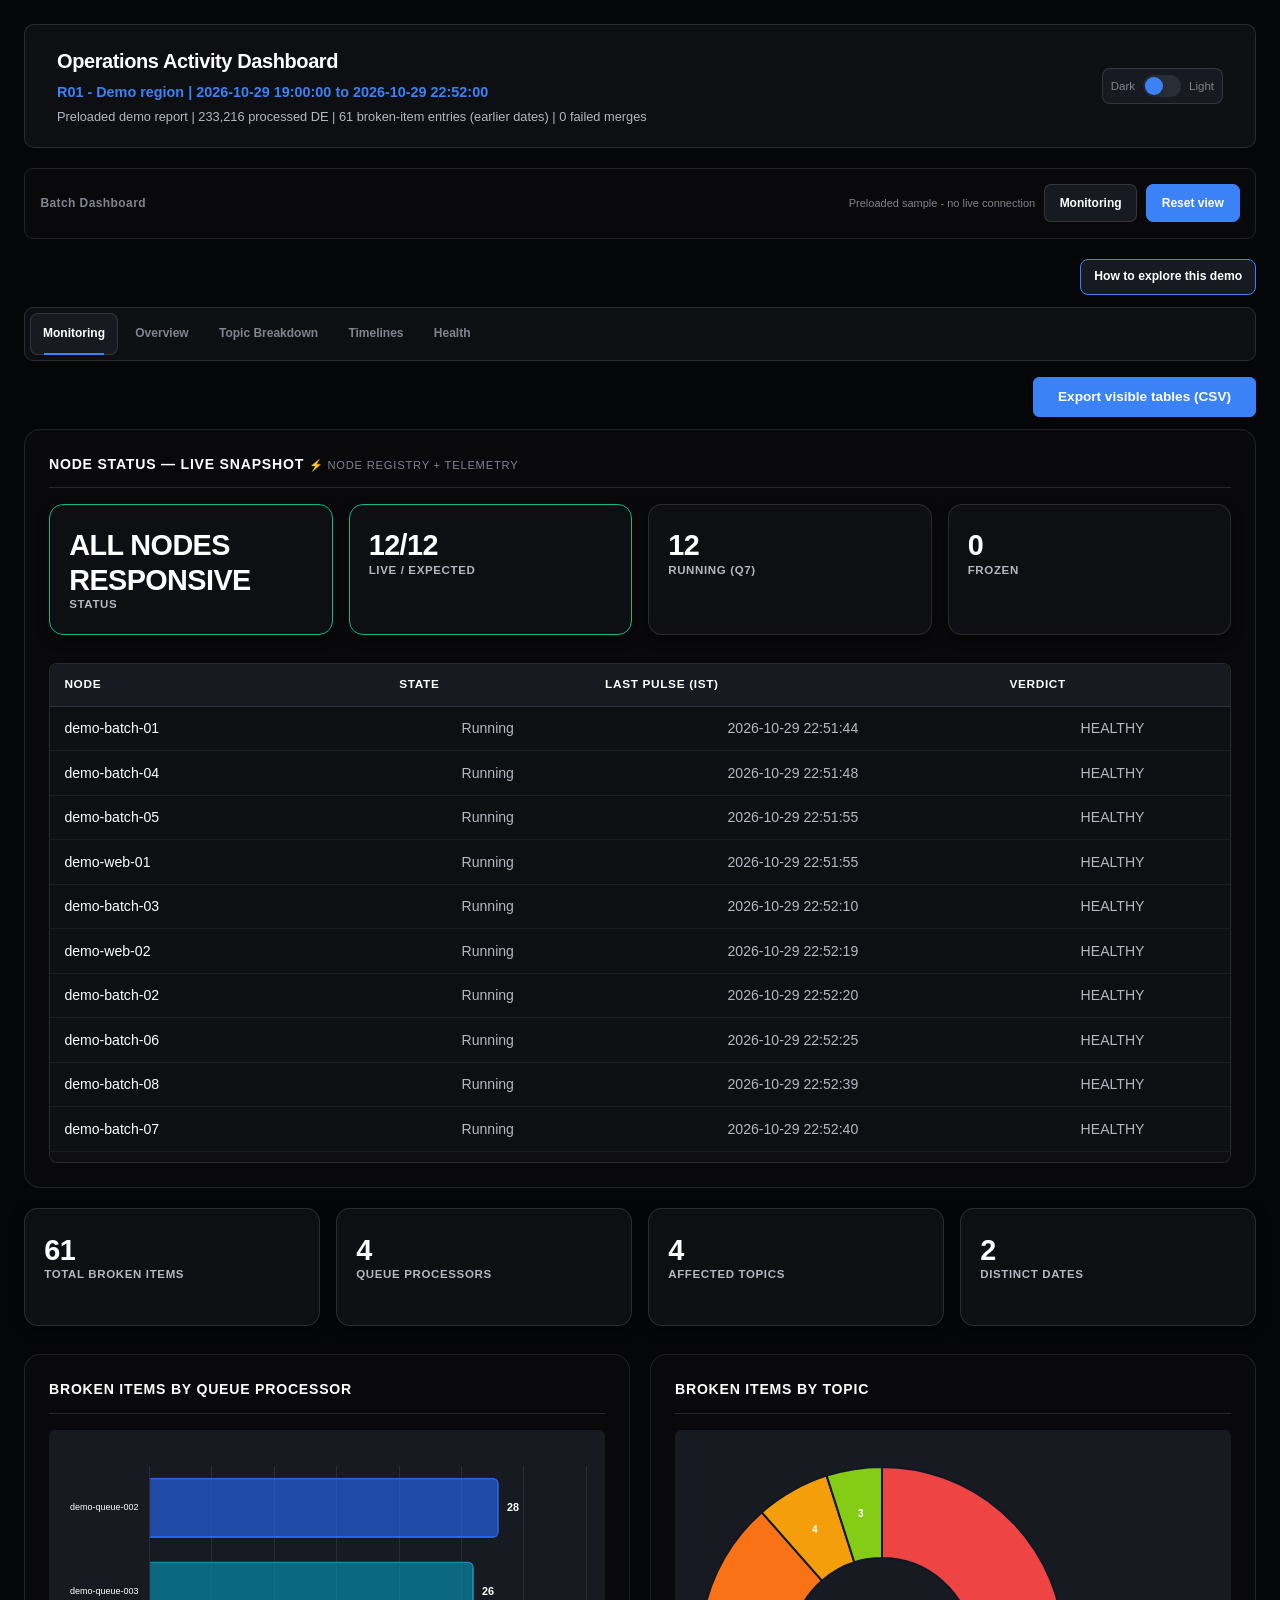
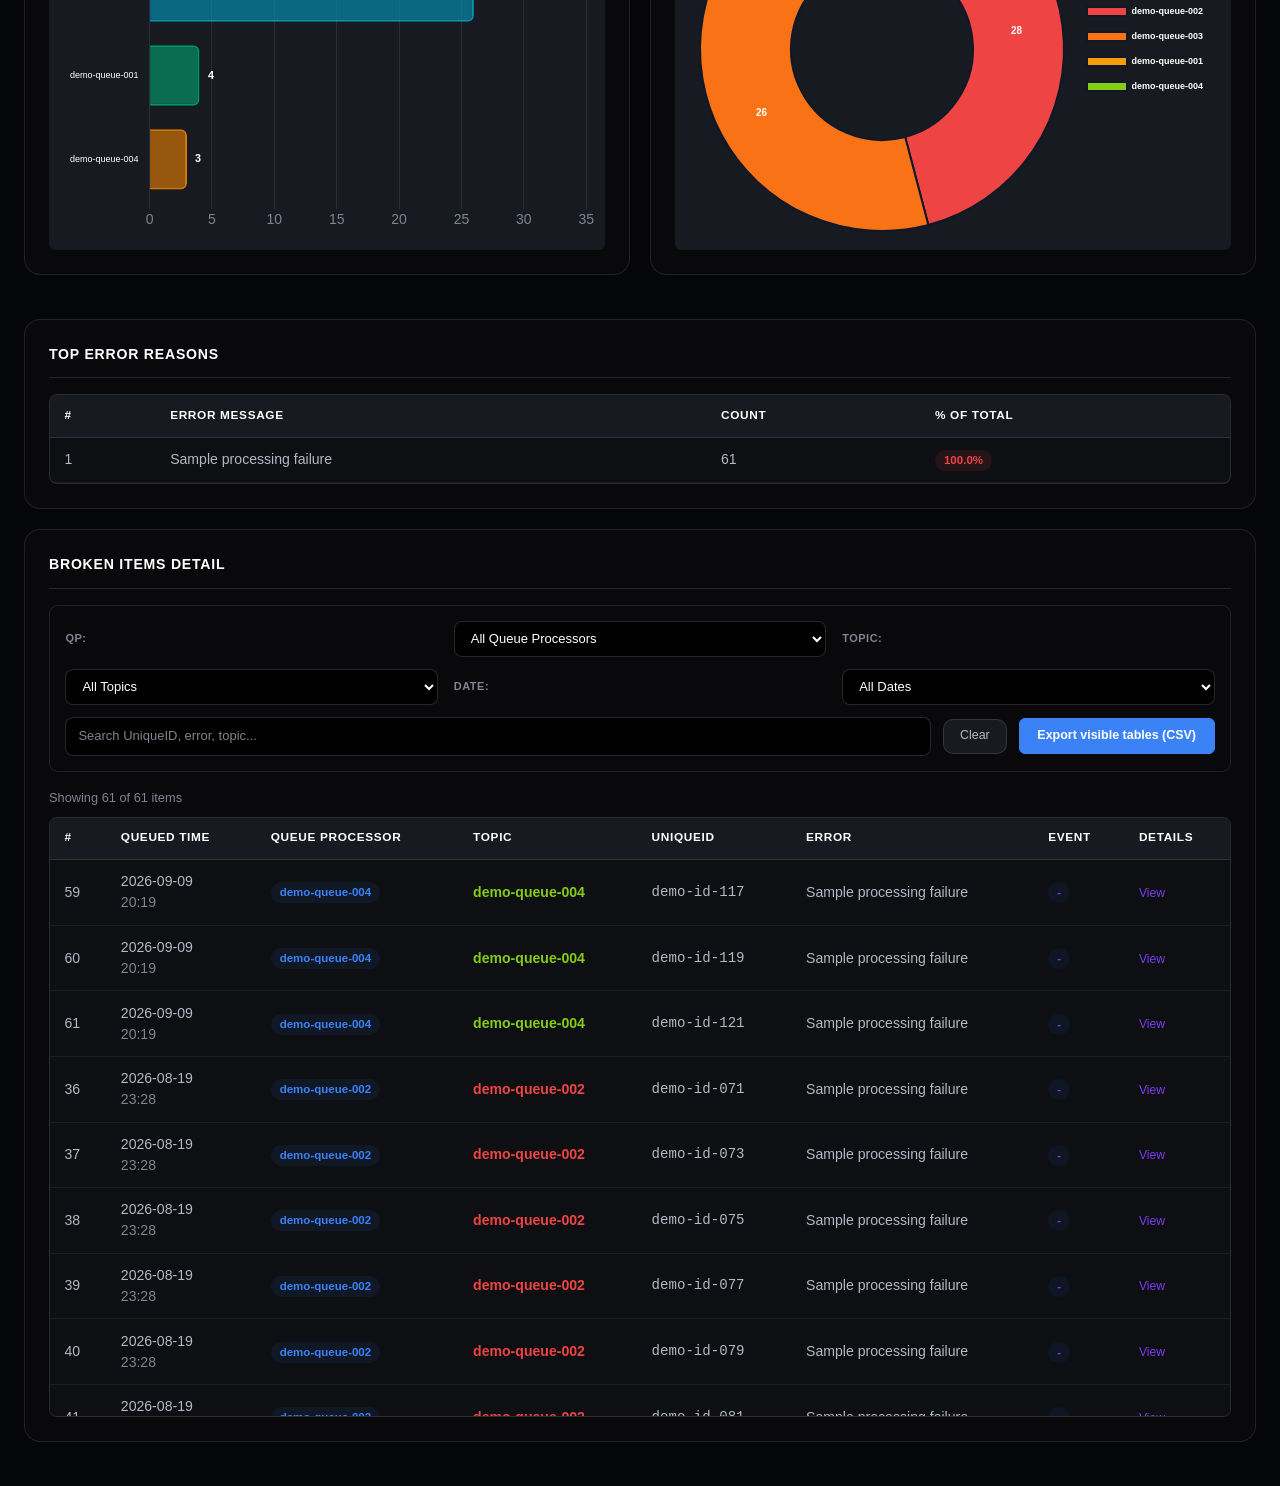
==== dashboard-demo.html @ d4ae4725 "Publish static portfolio site" ====
<!doctype html><html lang="en"><head><meta charset="utf-8"><meta name="viewport" content="width=device-width,initial-scale=1"><meta http-equiv="Content-Security-Policy" content="default-src 'none'; style-src 'unsafe-inline'; script-src 'unsafe-inline'; img-src data:; connect-src 'none'; form-action 'none'; object-src 'none'"><title>Operations Dashboard | Offline Simulation</title><style>
#cms-dash-root {
    all: initial;
    display: block;
    width: 100%;
    container-type: inline-size;
    container-name: cms-dashboard;
    max-width: 100%;
    overflow-x: hidden;
    min-height: 100vh;
    font-family: Inter, Aptos, -apple-system, BlinkMacSystemFont, 'Segoe UI', sans-serif;
    padding: clamp(0.75rem, 2vw, 1.5rem);
    line-height: 1.6;
    box-sizing: border-box;
    -webkit-font-smoothing: antialiased;
    transition: background 0.3s, color 0.3s;
}
#cms-dash-root *, #cms-dash-root *::before, #cms-dash-root *::after { box-sizing: border-box; max-width: 100%; }
#cms-dash-root, #cms-dash-root * { -webkit-user-select:none !important; -moz-user-select:none !important; user-select:none !important; caret-color:transparent; }
#cms-dash-root button, #cms-dash-root .tab-btn, #cms-dash-root .quick-btn, #cms-dash-root .cal-action-btn, #cms-dash-root .btn-generate, #cms-dash-root .btn-fetch, #cms-dash-root .btn-clear, #cms-dash-root .btn-export, #cms-dash-root .theme-toggle, #cms-dash-root .toggle-track, #cms-dash-root select, #cms-dash-root .th-filter-btn, #cms-dash-root .dd-btn, #cms-dash-root .modal-close { cursor:pointer; }
#cms-dash-root input:not([type="checkbox"]):not([type="radio"]):not([type="button"]):not([type="submit"]), #cms-dash-root textarea, #cms-dash-root [contenteditable="true"], #cms-dash-root .modal-json, #cms-dash-root .rq-json-editor { -webkit-user-select:text !important; -moz-user-select:text !important; user-select:text !important; caret-color:auto; }
#cms-dash-root select, #cms-dash-root option, #cms-dash-root input[type="checkbox"], #cms-dash-root input[type="radio"] { caret-color:transparent; }
#cms-dash-root input[type="checkbox"] { appearance:none; -webkit-appearance:none; position:relative; z-index:5; width:20px; height:20px; min-width:20px; min-height:20px; margin:0; border:1.5px solid #64748b; border-radius:6px; background:var(--surface-1); opacity:1; visibility:visible; pointer-events:auto !important; cursor:pointer; transition:border-color 0.15s,background 0.15s,box-shadow 0.15s,transform 0.15s; }
#cms-dash-root input[type="checkbox"]::after { content:""; position:absolute; left:6px; top:2px; width:5px; height:10px; border:solid #fff; border-width:0 2px 2px 0; transform:rotate(45deg) scale(0); transition:transform 0.12s ease; }
#cms-dash-root input[type="checkbox"]:hover { border-color:var(--accent); box-shadow:0 0 0 4px color-mix(in srgb,var(--accent) 13%,transparent); transform:translateY(-1px); }
#cms-dash-root input[type="checkbox"]:checked { border-color:var(--accent); background:var(--accent); box-shadow:0 0 0 3px color-mix(in srgb,var(--accent) 17%,transparent); }
#cms-dash-root input[type="checkbox"]:checked::after { transform:rotate(45deg) scale(1); }
#cms-dash-root input[type="checkbox"]:disabled { cursor:not-allowed; opacity:0.4; filter:grayscale(0.5); }
#cms-dash-root input[type="checkbox"]:focus-visible { outline:2px solid var(--accent); outline-offset:3px; }
#cms-dash-root.light-mode input[type="checkbox"] { border-color:#7c7469; background:#f5f2ec; }
#cms-dash-root.light-mode input[type="checkbox"]:checked { border-color:#2856c7; background:#2856c7; }

/* -- DARK THEME (default) -- */
#cms-dash-root {
    --bg: #070b14; --card: #101827; --card-border: #22304a;
    --text: #aab7ca; --text-bright: #f5f8ff; --text-dim: #71819a;
    --accent: #5b8cff; --accent2: #7c5cff; --green: #2dd4a3;
    --orange: #ffb648; --red: #ff6577; --purple: #a78bfa;
    --surface-1: rgba(16,24,39,0.94); --surface-2: #172235; --surface-3: #26354e;
    --hover-tint: rgba(91,140,255,0.12);
    --shadow: 0 10px 30px rgba(0,0,0,0.22);
    --shadow-lg: 0 24px 70px rgba(0,0,0,0.42);
    --btn-text: #ffffff;
    --kpi-bg: linear-gradient(145deg,rgba(22,34,54,0.98),rgba(13,21,35,0.98));
    background:
        radial-gradient(circle at 12% -10%,rgba(91,140,255,0.17),transparent 30rem),
        radial-gradient(circle at 92% 5%,rgba(124,92,255,0.12),transparent 26rem),
        var(--bg);
    color: var(--text);
}

/* -- LIGHT THEME -- */
#cms-dash-root.light-mode {
    --bg: #f3f6fb; --card: #ffffff; --card-border: #dbe3ef;
    --text: #45546a; --text-bright: #132238; --text-dim: #6f7f95;
    --accent: #3268e8; --accent2: #6d4ce8; --green: #0f9f75;
    --orange: #c77908; --red: #d64055; --purple: #7655d8;
    --surface-1: rgba(255,255,255,0.96); --surface-2: #edf2f8; --surface-3: #dce5f0;
    --hover-tint: rgba(50,104,232,0.08);
    --shadow: 0 8px 28px rgba(30,52,82,0.08);
    --shadow-lg: 0 24px 65px rgba(30,52,82,0.16);
    --btn-text: #ffffff;
    --kpi-bg: linear-gradient(145deg,#ffffff,#f8faff);
    background:
        radial-gradient(circle at 10% -15%,rgba(50,104,232,0.10),transparent 30rem),
        var(--bg);
}

/* -- THEME TOGGLE SWITCH -- */
#cms-dash-root .theme-toggle { display:flex; align-items:center; gap:0.5rem; cursor:pointer; }
#cms-dash-root .theme-toggle .toggle-track { width:38px; height:22px; background:var(--surface-3); border-radius:11px; position:relative; transition:background 0.25s; }
#cms-dash-root .theme-toggle .toggle-thumb { width:18px; height:18px; background:var(--accent); border-radius:50%; position:absolute; top:2px; left:2px; transition:left 0.25s; box-shadow:0 1px 4px rgba(0,0,0,0.2); }
#cms-dash-root.light-mode .theme-toggle .toggle-thumb { left:18px; }
#cms-dash-root .theme-toggle .toggle-label { font-size:0.72rem; color:var(--text-dim); font-weight:500; }

/* -- LAYOUT -- */
#cms-dash-root .copy-toast { position:fixed; bottom:2rem; left:50%; transform:translateX(-50%); background:var(--accent); color:var(--btn-text); padding:0.6rem 1.5rem; border-radius:10px; font-weight:600; font-size:0.82rem; z-index:99999; opacity:0; transition:opacity 0.3s; pointer-events:none; box-shadow:var(--shadow-lg); }
#cms-dash-root .copy-toast.show { opacity:1; }
#cms-dash-root .data-table { cursor:default; }
#cms-dash-root .data-table.flash { outline:2px solid var(--accent); outline-offset:2px; transition:outline 0.3s; }
#cms-dash-root .header { position:relative; margin-bottom:1.5rem; padding:1.25rem 2rem; background:var(--surface-1); border:1px solid var(--card-border); border-radius:16px; box-shadow:var(--shadow); text-align:center; }
#cms-dash-root .header h1 { font-size:1.15rem; color:var(--text-bright); font-weight:700; margin:0; letter-spacing:-0.02em; }
#cms-dash-root .header .subtitle { font-size:0.82rem; color:var(--accent); margin-top:0.25rem; font-weight:500; }
#cms-dash-root .header .meta { font-size:0.72rem; color:var(--text-dim); margin-top:0.2rem; }
#cms-dash-root .header .theme-toggle { position:absolute; right:2rem; top:50%; transform:translateY(-50%); }
#cms-dash-root .tabs { display:flex; gap:0.4rem; margin-bottom:1.5rem; flex-wrap:wrap; }
#cms-dash-root .tab-btn { padding:0.5rem 1.15rem; background:var(--surface-1); border:none; border-radius:10px; color:var(--text-dim); cursor:pointer; font-size:0.78rem; font-weight:500; transition:all 0.15s; box-shadow:var(--shadow); }
#cms-dash-root .tab-btn:hover { color:var(--text-bright); background:var(--surface-1); box-shadow:var(--shadow),0 0 0 1px var(--accent); }
#cms-dash-root .tab-btn.active { background:var(--accent); color:var(--btn-text); font-weight:600; box-shadow:0 4px 14px rgba(59,130,246,0.25); }
#cms-dash-root .tab-content { display:none; }
#cms-dash-root .tab-content.active { display:block; }
#cms-dash-root .card { background:var(--surface-1); border:1px solid var(--card-border); border-radius:16px; padding:1.5rem; margin-bottom:1.25rem; overflow:hidden; transition:background 0.2s,border-color 0.2s,box-shadow 0.2s; box-shadow:var(--shadow); }
#cms-dash-root .card h2 { font-size:0.75rem; color:var(--text-dim); margin-bottom:0.9rem; font-weight:500; text-transform:uppercase; letter-spacing:0.06em; }
#cms-dash-root .kpi-row { display:grid; grid-template-columns:repeat(auto-fit,minmax(160px,1fr)); gap:1rem; margin-bottom:1.5rem; }
#cms-dash-root .kpi { background:var(--kpi-bg); border:1px solid var(--card-border); border-radius:16px; padding:1.1rem 1.2rem; text-align:left; transition:background 0.2s; box-shadow:var(--shadow); }
#cms-dash-root .kpi .value { font-size:1.65rem; font-weight:700; color:var(--text-bright); letter-spacing:-0.02em; line-height:1.2; }
#cms-dash-root .kpi .label { font-size:0.65rem; color:var(--text-dim); text-transform:uppercase; letter-spacing:0.04em; margin-bottom:0.25rem; font-weight:500; display:block; }
#cms-dash-root .kpi.green .value { color:var(--green); }
#cms-dash-root .kpi.orange .value { color:var(--orange); }
#cms-dash-root .kpi.red .value { color:var(--red); }
#cms-dash-root .chart-row { display:grid; grid-template-columns:1fr 1fr; gap:1.25rem; margin-bottom:1.5rem; }
#cms-dash-root .chart-container { position:relative; height:420px; overflow:hidden; }
#cms-dash-root .chart-container.tall { height:520px; overflow:hidden; }
#cms-dash-root .chart-container.xtall { height:600px; overflow:hidden; }
#cms-dash-root .data-table { width:100%; border-collapse:collapse; font-size:0.82rem; }
#cms-dash-root .data-table th { background:var(--surface-1); color:var(--text-dim); text-align:left; padding:0.6rem 0.8rem; font-weight:600; font-size:0.68rem; text-transform:uppercase; letter-spacing:0.06em; position:sticky; top:0; z-index:2; border-bottom:2px solid var(--surface-2); }
#cms-dash-root .th-filter { position:relative; display:inline-flex; align-items:center; gap:0.3rem; }
#cms-dash-root .th-filter-btn { background:none; border:none; color:var(--text-dim); cursor:pointer; font-size:0.7rem; padding:2px 4px; border-radius:4px; transition:all 0.2s; }
#cms-dash-root .th-filter-btn:hover, #cms-dash-root .th-filter-btn.active { color:var(--accent); background:var(--hover-tint); }
#cms-dash-root .th-dropdown { display:none; position:absolute; top:100%; left:0; background:var(--surface-1); border:1px solid var(--card-border); border-radius:12px; padding:0.65rem; min-width:260px; max-height:360px; overflow-y:auto; z-index:100; box-shadow:var(--shadow-lg); }
#cms-dash-root .th-dropdown.open { display:block; }
#cms-dash-root .th-dropdown .dd-item { display:flex; align-items:center; gap:0.5rem; padding:0.4rem 0.6rem; font-size:0.8rem; color:var(--text); cursor:pointer; border-radius:4px; white-space:normal; word-break:break-word; line-height:1.3; }
#cms-dash-root .th-dropdown .dd-item input[type="checkbox"] { min-width:16px; min-height:16px; cursor:pointer; accent-color:var(--accent); }
#cms-dash-root .th-dropdown .dd-status { font-size:0.72rem; color:var(--text-dim); padding:0.3rem 0.5rem; border-top:1px solid var(--card-border); margin-top:0.3rem; text-align:center; }
#cms-dash-root .th-dropdown .dd-item:hover { background:var(--hover-tint); }
#cms-dash-root .th-dropdown .dd-actions { display:flex; gap:0.5rem; padding:0.5rem 0.2rem; border-bottom:1px solid var(--card-border); margin-bottom:0.4rem; }
#cms-dash-root .th-dropdown .dd-btn { background:var(--accent); border:none; border-radius:8px; padding:5px 14px; font-size:0.7rem; font-weight:600; color:var(--btn-text); cursor:pointer; transition:filter 0.15s; }
#cms-dash-root .th-dropdown .dd-btn:hover { filter:brightness(1.1); }
#cms-dash-root .th-dropdown .dd-btn.dd-clear { background:var(--surface-2); color:var(--text); border-radius:8px; }
#cms-dash-root .data-table td { padding:0.5rem 0.8rem; border-bottom:1px solid var(--card-border); color:var(--text); }
#cms-dash-root .data-table tbody tr:hover { background:var(--hover-tint); }
#cms-dash-root .selectable-row { cursor:pointer; transition:background 0.15s,border-color 0.15s,box-shadow 0.15s; }
#cms-dash-root .selectable-row.is-selected { background:color-mix(in srgb,var(--accent) 11%,var(--surface-1)) !important; box-shadow:inset 3px 0 0 var(--accent); }
#cms-dash-root tr.selectable-row.is-selected td { border-bottom-color:color-mix(in srgb,var(--accent) 24%,var(--card-border)); }
#cms-dash-root .rq-item.selectable-row.is-selected { border-color:var(--accent); box-shadow:inset 3px 0 0 var(--accent),0 0 0 1px color-mix(in srgb,var(--accent) 12%,transparent); }
#cms-dash-root.light-mode .selectable-row.is-selected { background:rgba(40,86,199,0.10) !important; }
#cms-dash-root .table-scroll { max-height:500px; overflow-y:auto; border-radius:12px; }
#cms-dash-root .callout { background:var(--hover-tint); border-left:3px solid var(--accent); padding:0.9rem 1.25rem; border-radius:0 12px 12px 0; margin:1rem 0; font-size:0.84rem; }
#cms-dash-root .callout strong { color:var(--text-bright); font-weight:600; }
#cms-dash-root .config-bar { background:var(--surface-1); border:1px solid var(--card-border); border-radius:14px; padding:0.75rem 1.5rem; margin-bottom:1.25rem; display:flex; gap:0.75rem; align-items:center; flex-wrap:wrap; box-shadow:var(--shadow); }
#cms-dash-root .config-bar button { border:none; border-radius:10px; padding:0.4rem 1rem; font-weight:600; cursor:pointer; font-size:0.8rem; color:var(--btn-text); transition:filter 0.15s; }
#cms-dash-root .config-bar button:hover { filter:brightness(1.1); }
#cms-dash-root .config-bar .status { font-size:0.78rem; color:var(--text-dim); }
#cms-dash-root .filter-bar { display:grid; grid-template-columns:auto 1fr auto 1fr auto 1fr; gap:0.5rem 0.75rem; align-items:center; margin-bottom:1rem; }
#cms-dash-root .filter-bar .filter-row2 { grid-column:1/-1; display:flex; gap:0.75rem; align-items:center; flex-wrap:wrap; }
#cms-dash-root .filter-bar select, #cms-dash-root .filter-bar input { background:var(--kpi-bg); border:1px solid var(--surface-2); border-radius:10px; color:var(--text); font-size:0.8rem; padding:0.4rem 0.7rem; }
#cms-dash-root .filter-bar select { min-width:160px; }
#cms-dash-root .filter-bar input[type="date"] { min-width:140px; }
#cms-dash-root .filter-bar label { font-size:0.75rem; color:var(--text-dim); font-weight:500; }
#cms-dash-root .btn-export { background:var(--accent); border:none; border-radius:10px; padding:0.4rem 1.1rem; font-weight:600; cursor:pointer; font-size:0.78rem; color:var(--btn-text); transition:filter 0.15s; }
#cms-dash-root .btn-export:hover { filter:brightness(1.1); }
#cms-dash-root .btn-clear { background:var(--surface-2); border:none; border-radius:10px; padding:0.4rem 1rem; font-weight:500; cursor:pointer; font-size:0.78rem; color:var(--text); transition:filter 0.15s; }
#cms-dash-root .btn-clear:hover { filter:brightness(1.1); }
#cms-dash-root .badge { display:inline-block; padding:3px 10px; border-radius:6px; font-size:0.7rem; font-weight:600; }
#cms-dash-root .badge-red { background:rgba(239,68,68,0.1); color:var(--red); }
#cms-dash-root .badge-orange { background:rgba(59,130,246,0.08); color:var(--accent); }
#cms-dash-root .badge-blue { background:rgba(37,99,235,0.08); color:var(--accent2); }
#cms-dash-root .json-toggle { cursor:pointer; color:var(--accent2); font-size:0.76rem; text-decoration:none; font-weight:500; transition:color 0.15s; }
#cms-dash-root .json-toggle:hover { color:var(--text-bright); }
#cms-dash-root .modal-overlay { position:fixed; inset:0; background:rgba(0,0,0,0.6); z-index:10000; display:flex; align-items:center; justify-content:center; }
#cms-dash-root .modal-content { background:var(--surface-1); border:1px solid var(--card-border); border-radius:16px; padding:2rem; max-width:1100px; width:95%; max-height:90vh; overflow-y:auto; position:relative; box-shadow:var(--shadow-lg); }
#cms-dash-root .modal-content h3 { color:var(--text-bright); margin-bottom:1rem; font-weight:600; font-size:0.95rem; }
#cms-dash-root .modal-close { position:absolute; top:0.75rem; right:1rem; background:none; border:none; color:var(--text-dim); font-size:1.5rem; cursor:pointer; font-weight:600; transition:color 0.15s; }
#cms-dash-root .modal-close:hover { color:var(--red); }
#cms-dash-root .modal-json { background:var(--kpi-bg); border:1px solid var(--surface-2); border-radius:12px; padding:1rem; font-family:'JetBrains Mono','Fira Code',monospace; font-size:0.75rem; color:var(--text); white-space:pre-wrap; word-break:break-all; max-height:65vh; overflow-y:auto; line-height:1.6; }
/* -- REQUEUE TAB -- */
#cms-dash-root .rq-item { background:var(--surface-1); border:1px solid var(--card-border); border-radius:12px; padding:1rem; margin-bottom:0.75rem; transition:border-color 0.2s; }
#cms-dash-root .rq-item:hover { border-color:var(--accent); }
#cms-dash-root .rq-item.rq-done { border-color:var(--green); background:rgba(34,197,94,0.04); }
#cms-dash-root .rq-item .rq-header { display:flex; align-items:center; gap:0.75rem; margin-bottom:0.5rem; flex-wrap:wrap; }
#cms-dash-root .rq-item .rq-header input[type="checkbox"] { min-width:18px; min-height:18px; accent-color:var(--accent); cursor:pointer; }
#cms-dash-root .rq-item .rq-meta { font-size:0.72rem; color:var(--text-dim); display:flex; gap:1rem; flex-wrap:wrap; }
#cms-dash-root .rq-actions { display:flex; gap:0.4rem; flex-wrap:wrap; }
#cms-dash-root .rq-btn { border:none; border-radius:10px; padding:0.4rem 1rem; font-weight:600; cursor:pointer; font-size:0.76rem; color:var(--btn-text); transition:all 0.15s; }
#cms-dash-root .rq-btn:hover { filter:brightness(1.1); }
#cms-dash-root .rq-btn:disabled { opacity:0.4; cursor:not-allowed; filter:none; }
#cms-dash-root .rq-btn-primary { background:var(--accent); }
#cms-dash-root .rq-btn-green { background:var(--green); }
#cms-dash-root .rq-btn-orange { background:var(--orange); }
#cms-dash-root .rq-btn-red { background:var(--red); }
#cms-dash-root .rq-btn-dim { background:var(--surface-2); color:var(--text); }
#cms-dash-root .rq-json-panel { background:var(--kpi-bg); border:1px solid var(--surface-2); border-radius:12px; overflow:hidden; }
#cms-dash-root .rq-json-header { display:flex; align-items:center; justify-content:space-between; padding:0.6rem 1rem; background:var(--surface-2); border-bottom:1px solid var(--card-border); flex-wrap:wrap; gap:0.5rem; }
#cms-dash-root .rq-json-header .title { font-weight:600; color:var(--text-bright); font-size:0.78rem; }
#cms-dash-root .rq-json-editor { width:100%; min-height:400px; max-height:60vh; padding:1rem; background:transparent; border:none; color:var(--text); font-family:'JetBrains Mono','Fira Code','Cascadia Code',monospace; font-size:0.75rem; resize:vertical; white-space:pre; overflow:auto; tab-size:2; line-height:1.6; }
#cms-dash-root .rq-json-editor:focus { outline:none; }
#cms-dash-root .rq-spinner { display:inline-block; width:14px; height:14px; border:2px solid var(--card-border); border-top-color:var(--accent); border-radius:50%; animation:rq-spin 0.8s linear infinite; vertical-align:middle; }
@keyframes rq-spin { to { transform:rotate(360deg); } }
#cms-dash-root .search-input { background:var(--kpi-bg); border:1px solid var(--surface-2); border-radius:10px; color:var(--text); font-size:0.8rem; padding:0.4rem 0.7rem; min-width:150px; flex:1; }
#cms-dash-root .data-table .clickable { cursor:pointer; color:var(--accent); text-decoration:none; border-bottom:1px dashed var(--card-border); }
#cms-dash-root .data-table .clickable:hover { color:var(--text-bright); border-bottom-color:var(--text-bright); }
#cms-dash-root .card.hero { border-left:4px solid var(--accent); }
#cms-dash-root .card.hero-green { border-left:4px solid var(--green); }
#cms-dash-root .card.hero-purple { border-left:4px solid var(--accent2); }
#cms-dash-root .card.hero h2, #cms-dash-root .card.hero-green h2, #cms-dash-root .card.hero-purple h2 { font-size:0.78rem; }
@media (max-width:900px) {
    #cms-dash-root .chart-row { grid-template-columns:1fr; }
    #cms-dash-root .kpi-row { grid-template-columns:repeat(2,minmax(0,1fr)); }
    #cms-dash-root .header { padding:1.25rem; text-align:left; }
    #cms-dash-root .header .theme-toggle { position:static; transform:none; justify-content:center; margin-top:1rem; }
    #cms-dash-root .tabs { flex-wrap:nowrap; overflow-x:auto; padding:0.25rem 0 0.65rem; scrollbar-width:thin; }
    #cms-dash-root .tab-btn { flex:0 0 auto; }
    #cms-dash-root .filter-grid { grid-template-columns:repeat(2,minmax(0,1fr)); }
    #cms-dash-root .chart-container, #cms-dash-root .chart-container.tall, #cms-dash-root .chart-container.xtall { height:clamp(320px,58vw,480px); }
}
@media (max-width:640px) {
    #cms-dash-root { padding:0.65rem; }
    #cms-dash-root .landing { align-items:stretch; text-align:center; padding:1rem 0; }
    #cms-dash-root .range-picker { padding:1rem; }
    #cms-dash-root .range-quick, #cms-dash-root .btn-row, #cms-dash-root .fetch-bar { width:100%; }
    #cms-dash-root .quick-btn, #cms-dash-root .btn-row button, #cms-dash-root .fetch-bar button { flex:1 1 auto; }
    #cms-dash-root .kpi-row, #cms-dash-root .filter-grid { grid-template-columns:1fr; }
    #cms-dash-root .card { padding:1rem; border-radius:16px; }
    #cms-dash-root .table-scroll { overflow:auto; }
    #cms-dash-root .data-table { min-width:720px; }
    #cms-dash-root .cal-range-row { grid-template-columns:1fr; gap:0.4rem; }
    #cms-dash-root .modal-content { width:calc(100vw - 1rem); max-height:92vh; padding:1rem; }
}
@media (prefers-reduced-motion:reduce) {
    #cms-dash-root *, #cms-dash-root *::before, #cms-dash-root *::after { scroll-behavior:auto !important; transition-duration:0.01ms !important; animation-duration:0.01ms !important; }
}
#cms-dash-root .landing { display:flex; flex-direction:column; align-items:center; justify-content:center; min-height:auto; padding:2rem 0; gap:1.2rem; }
#cms-dash-root .landing h1 { font-size:1.5rem; color:var(--text-bright); font-weight:600; margin:0; letter-spacing:-0.01em; }
#cms-dash-root .landing p { color:var(--text-dim); font-size:0.88rem; margin:0; }
#cms-dash-root .btn-generate { background:var(--accent); border:none; border-radius:14px; padding:0.9rem 2.5rem; font-size:1rem; font-weight:600; color:var(--btn-text); cursor:pointer; transition:all 0.2s; box-shadow:0 4px 20px rgba(59,130,246,0.25); }
#cms-dash-root .btn-generate:hover { filter:brightness(1.1); transform:translateY(-2px); box-shadow:0 6px 28px rgba(59,130,246,0.35); }
#cms-dash-root .btn-generate:disabled { opacity:0.45; cursor:not-allowed; transform:none; filter:none; box-shadow:none; }
#cms-dash-root .btn-stop { background:#ef4444; border:none; border-radius:14px; padding:0.9rem 2rem; font-size:1rem; font-weight:600; color:#fff; cursor:pointer; transition:all 0.2s; box-shadow:0 4px 20px rgba(239,68,68,0.25); display:none; animation:cms-stop-pulse 1.5s ease-in-out infinite; }
#cms-dash-root .btn-stop:hover { filter:brightness(1.15); transform:translateY(-2px); box-shadow:0 6px 28px rgba(239,68,68,0.4); }
@keyframes cms-stop-pulse { 0%,100%{box-shadow:0 4px 20px rgba(239,68,68,0.25)} 50%{box-shadow:0 4px 24px rgba(239,68,68,0.5)} }
#cms-dash-root .landing .btn-row { display:flex; gap:0.75rem; align-items:center; justify-content:center; }
#cms-dash-root .landing .spinner { width:40px; height:40px; border:3px solid var(--card-border); border-top-color:var(--accent); border-radius:50%; animation:cms-spin 1s linear infinite; display:none; }
#cms-dash-root .landing .load-msg { color:var(--accent); font-size:0.88rem; font-weight:500; display:none; }
/* -- CUSTOM CALENDAR RANGE PICKER -- */
#cms-dash-root .range-picker { background:transparent; border:none; border-radius:20px; padding:1rem 0; width:100%; max-width:460px; box-shadow:none; }
#cms-dash-root .cal-nav { display:flex; align-items:center; justify-content:space-between; margin-bottom:1rem; }
#cms-dash-root .cal-nav button { background:none; border:none; color:var(--accent); font-size:1.2rem; cursor:pointer; padding:0.3rem 0.5rem; border-radius:8px; transition:background 0.15s; font-weight:700; }
#cms-dash-root .cal-nav button:hover { background:var(--hover-tint); }
#cms-dash-root .cal-nav select { background:var(--kpi-bg); border:1px solid var(--surface-2); border-radius:8px; color:var(--text-bright); font-size:0.82rem; padding:0.3rem 0.5rem; font-family:inherit; cursor:pointer; font-weight:600; }
#cms-dash-root .cal-grid { display:grid; grid-template-columns:repeat(7,1fr); text-align:center; gap:2px; }
#cms-dash-root .cal-hdr { font-size:0.68rem; font-weight:700; color:var(--text-dim); text-transform:uppercase; letter-spacing:0.06em; padding:0.4rem 0; }
#cms-dash-root .cal-day { font-size:0.82rem; padding:0.5rem 0; border-radius:50%; cursor:pointer; transition:all 0.12s; color:var(--text); position:relative; aspect-ratio:1; display:flex; align-items:center; justify-content:center; font-weight:500; }
#cms-dash-root .cal-day:hover { background:var(--hover-tint); }
#cms-dash-root .cal-day.empty { pointer-events:none; }
#cms-dash-root .cal-day.today { font-weight:700; color:var(--accent); }
#cms-dash-root .cal-day.sel-start, #cms-dash-root .cal-day.sel-end { background:var(--accent); color:var(--btn-text); font-weight:700; box-shadow:0 2px 8px rgba(59,130,246,0.35); }
#cms-dash-root .cal-day.in-range { background:rgba(59,130,246,0.12); color:var(--accent); border-radius:4px; }
#cms-dash-root .cal-day.other-month { color:var(--text-dim); opacity:0.4; }
#cms-dash-root .cal-divider { height:1px; background:var(--card-border); margin:0.6rem 0; }
#cms-dash-root .cal-from-to { display:grid; grid-template-columns:1fr 1fr; gap:0.75rem; }
#cms-dash-root .cal-range-row { display:grid; grid-template-columns:1fr; align-items:start; gap:0.65rem; padding:1rem; border:1px solid var(--card-border); border-radius:0.75rem; background:var(--surface-1); }
#cms-dash-root .cal-range-label { display:flex; align-items:baseline; justify-content:space-between; min-width:0; color:var(--text-bright); text-transform:none; letter-spacing:0; }
#cms-dash-root .cal-range-label span { font-size:0.9rem; font-weight:700; }
#cms-dash-root .cal-range-label small { color:var(--text-dim); font-size:0.68rem; font-weight:600; }
#cms-dash-root .cal-range-date { min-height:3rem; padding:0.65rem 0.75rem; border:1px solid var(--card-border); border-radius:0.6rem; background:var(--surface-2); }
#cms-dash-root .cal-range-date .cal-day-num { font-size:1.3rem; font-weight:700; color:var(--text-bright); line-height:1; }
#cms-dash-root .cal-range-date .cal-date-info { font-size:0.72rem; color:var(--text-dim); margin-top:2px; }
#cms-dash-root .cal-time-wrap { display:flex; align-items:center; justify-content:flex-start; gap:0.55rem; }
#cms-dash-root .cal-time-icon { color:var(--accent); font-size:1rem; }
#cms-dash-root .time-select-group { display:flex; align-items:center; gap:0.3rem; }
#cms-dash-root .time-select-group::before { content:"24H"; margin-right:0.15rem; color:var(--text-dim); font-size:0.62rem; font-weight:800; letter-spacing:0.06em; }
#cms-dash-root .time-select-group select { min-width:4.75rem; height:3rem; padding:0.4rem 0.6rem; border:1px solid var(--card-border); border-radius:0.6rem; background:#090b0f !important; color:#fff !important; font-family:'SFMono-Regular',Consolas,monospace; font-size:1rem; font-weight:700; text-align:center; color-scheme:dark; }
#cms-dash-root .time-select-group span { color:var(--text-dim); font-weight:700; }
#cms-dash-root.light-mode .time-select-group select { border-color:#aaa397 !important; background:#f5f2ec !important; color:#151922 !important; color-scheme:light; }
#cms-dash-root .cal-time-input, #cms-dash-root input[type="time"].cal-time-input { display:none !important; visibility:hidden !important; width:0 !important; min-width:0 !important; height:0 !important; padding:0 !important; border:0 !important; }
#cms-dash-root .cal-time-input:focus { border-color:var(--accent); }
#cms-dash-root .time24-hint { display:none; }
#cms-dash-root .range-quick { display:flex; gap:1rem; flex-wrap:wrap; justify-content:center; margin-top:0.75rem; }
#cms-dash-root .quick-btn { background:var(--surface-2); border:1px solid var(--card-border); border-radius:12px; padding:0.7rem 2rem; font-size:0.95rem; font-weight:600; color:var(--text); cursor:pointer; transition:all 0.15s; }
#cms-dash-root .quick-btn:hover { border-color:var(--accent); color:var(--accent); }
#cms-dash-root .quick-btn.active { background:var(--accent); color:var(--btn-text); border-color:var(--accent); box-shadow:0 2px 10px rgba(59,130,246,0.25); }
#cms-dash-root .cal-action-btn { background:var(--surface-2); border:1px solid var(--card-border); border-radius:8px; padding:0.3rem 1rem; font-size:0.75rem; font-weight:600; color:var(--accent); cursor:pointer; transition:all 0.15s; }
#cms-dash-root .cal-action-btn:hover { background:var(--accent); color:var(--btn-text); border-color:var(--accent); }
#cms-dash-root .cal-reset-btn { color:var(--red); }
#cms-dash-root .cal-reset-btn:hover { background:var(--red); color:#fff; border-color:var(--red); }
@keyframes cms-spin { to { transform:rotate(360deg); } }
#cms-dash-root .chart-toggle-bar { display:flex; gap:0.5rem; margin-bottom:0.5rem; flex-wrap:wrap; align-items:center; }
#cms-dash-root .chart-toggle-bar .tgl-btn { background:var(--surface-2); border:1px solid var(--card-border); border-radius:8px; padding:0.25rem 0.7rem; font-size:0.7rem; font-weight:600; color:var(--text-dim); cursor:pointer; transition:all 0.15s; }
#cms-dash-root .chart-toggle-bar .tgl-btn:hover { border-color:var(--accent); color:var(--accent); }
#cms-dash-root .chart-toggle-bar .tgl-btn.sel { background:var(--accent); color:var(--btn-text); border-color:var(--accent); }
#cms-dash-root .chart-toggle-bar .tgl-btn.desel { background:var(--red); color:#fff; border-color:var(--red); }

/* -- COMPARE TAB -- */
#cms-dash-root .cmp-slots { display:flex; gap:1rem; flex-wrap:wrap; margin-bottom:1.25rem; }
#cms-dash-root .cmp-slot { background:var(--surface-1); border:1px solid var(--card-border); border-radius:16px; padding:1.1rem 1.3rem; flex:1; min-width:300px; max-width:480px; position:relative; transition:border-color 0.2s,box-shadow 0.2s; box-shadow:var(--shadow); }
#cms-dash-root .cmp-slot.loaded { border-color:var(--green); }
#cms-dash-root .cmp-slot.loading { border-color:var(--orange); }
#cms-dash-root .cmp-slot.error { border-color:var(--red); }
#cms-dash-root .cmp-slot-hdr { display:flex; align-items:center; justify-content:space-between; margin-bottom:0.6rem; }
#cms-dash-root .cmp-slot-tag { font-size:0.72rem; font-weight:700; padding:3px 12px; border-radius:8px; letter-spacing:0.04em; }
#cms-dash-root .cmp-slot-remove { background:none; border:none; color:var(--text-dim); font-size:1.1rem; cursor:pointer; padding:2px 6px; border-radius:6px; transition:all 0.15s; }
#cms-dash-root .cmp-slot-remove:hover { color:var(--red); background:rgba(239,68,68,0.1); }
#cms-dash-root .cmp-slot label { font-size:0.7rem; color:var(--text-dim); font-weight:500; display:block; margin-bottom:0.2rem; }
#cms-dash-root .cmp-slot .cmp-quick-row { display:flex; gap:0.35rem; flex-wrap:wrap; margin-bottom:0.5rem; }
#cms-dash-root .cmp-slot .cmp-qbtn { background:var(--surface-2); border:1px solid var(--card-border); border-radius:8px; padding:0.25rem 0.65rem; font-size:0.7rem; font-weight:600; color:var(--text-dim); cursor:pointer; transition:all 0.12s; }
#cms-dash-root .cmp-slot .cmp-qbtn:hover { border-color:var(--accent); color:var(--accent); }
#cms-dash-root .cmp-slot .cmp-qbtn.active { background:var(--accent); color:var(--btn-text); border-color:var(--accent); }
#cms-dash-root .cmp-slot .cmp-custom-row { display:none; gap:0.5rem 0.4rem; align-items:center; margin-bottom:0.5rem; flex-wrap:wrap; }
#cms-dash-root .cmp-slot .cmp-custom-row.show { display:flex; }
#cms-dash-root .cmp-slot .cmp-custom-row input[type="date"] { background:var(--kpi-bg); border:1px solid var(--surface-2); border-radius:8px; color:var(--text-bright); font-size:0.78rem; padding:0.35rem 0.5rem; font-family:inherit; min-width:130px; font-weight:600; }
#cms-dash-root .cmp-slot .cmp-custom-row input[type="time"] { background:var(--kpi-bg); border:1px solid var(--surface-2); border-radius:8px; color:var(--text-bright); font-size:0.78rem; padding:0.35rem 0.5rem; font-family:inherit; min-width:120px; width:auto; font-weight:600; }
#cms-dash-root .cmp-slot .cmp-fetch-btn { background:var(--accent); border:none; border-radius:10px; padding:0.45rem 1.2rem; font-weight:600; cursor:pointer; font-size:0.78rem; color:var(--btn-text); transition:all 0.15s; width:100%; margin-top:0.4rem; }
#cms-dash-root .cmp-slot .cmp-fetch-btn:hover { filter:brightness(1.1); }
#cms-dash-root .cmp-slot .cmp-fetch-btn:disabled { opacity:0.4; cursor:not-allowed; }
#cms-dash-root .cmp-slot .cmp-status { font-size:0.72rem; color:var(--text-dim); margin-top:0.3rem; text-align:center; min-height:1.2em; }
#cms-dash-root .cmp-add-btn { background:var(--surface-1); border:2px dashed var(--card-border); border-radius:16px; padding:2rem 1.5rem; display:flex; align-items:center; justify-content:center; cursor:pointer; font-size:0.85rem; font-weight:600; color:var(--text-dim); transition:all 0.2s; min-width:180px; }
#cms-dash-root .cmp-add-btn:hover { border-color:var(--accent); color:var(--accent); }
#cms-dash-root .cmp-results { margin-top:1.25rem; }
#cms-dash-root .cmp-run-btn { background:linear-gradient(135deg,var(--accent),var(--accent2)); border:none; border-radius:14px; padding:0.75rem 2.5rem; font-size:0.95rem; font-weight:700; color:var(--btn-text); cursor:pointer; transition:all 0.2s; box-shadow:0 4px 20px rgba(59,130,246,0.25); display:block; margin:1rem auto; }
#cms-dash-root .cmp-run-btn:hover { filter:brightness(1.1); transform:translateY(-2px); box-shadow:0 6px 28px rgba(59,130,246,0.35); }
#cms-dash-root .cmp-run-btn:disabled { opacity:0.4; cursor:not-allowed; transform:none; filter:none; box-shadow:none; }
#cms-dash-root .cmp-delta { display:inline-flex; align-items:center; gap:0.2rem; font-size:0.72rem; font-weight:700; padding:2px 8px; border-radius:6px; }
#cms-dash-root .cmp-delta.better { background:rgba(34,197,94,0.12); color:var(--green); }
#cms-dash-root .cmp-delta.worse { background:rgba(239,68,68,0.12); color:var(--red); }
#cms-dash-root .cmp-delta.neutral { background:rgba(59,130,246,0.08); color:var(--accent); }
#cms-dash-root .cmp-verdict { padding:1.25rem; border-radius:16px; margin-bottom:1rem; text-align:center; font-weight:700; font-size:1.1rem; }
#cms-dash-root .cmp-verdict.good { background:rgba(34,197,94,0.08); border:1px solid rgba(34,197,94,0.25); color:var(--green); }
#cms-dash-root .cmp-verdict.bad { background:rgba(239,68,68,0.08); border:1px solid rgba(239,68,68,0.25); color:var(--red); }
#cms-dash-root .cmp-verdict.mixed { background:rgba(245,158,11,0.08); border:1px solid rgba(245,158,11,0.25); color:var(--orange); }
#cms-dash-root .cmp-score-grid { display:grid; grid-template-columns:repeat(auto-fill,minmax(200px,1fr)); gap:0.75rem; margin-bottom:1.25rem; }
#cms-dash-root .cmp-score-card { background:var(--surface-1); border:1px solid var(--card-border); border-radius:14px; padding:1rem; text-align:center; transition:transform 0.15s; }
#cms-dash-root .cmp-score-card:hover { transform:translateY(-2px); }
#cms-dash-root .cmp-score-card .sc-label { font-size:0.7rem; font-weight:600; color:var(--text-dim); text-transform:uppercase; letter-spacing:0.05em; margin-bottom:0.4rem; }
#cms-dash-root .cmp-score-card .sc-values { display:flex; align-items:center; justify-content:center; gap:0.5rem; margin-bottom:0.3rem; }
#cms-dash-root .cmp-score-card .sc-old { font-size:1rem; font-weight:600; color:var(--text-dim); text-decoration:line-through; }
#cms-dash-root .cmp-score-card .sc-arrow { font-size:0.9rem; color:var(--text-dim); }
#cms-dash-root .cmp-score-card .sc-new { font-size:1.3rem; font-weight:800; }
#cms-dash-root .cmp-score-card .sc-new.better { color:var(--green); }
#cms-dash-root .cmp-score-card .sc-new.worse { color:var(--red); }
#cms-dash-root .cmp-score-card .sc-new.neutral { color:var(--accent); }
#cms-dash-root .cmp-score-card .sc-pct { font-size:0.85rem; font-weight:700; margin-top:0.2rem; }
#cms-dash-root .cmp-score-card .sc-pct.better { color:var(--green); }
#cms-dash-root .cmp-score-card .sc-pct.worse { color:var(--red); }
#cms-dash-root .cmp-score-card .sc-pct.neutral { color:var(--accent); }
#cms-dash-root .cmp-topic-cards { display:grid; grid-template-columns:repeat(auto-fill,minmax(280px,1fr)); gap:0.75rem; }
#cms-dash-root .cmp-topic-card { background:var(--surface-1); border-radius:14px; padding:1rem 1.1rem; border-left:4px solid var(--accent); }
#cms-dash-root .cmp-topic-card .tc-name { font-weight:700; font-size:0.9rem; margin-bottom:0.5rem; }
#cms-dash-root .cmp-topic-card .tc-row { display:flex; justify-content:space-between; align-items:center; font-size:0.78rem; padding:0.2rem 0; border-bottom:1px solid var(--surface-2); }
#cms-dash-root .cmp-topic-card .tc-row:last-child { border-bottom:none; }
#cms-dash-root .cmp-topic-card .tc-metric { color:var(--text-dim); }
#cms-dash-root .cmp-topic-card .tc-val { font-weight:700; display:flex; align-items:center; gap:0.4rem; }
#cms-dash-root .cmp-win-labels { display:flex; gap:0.75rem; flex-wrap:wrap; justify-content:center; margin-bottom:1rem; }
#cms-dash-root .cmp-win-label { font-size:0.75rem; font-weight:600; padding:0.25rem 0.75rem; border-radius:8px; }
#cms-dash-root .copy-toast { position:fixed; bottom:2rem; left:50%; transform:translateX(-50%) translateY(20px); background:var(--card); color:var(--green); border:1px solid var(--green); padding:0.75rem 1.5rem; border-radius:14px; font-size:0.85rem; font-weight:700; z-index:9999; box-shadow:0 8px 32px rgba(0,0,0,0.5); opacity:0; transition:opacity 0.3s,transform 0.3s; pointer-events:none; font-family:inherit; text-align:center; max-width:90vw; }
#cms-dash-root .copy-toast.show { opacity:1; transform:translateX(-50%) translateY(0); pointer-events:auto; }

/* Rebuilt command-center finish */
#cms-dash-root button, #cms-dash-root input, #cms-dash-root select, #cms-dash-root textarea { font:inherit; }
#cms-dash-root button:focus-visible, #cms-dash-root input:focus-visible, #cms-dash-root select:focus-visible, #cms-dash-root textarea:focus-visible, #cms-dash-root [tabindex]:focus-visible { outline:3px solid color-mix(in srgb,var(--accent) 55%,transparent); outline-offset:2px; }
#cms-dash-root .landing { position:relative; min-height:calc(100vh - 3rem); padding:clamp(2rem,6vw,5rem) 1rem; }
#cms-dash-root .landing::before { content:"CMS / OPERATIONS"; color:var(--accent); font-size:0.68rem; font-weight:800; letter-spacing:0.18em; }
#cms-dash-root .landing h1 { font-size:clamp(1.85rem,4vw,3.25rem); font-weight:780; letter-spacing:-0.045em; }
#cms-dash-root .landing p { max-width:42rem; font-size:clamp(0.85rem,1.4vw,1rem); }
#cms-dash-root .range-picker { width:min(780px,100%); padding:clamp(1rem,3vw,1.75rem); background:var(--surface-1); border:1px solid var(--card-border); border-radius:24px; box-shadow:var(--shadow-lg); backdrop-filter:blur(18px); }
#cms-dash-root .header { border-radius:20px; background:var(--surface-1); backdrop-filter:blur(18px); }
#cms-dash-root .header::before { content:"LIVE OPERATIONS"; display:block; color:var(--green); font-size:0.62rem; font-weight:800; letter-spacing:0.14em; margin-bottom:0.25rem; }
#cms-dash-root .tabs { position:sticky; top:0; z-index:30; padding:0.55rem; border:1px solid var(--card-border); border-radius:16px; background:color-mix(in srgb,var(--bg) 84%,transparent); backdrop-filter:blur(18px); box-shadow:var(--shadow); }
#cms-dash-root .tab-btn { border:1px solid transparent; min-height:40px; }
#cms-dash-root .tab-btn.active { background:linear-gradient(135deg,var(--accent),var(--accent2)); box-shadow:0 8px 24px color-mix(in srgb,var(--accent) 30%,transparent); }
#cms-dash-root .card { border-radius:20px; box-shadow:var(--shadow); }
#cms-dash-root .card:hover { border-color:color-mix(in srgb,var(--accent) 34%,var(--card-border)); }
#cms-dash-root .kpi { position:relative; overflow:hidden; min-height:118px; }
#cms-dash-root .kpi::after { content:""; position:absolute; inset:auto -30px -50px auto; width:110px; height:110px; border-radius:50%; background:color-mix(in srgb,var(--accent) 10%,transparent); pointer-events:none; }
#cms-dash-root .kpi .value { font-size:clamp(1.55rem,2.5vw,2.05rem); }
#cms-dash-root .data-table tbody tr { transition:background 0.15s ease; }
#cms-dash-root .data-table tbody tr:hover { background:var(--hover-tint); }
#cms-dash-root .table-scroll { overflow:auto; scrollbar-color:var(--surface-3) transparent; }
#cms-dash-root .btn-generate, #cms-dash-root .btn-fetch, #cms-dash-root .btn-export { background:linear-gradient(135deg,var(--accent),var(--accent2)); box-shadow:0 8px 22px color-mix(in srgb,var(--accent) 25%,transparent); }
#cms-dash-root .modal-overlay { backdrop-filter:blur(10px); }

/* Premium enterprise dashboard */
#cms-dash-root {
    --radius-sm:6px; --radius-md:8px; --radius-lg:12px;
    font-family:Inter,Aptos,-apple-system,BlinkMacSystemFont,"Segoe UI",sans-serif;
    font-feature-settings:"cv02","cv03","cv04","cv11";
    letter-spacing:0;
}
#cms-dash-root:not(.light-mode) {
    --bg:#050608; --card:#0d0f13; --card-border:rgba(255,255,255,0.12);
    --text:#b4b8c1; --text-bright:#ffffff; --text-dim:#7f8490;
    --accent:#3b82f6; --accent2:#7c3aed; --green:#10b981;
    --orange:#f59e0b; --red:#ef4444; --purple:#9333ea;
    --surface-1:#0d0f13; --surface-2:#171a20; --surface-3:#292d35;
    --hover-tint:rgba(255,255,255,0.06);
    --shadow:0 4px 12px rgba(0,0,0,0.5); --shadow-lg:0 22px 60px rgba(0,0,0,0.72);
    --kpi-bg:#0d0f13;
    background:#050608;
}
#cms-dash-root.light-mode {
    --bg:#e8e4dc; --card:#f5f2ec; --card-border:#c9c3b8;
    --text:#3f4652; --text-bright:#151922; --text-dim:#686f7a;
    --accent:#2856c7; --accent2:#6741b8; --green:#14795d;
    --orange:#a96308; --red:#bd3d58; --purple:#6741b8;
    --surface-1:#f5f2ec; --surface-2:#ddd8cf; --surface-3:#c4beb4;
    --hover-tint:rgba(40,86,199,0.09);
    --shadow:0 2px 5px rgba(45,38,29,0.10); --shadow-lg:0 20px 45px rgba(45,38,29,0.18);
    --kpi-bg:#f5f2ec;
    background:#e8e4dc;
}
#cms-dash-root .landing { display:grid; grid-template-columns:minmax(0,44%) minmax(0,56%); align-items:center; gap:3rem; width:100%; min-height:calc(100vh - 1rem); margin:0; padding:3rem 6%; }
#cms-dash-root .landing-intro, #cms-dash-root .range-picker { align-self:center; }
#cms-dash-root .landing::before { display:none; }
#cms-dash-root .landing-intro { width:100%; text-align:left; }
#cms-dash-root .landing h1 { max-width:10ch; margin:0; color:var(--text-bright); font-size:clamp(3rem,5vw,6rem); font-weight:720; line-height:0.98; letter-spacing:-0.055em; }
#cms-dash-root .landing h1 span { background:linear-gradient(100deg,#3b82f6,#7c3aed 58%,#db2777); -webkit-background-clip:text; background-clip:text; color:transparent; }
#cms-dash-root .landing p { max-width:34rem; margin:1rem 0 0; color:var(--text); font-size:clamp(0.95rem,1.25vw,1.3rem); line-height:1.55; }
#cms-dash-root .range-picker { width:100%; min-width:0; padding:2.75em; overflow:visible; border:1px solid #273244; border-radius:1em; background:#030405; box-shadow:none; backdrop-filter:none; font-size:clamp(1rem,1.35vw,1.5rem); }
#cms-dash-root.light-mode .range-picker { border-color:#b7b0a5; background:#f1ede6; box-shadow:0 16px 38px rgba(45,38,29,0.14); }
#cms-dash-root .range-heading { display:grid; justify-items:center; gap:0.4em; margin-bottom:1.6em; text-align:center; }
#cms-dash-root .range-heading strong { color:var(--text-bright); font-size:1.45em; font-weight:650; letter-spacing:-0.02em; }
#cms-dash-root .range-heading > span { color:var(--text-dim); font-size:0.9em; letter-spacing:0.01em; }
#cms-dash-root .range-picker::before { display:none; }
#cms-dash-root .range-quick { display:grid; grid-template-columns:repeat(4,minmax(0,1fr)); gap:0.75em; padding:0; border:0; border-radius:0; background:transparent; }
#cms-dash-root .quick-btn { min-width:0; min-height:3.25em; padding:0.75em 0.55em; border:1px solid #252b35; border-radius:0.65em; background:#0b0d11; box-shadow:none; color:#9ca3af; text-align:center; font-size:0.9em; font-weight:600; white-space:nowrap; overflow:visible; text-overflow:clip; }
#cms-dash-root .quick-btn:nth-child(-n+4) { grid-column:auto; }
#cms-dash-root .quick-btn:last-child { grid-column:2/4; width:68%; min-height:3em; justify-self:center; margin-top:0.35em; }
#cms-dash-root .quick-btn:hover { border-color:#475569; color:#f3f4f6; background:#101318; }
#cms-dash-root .quick-btn.active { border-color:#3b82f6; background:#111827; color:#bfdbfe; box-shadow:inset 0 0 0 1px rgba(59,130,246,0.24); }
#cms-dash-root.light-mode .quick-btn { border-color:#aaa397; background:#e3ded5; color:#555d69; box-shadow:none; }
#cms-dash-root.light-mode .quick-btn:hover { border-color:#6b7280; background:#ece7df; color:#151922; }
#cms-dash-root.light-mode .quick-btn.active { border-color:#4f46e5; background:#dddaf2; color:#3730a3; box-shadow:inset 0 0 0 1px rgba(79,70,229,0.18); }
#cms-dash-root .landing .btn-row { display:grid; grid-template-columns:minmax(0,2.25fr) minmax(6.5em,0.75fr); align-items:stretch; justify-content:center; width:78%; gap:0.75em; margin:1.6em auto 0; }
#cms-dash-root .landing .btn-generate { display:inline-flex; align-items:center; justify-content:center; grid-column:1/-1; grid-row:1; width:100%; min-height:3.4em; padding:0 1.5em; border:1px solid #6366f1; border-radius:0.65em; background:#4f46e5; color:#fff; box-shadow:0 8px 20px rgba(79,70,229,0.22); font-size:1em; font-weight:650; letter-spacing:0.01em; }
#cms-dash-root .landing .btn-generate:hover { border-color:#818cf8; background:#5b54e8; box-shadow:0 10px 24px rgba(79,70,229,0.28); transform:translateY(-1px); }
#cms-dash-root .landing .btn-generate:disabled { opacity:0.72; background:#312e81; color:#c7d2fe; }
#cms-dash-root .landing .btn-generate span:last-child { margin-left:10px; color:#c7d2fe; }
#cms-dash-root.light-mode .landing .btn-generate { border-color:#3730a3; background:#4338ca; color:#fff; box-shadow:0 8px 18px rgba(67,56,202,0.18); }
#cms-dash-root .landing .btn-stop { display:inline-flex; align-items:center; justify-content:center; grid-column:2; grid-row:1; width:100%; min-width:0; min-height:3.4em; padding:0 1em; border-radius:0.65em; font-size:0.95em; animation:none; box-shadow:none; }
#cms-dash-root .landing .btn-stop { visibility:hidden; pointer-events:none; }
#cms-dash-root .landing .btn-row.loading .btn-generate { grid-column:1; }
#cms-dash-root .landing .btn-row.loading .btn-stop { display:inline-flex !important; visibility:visible; pointer-events:auto; }
#cms-dash-root .range-foot { display:flex; align-items:center; justify-content:center; gap:0.4em; margin-top:0.75em; color:#686f7a; font-size:0.78em; }
#cms-dash-root .landing-feedback { display:grid; justify-items:center; gap:0.45rem; width:100%; margin-top:0.6rem; }
#cms-dash-root .landing-feedback .load-msg { margin:0; font-size:0.85rem; }
#cms-dash-root .landing-error { width:auto; max-width:90%; padding:0.45rem 0.75rem; border:1px solid rgba(239,68,68,0.28); border-radius:999px; background:rgba(239,68,68,0.08); color:#f87171; font-size:0.78rem; font-weight:600; text-align:center; }
#cms-dash-root .secure-dot { width:5px; height:5px; border-radius:50%; background:#10b981; opacity:0.85; }
#cms-dash-root.light-mode .range-foot { color:#686f7a; }
#cms-dash-root .header { display:grid; grid-template-columns:1fr auto; align-items:center; text-align:left; margin-bottom:0.75rem; padding:1rem 1.25rem; overflow:hidden; border-color:color-mix(in srgb,var(--accent) 15%,var(--card-border)); border-radius:14px; background:linear-gradient(110deg,color-mix(in srgb,var(--accent) 8%,var(--surface-1)),var(--surface-1) 52%); }
#cms-dash-root .header::before, #cms-dash-root .header::after { display:none; }
#cms-dash-root .header h1, #cms-dash-root .header .subtitle, #cms-dash-root .header .meta { grid-column:1; }
#cms-dash-root .header .theme-toggle { grid-column:2; grid-row:1/5; position:static; transform:none; padding:0.35rem 0.5rem; border:1px solid var(--card-border) !important; border-radius:var(--radius-md) !important; background:var(--surface-2) !important; }
#cms-dash-root .header h1 { font-size:1.1rem; font-weight:650; letter-spacing:-0.02em; }
#cms-dash-root .header .subtitle { color:var(--text); font-size:0.78rem; }
#cms-dash-root .header .meta { max-width:960px; color:var(--text-dim); line-height:1.45; }
#cms-dash-root .tabs { position:sticky; top:0; z-index:30; gap:0; margin-bottom:1rem; padding:0 0.3rem; overflow-x:auto; border:1px solid var(--card-border); border-radius:var(--radius-lg); background:var(--surface-1); box-shadow:var(--shadow); backdrop-filter:none; }
#cms-dash-root .tab-btn { position:relative; flex:0 0 auto; min-height:44px; padding:0 0.85rem; border:0 !important; border-radius:0; background:transparent; color:var(--text-dim); box-shadow:none; font-size:0.76rem; font-weight:550; }
#cms-dash-root .tab-btn:hover { color:var(--text-bright); background:var(--hover-tint); box-shadow:none; }
#cms-dash-root .tab-btn.active { color:#fff; background:linear-gradient(135deg,var(--accent),var(--accent2)); border-radius:8px; box-shadow:0 7px 18px color-mix(in srgb,var(--accent) 18%,transparent); }
#cms-dash-root .tab-btn.active::after { display:none; }
#cms-dash-root .card { position:relative; padding:1.15rem; border:1px solid color-mix(in srgb,var(--accent) 8%,var(--card-border)); border-radius:14px; background:var(--surface-1); box-shadow:var(--shadow); }
#cms-dash-root .card::before { display:none; }
#cms-dash-root .card:hover { border-color:var(--card-border); box-shadow:var(--shadow); }
#cms-dash-root .card h2 { display:block; color:var(--text-bright); font-size:0.72rem; font-weight:650; letter-spacing:0.045em; }
#cms-dash-root .card h2::before { display:none; }
#cms-dash-root .kpi-row { gap:0.65rem; margin-bottom:1rem; }
#cms-dash-root .kpi { min-height:110px; padding:0.95rem 1rem; overflow:hidden; border:1px solid color-mix(in srgb,var(--accent) 10%,var(--card-border)); border-radius:12px; background:var(--kpi-bg); box-shadow:none; transition:transform 0.16s ease,border-color 0.16s ease; }
#cms-dash-root .kpi::before { content:""; position:absolute; inset:0 0 auto; height:3px; background:linear-gradient(90deg,var(--accent),var(--accent2)); opacity:0.75; }
#cms-dash-root .kpi::after { display:block; content:""; position:absolute; right:-34px; bottom:-44px; width:100px; height:100px; border-radius:50%; background:color-mix(in srgb,var(--accent) 7%,transparent); }
#cms-dash-root .kpi.green::before { background:var(--green); }
#cms-dash-root .kpi.orange::before { background:var(--orange); }
#cms-dash-root .kpi.red::before { background:var(--red); }
#cms-dash-root .kpi:hover { transform:translateY(-2px); border-color:color-mix(in srgb,var(--accent) 42%,var(--card-border)); box-shadow:0 12px 25px rgba(0,0,0,0.08); }
#cms-dash-root .kpi .label { color:var(--text-dim); font-size:0.62rem; font-weight:600; letter-spacing:0.065em; }
#cms-dash-root .kpi .value { margin-top:0.3rem; color:var(--text-bright); font-size:clamp(1.35rem,2.2vw,1.75rem); font-weight:650; font-variant-numeric:tabular-nums; }
#cms-dash-root .chart-container { padding:0; overflow:hidden; border-radius:var(--radius-md); background:transparent; }
#cms-dash-root .table-scroll { overflow:auto; border:1px solid var(--card-border); border-radius:var(--radius-md); background:var(--surface-1); }
#cms-dash-root .data-table { font-size:0.78rem; font-variant-numeric:tabular-nums; }
#cms-dash-root .data-table th { padding:0.65rem 0.75rem; background:var(--surface-2); color:var(--text-dim); font-size:0.64rem; font-weight:650; }
#cms-dash-root .data-table td { padding:0.62rem 0.75rem; }
#cms-dash-root .data-table tbody tr:nth-child(even) { background:transparent; }
#cms-dash-root .data-table tbody tr:hover { background:var(--hover-tint); }
#cms-dash-root .filter-bar, #cms-dash-root .config-bar { padding:0.75rem; border:1px solid var(--card-border); border-radius:var(--radius-md); background:var(--surface-1); box-shadow:none; }
#cms-dash-root input, #cms-dash-root select, #cms-dash-root textarea { min-height:36px; border:1px solid var(--card-border) !important; border-radius:6px !important; background:var(--surface-1) !important; color:var(--text-bright) !important; box-shadow:none !important; }
#cms-dash-root input::placeholder, #cms-dash-root textarea::placeholder { color:var(--text-dim); }
#cms-dash-root button { border-radius:6px; }
#cms-dash-root .btn-generate, #cms-dash-root .btn-fetch, #cms-dash-root .btn-export, #cms-dash-root .rq-btn-primary { min-height:36px; border:1px solid var(--accent); border-radius:6px; background:var(--accent); color:#fff; box-shadow:none; }
#cms-dash-root .btn-generate:hover, #cms-dash-root .btn-fetch:hover, #cms-dash-root .btn-export:hover, #cms-dash-root .rq-btn-primary:hover { filter:brightness(1.08); }
#cms-dash-root .btn-clear, #cms-dash-root .rq-btn-dim { border:1px solid var(--card-border); background:var(--surface-2); }
#cms-dash-root .callout { border-radius:0 var(--radius-md) var(--radius-md) 0; background:var(--surface-2); }
#cms-dash-root .badge { border-radius:999px; }
#cms-dash-root .modal-overlay { background:rgba(0,0,0,0.62); backdrop-filter:blur(4px); }
#cms-dash-root .modal-content { border:1px solid var(--card-border); border-radius:var(--radius-lg); background:var(--surface-1); box-shadow:var(--shadow-lg); }
#cms-dash-root .cmp-slot, #cms-dash-root .cmp-score-card, #cms-dash-root .cmp-topic-card, #cms-dash-root .rq-item { border:1px solid var(--card-border); border-radius:var(--radius-md); background:var(--surface-1); box-shadow:none; }
#cms-dash-root .cmp-slot.loaded { border-color:color-mix(in srgb,var(--green) 55%,var(--card-border)); }
#cms-dash-root .rq-item.rq-done { background:color-mix(in srgb,var(--green) 5%,var(--surface-1)); }
#cms-dash-root .spinner { border-color:var(--surface-3); border-top-color:var(--accent); }
@media (max-width:980px) {
    #cms-dash-root .landing { grid-template-columns:1fr; width:100%; padding:2rem 1rem; }
    #cms-dash-root .landing-intro { text-align:center; }
    #cms-dash-root .landing h1 { max-width:none; font-size:2.6rem; }
    #cms-dash-root .landing p { margin-right:auto; margin-left:auto; }
    #cms-dash-root .landing-features { justify-content:center; }
    #cms-dash-root .header { grid-template-columns:1fr; }
    #cms-dash-root .header .theme-toggle { grid-column:1; grid-row:auto; justify-self:start; margin-top:0.75rem; }
}
@media (max-width:640px) {
    #cms-dash-root { padding:8px; }
    #cms-dash-root .landing { width:100%; min-height:auto; padding:1rem 0 1.5rem; }
    #cms-dash-root .landing h1 { font-size:clamp(2rem,12vw,2.8rem); }
    #cms-dash-root .landing p { font-size:0.88rem; }
    #cms-dash-root .range-heading { justify-items:center; }
    #cms-dash-root .range-heading > span { max-width:none; text-align:center; }
    #cms-dash-root .range-picker { width:100%; padding:0.8rem; border-radius:12px; }
    #cms-dash-root .range-quick { grid-template-columns:1fr 1fr; }
    #cms-dash-root .quick-btn { font-size:0.88rem; }
    #cms-dash-root .quick-btn:nth-child(-n+4) { grid-column:auto; }
    #cms-dash-root .range-quick .quick-btn:last-child { grid-column:1/-1; width:52%; }
    #cms-dash-root .landing .btn-row { width:100%; grid-template-columns:minmax(0,1fr) minmax(6.5rem,0.42fr); }
    #cms-dash-root .landing .btn-generate { width:100%; }
    #cms-dash-root .card { padding:0.85rem; }
}

/* Fortune 500 analytical workspace */
#cms-dash-root #dashboard-main { width:100%; max-width:100%; min-width:0; margin:0 auto; font-size:clamp(14px,1.05cqw,19px); }
#cms-dash-root #dashboard-main::before { display:none; }
#cms-dash-root .tab-content.active { animation:reportReveal 0.18s ease both; }
@keyframes reportReveal { from { opacity:0; transform:translateY(3px); } to { opacity:1; transform:none; } }
#cms-dash-root .header { padding:clamp(18px,1.7cqw,30px) clamp(20px,2cqw,36px); border:1px solid var(--card-border); border-radius:10px; background:var(--surface-1); box-shadow:none; }
#cms-dash-root .header h1 { font-size:clamp(18px,1.35cqw,26px); }
#cms-dash-root .header .subtitle { font-size:clamp(13px,0.95cqw,18px); }
#cms-dash-root .header .meta { font-size:clamp(12px,0.82cqw,16px); }
#cms-dash-root .header::after { display:none; }
#cms-dash-root .tabs { gap:clamp(4px,0.35cqw,8px); padding:clamp(5px,0.4cqw,8px); border:1px solid var(--card-border); border-radius:9px; background:var(--surface-1); box-shadow:none; backdrop-filter:none; }
#cms-dash-root .tab-btn { min-height:clamp(42px,3cqw,56px); padding:0 clamp(13px,1.05cqw,20px); border-radius:7px; font-size:clamp(12px,0.82cqw,16px); }
#cms-dash-root .tab-btn.active { color:var(--text-bright); background:var(--surface-2); box-shadow:inset 0 0 0 1px var(--card-border); }
#cms-dash-root .tab-btn.active::after { content:""; display:block; position:absolute; right:14px; bottom:0; left:14px; height:2px; background:var(--accent); }
#cms-dash-root .card, #cms-dash-root .card.hero, #cms-dash-root .card.hero-green, #cms-dash-root .card.hero-purple { padding:clamp(22px,2cqw,38px); border:1px solid var(--card-border); border-radius:10px; background:var(--surface-1); box-shadow:none; }
#cms-dash-root .card.hero, #cms-dash-root .card.hero-green, #cms-dash-root .card.hero-purple { border-left:1px solid var(--card-border); }
#cms-dash-root .card h2 { margin-bottom:clamp(18px,1.4cqw,26px); padding-bottom:clamp(14px,1.1cqw,20px); color:var(--text-bright); font-size:clamp(12px,0.88cqw,17px); font-weight:700; letter-spacing:0.075em; }
#cms-dash-root .card h2::after { content:""; position:absolute; right:0; bottom:0; left:0; height:1px; background:var(--card-border); }
#cms-dash-root .chart-row { gap:20px; margin-bottom:24px; }
#cms-dash-root .chart-row > .card { min-width:0; }
#cms-dash-root .chart-container, #cms-dash-root .chart-container.tall, #cms-dash-root .chart-container.xtall { padding:16px 8px 8px; border:0; border-radius:6px; background:var(--surface-2); }
#cms-dash-root .chart-toggle-bar { margin-bottom:12px; padding:6px; border:1px solid var(--card-border); border-radius:6px; background:var(--surface-2); }
#cms-dash-root .kpi-row { display:flex !important; flex-wrap:nowrap !important; gap:16px; margin-bottom:24px; padding-bottom:4px; overflow-x:auto !important; overscroll-behavior-x:contain; scrollbar-width:none; -ms-overflow-style:none; }
#cms-dash-root .kpi-row::-webkit-scrollbar { display:none; }
#cms-dash-root .kpi { flex:1 1 0; min-width:clamp(140px,11cqw,210px); min-height:clamp(128px,9cqw,172px); padding:clamp(18px,1.5cqw,28px); border:1px solid var(--card-border); border-radius:10px; background:var(--card); box-shadow:var(--shadow); }
#cms-dash-root .kpi::before, #cms-dash-root .kpi::after { display:none; }
#cms-dash-root .kpi:hover { transform:none; border-color:#475569; box-shadow:none; }
#cms-dash-root .kpi .label { color:var(--text-dim); font-size:clamp(11px,0.75cqw,15px); font-weight:650; letter-spacing:0.065em; }
#cms-dash-root .kpi .value { margin-top:clamp(12px,1cqw,18px); color:var(--text-bright); font-size:clamp(30px,2.3cqw,44px); font-weight:700; text-shadow:none; }
#cms-dash-root .kpi.green .value { color:var(--green); }
#cms-dash-root .kpi.orange .value { color:var(--orange); }
#cms-dash-root .kpi.red .value { color:var(--red); }
#cms-dash-root .config-bar, #cms-dash-root .filter-bar { padding:clamp(15px,1.25cqw,24px); border:1px solid var(--card-border); border-radius:9px; background:var(--surface-2); box-shadow:none; }
#cms-dash-root .filter-bar { grid-template-columns:repeat(3,minmax(0,1fr)); gap:12px 16px; }
#cms-dash-root .filter-bar > * { min-width:0; }
#cms-dash-root .filter-bar select, #cms-dash-root .filter-bar input { width:100%; min-width:0; }
#cms-dash-root .filter-bar label { color:var(--text-dim); font-size:11px; font-weight:650; text-transform:uppercase; letter-spacing:0.045em; }
#cms-dash-root .table-scroll { width:100%; max-width:100%; overflow:auto; -webkit-overflow-scrolling:touch; border:1px solid var(--card-border); border-radius:8px; background:var(--surface-1); box-shadow:none; }
#cms-dash-root .data-table { font-size:clamp(13px,0.82cqw,16px); }
#cms-dash-root .data-table th { padding:clamp(12px,0.9cqw,17px) clamp(14px,1.1cqw,21px); border-bottom:1px solid var(--card-border); background:var(--surface-2); color:var(--text-dim); font-size:clamp(10px,0.68cqw,13px); font-weight:700; letter-spacing:0.075em; }
#cms-dash-root .data-table td { padding:clamp(13px,1cqw,19px) clamp(14px,1.1cqw,21px); border-bottom:1px solid var(--card-border); background:transparent; }
#cms-dash-root .data-table td:not(:first-child) { font-variant-numeric:tabular-nums; }
#cms-dash-root .data-table tbody tr:nth-child(even) { background:transparent; }
#cms-dash-root .data-table tbody tr:hover { background:var(--hover-tint); }
#cms-dash-root .callout { padding:16px 18px; border:1px solid var(--card-border); border-left:3px solid var(--accent); border-radius:0 8px 8px 0; background:var(--surface-2); box-shadow:none; }
#cms-dash-root .badge { padding:3px 9px; border:0; border-radius:999px; }
#cms-dash-root .cmp-slot, #cms-dash-root .cmp-score-card, #cms-dash-root .cmp-topic-card, #cms-dash-root .rq-item { min-width:0; border:1px solid var(--card-border); border-radius:8px; background:var(--surface-1); box-shadow:none; }
#cms-dash-root .cmp-slot.loaded { border-color:color-mix(in srgb,var(--green) 45%,var(--card-border)); box-shadow:none; }
#cms-dash-root .cmp-score-card { min-height:144px; padding:20px; }
#cms-dash-root .cmp-score-card::after { display:none; }
#cms-dash-root .cmp-verdict { border-radius:8px; box-shadow:none; }
#cms-dash-root .rq-item { padding:20px; transition:border-color 0.15s; }
#cms-dash-root .rq-item::before { display:none; }
#cms-dash-root .rq-item:hover { transform:none; border-color:#475569; }
#cms-dash-root .rq-json-panel, #cms-dash-root .modal-json { border:1px solid #253044; border-radius:6px; background:#0d1117; color:#c9d1d9; font-family:"SFMono-Regular",Consolas,"Liberation Mono",monospace; font-size:12px; line-height:1.65; box-shadow:none; }
#cms-dash-root.light-mode .rq-json-panel, #cms-dash-root.light-mode .modal-json { border-color:#d0d7de; background:#f6f8fa; color:#24292f; }
#cms-dash-root .rq-json-header { border-bottom:1px solid #253044; background:#161b22; }
#cms-dash-root.light-mode .rq-json-header { border-color:#d0d7de; background:#eef1f4; }
#cms-dash-root .modal-content { width:min(1100px,calc(100vw - 24px)); max-width:calc(100vw - 24px); padding:24px; border-radius:8px; }
#cms-dash-root .node-timeline, #cms-dash-root .hb-timeline, #cms-dash-root .node-grid { border-radius:8px; }
#cms-dash-root .dashboard-actions { display:flex; align-items:center; justify-content:space-between; gap:16px; min-height:58px; }
#cms-dash-root .dashboard-label { flex:0 0 auto; color:var(--text-dim); font-size:clamp(12px,0.82cqw,16px); font-weight:650; letter-spacing:0.035em; }
#cms-dash-root .action-group { display:flex; align-items:center; justify-content:flex-end; gap:clamp(8px,0.7cqw,14px); min-width:0; }
#cms-dash-root .action-group .status { min-width:0; max-width:48cqw; overflow:hidden; color:var(--text-dim); font-size:clamp(11px,0.75cqw,15px); text-overflow:ellipsis; white-space:nowrap; }
#cms-dash-root #btn-home, #cms-dash-root #btn-fetch { display:inline-flex; align-items:center; justify-content:center; flex:0 0 auto; min-width:clamp(88px,7cqw,128px); min-height:clamp(38px,3cqw,52px); padding:0 clamp(14px,1.2cqw,22px); border:1px solid var(--card-border); border-radius:7px; font-size:clamp(12px,0.8cqw,16px); font-weight:700; line-height:1; opacity:1; visibility:visible; }
#cms-dash-root #btn-home { background:var(--surface-2); color:var(--text-bright); }
#cms-dash-root #btn-fetch { border-color:var(--accent); background:var(--accent); color:#fff; }
#cms-dash-root #btn-home:hover { border-color:var(--accent); background:var(--hover-tint); }
#cms-dash-root #btn-fetch:hover { filter:brightness(1.08); }
#cms-dash-root.light-mode #btn-home { border-color:#918a7f; background:#ded8ce; color:#151922; }
#cms-dash-root.light-mode #btn-fetch { border-color:#2856c7; background:#2856c7; color:#fff; }
#cms-dash-root:not(.light-mode) .card, #cms-dash-root:not(.light-mode) .config-bar, #cms-dash-root:not(.light-mode) .filter-bar { background:#09090b !important; border-color:rgba(255,255,255,0.1) !important; }
#cms-dash-root:not(.light-mode) input, #cms-dash-root:not(.light-mode) select, #cms-dash-root:not(.light-mode) textarea { padding:8px 12px !important; border:1px solid rgba(255,255,255,0.15) !important; border-radius:8px !important; background:#000 !important; color:#fff !important; font-size:13px !important; transition:border-color 0.2s,box-shadow 0.2s !important; }
#cms-dash-root:not(.light-mode) input:hover, #cms-dash-root:not(.light-mode) select:hover, #cms-dash-root:not(.light-mode) textarea:hover { border-color:rgba(255,255,255,0.3) !important; }
#cms-dash-root:not(.light-mode) input:focus, #cms-dash-root:not(.light-mode) select:focus, #cms-dash-root:not(.light-mode) textarea:focus { border-color:var(--accent) !important; box-shadow:0 0 0 1px var(--accent) !important; outline:none !important; }
#cms-dash-root:not(.light-mode) .th-dropdown { border:1px solid rgba(255,255,255,0.15) !important; background:#09090b !important; box-shadow:0 10px 30px rgba(0,0,0,0.8) !important; }
#cms-dash-root:not(.light-mode) .th-filter-btn { border:1px solid rgba(255,255,255,0.1); border-radius:4px; background:rgba(255,255,255,0.05); color:#fff; }
#cms-dash-root:not(.light-mode) .th-filter-btn:hover, #cms-dash-root:not(.light-mode) .th-filter-btn.open-trigger { border-color:var(--accent); background:var(--accent); color:#fff; }
#cms-dash-root:not(.light-mode) .th-filter-btn.filtered { border-color:var(--green); background:rgba(16,185,129,0.14); color:var(--green); }
#cms-dash-root:not(.light-mode) .data-table th { border-bottom:1px solid rgba(255,255,255,0.15) !important; background:#000 !important; color:#a1a1aa !important; }
#cms-dash-root:not(.light-mode) .data-table td { border-bottom:1px solid rgba(255,255,255,0.06) !important; }
#cms-dash-root:not(.light-mode) .data-table tbody tr:hover { background:rgba(255,255,255,0.04) !important; }
#cms-dash-root .filter-bar select:hover, #cms-dash-root .filter-bar input:hover, #cms-dash-root .search-input:hover { border-color:color-mix(in srgb,var(--accent) 62%,var(--card-border)) !important; background:color-mix(in srgb,var(--surface-1) 92%,var(--accent) 8%) !important; }
#cms-dash-root .filter-bar select:focus, #cms-dash-root .filter-bar input:focus, #cms-dash-root .search-input:focus { border-color:var(--accent) !important; box-shadow:0 0 0 3px color-mix(in srgb,var(--accent) 18%,transparent) !important; }
#cms-dash-root .th-dropdown .dd-item { border:1px solid transparent; transition:background 0.15s,border-color 0.15s,color 0.15s; }
#cms-dash-root .th-dropdown .dd-item:hover { border-color:color-mix(in srgb,var(--accent) 24%,transparent); background:color-mix(in srgb,var(--accent) 13%,var(--surface-1)); color:var(--text-bright); }
#cms-dash-root.light-mode input, #cms-dash-root.light-mode select, #cms-dash-root.light-mode textarea { border-color:#aaa397 !important; background:#ebe6de !important; color:#151922 !important; }
#cms-dash-root.light-mode input:hover, #cms-dash-root.light-mode select:hover, #cms-dash-root.light-mode textarea:hover { border-color:#2856c7 !important; background:#f5f2ec !important; }
#cms-dash-root.light-mode .th-dropdown { border-color:#aaa397; background:#f5f2ec; box-shadow:0 14px 34px rgba(45,38,29,0.20); }
#cms-dash-root.light-mode .th-filter-btn { border:1px solid #aaa397; background:#ddd8cf; color:#3f4652; }
#cms-dash-root.light-mode .th-filter-btn:hover, #cms-dash-root.light-mode .th-filter-btn.open-trigger { border-color:#2856c7; background:#2856c7; color:#fff; }
#cms-dash-root.light-mode .th-filter-btn.filtered { border-color:#14795d; background:rgba(20,121,93,0.12); color:#14795d; }
#cms-dash-root.light-mode .data-table th { border-bottom-color:#aaa397 !important; background:#d8d2c8 !important; color:#4e5560 !important; }
#cms-dash-root.light-mode .data-table td { border-bottom-color:#cbc5ba !important; }
#cms-dash-root.light-mode .data-table tbody tr:hover { background:rgba(40,86,199,0.07) !important; }
#cms-dash-root.light-mode { color:#303641; }
#cms-dash-root.light-mode .card, #cms-dash-root.light-mode .kpi, #cms-dash-root.light-mode .config-bar, #cms-dash-root.light-mode .filter-bar, #cms-dash-root.light-mode .tabs, #cms-dash-root.light-mode .header { border-color:#aaa397 !important; background:#f1ede6 !important; }
#cms-dash-root.light-mode .card h2, #cms-dash-root.light-mode .header h1, #cms-dash-root.light-mode .kpi .value, #cms-dash-root.light-mode strong { color:#11151d !important; }
#cms-dash-root.light-mode strong.topic-colored, #cms-dash-root.light-mode span.topic-colored { color:var(--topic-color) !important; }
#cms-dash-root.light-mode .kpi .label, #cms-dash-root.light-mode .header .meta, #cms-dash-root.light-mode .status, #cms-dash-root.light-mode label { color:#555d69 !important; }
#cms-dash-root.light-mode .tab-btn { color:#4b5360; }
#cms-dash-root.light-mode .tab-btn:hover { background:#d6d0c6; color:#11151d; }
#cms-dash-root.light-mode .tab-btn.active { border-color:#2856c7; background:#2856c7; color:#fff; box-shadow:none; }
#cms-dash-root.light-mode .chart-container { border:1px solid #bdb6ab; background:#e1dcd3; }
#cms-dash-root.light-mode .chart-toggle-bar { border-color:#aaa397; background:#d8d2c8; }
#cms-dash-root.light-mode .chart-toggle-bar .tgl-btn { border-color:#918a7f; background:#ece7df; color:#343b46; }
#cms-dash-root.light-mode .chart-toggle-bar .tgl-btn:hover { border-color:#2856c7; color:#2856c7; }
#cms-dash-root.light-mode .callout { border-color:#aaa397; border-left-color:#2856c7; background:#ded8ce; color:#303641; }
#cms-dash-root.light-mode .badge { font-weight:700; }
#cms-dash-root.light-mode .modal-content, #cms-dash-root.light-mode .th-dropdown { color:#202630; }
#cms-dash-root.light-mode .copy-toast { background:#f1ede6; color:#14795d; }
#cms-dash-root.light-mode .kpi.green .value, #cms-dash-root.light-mode [style*="color:var(--green)"] { color:#0b6b50 !important; }
#cms-dash-root.light-mode .kpi.orange .value, #cms-dash-root.light-mode [style*="color:var(--orange)"] { color:#8a4e00 !important; }
#cms-dash-root.light-mode .kpi.red .value, #cms-dash-root.light-mode [style*="color:var(--red)"] { color:#a92f49 !important; }
#cms-dash-root.light-mode [style*="color:var(--accent)"] { color:#214aad !important; }
#cms-dash-root.light-mode .btn-generate, #cms-dash-root.light-mode .btn-fetch, #cms-dash-root.light-mode .btn-export, #cms-dash-root.light-mode .rq-btn-primary, #cms-dash-root.light-mode .dd-btn { color:#fff !important; }
@media (max-width:760px) {
    #cms-dash-root .chart-row { grid-template-columns:1fr !important; }
    #cms-dash-root .filter-bar { grid-template-columns:1fr; }
    #cms-dash-root .filter-bar .filter-row2 { grid-column:1; }
    #cms-dash-root .cmp-slot { flex-basis:100%; width:100%; max-width:100%; min-width:0; }
    #cms-dash-root .cmp-topic-cards, #cms-dash-root .cmp-score-grid { grid-template-columns:1fr; }
    #cms-dash-root .card, #cms-dash-root .card.hero, #cms-dash-root .card.hero-green, #cms-dash-root .card.hero-purple { padding:16px; }
    #cms-dash-root .chart-container, #cms-dash-root .chart-container.tall, #cms-dash-root .chart-container.xtall { height:clamp(280px,70vw,420px); padding:8px 0; }
    #cms-dash-root .kpi { min-width:min(150px,72vw); }
    #cms-dash-root .dashboard-actions { width:100%; align-items:stretch; flex-direction:column; }
    #cms-dash-root .dashboard-label { display:none; }
    #cms-dash-root .action-group { width:100%; justify-content:flex-end; }
    #cms-dash-root .action-group .status { margin-right:auto; max-width:45%; }
    #cms-dash-root #btn-home, #cms-dash-root #btn-fetch { min-width:78px; padding:0 12px; }
}

/* Native premium interactions */
@keyframes cmsFadeUp { from { opacity:0; transform:translateY(10px); } to { opacity:1; transform:none; } }
@keyframes cmsSkeleton { 0% { background-position:200% 0; } 100% { background-position:-200% 0; } }
#cms-dash-root .tab-content.active .card, #cms-dash-root .tab-content.active .kpi, #cms-dash-root .tab-content.active .chart-row, #cms-dash-root .tab-content.active .table-scroll { animation:cmsFadeUp 0.4s cubic-bezier(0.16,1,0.3,1) both; }
#cms-dash-root .tab-content.active .kpi:nth-child(1) { animation-delay:0.03s; }
#cms-dash-root .tab-content.active .kpi:nth-child(2) { animation-delay:0.06s; }
#cms-dash-root .tab-content.active .kpi:nth-child(3) { animation-delay:0.09s; }
#cms-dash-root .tab-content.active .kpi:nth-child(4) { animation-delay:0.12s; }
#cms-dash-root .tab-content.active .kpi:nth-child(5) { animation-delay:0.15s; }
#cms-dash-root .tab-content.active .kpi:nth-child(6) { animation-delay:0.18s; }
#cms-dash-root .card, #cms-dash-root .kpi { transition:transform 0.22s cubic-bezier(0.16,1,0.3,1),border-color 0.22s,box-shadow 0.22s; }
#cms-dash-root .card:hover, #cms-dash-root .kpi:hover { transform:translateY(-2px); border-color:#475569; box-shadow:0 12px 24px -16px rgba(79,70,229,0.32); }
#cms-dash-root .skeleton-panel { display:none !important; }
#cms-dash-root .cmd-overlay { position:fixed; inset:0; z-index:12000; display:flex; align-items:flex-start; justify-content:center; padding-top:min(18vh,160px); background:rgba(2,6,23,0.58); backdrop-filter:blur(8px); }
#cms-dash-root .cmd-panel { width:min(620px,calc(100vw - 24px)); overflow:hidden; border:1px solid var(--card-border); border-radius:10px; background:var(--surface-1); box-shadow:0 24px 80px rgba(0,0,0,0.45); animation:cmsFadeUp 0.2s ease both; }
#cms-dash-root .cmd-search-wrap { display:flex; align-items:center; gap:12px; padding:16px; border-bottom:1px solid var(--card-border); }
#cms-dash-root .cmd-search-wrap kbd { color:var(--text-dim); font-size:11px; }
#cms-dash-root .cmd-search { flex:1; min-height:40px; border:0 !important; background:transparent !important; font-size:15px; }
#cms-dash-root .cmd-results { max-height:360px; overflow:auto; padding:8px; }
#cms-dash-root .cmd-item { display:flex; align-items:center; justify-content:space-between; width:100%; padding:11px 12px; border:0; border-radius:6px; background:transparent; color:var(--text); text-align:left; }
#cms-dash-root .cmd-item:hover, #cms-dash-root .cmd-item.active { background:var(--surface-2); color:var(--text-bright); }
#cms-dash-root .cmd-item small { color:var(--text-dim); }
#cms-dash-root .cmd-empty { padding:28px; color:var(--text-dim); text-align:center; }
@media (prefers-reduced-motion:reduce) { #cms-dash-root .tab-content.active .card, #cms-dash-root .tab-content.active .kpi, #cms-dash-root .tab-content.active .chart-row, #cms-dash-root .tab-content.active .table-scroll { animation:none; } #cms-dash-root .card:hover, #cms-dash-root .kpi:hover { transform:none; } }
#cms-dash-root .spotlight-surface { position:relative; overflow:hidden; }
#cms-dash-root .spotlight-surface::before { content:""; position:absolute; inset:-1px; z-index:0; border-radius:inherit; padding:1px; background:radial-gradient(360px circle at var(--mouse-x,-500px) var(--mouse-y,-500px),rgba(99,102,241,0.34),transparent 42%); -webkit-mask:linear-gradient(#fff 0 0) content-box,linear-gradient(#fff 0 0); -webkit-mask-composite:xor; mask-composite:exclude; pointer-events:none !important; opacity:0; transition:opacity 0.25s; }
#cms-dash-root .spotlight-surface > * { position:relative; z-index:1; }
#cms-dash-root .spotlight-surface canvas { pointer-events:auto !important; }
#cms-dash-root .spotlight-surface:hover::before { opacity:1; }
#cms-dash-root .cmp-slot.loading::after, #cms-dash-root .card.loading::after { content:""; position:absolute; inset:0 auto 0 -60%; width:45%; transform:skewX(-18deg); background:linear-gradient(90deg,transparent,rgba(79,70,229,0.10),transparent); animation:cmsSweep 1.4s infinite; pointer-events:none; }
@keyframes cmsSweep { to { left:150%; } }
#cms-dash-root *::-webkit-scrollbar { width:6px; height:6px; }
#cms-dash-root *::-webkit-scrollbar-track { background:transparent; }
#cms-dash-root *::-webkit-scrollbar-thumb { border-radius:999px; background:rgba(148,163,184,0.18); }
#cms-dash-root *::-webkit-scrollbar-thumb:hover { background:rgba(99,102,241,0.65); }
#cms-dash-root .table-scroll, #cms-dash-root .cmd-results, #cms-dash-root .modal-json { scrollbar-width:thin; scrollbar-color:rgba(148,163,184,0.22) transparent; }

/* Reflow against the actual Pega section width */
@container cms-dashboard (max-width:70rem) {
    #cms-dash-root .landing { grid-template-columns:1fr; width:100%; min-height:auto; }
    #cms-dash-root .range-picker { width:100%; }
    #cms-dash-root .landing-intro { text-align:center; }
    #cms-dash-root .landing h1 { max-width:none; font-size:2.6rem; }
    #cms-dash-root .landing p { margin-right:auto; margin-left:auto; }
    #cms-dash-root .landing-features { justify-content:center; }
    #cms-dash-root .range-picker { justify-self:center; }
    #cms-dash-root .header { grid-template-columns:1fr; }
    #cms-dash-root .header .theme-toggle { grid-column:1; grid-row:auto; justify-self:start; margin-top:12px; }
    #cms-dash-root .chart-row { grid-template-columns:1fr; }
    #cms-dash-root .tabs { flex-wrap:nowrap; overflow-x:auto; }
}
@container cms-dashboard (max-width:48rem) {
    #cms-dash-root { padding:10px; }
    #cms-dash-root .landing { width:100%; padding:16px 0 24px; }
    #cms-dash-root .landing h1 { font-size:2rem; }
    #cms-dash-root .range-picker { width:100%; }
    #cms-dash-root .filter-bar { grid-template-columns:1fr; }
    #cms-dash-root .filter-bar .filter-row2 { grid-column:1; }
    #cms-dash-root .chart-row { grid-template-columns:1fr !important; }
    #cms-dash-root .chart-container, #cms-dash-root .chart-container.tall, #cms-dash-root .chart-container.xtall { height:clamp(280px,68cqw,420px); }
    #cms-dash-root .cmp-slot { flex-basis:100%; width:100%; max-width:100%; min-width:0; }
    #cms-dash-root .cmp-topic-cards, #cms-dash-root .cmp-score-grid { grid-template-columns:1fr; }
    #cms-dash-root .dashboard-actions { width:100%; align-items:stretch; flex-direction:column; }
    #cms-dash-root .dashboard-label { display:none; }
    #cms-dash-root .action-group { width:100%; justify-content:flex-end; }
    #cms-dash-root .action-group .status { margin-right:auto; max-width:45%; }
    #cms-dash-root .modal-content { width:calc(100cqw - 20px); max-width:calc(100cqw - 20px); padding:16px; }
}
@container cms-dashboard (max-width:34rem) {
    #cms-dash-root .landing h1 { font-size:1.8rem; }
    #cms-dash-root .range-quick { grid-template-columns:1fr 1fr; }
    #cms-dash-root .quick-btn { font-size:0.82rem; }
    #cms-dash-root .quick-btn:nth-child(-n+4) { grid-column:auto; }
    #cms-dash-root .range-quick .quick-btn:last-child { grid-column:1/-1; width:52%; }
    #cms-dash-root .cal-nav { gap:8px; }
    #cms-dash-root .cal-range-row { grid-template-columns:1fr; }
    #cms-dash-root .cal-time-input { width:100%; min-width:0; }
    #cms-dash-root .landing .btn-row { width:100%; grid-template-columns:minmax(0,1fr) minmax(6.5rem,0.42fr); }
    #cms-dash-root .landing .btn-generate { width:100%; }
    #cms-dash-root .card, #cms-dash-root .card.hero, #cms-dash-root .card.hero-green, #cms-dash-root .card.hero-purple { padding:14px; }
}
/* ResizeObserver fallback classes */
#cms-dash-root.cms-cq-medium .landing { grid-template-columns:1fr; width:100%; min-height:auto; }
#cms-dash-root.cms-cq-medium .range-picker { width:100%; }
#cms-dash-root.cms-cq-medium .landing-intro { text-align:center; }
#cms-dash-root.cms-cq-medium .landing p { margin-right:auto; margin-left:auto; }
#cms-dash-root.cms-cq-medium .landing-features { justify-content:center; }
#cms-dash-root.cms-cq-medium .chart-row { grid-template-columns:1fr; }
#cms-dash-root.cms-cq-narrow { padding:10px; }
#cms-dash-root.cms-cq-narrow .filter-bar { grid-template-columns:1fr; }
#cms-dash-root.cms-cq-narrow .filter-bar .filter-row2 { grid-column:1; }
#cms-dash-root.cms-cq-narrow .dashboard-actions { width:100%; align-items:stretch; flex-direction:column; }
#cms-dash-root.cms-cq-narrow .chart-row { grid-template-columns:1fr !important; }
#cms-dash-root.cms-cq-mobile .range-quick { grid-template-columns:1fr 1fr; }
#cms-dash-root.cms-cq-mobile .quick-btn:nth-child(-n+4) { grid-column:auto; }
#cms-dash-root.cms-cq-mobile .range-quick .quick-btn:last-child { grid-column:1/-1; width:52%; }

/* Authoritative landing layout — overrides all legacy landing rules */
#cms-dash-root #landing-screen.landing {
    display:grid;
    grid-template-columns:minmax(0,44fr) minmax(34rem,56fr);
    align-items:center;
    gap:clamp(2rem,4vw,5rem);
    width:100%;
    min-height:calc(100vh - 1rem);
    padding:3rem 6%;
}
#cms-dash-root #landing-screen .landing-theme-toggle { position:absolute; top:1.25rem; right:1.5rem; z-index:5; padding:0.4rem 0.55rem; border:1px solid var(--card-border); border-radius:999px; background:var(--surface-1); color:var(--text); }
#cms-dash-root.light-mode #landing-screen .landing-theme-toggle { border-color:#aaa397; background:#f1ede6; }
#cms-dash-root #landing-screen .range-picker, #cms-dash-root #landing-screen .range-picker.spotlight-surface, #cms-dash-root #landing-screen .cal-from-to, #cms-dash-root #landing-screen .cal-range-row, #cms-dash-root #landing-screen .cal-time-wrap { overflow:visible !important; }
#cms-dash-root #landing-screen .range-picker.spotlight-surface::before { display:none !important; }
#cms-dash-root #landing-screen .landing-intro { align-self:center; width:100%; text-align:left; }
#cms-dash-root #landing-screen .landing-intro h1 { max-width:10ch; margin:0; font-size:clamp(3.5rem,5vw,6rem); line-height:0.98; }
#cms-dash-root #landing-screen .landing-intro p { max-width:34rem; margin:1rem 0 0; font-size:clamp(1rem,1.2vw,1.25rem); }
#cms-dash-root #landing-screen .range-picker {
    align-self:center;
    width:min(100%,46rem);
    max-width:46rem;
    min-width:0;
    justify-self:center;
    padding:2.5rem;
    border:1px solid #273244;
    border-radius:1rem;
    background:linear-gradient(180deg,#080b11 0%,#030405 100%);
    box-shadow:inset 0 1px 0 rgba(255,255,255,0.025),0 20px 50px rgba(0,0,0,0.20);
    font-size:1rem;
}
#cms-dash-root.light-mode #landing-screen .range-picker { border-color:#a9a196; background:linear-gradient(180deg,#f7f3ec 0%,#e9e4db 100%); box-shadow:inset 0 1px 0 rgba(255,255,255,0.7),0 18px 42px rgba(45,38,29,0.14); }
#cms-dash-root.light-mode #landing-screen .range-quick { border-color:#aaa397; background:#ded8ce; }
#cms-dash-root.light-mode #landing-screen .quick-btn { color:#4b5360; }
#cms-dash-root.light-mode #landing-screen .quick-btn:hover { border-color:#6b7280; background:#ece7df; color:#151922; }
#cms-dash-root.light-mode #landing-screen .quick-btn.active { border-color:#2856c7; background:#d9e2f7; color:#173a88; }
#cms-dash-root.light-mode #landing-screen .quick-btn:last-child { border-color:#aaa397; background:#e5e0d7; color:#4b5360; }
#cms-dash-root.light-mode #landing-screen .quick-btn:last-child:hover { border-color:#2856c7; background:#e7ebf6; color:#214aad; }
#cms-dash-root.light-mode #landing-screen .quick-btn:last-child.active { border-color:#2856c7; background:#d9e2f7; color:#173a88; box-shadow:inset 0 0 0 1px rgba(40,86,199,0.15); }
/* Market chips */
#cms-dash-root .market-chip { padding:0.45rem 0.9rem; border:1px solid var(--card-border); border-radius:8px; background:transparent; color:var(--text-dim); font-size:0.78rem; font-weight:600; cursor:pointer; transition:all 0.15s; font-family:inherit; }
#cms-dash-root .market-chip:hover { border-color:var(--accent); color:var(--text-bright); }
#cms-dash-root .market-chip.active { border-color:#3b82f6; background:#121c2f; color:#dbeafe; box-shadow:inset 0 0 0 1px rgba(59,130,246,0.18); }
#cms-dash-root .market-chip[data-market="ALL"] { font-weight:700; }
#cms-dash-root .market-chip[data-market="ALL"].active { border-color:#22c55e; background:rgba(34,197,94,0.12); color:#86efac; }
#cms-dash-root.light-mode .market-chip { border-color:#aaa397; color:#5a6270; }
#cms-dash-root.light-mode .market-chip:hover { border-color:#2856c7; color:#151922; }
#cms-dash-root.light-mode .market-chip.active { border-color:#2856c7; background:#d9e2f7; color:#173a88; }
#cms-dash-root.light-mode .market-chip[data-market="ALL"].active { border-color:#059669; background:#d1fae5; color:#065f46; }
/* Market filter bar (shown on dashboard after load) */
#cms-dash-root .market-filter-bar { display:flex; gap:0.35rem; flex-wrap:wrap; align-items:center; margin-bottom:1rem; }
#cms-dash-root .market-filter-chip { padding:0.3rem 0.7rem; border:1px solid var(--card-border); border-radius:6px; background:transparent; color:var(--text-dim); font-size:0.72rem; font-weight:600; cursor:pointer; transition:all 0.12s; font-family:inherit; }
#cms-dash-root .market-filter-chip:hover { border-color:var(--accent); color:var(--text-bright); }
#cms-dash-root .market-filter-chip.available { color:var(--accent); border-color:var(--accent); background:var(--surface-2); }
#cms-dash-root .market-filter-chip.available:hover { background:var(--accent); color:var(--btn-text); }
#cms-dash-root .market-filter-chip.active { border-color:var(--accent); background:var(--accent); color:var(--btn-text); }
#cms-dash-root .market-filter-chip.disabled, #cms-dash-root .market-filter-chip:disabled { opacity:0.38; cursor:not-allowed; color:var(--text-muted); background:var(--surface-1); border-color:var(--card-border); filter:grayscale(1); }
#cms-dash-root .market-filter-chip.disabled:hover, #cms-dash-root .market-filter-chip:disabled:hover { color:var(--text-muted); border-color:var(--card-border); background:var(--surface-1); }
#cms-dash-root #landing-screen .range-heading { gap:0.4rem; margin-bottom:1.5rem; }
#cms-dash-root #landing-screen .range-heading strong { font-size:1.35rem; letter-spacing:-0.025em; }
#cms-dash-root #landing-screen .range-heading > span { font-size:0.88rem; color:#7f8796; }
#cms-dash-root #landing-screen .range-quick { grid-template-columns:repeat(4,minmax(6.5rem,1fr)); gap:0.75rem; padding:0.55rem; border:1px solid #1f2632; border-radius:0.8rem; background:#07090d; }
#cms-dash-root #landing-screen .quick-btn { min-height:3.1rem; padding:0.65rem 0.55rem; border-color:transparent; background:transparent; font-size:0.9rem; overflow:visible; white-space:nowrap; }
#cms-dash-root #landing-screen .quick-btn:hover { border-color:#30394a; background:#10141c; }
#cms-dash-root #landing-screen .quick-btn.active { border-color:#3b82f6; background:#121c2f; color:#dbeafe; box-shadow:inset 0 0 0 1px rgba(59,130,246,0.18); }
#cms-dash-root #landing-screen .quick-btn:last-child { grid-column:2/4; width:70%; min-height:2.85rem; margin-top:0.15rem; border:1px solid #2a313e; background:#0c1016; }
#cms-dash-root #landing-screen .quick-btn:last-child:hover, #cms-dash-root #landing-screen .quick-btn:last-child.active { border-color:#6366f1; background:#17182b; color:#d8d9ff; }
#cms-dash-root #landing-screen .btn-row { width:78%; grid-template-columns:minmax(0,2.25fr) minmax(6.5rem,0.75fr); }
#cms-dash-root #landing-screen .btn-generate, #cms-dash-root #landing-screen .btn-stop { min-height:3.35rem; font-size:0.96rem; }
#cms-dash-root #landing-screen .btn-generate { border-color:#5b5bd6; background:linear-gradient(180deg,#5954e8,#4338ca); box-shadow:0 10px 24px rgba(67,56,202,0.22); }
#cms-dash-root #landing-screen .btn-generate:hover { border-color:#818cf8; background:linear-gradient(180deg,#6863ee,#4f46e5); }
#cms-dash-root #landing-screen.custom-mode { align-items:start; padding-top:3rem; }
#cms-dash-root #landing-screen.custom-mode .landing-intro { align-self:start; margin-top:8rem; }
#cms-dash-root #landing-screen.custom-mode .range-picker { align-self:start; }
#cms-dash-root #landing-screen.custom-mode #cal-panel { width:100%; max-height:none; overflow:visible; padding-right:0; }
#cms-dash-root #landing-screen.custom-mode .cal-nav { position:relative; top:auto; z-index:4; padding:0.55rem 0; background:#030405; }
#cms-dash-root.light-mode #landing-screen.custom-mode .cal-nav { background:#f1ede6; }
#cms-dash-root #landing-screen.custom-mode .cal-grid { gap:0.2rem; }
#cms-dash-root #landing-screen.custom-mode .cal-day { min-height:2.25rem; aspect-ratio:auto; border-radius:0.45rem; }
#cms-dash-root #landing-screen.custom-mode .cal-from-to { grid-template-columns:1fr 1fr; }
#cms-dash-root #landing-screen.custom-mode .cal-range-row { grid-template-columns:1fr; }
@media (max-width:70rem) {
    #cms-dash-root #landing-screen.landing { grid-template-columns:1fr; gap:2rem; padding:2rem; }
    #cms-dash-root #landing-screen .landing-intro { text-align:center; }
    #cms-dash-root #landing-screen .landing-intro h1 { max-width:none; font-size:2.6rem; }
    #cms-dash-root #landing-screen .landing-intro p { margin-right:auto; margin-left:auto; }
    #cms-dash-root #landing-screen.custom-mode .landing-intro { margin-top:0; }
}
@media (max-width:44rem) {
    #cms-dash-root #landing-screen.landing { padding:4.5rem 1rem 1rem; }
    #cms-dash-root #landing-screen .landing-theme-toggle { top:1rem; right:50%; transform:translateX(50%); }
    #cms-dash-root #landing-screen .range-picker { padding:1rem; }
    #cms-dash-root #landing-screen .range-quick { grid-template-columns:1fr 1fr; }
    #cms-dash-root #landing-screen .quick-btn:last-child { grid-column:1/-1; width:52%; }
    #cms-dash-root #landing-screen .btn-row { width:100%; }
    #cms-dash-root #landing-screen.custom-mode .cal-from-to { grid-template-columns:1fr; }
    #cms-dash-root #landing-screen.custom-mode .cal-range-row { grid-template-columns:1fr; }
}
/* -- PASTE MODE: Copy query button must always be visible -- */
#cms-dash-root #btn-copy-query {
    background: #3b82f6 !important;
    color: #fff !important;
    border: none !important;
    border-radius: 8px !important;
    padding: 0.45rem 1.1rem !important;
    font-size: 0.75rem !important;
    font-weight: 700 !important;
    cursor: pointer !important;
    opacity: 1 !important;
    visibility: visible !important;
    display: inline-block !important;
    box-shadow: 0 2px 8px rgba(59,130,246,0.4) !important;
    min-height: auto !important;
    width: auto !important;
    grid-column: auto !important;
}
#cms-dash-root #btn-copy-query:hover { background: #2563eb !important; }

/* -- READABILITY: restore the clear typography and spacing from the original portal -- */
#cms-dash-root #dashboard-main {
    font-size: 16px !important;
    line-height: 1.6 !important;
}
#cms-dash-root #dashboard-main .header {
    margin-bottom: 1.25rem !important;
    padding: 1.25rem 2rem !important;
}
#cms-dash-root #dashboard-main .header h1 {
    font-size: 1.25rem !important;
    font-weight: 700 !important;
    color: var(--text-bright) !important;
}
#cms-dash-root #dashboard-main .header .subtitle {
    font-size: 0.9rem !important;
    font-weight: 600 !important;
    color: var(--accent) !important;
}
#cms-dash-root #dashboard-main .header .meta {
    font-size: 0.8rem !important;
    line-height: 1.55 !important;
    color: var(--text) !important;
}
#cms-dash-root #dashboard-main .card,
#cms-dash-root #dashboard-main .card.hero,
#cms-dash-root #dashboard-main .card.hero-green,
#cms-dash-root #dashboard-main .card.hero-purple {
    padding: 1.5rem !important;
    margin-bottom: 1.25rem !important;
    border-radius: 16px !important;
}
#cms-dash-root #dashboard-main .card h2 {
    margin: 0 0 1rem !important;
    font-size: 0.88rem !important;
    line-height: 1.45 !important;
    font-weight: 700 !important;
    letter-spacing: 0.055em !important;
    color: var(--text-bright) !important;
}
#cms-dash-root #dashboard-main .kpi-row {
    display: grid !important;
    grid-template-columns: repeat(auto-fit, minmax(175px, 1fr)) !important;
    gap: 1rem !important;
    overflow: visible !important;
}
#cms-dash-root #dashboard-main .kpi {
    min-width: 0 !important;
    min-height: 118px !important;
    padding: 1.1rem 1.2rem !important;
    border-radius: 14px !important;
}
#cms-dash-root #dashboard-main .kpi .value {
    margin-top: 0.35rem !important;
    font-size: 1.8rem !important;
    line-height: 1.2 !important;
    font-weight: 700 !important;
    color: var(--text-bright) !important;
}
#cms-dash-root #dashboard-main .kpi .label {
    font-size: 0.72rem !important;
    line-height: 1.35 !important;
    font-weight: 700 !important;
    letter-spacing: 0.055em !important;
    color: var(--text) !important;
}
#cms-dash-root #dashboard-main .data-table {
    font-size: 0.88rem !important;
    line-height: 1.5 !important;
}
#cms-dash-root #dashboard-main .data-table th {
    padding: 0.8rem 0.9rem !important;
    font-size: 0.74rem !important;
    line-height: 1.35 !important;
    font-weight: 700 !important;
    letter-spacing: 0.055em !important;
    color: var(--text-bright) !important;
    background: var(--surface-2) !important;
}
#cms-dash-root #dashboard-main .data-table td {
    padding: 0.7rem 0.9rem !important;
    font-size: 0.88rem !important;
    line-height: 1.5 !important;
    font-weight: 500 !important;
    color: var(--text) !important;
}
#cms-dash-root #dashboard-main .data-table tbody tr:hover td {
    background: var(--hover-tint) !important;
    color: var(--text-bright) !important;
}
#cms-dash-root #dashboard-main .badge {
    font-size: 0.72rem !important;
    line-height: 1.3 !important;
    font-weight: 700 !important;
}
#cms-dash-root #dashboard-main .callout {
    font-size: 0.88rem !important;
    line-height: 1.55 !important;
}
#cms-dash-root.light-mode #dashboard-main .data-table td,
#cms-dash-root.light-mode #dashboard-main .kpi .label,
#cms-dash-root.light-mode #dashboard-main .header .meta {
    color: #374151 !important;
}
#cms-dash-root.light-mode #dashboard-main .data-table th,
#cms-dash-root.light-mode #dashboard-main .card h2 {
    color: #111827 !important;
}
#cms-dash-root #monitoring-content .node-status-table,
#cms-dash-root #monitoring-content .node-status-table td {
    color: var(--text) !important;
}
#cms-dash-root #monitoring-content .node-status-table td:first-child {
    color: var(--text-bright) !important;
}
#cms-dash-root #monitoring-content .node-status-table th {
    color: var(--text-bright) !important;
    background: var(--surface-2) !important;
}
#cms-dash-root #landing-screen .range-picker {
    width: min(760px, 100%) !important;
    padding: clamp(1.25rem, 2.5vw, 2rem) !important;
}
#cms-dash-root #landing-screen.custom-mode {
    align-items: start !important;
    gap: 2rem !important;
}
#cms-dash-root #landing-screen.custom-mode .landing-intro {
    align-self: start !important;
    margin-top: 2rem !important;
}
#cms-dash-root #landing-screen.custom-mode .range-picker {
    width: min(900px, 100%) !important;
}
#cms-dash-root #landing-screen .range-quick {
    grid-template-columns: repeat(auto-fit, minmax(7rem, 1fr)) !important;
}
#cms-dash-root #landing-screen.custom-mode .cal-from-to {
    grid-template-columns: repeat(2, minmax(0, 1fr)) !important;
    gap: 1rem !important;
}
#cms-dash-root #landing-screen.custom-mode .cal-range-row {
    min-width: 0 !important;
    gap: 0.75rem !important;
}
#cms-dash-root #landing-screen .btn-row {
    width: 100% !important;
}
@media (max-width: 900px) {
    #cms-dash-root #dashboard-main .kpi-row { grid-template-columns: repeat(auto-fit, minmax(145px, 1fr)) !important; }
    #cms-dash-root #dashboard-main .data-table { font-size: 0.8rem !important; }
    #cms-dash-root #dashboard-main .data-table th, #cms-dash-root #dashboard-main .data-table td { padding: 0.6rem 0.65rem !important; }
    #cms-dash-root #landing-screen.custom-mode .cal-from-to { grid-template-columns: 1fr !important; }
}

body{margin:0;background:#070b14}body:has(#cms-dash-root.light-mode){background:#e8e4dc}#cms-dash-root{min-height:100vh!important}#cms-dash-root tr[hidden]{display:none!important}#cms-dash-root .modal-json{white-space:pre-wrap;overflow-wrap:anywhere}#cms-dash-root .offset-badge{cursor:pointer}#cms-dash-root .data-table tr.chart-picked{background:var(--hover-tint)!important;box-shadow:inset 3px 0 0 var(--accent)}
@media(max-width:600px){#cms-dash-root #dashboard-main .kpi .value{font-size:1.25rem!important;line-height:1.22!important}#cms-dash-root #dashboard-main .kpi .value[data-long-status]{font-size:0.85rem!important;line-height:1.35!important}#cms-dash-root .tabs{flex-wrap:nowrap;overflow-x:auto;scrollbar-width:none}#cms-dash-root .tabs::-webkit-scrollbar{display:none}}#cms-dash-root.embed-mobile #dashboard-main .kpi .value{font-size:1.25rem!important}#cms-dash-root.embed-mobile #dashboard-main .kpi .value[data-long-status]{font-size:0.85rem!important}@container cms-dashboard (max-width:600px){#cms-dash-root #dashboard-main .kpi .value[data-long-status]{font-size:0.85rem!important;line-height:1.35!important}}</style></head><body><div id="cms-dash-root"><div id="dashboard-main" style="">
        <div class="header">
            <h1>Operations Activity Dashboard</h1>
            <div class="subtitle" id="header-subtitle">R01 - Demo region | 2026-10-29 19:00:00 to 2026-10-29 22:52:00</div>
            <div class="meta" id="header-meta">Preloaded demo report | 233,216 processed DE | 61 broken-item entries (earlier dates) | 0 failed merges</div>
            <button type="button" class="theme-toggle" aria-label="Switch color theme" style="background:none;border:0;color:inherit">
                <span class="toggle-label">Dark</span>
                <span class="toggle-track" aria-hidden="true"><span class="toggle-thumb"></span></span>
                <span class="toggle-label">Light</span>
            </button>
        </div>

        <div class="config-bar dashboard-actions">
            <span class="dashboard-label">Batch Dashboard</span>
            <div class="action-group">
                <span class="status" id="fetch-status">Preloaded sample - no live connection</span>
                <button type="button" id="btn-home">Monitoring</button>
                <button type="button" id="btn-fetch">Reset view</button>
            </div>
        </div>

        <!-- Market filter bar — appears when multi-market data is loaded -->
        <div id="market-filter-bar" class="market-filter-bar" style="display:none"></div>

        <div class="tabs" role="tablist" aria-label="Dashboard sections">
            <button class="tab-btn active" type="button" role="tab" aria-selected="true" aria-controls="tab-monitoring" data-tab="monitoring">Monitoring</button>
            <button class="tab-btn" type="button" role="tab" aria-selected="false" aria-controls="tab-overview" data-tab="overview">Overview</button>
            <button class="tab-btn" type="button" role="tab" aria-selected="false" aria-controls="tab-topics" data-tab="topics">Topic Breakdown</button>
            <button class="tab-btn" type="button" role="tab" aria-selected="false" aria-controls="tab-timelines" data-tab="timelines">Timelines</button>
            <button class="tab-btn" type="button" role="tab" aria-selected="false" aria-controls="tab-health" data-tab="health">Health</button>
            <!-- Compare/Requeue/Manual tabs removed — standalone paste mode, no Pega API -->
        </div>

        <div class="tab-content active" id="tab-monitoring" style=""><div id="monitoring-content"><div style="display:flex;justify-content:flex-end;margin-bottom:0.75rem">
            <button class="btn-export" style="padding:0.5rem 1.5rem;font-size:0.85rem">Export visible tables (CSV)</button>
        </div><div class="card hero spotlight-surface" style="border-color:var(--green);margin-bottom:1rem" data-spotlight-bound="true"><h2 style="color:var(--green)">Node Status — Live Snapshot <span style="font-size:0.7rem;font-weight:400;color:var(--text-dim)">⚡ Node registry + Telemetry</span></h2><div class="kpi-row">
                <div class="kpi spotlight-surface" style="border-color:var(--green)" data-spotlight-bound="true"><div class="value" style="color:var(--green)" data-final-value="ALL NODES RESPONSIVE" data-animation-token="2" data-long-status="">ALL NODES RESPONSIVE</div><div class="label">Status</div></div>
                <div class="kpi spotlight-surface" style="border-color:var(--green)" data-spotlight-bound="true"><div class="value" style="color:var(--green)" data-final-value="12/12" data-animation-token="2" data-animated-value="12/12">12/12</div><div class="label">Live / Expected</div></div>
                <div class="kpi spotlight-surface" data-spotlight-bound="true"><div class="value" data-final-value="12" data-animation-token="2" data-animated-value="12">12</div><div class="label">Running (Q7)</div></div>
                
                <div class="kpi spotlight-surface" data-spotlight-bound="true"><div class="value" data-final-value="0" data-animation-token="2" data-animated-value="0">0</div><div class="label">Frozen</div></div>
            </div><div class="table-scroll node-status-table-wrap" style="overflow-x:auto;margin-top:0.5rem"><table class="data-table node-status-table"><tbody><tr><th>Node</th><th>State</th><th>Last Pulse (IST)</th><th>Verdict</th></tr><tr><td style="font-weight:600;color:var(--text-bright)">demo-batch-01</td><td style="text-align:center;color:var(--green)">Running</td><td style="text-align:center;color:var(--text)">2026-10-29 22:51:44</td><td style="text-align:center;font-weight:700;color:var(--green)">HEALTHY</td></tr><tr><td style="font-weight:600;color:var(--text-bright)">demo-batch-04</td><td style="text-align:center;color:var(--green)">Running</td><td style="text-align:center;color:var(--text)">2026-10-29 22:51:48</td><td style="text-align:center;font-weight:700;color:var(--green)">HEALTHY</td></tr><tr><td style="font-weight:600;color:var(--text-bright)">demo-batch-05</td><td style="text-align:center;color:var(--green)">Running</td><td style="text-align:center;color:var(--text)">2026-10-29 22:51:55</td><td style="text-align:center;font-weight:700;color:var(--green)">HEALTHY</td></tr><tr><td style="font-weight:600;color:var(--text-bright)">demo-web-01</td><td style="text-align:center;color:var(--green)">Running</td><td style="text-align:center;color:var(--text)">2026-10-29 22:51:55</td><td style="text-align:center;font-weight:700;color:var(--green)">HEALTHY</td></tr><tr><td style="font-weight:600;color:var(--text-bright)">demo-batch-03</td><td style="text-align:center;color:var(--green)">Running</td><td style="text-align:center;color:var(--text)">2026-10-29 22:52:10</td><td style="text-align:center;font-weight:700;color:var(--green)">HEALTHY</td></tr><tr><td style="font-weight:600;color:var(--text-bright)">demo-web-02</td><td style="text-align:center;color:var(--green)">Running</td><td style="text-align:center;color:var(--text)">2026-10-29 22:52:19</td><td style="text-align:center;font-weight:700;color:var(--green)">HEALTHY</td></tr><tr><td style="font-weight:600;color:var(--text-bright)">demo-batch-02</td><td style="text-align:center;color:var(--green)">Running</td><td style="text-align:center;color:var(--text)">2026-10-29 22:52:20</td><td style="text-align:center;font-weight:700;color:var(--green)">HEALTHY</td></tr><tr><td style="font-weight:600;color:var(--text-bright)">demo-batch-06</td><td style="text-align:center;color:var(--green)">Running</td><td style="text-align:center;color:var(--text)">2026-10-29 22:52:25</td><td style="text-align:center;font-weight:700;color:var(--green)">HEALTHY</td></tr><tr><td style="font-weight:600;color:var(--text-bright)">demo-batch-08</td><td style="text-align:center;color:var(--green)">Running</td><td style="text-align:center;color:var(--text)">2026-10-29 22:52:39</td><td style="text-align:center;font-weight:700;color:var(--green)">HEALTHY</td></tr><tr><td style="font-weight:600;color:var(--text-bright)">demo-batch-07</td><td style="text-align:center;color:var(--green)">Running</td><td style="text-align:center;color:var(--text)">2026-10-29 22:52:40</td><td style="text-align:center;font-weight:700;color:var(--green)">HEALTHY</td></tr><tr><td style="font-weight:600;color:var(--text-bright)">demo-stream-01</td><td style="text-align:center;color:var(--green)">Running</td><td style="text-align:center;color:var(--text)">2026-10-29 13:52:41</td><td style="text-align:center;font-weight:700;color:var(--green)">HEALTHY</td></tr><tr><td style="font-weight:600;color:var(--text-bright)">demo-stream-02</td><td style="text-align:center;color:var(--green)">Running</td><td style="text-align:center;color:var(--text)">2026-10-29 13:52:42</td><td style="text-align:center;font-weight:700;color:var(--green)">HEALTHY</td></tr></tbody></table></div></div><div class="kpi-row">
            <div class="kpi red spotlight-surface" data-spotlight-bound="true"><div class="value" data-final-value="61" data-animation-token="2" data-animated-value="61">61</div><div class="label">Total Broken Items</div></div>
            <div class="kpi orange spotlight-surface" data-spotlight-bound="true"><div class="value" data-final-value="4" data-animation-token="2" data-animated-value="4">4</div><div class="label">Queue Processors</div></div>
            <div class="kpi spotlight-surface" data-spotlight-bound="true"><div class="value" data-final-value="4" data-animation-token="2" data-animated-value="4">4</div><div class="label">Affected Topics</div></div>
            <div class="kpi spotlight-surface" data-spotlight-bound="true"><div class="value" data-final-value="2" data-animation-token="2" data-animated-value="2">2</div><div class="label">Distinct Dates</div></div>
        </div><div class="chart-row">
            <div class="card spotlight-surface" data-spotlight-bound="true"><h2>Broken Items by Queue Processor</h2><div class="chart-container"><canvas id="c-broken-qp" data-chart-key="c-broken-qp" role="img" aria-label="Interactive c broken qp chart"></canvas></div></div>
            <div class="card spotlight-surface" data-spotlight-bound="true"><h2>Broken Items by Topic</h2><div class="chart-container"><canvas id="c-broken-topic" data-chart-key="c-broken-topic" role="img" aria-label="Interactive c broken topic chart"></canvas></div></div>
        </div><div class="card spotlight-surface" data-spotlight-bound="true"><h2>Top Error Reasons</h2><div class="table-scroll"><table class="data-table">
            <thead><tr><th>#</th><th>Error Message</th><th>Count</th><th>% of Total</th></tr></thead><tbody><tr><td>1</td><td style="font-size:0.78rem;max-width:500px;word-break:break-all">Sample processing failure</td>
                <td style="font-weight:700;color:var(--red)">61</td>
                <td><span class="badge badge-red">100.0%</span></td></tr></tbody></table></div></div><div class="card spotlight-surface" data-spotlight-bound="true"><h2>Broken Items Detail</h2>
            <div class="filter-bar">
                <label>QP:</label>
                <select id="f-qp" style="width:100%"><option value="">All Queue Processors</option><option value="demo-queue-001">demo-queue-001</option><option value="demo-queue-002">demo-queue-002</option><option value="demo-queue-003">demo-queue-003</option><option value="demo-queue-004">demo-queue-004</option></select>
                <label>Topic:</label>
                <select id="f-topic-broken" style="width:100%"><option value="">All Topics</option><option value="demo-queue-001">demo-queue-001</option><option value="demo-queue-002">demo-queue-002</option><option value="demo-queue-003">demo-queue-003</option><option value="demo-queue-004">demo-queue-004</option></select>
                <label>Date:</label>
                <select id="f-date" style="width:100%"><option value="">All Dates</option><option value="__today__">Today</option><option value="__24h__">Last 24 Hours</option><option value="__7d__">Last 7 Days</option><option value="__30d__">Last 30 Days</option><option value="2026-09-09">2026-09-09</option><option value="2026-08-19">2026-08-19</option></select>
                <div class="filter-row2">
                    <input type="text" id="f-search" class="search-input" placeholder="Search UniqueID, error, topic...">
                    <button class="btn-clear">Clear</button>
                    <button class="btn-export">Export visible tables (CSV)</button>
                </div>
            </div>
            <div id="broken-count" style="font-size:0.8rem;color:var(--text-dim);margin-bottom:0.5rem">Showing 61 of 61 items</div>
            <div class="table-scroll" style="max-height:600px;min-height:350px" id="broken-table-scroll">
                <table class="data-table" id="broken-table">
                    <thead><tr>
                        <th>#</th>
                        <th><span class="th-filter">Queued Time </span></th>
                        <th><span class="th-filter">Queue Processor </span></th>
                        <th><span class="th-filter">Topic </span></th>
                        <th>UniqueID</th>
                        <th><span class="th-filter">Error </span></th>
                        <th><span class="th-filter">Event </span></th>
                        <th>Details</th>
                    </tr></thead>
                    <tbody id="broken-tbody"><tr>
                <td>59</td>
                <td style="font-size:0.78rem;white-space:nowrap">2026-09-09<br><span style="color:var(--text-dim)">20:19</span></td>
                <td><span class="badge badge-orange">demo-queue-004</span></td>
                <td><strong class="topic-colored" style="--topic-color:#84cc16;color:#84cc16">demo-queue-004</strong></td>
                <td style="font-size:0.78rem;font-family:monospace;word-break:break-all;max-width:200px" class="clickable">demo-id-117</td>
                <td style="font-size:0.75rem;max-width:250px;word-break:break-all" title="Sample processing failure">Sample processing failure</td>
                <td><span class="badge badge-blue">-</span></td>
                <td><span class="json-toggle">View</span></td>
            </tr><tr>
                <td>60</td>
                <td style="font-size:0.78rem;white-space:nowrap">2026-09-09<br><span style="color:var(--text-dim)">20:19</span></td>
                <td><span class="badge badge-orange">demo-queue-004</span></td>
                <td><strong class="topic-colored" style="--topic-color:#84cc16;color:#84cc16">demo-queue-004</strong></td>
                <td style="font-size:0.78rem;font-family:monospace;word-break:break-all;max-width:200px" class="clickable">demo-id-119</td>
                <td style="font-size:0.75rem;max-width:250px;word-break:break-all" title="Sample processing failure">Sample processing failure</td>
                <td><span class="badge badge-blue">-</span></td>
                <td><span class="json-toggle">View</span></td>
            </tr><tr>
                <td>61</td>
                <td style="font-size:0.78rem;white-space:nowrap">2026-09-09<br><span style="color:var(--text-dim)">20:19</span></td>
                <td><span class="badge badge-orange">demo-queue-004</span></td>
                <td><strong class="topic-colored" style="--topic-color:#84cc16;color:#84cc16">demo-queue-004</strong></td>
                <td style="font-size:0.78rem;font-family:monospace;word-break:break-all;max-width:200px" class="clickable">demo-id-121</td>
                <td style="font-size:0.75rem;max-width:250px;word-break:break-all" title="Sample processing failure">Sample processing failure</td>
                <td><span class="badge badge-blue">-</span></td>
                <td><span class="json-toggle">View</span></td>
            </tr><tr>
                <td>36</td>
                <td style="font-size:0.78rem;white-space:nowrap">2026-08-19<br><span style="color:var(--text-dim)">23:28</span></td>
                <td><span class="badge badge-orange">demo-queue-002</span></td>
                <td><strong class="topic-colored" style="--topic-color:#ef4444;color:#ef4444">demo-queue-002</strong></td>
                <td style="font-size:0.78rem;font-family:monospace;word-break:break-all;max-width:200px" class="clickable">demo-id-071</td>
                <td style="font-size:0.75rem;max-width:250px;word-break:break-all" title="Sample processing failure">Sample processing failure</td>
                <td><span class="badge badge-blue">-</span></td>
                <td><span class="json-toggle">View</span></td>
            </tr><tr>
                <td>37</td>
                <td style="font-size:0.78rem;white-space:nowrap">2026-08-19<br><span style="color:var(--text-dim)">23:28</span></td>
                <td><span class="badge badge-orange">demo-queue-002</span></td>
                <td><strong class="topic-colored" style="--topic-color:#ef4444;color:#ef4444">demo-queue-002</strong></td>
                <td style="font-size:0.78rem;font-family:monospace;word-break:break-all;max-width:200px" class="clickable">demo-id-073</td>
                <td style="font-size:0.75rem;max-width:250px;word-break:break-all" title="Sample processing failure">Sample processing failure</td>
                <td><span class="badge badge-blue">-</span></td>
                <td><span class="json-toggle">View</span></td>
            </tr><tr>
                <td>38</td>
                <td style="font-size:0.78rem;white-space:nowrap">2026-08-19<br><span style="color:var(--text-dim)">23:28</span></td>
                <td><span class="badge badge-orange">demo-queue-002</span></td>
                <td><strong class="topic-colored" style="--topic-color:#ef4444;color:#ef4444">demo-queue-002</strong></td>
                <td style="font-size:0.78rem;font-family:monospace;word-break:break-all;max-width:200px" class="clickable">demo-id-075</td>
                <td style="font-size:0.75rem;max-width:250px;word-break:break-all" title="Sample processing failure">Sample processing failure</td>
                <td><span class="badge badge-blue">-</span></td>
                <td><span class="json-toggle">View</span></td>
            </tr><tr>
                <td>39</td>
                <td style="font-size:0.78rem;white-space:nowrap">2026-08-19<br><span style="color:var(--text-dim)">23:28</span></td>
                <td><span class="badge badge-orange">demo-queue-002</span></td>
                <td><strong class="topic-colored" style="--topic-color:#ef4444;color:#ef4444">demo-queue-002</strong></td>
                <td style="font-size:0.78rem;font-family:monospace;word-break:break-all;max-width:200px" class="clickable">demo-id-077</td>
                <td style="font-size:0.75rem;max-width:250px;word-break:break-all" title="Sample processing failure">Sample processing failure</td>
                <td><span class="badge badge-blue">-</span></td>
                <td><span class="json-toggle">View</span></td>
            </tr><tr>
                <td>40</td>
                <td style="font-size:0.78rem;white-space:nowrap">2026-08-19<br><span style="color:var(--text-dim)">23:28</span></td>
                <td><span class="badge badge-orange">demo-queue-002</span></td>
                <td><strong class="topic-colored" style="--topic-color:#ef4444;color:#ef4444">demo-queue-002</strong></td>
                <td style="font-size:0.78rem;font-family:monospace;word-break:break-all;max-width:200px" class="clickable">demo-id-079</td>
                <td style="font-size:0.75rem;max-width:250px;word-break:break-all" title="Sample processing failure">Sample processing failure</td>
                <td><span class="badge badge-blue">-</span></td>
                <td><span class="json-toggle">View</span></td>
            </tr><tr>
                <td>41</td>
                <td style="font-size:0.78rem;white-space:nowrap">2026-08-19<br><span style="color:var(--text-dim)">23:28</span></td>
                <td><span class="badge badge-orange">demo-queue-002</span></td>
                <td><strong class="topic-colored" style="--topic-color:#ef4444;color:#ef4444">demo-queue-002</strong></td>
                <td style="font-size:0.78rem;font-family:monospace;word-break:break-all;max-width:200px" class="clickable">demo-id-081</td>
                <td style="font-size:0.75rem;max-width:250px;word-break:break-all" title="Sample processing failure">Sample processing failure</td>
                <td><span class="badge badge-blue">-</span></td>
                <td><span class="json-toggle">View</span></td>
            </tr><tr>
                <td>42</td>
                <td style="font-size:0.78rem;white-space:nowrap">2026-08-19<br><span style="color:var(--text-dim)">23:28</span></td>
                <td><span class="badge badge-orange">demo-queue-002</span></td>
                <td><strong class="topic-colored" style="--topic-color:#ef4444;color:#ef4444">demo-queue-002</strong></td>
                <td style="font-size:0.78rem;font-family:monospace;word-break:break-all;max-width:200px" class="clickable">demo-id-083</td>
                <td style="font-size:0.75rem;max-width:250px;word-break:break-all" title="Sample processing failure">Sample processing failure</td>
                <td><span class="badge badge-blue">-</span></td>
                <td><span class="json-toggle">View</span></td>
            </tr><tr>
                <td>43</td>
                <td style="font-size:0.78rem;white-space:nowrap">2026-08-19<br><span style="color:var(--text-dim)">23:28</span></td>
                <td><span class="badge badge-orange">demo-queue-002</span></td>
                <td><strong class="topic-colored" style="--topic-color:#ef4444;color:#ef4444">demo-queue-002</strong></td>
                <td style="font-size:0.78rem;font-family:monospace;word-break:break-all;max-width:200px" class="clickable">demo-id-085</td>
                <td style="font-size:0.75rem;max-width:250px;word-break:break-all" title="Sample processing failure">Sample processing failure</td>
                <td><span class="badge badge-blue">-</span></td>
                <td><span class="json-toggle">View</span></td>
            </tr><tr>
                <td>44</td>
                <td style="font-size:0.78rem;white-space:nowrap">2026-08-19<br><span style="color:var(--text-dim)">23:28</span></td>
                <td><span class="badge badge-orange">demo-queue-002</span></td>
                <td><strong class="topic-colored" style="--topic-color:#ef4444;color:#ef4444">demo-queue-002</strong></td>
                <td style="font-size:0.78rem;font-family:monospace;word-break:break-all;max-width:200px" class="clickable">demo-id-087</td>
                <td style="font-size:0.75rem;max-width:250px;word-break:break-all" title="Sample processing failure">Sample processing failure</td>
                <td><span class="badge badge-blue">-</span></td>
                <td><span class="json-toggle">View</span></td>
            </tr><tr>
                <td>45</td>
                <td style="font-size:0.78rem;white-space:nowrap">2026-08-19<br><span style="color:var(--text-dim)">23:28</span></td>
                <td><span class="badge badge-orange">demo-queue-002</span></td>
                <td><strong class="topic-colored" style="--topic-color:#ef4444;color:#ef4444">demo-queue-002</strong></td>
                <td style="font-size:0.78rem;font-family:monospace;word-break:break-all;max-width:200px" class="clickable">demo-id-089</td>
                <td style="font-size:0.75rem;max-width:250px;word-break:break-all" title="Sample processing failure">Sample processing failure</td>
                <td><span class="badge badge-blue">-</span></td>
                <td><span class="json-toggle">View</span></td>
            </tr><tr>
                <td>46</td>
                <td style="font-size:0.78rem;white-space:nowrap">2026-08-19<br><span style="color:var(--text-dim)">23:28</span></td>
                <td><span class="badge badge-orange">demo-queue-002</span></td>
                <td><strong class="topic-colored" style="--topic-color:#ef4444;color:#ef4444">demo-queue-002</strong></td>
                <td style="font-size:0.78rem;font-family:monospace;word-break:break-all;max-width:200px" class="clickable">demo-id-091</td>
                <td style="font-size:0.75rem;max-width:250px;word-break:break-all" title="Sample processing failure">Sample processing failure</td>
                <td><span class="badge badge-blue">-</span></td>
                <td><span class="json-toggle">View</span></td>
            </tr><tr>
                <td>47</td>
                <td style="font-size:0.78rem;white-space:nowrap">2026-08-19<br><span style="color:var(--text-dim)">23:28</span></td>
                <td><span class="badge badge-orange">demo-queue-002</span></td>
                <td><strong class="topic-colored" style="--topic-color:#ef4444;color:#ef4444">demo-queue-002</strong></td>
                <td style="font-size:0.78rem;font-family:monospace;word-break:break-all;max-width:200px" class="clickable">demo-id-093</td>
                <td style="font-size:0.75rem;max-width:250px;word-break:break-all" title="Sample processing failure">Sample processing failure</td>
                <td><span class="badge badge-blue">-</span></td>
                <td><span class="json-toggle">View</span></td>
            </tr><tr>
                <td>48</td>
                <td style="font-size:0.78rem;white-space:nowrap">2026-08-19<br><span style="color:var(--text-dim)">23:28</span></td>
                <td><span class="badge badge-orange">demo-queue-002</span></td>
                <td><strong class="topic-colored" style="--topic-color:#ef4444;color:#ef4444">demo-queue-002</strong></td>
                <td style="font-size:0.78rem;font-family:monospace;word-break:break-all;max-width:200px" class="clickable">demo-id-095</td>
                <td style="font-size:0.75rem;max-width:250px;word-break:break-all" title="Sample processing failure">Sample processing failure</td>
                <td><span class="badge badge-blue">-</span></td>
                <td><span class="json-toggle">View</span></td>
            </tr><tr>
                <td>49</td>
                <td style="font-size:0.78rem;white-space:nowrap">2026-08-19<br><span style="color:var(--text-dim)">23:28</span></td>
                <td><span class="badge badge-orange">demo-queue-002</span></td>
                <td><strong class="topic-colored" style="--topic-color:#ef4444;color:#ef4444">demo-queue-002</strong></td>
                <td style="font-size:0.78rem;font-family:monospace;word-break:break-all;max-width:200px" class="clickable">demo-id-097</td>
                <td style="font-size:0.75rem;max-width:250px;word-break:break-all" title="Sample processing failure">Sample processing failure</td>
                <td><span class="badge badge-blue">-</span></td>
                <td><span class="json-toggle">View</span></td>
            </tr><tr>
                <td>50</td>
                <td style="font-size:0.78rem;white-space:nowrap">2026-08-19<br><span style="color:var(--text-dim)">23:28</span></td>
                <td><span class="badge badge-orange">demo-queue-002</span></td>
                <td><strong class="topic-colored" style="--topic-color:#ef4444;color:#ef4444">demo-queue-002</strong></td>
                <td style="font-size:0.78rem;font-family:monospace;word-break:break-all;max-width:200px" class="clickable">demo-id-099</td>
                <td style="font-size:0.75rem;max-width:250px;word-break:break-all" title="Sample processing failure">Sample processing failure</td>
                <td><span class="badge badge-blue">-</span></td>
                <td><span class="json-toggle">View</span></td>
            </tr><tr>
                <td>51</td>
                <td style="font-size:0.78rem;white-space:nowrap">2026-08-19<br><span style="color:var(--text-dim)">23:28</span></td>
                <td><span class="badge badge-orange">demo-queue-002</span></td>
                <td><strong class="topic-colored" style="--topic-color:#ef4444;color:#ef4444">demo-queue-002</strong></td>
                <td style="font-size:0.78rem;font-family:monospace;word-break:break-all;max-width:200px" class="clickable">demo-id-101</td>
                <td style="font-size:0.75rem;max-width:250px;word-break:break-all" title="Sample processing failure">Sample processing failure</td>
                <td><span class="badge badge-blue">-</span></td>
                <td><span class="json-toggle">View</span></td>
            </tr><tr>
                <td>52</td>
                <td style="font-size:0.78rem;white-space:nowrap">2026-08-19<br><span style="color:var(--text-dim)">23:28</span></td>
                <td><span class="badge badge-orange">demo-queue-002</span></td>
                <td><strong class="topic-colored" style="--topic-color:#ef4444;color:#ef4444">demo-queue-002</strong></td>
                <td style="font-size:0.78rem;font-family:monospace;word-break:break-all;max-width:200px" class="clickable">demo-id-103</td>
                <td style="font-size:0.75rem;max-width:250px;word-break:break-all" title="Sample processing failure">Sample processing failure</td>
                <td><span class="badge badge-blue">-</span></td>
                <td><span class="json-toggle">View</span></td>
            </tr><tr>
                <td>53</td>
                <td style="font-size:0.78rem;white-space:nowrap">2026-08-19<br><span style="color:var(--text-dim)">23:28</span></td>
                <td><span class="badge badge-orange">demo-queue-003</span></td>
                <td><strong class="topic-colored" style="--topic-color:#f97316;color:#f97316">demo-queue-003</strong></td>
                <td style="font-size:0.78rem;font-family:monospace;word-break:break-all;max-width:200px" class="clickable">demo-id-105</td>
                <td style="font-size:0.75rem;max-width:250px;word-break:break-all" title="Sample processing failure">Sample processing failure</td>
                <td><span class="badge badge-blue">-</span></td>
                <td><span class="json-toggle">View</span></td>
            </tr><tr>
                <td>54</td>
                <td style="font-size:0.78rem;white-space:nowrap">2026-08-19<br><span style="color:var(--text-dim)">23:28</span></td>
                <td><span class="badge badge-orange">demo-queue-003</span></td>
                <td><strong class="topic-colored" style="--topic-color:#f97316;color:#f97316">demo-queue-003</strong></td>
                <td style="font-size:0.78rem;font-family:monospace;word-break:break-all;max-width:200px" class="clickable">demo-id-107</td>
                <td style="font-size:0.75rem;max-width:250px;word-break:break-all" title="Sample processing failure">Sample processing failure</td>
                <td><span class="badge badge-blue">-</span></td>
                <td><span class="json-toggle">View</span></td>
            </tr><tr>
                <td>55</td>
                <td style="font-size:0.78rem;white-space:nowrap">2026-08-19<br><span style="color:var(--text-dim)">23:28</span></td>
                <td><span class="badge badge-orange">demo-queue-003</span></td>
                <td><strong class="topic-colored" style="--topic-color:#f97316;color:#f97316">demo-queue-003</strong></td>
                <td style="font-size:0.78rem;font-family:monospace;word-break:break-all;max-width:200px" class="clickable">demo-id-109</td>
                <td style="font-size:0.75rem;max-width:250px;word-break:break-all" title="Sample processing failure">Sample processing failure</td>
                <td><span class="badge badge-blue">-</span></td>
                <td><span class="json-toggle">View</span></td>
            </tr><tr>
                <td>56</td>
                <td style="font-size:0.78rem;white-space:nowrap">2026-08-19<br><span style="color:var(--text-dim)">23:28</span></td>
                <td><span class="badge badge-orange">demo-queue-003</span></td>
                <td><strong class="topic-colored" style="--topic-color:#f97316;color:#f97316">demo-queue-003</strong></td>
                <td style="font-size:0.78rem;font-family:monospace;word-break:break-all;max-width:200px" class="clickable">demo-id-111</td>
                <td style="font-size:0.75rem;max-width:250px;word-break:break-all" title="Sample processing failure">Sample processing failure</td>
                <td><span class="badge badge-blue">-</span></td>
                <td><span class="json-toggle">View</span></td>
            </tr><tr>
                <td>57</td>
                <td style="font-size:0.78rem;white-space:nowrap">2026-08-19<br><span style="color:var(--text-dim)">23:28</span></td>
                <td><span class="badge badge-orange">demo-queue-003</span></td>
                <td><strong class="topic-colored" style="--topic-color:#f97316;color:#f97316">demo-queue-003</strong></td>
                <td style="font-size:0.78rem;font-family:monospace;word-break:break-all;max-width:200px" class="clickable">demo-id-113</td>
                <td style="font-size:0.75rem;max-width:250px;word-break:break-all" title="Sample processing failure">Sample processing failure</td>
                <td><span class="badge badge-blue">-</span></td>
                <td><span class="json-toggle">View</span></td>
            </tr><tr>
                <td>58</td>
                <td style="font-size:0.78rem;white-space:nowrap">2026-08-19<br><span style="color:var(--text-dim)">23:28</span></td>
                <td><span class="badge badge-orange">demo-queue-003</span></td>
                <td><strong class="topic-colored" style="--topic-color:#f97316;color:#f97316">demo-queue-003</strong></td>
                <td style="font-size:0.78rem;font-family:monospace;word-break:break-all;max-width:200px" class="clickable">demo-id-115</td>
                <td style="font-size:0.75rem;max-width:250px;word-break:break-all" title="Sample processing failure">Sample processing failure</td>
                <td><span class="badge badge-blue">-</span></td>
                <td><span class="json-toggle">View</span></td>
            </tr><tr>
                <td>1</td>
                <td style="font-size:0.78rem;white-space:nowrap">2026-08-19<br><span style="color:var(--text-dim)">23:27</span></td>
                <td><span class="badge badge-orange">demo-queue-001</span></td>
                <td><strong class="topic-colored" style="--topic-color:#f59e0b;color:#f59e0b">demo-queue-001</strong></td>
                <td style="font-size:0.78rem;font-family:monospace;word-break:break-all;max-width:200px" class="clickable">demo-id-001</td>
                <td style="font-size:0.75rem;max-width:250px;word-break:break-all" title="Sample processing failure">Sample processing failure</td>
                <td><span class="badge badge-blue">-</span></td>
                <td><span class="json-toggle">View</span></td>
            </tr><tr>
                <td>2</td>
                <td style="font-size:0.78rem;white-space:nowrap">2026-08-19<br><span style="color:var(--text-dim)">23:27</span></td>
                <td><span class="badge badge-orange">demo-queue-001</span></td>
                <td><strong class="topic-colored" style="--topic-color:#f59e0b;color:#f59e0b">demo-queue-001</strong></td>
                <td style="font-size:0.78rem;font-family:monospace;word-break:break-all;max-width:200px" class="clickable">demo-id-003</td>
                <td style="font-size:0.75rem;max-width:250px;word-break:break-all" title="Sample processing failure">Sample processing failure</td>
                <td><span class="badge badge-blue">-</span></td>
                <td><span class="json-toggle">View</span></td>
            </tr><tr>
                <td>3</td>
                <td style="font-size:0.78rem;white-space:nowrap">2026-08-19<br><span style="color:var(--text-dim)">23:27</span></td>
                <td><span class="badge badge-orange">demo-queue-001</span></td>
                <td><strong class="topic-colored" style="--topic-color:#f59e0b;color:#f59e0b">demo-queue-001</strong></td>
                <td style="font-size:0.78rem;font-family:monospace;word-break:break-all;max-width:200px" class="clickable">demo-id-005</td>
                <td style="font-size:0.75rem;max-width:250px;word-break:break-all" title="Sample processing failure">Sample processing failure</td>
                <td><span class="badge badge-blue">-</span></td>
                <td><span class="json-toggle">View</span></td>
            </tr><tr>
                <td>4</td>
                <td style="font-size:0.78rem;white-space:nowrap">2026-08-19<br><span style="color:var(--text-dim)">23:27</span></td>
                <td><span class="badge badge-orange">demo-queue-001</span></td>
                <td><strong class="topic-colored" style="--topic-color:#f59e0b;color:#f59e0b">demo-queue-001</strong></td>
                <td style="font-size:0.78rem;font-family:monospace;word-break:break-all;max-width:200px" class="clickable">demo-id-007</td>
                <td style="font-size:0.75rem;max-width:250px;word-break:break-all" title="Sample processing failure">Sample processing failure</td>
                <td><span class="badge badge-blue">-</span></td>
                <td><span class="json-toggle">View</span></td>
            </tr><tr>
                <td>5</td>
                <td style="font-size:0.78rem;white-space:nowrap">2026-08-19<br><span style="color:var(--text-dim)">23:27</span></td>
                <td><span class="badge badge-orange">demo-queue-002</span></td>
                <td><strong class="topic-colored" style="--topic-color:#ef4444;color:#ef4444">demo-queue-002</strong></td>
                <td style="font-size:0.78rem;font-family:monospace;word-break:break-all;max-width:200px" class="clickable">demo-id-009</td>
                <td style="font-size:0.75rem;max-width:250px;word-break:break-all" title="Sample processing failure">Sample processing failure</td>
                <td><span class="badge badge-blue">-</span></td>
                <td><span class="json-toggle">View</span></td>
            </tr><tr>
                <td>6</td>
                <td style="font-size:0.78rem;white-space:nowrap">2026-08-19<br><span style="color:var(--text-dim)">23:27</span></td>
                <td><span class="badge badge-orange">demo-queue-002</span></td>
                <td><strong class="topic-colored" style="--topic-color:#ef4444;color:#ef4444">demo-queue-002</strong></td>
                <td style="font-size:0.78rem;font-family:monospace;word-break:break-all;max-width:200px" class="clickable">demo-id-011</td>
                <td style="font-size:0.75rem;max-width:250px;word-break:break-all" title="Sample processing failure">Sample processing failure</td>
                <td><span class="badge badge-blue">-</span></td>
                <td><span class="json-toggle">View</span></td>
            </tr><tr>
                <td>7</td>
                <td style="font-size:0.78rem;white-space:nowrap">2026-08-19<br><span style="color:var(--text-dim)">23:27</span></td>
                <td><span class="badge badge-orange">demo-queue-002</span></td>
                <td><strong class="topic-colored" style="--topic-color:#ef4444;color:#ef4444">demo-queue-002</strong></td>
                <td style="font-size:0.78rem;font-family:monospace;word-break:break-all;max-width:200px" class="clickable">demo-id-013</td>
                <td style="font-size:0.75rem;max-width:250px;word-break:break-all" title="Sample processing failure">Sample processing failure</td>
                <td><span class="badge badge-blue">-</span></td>
                <td><span class="json-toggle">View</span></td>
            </tr><tr>
                <td>8</td>
                <td style="font-size:0.78rem;white-space:nowrap">2026-08-19<br><span style="color:var(--text-dim)">23:27</span></td>
                <td><span class="badge badge-orange">demo-queue-002</span></td>
                <td><strong class="topic-colored" style="--topic-color:#ef4444;color:#ef4444">demo-queue-002</strong></td>
                <td style="font-size:0.78rem;font-family:monospace;word-break:break-all;max-width:200px" class="clickable">demo-id-015</td>
                <td style="font-size:0.75rem;max-width:250px;word-break:break-all" title="Sample processing failure">Sample processing failure</td>
                <td><span class="badge badge-blue">-</span></td>
                <td><span class="json-toggle">View</span></td>
            </tr><tr>
                <td>9</td>
                <td style="font-size:0.78rem;white-space:nowrap">2026-08-19<br><span style="color:var(--text-dim)">23:27</span></td>
                <td><span class="badge badge-orange">demo-queue-002</span></td>
                <td><strong class="topic-colored" style="--topic-color:#ef4444;color:#ef4444">demo-queue-002</strong></td>
                <td style="font-size:0.78rem;font-family:monospace;word-break:break-all;max-width:200px" class="clickable">demo-id-017</td>
                <td style="font-size:0.75rem;max-width:250px;word-break:break-all" title="Sample processing failure">Sample processing failure</td>
                <td><span class="badge badge-blue">-</span></td>
                <td><span class="json-toggle">View</span></td>
            </tr><tr>
                <td>10</td>
                <td style="font-size:0.78rem;white-space:nowrap">2026-08-19<br><span style="color:var(--text-dim)">23:27</span></td>
                <td><span class="badge badge-orange">demo-queue-002</span></td>
                <td><strong class="topic-colored" style="--topic-color:#ef4444;color:#ef4444">demo-queue-002</strong></td>
                <td style="font-size:0.78rem;font-family:monospace;word-break:break-all;max-width:200px" class="clickable">demo-id-019</td>
                <td style="font-size:0.75rem;max-width:250px;word-break:break-all" title="Sample processing failure">Sample processing failure</td>
                <td><span class="badge badge-blue">-</span></td>
                <td><span class="json-toggle">View</span></td>
            </tr><tr>
                <td>11</td>
                <td style="font-size:0.78rem;white-space:nowrap">2026-08-19<br><span style="color:var(--text-dim)">23:27</span></td>
                <td><span class="badge badge-orange">demo-queue-002</span></td>
                <td><strong class="topic-colored" style="--topic-color:#ef4444;color:#ef4444">demo-queue-002</strong></td>
                <td style="font-size:0.78rem;font-family:monospace;word-break:break-all;max-width:200px" class="clickable">demo-id-021</td>
                <td style="font-size:0.75rem;max-width:250px;word-break:break-all" title="Sample processing failure">Sample processing failure</td>
                <td><span class="badge badge-blue">-</span></td>
                <td><span class="json-toggle">View</span></td>
            </tr><tr>
                <td>12</td>
                <td style="font-size:0.78rem;white-space:nowrap">2026-08-19<br><span style="color:var(--text-dim)">23:27</span></td>
                <td><span class="badge badge-orange">demo-queue-002</span></td>
                <td><strong class="topic-colored" style="--topic-color:#ef4444;color:#ef4444">demo-queue-002</strong></td>
                <td style="font-size:0.78rem;font-family:monospace;word-break:break-all;max-width:200px" class="clickable">demo-id-023</td>
                <td style="font-size:0.75rem;max-width:250px;word-break:break-all" title="Sample processing failure">Sample processing failure</td>
                <td><span class="badge badge-blue">-</span></td>
                <td><span class="json-toggle">View</span></td>
            </tr><tr>
                <td>13</td>
                <td style="font-size:0.78rem;white-space:nowrap">2026-08-19<br><span style="color:var(--text-dim)">23:27</span></td>
                <td><span class="badge badge-orange">demo-queue-002</span></td>
                <td><strong class="topic-colored" style="--topic-color:#ef4444;color:#ef4444">demo-queue-002</strong></td>
                <td style="font-size:0.78rem;font-family:monospace;word-break:break-all;max-width:200px" class="clickable">demo-id-025</td>
                <td style="font-size:0.75rem;max-width:250px;word-break:break-all" title="Sample processing failure">Sample processing failure</td>
                <td><span class="badge badge-blue">-</span></td>
                <td><span class="json-toggle">View</span></td>
            </tr><tr>
                <td>14</td>
                <td style="font-size:0.78rem;white-space:nowrap">2026-08-19<br><span style="color:var(--text-dim)">23:27</span></td>
                <td><span class="badge badge-orange">demo-queue-002</span></td>
                <td><strong class="topic-colored" style="--topic-color:#ef4444;color:#ef4444">demo-queue-002</strong></td>
                <td style="font-size:0.78rem;font-family:monospace;word-break:break-all;max-width:200px" class="clickable">demo-id-027</td>
                <td style="font-size:0.75rem;max-width:250px;word-break:break-all" title="Sample processing failure">Sample processing failure</td>
                <td><span class="badge badge-blue">-</span></td>
                <td><span class="json-toggle">View</span></td>
            </tr><tr>
                <td>15</td>
                <td style="font-size:0.78rem;white-space:nowrap">2026-08-19<br><span style="color:var(--text-dim)">23:27</span></td>
                <td><span class="badge badge-orange">demo-queue-002</span></td>
                <td><strong class="topic-colored" style="--topic-color:#ef4444;color:#ef4444">demo-queue-002</strong></td>
                <td style="font-size:0.78rem;font-family:monospace;word-break:break-all;max-width:200px" class="clickable">demo-id-029</td>
                <td style="font-size:0.75rem;max-width:250px;word-break:break-all" title="Sample processing failure">Sample processing failure</td>
                <td><span class="badge badge-blue">-</span></td>
                <td><span class="json-toggle">View</span></td>
            </tr><tr>
                <td>16</td>
                <td style="font-size:0.78rem;white-space:nowrap">2026-08-19<br><span style="color:var(--text-dim)">23:27</span></td>
                <td><span class="badge badge-orange">demo-queue-003</span></td>
                <td><strong class="topic-colored" style="--topic-color:#f97316;color:#f97316">demo-queue-003</strong></td>
                <td style="font-size:0.78rem;font-family:monospace;word-break:break-all;max-width:200px" class="clickable">demo-id-031</td>
                <td style="font-size:0.75rem;max-width:250px;word-break:break-all" title="Sample processing failure">Sample processing failure</td>
                <td><span class="badge badge-blue">-</span></td>
                <td><span class="json-toggle">View</span></td>
            </tr><tr>
                <td>17</td>
                <td style="font-size:0.78rem;white-space:nowrap">2026-08-19<br><span style="color:var(--text-dim)">23:27</span></td>
                <td><span class="badge badge-orange">demo-queue-003</span></td>
                <td><strong class="topic-colored" style="--topic-color:#f97316;color:#f97316">demo-queue-003</strong></td>
                <td style="font-size:0.78rem;font-family:monospace;word-break:break-all;max-width:200px" class="clickable">demo-id-033</td>
                <td style="font-size:0.75rem;max-width:250px;word-break:break-all" title="Sample processing failure">Sample processing failure</td>
                <td><span class="badge badge-blue">-</span></td>
                <td><span class="json-toggle">View</span></td>
            </tr><tr>
                <td>18</td>
                <td style="font-size:0.78rem;white-space:nowrap">2026-08-19<br><span style="color:var(--text-dim)">23:27</span></td>
                <td><span class="badge badge-orange">demo-queue-003</span></td>
                <td><strong class="topic-colored" style="--topic-color:#f97316;color:#f97316">demo-queue-003</strong></td>
                <td style="font-size:0.78rem;font-family:monospace;word-break:break-all;max-width:200px" class="clickable">demo-id-035</td>
                <td style="font-size:0.75rem;max-width:250px;word-break:break-all" title="Sample processing failure">Sample processing failure</td>
                <td><span class="badge badge-blue">-</span></td>
                <td><span class="json-toggle">View</span></td>
            </tr><tr>
                <td>19</td>
                <td style="font-size:0.78rem;white-space:nowrap">2026-08-19<br><span style="color:var(--text-dim)">23:27</span></td>
                <td><span class="badge badge-orange">demo-queue-003</span></td>
                <td><strong class="topic-colored" style="--topic-color:#f97316;color:#f97316">demo-queue-003</strong></td>
                <td style="font-size:0.78rem;font-family:monospace;word-break:break-all;max-width:200px" class="clickable">demo-id-037</td>
                <td style="font-size:0.75rem;max-width:250px;word-break:break-all" title="Sample processing failure">Sample processing failure</td>
                <td><span class="badge badge-blue">-</span></td>
                <td><span class="json-toggle">View</span></td>
            </tr><tr>
                <td>20</td>
                <td style="font-size:0.78rem;white-space:nowrap">2026-08-19<br><span style="color:var(--text-dim)">23:27</span></td>
                <td><span class="badge badge-orange">demo-queue-003</span></td>
                <td><strong class="topic-colored" style="--topic-color:#f97316;color:#f97316">demo-queue-003</strong></td>
                <td style="font-size:0.78rem;font-family:monospace;word-break:break-all;max-width:200px" class="clickable">demo-id-039</td>
                <td style="font-size:0.75rem;max-width:250px;word-break:break-all" title="Sample processing failure">Sample processing failure</td>
                <td><span class="badge badge-blue">-</span></td>
                <td><span class="json-toggle">View</span></td>
            </tr><tr>
                <td>21</td>
                <td style="font-size:0.78rem;white-space:nowrap">2026-08-19<br><span style="color:var(--text-dim)">23:27</span></td>
                <td><span class="badge badge-orange">demo-queue-003</span></td>
                <td><strong class="topic-colored" style="--topic-color:#f97316;color:#f97316">demo-queue-003</strong></td>
                <td style="font-size:0.78rem;font-family:monospace;word-break:break-all;max-width:200px" class="clickable">demo-id-041</td>
                <td style="font-size:0.75rem;max-width:250px;word-break:break-all" title="Sample processing failure">Sample processing failure</td>
                <td><span class="badge badge-blue">-</span></td>
                <td><span class="json-toggle">View</span></td>
            </tr><tr>
                <td>22</td>
                <td style="font-size:0.78rem;white-space:nowrap">2026-08-19<br><span style="color:var(--text-dim)">23:27</span></td>
                <td><span class="badge badge-orange">demo-queue-003</span></td>
                <td><strong class="topic-colored" style="--topic-color:#f97316;color:#f97316">demo-queue-003</strong></td>
                <td style="font-size:0.78rem;font-family:monospace;word-break:break-all;max-width:200px" class="clickable">demo-id-043</td>
                <td style="font-size:0.75rem;max-width:250px;word-break:break-all" title="Sample processing failure">Sample processing failure</td>
                <td><span class="badge badge-blue">-</span></td>
                <td><span class="json-toggle">View</span></td>
            </tr><tr>
                <td>23</td>
                <td style="font-size:0.78rem;white-space:nowrap">2026-08-19<br><span style="color:var(--text-dim)">23:27</span></td>
                <td><span class="badge badge-orange">demo-queue-003</span></td>
                <td><strong class="topic-colored" style="--topic-color:#f97316;color:#f97316">demo-queue-003</strong></td>
                <td style="font-size:0.78rem;font-family:monospace;word-break:break-all;max-width:200px" class="clickable">demo-id-045</td>
                <td style="font-size:0.75rem;max-width:250px;word-break:break-all" title="Sample processing failure">Sample processing failure</td>
                <td><span class="badge badge-blue">-</span></td>
                <td><span class="json-toggle">View</span></td>
            </tr><tr>
                <td>24</td>
                <td style="font-size:0.78rem;white-space:nowrap">2026-08-19<br><span style="color:var(--text-dim)">23:27</span></td>
                <td><span class="badge badge-orange">demo-queue-003</span></td>
                <td><strong class="topic-colored" style="--topic-color:#f97316;color:#f97316">demo-queue-003</strong></td>
                <td style="font-size:0.78rem;font-family:monospace;word-break:break-all;max-width:200px" class="clickable">demo-id-047</td>
                <td style="font-size:0.75rem;max-width:250px;word-break:break-all" title="Sample processing failure">Sample processing failure</td>
                <td><span class="badge badge-blue">-</span></td>
                <td><span class="json-toggle">View</span></td>
            </tr><tr>
                <td>25</td>
                <td style="font-size:0.78rem;white-space:nowrap">2026-08-19<br><span style="color:var(--text-dim)">23:27</span></td>
                <td><span class="badge badge-orange">demo-queue-003</span></td>
                <td><strong class="topic-colored" style="--topic-color:#f97316;color:#f97316">demo-queue-003</strong></td>
                <td style="font-size:0.78rem;font-family:monospace;word-break:break-all;max-width:200px" class="clickable">demo-id-049</td>
                <td style="font-size:0.75rem;max-width:250px;word-break:break-all" title="Sample processing failure">Sample processing failure</td>
                <td><span class="badge badge-blue">-</span></td>
                <td><span class="json-toggle">View</span></td>
            </tr><tr>
                <td>26</td>
                <td style="font-size:0.78rem;white-space:nowrap">2026-08-19<br><span style="color:var(--text-dim)">23:27</span></td>
                <td><span class="badge badge-orange">demo-queue-003</span></td>
                <td><strong class="topic-colored" style="--topic-color:#f97316;color:#f97316">demo-queue-003</strong></td>
                <td style="font-size:0.78rem;font-family:monospace;word-break:break-all;max-width:200px" class="clickable">demo-id-051</td>
                <td style="font-size:0.75rem;max-width:250px;word-break:break-all" title="Sample processing failure">Sample processing failure</td>
                <td><span class="badge badge-blue">-</span></td>
                <td><span class="json-toggle">View</span></td>
            </tr><tr>
                <td>27</td>
                <td style="font-size:0.78rem;white-space:nowrap">2026-08-19<br><span style="color:var(--text-dim)">23:27</span></td>
                <td><span class="badge badge-orange">demo-queue-003</span></td>
                <td><strong class="topic-colored" style="--topic-color:#f97316;color:#f97316">demo-queue-003</strong></td>
                <td style="font-size:0.78rem;font-family:monospace;word-break:break-all;max-width:200px" class="clickable">demo-id-053</td>
                <td style="font-size:0.75rem;max-width:250px;word-break:break-all" title="Sample processing failure">Sample processing failure</td>
                <td><span class="badge badge-blue">-</span></td>
                <td><span class="json-toggle">View</span></td>
            </tr><tr>
                <td>28</td>
                <td style="font-size:0.78rem;white-space:nowrap">2026-08-19<br><span style="color:var(--text-dim)">23:27</span></td>
                <td><span class="badge badge-orange">demo-queue-003</span></td>
                <td><strong class="topic-colored" style="--topic-color:#f97316;color:#f97316">demo-queue-003</strong></td>
                <td style="font-size:0.78rem;font-family:monospace;word-break:break-all;max-width:200px" class="clickable">demo-id-055</td>
                <td style="font-size:0.75rem;max-width:250px;word-break:break-all" title="Sample processing failure">Sample processing failure</td>
                <td><span class="badge badge-blue">-</span></td>
                <td><span class="json-toggle">View</span></td>
            </tr><tr>
                <td>29</td>
                <td style="font-size:0.78rem;white-space:nowrap">2026-08-19<br><span style="color:var(--text-dim)">23:27</span></td>
                <td><span class="badge badge-orange">demo-queue-003</span></td>
                <td><strong class="topic-colored" style="--topic-color:#f97316;color:#f97316">demo-queue-003</strong></td>
                <td style="font-size:0.78rem;font-family:monospace;word-break:break-all;max-width:200px" class="clickable">demo-id-057</td>
                <td style="font-size:0.75rem;max-width:250px;word-break:break-all" title="Sample processing failure">Sample processing failure</td>
                <td><span class="badge badge-blue">-</span></td>
                <td><span class="json-toggle">View</span></td>
            </tr><tr>
                <td>30</td>
                <td style="font-size:0.78rem;white-space:nowrap">2026-08-19<br><span style="color:var(--text-dim)">23:27</span></td>
                <td><span class="badge badge-orange">demo-queue-003</span></td>
                <td><strong class="topic-colored" style="--topic-color:#f97316;color:#f97316">demo-queue-003</strong></td>
                <td style="font-size:0.78rem;font-family:monospace;word-break:break-all;max-width:200px" class="clickable">demo-id-059</td>
                <td style="font-size:0.75rem;max-width:250px;word-break:break-all" title="Sample processing failure">Sample processing failure</td>
                <td><span class="badge badge-blue">-</span></td>
                <td><span class="json-toggle">View</span></td>
            </tr><tr>
                <td>31</td>
                <td style="font-size:0.78rem;white-space:nowrap">2026-08-19<br><span style="color:var(--text-dim)">23:27</span></td>
                <td><span class="badge badge-orange">demo-queue-003</span></td>
                <td><strong class="topic-colored" style="--topic-color:#f97316;color:#f97316">demo-queue-003</strong></td>
                <td style="font-size:0.78rem;font-family:monospace;word-break:break-all;max-width:200px" class="clickable">demo-id-061</td>
                <td style="font-size:0.75rem;max-width:250px;word-break:break-all" title="Sample processing failure">Sample processing failure</td>
                <td><span class="badge badge-blue">-</span></td>
                <td><span class="json-toggle">View</span></td>
            </tr><tr>
                <td>32</td>
                <td style="font-size:0.78rem;white-space:nowrap">2026-08-19<br><span style="color:var(--text-dim)">23:27</span></td>
                <td><span class="badge badge-orange">demo-queue-003</span></td>
                <td><strong class="topic-colored" style="--topic-color:#f97316;color:#f97316">demo-queue-003</strong></td>
                <td style="font-size:0.78rem;font-family:monospace;word-break:break-all;max-width:200px" class="clickable">demo-id-063</td>
                <td style="font-size:0.75rem;max-width:250px;word-break:break-all" title="Sample processing failure">Sample processing failure</td>
                <td><span class="badge badge-blue">-</span></td>
                <td><span class="json-toggle">View</span></td>
            </tr><tr>
                <td>33</td>
                <td style="font-size:0.78rem;white-space:nowrap">2026-08-19<br><span style="color:var(--text-dim)">23:27</span></td>
                <td><span class="badge badge-orange">demo-queue-003</span></td>
                <td><strong class="topic-colored" style="--topic-color:#f97316;color:#f97316">demo-queue-003</strong></td>
                <td style="font-size:0.78rem;font-family:monospace;word-break:break-all;max-width:200px" class="clickable">demo-id-065</td>
                <td style="font-size:0.75rem;max-width:250px;word-break:break-all" title="Sample processing failure">Sample processing failure</td>
                <td><span class="badge badge-blue">-</span></td>
                <td><span class="json-toggle">View</span></td>
            </tr><tr>
                <td>34</td>
                <td style="font-size:0.78rem;white-space:nowrap">2026-08-19<br><span style="color:var(--text-dim)">23:27</span></td>
                <td><span class="badge badge-orange">demo-queue-003</span></td>
                <td><strong class="topic-colored" style="--topic-color:#f97316;color:#f97316">demo-queue-003</strong></td>
                <td style="font-size:0.78rem;font-family:monospace;word-break:break-all;max-width:200px" class="clickable">demo-id-067</td>
                <td style="font-size:0.75rem;max-width:250px;word-break:break-all" title="Sample processing failure">Sample processing failure</td>
                <td><span class="badge badge-blue">-</span></td>
                <td><span class="json-toggle">View</span></td>
            </tr><tr>
                <td>35</td>
                <td style="font-size:0.78rem;white-space:nowrap">2026-08-19<br><span style="color:var(--text-dim)">23:27</span></td>
                <td><span class="badge badge-orange">demo-queue-003</span></td>
                <td><strong class="topic-colored" style="--topic-color:#f97316;color:#f97316">demo-queue-003</strong></td>
                <td style="font-size:0.78rem;font-family:monospace;word-break:break-all;max-width:200px" class="clickable">demo-id-069</td>
                <td style="font-size:0.75rem;max-width:250px;word-break:break-all" title="Sample processing failure">Sample processing failure</td>
                <td><span class="badge badge-blue">-</span></td>
                <td><span class="json-toggle">View</span></td>
            </tr></tbody>
                </table>
            </div>
        </div></div></div>
        <div class="tab-content" id="tab-overview" style=""><div id="overview-content"><div class="callout" style="border-color:var(--green);background:rgba(34,197,94,0.08);margin-bottom:0.75rem"><strong style="color:var(--red)">61 Broken QP Item(s)</strong> — See <strong>Monitoring</strong> tab for details.</div><div class="callout" style="border-color:var(--accent)"><strong>Activity Window:</strong> 21:06 → 22:01 &nbsp;|&nbsp; Runtime: <strong>55 min</strong> &nbsp;|&nbsp; Speed: <strong>70.7 DE/s</strong> &nbsp;|&nbsp; Avg: <strong>4,165 DE/min</strong></div><div class="kpi-row">
            <div class="kpi spotlight-surface" style="border-color:var(--accent)" data-spotlight-bound="true"><div class="value" style="color:var(--accent)">233,216</div><div class="label">Total DE</div></div>
            <div class="kpi spotlight-surface" data-spotlight-bound="true"><div class="value">70.7 /s</div><div class="label">Throughput</div></div>
            <div class="kpi spotlight-surface" data-spotlight-bound="true"><div class="value">55m</div><div class="label">Runtime</div></div>
            <div class="kpi spotlight-surface" data-spotlight-bound="true"><div class="value">13</div><div class="label">Topics</div></div>
            <div class="kpi spotlight-surface" data-spotlight-bound="true"><div class="value">1,736</div><div class="label">Kafka Messages</div></div>
            <div class="kpi spotlight-surface" data-spotlight-bound="true"><div class="value">309,694</div><div class="label">Audit Records</div></div>
            
        </div><div class="card hero spotlight-surface" style="border-color:var(--accent)" data-spotlight-bound="true"><h2>Incoming vs Processing - Preloaded demo window Rate</h2><div class="chart-container tall"><canvas id="c-ov-rate" data-chart-key="c-ov-rate" role="img" aria-label="Interactive c ov rate chart"></canvas></div></div><div class="chart-row">
            <div class="card spotlight-surface" data-spotlight-bound="true"><h2>DE by Topic</h2><div class="chart-container"><canvas id="c-donut" data-chart-key="c-donut" role="img" aria-label="Interactive c donut chart"></canvas></div></div>
            <div class="card spotlight-surface" data-spotlight-bound="true"><h2>Kafka by Topic</h2><div class="chart-container"><canvas id="c-kafka-ov" data-chart-key="c-kafka-ov" role="img" aria-label="Interactive c kafka ov chart"></canvas></div></div></div><div class="card spotlight-surface" data-spotlight-bound="true"><h2>Topic Summary (Preloaded demo window)</h2><div class="table-scroll"><table class="data-table">
            <thead><tr><th>Topic</th><th>Data Elements</th><th>% of Total</th><th>Kafka</th><th>Audit</th><th>Audit/DE</th><th>DE/Kafka</th><th>First IST</th><th>Last IST</th><th>First Offset</th><th>Last Offset</th></tr></thead><tbody><tr style="">
                
                <td><strong class="topic-colored" style="--topic-color:#22c55e;color:#22c55e">ACCOUNT-DAILY-SUMMARY</strong></td><td style="font-weight:700">144,514</td>
                <td><span class="topic-colored" style="--topic-color:#22c55e;background:#22c55e33;color:#22c55e;padding:2px 8px;border-radius:4px;font-size:0.75rem;font-weight:700">62.0%</span></td>
                <td>796</td><td>144,514</td>
                
                
                <td>1</td><td style="font-weight:700;color:var(--accent)">181.6</td>
                <td style="font-size:0.8rem;color:var(--text-dim)">21:12:46 IST</td><td style="font-size:0.8rem;color:var(--text-dim)">21:52:44 IST</td>
                <td><span class="offset-badge" style="cursor:pointer;font-family:monospace;font-size:0.72rem;padding:2px 6px;background:var(--surface-1);border:1px solid var(--card-border);border-radius:4px;color:var(--accent)" title="Click to copy UniqueID: demo.R01.ACCOUNT-DAILY-SUMMARY-0-74613">74613</span></td><td><span class="offset-badge" style="cursor:pointer;font-family:monospace;font-size:0.72rem;padding:2px 6px;background:var(--surface-1);border:1px solid var(--card-border);border-radius:4px;color:var(--accent)" title="Click to copy UniqueID: demo.R01.ACCOUNT-DAILY-SUMMARY-0-75408">75408</span></td></tr><tr style="">
                
                <td><strong class="topic-colored" style="--topic-color:#10b981;color:#10b981">ACCOUNT-LEDGER-ENTRY</strong></td><td style="font-weight:700">31,769</td>
                <td><span class="topic-colored" style="--topic-color:#10b981;background:#10b98133;color:#10b981;padding:2px 8px;border-radius:4px;font-size:0.75rem;font-weight:700">13.6%</span></td>
                <td>216</td><td>31,769</td>
                
                
                <td>1</td><td style="font-weight:700;color:var(--accent)">147.1</td>
                <td style="font-size:0.8rem;color:var(--text-dim)">21:14:33 IST</td><td style="font-size:0.8rem;color:var(--text-dim)">21:37:28 IST</td>
                <td><span class="offset-badge" style="cursor:pointer;font-family:monospace;font-size:0.72rem;padding:2px 6px;background:var(--surface-1);border:1px solid var(--card-border);border-radius:4px;color:var(--accent)" title="Click to copy UniqueID: demo.R01.ACCOUNT-LEDGER-ENTRY-0-103359">103359</span></td><td><span class="offset-badge" style="cursor:pointer;font-family:monospace;font-size:0.72rem;padding:2px 6px;background:var(--surface-1);border:1px solid var(--card-border);border-radius:4px;color:var(--accent)" title="Click to copy UniqueID: demo.R01.ACCOUNT-LEDGER-ENTRY-0-103574">103574</span></td></tr><tr style="">
                
                <td><strong class="topic-colored" style="--topic-color:#14b8a6;color:#14b8a6">PAYMENT-SCHEDULE</strong></td><td style="font-weight:700">10,571</td>
                <td><span class="topic-colored" style="--topic-color:#14b8a6;background:#14b8a633;color:#14b8a6;padding:2px 8px;border-radius:4px;font-size:0.75rem;font-weight:700">4.5%</span></td>
                <td>141</td><td>21,142</td>
                
                
                <td>2</td><td style="font-weight:700;color:var(--accent)">75</td>
                <td style="font-size:0.8rem;color:var(--text-dim)">21:06:09 IST</td><td style="font-size:0.8rem;color:var(--text-dim)">21:09:12 IST</td>
                <td><span class="offset-badge" style="cursor:pointer;font-family:monospace;font-size:0.72rem;padding:2px 6px;background:var(--surface-1);border:1px solid var(--card-border);border-radius:4px;color:var(--accent)" title="Click to copy UniqueID: demo.R01.PAYMENT-SCHEDULE-0-69144">69144</span></td><td><span class="offset-badge" style="cursor:pointer;font-family:monospace;font-size:0.72rem;padding:2px 6px;background:var(--surface-1);border:1px solid var(--card-border);border-radius:4px;color:var(--accent)" title="Click to copy UniqueID: demo.R01.PAYMENT-SCHEDULE-0-69284">69284</span></td></tr><tr style="">
                
                <td><strong class="topic-colored" style="--topic-color:#06b6d4;color:#06b6d4">PAYMENT-RECEIPT</strong></td><td style="font-weight:700">10,571</td>
                <td><span class="topic-colored" style="--topic-color:#06b6d4;background:#06b6d433;color:#06b6d4;padding:2px 8px;border-radius:4px;font-size:0.75rem;font-weight:700">4.5%</span></td>
                <td>141</td><td>31,713</td>
                
                
                <td>3</td><td style="font-weight:700;color:var(--accent)">75</td>
                <td style="font-size:0.8rem;color:var(--text-dim)">21:07:09 IST</td><td style="font-size:0.8rem;color:var(--text-dim)">21:10:07 IST</td>
                <td><span class="offset-badge" style="cursor:pointer;font-family:monospace;font-size:0.72rem;padding:2px 6px;background:var(--surface-1);border:1px solid var(--card-border);border-radius:4px;color:var(--accent)" title="Click to copy UniqueID: demo.R01.PAYMENT-RECEIPT-0-72034">72034</span></td><td><span class="offset-badge" style="cursor:pointer;font-family:monospace;font-size:0.72rem;padding:2px 6px;background:var(--surface-1);border:1px solid var(--card-border);border-radius:4px;color:var(--accent)" title="Click to copy UniqueID: demo.R01.PAYMENT-RECEIPT-0-72174">72174</span></td></tr><tr style="">
                
                <td><strong class="topic-colored" style="--topic-color:#0ea5e9;color:#0ea5e9">CASE-STATUS-UPDATE</strong></td><td style="font-weight:700">10,571</td>
                <td><span class="topic-colored" style="--topic-color:#0ea5e9;background:#0ea5e933;color:#0ea5e9;padding:2px 8px;border-radius:4px;font-size:0.75rem;font-weight:700">4.5%</span></td>
                <td>141</td><td>10,571</td>
                
                
                <td>1</td><td style="font-weight:700;color:var(--accent)">75</td>
                <td style="font-size:0.8rem;color:var(--text-dim)">21:07:46 IST</td><td style="font-size:0.8rem;color:var(--text-dim)">21:09:43 IST</td>
                <td><span class="offset-badge" style="cursor:pointer;font-family:monospace;font-size:0.72rem;padding:2px 6px;background:var(--surface-1);border:1px solid var(--card-border);border-radius:4px;color:var(--accent)" title="Click to copy UniqueID: demo.R01.CASE-STATUS-UPDATE-0-71205">71205</span></td><td><span class="offset-badge" style="cursor:pointer;font-family:monospace;font-size:0.72rem;padding:2px 6px;background:var(--surface-1);border:1px solid var(--card-border);border-radius:4px;color:var(--accent)" title="Click to copy UniqueID: demo.R01.CASE-STATUS-UPDATE-0-71345">71345</span></td></tr><tr style="">
                
                <td><strong class="topic-colored" style="--topic-color:#3b82f6;color:#3b82f6">CASE-AUDIT-EVENT</strong></td><td style="font-weight:700">10,538</td>
                <td><span class="topic-colored" style="--topic-color:#3b82f6;background:#3b82f633;color:#3b82f6;padding:2px 8px;border-radius:4px;font-size:0.75rem;font-weight:700">4.5%</span></td>
                <td>141</td><td>31,614</td>
                
                
                <td>3</td><td style="font-weight:700;color:var(--accent)">74.7</td>
                <td style="font-size:0.8rem;color:var(--text-dim)">21:10:21 IST</td><td style="font-size:0.8rem;color:var(--text-dim)">21:12:35 IST</td>
                <td><span class="offset-badge" style="cursor:pointer;font-family:monospace;font-size:0.72rem;padding:2px 6px;background:var(--surface-1);border:1px solid var(--card-border);border-radius:4px;color:var(--accent)" title="Click to copy UniqueID: demo.R01.CASE-AUDIT-EVENT-0-250137">250137</span></td><td><span class="offset-badge" style="cursor:pointer;font-family:monospace;font-size:0.72rem;padding:2px 6px;background:var(--surface-1);border:1px solid var(--card-border);border-radius:4px;color:var(--accent)" title="Click to copy UniqueID: demo.R01.CASE-AUDIT-EVENT-0-250277">250277</span></td></tr><tr style="">
                
                <td><strong class="topic-colored" style="--topic-color:#6366f1;color:#6366f1">CUSTOMER-CONTACT-UPDATE</strong></td><td style="font-weight:700">10,527</td>
                <td><span class="topic-colored" style="--topic-color:#6366f1;background:#6366f133;color:#6366f1;padding:2px 8px;border-radius:4px;font-size:0.75rem;font-weight:700">4.5%</span></td>
                <td>141</td><td>31,581</td>
                
                
                <td>3</td><td style="font-weight:700;color:var(--accent)">74.7</td>
                <td style="font-size:0.8rem;color:var(--text-dim)">21:13:59 IST</td><td style="font-size:0.8rem;color:var(--text-dim)">21:15:42 IST</td>
                <td><span class="offset-badge" style="cursor:pointer;font-family:monospace;font-size:0.72rem;padding:2px 6px;background:var(--surface-1);border:1px solid var(--card-border);border-radius:4px;color:var(--accent)" title="Click to copy UniqueID: demo.R01.CUSTOMER-CONTACT-UPDATE-0-58912">58912</span></td><td><span class="offset-badge" style="cursor:pointer;font-family:monospace;font-size:0.72rem;padding:2px 6px;background:var(--surface-1);border:1px solid var(--card-border);border-radius:4px;color:var(--accent)" title="Click to copy UniqueID: demo.R01.CUSTOMER-CONTACT-UPDATE-0-59052">59052</span></td></tr><tr style="">
                
                <td><strong class="topic-colored" style="--topic-color:#8b5cf6;color:#8b5cf6">CUSTOMER-PREFERENCE</strong></td><td style="font-weight:700">1,094</td>
                <td><span class="topic-colored" style="--topic-color:#8b5cf6;background:#8b5cf633;color:#8b5cf6;padding:2px 8px;border-radius:4px;font-size:0.75rem;font-weight:700">0.5%</span></td>
                <td>6</td><td>2,188</td>
                
                
                <td>2</td><td style="font-weight:700;color:var(--accent)">182.3</td>
                <td style="font-size:0.8rem;color:var(--text-dim)">21:10:02 IST</td><td style="font-size:0.8rem;color:var(--text-dim)">21:10:27 IST</td>
                <td><span class="offset-badge" style="cursor:pointer;font-family:monospace;font-size:0.72rem;padding:2px 6px;background:var(--surface-1);border:1px solid var(--card-border);border-radius:4px;color:var(--accent)" title="Click to copy UniqueID: demo.R01.CUSTOMER-PREFERENCE-0-5899">5899</span></td><td><span class="offset-badge" style="cursor:pointer;font-family:monospace;font-size:0.72rem;padding:2px 6px;background:var(--surface-1);border:1px solid var(--card-border);border-radius:4px;color:var(--accent)" title="Click to copy UniqueID: demo.R01.CUSTOMER-PREFERENCE-0-5904">5904</span></td></tr><tr style="">
                
                <td><strong class="topic-colored" style="--topic-color:#a855f7;color:#a855f7">ALLOCATION-RESULT</strong></td><td style="font-weight:700">1,016</td>
                <td><span class="topic-colored" style="--topic-color:#a855f7;background:#a855f733;color:#a855f7;padding:2px 8px;border-radius:4px;font-size:0.75rem;font-weight:700">0.4%</span></td>
                <td>3</td><td>1,016</td>
                
                
                <td>1</td><td style="font-weight:700;color:var(--accent)">338.7</td>
                <td style="font-size:0.8rem;color:var(--text-dim)">21:08:35 IST</td><td style="font-size:0.8rem;color:var(--text-dim)">21:08:44 IST</td>
                <td><span class="offset-badge" style="cursor:pointer;font-family:monospace;font-size:0.72rem;padding:2px 6px;background:var(--surface-1);border:1px solid var(--card-border);border-radius:4px;color:var(--accent)" title="Click to copy UniqueID: demo.R01.ALLOCATION-RESULT-0-4280">4280</span></td><td><span class="offset-badge" style="cursor:pointer;font-family:monospace;font-size:0.72rem;padding:2px 6px;background:var(--surface-1);border:1px solid var(--card-border);border-radius:4px;color:var(--accent)" title="Click to copy UniqueID: demo.R01.ALLOCATION-RESULT-0-4282">4282</span></td></tr><tr style="">
                
                <td><strong class="topic-colored" style="--topic-color:#d946ef;color:#d946ef">SETTLEMENT-DETAIL</strong></td><td style="font-weight:700">1,008</td>
                <td><span class="topic-colored" style="--topic-color:#d946ef;background:#d946ef33;color:#d946ef;padding:2px 8px;border-radius:4px;font-size:0.75rem;font-weight:700">0.4%</span></td>
                <td>3</td><td>1,512</td>
                
                
                <td>1.5</td><td style="font-weight:700;color:var(--accent)">336</td>
                <td style="font-size:0.8rem;color:var(--text-dim)">21:09:06 IST</td><td style="font-size:0.8rem;color:var(--text-dim)">21:09:16 IST</td>
                <td><span class="offset-badge" style="cursor:pointer;font-family:monospace;font-size:0.72rem;padding:2px 6px;background:var(--surface-1);border:1px solid var(--card-border);border-radius:4px;color:var(--accent)" title="Click to copy UniqueID: demo.R01.SETTLEMENT-DETAIL-0-3911">3911</span></td><td><span class="offset-badge" style="cursor:pointer;font-family:monospace;font-size:0.72rem;padding:2px 6px;background:var(--surface-1);border:1px solid var(--card-border);border-radius:4px;color:var(--accent)" title="Click to copy UniqueID: demo.R01.SETTLEMENT-DETAIL-0-3913">3913</span></td></tr><tr style="">
                
                <td><strong class="topic-colored" style="--topic-color:#ec4899;color:#ec4899">DEMO-TOPIC-11</strong></td><td style="font-weight:700">508</td>
                <td><span class="topic-colored" style="--topic-color:#ec4899;background:#ec489933;color:#ec4899;padding:2px 8px;border-radius:4px;font-size:0.75rem;font-weight:700">0.2%</span></td>
                <td>3</td><td>1,016</td>
                
                
                <td>2</td><td style="font-weight:700;color:var(--accent)">169.3</td>
                <td style="font-size:0.8rem;color:var(--text-dim)">21:08:47 IST</td><td style="font-size:0.8rem;color:var(--text-dim)">21:08:58 IST</td>
                <td><span class="offset-badge" style="cursor:pointer;font-family:monospace;font-size:0.72rem;padding:2px 6px;background:var(--surface-1);border:1px solid var(--card-border);border-radius:4px;color:var(--accent)" title="Click to copy UniqueID: demo.R01.DEMO-TOPIC-11-0-4229">4229</span></td><td><span class="offset-badge" style="cursor:pointer;font-family:monospace;font-size:0.72rem;padding:2px 6px;background:var(--surface-1);border:1px solid var(--card-border);border-radius:4px;color:var(--accent)" title="Click to copy UniqueID: demo.R01.DEMO-TOPIC-11-0-4231">4231</span></td></tr><tr style="">
                
                <td><strong class="topic-colored" style="--topic-color:#f43f5e;color:#f43f5e">DEMO-TOPIC-12</strong></td><td style="font-weight:700">504</td>
                <td><span class="topic-colored" style="--topic-color:#f43f5e;background:#f43f5e33;color:#f43f5e;padding:2px 8px;border-radius:4px;font-size:0.75rem;font-weight:700">0.2%</span></td>
                <td>3</td><td>1,008</td>
                
                
                <td>2</td><td style="font-weight:700;color:var(--accent)">168</td>
                <td style="font-size:0.8rem;color:var(--text-dim)">21:08:23 IST</td><td style="font-size:0.8rem;color:var(--text-dim)">21:08:40 IST</td>
                <td><span class="offset-badge" style="cursor:pointer;font-family:monospace;font-size:0.72rem;padding:2px 6px;background:var(--surface-1);border:1px solid var(--card-border);border-radius:4px;color:var(--accent)" title="Click to copy UniqueID: demo.R01.DEMO-TOPIC-12-0-4068">4068</span></td><td><span class="offset-badge" style="cursor:pointer;font-family:monospace;font-size:0.72rem;padding:2px 6px;background:var(--surface-1);border:1px solid var(--card-border);border-radius:4px;color:var(--accent)" title="Click to copy UniqueID: demo.R01.DEMO-TOPIC-12-0-4070">4070</span></td></tr><tr style="">
                
                <td><strong class="topic-colored" style="--topic-color:#fb7185;color:#fb7185">DEMO-TOPIC-13</strong></td><td style="font-weight:700">25</td>
                <td><span class="topic-colored" style="--topic-color:#fb7185;background:#fb718533;color:#fb7185;padding:2px 8px;border-radius:4px;font-size:0.75rem;font-weight:700">0.0%</span></td>
                <td>1</td><td>50</td>
                
                
                <td>2</td><td style="font-weight:700;color:var(--accent)">25</td>
                <td style="font-size:0.8rem;color:var(--text-dim)">21:09:22 IST</td><td style="font-size:0.8rem;color:var(--text-dim)">21:09:22 IST</td>
                <td><span class="offset-badge" style="cursor:pointer;font-family:monospace;font-size:0.72rem;padding:2px 6px;background:var(--surface-1);border:1px solid var(--card-border);border-radius:4px;color:var(--accent)" title="Click to copy UniqueID: demo.R01.DEMO-TOPIC-13-0-1529">1529</span></td><td><span class="offset-badge" style="cursor:pointer;font-family:monospace;font-size:0.72rem;padding:2px 6px;background:var(--surface-1);border:1px solid var(--card-border);border-radius:4px;color:var(--accent)" title="Click to copy UniqueID: demo.R01.DEMO-TOPIC-13-0-1529">1529</span></td></tr></tbody></table></div></div><div class="card hero-green spotlight-surface" data-spotlight-bound="true"><h2 style="color:#22c55e">Incoming Kafka Timeline - 1,736 messages over 47 min</h2><div class="chart-toggle-bar"><button type="button" class="tgl-btn sel">Select All</button><button type="button" class="tgl-btn desel">Deselect All</button></div><div class="chart-container tall"><canvas id="c-ov-inc" data-chart-key="c-ov-inc" role="img" aria-label="Interactive c ov inc chart"></canvas></div></div><div class="card hero-purple spotlight-surface" data-spotlight-bound="true"><h2 style="color:#818cf8">Successful DE Timeline - 233,216 DE over 56 min</h2><div class="chart-toggle-bar"><button type="button" class="tgl-btn sel">Select All</button><button type="button" class="tgl-btn desel">Deselect All</button></div><div class="chart-container tall"><canvas id="c-ov-proc" data-chart-key="c-ov-proc" role="img" aria-label="Interactive c ov proc chart"></canvas></div></div><div class="card hero spotlight-surface" style="border-color:var(--orange)" data-spotlight-bound="true"><h2 style="color:var(--orange)">Message Journey - Kafka Publish vs Pega Processing</h2><div class="chart-container tall"><canvas id="c-journey" data-chart-key="c-journey" role="img" aria-label="Interactive c journey chart"></canvas></div></div></div></div>
        <div id="json-modal"></div>
        <div class="copy-toast" id="table-copy-toast" role="status" aria-live="polite">Table copied to clipboard</div>
        <div class="tab-content" id="tab-topics" style=""><div id="topics-content"><div class="kpi-row">
            <div class="kpi spotlight-surface" style="border-color:var(--accent)" data-spotlight-bound="true"><div class="value" style="color:var(--accent)">233,216</div><div class="label">Total DE</div></div>
            <div class="kpi spotlight-surface" data-spotlight-bound="true"><div class="value">13</div><div class="label">Topics</div></div>
            <div class="kpi spotlight-surface" data-spotlight-bound="true"><div class="value">1,736</div><div class="label">Kafka Messages</div></div>
            <div class="kpi spotlight-surface" data-spotlight-bound="true"><div class="value">309,694</div><div class="label">Audit Records</div></div>
            <div class="kpi spotlight-surface" data-spotlight-bound="true"><div class="value">70.7 /s</div><div class="label">Throughput</div></div>
            <div class="kpi spotlight-surface" data-spotlight-bound="true"><div class="value">55m</div><div class="label">Runtime</div></div>
            
            
            
        </div><div class="chart-row">
            <div class="card spotlight-surface" data-spotlight-bound="true"><h2>Data Elements by Topic</h2><div class="chart-container"><canvas id="ct-de-donut" data-chart-key="ct-de-donut" role="img" aria-label="Interactive ct de donut chart"></canvas></div></div>
            <div class="card spotlight-surface" data-spotlight-bound="true"><h2>Kafka Messages by Topic</h2><div class="chart-container"><canvas id="ct-kafka-donut" data-chart-key="ct-kafka-donut" role="img" aria-label="Interactive ct kafka donut chart"></canvas></div></div></div><div class="card spotlight-surface" data-spotlight-bound="true"><h2>DE per Kafka Message (Fan-out)</h2><div class="chart-container tall"><canvas id="ct-fanout" data-chart-key="ct-fanout" role="img" aria-label="Interactive ct fanout chart"></canvas></div></div><div class="card hero spotlight-surface" style="border-color:var(--accent)" data-spotlight-bound="true"><h2>Topic Reconciliation</h2><div class="table-scroll" style="max-height:none"><table class="data-table">
            <thead><tr><th>Topic</th><th>Data Elements</th><th>Kafka Msgs</th><th>Audit Records</th><th>Audit/DE</th><th>DE/Kafka</th><th>% of Total DE</th><th>First IST</th><th>Last IST</th><th>First Offset</th><th>Last Offset</th></tr></thead><tbody><tr style="">
                
                <td><strong class="topic-colored" style="--topic-color:#22c55e;color:#22c55e">ACCOUNT-DAILY-SUMMARY</strong></td><td style="font-weight:700">144,514</td>
                <td>796</td><td>144,514</td>
                
                
                <td>1</td><td style="font-weight:700;color:var(--accent)">181.6</td>
                <td><span class="topic-colored" style="--topic-color:#22c55e;background:#22c55e33;color:#22c55e;padding:2px 8px;border-radius:4px;font-size:0.75rem;font-weight:700">62.0%</span></td>
                <td style="font-size:0.8rem;color:var(--text-dim)">21:12:46 IST</td><td style="font-size:0.8rem;color:var(--text-dim)">21:52:44 IST</td>
                <td><span class="offset-badge" style="cursor:pointer;font-family:monospace;font-size:0.72rem;padding:2px 6px;background:var(--surface-1);border:1px solid var(--card-border);border-radius:4px;color:var(--accent)" title="Click to copy UniqueID: demo.R01.ACCOUNT-DAILY-SUMMARY-0-74613">74613</span></td><td><span class="offset-badge" style="cursor:pointer;font-family:monospace;font-size:0.72rem;padding:2px 6px;background:var(--surface-1);border:1px solid var(--card-border);border-radius:4px;color:var(--accent)" title="Click to copy UniqueID: demo.R01.ACCOUNT-DAILY-SUMMARY-0-75408">75408</span></td></tr><tr style="">
                
                <td><strong class="topic-colored" style="--topic-color:#10b981;color:#10b981">ACCOUNT-LEDGER-ENTRY</strong></td><td style="font-weight:700">31,769</td>
                <td>216</td><td>31,769</td>
                
                
                <td>1</td><td style="font-weight:700;color:var(--accent)">147.1</td>
                <td><span class="topic-colored" style="--topic-color:#10b981;background:#10b98133;color:#10b981;padding:2px 8px;border-radius:4px;font-size:0.75rem;font-weight:700">13.6%</span></td>
                <td style="font-size:0.8rem;color:var(--text-dim)">21:14:33 IST</td><td style="font-size:0.8rem;color:var(--text-dim)">21:37:28 IST</td>
                <td><span class="offset-badge" style="cursor:pointer;font-family:monospace;font-size:0.72rem;padding:2px 6px;background:var(--surface-1);border:1px solid var(--card-border);border-radius:4px;color:var(--accent)" title="Click to copy UniqueID: demo.R01.ACCOUNT-LEDGER-ENTRY-0-103359">103359</span></td><td><span class="offset-badge" style="cursor:pointer;font-family:monospace;font-size:0.72rem;padding:2px 6px;background:var(--surface-1);border:1px solid var(--card-border);border-radius:4px;color:var(--accent)" title="Click to copy UniqueID: demo.R01.ACCOUNT-LEDGER-ENTRY-0-103574">103574</span></td></tr><tr style="">
                
                <td><strong class="topic-colored" style="--topic-color:#14b8a6;color:#14b8a6">PAYMENT-SCHEDULE</strong></td><td style="font-weight:700">10,571</td>
                <td>141</td><td>21,142</td>
                
                
                <td>2</td><td style="font-weight:700;color:var(--accent)">75</td>
                <td><span class="topic-colored" style="--topic-color:#14b8a6;background:#14b8a633;color:#14b8a6;padding:2px 8px;border-radius:4px;font-size:0.75rem;font-weight:700">4.5%</span></td>
                <td style="font-size:0.8rem;color:var(--text-dim)">21:06:09 IST</td><td style="font-size:0.8rem;color:var(--text-dim)">21:09:12 IST</td>
                <td><span class="offset-badge" style="cursor:pointer;font-family:monospace;font-size:0.72rem;padding:2px 6px;background:var(--surface-1);border:1px solid var(--card-border);border-radius:4px;color:var(--accent)" title="Click to copy UniqueID: demo.R01.PAYMENT-SCHEDULE-0-69144">69144</span></td><td><span class="offset-badge" style="cursor:pointer;font-family:monospace;font-size:0.72rem;padding:2px 6px;background:var(--surface-1);border:1px solid var(--card-border);border-radius:4px;color:var(--accent)" title="Click to copy UniqueID: demo.R01.PAYMENT-SCHEDULE-0-69284">69284</span></td></tr><tr style="">
                
                <td><strong class="topic-colored" style="--topic-color:#06b6d4;color:#06b6d4">PAYMENT-RECEIPT</strong></td><td style="font-weight:700">10,571</td>
                <td>141</td><td>31,713</td>
                
                
                <td>3</td><td style="font-weight:700;color:var(--accent)">75</td>
                <td><span class="topic-colored" style="--topic-color:#06b6d4;background:#06b6d433;color:#06b6d4;padding:2px 8px;border-radius:4px;font-size:0.75rem;font-weight:700">4.5%</span></td>
                <td style="font-size:0.8rem;color:var(--text-dim)">21:07:09 IST</td><td style="font-size:0.8rem;color:var(--text-dim)">21:10:07 IST</td>
                <td><span class="offset-badge" style="cursor:pointer;font-family:monospace;font-size:0.72rem;padding:2px 6px;background:var(--surface-1);border:1px solid var(--card-border);border-radius:4px;color:var(--accent)" title="Click to copy UniqueID: demo.R01.PAYMENT-RECEIPT-0-72034">72034</span></td><td><span class="offset-badge" style="cursor:pointer;font-family:monospace;font-size:0.72rem;padding:2px 6px;background:var(--surface-1);border:1px solid var(--card-border);border-radius:4px;color:var(--accent)" title="Click to copy UniqueID: demo.R01.PAYMENT-RECEIPT-0-72174">72174</span></td></tr><tr style="">
                
                <td><strong class="topic-colored" style="--topic-color:#0ea5e9;color:#0ea5e9">CASE-STATUS-UPDATE</strong></td><td style="font-weight:700">10,571</td>
                <td>141</td><td>10,571</td>
                
                
                <td>1</td><td style="font-weight:700;color:var(--accent)">75</td>
                <td><span class="topic-colored" style="--topic-color:#0ea5e9;background:#0ea5e933;color:#0ea5e9;padding:2px 8px;border-radius:4px;font-size:0.75rem;font-weight:700">4.5%</span></td>
                <td style="font-size:0.8rem;color:var(--text-dim)">21:07:46 IST</td><td style="font-size:0.8rem;color:var(--text-dim)">21:09:43 IST</td>
                <td><span class="offset-badge" style="cursor:pointer;font-family:monospace;font-size:0.72rem;padding:2px 6px;background:var(--surface-1);border:1px solid var(--card-border);border-radius:4px;color:var(--accent)" title="Click to copy UniqueID: demo.R01.CASE-STATUS-UPDATE-0-71205">71205</span></td><td><span class="offset-badge" style="cursor:pointer;font-family:monospace;font-size:0.72rem;padding:2px 6px;background:var(--surface-1);border:1px solid var(--card-border);border-radius:4px;color:var(--accent)" title="Click to copy UniqueID: demo.R01.CASE-STATUS-UPDATE-0-71345">71345</span></td></tr><tr style="">
                
                <td><strong class="topic-colored" style="--topic-color:#3b82f6;color:#3b82f6">CASE-AUDIT-EVENT</strong></td><td style="font-weight:700">10,538</td>
                <td>141</td><td>31,614</td>
                
                
                <td>3</td><td style="font-weight:700;color:var(--accent)">74.7</td>
                <td><span class="topic-colored" style="--topic-color:#3b82f6;background:#3b82f633;color:#3b82f6;padding:2px 8px;border-radius:4px;font-size:0.75rem;font-weight:700">4.5%</span></td>
                <td style="font-size:0.8rem;color:var(--text-dim)">21:10:21 IST</td><td style="font-size:0.8rem;color:var(--text-dim)">21:12:35 IST</td>
                <td><span class="offset-badge" style="cursor:pointer;font-family:monospace;font-size:0.72rem;padding:2px 6px;background:var(--surface-1);border:1px solid var(--card-border);border-radius:4px;color:var(--accent)" title="Click to copy UniqueID: demo.R01.CASE-AUDIT-EVENT-0-250137">250137</span></td><td><span class="offset-badge" style="cursor:pointer;font-family:monospace;font-size:0.72rem;padding:2px 6px;background:var(--surface-1);border:1px solid var(--card-border);border-radius:4px;color:var(--accent)" title="Click to copy UniqueID: demo.R01.CASE-AUDIT-EVENT-0-250277">250277</span></td></tr><tr style="">
                
                <td><strong class="topic-colored" style="--topic-color:#6366f1;color:#6366f1">CUSTOMER-CONTACT-UPDATE</strong></td><td style="font-weight:700">10,527</td>
                <td>141</td><td>31,581</td>
                
                
                <td>3</td><td style="font-weight:700;color:var(--accent)">74.7</td>
                <td><span class="topic-colored" style="--topic-color:#6366f1;background:#6366f133;color:#6366f1;padding:2px 8px;border-radius:4px;font-size:0.75rem;font-weight:700">4.5%</span></td>
                <td style="font-size:0.8rem;color:var(--text-dim)">21:13:59 IST</td><td style="font-size:0.8rem;color:var(--text-dim)">21:15:42 IST</td>
                <td><span class="offset-badge" style="cursor:pointer;font-family:monospace;font-size:0.72rem;padding:2px 6px;background:var(--surface-1);border:1px solid var(--card-border);border-radius:4px;color:var(--accent)" title="Click to copy UniqueID: demo.R01.CUSTOMER-CONTACT-UPDATE-0-58912">58912</span></td><td><span class="offset-badge" style="cursor:pointer;font-family:monospace;font-size:0.72rem;padding:2px 6px;background:var(--surface-1);border:1px solid var(--card-border);border-radius:4px;color:var(--accent)" title="Click to copy UniqueID: demo.R01.CUSTOMER-CONTACT-UPDATE-0-59052">59052</span></td></tr><tr style="">
                
                <td><strong class="topic-colored" style="--topic-color:#8b5cf6;color:#8b5cf6">CUSTOMER-PREFERENCE</strong></td><td style="font-weight:700">1,094</td>
                <td>6</td><td>2,188</td>
                
                
                <td>2</td><td style="font-weight:700;color:var(--accent)">182.3</td>
                <td><span class="topic-colored" style="--topic-color:#8b5cf6;background:#8b5cf633;color:#8b5cf6;padding:2px 8px;border-radius:4px;font-size:0.75rem;font-weight:700">0.5%</span></td>
                <td style="font-size:0.8rem;color:var(--text-dim)">21:10:02 IST</td><td style="font-size:0.8rem;color:var(--text-dim)">21:10:27 IST</td>
                <td><span class="offset-badge" style="cursor:pointer;font-family:monospace;font-size:0.72rem;padding:2px 6px;background:var(--surface-1);border:1px solid var(--card-border);border-radius:4px;color:var(--accent)" title="Click to copy UniqueID: demo.R01.CUSTOMER-PREFERENCE-0-5899">5899</span></td><td><span class="offset-badge" style="cursor:pointer;font-family:monospace;font-size:0.72rem;padding:2px 6px;background:var(--surface-1);border:1px solid var(--card-border);border-radius:4px;color:var(--accent)" title="Click to copy UniqueID: demo.R01.CUSTOMER-PREFERENCE-0-5904">5904</span></td></tr><tr style="">
                
                <td><strong class="topic-colored" style="--topic-color:#a855f7;color:#a855f7">ALLOCATION-RESULT</strong></td><td style="font-weight:700">1,016</td>
                <td>3</td><td>1,016</td>
                
                
                <td>1</td><td style="font-weight:700;color:var(--accent)">338.7</td>
                <td><span class="topic-colored" style="--topic-color:#a855f7;background:#a855f733;color:#a855f7;padding:2px 8px;border-radius:4px;font-size:0.75rem;font-weight:700">0.4%</span></td>
                <td style="font-size:0.8rem;color:var(--text-dim)">21:08:35 IST</td><td style="font-size:0.8rem;color:var(--text-dim)">21:08:44 IST</td>
                <td><span class="offset-badge" style="cursor:pointer;font-family:monospace;font-size:0.72rem;padding:2px 6px;background:var(--surface-1);border:1px solid var(--card-border);border-radius:4px;color:var(--accent)" title="Click to copy UniqueID: demo.R01.ALLOCATION-RESULT-0-4280">4280</span></td><td><span class="offset-badge" style="cursor:pointer;font-family:monospace;font-size:0.72rem;padding:2px 6px;background:var(--surface-1);border:1px solid var(--card-border);border-radius:4px;color:var(--accent)" title="Click to copy UniqueID: demo.R01.ALLOCATION-RESULT-0-4282">4282</span></td></tr><tr style="">
                
                <td><strong class="topic-colored" style="--topic-color:#d946ef;color:#d946ef">SETTLEMENT-DETAIL</strong></td><td style="font-weight:700">1,008</td>
                <td>3</td><td>1,512</td>
                
                
                <td>1.5</td><td style="font-weight:700;color:var(--accent)">336</td>
                <td><span class="topic-colored" style="--topic-color:#d946ef;background:#d946ef33;color:#d946ef;padding:2px 8px;border-radius:4px;font-size:0.75rem;font-weight:700">0.4%</span></td>
                <td style="font-size:0.8rem;color:var(--text-dim)">21:09:06 IST</td><td style="font-size:0.8rem;color:var(--text-dim)">21:09:16 IST</td>
                <td><span class="offset-badge" style="cursor:pointer;font-family:monospace;font-size:0.72rem;padding:2px 6px;background:var(--surface-1);border:1px solid var(--card-border);border-radius:4px;color:var(--accent)" title="Click to copy UniqueID: demo.R01.SETTLEMENT-DETAIL-0-3911">3911</span></td><td><span class="offset-badge" style="cursor:pointer;font-family:monospace;font-size:0.72rem;padding:2px 6px;background:var(--surface-1);border:1px solid var(--card-border);border-radius:4px;color:var(--accent)" title="Click to copy UniqueID: demo.R01.SETTLEMENT-DETAIL-0-3913">3913</span></td></tr><tr style="">
                
                <td><strong class="topic-colored" style="--topic-color:#ec4899;color:#ec4899">DEMO-TOPIC-11</strong></td><td style="font-weight:700">508</td>
                <td>3</td><td>1,016</td>
                
                
                <td>2</td><td style="font-weight:700;color:var(--accent)">169.3</td>
                <td><span class="topic-colored" style="--topic-color:#ec4899;background:#ec489933;color:#ec4899;padding:2px 8px;border-radius:4px;font-size:0.75rem;font-weight:700">0.2%</span></td>
                <td style="font-size:0.8rem;color:var(--text-dim)">21:08:47 IST</td><td style="font-size:0.8rem;color:var(--text-dim)">21:08:58 IST</td>
                <td><span class="offset-badge" style="cursor:pointer;font-family:monospace;font-size:0.72rem;padding:2px 6px;background:var(--surface-1);border:1px solid var(--card-border);border-radius:4px;color:var(--accent)" title="Click to copy UniqueID: demo.R01.DEMO-TOPIC-11-0-4229">4229</span></td><td><span class="offset-badge" style="cursor:pointer;font-family:monospace;font-size:0.72rem;padding:2px 6px;background:var(--surface-1);border:1px solid var(--card-border);border-radius:4px;color:var(--accent)" title="Click to copy UniqueID: demo.R01.DEMO-TOPIC-11-0-4231">4231</span></td></tr><tr style="">
                
                <td><strong class="topic-colored" style="--topic-color:#f43f5e;color:#f43f5e">DEMO-TOPIC-12</strong></td><td style="font-weight:700">504</td>
                <td>3</td><td>1,008</td>
                
                
                <td>2</td><td style="font-weight:700;color:var(--accent)">168</td>
                <td><span class="topic-colored" style="--topic-color:#f43f5e;background:#f43f5e33;color:#f43f5e;padding:2px 8px;border-radius:4px;font-size:0.75rem;font-weight:700">0.2%</span></td>
                <td style="font-size:0.8rem;color:var(--text-dim)">21:08:23 IST</td><td style="font-size:0.8rem;color:var(--text-dim)">21:08:40 IST</td>
                <td><span class="offset-badge" style="cursor:pointer;font-family:monospace;font-size:0.72rem;padding:2px 6px;background:var(--surface-1);border:1px solid var(--card-border);border-radius:4px;color:var(--accent)" title="Click to copy UniqueID: demo.R01.DEMO-TOPIC-12-0-4068">4068</span></td><td><span class="offset-badge" style="cursor:pointer;font-family:monospace;font-size:0.72rem;padding:2px 6px;background:var(--surface-1);border:1px solid var(--card-border);border-radius:4px;color:var(--accent)" title="Click to copy UniqueID: demo.R01.DEMO-TOPIC-12-0-4070">4070</span></td></tr><tr style="">
                
                <td><strong class="topic-colored" style="--topic-color:#fb7185;color:#fb7185">DEMO-TOPIC-13</strong></td><td style="font-weight:700">25</td>
                <td>1</td><td>50</td>
                
                
                <td>2</td><td style="font-weight:700;color:var(--accent)">25</td>
                <td><span class="topic-colored" style="--topic-color:#fb7185;background:#fb718533;color:#fb7185;padding:2px 8px;border-radius:4px;font-size:0.75rem;font-weight:700">0.0%</span></td>
                <td style="font-size:0.8rem;color:var(--text-dim)">21:09:22 IST</td><td style="font-size:0.8rem;color:var(--text-dim)">21:09:22 IST</td>
                <td><span class="offset-badge" style="cursor:pointer;font-family:monospace;font-size:0.72rem;padding:2px 6px;background:var(--surface-1);border:1px solid var(--card-border);border-radius:4px;color:var(--accent)" title="Click to copy UniqueID: demo.R01.DEMO-TOPIC-13-0-1529">1529</span></td><td><span class="offset-badge" style="cursor:pointer;font-family:monospace;font-size:0.72rem;padding:2px 6px;background:var(--surface-1);border:1px solid var(--card-border);border-radius:4px;color:var(--accent)" title="Click to copy UniqueID: demo.R01.DEMO-TOPIC-13-0-1529">1529</span></td></tr></tbody></table></div></div></div></div>
        <div class="tab-content" id="tab-timelines" style=""><div id="timelines-content"><div class="card hero-green spotlight-surface" data-spotlight-bound="true"><h2 style="color:#22c55e">Incoming Kafka - Per Topic Lines (1,736 msgs, 47 min)</h2><div class="chart-toggle-bar"><button type="button" class="tgl-btn sel">Select All</button><button type="button" class="tgl-btn desel">Deselect All</button></div><div class="chart-container xtall"><canvas id="c-inc-line" data-chart-key="c-inc-line" role="img" aria-label="Interactive c inc line chart"></canvas></div></div><div class="card hero-green spotlight-surface" data-spotlight-bound="true"><h2 style="color:#22c55e">Incoming Kafka - Stacked (1,736 msgs)</h2><div class="chart-toggle-bar"><button type="button" class="tgl-btn sel">Select All</button><button type="button" class="tgl-btn desel">Deselect All</button></div><div class="chart-container xtall"><canvas id="c-inc" data-chart-key="c-inc" role="img" aria-label="Interactive c inc chart"></canvas></div></div><div class="card hero-purple spotlight-surface" data-spotlight-bound="true"><h2 style="color:#818cf8">Successful DE - Per Topic Lines (233,216 DE, 56 min)</h2><div class="chart-toggle-bar"><button type="button" class="tgl-btn sel">Select All</button><button type="button" class="tgl-btn desel">Deselect All</button></div><div class="chart-container xtall"><canvas id="c-proc-line" data-chart-key="c-proc-line" role="img" aria-label="Interactive c proc line chart"></canvas></div></div><div class="card hero-purple spotlight-surface" data-spotlight-bound="true"><h2 style="color:#818cf8">Successful DE - Stacked (233,216 DE)</h2><div class="chart-toggle-bar"><button type="button" class="tgl-btn sel">Select All</button><button type="button" class="tgl-btn desel">Deselect All</button></div><div class="chart-container xtall"><canvas id="c-proc" data-chart-key="c-proc" role="img" aria-label="Interactive c proc chart"></canvas></div></div><div class="card hero spotlight-surface" data-spotlight-bound="true"><h2>Incoming vs Processing Rate</h2><div class="chart-container tall"><canvas id="c-rate" data-chart-key="c-rate" role="img" aria-label="Interactive c rate chart"></canvas></div></div><div class="card spotlight-surface" data-spotlight-bound="true"><h2>Topic Activity Window</h2><div class="table-scroll"><table class="data-table"><thead><tr><th>Topic</th><th>First</th><th>Last</th><th>Duration</th><th>DE</th><th>DE/min</th><th>First Offset</th><th>Last Offset</th></tr></thead><tbody><tr><td><strong class="topic-colored" style="--topic-color:#22c55e;color:#22c55e">ACCOUNT-DAILY-SUMMARY</strong></td><td>21:12:46 IST</td><td>21:52:44 IST</td><td style="font-weight:700">43 min</td><td>144,514</td><td style="font-weight:700;color:var(--accent)">3,361</td><td><span class="offset-badge" style="cursor:pointer;font-family:monospace;font-size:0.72rem;padding:2px 6px;background:var(--surface-1);border:1px solid var(--card-border);border-radius:4px;color:var(--accent)" title="Click to copy UniqueID: demo.R01.ACCOUNT-DAILY-SUMMARY-0-74613">74613</span></td><td><span class="offset-badge" style="cursor:pointer;font-family:monospace;font-size:0.72rem;padding:2px 6px;background:var(--surface-1);border:1px solid var(--card-border);border-radius:4px;color:var(--accent)" title="Click to copy UniqueID: demo.R01.ACCOUNT-DAILY-SUMMARY-0-75408">75408</span></td></tr><tr><td><strong class="topic-colored" style="--topic-color:#10b981;color:#10b981">ACCOUNT-LEDGER-ENTRY</strong></td><td>21:14:33 IST</td><td>21:37:28 IST</td><td style="font-weight:700">27 min</td><td>31,769</td><td style="font-weight:700;color:var(--accent)">1,177</td><td><span class="offset-badge" style="cursor:pointer;font-family:monospace;font-size:0.72rem;padding:2px 6px;background:var(--surface-1);border:1px solid var(--card-border);border-radius:4px;color:var(--accent)" title="Click to copy UniqueID: demo.R01.ACCOUNT-LEDGER-ENTRY-0-103359">103359</span></td><td><span class="offset-badge" style="cursor:pointer;font-family:monospace;font-size:0.72rem;padding:2px 6px;background:var(--surface-1);border:1px solid var(--card-border);border-radius:4px;color:var(--accent)" title="Click to copy UniqueID: demo.R01.ACCOUNT-LEDGER-ENTRY-0-103574">103574</span></td></tr><tr><td><strong class="topic-colored" style="--topic-color:#14b8a6;color:#14b8a6">PAYMENT-SCHEDULE</strong></td><td>21:06:09 IST</td><td>21:09:12 IST</td><td style="font-weight:700">26 min</td><td>10,571</td><td style="font-weight:700;color:var(--accent)">407</td><td><span class="offset-badge" style="cursor:pointer;font-family:monospace;font-size:0.72rem;padding:2px 6px;background:var(--surface-1);border:1px solid var(--card-border);border-radius:4px;color:var(--accent)" title="Click to copy UniqueID: demo.R01.PAYMENT-SCHEDULE-0-69144">69144</span></td><td><span class="offset-badge" style="cursor:pointer;font-family:monospace;font-size:0.72rem;padding:2px 6px;background:var(--surface-1);border:1px solid var(--card-border);border-radius:4px;color:var(--accent)" title="Click to copy UniqueID: demo.R01.PAYMENT-SCHEDULE-0-69284">69284</span></td></tr><tr><td><strong class="topic-colored" style="--topic-color:#06b6d4;color:#06b6d4">PAYMENT-RECEIPT</strong></td><td>21:07:09 IST</td><td>21:10:07 IST</td><td style="font-weight:700">30 min</td><td>10,571</td><td style="font-weight:700;color:var(--accent)">352</td><td><span class="offset-badge" style="cursor:pointer;font-family:monospace;font-size:0.72rem;padding:2px 6px;background:var(--surface-1);border:1px solid var(--card-border);border-radius:4px;color:var(--accent)" title="Click to copy UniqueID: demo.R01.PAYMENT-RECEIPT-0-72034">72034</span></td><td><span class="offset-badge" style="cursor:pointer;font-family:monospace;font-size:0.72rem;padding:2px 6px;background:var(--surface-1);border:1px solid var(--card-border);border-radius:4px;color:var(--accent)" title="Click to copy UniqueID: demo.R01.PAYMENT-RECEIPT-0-72174">72174</span></td></tr><tr><td><strong class="topic-colored" style="--topic-color:#0ea5e9;color:#0ea5e9">CASE-STATUS-UPDATE</strong></td><td>21:07:46 IST</td><td>21:09:43 IST</td><td style="font-weight:700">21 min</td><td>10,571</td><td style="font-weight:700;color:var(--accent)">503</td><td><span class="offset-badge" style="cursor:pointer;font-family:monospace;font-size:0.72rem;padding:2px 6px;background:var(--surface-1);border:1px solid var(--card-border);border-radius:4px;color:var(--accent)" title="Click to copy UniqueID: demo.R01.CASE-STATUS-UPDATE-0-71205">71205</span></td><td><span class="offset-badge" style="cursor:pointer;font-family:monospace;font-size:0.72rem;padding:2px 6px;background:var(--surface-1);border:1px solid var(--card-border);border-radius:4px;color:var(--accent)" title="Click to copy UniqueID: demo.R01.CASE-STATUS-UPDATE-0-71345">71345</span></td></tr><tr><td><strong class="topic-colored" style="--topic-color:#3b82f6;color:#3b82f6">CASE-AUDIT-EVENT</strong></td><td>21:10:21 IST</td><td>21:12:35 IST</td><td style="font-weight:700">11 min</td><td>10,538</td><td style="font-weight:700;color:var(--accent)">958</td><td><span class="offset-badge" style="cursor:pointer;font-family:monospace;font-size:0.72rem;padding:2px 6px;background:var(--surface-1);border:1px solid var(--card-border);border-radius:4px;color:var(--accent)" title="Click to copy UniqueID: demo.R01.CASE-AUDIT-EVENT-0-250137">250137</span></td><td><span class="offset-badge" style="cursor:pointer;font-family:monospace;font-size:0.72rem;padding:2px 6px;background:var(--surface-1);border:1px solid var(--card-border);border-radius:4px;color:var(--accent)" title="Click to copy UniqueID: demo.R01.CASE-AUDIT-EVENT-0-250277">250277</span></td></tr><tr><td><strong class="topic-colored" style="--topic-color:#6366f1;color:#6366f1">CUSTOMER-CONTACT-UPDATE</strong></td><td>21:13:59 IST</td><td>21:15:42 IST</td><td style="font-weight:700">12 min</td><td>10,527</td><td style="font-weight:700;color:var(--accent)">877</td><td><span class="offset-badge" style="cursor:pointer;font-family:monospace;font-size:0.72rem;padding:2px 6px;background:var(--surface-1);border:1px solid var(--card-border);border-radius:4px;color:var(--accent)" title="Click to copy UniqueID: demo.R01.CUSTOMER-CONTACT-UPDATE-0-58912">58912</span></td><td><span class="offset-badge" style="cursor:pointer;font-family:monospace;font-size:0.72rem;padding:2px 6px;background:var(--surface-1);border:1px solid var(--card-border);border-radius:4px;color:var(--accent)" title="Click to copy UniqueID: demo.R01.CUSTOMER-CONTACT-UPDATE-0-59052">59052</span></td></tr><tr><td><strong class="topic-colored" style="--topic-color:#8b5cf6;color:#8b5cf6">CUSTOMER-PREFERENCE</strong></td><td>21:10:02 IST</td><td>21:10:27 IST</td><td style="font-weight:700">3 min</td><td>1,094</td><td style="font-weight:700;color:var(--accent)">365</td><td><span class="offset-badge" style="cursor:pointer;font-family:monospace;font-size:0.72rem;padding:2px 6px;background:var(--surface-1);border:1px solid var(--card-border);border-radius:4px;color:var(--accent)" title="Click to copy UniqueID: demo.R01.CUSTOMER-PREFERENCE-0-5899">5899</span></td><td><span class="offset-badge" style="cursor:pointer;font-family:monospace;font-size:0.72rem;padding:2px 6px;background:var(--surface-1);border:1px solid var(--card-border);border-radius:4px;color:var(--accent)" title="Click to copy UniqueID: demo.R01.CUSTOMER-PREFERENCE-0-5904">5904</span></td></tr><tr><td><strong class="topic-colored" style="--topic-color:#a855f7;color:#a855f7">ALLOCATION-RESULT</strong></td><td>21:08:35 IST</td><td>21:08:44 IST</td><td style="font-weight:700">2 min</td><td>1,016</td><td style="font-weight:700;color:var(--accent)">508</td><td><span class="offset-badge" style="cursor:pointer;font-family:monospace;font-size:0.72rem;padding:2px 6px;background:var(--surface-1);border:1px solid var(--card-border);border-radius:4px;color:var(--accent)" title="Click to copy UniqueID: demo.R01.ALLOCATION-RESULT-0-4280">4280</span></td><td><span class="offset-badge" style="cursor:pointer;font-family:monospace;font-size:0.72rem;padding:2px 6px;background:var(--surface-1);border:1px solid var(--card-border);border-radius:4px;color:var(--accent)" title="Click to copy UniqueID: demo.R01.ALLOCATION-RESULT-0-4282">4282</span></td></tr><tr><td><strong class="topic-colored" style="--topic-color:#d946ef;color:#d946ef">SETTLEMENT-DETAIL</strong></td><td>21:09:06 IST</td><td>21:09:16 IST</td><td style="font-weight:700">2 min</td><td>1,008</td><td style="font-weight:700;color:var(--accent)">504</td><td><span class="offset-badge" style="cursor:pointer;font-family:monospace;font-size:0.72rem;padding:2px 6px;background:var(--surface-1);border:1px solid var(--card-border);border-radius:4px;color:var(--accent)" title="Click to copy UniqueID: demo.R01.SETTLEMENT-DETAIL-0-3911">3911</span></td><td><span class="offset-badge" style="cursor:pointer;font-family:monospace;font-size:0.72rem;padding:2px 6px;background:var(--surface-1);border:1px solid var(--card-border);border-radius:4px;color:var(--accent)" title="Click to copy UniqueID: demo.R01.SETTLEMENT-DETAIL-0-3913">3913</span></td></tr><tr><td><strong class="topic-colored" style="--topic-color:#ec4899;color:#ec4899">DEMO-TOPIC-11</strong></td><td>21:08:47 IST</td><td>21:08:58 IST</td><td style="font-weight:700">2 min</td><td>508</td><td style="font-weight:700;color:var(--accent)">254</td><td><span class="offset-badge" style="cursor:pointer;font-family:monospace;font-size:0.72rem;padding:2px 6px;background:var(--surface-1);border:1px solid var(--card-border);border-radius:4px;color:var(--accent)" title="Click to copy UniqueID: demo.R01.DEMO-TOPIC-11-0-4229">4229</span></td><td><span class="offset-badge" style="cursor:pointer;font-family:monospace;font-size:0.72rem;padding:2px 6px;background:var(--surface-1);border:1px solid var(--card-border);border-radius:4px;color:var(--accent)" title="Click to copy UniqueID: demo.R01.DEMO-TOPIC-11-0-4231">4231</span></td></tr><tr><td><strong class="topic-colored" style="--topic-color:#f43f5e;color:#f43f5e">DEMO-TOPIC-12</strong></td><td>21:08:23 IST</td><td>21:08:40 IST</td><td style="font-weight:700">2 min</td><td>504</td><td style="font-weight:700;color:var(--accent)">252</td><td><span class="offset-badge" style="cursor:pointer;font-family:monospace;font-size:0.72rem;padding:2px 6px;background:var(--surface-1);border:1px solid var(--card-border);border-radius:4px;color:var(--accent)" title="Click to copy UniqueID: demo.R01.DEMO-TOPIC-12-0-4068">4068</span></td><td><span class="offset-badge" style="cursor:pointer;font-family:monospace;font-size:0.72rem;padding:2px 6px;background:var(--surface-1);border:1px solid var(--card-border);border-radius:4px;color:var(--accent)" title="Click to copy UniqueID: demo.R01.DEMO-TOPIC-12-0-4070">4070</span></td></tr><tr><td><strong class="topic-colored" style="--topic-color:#fb7185;color:#fb7185">DEMO-TOPIC-13</strong></td><td>21:09:22 IST</td><td>21:09:22 IST</td><td style="font-weight:700">1 min</td><td>25</td><td style="font-weight:700;color:var(--accent)">25</td><td><span class="offset-badge" style="cursor:pointer;font-family:monospace;font-size:0.72rem;padding:2px 6px;background:var(--surface-1);border:1px solid var(--card-border);border-radius:4px;color:var(--accent)" title="Click to copy UniqueID: demo.R01.DEMO-TOPIC-13-0-1529">1529</span></td><td><span class="offset-badge" style="cursor:pointer;font-family:monospace;font-size:0.72rem;padding:2px 6px;background:var(--surface-1);border:1px solid var(--card-border);border-radius:4px;color:var(--accent)" title="Click to copy UniqueID: demo.R01.DEMO-TOPIC-13-0-1529">1529</span></td></tr></tbody></table></div></div><div class="card spotlight-surface" style="border-color:var(--orange)" data-spotlight-bound="true"><h2>Topic Activity Window (chart)</h2><div class="chart-container xtall"><canvas id="c-runtime" data-chart-key="c-runtime" role="img" aria-label="Interactive c runtime chart"></canvas></div></div></div></div>
        <div class="tab-content" id="tab-health" style=""><div id="health-content"><div class="kpi-row">
                <div class="kpi spotlight-surface" style="border-color:var(--orange)" data-spotlight-bound="true"><div class="value" style="color:var(--orange)">MINOR DIPS</div><div class="label">System Health</div></div>
                <div class="kpi green spotlight-surface" data-spotlight-bound="true"><div class="value">4,165</div><div class="label">Avg DE/min</div></div>
                <div class="kpi spotlight-surface" data-spotlight-bound="true"><div class="value">7,431</div><div class="label">Peak DE/min</div></div>
                <div class="kpi spotlight-surface" data-spotlight-bound="true"><div class="value">827</div><div class="label">Min DE/min</div></div>
                <div class="kpi orange spotlight-surface" data-spotlight-bound="true"><div class="value">2</div><div class="label">Outlier minute (&lt; 1,324)</div></div>
                <div class="kpi spotlight-surface" data-spotlight-bound="true"><div class="value">56</div><div class="label">Total Minutes</div></div></div><div class="card spotlight-surface" data-spotlight-bound="true"><h2>Throughput per Minute</h2><div class="chart-container tall"><canvas id="c-health" data-chart-key="c-health" role="img" aria-label="Interactive c health chart"></canvas></div></div><div class="card spotlight-surface" data-spotlight-bound="true"><h2>Audit Records vs DE per Minute</h2><div class="chart-container tall"><canvas id="c-audit" data-chart-key="c-audit" role="img" aria-label="Interactive c audit chart"></canvas></div></div><div class="card hero spotlight-surface" style="border-color:var(--green)" data-spotlight-bound="true"><h2 style="color:var(--green)">Pega Node Health — Hourly Pulse (Telemetry)</h2><div style="margin-bottom:0.5rem;font-size:0.7rem;color:var(--text-dim)">🟢 Working (commits/rules &gt; 0 in hour) &nbsp; 🟡 Alive but Idle (heartbeat only, zero commits+rules) &nbsp; 🔴 Dead (no heartbeat) &nbsp; | &nbsp; Node count = peak seen in time window</div><div class="kpi-row">
                <div class="kpi spotlight-surface" style="border-color:var(--green)" data-spotlight-bound="true"><div class="value" style="color:var(--green)">ALL OK</div><div class="label">Node Status</div></div>
                <div class="kpi spotlight-surface" data-spotlight-bound="true"><div class="value">12</div><div class="label">Nodes Expected (Peak)</div></div>
                <div class="kpi spotlight-surface" style="border-color:var(--green)" data-spotlight-bound="true"><div class="value" style="color:var(--green)">12/12</div><div class="label">Nodes Active (Latest)</div></div>
                <div class="kpi spotlight-surface" data-spotlight-bound="true"><div class="value">2</div><div class="label">Hours Tracked</div></div><div class="kpi spotlight-surface" style="border-color:var(--green)" data-spotlight-bound="true"><div class="value" style="color:var(--green)">100%</div><div class="label">BG Functional<br><span style="font-size:0.55rem;color:var(--text-dim)">8/8 nodes · 2h work · 0h idle · 0h dead</span></div></div><div class="kpi spotlight-surface" style="border-color:var(--green)" data-spotlight-bound="true"><div class="value" style="color:var(--green)">100%</div><div class="label">Stream Functional<br><span style="font-size:0.55rem;color:var(--text-dim)">2/2 nodes · 2h work · 0h idle · 0h dead</span></div></div><div class="kpi spotlight-surface" style="border-color:var(--green)" data-spotlight-bound="true"><div class="value" style="color:var(--green)">100%</div><div class="label">Web Functional<br><span style="font-size:0.55rem;color:var(--text-dim)">2/2 nodes · 2h work · 0h idle · 0h dead</span></div></div></div><div style="overflow-x:auto;margin-top:0.8rem"><table style="border-collapse:separate;border-spacing:3px;width:100%;font-size:0.75rem"><tbody><tr><th style="text-align:left;color:var(--text-dim);padding:4px 8px;min-width:80px">Type</th><th style="color:var(--text-dim);padding:4px 4px;font-weight:500;min-width:36px">19:00</th><th style="color:var(--text-dim);padding:4px 4px;font-weight:500;min-width:36px">20:00</th><th style="color:var(--text-dim);padding:4px 4px;font-weight:500;min-width:36px">21:00</th><th style="color:var(--text-dim);padding:4px 4px;font-weight:500;min-width:36px">22:00</th><th style="color:var(--text-dim);padding:4px 8px">Functional</th></tr><tr><td style="padding:4px 8px;white-space:nowrap;font-weight:700;color:#22c55e">BG</td><td title="2026-10-29 19:00 — BG: IN PROGRESS (partial hour — excluded from stats) | Nodes: 8/8 | Commits: 0 | Rules: 0" style="background:repeating-linear-gradient(45deg,#eab308 0,#eab308 4px,#eab30855 4px,#eab30855 8px);border-radius:4px;min-width:36px;height:26px;opacity:0.8;position:relative"></td><td title="2026-10-29 20:00 — BG: WORKING | Nodes: 8/8 | Commits: 653 | Rules: 24,956" style="background:#22c55e;border-radius:4px;min-width:36px;height:26px;opacity:1;position:relative"></td><td title="2026-10-29 21:00 — BG: WORKING | Nodes: 8/8 | Commits: 290,930 | Rules: 3,097,595" style="background:#22c55e;border-radius:4px;min-width:36px;height:26px;opacity:1;position:relative"></td><td title="2026-10-29 22:00 — BG: WORKING (partial hour — excluded from stats) | Nodes: 8/8 | Commits: 362 | Rules: 7,470" style="background:#22c55e;border-radius:4px;min-width:36px;height:26px;opacity:1;position:relative"></td><td style="padding:4px 8px;font-weight:700;color:var(--green)">100%</td></tr><tr><td style="padding:4px 8px;white-space:nowrap;font-weight:700;color:#3b82f6">Stream</td><td title="2026-10-29 19:00 — Stream: N/A (partial hour — excluded from stats)" style="background:#374151;border-radius:4px;min-width:36px;height:26px;opacity:0.3;position:relative"></td><td title="2026-10-29 20:00 — Stream: WORKING | Nodes: 2/2 | Commits: 506 | Rules: 123" style="background:#3b82f6;border-radius:4px;min-width:36px;height:26px;opacity:1;position:relative"></td><td title="2026-10-29 21:00 — Stream: WORKING | Nodes: 2/2 | Commits: 506 | Rules: 121" style="background:#3b82f6;border-radius:4px;min-width:36px;height:26px;opacity:1;position:relative"></td><td title="2026-10-29 22:00 — Stream: WORKING (partial hour — excluded from stats) | Nodes: 2/2 | Commits: 506 | Rules: 121" style="background:#3b82f6;border-radius:4px;min-width:36px;height:26px;opacity:1;position:relative"></td><td style="padding:4px 8px;font-weight:700;color:var(--green)">100%</td></tr><tr><td style="padding:4px 8px;white-space:nowrap;font-weight:700;color:#f59e0b">Web</td><td title="2026-10-29 19:00 — Web: N/A (partial hour — excluded from stats)" style="background:#374151;border-radius:4px;min-width:36px;height:26px;opacity:0.3;position:relative"></td><td title="2026-10-29 20:00 — Web: WORKING | Nodes: 2/2 | Commits: 506 | Rules: 120" style="background:#f59e0b;border-radius:4px;min-width:36px;height:26px;opacity:1;position:relative"></td><td title="2026-10-29 21:00 — Web: WORKING | Nodes: 2/2 | Commits: 506 | Rules: 120" style="background:#f59e0b;border-radius:4px;min-width:36px;height:26px;opacity:1;position:relative"></td><td title="2026-10-29 22:00 — Web: WORKING (partial hour — excluded from stats) | Nodes: 2/2 | Commits: 506 | Rules: 120" style="background:#f59e0b;border-radius:4px;min-width:36px;height:26px;opacity:1;position:relative"></td><td style="padding:4px 8px;font-weight:700;color:var(--green)">100%</td></tr></tbody></table></div><h3 style="margin-top:0.5rem;color:var(--text-bright);font-size:0.9rem">Node Heartbeat Timeline — Per Node (Minute-Level)</h3><div style="margin-bottom:0.3rem;font-size:0.7rem;color:var(--text-dim)">🟢 Working &nbsp; 🟡 Alive/Idle &nbsp; 🔴 Suspect (gap &gt; node's max) or DOWN (Q7 confirmed) &nbsp; Each row = one node.</div><div id="node-heartbeat-grid" style="margin-top:0.5rem"><div style="position:relative;font-size:0.72rem"><div style="display:flex;align-items:flex-end;margin-bottom:2px"><div style="width:160px;flex-shrink:0"></div><div style="flex:1;height:18px;position:relative;overflow:hidden"><div style="position:absolute;left:0.00%;transform:translateX(-50%);color:var(--text-dim);font-size:0.6rem;white-space:nowrap">19:00</div><div style="position:absolute;left:4.52%;transform:translateX(-50%);color:var(--text-dim);font-size:0.6rem;white-space:nowrap">20:00</div><div style="position:absolute;left:38.42%;transform:translateX(-50%);color:var(--text-dim);font-size:0.6rem;white-space:nowrap">21:00</div><div style="position:absolute;left:72.32%;transform:translateX(-50%);color:var(--text-dim);font-size:0.6rem;white-space:nowrap">22:00</div></div><div style="width:60px;flex-shrink:0"></div></div><div style="display:flex;align-items:center;margin-bottom:2px"><div style="width:160px;flex-shrink:0;overflow:hidden;text-overflow:ellipsis;white-space:nowrap;padding-right:8px;text-align:right;font-weight:600;color:#22c55e" title="demo-batch-01"><span style="font-size:0.55rem;color:var(--text-dim)">BG</span> demo-batch-01</div><div style="flex:1;height:20px;position:relative;background:rgba(255,255,255,0.03);border-radius:3px;overflow:hidden"><div title="19:52–20:28: ALIVE (37min)" style="position:absolute;left:0.00%;width:20.90%;height:100%;background:#f59e0b;opacity:0.35"></div><div title="20:29–20:29: ACTIVE (1min)" style="position:absolute;left:20.90%;width:0.56%;height:100%;background:#22c55e;opacity:0.85"></div><div title="20:30–21:05: ALIVE (36min)" style="position:absolute;left:21.47%;width:20.34%;height:100%;background:#f59e0b;opacity:0.35"></div><div title="21:06–21:06: ACTIVE (1min)" style="position:absolute;left:41.81%;width:0.56%;height:100%;background:#22c55e;opacity:0.85"></div><div title="21:07–21:07: ALIVE (1min)" style="position:absolute;left:42.37%;width:0.56%;height:100%;background:#f59e0b;opacity:0.35"></div><div title="21:08–21:10: ACTIVE (3min)" style="position:absolute;left:42.94%;width:1.69%;height:100%;background:#22c55e;opacity:0.85"></div><div title="21:11–21:28: ALIVE (18min)" style="position:absolute;left:44.63%;width:10.17%;height:100%;background:#f59e0b;opacity:0.35"></div><div title="21:29–21:30: ACTIVE (2min)" style="position:absolute;left:54.80%;width:1.13%;height:100%;background:#22c55e;opacity:0.85"></div><div title="21:31–22:28: ALIVE (58min)" style="position:absolute;left:55.93%;width:32.77%;height:100%;background:#f59e0b;opacity:0.35"></div><div title="22:29–22:29: ACTIVE (1min)" style="position:absolute;left:88.70%;width:0.56%;height:100%;background:#22c55e;opacity:0.85"></div><div title="22:30–22:48: ALIVE (19min)" style="position:absolute;left:89.27%;width:10.73%;height:100%;background:#f59e0b;opacity:0.35"></div><div style="position:absolute;left:0.00%;top:0;height:100%;width:1px;background:rgba(255,255,255,0.08)"></div><div style="position:absolute;left:4.52%;top:0;height:100%;width:1px;background:rgba(255,255,255,0.08)"></div><div style="position:absolute;left:38.42%;top:0;height:100%;width:1px;background:rgba(255,255,255,0.08)"></div><div style="position:absolute;left:72.32%;top:0;height:100%;width:1px;background:rgba(255,255,255,0.08)"></div></div><div style="width:60px;flex-shrink:0;text-align:center;font-weight:600;color:var(--green);font-size:0.6rem">✓ OK</div></div><div style="display:flex;align-items:center;margin-bottom:2px"><div style="width:160px;flex-shrink:0;overflow:hidden;text-overflow:ellipsis;white-space:nowrap;padding-right:8px;text-align:right;font-weight:600;color:#22c55e" title="demo-batch-02"><span style="font-size:0.55rem;color:var(--text-dim)">BG</span> demo-batch-02</div><div style="flex:1;height:20px;position:relative;background:rgba(255,255,255,0.03);border-radius:3px;overflow:hidden"><div title="19:52–20:28: ALIVE (37min)" style="position:absolute;left:0.00%;width:20.90%;height:100%;background:#f59e0b;opacity:0.35"></div><div title="20:29–20:29: ACTIVE (1min)" style="position:absolute;left:20.90%;width:0.56%;height:100%;background:#22c55e;opacity:0.85"></div><div title="20:30–21:05: ALIVE (36min)" style="position:absolute;left:21.47%;width:20.34%;height:100%;background:#f59e0b;opacity:0.35"></div><div title="21:06–21:06: ACTIVE (1min)" style="position:absolute;left:41.81%;width:0.56%;height:100%;background:#22c55e;opacity:0.85"></div><div title="21:07–21:07: ALIVE (1min)" style="position:absolute;left:42.37%;width:0.56%;height:100%;background:#f59e0b;opacity:0.35"></div><div title="21:08–21:10: ACTIVE (3min)" style="position:absolute;left:42.94%;width:1.69%;height:100%;background:#22c55e;opacity:0.85"></div><div title="21:11–21:28: ALIVE (18min)" style="position:absolute;left:44.63%;width:10.17%;height:100%;background:#f59e0b;opacity:0.35"></div><div title="21:29–21:30: ACTIVE (2min)" style="position:absolute;left:54.80%;width:1.13%;height:100%;background:#22c55e;opacity:0.85"></div><div title="21:31–22:28: ALIVE (58min)" style="position:absolute;left:55.93%;width:32.77%;height:100%;background:#f59e0b;opacity:0.35"></div><div title="22:29–22:29: ACTIVE (1min)" style="position:absolute;left:88.70%;width:0.56%;height:100%;background:#22c55e;opacity:0.85"></div><div title="22:30–22:48: ALIVE (19min)" style="position:absolute;left:89.27%;width:10.73%;height:100%;background:#f59e0b;opacity:0.35"></div><div style="position:absolute;left:0.00%;top:0;height:100%;width:1px;background:rgba(255,255,255,0.08)"></div><div style="position:absolute;left:4.52%;top:0;height:100%;width:1px;background:rgba(255,255,255,0.08)"></div><div style="position:absolute;left:38.42%;top:0;height:100%;width:1px;background:rgba(255,255,255,0.08)"></div><div style="position:absolute;left:72.32%;top:0;height:100%;width:1px;background:rgba(255,255,255,0.08)"></div></div><div style="width:60px;flex-shrink:0;text-align:center;font-weight:600;color:var(--green);font-size:0.6rem">✓ OK</div></div><div style="display:flex;align-items:center;margin-bottom:2px"><div style="width:160px;flex-shrink:0;overflow:hidden;text-overflow:ellipsis;white-space:nowrap;padding-right:8px;text-align:right;font-weight:600;color:#22c55e" title="demo-batch-03"><span style="font-size:0.55rem;color:var(--text-dim)">BG</span> demo-batch-03</div><div style="flex:1;height:20px;position:relative;background:rgba(255,255,255,0.03);border-radius:3px;overflow:hidden"><div title="19:52–20:28: ALIVE (37min)" style="position:absolute;left:0.00%;width:20.90%;height:100%;background:#f59e0b;opacity:0.35"></div><div title="20:29–20:29: ACTIVE (1min)" style="position:absolute;left:20.90%;width:0.56%;height:100%;background:#22c55e;opacity:0.85"></div><div title="20:30–21:05: ALIVE (36min)" style="position:absolute;left:21.47%;width:20.34%;height:100%;background:#f59e0b;opacity:0.35"></div><div title="21:06–21:06: ACTIVE (1min)" style="position:absolute;left:41.81%;width:0.56%;height:100%;background:#22c55e;opacity:0.85"></div><div title="21:07–21:07: ALIVE (1min)" style="position:absolute;left:42.37%;width:0.56%;height:100%;background:#f59e0b;opacity:0.35"></div><div title="21:08–21:10: ACTIVE (3min)" style="position:absolute;left:42.94%;width:1.69%;height:100%;background:#22c55e;opacity:0.85"></div><div title="21:11–21:28: ALIVE (18min)" style="position:absolute;left:44.63%;width:10.17%;height:100%;background:#f59e0b;opacity:0.35"></div><div title="21:29–21:30: ACTIVE (2min)" style="position:absolute;left:54.80%;width:1.13%;height:100%;background:#22c55e;opacity:0.85"></div><div title="21:31–22:28: ALIVE (58min)" style="position:absolute;left:55.93%;width:32.77%;height:100%;background:#f59e0b;opacity:0.35"></div><div title="22:29–22:29: ACTIVE (1min)" style="position:absolute;left:88.70%;width:0.56%;height:100%;background:#22c55e;opacity:0.85"></div><div title="22:30–22:48: ALIVE (19min)" style="position:absolute;left:89.27%;width:10.73%;height:100%;background:#f59e0b;opacity:0.35"></div><div style="position:absolute;left:0.00%;top:0;height:100%;width:1px;background:rgba(255,255,255,0.08)"></div><div style="position:absolute;left:4.52%;top:0;height:100%;width:1px;background:rgba(255,255,255,0.08)"></div><div style="position:absolute;left:38.42%;top:0;height:100%;width:1px;background:rgba(255,255,255,0.08)"></div><div style="position:absolute;left:72.32%;top:0;height:100%;width:1px;background:rgba(255,255,255,0.08)"></div></div><div style="width:60px;flex-shrink:0;text-align:center;font-weight:600;color:var(--green);font-size:0.6rem">✓ OK</div></div><div style="display:flex;align-items:center;margin-bottom:2px"><div style="width:160px;flex-shrink:0;overflow:hidden;text-overflow:ellipsis;white-space:nowrap;padding-right:8px;text-align:right;font-weight:600;color:#22c55e" title="demo-batch-04"><span style="font-size:0.55rem;color:var(--text-dim)">BG</span> demo-batch-04</div><div style="flex:1;height:20px;position:relative;background:rgba(255,255,255,0.03);border-radius:3px;overflow:hidden"><div title="19:52–20:28: ALIVE (37min)" style="position:absolute;left:0.00%;width:20.90%;height:100%;background:#f59e0b;opacity:0.35"></div><div title="20:29–20:29: ACTIVE (1min)" style="position:absolute;left:20.90%;width:0.56%;height:100%;background:#22c55e;opacity:0.85"></div><div title="20:30–21:05: ALIVE (36min)" style="position:absolute;left:21.47%;width:20.34%;height:100%;background:#f59e0b;opacity:0.35"></div><div title="21:06–21:06: ACTIVE (1min)" style="position:absolute;left:41.81%;width:0.56%;height:100%;background:#22c55e;opacity:0.85"></div><div title="21:07–21:07: ALIVE (1min)" style="position:absolute;left:42.37%;width:0.56%;height:100%;background:#f59e0b;opacity:0.35"></div><div title="21:08–21:10: ACTIVE (3min)" style="position:absolute;left:42.94%;width:1.69%;height:100%;background:#22c55e;opacity:0.85"></div><div title="21:11–21:28: ALIVE (18min)" style="position:absolute;left:44.63%;width:10.17%;height:100%;background:#f59e0b;opacity:0.35"></div><div title="21:29–21:30: ACTIVE (2min)" style="position:absolute;left:54.80%;width:1.13%;height:100%;background:#22c55e;opacity:0.85"></div><div title="21:31–22:28: ALIVE (58min)" style="position:absolute;left:55.93%;width:32.77%;height:100%;background:#f59e0b;opacity:0.35"></div><div title="22:29–22:29: ACTIVE (1min)" style="position:absolute;left:88.70%;width:0.56%;height:100%;background:#22c55e;opacity:0.85"></div><div title="22:30–22:48: ALIVE (19min)" style="position:absolute;left:89.27%;width:10.73%;height:100%;background:#f59e0b;opacity:0.35"></div><div style="position:absolute;left:0.00%;top:0;height:100%;width:1px;background:rgba(255,255,255,0.08)"></div><div style="position:absolute;left:4.52%;top:0;height:100%;width:1px;background:rgba(255,255,255,0.08)"></div><div style="position:absolute;left:38.42%;top:0;height:100%;width:1px;background:rgba(255,255,255,0.08)"></div><div style="position:absolute;left:72.32%;top:0;height:100%;width:1px;background:rgba(255,255,255,0.08)"></div></div><div style="width:60px;flex-shrink:0;text-align:center;font-weight:600;color:var(--green);font-size:0.6rem">✓ OK</div></div><div style="display:flex;align-items:center;margin-bottom:2px"><div style="width:160px;flex-shrink:0;overflow:hidden;text-overflow:ellipsis;white-space:nowrap;padding-right:8px;text-align:right;font-weight:600;color:#22c55e" title="demo-batch-05"><span style="font-size:0.55rem;color:var(--text-dim)">BG</span> demo-batch-05</div><div style="flex:1;height:20px;position:relative;background:rgba(255,255,255,0.03);border-radius:3px;overflow:hidden"><div title="19:52–20:28: ALIVE (37min)" style="position:absolute;left:0.00%;width:20.90%;height:100%;background:#f59e0b;opacity:0.35"></div><div title="20:29–20:29: ACTIVE (1min)" style="position:absolute;left:20.90%;width:0.56%;height:100%;background:#22c55e;opacity:0.85"></div><div title="20:30–21:05: ALIVE (36min)" style="position:absolute;left:21.47%;width:20.34%;height:100%;background:#f59e0b;opacity:0.35"></div><div title="21:06–21:06: ACTIVE (1min)" style="position:absolute;left:41.81%;width:0.56%;height:100%;background:#22c55e;opacity:0.85"></div><div title="21:07–21:07: ALIVE (1min)" style="position:absolute;left:42.37%;width:0.56%;height:100%;background:#f59e0b;opacity:0.35"></div><div title="21:08–21:08: ACTIVE (1min)" style="position:absolute;left:42.94%;width:0.56%;height:100%;background:#22c55e;opacity:0.85"></div><div title="21:09–21:28: ALIVE (20min)" style="position:absolute;left:43.50%;width:11.30%;height:100%;background:#f59e0b;opacity:0.35"></div><div title="21:29–21:30: ACTIVE (2min)" style="position:absolute;left:54.80%;width:1.13%;height:100%;background:#22c55e;opacity:0.85"></div><div title="21:31–22:28: ALIVE (58min)" style="position:absolute;left:55.93%;width:32.77%;height:100%;background:#f59e0b;opacity:0.35"></div><div title="22:29–22:29: ACTIVE (1min)" style="position:absolute;left:88.70%;width:0.56%;height:100%;background:#22c55e;opacity:0.85"></div><div title="22:30–22:48: ALIVE (19min)" style="position:absolute;left:89.27%;width:10.73%;height:100%;background:#f59e0b;opacity:0.35"></div><div style="position:absolute;left:0.00%;top:0;height:100%;width:1px;background:rgba(255,255,255,0.08)"></div><div style="position:absolute;left:4.52%;top:0;height:100%;width:1px;background:rgba(255,255,255,0.08)"></div><div style="position:absolute;left:38.42%;top:0;height:100%;width:1px;background:rgba(255,255,255,0.08)"></div><div style="position:absolute;left:72.32%;top:0;height:100%;width:1px;background:rgba(255,255,255,0.08)"></div></div><div style="width:60px;flex-shrink:0;text-align:center;font-weight:600;color:var(--green);font-size:0.6rem">✓ OK</div></div><div style="display:flex;align-items:center;margin-bottom:2px"><div style="width:160px;flex-shrink:0;overflow:hidden;text-overflow:ellipsis;white-space:nowrap;padding-right:8px;text-align:right;font-weight:600;color:#22c55e" title="demo-batch-06"><span style="font-size:0.55rem;color:var(--text-dim)">BG</span> demo-batch-06</div><div style="flex:1;height:20px;position:relative;background:rgba(255,255,255,0.03);border-radius:3px;overflow:hidden"><div title="19:52–20:28: ALIVE (37min)" style="position:absolute;left:0.00%;width:20.90%;height:100%;background:#f59e0b;opacity:0.35"></div><div title="20:29–20:29: ACTIVE (1min)" style="position:absolute;left:20.90%;width:0.56%;height:100%;background:#22c55e;opacity:0.85"></div><div title="20:30–21:05: ALIVE (36min)" style="position:absolute;left:21.47%;width:20.34%;height:100%;background:#f59e0b;opacity:0.35"></div><div title="21:06–21:06: ACTIVE (1min)" style="position:absolute;left:41.81%;width:0.56%;height:100%;background:#22c55e;opacity:0.85"></div><div title="21:07–21:07: ALIVE (1min)" style="position:absolute;left:42.37%;width:0.56%;height:100%;background:#f59e0b;opacity:0.35"></div><div title="21:08–21:10: ACTIVE (3min)" style="position:absolute;left:42.94%;width:1.69%;height:100%;background:#22c55e;opacity:0.85"></div><div title="21:11–21:28: ALIVE (18min)" style="position:absolute;left:44.63%;width:10.17%;height:100%;background:#f59e0b;opacity:0.35"></div><div title="21:29–21:30: ACTIVE (2min)" style="position:absolute;left:54.80%;width:1.13%;height:100%;background:#22c55e;opacity:0.85"></div><div title="21:31–22:28: ALIVE (58min)" style="position:absolute;left:55.93%;width:32.77%;height:100%;background:#f59e0b;opacity:0.35"></div><div title="22:29–22:29: ACTIVE (1min)" style="position:absolute;left:88.70%;width:0.56%;height:100%;background:#22c55e;opacity:0.85"></div><div title="22:30–22:48: ALIVE (19min)" style="position:absolute;left:89.27%;width:10.73%;height:100%;background:#f59e0b;opacity:0.35"></div><div style="position:absolute;left:0.00%;top:0;height:100%;width:1px;background:rgba(255,255,255,0.08)"></div><div style="position:absolute;left:4.52%;top:0;height:100%;width:1px;background:rgba(255,255,255,0.08)"></div><div style="position:absolute;left:38.42%;top:0;height:100%;width:1px;background:rgba(255,255,255,0.08)"></div><div style="position:absolute;left:72.32%;top:0;height:100%;width:1px;background:rgba(255,255,255,0.08)"></div></div><div style="width:60px;flex-shrink:0;text-align:center;font-weight:600;color:var(--green);font-size:0.6rem">✓ OK</div></div><div style="display:flex;align-items:center;margin-bottom:2px"><div style="width:160px;flex-shrink:0;overflow:hidden;text-overflow:ellipsis;white-space:nowrap;padding-right:8px;text-align:right;font-weight:600;color:#22c55e" title="demo-batch-07"><span style="font-size:0.55rem;color:var(--text-dim)">BG</span> demo-batch-07</div><div style="flex:1;height:20px;position:relative;background:rgba(255,255,255,0.03);border-radius:3px;overflow:hidden"><div title="19:52–20:28: ALIVE (37min)" style="position:absolute;left:0.00%;width:20.90%;height:100%;background:#f59e0b;opacity:0.35"></div><div title="20:29–20:29: ACTIVE (1min)" style="position:absolute;left:20.90%;width:0.56%;height:100%;background:#22c55e;opacity:0.85"></div><div title="20:30–21:05: ALIVE (36min)" style="position:absolute;left:21.47%;width:20.34%;height:100%;background:#f59e0b;opacity:0.35"></div><div title="21:06–21:06: ACTIVE (1min)" style="position:absolute;left:41.81%;width:0.56%;height:100%;background:#22c55e;opacity:0.85"></div><div title="21:07–21:07: ALIVE (1min)" style="position:absolute;left:42.37%;width:0.56%;height:100%;background:#f59e0b;opacity:0.35"></div><div title="21:08–21:08: ACTIVE (1min)" style="position:absolute;left:42.94%;width:0.56%;height:100%;background:#22c55e;opacity:0.85"></div><div title="21:09–21:09: ALIVE (1min)" style="position:absolute;left:43.50%;width:0.56%;height:100%;background:#f59e0b;opacity:0.35"></div><div title="21:10–21:10: ACTIVE (1min)" style="position:absolute;left:44.07%;width:0.56%;height:100%;background:#22c55e;opacity:0.85"></div><div title="21:11–21:28: ALIVE (18min)" style="position:absolute;left:44.63%;width:10.17%;height:100%;background:#f59e0b;opacity:0.35"></div><div title="21:29–21:30: ACTIVE (2min)" style="position:absolute;left:54.80%;width:1.13%;height:100%;background:#22c55e;opacity:0.85"></div><div title="21:31–22:28: ALIVE (58min)" style="position:absolute;left:55.93%;width:32.77%;height:100%;background:#f59e0b;opacity:0.35"></div><div title="22:29–22:29: ACTIVE (1min)" style="position:absolute;left:88.70%;width:0.56%;height:100%;background:#22c55e;opacity:0.85"></div><div title="22:30–22:48: ALIVE (19min)" style="position:absolute;left:89.27%;width:10.73%;height:100%;background:#f59e0b;opacity:0.35"></div><div style="position:absolute;left:0.00%;top:0;height:100%;width:1px;background:rgba(255,255,255,0.08)"></div><div style="position:absolute;left:4.52%;top:0;height:100%;width:1px;background:rgba(255,255,255,0.08)"></div><div style="position:absolute;left:38.42%;top:0;height:100%;width:1px;background:rgba(255,255,255,0.08)"></div><div style="position:absolute;left:72.32%;top:0;height:100%;width:1px;background:rgba(255,255,255,0.08)"></div></div><div style="width:60px;flex-shrink:0;text-align:center;font-weight:600;color:var(--green);font-size:0.6rem">✓ OK</div></div><div style="display:flex;align-items:center;margin-bottom:2px"><div style="width:160px;flex-shrink:0;overflow:hidden;text-overflow:ellipsis;white-space:nowrap;padding-right:8px;text-align:right;font-weight:600;color:#22c55e" title="demo-batch-08"><span style="font-size:0.55rem;color:var(--text-dim)">BG</span> demo-batch-08</div><div style="flex:1;height:20px;position:relative;background:rgba(255,255,255,0.03);border-radius:3px;overflow:hidden"><div title="19:52–20:28: ALIVE (37min)" style="position:absolute;left:0.00%;width:20.90%;height:100%;background:#f59e0b;opacity:0.35"></div><div title="20:29–20:29: ACTIVE (1min)" style="position:absolute;left:20.90%;width:0.56%;height:100%;background:#22c55e;opacity:0.85"></div><div title="20:30–21:09: ALIVE (40min)" style="position:absolute;left:21.47%;width:22.60%;height:100%;background:#f59e0b;opacity:0.35"></div><div title="21:10–21:10: ACTIVE (1min)" style="position:absolute;left:44.07%;width:0.56%;height:100%;background:#22c55e;opacity:0.85"></div><div title="21:11–21:28: ALIVE (18min)" style="position:absolute;left:44.63%;width:10.17%;height:100%;background:#f59e0b;opacity:0.35"></div><div title="21:29–21:30: ACTIVE (2min)" style="position:absolute;left:54.80%;width:1.13%;height:100%;background:#22c55e;opacity:0.85"></div><div title="21:31–22:28: ALIVE (58min)" style="position:absolute;left:55.93%;width:32.77%;height:100%;background:#f59e0b;opacity:0.35"></div><div title="22:29–22:29: ACTIVE (1min)" style="position:absolute;left:88.70%;width:0.56%;height:100%;background:#22c55e;opacity:0.85"></div><div title="22:30–22:48: ALIVE (19min)" style="position:absolute;left:89.27%;width:10.73%;height:100%;background:#f59e0b;opacity:0.35"></div><div style="position:absolute;left:0.00%;top:0;height:100%;width:1px;background:rgba(255,255,255,0.08)"></div><div style="position:absolute;left:4.52%;top:0;height:100%;width:1px;background:rgba(255,255,255,0.08)"></div><div style="position:absolute;left:38.42%;top:0;height:100%;width:1px;background:rgba(255,255,255,0.08)"></div><div style="position:absolute;left:72.32%;top:0;height:100%;width:1px;background:rgba(255,255,255,0.08)"></div></div><div style="width:60px;flex-shrink:0;text-align:center;font-weight:600;color:var(--green);font-size:0.6rem">✓ OK</div></div><div style="display:flex;align-items:center;margin-bottom:2px"><div style="width:160px;flex-shrink:0;overflow:hidden;text-overflow:ellipsis;white-space:nowrap;padding-right:8px;text-align:right;font-weight:600;color:#38bdf8" title="demo-stream-01"><span style="font-size:0.55rem;color:var(--text-dim)">Stream</span> demo-stream-01</div><div style="flex:1;height:20px;position:relative;background:rgba(255,255,255,0.03);border-radius:3px;overflow:hidden"><div title="19:52–20:01: GAP (10min)" style="position:absolute;left:0.00%;width:5.65%;height:100%;background:#64748b;opacity:0.08"></div><div title="20:02–20:02: ALIVE (1min)" style="position:absolute;left:5.65%;width:0.56%;height:100%;background:#f59e0b;opacity:0.35"></div><div title="20:03–20:16: GAP (14min)" style="position:absolute;left:6.21%;width:7.91%;height:100%;background:#64748b;opacity:0.08"></div><div title="20:17–20:17: ALIVE (1min)" style="position:absolute;left:14.12%;width:0.56%;height:100%;background:#f59e0b;opacity:0.35"></div><div title="20:18–20:28: GAP (11min)" style="position:absolute;left:14.69%;width:6.21%;height:100%;background:#64748b;opacity:0.08"></div><div title="20:29–20:29: ACTIVE (1min)" style="position:absolute;left:20.90%;width:0.56%;height:100%;background:#38bdf8;opacity:0.85"></div><div title="20:30–20:31: GAP (2min)" style="position:absolute;left:21.47%;width:1.13%;height:100%;background:#64748b;opacity:0.08"></div><div title="20:32–20:32: ALIVE (1min)" style="position:absolute;left:22.60%;width:0.56%;height:100%;background:#f59e0b;opacity:0.35"></div><div title="20:33–20:46: GAP (14min)" style="position:absolute;left:23.16%;width:7.91%;height:100%;background:#64748b;opacity:0.08"></div><div title="20:47–20:47: ALIVE (1min)" style="position:absolute;left:31.07%;width:0.56%;height:100%;background:#f59e0b;opacity:0.35"></div><div title="20:48–21:01: GAP (14min)" style="position:absolute;left:31.64%;width:7.91%;height:100%;background:#64748b;opacity:0.08"></div><div title="21:02–21:02: ALIVE (1min)" style="position:absolute;left:39.55%;width:0.56%;height:100%;background:#f59e0b;opacity:0.35"></div><div title="21:03–21:16: GAP (14min)" style="position:absolute;left:40.11%;width:7.91%;height:100%;background:#64748b;opacity:0.08"></div><div title="21:17–21:17: ALIVE (1min)" style="position:absolute;left:48.02%;width:0.56%;height:100%;background:#f59e0b;opacity:0.35"></div><div title="21:18–21:28: GAP (11min)" style="position:absolute;left:48.59%;width:6.21%;height:100%;background:#64748b;opacity:0.08"></div><div title="21:29–21:29: ACTIVE (1min)" style="position:absolute;left:54.80%;width:0.56%;height:100%;background:#38bdf8;opacity:0.85"></div><div title="21:30–21:31: GAP (2min)" style="position:absolute;left:55.37%;width:1.13%;height:100%;background:#64748b;opacity:0.08"></div><div title="21:32–21:32: ALIVE (1min)" style="position:absolute;left:56.50%;width:0.56%;height:100%;background:#f59e0b;opacity:0.35"></div><div title="21:33–21:46: GAP (14min)" style="position:absolute;left:57.06%;width:7.91%;height:100%;background:#64748b;opacity:0.08"></div><div title="21:47–21:47: ALIVE (1min)" style="position:absolute;left:64.97%;width:0.56%;height:100%;background:#f59e0b;opacity:0.35"></div><div title="21:48–22:01: GAP (14min)" style="position:absolute;left:65.54%;width:7.91%;height:100%;background:#64748b;opacity:0.08"></div><div title="22:02–22:02: ALIVE (1min)" style="position:absolute;left:73.45%;width:0.56%;height:100%;background:#f59e0b;opacity:0.35"></div><div title="22:03–22:16: GAP (14min)" style="position:absolute;left:74.01%;width:7.91%;height:100%;background:#64748b;opacity:0.08"></div><div title="22:17–22:17: ALIVE (1min)" style="position:absolute;left:81.92%;width:0.56%;height:100%;background:#f59e0b;opacity:0.35"></div><div title="22:18–22:28: GAP (11min)" style="position:absolute;left:82.49%;width:6.21%;height:100%;background:#64748b;opacity:0.08"></div><div title="22:29–22:29: ACTIVE (1min)" style="position:absolute;left:88.70%;width:0.56%;height:100%;background:#38bdf8;opacity:0.85"></div><div title="22:30–22:31: GAP (2min)" style="position:absolute;left:89.27%;width:1.13%;height:100%;background:#64748b;opacity:0.08"></div><div title="22:32–22:32: ALIVE (1min)" style="position:absolute;left:90.40%;width:0.56%;height:100%;background:#f59e0b;opacity:0.35"></div><div title="22:33–22:46: GAP (14min)" style="position:absolute;left:90.96%;width:7.91%;height:100%;background:#64748b;opacity:0.08"></div><div title="22:47–22:47: ALIVE (1min)" style="position:absolute;left:98.87%;width:0.56%;height:100%;background:#f59e0b;opacity:0.35"></div><div title="22:48–22:48: GAP (1min)" style="position:absolute;left:99.44%;width:0.56%;height:100%;background:#64748b;opacity:0.08"></div><div style="position:absolute;left:0.00%;top:0;height:100%;width:1px;background:rgba(255,255,255,0.08)"></div><div style="position:absolute;left:4.52%;top:0;height:100%;width:1px;background:rgba(255,255,255,0.08)"></div><div style="position:absolute;left:38.42%;top:0;height:100%;width:1px;background:rgba(255,255,255,0.08)"></div><div style="position:absolute;left:72.32%;top:0;height:100%;width:1px;background:rgba(255,255,255,0.08)"></div></div><div style="width:60px;flex-shrink:0;text-align:center;font-weight:600;color:var(--green);font-size:0.6rem">✓ OK</div></div><div style="display:flex;align-items:center;margin-bottom:2px"><div style="width:160px;flex-shrink:0;overflow:hidden;text-overflow:ellipsis;white-space:nowrap;padding-right:8px;text-align:right;font-weight:600;color:#38bdf8" title="demo-stream-02"><span style="font-size:0.55rem;color:var(--text-dim)">Stream</span> demo-stream-02</div><div style="flex:1;height:20px;position:relative;background:rgba(255,255,255,0.03);border-radius:3px;overflow:hidden"><div title="19:52–20:01: GAP (10min)" style="position:absolute;left:0.00%;width:5.65%;height:100%;background:#64748b;opacity:0.08"></div><div title="20:02–20:02: ALIVE (1min)" style="position:absolute;left:5.65%;width:0.56%;height:100%;background:#f59e0b;opacity:0.35"></div><div title="20:03–20:16: GAP (14min)" style="position:absolute;left:6.21%;width:7.91%;height:100%;background:#64748b;opacity:0.08"></div><div title="20:17–20:17: ALIVE (1min)" style="position:absolute;left:14.12%;width:0.56%;height:100%;background:#f59e0b;opacity:0.35"></div><div title="20:18–20:28: GAP (11min)" style="position:absolute;left:14.69%;width:6.21%;height:100%;background:#64748b;opacity:0.08"></div><div title="20:29–20:29: ACTIVE (1min)" style="position:absolute;left:20.90%;width:0.56%;height:100%;background:#38bdf8;opacity:0.85"></div><div title="20:30–20:31: GAP (2min)" style="position:absolute;left:21.47%;width:1.13%;height:100%;background:#64748b;opacity:0.08"></div><div title="20:32–20:32: ALIVE (1min)" style="position:absolute;left:22.60%;width:0.56%;height:100%;background:#f59e0b;opacity:0.35"></div><div title="20:33–20:46: GAP (14min)" style="position:absolute;left:23.16%;width:7.91%;height:100%;background:#64748b;opacity:0.08"></div><div title="20:47–20:47: ALIVE (1min)" style="position:absolute;left:31.07%;width:0.56%;height:100%;background:#f59e0b;opacity:0.35"></div><div title="20:48–21:01: GAP (14min)" style="position:absolute;left:31.64%;width:7.91%;height:100%;background:#64748b;opacity:0.08"></div><div title="21:02–21:02: ALIVE (1min)" style="position:absolute;left:39.55%;width:0.56%;height:100%;background:#f59e0b;opacity:0.35"></div><div title="21:03–21:16: GAP (14min)" style="position:absolute;left:40.11%;width:7.91%;height:100%;background:#64748b;opacity:0.08"></div><div title="21:17–21:17: ALIVE (1min)" style="position:absolute;left:48.02%;width:0.56%;height:100%;background:#f59e0b;opacity:0.35"></div><div title="21:18–21:28: GAP (11min)" style="position:absolute;left:48.59%;width:6.21%;height:100%;background:#64748b;opacity:0.08"></div><div title="21:29–21:29: ACTIVE (1min)" style="position:absolute;left:54.80%;width:0.56%;height:100%;background:#38bdf8;opacity:0.85"></div><div title="21:30–21:31: GAP (2min)" style="position:absolute;left:55.37%;width:1.13%;height:100%;background:#64748b;opacity:0.08"></div><div title="21:32–21:32: ALIVE (1min)" style="position:absolute;left:56.50%;width:0.56%;height:100%;background:#f59e0b;opacity:0.35"></div><div title="21:33–21:46: GAP (14min)" style="position:absolute;left:57.06%;width:7.91%;height:100%;background:#64748b;opacity:0.08"></div><div title="21:47–21:47: ALIVE (1min)" style="position:absolute;left:64.97%;width:0.56%;height:100%;background:#f59e0b;opacity:0.35"></div><div title="21:48–22:01: GAP (14min)" style="position:absolute;left:65.54%;width:7.91%;height:100%;background:#64748b;opacity:0.08"></div><div title="22:02–22:02: ALIVE (1min)" style="position:absolute;left:73.45%;width:0.56%;height:100%;background:#f59e0b;opacity:0.35"></div><div title="22:03–22:16: GAP (14min)" style="position:absolute;left:74.01%;width:7.91%;height:100%;background:#64748b;opacity:0.08"></div><div title="22:17–22:17: ALIVE (1min)" style="position:absolute;left:81.92%;width:0.56%;height:100%;background:#f59e0b;opacity:0.35"></div><div title="22:18–22:28: GAP (11min)" style="position:absolute;left:82.49%;width:6.21%;height:100%;background:#64748b;opacity:0.08"></div><div title="22:29–22:29: ACTIVE (1min)" style="position:absolute;left:88.70%;width:0.56%;height:100%;background:#38bdf8;opacity:0.85"></div><div title="22:30–22:31: GAP (2min)" style="position:absolute;left:89.27%;width:1.13%;height:100%;background:#64748b;opacity:0.08"></div><div title="22:32–22:32: ALIVE (1min)" style="position:absolute;left:90.40%;width:0.56%;height:100%;background:#f59e0b;opacity:0.35"></div><div title="22:33–22:46: GAP (14min)" style="position:absolute;left:90.96%;width:7.91%;height:100%;background:#64748b;opacity:0.08"></div><div title="22:47–22:47: ALIVE (1min)" style="position:absolute;left:98.87%;width:0.56%;height:100%;background:#f59e0b;opacity:0.35"></div><div title="22:48–22:48: GAP (1min)" style="position:absolute;left:99.44%;width:0.56%;height:100%;background:#64748b;opacity:0.08"></div><div style="position:absolute;left:0.00%;top:0;height:100%;width:1px;background:rgba(255,255,255,0.08)"></div><div style="position:absolute;left:4.52%;top:0;height:100%;width:1px;background:rgba(255,255,255,0.08)"></div><div style="position:absolute;left:38.42%;top:0;height:100%;width:1px;background:rgba(255,255,255,0.08)"></div><div style="position:absolute;left:72.32%;top:0;height:100%;width:1px;background:rgba(255,255,255,0.08)"></div></div><div style="width:60px;flex-shrink:0;text-align:center;font-weight:600;color:var(--green);font-size:0.6rem">✓ OK</div></div><div style="display:flex;align-items:center;margin-bottom:2px"><div style="width:160px;flex-shrink:0;overflow:hidden;text-overflow:ellipsis;white-space:nowrap;padding-right:8px;text-align:right;font-weight:600;color:#f59e0b" title="demo-web-01"><span style="font-size:0.55rem;color:var(--text-dim)">Web</span> demo-web-01</div><div style="flex:1;height:20px;position:relative;background:rgba(255,255,255,0.03);border-radius:3px;overflow:hidden"><div title="19:52–20:01: GAP (10min)" style="position:absolute;left:0.00%;width:5.65%;height:100%;background:#64748b;opacity:0.08"></div><div title="20:02–20:02: ALIVE (1min)" style="position:absolute;left:5.65%;width:0.56%;height:100%;background:#f59e0b;opacity:0.35"></div><div title="20:03–20:16: GAP (14min)" style="position:absolute;left:6.21%;width:7.91%;height:100%;background:#64748b;opacity:0.08"></div><div title="20:17–20:17: ALIVE (1min)" style="position:absolute;left:14.12%;width:0.56%;height:100%;background:#f59e0b;opacity:0.35"></div><div title="20:18–20:28: GAP (11min)" style="position:absolute;left:14.69%;width:6.21%;height:100%;background:#64748b;opacity:0.08"></div><div title="20:29–20:29: ACTIVE (1min)" style="position:absolute;left:20.90%;width:0.56%;height:100%;background:#f59e0b;opacity:0.85"></div><div title="20:30–20:31: GAP (2min)" style="position:absolute;left:21.47%;width:1.13%;height:100%;background:#64748b;opacity:0.08"></div><div title="20:32–20:32: ALIVE (1min)" style="position:absolute;left:22.60%;width:0.56%;height:100%;background:#f59e0b;opacity:0.35"></div><div title="20:33–20:46: GAP (14min)" style="position:absolute;left:23.16%;width:7.91%;height:100%;background:#64748b;opacity:0.08"></div><div title="20:47–20:47: ALIVE (1min)" style="position:absolute;left:31.07%;width:0.56%;height:100%;background:#f59e0b;opacity:0.35"></div><div title="20:48–21:01: GAP (14min)" style="position:absolute;left:31.64%;width:7.91%;height:100%;background:#64748b;opacity:0.08"></div><div title="21:02–21:02: ALIVE (1min)" style="position:absolute;left:39.55%;width:0.56%;height:100%;background:#f59e0b;opacity:0.35"></div><div title="21:03–21:16: GAP (14min)" style="position:absolute;left:40.11%;width:7.91%;height:100%;background:#64748b;opacity:0.08"></div><div title="21:17–21:17: ALIVE (1min)" style="position:absolute;left:48.02%;width:0.56%;height:100%;background:#f59e0b;opacity:0.35"></div><div title="21:18–21:28: GAP (11min)" style="position:absolute;left:48.59%;width:6.21%;height:100%;background:#64748b;opacity:0.08"></div><div title="21:29–21:29: ACTIVE (1min)" style="position:absolute;left:54.80%;width:0.56%;height:100%;background:#f59e0b;opacity:0.85"></div><div title="21:30–21:31: GAP (2min)" style="position:absolute;left:55.37%;width:1.13%;height:100%;background:#64748b;opacity:0.08"></div><div title="21:32–21:32: ALIVE (1min)" style="position:absolute;left:56.50%;width:0.56%;height:100%;background:#f59e0b;opacity:0.35"></div><div title="21:33–21:46: GAP (14min)" style="position:absolute;left:57.06%;width:7.91%;height:100%;background:#64748b;opacity:0.08"></div><div title="21:47–21:47: ALIVE (1min)" style="position:absolute;left:64.97%;width:0.56%;height:100%;background:#f59e0b;opacity:0.35"></div><div title="21:48–22:01: GAP (14min)" style="position:absolute;left:65.54%;width:7.91%;height:100%;background:#64748b;opacity:0.08"></div><div title="22:02–22:02: ALIVE (1min)" style="position:absolute;left:73.45%;width:0.56%;height:100%;background:#f59e0b;opacity:0.35"></div><div title="22:03–22:16: GAP (14min)" style="position:absolute;left:74.01%;width:7.91%;height:100%;background:#64748b;opacity:0.08"></div><div title="22:17–22:17: ALIVE (1min)" style="position:absolute;left:81.92%;width:0.56%;height:100%;background:#f59e0b;opacity:0.35"></div><div title="22:18–22:28: GAP (11min)" style="position:absolute;left:82.49%;width:6.21%;height:100%;background:#64748b;opacity:0.08"></div><div title="22:29–22:29: ACTIVE (1min)" style="position:absolute;left:88.70%;width:0.56%;height:100%;background:#f59e0b;opacity:0.85"></div><div title="22:30–22:31: GAP (2min)" style="position:absolute;left:89.27%;width:1.13%;height:100%;background:#64748b;opacity:0.08"></div><div title="22:32–22:32: ALIVE (1min)" style="position:absolute;left:90.40%;width:0.56%;height:100%;background:#f59e0b;opacity:0.35"></div><div title="22:33–22:46: GAP (14min)" style="position:absolute;left:90.96%;width:7.91%;height:100%;background:#64748b;opacity:0.08"></div><div title="22:47–22:47: ALIVE (1min)" style="position:absolute;left:98.87%;width:0.56%;height:100%;background:#f59e0b;opacity:0.35"></div><div title="22:48–22:48: GAP (1min)" style="position:absolute;left:99.44%;width:0.56%;height:100%;background:#64748b;opacity:0.08"></div><div style="position:absolute;left:0.00%;top:0;height:100%;width:1px;background:rgba(255,255,255,0.08)"></div><div style="position:absolute;left:4.52%;top:0;height:100%;width:1px;background:rgba(255,255,255,0.08)"></div><div style="position:absolute;left:38.42%;top:0;height:100%;width:1px;background:rgba(255,255,255,0.08)"></div><div style="position:absolute;left:72.32%;top:0;height:100%;width:1px;background:rgba(255,255,255,0.08)"></div></div><div style="width:60px;flex-shrink:0;text-align:center;font-weight:600;color:var(--green);font-size:0.6rem">✓ OK</div></div><div style="display:flex;align-items:center;margin-bottom:2px"><div style="width:160px;flex-shrink:0;overflow:hidden;text-overflow:ellipsis;white-space:nowrap;padding-right:8px;text-align:right;font-weight:600;color:#f59e0b" title="demo-web-02"><span style="font-size:0.55rem;color:var(--text-dim)">Web</span> demo-web-02</div><div style="flex:1;height:20px;position:relative;background:rgba(255,255,255,0.03);border-radius:3px;overflow:hidden"><div title="19:52–20:01: GAP (10min)" style="position:absolute;left:0.00%;width:5.65%;height:100%;background:#64748b;opacity:0.08"></div><div title="20:02–20:02: ALIVE (1min)" style="position:absolute;left:5.65%;width:0.56%;height:100%;background:#f59e0b;opacity:0.35"></div><div title="20:03–20:16: GAP (14min)" style="position:absolute;left:6.21%;width:7.91%;height:100%;background:#64748b;opacity:0.08"></div><div title="20:17–20:17: ALIVE (1min)" style="position:absolute;left:14.12%;width:0.56%;height:100%;background:#f59e0b;opacity:0.35"></div><div title="20:18–20:28: GAP (11min)" style="position:absolute;left:14.69%;width:6.21%;height:100%;background:#64748b;opacity:0.08"></div><div title="20:29–20:29: ACTIVE (1min)" style="position:absolute;left:20.90%;width:0.56%;height:100%;background:#f59e0b;opacity:0.85"></div><div title="20:30–20:31: GAP (2min)" style="position:absolute;left:21.47%;width:1.13%;height:100%;background:#64748b;opacity:0.08"></div><div title="20:32–20:32: ALIVE (1min)" style="position:absolute;left:22.60%;width:0.56%;height:100%;background:#f59e0b;opacity:0.35"></div><div title="20:33–20:46: GAP (14min)" style="position:absolute;left:23.16%;width:7.91%;height:100%;background:#64748b;opacity:0.08"></div><div title="20:47–20:47: ALIVE (1min)" style="position:absolute;left:31.07%;width:0.56%;height:100%;background:#f59e0b;opacity:0.35"></div><div title="20:48–21:01: GAP (14min)" style="position:absolute;left:31.64%;width:7.91%;height:100%;background:#64748b;opacity:0.08"></div><div title="21:02–21:02: ALIVE (1min)" style="position:absolute;left:39.55%;width:0.56%;height:100%;background:#f59e0b;opacity:0.35"></div><div title="21:03–21:16: GAP (14min)" style="position:absolute;left:40.11%;width:7.91%;height:100%;background:#64748b;opacity:0.08"></div><div title="21:17–21:17: ALIVE (1min)" style="position:absolute;left:48.02%;width:0.56%;height:100%;background:#f59e0b;opacity:0.35"></div><div title="21:18–21:28: GAP (11min)" style="position:absolute;left:48.59%;width:6.21%;height:100%;background:#64748b;opacity:0.08"></div><div title="21:29–21:29: ACTIVE (1min)" style="position:absolute;left:54.80%;width:0.56%;height:100%;background:#f59e0b;opacity:0.85"></div><div title="21:30–21:31: GAP (2min)" style="position:absolute;left:55.37%;width:1.13%;height:100%;background:#64748b;opacity:0.08"></div><div title="21:32–21:32: ALIVE (1min)" style="position:absolute;left:56.50%;width:0.56%;height:100%;background:#f59e0b;opacity:0.35"></div><div title="21:33–21:46: GAP (14min)" style="position:absolute;left:57.06%;width:7.91%;height:100%;background:#64748b;opacity:0.08"></div><div title="21:47–21:47: ALIVE (1min)" style="position:absolute;left:64.97%;width:0.56%;height:100%;background:#f59e0b;opacity:0.35"></div><div title="21:48–22:01: GAP (14min)" style="position:absolute;left:65.54%;width:7.91%;height:100%;background:#64748b;opacity:0.08"></div><div title="22:02–22:02: ALIVE (1min)" style="position:absolute;left:73.45%;width:0.56%;height:100%;background:#f59e0b;opacity:0.35"></div><div title="22:03–22:16: GAP (14min)" style="position:absolute;left:74.01%;width:7.91%;height:100%;background:#64748b;opacity:0.08"></div><div title="22:17–22:17: ALIVE (1min)" style="position:absolute;left:81.92%;width:0.56%;height:100%;background:#f59e0b;opacity:0.35"></div><div title="22:18–22:28: GAP (11min)" style="position:absolute;left:82.49%;width:6.21%;height:100%;background:#64748b;opacity:0.08"></div><div title="22:29–22:29: ACTIVE (1min)" style="position:absolute;left:88.70%;width:0.56%;height:100%;background:#f59e0b;opacity:0.85"></div><div title="22:30–22:31: GAP (2min)" style="position:absolute;left:89.27%;width:1.13%;height:100%;background:#64748b;opacity:0.08"></div><div title="22:32–22:32: ALIVE (1min)" style="position:absolute;left:90.40%;width:0.56%;height:100%;background:#f59e0b;opacity:0.35"></div><div title="22:33–22:46: GAP (14min)" style="position:absolute;left:90.96%;width:7.91%;height:100%;background:#64748b;opacity:0.08"></div><div title="22:47–22:47: ALIVE (1min)" style="position:absolute;left:98.87%;width:0.56%;height:100%;background:#f59e0b;opacity:0.35"></div><div title="22:48–22:48: GAP (1min)" style="position:absolute;left:99.44%;width:0.56%;height:100%;background:#64748b;opacity:0.08"></div><div style="position:absolute;left:0.00%;top:0;height:100%;width:1px;background:rgba(255,255,255,0.08)"></div><div style="position:absolute;left:4.52%;top:0;height:100%;width:1px;background:rgba(255,255,255,0.08)"></div><div style="position:absolute;left:38.42%;top:0;height:100%;width:1px;background:rgba(255,255,255,0.08)"></div><div style="position:absolute;left:72.32%;top:0;height:100%;width:1px;background:rgba(255,255,255,0.08)"></div></div><div style="width:60px;flex-shrink:0;text-align:center;font-weight:600;color:var(--green);font-size:0.6rem">✓ OK</div></div><div style="display:flex;gap:1rem;margin-top:0.5rem;margin-left:160px;font-size:0.62rem;color:var(--text-dim)"><span><span style="display:inline-block;width:12px;height:8px;background:#22c55e;opacity:0.85;border-radius:2px;margin-right:3px"></span>Working (commits &gt; 0)</span><span><span style="display:inline-block;width:12px;height:8px;background:#f59e0b;opacity:0.35;border-radius:2px;margin-right:3px"></span>Alive / Idle (heartbeat, 0 commits)</span><span><span style="display:inline-block;width:12px;height:8px;background:#ef4444;opacity:0.35;border-radius:2px;margin-right:3px"></span>Suspect (gap exceeds node's P95 norm)</span><span><span style="display:inline-block;width:12px;height:8px;background:#ef4444;opacity:0.7;border-radius:2px;margin-right:3px"></span>DOWN (confirmed by live snapshot)</span></div></div></div></div><div class="card hero spotlight-surface" style="border-color:var(--green)" data-spotlight-bound="true"><h2 style="color:var(--green)">Current Node Status — Zombie Detection (Node registry) <span style="font-size:0.7rem;font-weight:400;color:var(--text-dim)">⚡ Live Snapshot</span></h2><div class="kpi-row">
                <div class="kpi spotlight-surface" style="border-color:var(--green)" data-spotlight-bound="true"><div class="value" style="color:var(--green)">ALL NODES RESPONSIVE</div><div class="label">Pulse Status</div></div>
                <div class="kpi spotlight-surface" style="border-color:var(--green)" data-spotlight-bound="true"><div class="value" style="color:var(--green)">12/12</div><div class="label">Live / Expected</div></div>
                <div class="kpi spotlight-surface" data-spotlight-bound="true"><div class="value">12</div><div class="label">Running (Q7)</div></div>
                <div class="kpi spotlight-surface" data-spotlight-bound="true"><div class="value">0</div><div class="label">Frozen (&gt;5min)</div></div>
                
                
                </div><div style="overflow-x:auto;margin-top:0.8rem"><table style="width:100%;border-collapse:collapse;font-size:0.75rem"><tbody><tr style="border-bottom:1px solid var(--border)"><th style="text-align:left;padding:6px;color:var(--text-dim)">Node</th><th style="padding:6px;color:var(--text-dim)">Type</th><th style="padding:6px;color:var(--text-dim)">State</th><th style="padding:6px;color:var(--text-dim)">Last Pulse (IST)</th><th style="padding:6px;color:var(--text-dim)">Stale</th><th style="padding:6px;color:var(--text-dim)">Verdict</th></tr><tr style="border-bottom:1px solid var(--border-dim)"><td style="padding:6px;font-weight:600;color:var(--text-bright)">demo-batch-01</td><td style="padding:6px;text-align:center;color:var(--text)">demo-batch-01</td><td style="padding:6px;text-align:center;color:var(--green)">Running</td><td style="padding:6px;text-align:center;color:var(--text)">2026-10-29 22:51:44</td><td style="padding:6px;text-align:center;color:var(--green)">1m</td><td style="padding:6px;text-align:center;font-weight:700;color:var(--green)">HEALTHY</td></tr><tr style="border-bottom:1px solid var(--border-dim)"><td style="padding:6px;font-weight:600;color:var(--text-bright)">demo-batch-04</td><td style="padding:6px;text-align:center;color:var(--text)">demo-batch-04</td><td style="padding:6px;text-align:center;color:var(--green)">Running</td><td style="padding:6px;text-align:center;color:var(--text)">2026-10-29 22:51:48</td><td style="padding:6px;text-align:center;color:var(--green)">1m</td><td style="padding:6px;text-align:center;font-weight:700;color:var(--green)">HEALTHY</td></tr><tr style="border-bottom:1px solid var(--border-dim)"><td style="padding:6px;font-weight:600;color:var(--text-bright)">demo-batch-05</td><td style="padding:6px;text-align:center;color:var(--text)">demo-batch-05</td><td style="padding:6px;text-align:center;color:var(--green)">Running</td><td style="padding:6px;text-align:center;color:var(--text)">2026-10-29 22:51:55</td><td style="padding:6px;text-align:center;color:var(--green)">1m</td><td style="padding:6px;text-align:center;font-weight:700;color:var(--green)">HEALTHY</td></tr><tr style="border-bottom:1px solid var(--border-dim)"><td style="padding:6px;font-weight:600;color:var(--text-bright)">demo-web-01</td><td style="padding:6px;text-align:center;color:var(--text)">demo-web-01</td><td style="padding:6px;text-align:center;color:var(--green)">Running</td><td style="padding:6px;text-align:center;color:var(--text)">2026-10-29 22:51:55</td><td style="padding:6px;text-align:center;color:var(--green)">1m</td><td style="padding:6px;text-align:center;font-weight:700;color:var(--green)">HEALTHY</td></tr><tr style="border-bottom:1px solid var(--border-dim)"><td style="padding:6px;font-weight:600;color:var(--text-bright)">demo-batch-03</td><td style="padding:6px;text-align:center;color:var(--text)">demo-batch-03</td><td style="padding:6px;text-align:center;color:var(--green)">Running</td><td style="padding:6px;text-align:center;color:var(--text)">2026-10-29 22:52:10</td><td style="padding:6px;text-align:center;color:var(--green)">1m</td><td style="padding:6px;text-align:center;font-weight:700;color:var(--green)">HEALTHY</td></tr><tr style="border-bottom:1px solid var(--border-dim)"><td style="padding:6px;font-weight:600;color:var(--text-bright)">demo-web-02</td><td style="padding:6px;text-align:center;color:var(--text)">demo-web-02</td><td style="padding:6px;text-align:center;color:var(--green)">Running</td><td style="padding:6px;text-align:center;color:var(--text)">2026-10-29 22:52:19</td><td style="padding:6px;text-align:center;color:var(--green)">25s</td><td style="padding:6px;text-align:center;font-weight:700;color:var(--green)">HEALTHY</td></tr><tr style="border-bottom:1px solid var(--border-dim)"><td style="padding:6px;font-weight:600;color:var(--text-bright)">demo-batch-02</td><td style="padding:6px;text-align:center;color:var(--text)">demo-batch-02</td><td style="padding:6px;text-align:center;color:var(--green)">Running</td><td style="padding:6px;text-align:center;color:var(--text)">2026-10-29 22:52:20</td><td style="padding:6px;text-align:center;color:var(--green)">24s</td><td style="padding:6px;text-align:center;font-weight:700;color:var(--green)">HEALTHY</td></tr><tr style="border-bottom:1px solid var(--border-dim)"><td style="padding:6px;font-weight:600;color:var(--text-bright)">demo-batch-06</td><td style="padding:6px;text-align:center;color:var(--text)">demo-batch-06</td><td style="padding:6px;text-align:center;color:var(--green)">Running</td><td style="padding:6px;text-align:center;color:var(--text)">2026-10-29 22:52:25</td><td style="padding:6px;text-align:center;color:var(--green)">19s</td><td style="padding:6px;text-align:center;font-weight:700;color:var(--green)">HEALTHY</td></tr><tr style="border-bottom:1px solid var(--border-dim)"><td style="padding:6px;font-weight:600;color:var(--text-bright)">demo-batch-08</td><td style="padding:6px;text-align:center;color:var(--text)">demo-batch-08</td><td style="padding:6px;text-align:center;color:var(--green)">Running</td><td style="padding:6px;text-align:center;color:var(--text)">2026-10-29 22:52:39</td><td style="padding:6px;text-align:center;color:var(--green)">5s</td><td style="padding:6px;text-align:center;font-weight:700;color:var(--green)">HEALTHY</td></tr><tr style="border-bottom:1px solid var(--border-dim)"><td style="padding:6px;font-weight:600;color:var(--text-bright)">demo-batch-07</td><td style="padding:6px;text-align:center;color:var(--text)">demo-batch-07</td><td style="padding:6px;text-align:center;color:var(--green)">Running</td><td style="padding:6px;text-align:center;color:var(--text)">2026-10-29 22:52:40</td><td style="padding:6px;text-align:center;color:var(--green)">4s</td><td style="padding:6px;text-align:center;font-weight:700;color:var(--green)">HEALTHY</td></tr><tr style="border-bottom:1px solid var(--border-dim)"><td style="padding:6px;font-weight:600;color:var(--text-bright)">demo-stream-01</td><td style="padding:6px;text-align:center;color:var(--text)">-</td><td style="padding:6px;text-align:center;color:var(--green)">Running</td><td style="padding:6px;text-align:center;color:var(--text)">2026-10-29 13:52:41</td><td style="padding:6px;text-align:center;color:var(--green)">3s</td><td style="padding:6px;text-align:center;font-weight:700;color:var(--green)">HEALTHY</td></tr><tr style="border-bottom:1px solid var(--border-dim)"><td style="padding:6px;font-weight:600;color:var(--text-bright)">demo-stream-02</td><td style="padding:6px;text-align:center;color:var(--text)">-</td><td style="padding:6px;text-align:center;color:var(--green)">Running</td><td style="padding:6px;text-align:center;color:var(--text)">2026-10-29 13:52:42</td><td style="padding:6px;text-align:center;color:var(--green)">2s</td><td style="padding:6px;text-align:center;font-weight:700;color:var(--green)">HEALTHY</td></tr></tbody></table></div></div></div></div>
        
        
        
    </div></div><script id="demo-data" type="application/json">{"snapshotDate":"2026-10-29","broken":[{"idx":1,"qpName":"demo-queue-001","topicName":"demo-queue-001","errorMsg":"Sample processing failure","uniqueId":"demo-id-001","nodeId":"","jsonBody":""},{"idx":2,"qpName":"demo-queue-001","topicName":"demo-queue-001","errorMsg":"Sample processing failure","uniqueId":"demo-id-003","nodeId":"","jsonBody":""},{"idx":3,"qpName":"demo-queue-001","topicName":"demo-queue-001","errorMsg":"Sample processing failure","uniqueId":"demo-id-005","nodeId":"","jsonBody":""},{"idx":4,"qpName":"demo-queue-001","topicName":"demo-queue-001","errorMsg":"Sample processing failure","uniqueId":"demo-id-007","nodeId":"","jsonBody":""},{"idx":5,"qpName":"demo-queue-002","topicName":"demo-queue-002","errorMsg":"Sample processing failure","uniqueId":"demo-id-009","nodeId":"","jsonBody":""},{"idx":6,"qpName":"demo-queue-002","topicName":"demo-queue-002","errorMsg":"Sample processing failure","uniqueId":"demo-id-011","nodeId":"","jsonBody":""},{"idx":7,"qpName":"demo-queue-002","topicName":"demo-queue-002","errorMsg":"Sample processing failure","uniqueId":"demo-id-013","nodeId":"","jsonBody":""},{"idx":8,"qpName":"demo-queue-002","topicName":"demo-queue-002","errorMsg":"Sample processing failure","uniqueId":"demo-id-015","nodeId":"","jsonBody":""},{"idx":9,"qpName":"demo-queue-002","topicName":"demo-queue-002","errorMsg":"Sample processing failure","uniqueId":"demo-id-017","nodeId":"","jsonBody":""},{"idx":10,"qpName":"demo-queue-002","topicName":"demo-queue-002","errorMsg":"Sample processing failure","uniqueId":"demo-id-019","nodeId":"","jsonBody":""},{"idx":11,"qpName":"demo-queue-002","topicName":"demo-queue-002","errorMsg":"Sample processing failure","uniqueId":"demo-id-021","nodeId":"","jsonBody":""},{"idx":12,"qpName":"demo-queue-002","topicName":"demo-queue-002","errorMsg":"Sample processing failure","uniqueId":"demo-id-023","nodeId":"","jsonBody":""},{"idx":13,"qpName":"demo-queue-002","topicName":"demo-queue-002","errorMsg":"Sample processing failure","uniqueId":"demo-id-025","nodeId":"","jsonBody":""},{"idx":14,"qpName":"demo-queue-002","topicName":"demo-queue-002","errorMsg":"Sample processing failure","uniqueId":"demo-id-027","nodeId":"","jsonBody":""},{"idx":15,"qpName":"demo-queue-002","topicName":"demo-queue-002","errorMsg":"Sample processing failure","uniqueId":"demo-id-029","nodeId":"","jsonBody":""},{"idx":16,"qpName":"demo-queue-003","topicName":"demo-queue-003","errorMsg":"Sample processing failure","uniqueId":"demo-id-031","nodeId":"","jsonBody":""},{"idx":17,"qpName":"demo-queue-003","topicName":"demo-queue-003","errorMsg":"Sample processing failure","uniqueId":"demo-id-033","nodeId":"","jsonBody":""},{"idx":18,"qpName":"demo-queue-003","topicName":"demo-queue-003","errorMsg":"Sample processing failure","uniqueId":"demo-id-035","nodeId":"","jsonBody":""},{"idx":19,"qpName":"demo-queue-003","topicName":"demo-queue-003","errorMsg":"Sample processing failure","uniqueId":"demo-id-037","nodeId":"","jsonBody":""},{"idx":20,"qpName":"demo-queue-003","topicName":"demo-queue-003","errorMsg":"Sample processing failure","uniqueId":"demo-id-039","nodeId":"","jsonBody":""},{"idx":21,"qpName":"demo-queue-003","topicName":"demo-queue-003","errorMsg":"Sample processing failure","uniqueId":"demo-id-041","nodeId":"","jsonBody":""},{"idx":22,"qpName":"demo-queue-003","topicName":"demo-queue-003","errorMsg":"Sample processing failure","uniqueId":"demo-id-043","nodeId":"","jsonBody":""},{"idx":23,"qpName":"demo-queue-003","topicName":"demo-queue-003","errorMsg":"Sample processing failure","uniqueId":"demo-id-045","nodeId":"","jsonBody":""},{"idx":24,"qpName":"demo-queue-003","topicName":"demo-queue-003","errorMsg":"Sample processing failure","uniqueId":"demo-id-047","nodeId":"","jsonBody":""},{"idx":25,"qpName":"demo-queue-003","topicName":"demo-queue-003","errorMsg":"Sample processing failure","uniqueId":"demo-id-049","nodeId":"","jsonBody":""},{"idx":26,"qpName":"demo-queue-003","topicName":"demo-queue-003","errorMsg":"Sample processing failure","uniqueId":"demo-id-051","nodeId":"","jsonBody":""},{"idx":27,"qpName":"demo-queue-003","topicName":"demo-queue-003","errorMsg":"Sample processing failure","uniqueId":"demo-id-053","nodeId":"","jsonBody":""},{"idx":28,"qpName":"demo-queue-003","topicName":"demo-queue-003","errorMsg":"Sample processing failure","uniqueId":"demo-id-055","nodeId":"","jsonBody":""},{"idx":29,"qpName":"demo-queue-003","topicName":"demo-queue-003","errorMsg":"Sample processing failure","uniqueId":"demo-id-057","nodeId":"","jsonBody":""},{"idx":30,"qpName":"demo-queue-003","topicName":"demo-queue-003","errorMsg":"Sample processing failure","uniqueId":"demo-id-059","nodeId":"","jsonBody":""},{"idx":31,"qpName":"demo-queue-003","topicName":"demo-queue-003","errorMsg":"Sample processing failure","uniqueId":"demo-id-061","nodeId":"","jsonBody":""},{"idx":32,"qpName":"demo-queue-003","topicName":"demo-queue-003","errorMsg":"Sample processing failure","uniqueId":"demo-id-063","nodeId":"","jsonBody":""},{"idx":33,"qpName":"demo-queue-003","topicName":"demo-queue-003","errorMsg":"Sample processing failure","uniqueId":"demo-id-065","nodeId":"","jsonBody":""},{"idx":34,"qpName":"demo-queue-003","topicName":"demo-queue-003","errorMsg":"Sample processing failure","uniqueId":"demo-id-067","nodeId":"","jsonBody":""},{"idx":35,"qpName":"demo-queue-003","topicName":"demo-queue-003","errorMsg":"Sample processing failure","uniqueId":"demo-id-069","nodeId":"","jsonBody":""},{"idx":36,"qpName":"demo-queue-002","topicName":"demo-queue-002","errorMsg":"Sample processing failure","uniqueId":"demo-id-071","nodeId":"","jsonBody":""},{"idx":37,"qpName":"demo-queue-002","topicName":"demo-queue-002","errorMsg":"Sample processing failure","uniqueId":"demo-id-073","nodeId":"","jsonBody":""},{"idx":38,"qpName":"demo-queue-002","topicName":"demo-queue-002","errorMsg":"Sample processing failure","uniqueId":"demo-id-075","nodeId":"","jsonBody":""},{"idx":39,"qpName":"demo-queue-002","topicName":"demo-queue-002","errorMsg":"Sample processing failure","uniqueId":"demo-id-077","nodeId":"","jsonBody":""},{"idx":40,"qpName":"demo-queue-002","topicName":"demo-queue-002","errorMsg":"Sample processing failure","uniqueId":"demo-id-079","nodeId":"","jsonBody":""},{"idx":41,"qpName":"demo-queue-002","topicName":"demo-queue-002","errorMsg":"Sample processing failure","uniqueId":"demo-id-081","nodeId":"","jsonBody":""},{"idx":42,"qpName":"demo-queue-002","topicName":"demo-queue-002","errorMsg":"Sample processing failure","uniqueId":"demo-id-083","nodeId":"","jsonBody":""},{"idx":43,"qpName":"demo-queue-002","topicName":"demo-queue-002","errorMsg":"Sample processing failure","uniqueId":"demo-id-085","nodeId":"","jsonBody":""},{"idx":44,"qpName":"demo-queue-002","topicName":"demo-queue-002","errorMsg":"Sample processing failure","uniqueId":"demo-id-087","nodeId":"","jsonBody":""},{"idx":45,"qpName":"demo-queue-002","topicName":"demo-queue-002","errorMsg":"Sample processing failure","uniqueId":"demo-id-089","nodeId":"","jsonBody":""},{"idx":46,"qpName":"demo-queue-002","topicName":"demo-queue-002","errorMsg":"Sample processing failure","uniqueId":"demo-id-091","nodeId":"","jsonBody":""},{"idx":47,"qpName":"demo-queue-002","topicName":"demo-queue-002","errorMsg":"Sample processing failure","uniqueId":"demo-id-093","nodeId":"","jsonBody":""},{"idx":48,"qpName":"demo-queue-002","topicName":"demo-queue-002","errorMsg":"Sample processing failure","uniqueId":"demo-id-095","nodeId":"","jsonBody":""},{"idx":49,"qpName":"demo-queue-002","topicName":"demo-queue-002","errorMsg":"Sample processing failure","uniqueId":"demo-id-097","nodeId":"","jsonBody":""},{"idx":50,"qpName":"demo-queue-002","topicName":"demo-queue-002","errorMsg":"Sample processing failure","uniqueId":"demo-id-099","nodeId":"","jsonBody":""},{"idx":51,"qpName":"demo-queue-002","topicName":"demo-queue-002","errorMsg":"Sample processing failure","uniqueId":"demo-id-101","nodeId":"","jsonBody":""},{"idx":52,"qpName":"demo-queue-002","topicName":"demo-queue-002","errorMsg":"Sample processing failure","uniqueId":"demo-id-103","nodeId":"","jsonBody":""},{"idx":53,"qpName":"demo-queue-003","topicName":"demo-queue-003","errorMsg":"Sample processing failure","uniqueId":"demo-id-105","nodeId":"","jsonBody":""},{"idx":54,"qpName":"demo-queue-003","topicName":"demo-queue-003","errorMsg":"Sample processing failure","uniqueId":"demo-id-107","nodeId":"","jsonBody":""},{"idx":55,"qpName":"demo-queue-003","topicName":"demo-queue-003","errorMsg":"Sample processing failure","uniqueId":"demo-id-109","nodeId":"","jsonBody":""},{"idx":56,"qpName":"demo-queue-003","topicName":"demo-queue-003","errorMsg":"Sample processing failure","uniqueId":"demo-id-111","nodeId":"","jsonBody":""},{"idx":57,"qpName":"demo-queue-003","topicName":"demo-queue-003","errorMsg":"Sample processing failure","uniqueId":"demo-id-113","nodeId":"","jsonBody":""},{"idx":58,"qpName":"demo-queue-003","topicName":"demo-queue-003","errorMsg":"Sample processing failure","uniqueId":"demo-id-115","nodeId":"","jsonBody":""},{"idx":59,"qpName":"demo-queue-004","topicName":"demo-queue-004","errorMsg":"Sample processing failure","uniqueId":"demo-id-117","nodeId":"","jsonBody":""},{"idx":60,"qpName":"demo-queue-004","topicName":"demo-queue-004","errorMsg":"Sample processing failure","uniqueId":"demo-id-119","nodeId":"","jsonBody":""},{"idx":61,"qpName":"demo-queue-004","topicName":"demo-queue-004","errorMsg":"Sample processing failure","uniqueId":"demo-id-121","nodeId":"","jsonBody":""}],"merges":[]}</script><script id="chart-models" type="application/json">{"dark":{"c-broken-qp":{"type":"bar","data":{"labels":["demo-queue-002","demo-queue-003","demo-queue-001","demo-queue-004"],"datasets":[{"label":"Broken Items","data":[28,26,4,3],"backgroundColor":["#2563ebaa","#0891b2aa","#059669aa","#d97706aa"],"borderColor":["#2563eb","#0891b2","#059669","#d97706"],"borderWidth":2,"borderRadius":6}]},"options":{"indexAxis":"y","plugins":{"legend":{"display":false},"datalabels":{"anchor":"end","align":"right","color":"#ffffff","font":{"weight":"bold","size":11},"clamp":true}},"scales":{"x":{"axis":"x","ticks":{"color":"#7f8490","minRotation":0,"maxRotation":50,"mirror":false,"textStrokeWidth":0,"textStrokeColor":"","padding":3,"display":true,"autoSkip":true,"autoSkipPadding":3,"labelOffset":0,"minor":{},"major":{},"align":"center","crossAlign":"near","showLabelBackdrop":false,"backdropColor":"rgba(255, 255, 255, 0.75)","backdropPadding":2,"font":{"size":14}},"grid":{"color":"#292d35","display":true,"lineWidth":1,"drawOnChartArea":true,"drawTicks":true,"tickLength":8,"offset":false},"grace":"20%","type":"linear","beginAtZero":true,"display":true,"offset":false,"reverse":false,"bounds":"ticks","clip":true,"border":{"display":false,"dash":[],"dashOffset":0,"width":1,"color":"rgba(0,0,0,0.1)"},"title":{"display":false,"text":"","padding":{"top":4,"bottom":4},"color":"#666","font":{"size":15,"weight":"600"}},"id":"x","position":"bottom"},"y":{"axis":"y","ticks":{"color":"#ffffff","font":{"size":9},"minRotation":0,"maxRotation":50,"mirror":false,"textStrokeWidth":0,"textStrokeColor":"","padding":3,"display":true,"autoSkip":true,"autoSkipPadding":3,"labelOffset":0,"minor":{},"major":{},"align":"center","crossAlign":"near","showLabelBackdrop":false,"backdropColor":"rgba(255, 255, 255, 0.75)","backdropPadding":2},"grid":{"display":false,"offset":true,"lineWidth":1,"drawOnChartArea":true,"drawTicks":true,"tickLength":8,"color":"rgba(148,163,184,0.08)"},"type":"category","offset":true,"display":true,"reverse":false,"beginAtZero":false,"bounds":"ticks","clip":true,"grace":0,"border":{"display":false,"dash":[],"dashOffset":0,"width":1,"color":"rgba(0,0,0,0.1)"},"title":{"display":false,"text":"","padding":{"top":4,"bottom":4},"color":"#666","font":{"size":15,"weight":"600"}},"id":"y","position":"left"}}}},"c-broken-topic":{"type":"doughnut","data":{"labels":["demo-queue-002","demo-queue-003","demo-queue-001","demo-queue-004"],"datasets":[{"data":[28,26,4,3],"backgroundColor":["#ef4444","#f97316","#f59e0b","#84cc16"],"borderColor":"#101827","borderWidth":2}]},"options":{"plugins":{"legend":{"position":"right","labels":{"color":"#ffffff","font":{"size":9}}},"datalabels":{"color":"#ffffff","font":{"weight":"bold","size":10}}},"scales":{}}},"c-donut":{"type":"doughnut","data":{"labels":["ACCOUNT-DAILY-SUMMARY","ACCOUNT-LEDGER-ENTRY","PAYMENT-SCHEDULE","PAYMENT-RECEIPT","CASE-STATUS-UPDATE","CASE-AUDIT-EVENT","CUSTOMER-CONTACT-UPDATE","CUSTOMER-PREFERENCE","ALLOCATION-RESULT","SETTLEMENT-DETAIL","DEMO-TOPIC-11","DEMO-TOPIC-12","DEMO-TOPIC-13"],"datasets":[{"data":[144514,31769,10571,10571,10571,10538,10527,1094,1016,1008,508,504,25],"backgroundColor":["#22c55e","#10b981","#14b8a6","#06b6d4","#0ea5e9","#3b82f6","#6366f1","#8b5cf6","#a855f7","#d946ef","#ec4899","#f43f5e","#fb7185"],"borderColor":"#101827","borderWidth":2}]},"options":{"plugins":{"legend":{"position":"right","labels":{"color":"#ffffff","font":{"size":9}}},"datalabels":{"color":"#ffffff","font":{"weight":"bold","size":10}}},"scales":{}}},"c-kafka-ov":{"type":"doughnut","data":{"labels":["ACCOUNT-DAILY-SUMMARY","ACCOUNT-LEDGER-ENTRY","PAYMENT-SCHEDULE","PAYMENT-RECEIPT","CASE-STATUS-UPDATE","CASE-AUDIT-EVENT","CUSTOMER-CONTACT-UPDATE","CUSTOMER-PREFERENCE","ALLOCATION-RESULT","SETTLEMENT-DETAIL","DEMO-TOPIC-11","DEMO-TOPIC-12","DEMO-TOPIC-13"],"datasets":[{"data":[796,216,141,141,141,141,141,6,3,3,3,3,1],"backgroundColor":["#22c55e","#10b981","#14b8a6","#06b6d4","#0ea5e9","#3b82f6","#6366f1","#8b5cf6","#a855f7","#d946ef","#ec4899","#f43f5e","#fb7185"],"borderColor":"#101827","borderWidth":2}]},"options":{"plugins":{"legend":{"position":"right","labels":{"color":"#ffffff","font":{"size":9}}},"datalabels":{"color":"#ffffff","font":{"weight":"bold","size":10}}},"scales":{}}},"c-ov-rate":{"type":"line","data":{"labels":["29/10/2026 21:01","29/10/2026 21:02","29/10/2026 21:03","29/10/2026 21:04","29/10/2026 21:05","29/10/2026 21:06","29/10/2026 21:07","29/10/2026 21:08","29/10/2026 21:09","29/10/2026 21:10","29/10/2026 21:11","29/10/2026 21:12","29/10/2026 21:13","29/10/2026 21:14","29/10/2026 21:15","29/10/2026 21:16","29/10/2026 21:17","29/10/2026 21:18","29/10/2026 21:19","29/10/2026 21:20","29/10/2026 21:21","29/10/2026 21:22","29/10/2026 21:23","29/10/2026 21:24","29/10/2026 21:25","29/10/2026 21:26","29/10/2026 21:27","29/10/2026 21:28","29/10/2026 21:29","29/10/2026 21:30","29/10/2026 21:31","29/10/2026 21:32","29/10/2026 21:33","29/10/2026 21:34","29/10/2026 21:35","29/10/2026 21:36","29/10/2026 21:37","29/10/2026 21:38","29/10/2026 21:39","29/10/2026 21:40","29/10/2026 21:41","29/10/2026 21:42","29/10/2026 21:43","29/10/2026 21:44","29/10/2026 21:45","29/10/2026 21:46","29/10/2026 21:47","29/10/2026 21:48","29/10/2026 21:49","29/10/2026 21:50","29/10/2026 21:51","29/10/2026 21:52","29/10/2026 21:53","29/10/2026 21:54","29/10/2026 21:55","29/10/2026 21:56","29/10/2026 21:57","29/10/2026 21:58","29/10/2026 21:59","29/10/2026 22:00","29/10/2026 22:01","29/10/2026 22:02","29/10/2026 22:03","29/10/2026 22:04","29/10/2026 22:05","29/10/2026 22:06"],"datasets":[{"label":"Incoming/min","data":[0,0,0,0,0,34,89,187,121,46,67,40,12,102,84,25,21,25,28,26,25,26,22,23,31,26,28,29,28,25,25,24,25,23,28,36,34,25,24,24,23,24,28,25,25,24,25,25,26,25,26,22,0,0,0,0,0,0,0,0,0,0,0,0,0,0],"borderColor":"#22c55e","backgroundColor":"rgba(34,197,94,0.15)","fill":true,"borderWidth":3,"pointRadius":0,"tension":0.3},{"label":"Processing/min","data":[0,0,0,0,0,827,1220,1806,2444,2256,1930,1709,1756,1853,1881,2134,2146,2307,2241,3408,3058,2692,2473,3040,3061,3202,3215,3216,2867,2566,3822,4073,3927,3632,4408,5023,6365,6512,5040,5594,5969,6326,7431,6890,7186,5885,7219,6656,6303,6069,5892,5732,5683,5800,5345,5886,6043,6585,5910,4963,1739,0,0,0,0,0],"borderColor":"#818cf8","backgroundColor":"rgba(129,140,248,0.15)","fill":true,"borderWidth":3,"pointRadius":0,"tension":0.3}]},"options":{"interaction":{"mode":"index","intersect":false},"plugins":{"legend":{"labels":{"color":"#ffffff","font":{"size":11,"weight":"bold"}}},"datalabels":{"display":false},"tooltip":{"backgroundColor":"rgba(5,6,8,0.98)","titleColor":"#93c5fd","bodyColor":"#ffffff","borderColor":"#3b82f6","borderWidth":1}},"scales":{"x":{"axis":"x","ticks":{"color":"#7f8490","font":{"size":8},"maxRotation":45,"autoSkip":true,"maxTicksLimit":30,"minRotation":0,"mirror":false,"textStrokeWidth":0,"textStrokeColor":"","padding":3,"display":true,"autoSkipPadding":3,"labelOffset":0,"minor":{},"major":{},"align":"center","crossAlign":"near","showLabelBackdrop":false,"backdropColor":"rgba(255, 255, 255, 0.75)","backdropPadding":2},"grid":{"display":false,"lineWidth":1,"drawOnChartArea":true,"drawTicks":true,"tickLength":8,"offset":false,"color":"rgba(148,163,184,0.08)"},"title":{"display":true,"text":"Time (IST)","color":"#7f8490","font":{"size":10,"weight":"600"},"padding":{"top":4,"bottom":4}},"type":"category","display":true,"offset":false,"reverse":false,"beginAtZero":false,"bounds":"ticks","clip":true,"grace":0,"border":{"display":false,"dash":[],"dashOffset":0,"width":1,"color":"rgba(0,0,0,0.1)"},"id":"x","position":"bottom"},"y":{"axis":"y","ticks":{"color":"#7f8490","minRotation":0,"maxRotation":50,"mirror":false,"textStrokeWidth":0,"textStrokeColor":"","padding":3,"display":true,"autoSkip":true,"autoSkipPadding":3,"labelOffset":0,"minor":{},"major":{},"align":"center","crossAlign":"near","showLabelBackdrop":false,"backdropColor":"rgba(255, 255, 255, 0.75)","backdropPadding":2,"font":{"size":14}},"grid":{"color":"#292d3555","display":true,"lineWidth":1,"drawOnChartArea":true,"drawTicks":true,"tickLength":8,"offset":false},"min":0,"title":{"display":true,"text":"Messages / min","color":"#7f8490","font":{"size":10,"weight":"600"},"padding":{"top":4,"bottom":4}},"type":"linear","display":true,"offset":false,"reverse":false,"beginAtZero":false,"bounds":"ticks","clip":true,"grace":0,"border":{"display":false,"dash":[],"dashOffset":0,"width":1,"color":"rgba(0,0,0,0.1)"},"id":"y","position":"left"}}}},"c-journey":{"type":"line","data":{"labels":["29/10/2026 21:06","29/10/2026 21:07","29/10/2026 21:08","29/10/2026 21:09","29/10/2026 21:10","29/10/2026 21:11","29/10/2026 21:12","29/10/2026 21:13","29/10/2026 21:14","29/10/2026 21:15","29/10/2026 21:16","29/10/2026 21:17","29/10/2026 21:18","29/10/2026 21:19","29/10/2026 21:20","29/10/2026 21:21","29/10/2026 21:22","29/10/2026 21:23","29/10/2026 21:24","29/10/2026 21:25","29/10/2026 21:26","29/10/2026 21:27","29/10/2026 21:28","29/10/2026 21:29","29/10/2026 21:30","29/10/2026 21:31","29/10/2026 21:32","29/10/2026 21:33","29/10/2026 21:34","29/10/2026 21:35","29/10/2026 21:36","29/10/2026 21:37","29/10/2026 21:38","29/10/2026 21:39","29/10/2026 21:40","29/10/2026 21:41","29/10/2026 21:42","29/10/2026 21:43","29/10/2026 21:44","29/10/2026 21:45","29/10/2026 21:46","29/10/2026 21:47","29/10/2026 21:48","29/10/2026 21:49","29/10/2026 21:50","29/10/2026 21:51","29/10/2026 21:52"],"datasets":[{"label":"Kafka Publish (MessageTimestamp)","data":[141,270,21,10,40,66,329,516,201,133,9,0,0,0,0,0,0,0,0,0,0,0,0,0,0,0,0,0,0,0,0,0,0,0,0,0,0,0,0,0,0,0,0,0,0,0,0],"borderColor":"#f59e0b","backgroundColor":"rgba(245,158,11,0.12)","fill":true,"borderWidth":3,"pointRadius":0,"tension":0.3},{"label":"Pega Received (pxUpdateDatetime)","data":[34,89,187,121,46,67,40,12,102,84,25,21,25,28,26,25,26,22,23,31,26,28,29,28,25,25,24,25,23,28,36,34,25,24,24,23,24,28,25,25,24,25,25,26,25,26,22],"borderColor":"#22c55e","backgroundColor":"rgba(34,197,94,0.12)","fill":true,"borderWidth":3,"pointRadius":0,"tension":0.3}]},"options":{"interaction":{"mode":"index","intersect":false},"plugins":{"legend":{"labels":{"color":"#ffffff","font":{"size":11,"weight":"bold"}}},"datalabels":{"display":false},"tooltip":{"backgroundColor":"rgba(5,6,8,0.98)","titleColor":"#93c5fd","bodyColor":"#ffffff","borderColor":"#3b82f6","borderWidth":1,"callbacks":{}}},"scales":{"x":{"axis":"x","ticks":{"color":"#7f8490","font":{"size":8},"maxRotation":45,"autoSkip":true,"maxTicksLimit":30,"minRotation":0,"mirror":false,"textStrokeWidth":0,"textStrokeColor":"","padding":3,"display":true,"autoSkipPadding":3,"labelOffset":0,"minor":{},"major":{},"align":"center","crossAlign":"near","showLabelBackdrop":false,"backdropColor":"rgba(255, 255, 255, 0.75)","backdropPadding":2},"grid":{"display":false,"lineWidth":1,"drawOnChartArea":true,"drawTicks":true,"tickLength":8,"offset":false,"color":"rgba(148,163,184,0.08)"},"title":{"display":true,"text":"Time (IST)","color":"#7f8490","font":{"size":10,"weight":"600"},"padding":{"top":4,"bottom":4}},"type":"category","display":true,"offset":false,"reverse":false,"beginAtZero":false,"bounds":"ticks","clip":true,"grace":0,"border":{"display":false,"dash":[],"dashOffset":0,"width":1,"color":"rgba(0,0,0,0.1)"},"id":"x","position":"bottom"},"y":{"axis":"y","ticks":{"color":"#7f8490","minRotation":0,"maxRotation":50,"mirror":false,"textStrokeWidth":0,"textStrokeColor":"","padding":3,"display":true,"autoSkip":true,"autoSkipPadding":3,"labelOffset":0,"minor":{},"major":{},"align":"center","crossAlign":"near","showLabelBackdrop":false,"backdropColor":"rgba(255, 255, 255, 0.75)","backdropPadding":2,"font":{"size":14}},"grid":{"color":"#292d3555","display":true,"lineWidth":1,"drawOnChartArea":true,"drawTicks":true,"tickLength":8,"offset":false},"min":0,"title":{"display":true,"text":"Messages / min","color":"#7f8490","font":{"size":10,"weight":"600"},"padding":{"top":4,"bottom":4}},"type":"linear","display":true,"offset":false,"reverse":false,"beginAtZero":false,"bounds":"ticks","clip":true,"grace":0,"border":{"display":false,"dash":[],"dashOffset":0,"width":1,"color":"rgba(0,0,0,0.1)"},"id":"y","position":"left"}}}},"c-ov-inc":{"type":"line","data":{"labels":["29/10/2026 21:06","29/10/2026 21:07","29/10/2026 21:08","29/10/2026 21:09","29/10/2026 21:10","29/10/2026 21:11","29/10/2026 21:12","29/10/2026 21:13","29/10/2026 21:14","29/10/2026 21:15","29/10/2026 21:16","29/10/2026 21:17","29/10/2026 21:18","29/10/2026 21:19","29/10/2026 21:20","29/10/2026 21:21","29/10/2026 21:22","29/10/2026 21:23","29/10/2026 21:24","29/10/2026 21:25","29/10/2026 21:26","29/10/2026 21:27","29/10/2026 21:28","29/10/2026 21:29","29/10/2026 21:30","29/10/2026 21:31","29/10/2026 21:32","29/10/2026 21:33","29/10/2026 21:34","29/10/2026 21:35","29/10/2026 21:36","29/10/2026 21:37","29/10/2026 21:38","29/10/2026 21:39","29/10/2026 21:40","29/10/2026 21:41","29/10/2026 21:42","29/10/2026 21:43","29/10/2026 21:44","29/10/2026 21:45","29/10/2026 21:46","29/10/2026 21:47","29/10/2026 21:48","29/10/2026 21:49","29/10/2026 21:50","29/10/2026 21:51","29/10/2026 21:52"],"datasets":[{"label":"PAYMENT-SCHEDULE","data":[34,46,53,8,0,0,0,0,0,0,0,0,0,0,0,0,0,0,0,0,0,0,0,0,0,0,0,0,0,0,0,0,0,0,0,0,0,0,0,0,0,0,0,0,0,0,0],"borderColor":"#14b8a6","backgroundColor":"transparent","borderWidth":2.5,"pointRadius":0,"tension":0.3},{"label":"PAYMENT-RECEIPT","data":[0,38,48,50,5,0,0,0,0,0,0,0,0,0,0,0,0,0,0,0,0,0,0,0,0,0,0,0,0,0,0,0,0,0,0,0,0,0,0,0,0,0,0,0,0,0,0],"borderColor":"#06b6d4","backgroundColor":"transparent","borderWidth":2.5,"pointRadius":0,"tension":0.3},{"label":"CASE-STATUS-UPDATE","data":[0,5,77,59,0,0,0,0,0,0,0,0,0,0,0,0,0,0,0,0,0,0,0,0,0,0,0,0,0,0,0,0,0,0,0,0,0,0,0,0,0,0,0,0,0,0,0],"borderColor":"#0ea5e9","backgroundColor":"transparent","borderWidth":2.5,"pointRadius":0,"tension":0.3},{"label":"ALLOCATION-RESULT","data":[0,0,3,0,0,0,0,0,0,0,0,0,0,0,0,0,0,0,0,0,0,0,0,0,0,0,0,0,0,0,0,0,0,0,0,0,0,0,0,0,0,0,0,0,0,0,0],"borderColor":"#a855f7","backgroundColor":"transparent","borderWidth":2.5,"pointRadius":0,"tension":0.3},{"label":"DEMO-TOPIC-11","data":[0,0,3,0,0,0,0,0,0,0,0,0,0,0,0,0,0,0,0,0,0,0,0,0,0,0,0,0,0,0,0,0,0,0,0,0,0,0,0,0,0,0,0,0,0,0,0],"borderColor":"#ec4899","backgroundColor":"transparent","borderWidth":2.5,"pointRadius":0,"tension":0.3},{"label":"DEMO-TOPIC-12","data":[0,0,3,0,0,0,0,0,0,0,0,0,0,0,0,0,0,0,0,0,0,0,0,0,0,0,0,0,0,0,0,0,0,0,0,0,0,0,0,0,0,0,0,0,0,0,0],"borderColor":"#f43f5e","backgroundColor":"transparent","borderWidth":2.5,"pointRadius":0,"tension":0.3},{"label":"DEMO-TOPIC-13","data":[0,0,0,1,0,0,0,0,0,0,0,0,0,0,0,0,0,0,0,0,0,0,0,0,0,0,0,0,0,0,0,0,0,0,0,0,0,0,0,0,0,0,0,0,0,0,0],"borderColor":"#fb7185","backgroundColor":"transparent","borderWidth":2.5,"pointRadius":0,"tension":0.3},{"label":"CUSTOMER-PREFERENCE","data":[0,0,0,0,6,0,0,0,0,0,0,0,0,0,0,0,0,0,0,0,0,0,0,0,0,0,0,0,0,0,0,0,0,0,0,0,0,0,0,0,0,0,0,0,0,0,0],"borderColor":"#8b5cf6","backgroundColor":"transparent","borderWidth":2.5,"pointRadius":0,"tension":0.3},{"label":"SETTLEMENT-DETAIL","data":[0,0,0,3,0,0,0,0,0,0,0,0,0,0,0,0,0,0,0,0,0,0,0,0,0,0,0,0,0,0,0,0,0,0,0,0,0,0,0,0,0,0,0,0,0,0,0],"borderColor":"#d946ef","backgroundColor":"transparent","borderWidth":2.5,"pointRadius":0,"tension":0.3},{"label":"CASE-AUDIT-EVENT","data":[0,0,0,0,35,67,39,0,0,0,0,0,0,0,0,0,0,0,0,0,0,0,0,0,0,0,0,0,0,0,0,0,0,0,0,0,0,0,0,0,0,0,0,0,0,0,0],"borderColor":"#3b82f6","backgroundColor":"transparent","borderWidth":2.5,"pointRadius":0,"tension":0.3},{"label":"ACCOUNT-DAILY-SUMMARY","data":[0,0,0,0,0,0,1,11,17,17,17,14,16,19,17,15,17,13,14,20,17,19,18,19,18,16,15,16,15,18,22,24,25,24,24,23,24,28,25,25,24,25,25,26,25,26,22],"borderColor":"#22c55e","backgroundColor":"transparent","borderWidth":2.5,"pointRadius":0,"tension":0.3},{"label":"CUSTOMER-CONTACT-UPDATE","data":[0,0,0,0,0,0,0,1,81,59,0,0,0,0,0,0,0,0,0,0,0,0,0,0,0,0,0,0,0,0,0,0,0,0,0,0,0,0,0,0,0,0,0,0,0,0,0],"borderColor":"#6366f1","backgroundColor":"transparent","borderWidth":2.5,"pointRadius":0,"tension":0.3},{"label":"ACCOUNT-LEDGER-ENTRY","data":[0,0,0,0,0,0,0,0,4,8,8,7,9,9,9,10,9,9,9,11,9,9,11,9,7,9,9,9,8,10,14,10,0,0,0,0,0,0,0,0,0,0,0,0,0,0,0],"borderColor":"#10b981","backgroundColor":"transparent","borderWidth":2.5,"pointRadius":0,"tension":0.3}]},"options":{"interaction":{"mode":"index","intersect":false},"plugins":{"legend":{"labels":{"color":"#ffffff","font":{"size":10,"weight":"bold"}},"position":"top"},"datalabels":{"display":false},"tooltip":{"backgroundColor":"rgba(5,6,8,0.98)","titleColor":"#22c55e","bodyColor":"#ffffff","borderColor":"#22c55e","borderWidth":1,"callbacks":{}}},"scales":{"x":{"axis":"x","ticks":{"color":"#7f8490","font":{"size":8},"maxRotation":45,"autoSkip":true,"maxTicksLimit":30,"minRotation":0,"mirror":false,"textStrokeWidth":0,"textStrokeColor":"","padding":3,"display":true,"autoSkipPadding":3,"labelOffset":0,"minor":{},"major":{},"align":"center","crossAlign":"near","showLabelBackdrop":false,"backdropColor":"rgba(255, 255, 255, 0.75)","backdropPadding":2},"grid":{"display":false,"lineWidth":1,"drawOnChartArea":true,"drawTicks":true,"tickLength":8,"offset":false,"color":"rgba(148,163,184,0.08)"},"title":{"display":true,"text":"Time (IST)","color":"#7f8490","padding":{"top":4,"bottom":4},"font":{"size":15,"weight":"600"}},"type":"category","display":true,"offset":false,"reverse":false,"beginAtZero":false,"bounds":"ticks","clip":true,"grace":0,"border":{"display":false,"dash":[],"dashOffset":0,"width":1,"color":"rgba(0,0,0,0.1)"},"id":"x","position":"bottom"},"y":{"axis":"y","ticks":{"color":"#7f8490","minRotation":0,"maxRotation":50,"mirror":false,"textStrokeWidth":0,"textStrokeColor":"","padding":3,"display":true,"autoSkip":true,"autoSkipPadding":3,"labelOffset":0,"minor":{},"major":{},"align":"center","crossAlign":"near","showLabelBackdrop":false,"backdropColor":"rgba(255, 255, 255, 0.75)","backdropPadding":2,"font":{"size":14}},"grid":{"color":"#292d3555","display":true,"lineWidth":1,"drawOnChartArea":true,"drawTicks":true,"tickLength":8,"offset":false},"title":{"display":true,"text":"Kafka msgs / min","color":"#22c55e","font":{"weight":"bold","size":15},"padding":{"top":4,"bottom":4}},"type":"linear","display":true,"offset":false,"reverse":false,"beginAtZero":false,"bounds":"ticks","clip":true,"grace":0,"border":{"display":false,"dash":[],"dashOffset":0,"width":1,"color":"rgba(0,0,0,0.1)"},"id":"y","position":"left"}}}},"c-ov-proc":{"type":"line","data":{"labels":["29/10/2026 21:06","29/10/2026 21:07","29/10/2026 21:08","29/10/2026 21:09","29/10/2026 21:10","29/10/2026 21:11","29/10/2026 21:12","29/10/2026 21:13","29/10/2026 21:14","29/10/2026 21:15","29/10/2026 21:16","29/10/2026 21:17","29/10/2026 21:18","29/10/2026 21:19","29/10/2026 21:20","29/10/2026 21:21","29/10/2026 21:22","29/10/2026 21:23","29/10/2026 21:24","29/10/2026 21:25","29/10/2026 21:26","29/10/2026 21:27","29/10/2026 21:28","29/10/2026 21:29","29/10/2026 21:30","29/10/2026 21:31","29/10/2026 21:32","29/10/2026 21:33","29/10/2026 21:34","29/10/2026 21:35","29/10/2026 21:36","29/10/2026 21:37","29/10/2026 21:38","29/10/2026 21:39","29/10/2026 21:40","29/10/2026 21:41","29/10/2026 21:42","29/10/2026 21:43","29/10/2026 21:44","29/10/2026 21:45","29/10/2026 21:46","29/10/2026 21:47","29/10/2026 21:48","29/10/2026 21:49","29/10/2026 21:50","29/10/2026 21:51","29/10/2026 21:52","29/10/2026 21:53","29/10/2026 21:54","29/10/2026 21:55","29/10/2026 21:56","29/10/2026 21:57","29/10/2026 21:58","29/10/2026 21:59","29/10/2026 22:00","29/10/2026 22:01"],"datasets":[{"label":"PAYMENT-SCHEDULE","data":[827,1220,1164,587,134,218,336,361,362,517,217,297,303,300,309,334,479,167,357,347,401,426,396,256,218,38,0,0,0,0,0,0,0,0,0,0,0,0,0,0,0,0,0,0,0,0,0,0,0,0,0,0,0,0,0,0],"borderColor":"#14b8a6","backgroundColor":"transparent","borderWidth":2.5,"pointRadius":0,"tension":0.3},{"label":"PAYMENT-RECEIPT","data":[0,0,4,273,421,312,347,358,394,252,448,284,334,292,373,306,208,424,364,366,338,307,359,368,297,431,441,442,465,721,630,12,0,0,0,0,0,0,0,0,0,0,0,0,0,0,0,0,0,0,0,0,0,0,0,0],"borderColor":"#06b6d4","backgroundColor":"transparent","borderWidth":2.5,"pointRadius":0,"tension":0.3},{"label":"ALLOCATION-RESULT","data":[0,0,251,765,0,0,0,0,0,0,0,0,0,0,0,0,0,0,0,0,0,0,0,0,0,0,0,0,0,0,0,0,0,0,0,0,0,0,0,0,0,0,0,0,0,0,0,0,0,0,0,0,0,0,0,0],"borderColor":"#a855f7","backgroundColor":"transparent","borderWidth":2.5,"pointRadius":0,"tension":0.3},{"label":"DEMO-TOPIC-12","data":[0,0,387,117,0,0,0,0,0,0,0,0,0,0,0,0,0,0,0,0,0,0,0,0,0,0,0,0,0,0,0,0,0,0,0,0,0,0,0,0,0,0,0,0,0,0,0,0,0,0,0,0,0,0,0,0],"borderColor":"#f43f5e","backgroundColor":"transparent","borderWidth":2.5,"pointRadius":0,"tension":0.3},{"label":"DEMO-TOPIC-11","data":[0,0,0,506,2,0,0,0,0,0,0,0,0,0,0,0,0,0,0,0,0,0,0,0,0,0,0,0,0,0,0,0,0,0,0,0,0,0,0,0,0,0,0,0,0,0,0,0,0,0,0,0,0,0,0,0],"borderColor":"#ec4899","backgroundColor":"transparent","borderWidth":2.5,"pointRadius":0,"tension":0.3},{"label":"SETTLEMENT-DETAIL","data":[0,0,0,196,812,0,0,0,0,0,0,0,0,0,0,0,0,0,0,0,0,0,0,0,0,0,0,0,0,0,0,0,0,0,0,0,0,0,0,0,0,0,0,0,0,0,0,0,0,0,0,0,0,0,0,0],"borderColor":"#d946ef","backgroundColor":"transparent","borderWidth":2.5,"pointRadius":0,"tension":0.3},{"label":"DEMO-TOPIC-13","data":[0,0,0,0,25,0,0,0,0,0,0,0,0,0,0,0,0,0,0,0,0,0,0,0,0,0,0,0,0,0,0,0,0,0,0,0,0,0,0,0,0,0,0,0,0,0,0,0,0,0,0,0,0,0,0,0],"borderColor":"#fb7185","backgroundColor":"transparent","borderWidth":2.5,"pointRadius":0,"tension":0.3},{"label":"CUSTOMER-PREFERENCE","data":[0,0,0,0,451,613,30,0,0,0,0,0,0,0,0,0,0,0,0,0,0,0,0,0,0,0,0,0,0,0,0,0,0,0,0,0,0,0,0,0,0,0,0,0,0,0,0,0,0,0,0,0,0,0,0,0],"borderColor":"#8b5cf6","backgroundColor":"transparent","borderWidth":2.5,"pointRadius":0,"tension":0.3},{"label":"CASE-AUDIT-EVENT","data":[0,0,0,0,411,787,996,1037,1097,1065,1202,1108,1204,1122,509,0,0,0,0,0,0,0,0,0,0,0,0,0,0,0,0,0,0,0,0,0,0,0,0,0,0,0,0,0,0,0,0,0,0,0,0,0,0,0,0,0],"borderColor":"#3b82f6","backgroundColor":"transparent","borderWidth":2.5,"pointRadius":0,"tension":0.3},{"label":"CASE-STATUS-UPDATE","data":[0,0,0,0,0,0,0,0,0,47,267,457,466,479,544,526,493,424,578,571,582,601,539,606,521,728,767,685,492,198,0,0,0,0,0,0,0,0,0,0,0,0,0,0,0,0,0,0,0,0,0,0,0,0,0,0],"borderColor":"#0ea5e9","backgroundColor":"transparent","borderWidth":2.5,"pointRadius":0,"tension":0.3},{"label":"ACCOUNT-DAILY-SUMMARY","data":[0,0,0,0,0,0,0,0,0,0,0,0,0,48,1577,1108,443,405,449,419,561,696,669,326,572,1779,2104,1953,1901,2490,3172,4188,4532,3252,3760,4151,4267,5305,5029,4916,4080,4875,4624,5216,6069,5892,5732,5683,5800,5345,5886,6043,6585,5910,4963,1739],"borderColor":"#22c55e","backgroundColor":"transparent","borderWidth":2.5,"pointRadius":0,"tension":0.3},{"label":"CUSTOMER-CONTACT-UPDATE","data":[0,0,0,0,0,0,0,0,0,0,0,0,0,0,96,784,1069,1001,1185,1143,1082,1064,1053,1110,695,245,0,0,0,0,0,0,0,0,0,0,0,0,0,0,0,0,0,0,0,0,0,0,0,0,0,0,0,0,0,0],"borderColor":"#6366f1","backgroundColor":"transparent","borderWidth":2.5,"pointRadius":0,"tension":0.3},{"label":"ACCOUNT-LEDGER-ENTRY","data":[0,0,0,0,0,0,0,0,0,0,0,0,0,0,0,0,0,52,107,215,238,121,200,201,263,601,761,847,774,999,1221,2165,1980,1788,1834,1818,2059,2126,1861,2270,1805,2344,2032,1087,0,0,0,0,0,0,0,0,0,0,0,0],"borderColor":"#10b981","backgroundColor":"transparent","borderWidth":2.5,"pointRadius":0,"tension":0.3}]},"options":{"interaction":{"mode":"index","intersect":false},"plugins":{"legend":{"labels":{"color":"#ffffff","font":{"size":10,"weight":"bold"}},"position":"top"},"datalabels":{"display":false},"tooltip":{"backgroundColor":"rgba(5,6,8,0.98)","titleColor":"#818cf8","bodyColor":"#ffffff","borderColor":"#818cf8","borderWidth":1,"callbacks":{}}},"scales":{"x":{"axis":"x","ticks":{"color":"#7f8490","font":{"size":8},"maxRotation":45,"autoSkip":true,"maxTicksLimit":30,"minRotation":0,"mirror":false,"textStrokeWidth":0,"textStrokeColor":"","padding":3,"display":true,"autoSkipPadding":3,"labelOffset":0,"minor":{},"major":{},"align":"center","crossAlign":"near","showLabelBackdrop":false,"backdropColor":"rgba(255, 255, 255, 0.75)","backdropPadding":2},"grid":{"display":false,"lineWidth":1,"drawOnChartArea":true,"drawTicks":true,"tickLength":8,"offset":false,"color":"rgba(148,163,184,0.08)"},"title":{"display":true,"text":"Time (IST)","color":"#7f8490","padding":{"top":4,"bottom":4},"font":{"size":15,"weight":"600"}},"type":"category","display":true,"offset":false,"reverse":false,"beginAtZero":false,"bounds":"ticks","clip":true,"grace":0,"border":{"display":false,"dash":[],"dashOffset":0,"width":1,"color":"rgba(0,0,0,0.1)"},"id":"x","position":"bottom"},"y":{"axis":"y","ticks":{"color":"#7f8490","minRotation":0,"maxRotation":50,"mirror":false,"textStrokeWidth":0,"textStrokeColor":"","padding":3,"display":true,"autoSkip":true,"autoSkipPadding":3,"labelOffset":0,"minor":{},"major":{},"align":"center","crossAlign":"near","showLabelBackdrop":false,"backdropColor":"rgba(255, 255, 255, 0.75)","backdropPadding":2,"font":{"size":14}},"grid":{"color":"#292d3555","display":true,"lineWidth":1,"drawOnChartArea":true,"drawTicks":true,"tickLength":8,"offset":false},"title":{"display":true,"text":"DE / min","color":"#818cf8","font":{"weight":"bold","size":15},"padding":{"top":4,"bottom":4}},"type":"linear","display":true,"offset":false,"reverse":false,"beginAtZero":false,"bounds":"ticks","clip":true,"grace":0,"border":{"display":false,"dash":[],"dashOffset":0,"width":1,"color":"rgba(0,0,0,0.1)"},"id":"y","position":"left"}}}},"ct-de-donut":{"type":"doughnut","data":{"labels":["ACCOUNT-DAILY-SUMMARY","ACCOUNT-LEDGER-ENTRY","PAYMENT-SCHEDULE","PAYMENT-RECEIPT","CASE-STATUS-UPDATE","CASE-AUDIT-EVENT","CUSTOMER-CONTACT-UPDATE","CUSTOMER-PREFERENCE","ALLOCATION-RESULT","SETTLEMENT-DETAIL","DEMO-TOPIC-11","DEMO-TOPIC-12","DEMO-TOPIC-13"],"datasets":[{"data":[144514,31769,10571,10571,10571,10538,10527,1094,1016,1008,508,504,25],"backgroundColor":["#22c55e","#10b981","#14b8a6","#06b6d4","#0ea5e9","#3b82f6","#6366f1","#8b5cf6","#a855f7","#d946ef","#ec4899","#f43f5e","#fb7185"],"borderColor":"#101827","borderWidth":2}]},"options":{"plugins":{"legend":{"position":"right","labels":{"color":"#ffffff","font":{"size":9}}},"datalabels":{"color":"#ffffff","font":{"weight":"bold","size":10}}},"scales":{}}},"ct-kafka-donut":{"type":"doughnut","data":{"labels":["ACCOUNT-DAILY-SUMMARY","ACCOUNT-LEDGER-ENTRY","PAYMENT-SCHEDULE","PAYMENT-RECEIPT","CASE-STATUS-UPDATE","CASE-AUDIT-EVENT","CUSTOMER-CONTACT-UPDATE","CUSTOMER-PREFERENCE","ALLOCATION-RESULT","SETTLEMENT-DETAIL","DEMO-TOPIC-11","DEMO-TOPIC-12","DEMO-TOPIC-13"],"datasets":[{"data":[796,216,141,141,141,141,141,6,3,3,3,3,1],"backgroundColor":["#22c55e","#10b981","#14b8a6","#06b6d4","#0ea5e9","#3b82f6","#6366f1","#8b5cf6","#a855f7","#d946ef","#ec4899","#f43f5e","#fb7185"],"borderColor":"#101827","borderWidth":2}]},"options":{"plugins":{"legend":{"position":"right","labels":{"color":"#ffffff","font":{"size":9}}},"datalabels":{"color":"#ffffff","font":{"weight":"bold","size":10}}},"scales":{}}},"ct-fanout":{"type":"bar","data":{"labels":["ALLOCATION-RESULT","SETTLEMENT-DETAIL","ACCOUNT-DAILY-SUMMARY","CUSTOMER-PREFERENCE","DEMO-TOPIC-11","DEMO-TOPIC-12","ACCOUNT-LEDGER-ENTRY","PAYMENT-SCHEDULE","PAYMENT-RECEIPT","CASE-STATUS-UPDATE","CASE-AUDIT-EVENT","CUSTOMER-CONTACT-UPDATE","DEMO-TOPIC-13"],"datasets":[{"label":"DE/Kafka","data":[339,336,182,182,169,168,147,75,75,75,75,75,25],"backgroundColor":["#a855f7","#d946ef","#22c55e","#8b5cf6","#ec4899","#f43f5e","#10b981","#14b8a6","#06b6d4","#0ea5e9","#3b82f6","#6366f1","#fb7185"],"borderColor":["#a855f7","#d946ef","#22c55e","#8b5cf6","#ec4899","#f43f5e","#10b981","#14b8a6","#06b6d4","#0ea5e9","#3b82f6","#6366f1","#fb7185"],"borderWidth":2,"borderRadius":6}]},"options":{"indexAxis":"y","plugins":{"legend":{"display":false},"datalabels":{"anchor":"end","align":"right","color":"#ffffff","font":{"weight":"bold","size":11},"clamp":true}},"scales":{"x":{"axis":"x","ticks":{"color":"#7f8490","minRotation":0,"maxRotation":50,"mirror":false,"textStrokeWidth":0,"textStrokeColor":"","padding":3,"display":true,"autoSkip":true,"autoSkipPadding":3,"labelOffset":0,"minor":{},"major":{},"align":"center","crossAlign":"near","showLabelBackdrop":false,"backdropColor":"rgba(255, 255, 255, 0.75)","backdropPadding":2,"font":{"size":14}},"grid":{"color":"#292d35","display":true,"lineWidth":1,"drawOnChartArea":true,"drawTicks":true,"tickLength":8,"offset":false},"grace":"20%","title":{"display":true,"text":"DE per Kafka Message","color":"#7f8490","padding":{"top":4,"bottom":4},"font":{"size":15,"weight":"600"}},"type":"linear","beginAtZero":true,"display":true,"offset":false,"reverse":false,"bounds":"ticks","clip":true,"border":{"display":false,"dash":[],"dashOffset":0,"width":1,"color":"rgba(0,0,0,0.1)"},"id":"x","position":"bottom"},"y":{"axis":"y","ticks":{"color":"#ffffff","font":{"size":9},"minRotation":0,"maxRotation":50,"mirror":false,"textStrokeWidth":0,"textStrokeColor":"","padding":3,"display":true,"autoSkip":true,"autoSkipPadding":3,"labelOffset":0,"minor":{},"major":{},"align":"center","crossAlign":"near","showLabelBackdrop":false,"backdropColor":"rgba(255, 255, 255, 0.75)","backdropPadding":2},"grid":{"display":false,"offset":true,"lineWidth":1,"drawOnChartArea":true,"drawTicks":true,"tickLength":8,"color":"rgba(148,163,184,0.08)"},"type":"category","offset":true,"display":true,"reverse":false,"beginAtZero":false,"bounds":"ticks","clip":true,"grace":0,"border":{"display":false,"dash":[],"dashOffset":0,"width":1,"color":"rgba(0,0,0,0.1)"},"title":{"display":false,"text":"","padding":{"top":4,"bottom":4},"color":"#666","font":{"size":15,"weight":"600"}},"id":"y","position":"left"}}}},"c-inc-line":{"type":"line","data":{"labels":["29/10/2026 21:06","29/10/2026 21:07","29/10/2026 21:08","29/10/2026 21:09","29/10/2026 21:10","29/10/2026 21:11","29/10/2026 21:12","29/10/2026 21:13","29/10/2026 21:14","29/10/2026 21:15","29/10/2026 21:16","29/10/2026 21:17","29/10/2026 21:18","29/10/2026 21:19","29/10/2026 21:20","29/10/2026 21:21","29/10/2026 21:22","29/10/2026 21:23","29/10/2026 21:24","29/10/2026 21:25","29/10/2026 21:26","29/10/2026 21:27","29/10/2026 21:28","29/10/2026 21:29","29/10/2026 21:30","29/10/2026 21:31","29/10/2026 21:32","29/10/2026 21:33","29/10/2026 21:34","29/10/2026 21:35","29/10/2026 21:36","29/10/2026 21:37","29/10/2026 21:38","29/10/2026 21:39","29/10/2026 21:40","29/10/2026 21:41","29/10/2026 21:42","29/10/2026 21:43","29/10/2026 21:44","29/10/2026 21:45","29/10/2026 21:46","29/10/2026 21:47","29/10/2026 21:48","29/10/2026 21:49","29/10/2026 21:50","29/10/2026 21:51","29/10/2026 21:52"],"datasets":[{"label":"PAYMENT-SCHEDULE","data":[34,46,53,8,0,0,0,0,0,0,0,0,0,0,0,0,0,0,0,0,0,0,0,0,0,0,0,0,0,0,0,0,0,0,0,0,0,0,0,0,0,0,0,0,0,0,0],"borderColor":"#14b8a6","backgroundColor":"transparent","borderWidth":2.5,"pointRadius":0,"tension":0.3},{"label":"PAYMENT-RECEIPT","data":[0,38,48,50,5,0,0,0,0,0,0,0,0,0,0,0,0,0,0,0,0,0,0,0,0,0,0,0,0,0,0,0,0,0,0,0,0,0,0,0,0,0,0,0,0,0,0],"borderColor":"#06b6d4","backgroundColor":"transparent","borderWidth":2.5,"pointRadius":0,"tension":0.3},{"label":"CASE-STATUS-UPDATE","data":[0,5,77,59,0,0,0,0,0,0,0,0,0,0,0,0,0,0,0,0,0,0,0,0,0,0,0,0,0,0,0,0,0,0,0,0,0,0,0,0,0,0,0,0,0,0,0],"borderColor":"#0ea5e9","backgroundColor":"transparent","borderWidth":2.5,"pointRadius":0,"tension":0.3},{"label":"ALLOCATION-RESULT","data":[0,0,3,0,0,0,0,0,0,0,0,0,0,0,0,0,0,0,0,0,0,0,0,0,0,0,0,0,0,0,0,0,0,0,0,0,0,0,0,0,0,0,0,0,0,0,0],"borderColor":"#a855f7","backgroundColor":"transparent","borderWidth":2.5,"pointRadius":0,"tension":0.3},{"label":"DEMO-TOPIC-11","data":[0,0,3,0,0,0,0,0,0,0,0,0,0,0,0,0,0,0,0,0,0,0,0,0,0,0,0,0,0,0,0,0,0,0,0,0,0,0,0,0,0,0,0,0,0,0,0],"borderColor":"#ec4899","backgroundColor":"transparent","borderWidth":2.5,"pointRadius":0,"tension":0.3},{"label":"DEMO-TOPIC-12","data":[0,0,3,0,0,0,0,0,0,0,0,0,0,0,0,0,0,0,0,0,0,0,0,0,0,0,0,0,0,0,0,0,0,0,0,0,0,0,0,0,0,0,0,0,0,0,0],"borderColor":"#f43f5e","backgroundColor":"transparent","borderWidth":2.5,"pointRadius":0,"tension":0.3},{"label":"DEMO-TOPIC-13","data":[0,0,0,1,0,0,0,0,0,0,0,0,0,0,0,0,0,0,0,0,0,0,0,0,0,0,0,0,0,0,0,0,0,0,0,0,0,0,0,0,0,0,0,0,0,0,0],"borderColor":"#fb7185","backgroundColor":"transparent","borderWidth":2.5,"pointRadius":0,"tension":0.3},{"label":"CUSTOMER-PREFERENCE","data":[0,0,0,0,6,0,0,0,0,0,0,0,0,0,0,0,0,0,0,0,0,0,0,0,0,0,0,0,0,0,0,0,0,0,0,0,0,0,0,0,0,0,0,0,0,0,0],"borderColor":"#8b5cf6","backgroundColor":"transparent","borderWidth":2.5,"pointRadius":0,"tension":0.3},{"label":"SETTLEMENT-DETAIL","data":[0,0,0,3,0,0,0,0,0,0,0,0,0,0,0,0,0,0,0,0,0,0,0,0,0,0,0,0,0,0,0,0,0,0,0,0,0,0,0,0,0,0,0,0,0,0,0],"borderColor":"#d946ef","backgroundColor":"transparent","borderWidth":2.5,"pointRadius":0,"tension":0.3},{"label":"CASE-AUDIT-EVENT","data":[0,0,0,0,35,67,39,0,0,0,0,0,0,0,0,0,0,0,0,0,0,0,0,0,0,0,0,0,0,0,0,0,0,0,0,0,0,0,0,0,0,0,0,0,0,0,0],"borderColor":"#3b82f6","backgroundColor":"transparent","borderWidth":2.5,"pointRadius":0,"tension":0.3},{"label":"ACCOUNT-DAILY-SUMMARY","data":[0,0,0,0,0,0,1,11,17,17,17,14,16,19,17,15,17,13,14,20,17,19,18,19,18,16,15,16,15,18,22,24,25,24,24,23,24,28,25,25,24,25,25,26,25,26,22],"borderColor":"#22c55e","backgroundColor":"transparent","borderWidth":2.5,"pointRadius":0,"tension":0.3},{"label":"CUSTOMER-CONTACT-UPDATE","data":[0,0,0,0,0,0,0,1,81,59,0,0,0,0,0,0,0,0,0,0,0,0,0,0,0,0,0,0,0,0,0,0,0,0,0,0,0,0,0,0,0,0,0,0,0,0,0],"borderColor":"#6366f1","backgroundColor":"transparent","borderWidth":2.5,"pointRadius":0,"tension":0.3},{"label":"ACCOUNT-LEDGER-ENTRY","data":[0,0,0,0,0,0,0,0,4,8,8,7,9,9,9,10,9,9,9,11,9,9,11,9,7,9,9,9,8,10,14,10,0,0,0,0,0,0,0,0,0,0,0,0,0,0,0],"borderColor":"#10b981","backgroundColor":"transparent","borderWidth":2.5,"pointRadius":0,"tension":0.3}]},"options":{"interaction":{"mode":"index","intersect":false},"plugins":{"legend":{"labels":{"color":"#ffffff","font":{"size":10,"weight":"bold"}},"position":"top"},"datalabels":{"display":false},"tooltip":{"callbacks":{}}},"scales":{"x":{"axis":"x","ticks":{"color":"#7f8490","font":{"size":8},"maxRotation":45,"autoSkip":true,"maxTicksLimit":30,"minRotation":0,"mirror":false,"textStrokeWidth":0,"textStrokeColor":"","padding":3,"display":true,"autoSkipPadding":3,"labelOffset":0,"minor":{},"major":{},"align":"center","crossAlign":"near","showLabelBackdrop":false,"backdropColor":"rgba(255, 255, 255, 0.75)","backdropPadding":2},"grid":{"display":false,"lineWidth":1,"drawOnChartArea":true,"drawTicks":true,"tickLength":8,"offset":false,"color":"rgba(148,163,184,0.08)"},"title":{"display":true,"text":"Time (IST)","color":"#7f8490","padding":{"top":4,"bottom":4},"font":{"size":15,"weight":"600"}},"type":"category","display":true,"offset":false,"reverse":false,"beginAtZero":false,"bounds":"ticks","clip":true,"grace":0,"border":{"display":false,"dash":[],"dashOffset":0,"width":1,"color":"rgba(0,0,0,0.1)"},"id":"x","position":"bottom"},"y":{"axis":"y","ticks":{"color":"#7f8490","minRotation":0,"maxRotation":50,"mirror":false,"textStrokeWidth":0,"textStrokeColor":"","padding":3,"display":true,"autoSkip":true,"autoSkipPadding":3,"labelOffset":0,"minor":{},"major":{},"align":"center","crossAlign":"near","showLabelBackdrop":false,"backdropColor":"rgba(255, 255, 255, 0.75)","backdropPadding":2,"font":{"size":14}},"grid":{"color":"#292d3555","display":true,"lineWidth":1,"drawOnChartArea":true,"drawTicks":true,"tickLength":8,"offset":false},"title":{"display":true,"text":"Kafka/min","color":"#22c55e","font":{"weight":"bold","size":15},"padding":{"top":4,"bottom":4}},"type":"linear","display":true,"offset":false,"reverse":false,"beginAtZero":false,"bounds":"ticks","clip":true,"grace":0,"border":{"display":false,"dash":[],"dashOffset":0,"width":1,"color":"rgba(0,0,0,0.1)"},"id":"y","position":"left"}}}},"c-inc":{"type":"bar","data":{"labels":["29/10/2026 21:06","29/10/2026 21:07","29/10/2026 21:08","29/10/2026 21:09","29/10/2026 21:10","29/10/2026 21:11","29/10/2026 21:12","29/10/2026 21:13","29/10/2026 21:14","29/10/2026 21:15","29/10/2026 21:16","29/10/2026 21:17","29/10/2026 21:18","29/10/2026 21:19","29/10/2026 21:20","29/10/2026 21:21","29/10/2026 21:22","29/10/2026 21:23","29/10/2026 21:24","29/10/2026 21:25","29/10/2026 21:26","29/10/2026 21:27","29/10/2026 21:28","29/10/2026 21:29","29/10/2026 21:30","29/10/2026 21:31","29/10/2026 21:32","29/10/2026 21:33","29/10/2026 21:34","29/10/2026 21:35","29/10/2026 21:36","29/10/2026 21:37","29/10/2026 21:38","29/10/2026 21:39","29/10/2026 21:40","29/10/2026 21:41","29/10/2026 21:42","29/10/2026 21:43","29/10/2026 21:44","29/10/2026 21:45","29/10/2026 21:46","29/10/2026 21:47","29/10/2026 21:48","29/10/2026 21:49","29/10/2026 21:50","29/10/2026 21:51","29/10/2026 21:52"],"datasets":[{"label":"PAYMENT-SCHEDULE","data":[34,46,53,8,0,0,0,0,0,0,0,0,0,0,0,0,0,0,0,0,0,0,0,0,0,0,0,0,0,0,0,0,0,0,0,0,0,0,0,0,0,0,0,0,0,0,0],"backgroundColor":"#14b8a6","borderWidth":0},{"label":"PAYMENT-RECEIPT","data":[0,38,48,50,5,0,0,0,0,0,0,0,0,0,0,0,0,0,0,0,0,0,0,0,0,0,0,0,0,0,0,0,0,0,0,0,0,0,0,0,0,0,0,0,0,0,0],"backgroundColor":"#06b6d4","borderWidth":0},{"label":"CASE-STATUS-UPDATE","data":[0,5,77,59,0,0,0,0,0,0,0,0,0,0,0,0,0,0,0,0,0,0,0,0,0,0,0,0,0,0,0,0,0,0,0,0,0,0,0,0,0,0,0,0,0,0,0],"backgroundColor":"#0ea5e9","borderWidth":0},{"label":"ALLOCATION-RESULT","data":[0,0,3,0,0,0,0,0,0,0,0,0,0,0,0,0,0,0,0,0,0,0,0,0,0,0,0,0,0,0,0,0,0,0,0,0,0,0,0,0,0,0,0,0,0,0,0],"backgroundColor":"#a855f7","borderWidth":0},{"label":"DEMO-TOPIC-11","data":[0,0,3,0,0,0,0,0,0,0,0,0,0,0,0,0,0,0,0,0,0,0,0,0,0,0,0,0,0,0,0,0,0,0,0,0,0,0,0,0,0,0,0,0,0,0,0],"backgroundColor":"#ec4899","borderWidth":0},{"label":"DEMO-TOPIC-12","data":[0,0,3,0,0,0,0,0,0,0,0,0,0,0,0,0,0,0,0,0,0,0,0,0,0,0,0,0,0,0,0,0,0,0,0,0,0,0,0,0,0,0,0,0,0,0,0],"backgroundColor":"#f43f5e","borderWidth":0},{"label":"DEMO-TOPIC-13","data":[0,0,0,1,0,0,0,0,0,0,0,0,0,0,0,0,0,0,0,0,0,0,0,0,0,0,0,0,0,0,0,0,0,0,0,0,0,0,0,0,0,0,0,0,0,0,0],"backgroundColor":"#fb7185","borderWidth":0},{"label":"CUSTOMER-PREFERENCE","data":[0,0,0,0,6,0,0,0,0,0,0,0,0,0,0,0,0,0,0,0,0,0,0,0,0,0,0,0,0,0,0,0,0,0,0,0,0,0,0,0,0,0,0,0,0,0,0],"backgroundColor":"#8b5cf6","borderWidth":0},{"label":"SETTLEMENT-DETAIL","data":[0,0,0,3,0,0,0,0,0,0,0,0,0,0,0,0,0,0,0,0,0,0,0,0,0,0,0,0,0,0,0,0,0,0,0,0,0,0,0,0,0,0,0,0,0,0,0],"backgroundColor":"#d946ef","borderWidth":0},{"label":"CASE-AUDIT-EVENT","data":[0,0,0,0,35,67,39,0,0,0,0,0,0,0,0,0,0,0,0,0,0,0,0,0,0,0,0,0,0,0,0,0,0,0,0,0,0,0,0,0,0,0,0,0,0,0,0],"backgroundColor":"#3b82f6","borderWidth":0},{"label":"ACCOUNT-DAILY-SUMMARY","data":[0,0,0,0,0,0,1,11,17,17,17,14,16,19,17,15,17,13,14,20,17,19,18,19,18,16,15,16,15,18,22,24,25,24,24,23,24,28,25,25,24,25,25,26,25,26,22],"backgroundColor":"#22c55e","borderWidth":0},{"label":"CUSTOMER-CONTACT-UPDATE","data":[0,0,0,0,0,0,0,1,81,59,0,0,0,0,0,0,0,0,0,0,0,0,0,0,0,0,0,0,0,0,0,0,0,0,0,0,0,0,0,0,0,0,0,0,0,0,0],"backgroundColor":"#6366f1","borderWidth":0},{"label":"ACCOUNT-LEDGER-ENTRY","data":[0,0,0,0,0,0,0,0,4,8,8,7,9,9,9,10,9,9,9,11,9,9,11,9,7,9,9,9,8,10,14,10,0,0,0,0,0,0,0,0,0,0,0,0,0,0,0],"backgroundColor":"#10b981","borderWidth":0}]},"options":{"interaction":{"mode":"index","intersect":false},"plugins":{"legend":{"labels":{"color":"#ffffff","font":{"size":9}},"position":"top"},"datalabels":{"display":false},"tooltip":{"callbacks":{}}},"scales":{"x":{"axis":"x","stacked":true,"ticks":{"color":"#7f8490","font":{"size":7},"maxRotation":45,"autoSkip":true,"maxTicksLimit":25,"minRotation":0,"mirror":false,"textStrokeWidth":0,"textStrokeColor":"","padding":3,"display":true,"autoSkipPadding":3,"labelOffset":0,"minor":{},"major":{},"align":"center","crossAlign":"near","showLabelBackdrop":false,"backdropColor":"rgba(255, 255, 255, 0.75)","backdropPadding":2},"grid":{"display":false,"offset":true,"lineWidth":1,"drawOnChartArea":true,"drawTicks":true,"tickLength":8,"color":"rgba(148,163,184,0.08)"},"type":"category","offset":true,"display":true,"reverse":false,"beginAtZero":false,"bounds":"ticks","clip":true,"grace":0,"border":{"display":false,"dash":[],"dashOffset":0,"width":1,"color":"rgba(0,0,0,0.1)"},"title":{"display":false,"text":"","padding":{"top":4,"bottom":4},"color":"#666","font":{"size":15,"weight":"600"}},"id":"x","position":"bottom"},"y":{"axis":"y","stacked":true,"ticks":{"color":"#7f8490","minRotation":0,"maxRotation":50,"mirror":false,"textStrokeWidth":0,"textStrokeColor":"","padding":3,"display":true,"autoSkip":true,"autoSkipPadding":3,"labelOffset":0,"minor":{},"major":{},"align":"center","crossAlign":"near","showLabelBackdrop":false,"backdropColor":"rgba(255, 255, 255, 0.75)","backdropPadding":2,"font":{"size":14}},"grid":{"color":"#292d35","display":true,"lineWidth":1,"drawOnChartArea":true,"drawTicks":true,"tickLength":8,"offset":false},"min":0,"type":"linear","beginAtZero":true,"display":true,"offset":false,"reverse":false,"bounds":"ticks","clip":true,"grace":0,"border":{"display":false,"dash":[],"dashOffset":0,"width":1,"color":"rgba(0,0,0,0.1)"},"title":{"display":false,"text":"","padding":{"top":4,"bottom":4},"color":"#666","font":{"size":15,"weight":"600"}},"id":"y","position":"left"}}}},"c-proc-line":{"type":"line","data":{"labels":["29/10/2026 21:06","29/10/2026 21:07","29/10/2026 21:08","29/10/2026 21:09","29/10/2026 21:10","29/10/2026 21:11","29/10/2026 21:12","29/10/2026 21:13","29/10/2026 21:14","29/10/2026 21:15","29/10/2026 21:16","29/10/2026 21:17","29/10/2026 21:18","29/10/2026 21:19","29/10/2026 21:20","29/10/2026 21:21","29/10/2026 21:22","29/10/2026 21:23","29/10/2026 21:24","29/10/2026 21:25","29/10/2026 21:26","29/10/2026 21:27","29/10/2026 21:28","29/10/2026 21:29","29/10/2026 21:30","29/10/2026 21:31","29/10/2026 21:32","29/10/2026 21:33","29/10/2026 21:34","29/10/2026 21:35","29/10/2026 21:36","29/10/2026 21:37","29/10/2026 21:38","29/10/2026 21:39","29/10/2026 21:40","29/10/2026 21:41","29/10/2026 21:42","29/10/2026 21:43","29/10/2026 21:44","29/10/2026 21:45","29/10/2026 21:46","29/10/2026 21:47","29/10/2026 21:48","29/10/2026 21:49","29/10/2026 21:50","29/10/2026 21:51","29/10/2026 21:52","29/10/2026 21:53","29/10/2026 21:54","29/10/2026 21:55","29/10/2026 21:56","29/10/2026 21:57","29/10/2026 21:58","29/10/2026 21:59","29/10/2026 22:00","29/10/2026 22:01"],"datasets":[{"label":"PAYMENT-SCHEDULE","data":[827,1220,1164,587,134,218,336,361,362,517,217,297,303,300,309,334,479,167,357,347,401,426,396,256,218,38,0,0,0,0,0,0,0,0,0,0,0,0,0,0,0,0,0,0,0,0,0,0,0,0,0,0,0,0,0,0],"borderColor":"#14b8a6","backgroundColor":"transparent","borderWidth":2.5,"pointRadius":0,"tension":0.3},{"label":"PAYMENT-RECEIPT","data":[0,0,4,273,421,312,347,358,394,252,448,284,334,292,373,306,208,424,364,366,338,307,359,368,297,431,441,442,465,721,630,12,0,0,0,0,0,0,0,0,0,0,0,0,0,0,0,0,0,0,0,0,0,0,0,0],"borderColor":"#06b6d4","backgroundColor":"transparent","borderWidth":2.5,"pointRadius":0,"tension":0.3},{"label":"ALLOCATION-RESULT","data":[0,0,251,765,0,0,0,0,0,0,0,0,0,0,0,0,0,0,0,0,0,0,0,0,0,0,0,0,0,0,0,0,0,0,0,0,0,0,0,0,0,0,0,0,0,0,0,0,0,0,0,0,0,0,0,0],"borderColor":"#a855f7","backgroundColor":"transparent","borderWidth":2.5,"pointRadius":0,"tension":0.3},{"label":"DEMO-TOPIC-12","data":[0,0,387,117,0,0,0,0,0,0,0,0,0,0,0,0,0,0,0,0,0,0,0,0,0,0,0,0,0,0,0,0,0,0,0,0,0,0,0,0,0,0,0,0,0,0,0,0,0,0,0,0,0,0,0,0],"borderColor":"#f43f5e","backgroundColor":"transparent","borderWidth":2.5,"pointRadius":0,"tension":0.3},{"label":"DEMO-TOPIC-11","data":[0,0,0,506,2,0,0,0,0,0,0,0,0,0,0,0,0,0,0,0,0,0,0,0,0,0,0,0,0,0,0,0,0,0,0,0,0,0,0,0,0,0,0,0,0,0,0,0,0,0,0,0,0,0,0,0],"borderColor":"#ec4899","backgroundColor":"transparent","borderWidth":2.5,"pointRadius":0,"tension":0.3},{"label":"SETTLEMENT-DETAIL","data":[0,0,0,196,812,0,0,0,0,0,0,0,0,0,0,0,0,0,0,0,0,0,0,0,0,0,0,0,0,0,0,0,0,0,0,0,0,0,0,0,0,0,0,0,0,0,0,0,0,0,0,0,0,0,0,0],"borderColor":"#d946ef","backgroundColor":"transparent","borderWidth":2.5,"pointRadius":0,"tension":0.3},{"label":"DEMO-TOPIC-13","data":[0,0,0,0,25,0,0,0,0,0,0,0,0,0,0,0,0,0,0,0,0,0,0,0,0,0,0,0,0,0,0,0,0,0,0,0,0,0,0,0,0,0,0,0,0,0,0,0,0,0,0,0,0,0,0,0],"borderColor":"#fb7185","backgroundColor":"transparent","borderWidth":2.5,"pointRadius":0,"tension":0.3},{"label":"CUSTOMER-PREFERENCE","data":[0,0,0,0,451,613,30,0,0,0,0,0,0,0,0,0,0,0,0,0,0,0,0,0,0,0,0,0,0,0,0,0,0,0,0,0,0,0,0,0,0,0,0,0,0,0,0,0,0,0,0,0,0,0,0,0],"borderColor":"#8b5cf6","backgroundColor":"transparent","borderWidth":2.5,"pointRadius":0,"tension":0.3},{"label":"CASE-AUDIT-EVENT","data":[0,0,0,0,411,787,996,1037,1097,1065,1202,1108,1204,1122,509,0,0,0,0,0,0,0,0,0,0,0,0,0,0,0,0,0,0,0,0,0,0,0,0,0,0,0,0,0,0,0,0,0,0,0,0,0,0,0,0,0],"borderColor":"#3b82f6","backgroundColor":"transparent","borderWidth":2.5,"pointRadius":0,"tension":0.3},{"label":"CASE-STATUS-UPDATE","data":[0,0,0,0,0,0,0,0,0,47,267,457,466,479,544,526,493,424,578,571,582,601,539,606,521,728,767,685,492,198,0,0,0,0,0,0,0,0,0,0,0,0,0,0,0,0,0,0,0,0,0,0,0,0,0,0],"borderColor":"#0ea5e9","backgroundColor":"transparent","borderWidth":2.5,"pointRadius":0,"tension":0.3},{"label":"ACCOUNT-DAILY-SUMMARY","data":[0,0,0,0,0,0,0,0,0,0,0,0,0,48,1577,1108,443,405,449,419,561,696,669,326,572,1779,2104,1953,1901,2490,3172,4188,4532,3252,3760,4151,4267,5305,5029,4916,4080,4875,4624,5216,6069,5892,5732,5683,5800,5345,5886,6043,6585,5910,4963,1739],"borderColor":"#22c55e","backgroundColor":"transparent","borderWidth":2.5,"pointRadius":0,"tension":0.3},{"label":"CUSTOMER-CONTACT-UPDATE","data":[0,0,0,0,0,0,0,0,0,0,0,0,0,0,96,784,1069,1001,1185,1143,1082,1064,1053,1110,695,245,0,0,0,0,0,0,0,0,0,0,0,0,0,0,0,0,0,0,0,0,0,0,0,0,0,0,0,0,0,0],"borderColor":"#6366f1","backgroundColor":"transparent","borderWidth":2.5,"pointRadius":0,"tension":0.3},{"label":"ACCOUNT-LEDGER-ENTRY","data":[0,0,0,0,0,0,0,0,0,0,0,0,0,0,0,0,0,52,107,215,238,121,200,201,263,601,761,847,774,999,1221,2165,1980,1788,1834,1818,2059,2126,1861,2270,1805,2344,2032,1087,0,0,0,0,0,0,0,0,0,0,0,0],"borderColor":"#10b981","backgroundColor":"transparent","borderWidth":2.5,"pointRadius":0,"tension":0.3}]},"options":{"interaction":{"mode":"index","intersect":false},"plugins":{"legend":{"labels":{"color":"#ffffff","font":{"size":10,"weight":"bold"}},"position":"top"},"datalabels":{"display":false},"tooltip":{"callbacks":{}}},"scales":{"x":{"axis":"x","ticks":{"color":"#7f8490","font":{"size":8},"maxRotation":45,"autoSkip":true,"maxTicksLimit":30,"minRotation":0,"mirror":false,"textStrokeWidth":0,"textStrokeColor":"","padding":3,"display":true,"autoSkipPadding":3,"labelOffset":0,"minor":{},"major":{},"align":"center","crossAlign":"near","showLabelBackdrop":false,"backdropColor":"rgba(255, 255, 255, 0.75)","backdropPadding":2},"grid":{"display":false,"lineWidth":1,"drawOnChartArea":true,"drawTicks":true,"tickLength":8,"offset":false,"color":"rgba(148,163,184,0.08)"},"title":{"display":true,"text":"Time (IST)","color":"#7f8490","padding":{"top":4,"bottom":4},"font":{"size":15,"weight":"600"}},"type":"category","display":true,"offset":false,"reverse":false,"beginAtZero":false,"bounds":"ticks","clip":true,"grace":0,"border":{"display":false,"dash":[],"dashOffset":0,"width":1,"color":"rgba(0,0,0,0.1)"},"id":"x","position":"bottom"},"y":{"axis":"y","ticks":{"color":"#7f8490","minRotation":0,"maxRotation":50,"mirror":false,"textStrokeWidth":0,"textStrokeColor":"","padding":3,"display":true,"autoSkip":true,"autoSkipPadding":3,"labelOffset":0,"minor":{},"major":{},"align":"center","crossAlign":"near","showLabelBackdrop":false,"backdropColor":"rgba(255, 255, 255, 0.75)","backdropPadding":2,"font":{"size":14}},"grid":{"color":"#292d3555","display":true,"lineWidth":1,"drawOnChartArea":true,"drawTicks":true,"tickLength":8,"offset":false},"title":{"display":true,"text":"DE/min","color":"#818cf8","font":{"weight":"bold","size":15},"padding":{"top":4,"bottom":4}},"type":"linear","display":true,"offset":false,"reverse":false,"beginAtZero":false,"bounds":"ticks","clip":true,"grace":0,"border":{"display":false,"dash":[],"dashOffset":0,"width":1,"color":"rgba(0,0,0,0.1)"},"id":"y","position":"left"}}}},"c-proc":{"type":"bar","data":{"labels":["29/10/2026 21:06","29/10/2026 21:07","29/10/2026 21:08","29/10/2026 21:09","29/10/2026 21:10","29/10/2026 21:11","29/10/2026 21:12","29/10/2026 21:13","29/10/2026 21:14","29/10/2026 21:15","29/10/2026 21:16","29/10/2026 21:17","29/10/2026 21:18","29/10/2026 21:19","29/10/2026 21:20","29/10/2026 21:21","29/10/2026 21:22","29/10/2026 21:23","29/10/2026 21:24","29/10/2026 21:25","29/10/2026 21:26","29/10/2026 21:27","29/10/2026 21:28","29/10/2026 21:29","29/10/2026 21:30","29/10/2026 21:31","29/10/2026 21:32","29/10/2026 21:33","29/10/2026 21:34","29/10/2026 21:35","29/10/2026 21:36","29/10/2026 21:37","29/10/2026 21:38","29/10/2026 21:39","29/10/2026 21:40","29/10/2026 21:41","29/10/2026 21:42","29/10/2026 21:43","29/10/2026 21:44","29/10/2026 21:45","29/10/2026 21:46","29/10/2026 21:47","29/10/2026 21:48","29/10/2026 21:49","29/10/2026 21:50","29/10/2026 21:51","29/10/2026 21:52","29/10/2026 21:53","29/10/2026 21:54","29/10/2026 21:55","29/10/2026 21:56","29/10/2026 21:57","29/10/2026 21:58","29/10/2026 21:59","29/10/2026 22:00","29/10/2026 22:01"],"datasets":[{"label":"PAYMENT-SCHEDULE","data":[827,1220,1164,587,134,218,336,361,362,517,217,297,303,300,309,334,479,167,357,347,401,426,396,256,218,38,0,0,0,0,0,0,0,0,0,0,0,0,0,0,0,0,0,0,0,0,0,0,0,0,0,0,0,0,0,0],"backgroundColor":"#14b8a6","borderWidth":0},{"label":"PAYMENT-RECEIPT","data":[0,0,4,273,421,312,347,358,394,252,448,284,334,292,373,306,208,424,364,366,338,307,359,368,297,431,441,442,465,721,630,12,0,0,0,0,0,0,0,0,0,0,0,0,0,0,0,0,0,0,0,0,0,0,0,0],"backgroundColor":"#06b6d4","borderWidth":0},{"label":"ALLOCATION-RESULT","data":[0,0,251,765,0,0,0,0,0,0,0,0,0,0,0,0,0,0,0,0,0,0,0,0,0,0,0,0,0,0,0,0,0,0,0,0,0,0,0,0,0,0,0,0,0,0,0,0,0,0,0,0,0,0,0,0],"backgroundColor":"#a855f7","borderWidth":0},{"label":"DEMO-TOPIC-12","data":[0,0,387,117,0,0,0,0,0,0,0,0,0,0,0,0,0,0,0,0,0,0,0,0,0,0,0,0,0,0,0,0,0,0,0,0,0,0,0,0,0,0,0,0,0,0,0,0,0,0,0,0,0,0,0,0],"backgroundColor":"#f43f5e","borderWidth":0},{"label":"DEMO-TOPIC-11","data":[0,0,0,506,2,0,0,0,0,0,0,0,0,0,0,0,0,0,0,0,0,0,0,0,0,0,0,0,0,0,0,0,0,0,0,0,0,0,0,0,0,0,0,0,0,0,0,0,0,0,0,0,0,0,0,0],"backgroundColor":"#ec4899","borderWidth":0},{"label":"SETTLEMENT-DETAIL","data":[0,0,0,196,812,0,0,0,0,0,0,0,0,0,0,0,0,0,0,0,0,0,0,0,0,0,0,0,0,0,0,0,0,0,0,0,0,0,0,0,0,0,0,0,0,0,0,0,0,0,0,0,0,0,0,0],"backgroundColor":"#d946ef","borderWidth":0},{"label":"DEMO-TOPIC-13","data":[0,0,0,0,25,0,0,0,0,0,0,0,0,0,0,0,0,0,0,0,0,0,0,0,0,0,0,0,0,0,0,0,0,0,0,0,0,0,0,0,0,0,0,0,0,0,0,0,0,0,0,0,0,0,0,0],"backgroundColor":"#fb7185","borderWidth":0},{"label":"CUSTOMER-PREFERENCE","data":[0,0,0,0,451,613,30,0,0,0,0,0,0,0,0,0,0,0,0,0,0,0,0,0,0,0,0,0,0,0,0,0,0,0,0,0,0,0,0,0,0,0,0,0,0,0,0,0,0,0,0,0,0,0,0,0],"backgroundColor":"#8b5cf6","borderWidth":0},{"label":"CASE-AUDIT-EVENT","data":[0,0,0,0,411,787,996,1037,1097,1065,1202,1108,1204,1122,509,0,0,0,0,0,0,0,0,0,0,0,0,0,0,0,0,0,0,0,0,0,0,0,0,0,0,0,0,0,0,0,0,0,0,0,0,0,0,0,0,0],"backgroundColor":"#3b82f6","borderWidth":0},{"label":"CASE-STATUS-UPDATE","data":[0,0,0,0,0,0,0,0,0,47,267,457,466,479,544,526,493,424,578,571,582,601,539,606,521,728,767,685,492,198,0,0,0,0,0,0,0,0,0,0,0,0,0,0,0,0,0,0,0,0,0,0,0,0,0,0],"backgroundColor":"#0ea5e9","borderWidth":0},{"label":"ACCOUNT-DAILY-SUMMARY","data":[0,0,0,0,0,0,0,0,0,0,0,0,0,48,1577,1108,443,405,449,419,561,696,669,326,572,1779,2104,1953,1901,2490,3172,4188,4532,3252,3760,4151,4267,5305,5029,4916,4080,4875,4624,5216,6069,5892,5732,5683,5800,5345,5886,6043,6585,5910,4963,1739],"backgroundColor":"#22c55e","borderWidth":0},{"label":"CUSTOMER-CONTACT-UPDATE","data":[0,0,0,0,0,0,0,0,0,0,0,0,0,0,96,784,1069,1001,1185,1143,1082,1064,1053,1110,695,245,0,0,0,0,0,0,0,0,0,0,0,0,0,0,0,0,0,0,0,0,0,0,0,0,0,0,0,0,0,0],"backgroundColor":"#6366f1","borderWidth":0},{"label":"ACCOUNT-LEDGER-ENTRY","data":[0,0,0,0,0,0,0,0,0,0,0,0,0,0,0,0,0,52,107,215,238,121,200,201,263,601,761,847,774,999,1221,2165,1980,1788,1834,1818,2059,2126,1861,2270,1805,2344,2032,1087,0,0,0,0,0,0,0,0,0,0,0,0],"backgroundColor":"#10b981","borderWidth":0}]},"options":{"interaction":{"mode":"index","intersect":false},"plugins":{"legend":{"labels":{"color":"#ffffff","font":{"size":9}},"position":"top"},"datalabels":{"display":false},"tooltip":{"callbacks":{}}},"scales":{"x":{"axis":"x","stacked":true,"ticks":{"color":"#7f8490","font":{"size":7},"maxRotation":45,"autoSkip":true,"maxTicksLimit":25,"minRotation":0,"mirror":false,"textStrokeWidth":0,"textStrokeColor":"","padding":3,"display":true,"autoSkipPadding":3,"labelOffset":0,"minor":{},"major":{},"align":"center","crossAlign":"near","showLabelBackdrop":false,"backdropColor":"rgba(255, 255, 255, 0.75)","backdropPadding":2},"grid":{"display":false,"offset":true,"lineWidth":1,"drawOnChartArea":true,"drawTicks":true,"tickLength":8,"color":"rgba(148,163,184,0.08)"},"type":"category","offset":true,"display":true,"reverse":false,"beginAtZero":false,"bounds":"ticks","clip":true,"grace":0,"border":{"display":false,"dash":[],"dashOffset":0,"width":1,"color":"rgba(0,0,0,0.1)"},"title":{"display":false,"text":"","padding":{"top":4,"bottom":4},"color":"#666","font":{"size":15,"weight":"600"}},"id":"x","position":"bottom"},"y":{"axis":"y","stacked":true,"ticks":{"color":"#7f8490","minRotation":0,"maxRotation":50,"mirror":false,"textStrokeWidth":0,"textStrokeColor":"","padding":3,"display":true,"autoSkip":true,"autoSkipPadding":3,"labelOffset":0,"minor":{},"major":{},"align":"center","crossAlign":"near","showLabelBackdrop":false,"backdropColor":"rgba(255, 255, 255, 0.75)","backdropPadding":2,"font":{"size":14}},"grid":{"color":"#292d35","display":true,"lineWidth":1,"drawOnChartArea":true,"drawTicks":true,"tickLength":8,"offset":false},"min":0,"type":"linear","beginAtZero":true,"display":true,"offset":false,"reverse":false,"bounds":"ticks","clip":true,"grace":0,"border":{"display":false,"dash":[],"dashOffset":0,"width":1,"color":"rgba(0,0,0,0.1)"},"title":{"display":false,"text":"","padding":{"top":4,"bottom":4},"color":"#666","font":{"size":15,"weight":"600"}},"id":"y","position":"left"}}}},"c-rate":{"type":"line","data":{"labels":["29/10/2026 21:06","29/10/2026 21:07","29/10/2026 21:08","29/10/2026 21:09","29/10/2026 21:10","29/10/2026 21:11","29/10/2026 21:12","29/10/2026 21:13","29/10/2026 21:14","29/10/2026 21:15","29/10/2026 21:16","29/10/2026 21:17","29/10/2026 21:18","29/10/2026 21:19","29/10/2026 21:20","29/10/2026 21:21","29/10/2026 21:22","29/10/2026 21:23","29/10/2026 21:24","29/10/2026 21:25","29/10/2026 21:26","29/10/2026 21:27","29/10/2026 21:28","29/10/2026 21:29","29/10/2026 21:30","29/10/2026 21:31","29/10/2026 21:32","29/10/2026 21:33","29/10/2026 21:34","29/10/2026 21:35","29/10/2026 21:36","29/10/2026 21:37","29/10/2026 21:38","29/10/2026 21:39","29/10/2026 21:40","29/10/2026 21:41","29/10/2026 21:42","29/10/2026 21:43","29/10/2026 21:44","29/10/2026 21:45","29/10/2026 21:46","29/10/2026 21:47","29/10/2026 21:48","29/10/2026 21:49","29/10/2026 21:50","29/10/2026 21:51","29/10/2026 21:52","29/10/2026 21:53","29/10/2026 21:54","29/10/2026 21:55","29/10/2026 21:56","29/10/2026 21:57","29/10/2026 21:58","29/10/2026 21:59","29/10/2026 22:00","29/10/2026 22:01"],"datasets":[{"label":"Incoming/min","data":[34,89,187,121,46,67,40,12,102,84,25,21,25,28,26,25,26,22,23,31,26,28,29,28,25,25,24,25,23,28,36,34,25,24,24,23,24,28,25,25,24,25,25,26,25,26,22,0,0,0,0,0,0,0,0,0],"borderColor":"#22c55e","backgroundColor":"rgba(34,197,94,0.1)","fill":true,"borderWidth":2,"pointRadius":0,"tension":0.3},{"label":"Processing/min","data":[827,1220,1806,2444,2256,1930,1709,1756,1853,1881,2134,2146,2307,2241,3408,3058,2692,2473,3040,3061,3202,3215,3216,2867,2566,3822,4073,3927,3632,4408,5023,6365,6512,5040,5594,5969,6326,7431,6890,7186,5885,7219,6656,6303,6069,5892,5732,5683,5800,5345,5886,6043,6585,5910,4963,1739],"borderColor":"#818cf8","backgroundColor":"rgba(129,140,248,0.1)","fill":true,"borderWidth":2,"pointRadius":0,"tension":0.3}]},"options":{"interaction":{"mode":"index","intersect":false},"plugins":{"legend":{"labels":{"color":"#ffffff"}},"datalabels":{"display":false}},"scales":{"x":{"axis":"x","ticks":{"color":"#7f8490","font":{"size":7},"maxRotation":45,"autoSkip":true,"maxTicksLimit":25,"minRotation":0,"mirror":false,"textStrokeWidth":0,"textStrokeColor":"","padding":3,"display":true,"autoSkipPadding":3,"labelOffset":0,"minor":{},"major":{},"align":"center","crossAlign":"near","showLabelBackdrop":false,"backdropColor":"rgba(255, 255, 255, 0.75)","backdropPadding":2},"grid":{"display":false,"lineWidth":1,"drawOnChartArea":true,"drawTicks":true,"tickLength":8,"offset":false,"color":"rgba(148,163,184,0.08)"},"type":"category","display":true,"offset":false,"reverse":false,"beginAtZero":false,"bounds":"ticks","clip":true,"grace":0,"border":{"display":false,"dash":[],"dashOffset":0,"width":1,"color":"rgba(0,0,0,0.1)"},"title":{"display":false,"text":"","padding":{"top":4,"bottom":4},"color":"#666","font":{"size":15,"weight":"600"}},"id":"x","position":"bottom"},"y":{"axis":"y","ticks":{"color":"#7f8490","minRotation":0,"maxRotation":50,"mirror":false,"textStrokeWidth":0,"textStrokeColor":"","padding":3,"display":true,"autoSkip":true,"autoSkipPadding":3,"labelOffset":0,"minor":{},"major":{},"align":"center","crossAlign":"near","showLabelBackdrop":false,"backdropColor":"rgba(255, 255, 255, 0.75)","backdropPadding":2,"font":{"size":14}},"grid":{"color":"#292d35","display":true,"lineWidth":1,"drawOnChartArea":true,"drawTicks":true,"tickLength":8,"offset":false},"min":0,"type":"linear","display":true,"offset":false,"reverse":false,"beginAtZero":false,"bounds":"ticks","clip":true,"grace":0,"border":{"display":false,"dash":[],"dashOffset":0,"width":1,"color":"rgba(0,0,0,0.1)"},"title":{"display":false,"text":"","padding":{"top":4,"bottom":4},"color":"#666","font":{"size":15,"weight":"600"}},"id":"y","position":"left"}}}},"c-runtime":{"type":"bar","data":{"labels":["ACCOUNT-DAILY-SUMMARY","PAYMENT-RECEIPT","ACCOUNT-LEDGER-ENTRY","PAYMENT-SCHEDULE","CASE-STATUS-UPDATE","CUSTOMER-CONTACT-UPDATE","CASE-AUDIT-EVENT","CUSTOMER-PREFERENCE","ALLOCATION-RESULT","SETTLEMENT-DETAIL","DEMO-TOPIC-11","DEMO-TOPIC-12","DEMO-TOPIC-13"],"datasets":[{"label":"Runtime (min)","data":[43,30,27,26,21,12,11,3,2,2,2,2,1],"backgroundColor":["#22c55e","#06b6d4","#10b981","#14b8a6","#0ea5e9","#6366f1","#3b82f6","#8b5cf6","#a855f7","#d946ef","#ec4899","#f43f5e","#fb7185"],"borderColor":["#22c55e","#06b6d4","#10b981","#14b8a6","#0ea5e9","#6366f1","#3b82f6","#8b5cf6","#a855f7","#d946ef","#ec4899","#f43f5e","#fb7185"],"borderWidth":2,"borderRadius":6}]},"options":{"indexAxis":"y","plugins":{"legend":{"display":false},"datalabels":{"anchor":"end","align":"right","color":"#ffffff","font":{"weight":"bold","size":11},"clamp":true}},"scales":{"x":{"axis":"x","ticks":{"color":"#7f8490","minRotation":0,"maxRotation":50,"mirror":false,"textStrokeWidth":0,"textStrokeColor":"","padding":3,"display":true,"autoSkip":true,"autoSkipPadding":3,"labelOffset":0,"minor":{},"major":{},"align":"center","crossAlign":"near","showLabelBackdrop":false,"backdropColor":"rgba(255, 255, 255, 0.75)","backdropPadding":2,"font":{"size":14}},"grid":{"color":"#292d35","display":true,"lineWidth":1,"drawOnChartArea":true,"drawTicks":true,"tickLength":8,"offset":false},"grace":"20%","type":"linear","beginAtZero":true,"display":true,"offset":false,"reverse":false,"bounds":"ticks","clip":true,"border":{"display":false,"dash":[],"dashOffset":0,"width":1,"color":"rgba(0,0,0,0.1)"},"title":{"display":false,"text":"","padding":{"top":4,"bottom":4},"color":"#666","font":{"size":15,"weight":"600"}},"id":"x","position":"bottom"},"y":{"axis":"y","ticks":{"color":"#ffffff","font":{"size":9},"minRotation":0,"maxRotation":50,"mirror":false,"textStrokeWidth":0,"textStrokeColor":"","padding":3,"display":true,"autoSkip":true,"autoSkipPadding":3,"labelOffset":0,"minor":{},"major":{},"align":"center","crossAlign":"near","showLabelBackdrop":false,"backdropColor":"rgba(255, 255, 255, 0.75)","backdropPadding":2},"grid":{"display":false,"offset":true,"lineWidth":1,"drawOnChartArea":true,"drawTicks":true,"tickLength":8,"color":"rgba(148,163,184,0.08)"},"type":"category","offset":true,"display":true,"reverse":false,"beginAtZero":false,"bounds":"ticks","clip":true,"grace":0,"border":{"display":false,"dash":[],"dashOffset":0,"width":1,"color":"rgba(0,0,0,0.1)"},"title":{"display":false,"text":"","padding":{"top":4,"bottom":4},"color":"#666","font":{"size":15,"weight":"600"}},"id":"y","position":"left"}}}},"c-health":{"type":"bar","data":{"labels":["29/10/2026 21:06","29/10/2026 21:07","29/10/2026 21:08","29/10/2026 21:09","29/10/2026 21:10","29/10/2026 21:11","29/10/2026 21:12","29/10/2026 21:13","29/10/2026 21:14","29/10/2026 21:15","29/10/2026 21:16","29/10/2026 21:17","29/10/2026 21:18","29/10/2026 21:19","29/10/2026 21:20","29/10/2026 21:21","29/10/2026 21:22","29/10/2026 21:23","29/10/2026 21:24","29/10/2026 21:25","29/10/2026 21:26","29/10/2026 21:27","29/10/2026 21:28","29/10/2026 21:29","29/10/2026 21:30","29/10/2026 21:31","29/10/2026 21:32","29/10/2026 21:33","29/10/2026 21:34","29/10/2026 21:35","29/10/2026 21:36","29/10/2026 21:37","29/10/2026 21:38","29/10/2026 21:39","29/10/2026 21:40","29/10/2026 21:41","29/10/2026 21:42","29/10/2026 21:43","29/10/2026 21:44","29/10/2026 21:45","29/10/2026 21:46","29/10/2026 21:47","29/10/2026 21:48","29/10/2026 21:49","29/10/2026 21:50","29/10/2026 21:51","29/10/2026 21:52","29/10/2026 21:53","29/10/2026 21:54","29/10/2026 21:55","29/10/2026 21:56","29/10/2026 21:57","29/10/2026 21:58","29/10/2026 21:59","29/10/2026 22:00","29/10/2026 22:01"],"datasets":[{"label":"DE/min","data":[827,1220,1806,2444,2256,1930,1709,1756,1853,1881,2134,2146,2307,2241,3408,3058,2692,2473,3040,3061,3202,3215,3216,2867,2566,3822,4073,3927,3632,4408,5023,6365,6512,5040,5594,5969,6326,7431,6890,7186,5885,7219,6656,6303,6069,5892,5732,5683,5800,5345,5886,6043,6585,5910,4963,1739],"backgroundColor":["rgba(239,68,68,0.7)","rgba(239,68,68,0.7)","rgba(56,189,248,0.5)","rgba(56,189,248,0.5)","rgba(56,189,248,0.5)","rgba(56,189,248,0.5)","rgba(56,189,248,0.5)","rgba(56,189,248,0.5)","rgba(56,189,248,0.5)","rgba(56,189,248,0.5)","rgba(56,189,248,0.5)","rgba(56,189,248,0.5)","rgba(56,189,248,0.5)","rgba(56,189,248,0.5)","rgba(56,189,248,0.5)","rgba(56,189,248,0.5)","rgba(56,189,248,0.5)","rgba(56,189,248,0.5)","rgba(56,189,248,0.5)","rgba(56,189,248,0.5)","rgba(56,189,248,0.5)","rgba(56,189,248,0.5)","rgba(56,189,248,0.5)","rgba(56,189,248,0.5)","rgba(56,189,248,0.5)","rgba(56,189,248,0.5)","rgba(56,189,248,0.5)","rgba(56,189,248,0.5)","rgba(56,189,248,0.5)","rgba(56,189,248,0.5)","rgba(56,189,248,0.5)","rgba(56,189,248,0.5)","rgba(56,189,248,0.5)","rgba(56,189,248,0.5)","rgba(56,189,248,0.5)","rgba(56,189,248,0.5)","rgba(56,189,248,0.5)","rgba(56,189,248,0.5)","rgba(56,189,248,0.5)","rgba(56,189,248,0.5)","rgba(56,189,248,0.5)","rgba(56,189,248,0.5)","rgba(56,189,248,0.5)","rgba(56,189,248,0.5)","rgba(56,189,248,0.5)","rgba(56,189,248,0.5)","rgba(56,189,248,0.5)","rgba(56,189,248,0.5)","rgba(56,189,248,0.5)","rgba(56,189,248,0.5)","rgba(56,189,248,0.5)","rgba(56,189,248,0.5)","rgba(56,189,248,0.5)","rgba(56,189,248,0.5)","rgba(56,189,248,0.5)","rgba(56,189,248,0.5)"],"borderRadius":2},{"label":"Avg (4,165)","data":[4165,4165,4165,4165,4165,4165,4165,4165,4165,4165,4165,4165,4165,4165,4165,4165,4165,4165,4165,4165,4165,4165,4165,4165,4165,4165,4165,4165,4165,4165,4165,4165,4165,4165,4165,4165,4165,4165,4165,4165,4165,4165,4165,4165,4165,4165,4165,4165,4165,4165,4165,4165,4165,4165,4165,4165],"type":"line","borderColor":"#38bdf8","borderWidth":2,"borderDash":[6,3],"pointRadius":0,"fill":false},{"label":"Threshold (1,324)","data":[1324,1324,1324,1324,1324,1324,1324,1324,1324,1324,1324,1324,1324,1324,1324,1324,1324,1324,1324,1324,1324,1324,1324,1324,1324,1324,1324,1324,1324,1324,1324,1324,1324,1324,1324,1324,1324,1324,1324,1324,1324,1324,1324,1324,1324,1324,1324,1324,1324,1324,1324,1324,1324,1324,1324,1324],"type":"line","borderColor":"#ef4444","borderWidth":2,"borderDash":[4,4],"pointRadius":0,"fill":false}]},"options":{"interaction":{"mode":"index","intersect":false},"plugins":{"legend":{"labels":{"color":"#ffffff"}},"datalabels":{"display":false}},"scales":{"x":{"axis":"x","ticks":{"color":"#7f8490","font":{"size":7},"maxRotation":45,"autoSkip":true,"maxTicksLimit":25,"minRotation":0,"mirror":false,"textStrokeWidth":0,"textStrokeColor":"","padding":3,"display":true,"autoSkipPadding":3,"labelOffset":0,"minor":{},"major":{},"align":"center","crossAlign":"near","showLabelBackdrop":false,"backdropColor":"rgba(255, 255, 255, 0.75)","backdropPadding":2},"grid":{"display":false,"offset":true,"lineWidth":1,"drawOnChartArea":true,"drawTicks":true,"tickLength":8,"color":"rgba(148,163,184,0.08)"},"type":"category","offset":true,"display":true,"reverse":false,"beginAtZero":false,"bounds":"ticks","clip":true,"grace":0,"border":{"display":false,"dash":[],"dashOffset":0,"width":1,"color":"rgba(0,0,0,0.1)"},"title":{"display":false,"text":"","padding":{"top":4,"bottom":4},"color":"#666","font":{"size":15,"weight":"600"}},"id":"x","position":"bottom"},"y":{"axis":"y","ticks":{"color":"#7f8490","minRotation":0,"maxRotation":50,"mirror":false,"textStrokeWidth":0,"textStrokeColor":"","padding":3,"display":true,"autoSkip":true,"autoSkipPadding":3,"labelOffset":0,"minor":{},"major":{},"align":"center","crossAlign":"near","showLabelBackdrop":false,"backdropColor":"rgba(255, 255, 255, 0.75)","backdropPadding":2,"font":{"size":14}},"grid":{"color":"#292d35","display":true,"lineWidth":1,"drawOnChartArea":true,"drawTicks":true,"tickLength":8,"offset":false},"min":0,"type":"linear","beginAtZero":true,"display":true,"offset":false,"reverse":false,"bounds":"ticks","clip":true,"grace":0,"border":{"display":false,"dash":[],"dashOffset":0,"width":1,"color":"rgba(0,0,0,0.1)"},"title":{"display":false,"text":"","padding":{"top":4,"bottom":4},"color":"#666","font":{"size":15,"weight":"600"}},"id":"y","position":"left"}}}},"c-audit":{"type":"line","data":{"labels":["29/10/2026 21:06","29/10/2026 21:07","29/10/2026 21:08","29/10/2026 21:09","29/10/2026 21:10","29/10/2026 21:11","29/10/2026 21:12","29/10/2026 21:13","29/10/2026 21:14","29/10/2026 21:15","29/10/2026 21:16","29/10/2026 21:17","29/10/2026 21:18","29/10/2026 21:19","29/10/2026 21:20","29/10/2026 21:21","29/10/2026 21:22","29/10/2026 21:23","29/10/2026 21:24","29/10/2026 21:25","29/10/2026 21:26","29/10/2026 21:27","29/10/2026 21:28","29/10/2026 21:29","29/10/2026 21:30","29/10/2026 21:31","29/10/2026 21:32","29/10/2026 21:33","29/10/2026 21:34","29/10/2026 21:35","29/10/2026 21:36","29/10/2026 21:37","29/10/2026 21:38","29/10/2026 21:39","29/10/2026 21:40","29/10/2026 21:41","29/10/2026 21:42","29/10/2026 21:43","29/10/2026 21:44","29/10/2026 21:45","29/10/2026 21:46","29/10/2026 21:47","29/10/2026 21:48","29/10/2026 21:49","29/10/2026 21:50","29/10/2026 21:51","29/10/2026 21:52","29/10/2026 21:53","29/10/2026 21:54","29/10/2026 21:55","29/10/2026 21:56","29/10/2026 21:57","29/10/2026 21:58","29/10/2026 21:59","29/10/2026 22:00","29/10/2026 22:01"],"datasets":[{"label":"Audit Records","data":[1657,2442,3363,4305,4945,4959,4760,4909,5198,5027,5649,5229,5685,5372,5672,5574,5719,5487,6506,6418,6446,6383,6435,6079,4764,5203,4962,4813,4561,5846,6279,6389,6512,5040,5594,5969,6326,7431,6890,7186,5885,7219,6656,6303,6069,5892,5732,5683,5800,5345,5886,6043,6585,5910,4963,1739],"borderColor":"#fb923c","backgroundColor":"rgba(251,146,60,0.1)","fill":true,"borderWidth":2,"pointRadius":0,"tension":0.3},{"label":"Data Elements","data":[830,1225,1808,2451,2268,1943,1720,1767,1865,1892,2142,2157,2317,2250,3418,3067,2699,2479,3052,3067,3211,3224,3226,2876,2573,3822,4077,3933,3638,4410,5023,6365,6512,5040,5594,5969,6326,7431,6890,7186,5885,7219,6656,6303,6069,5892,5732,5683,5800,5345,5886,6043,6585,5910,4963,1739],"borderColor":"#22c55e","backgroundColor":"rgba(34,197,94,0.1)","fill":true,"borderWidth":2,"pointRadius":0,"tension":0.3}]},"options":{"interaction":{"mode":"index","intersect":false},"plugins":{"legend":{"labels":{"color":"#ffffff"}},"datalabels":{"display":false}},"scales":{"x":{"axis":"x","ticks":{"color":"#7f8490","font":{"size":7},"maxRotation":45,"autoSkip":true,"maxTicksLimit":25,"minRotation":0,"mirror":false,"textStrokeWidth":0,"textStrokeColor":"","padding":3,"display":true,"autoSkipPadding":3,"labelOffset":0,"minor":{},"major":{},"align":"center","crossAlign":"near","showLabelBackdrop":false,"backdropColor":"rgba(255, 255, 255, 0.75)","backdropPadding":2},"grid":{"display":false,"lineWidth":1,"drawOnChartArea":true,"drawTicks":true,"tickLength":8,"offset":false,"color":"rgba(148,163,184,0.08)"},"type":"category","display":true,"offset":false,"reverse":false,"beginAtZero":false,"bounds":"ticks","clip":true,"grace":0,"border":{"display":false,"dash":[],"dashOffset":0,"width":1,"color":"rgba(0,0,0,0.1)"},"title":{"display":false,"text":"","padding":{"top":4,"bottom":4},"color":"#666","font":{"size":15,"weight":"600"}},"id":"x","position":"bottom"},"y":{"axis":"y","ticks":{"color":"#7f8490","minRotation":0,"maxRotation":50,"mirror":false,"textStrokeWidth":0,"textStrokeColor":"","padding":3,"display":true,"autoSkip":true,"autoSkipPadding":3,"labelOffset":0,"minor":{},"major":{},"align":"center","crossAlign":"near","showLabelBackdrop":false,"backdropColor":"rgba(255, 255, 255, 0.75)","backdropPadding":2,"font":{"size":14}},"grid":{"color":"#292d35","display":true,"lineWidth":1,"drawOnChartArea":true,"drawTicks":true,"tickLength":8,"offset":false},"min":0,"type":"linear","display":true,"offset":false,"reverse":false,"beginAtZero":false,"bounds":"ticks","clip":true,"grace":0,"border":{"display":false,"dash":[],"dashOffset":0,"width":1,"color":"rgba(0,0,0,0.1)"},"title":{"display":false,"text":"","padding":{"top":4,"bottom":4},"color":"#666","font":{"size":15,"weight":"600"}},"id":"y","position":"left"}}}}},"light":{"c-broken-qp":{"type":"bar","data":{"labels":["demo-queue-002","demo-queue-003","demo-queue-001","demo-queue-004"],"datasets":[{"label":"Broken Items","data":[28,26,4,3],"backgroundColor":["#2563ebaa","#0891b2aa","#059669aa","#d97706aa"],"borderColor":["#2563eb","#0891b2","#059669","#d97706"],"borderWidth":2,"borderRadius":6}]},"options":{"indexAxis":"y","plugins":{"legend":{"display":false,"labels":{"color":"#151922"}},"datalabels":{"anchor":"end","align":"right","color":"#151922","font":{"weight":"bold","size":11},"clamp":true},"tooltip":{"backgroundColor":"rgba(245,242,236,0.98)","bodyColor":"#151922"}},"scales":{"x":{"axis":"x","ticks":{"color":"#686f7a","minRotation":0,"maxRotation":50,"mirror":false,"textStrokeWidth":0,"textStrokeColor":"","padding":3,"display":true,"autoSkip":true,"autoSkipPadding":3,"labelOffset":0,"minor":{},"major":{},"align":"center","crossAlign":"near","showLabelBackdrop":false,"backdropColor":"rgba(255, 255, 255, 0.75)","backdropPadding":2,"font":{"size":14}},"grid":{"color":"#c9c3b8","display":true,"lineWidth":1,"drawOnChartArea":true,"drawTicks":true,"tickLength":8,"offset":false},"grace":"20%","type":"linear","beginAtZero":true,"display":true,"offset":false,"reverse":false,"bounds":"ticks","clip":true,"border":{"display":false,"dash":[],"dashOffset":0,"width":1,"color":"rgba(0,0,0,0.1)"},"title":{"display":false,"text":"","padding":{"top":4,"bottom":4},"color":"#686f7a","font":{"size":15,"weight":"600"}},"id":"x","position":"bottom"},"y":{"axis":"y","ticks":{"color":"#686f7a","font":{"size":9},"minRotation":0,"maxRotation":50,"mirror":false,"textStrokeWidth":0,"textStrokeColor":"","padding":3,"display":true,"autoSkip":true,"autoSkipPadding":3,"labelOffset":0,"minor":{},"major":{},"align":"center","crossAlign":"near","showLabelBackdrop":false,"backdropColor":"rgba(255, 255, 255, 0.75)","backdropPadding":2},"grid":{"display":false,"offset":true,"lineWidth":1,"drawOnChartArea":true,"drawTicks":true,"tickLength":8,"color":"#c9c3b8"},"type":"category","offset":true,"display":true,"reverse":false,"beginAtZero":false,"bounds":"ticks","clip":true,"grace":0,"border":{"display":false,"dash":[],"dashOffset":0,"width":1,"color":"rgba(0,0,0,0.1)"},"title":{"display":false,"text":"","padding":{"top":4,"bottom":4},"color":"#686f7a","font":{"size":15,"weight":"600"}},"id":"y","position":"left"}}}},"c-broken-topic":{"type":"doughnut","data":{"labels":["demo-queue-002","demo-queue-003","demo-queue-001","demo-queue-004"],"datasets":[{"data":[28,26,4,3],"backgroundColor":["#ef4444","#f97316","#f59e0b","#84cc16"],"borderColor":"#101827","borderWidth":2}]},"options":{"plugins":{"legend":{"position":"right","labels":{"color":"#151922","font":{"size":9}}},"datalabels":{"color":"#151922","font":{"weight":"bold","size":10}},"tooltip":{"backgroundColor":"rgba(245,242,236,0.98)","bodyColor":"#151922"}},"scales":{}}},"c-donut":{"type":"doughnut","data":{"labels":["ACCOUNT-DAILY-SUMMARY","ACCOUNT-LEDGER-ENTRY","PAYMENT-SCHEDULE","PAYMENT-RECEIPT","CASE-STATUS-UPDATE","CASE-AUDIT-EVENT","CUSTOMER-CONTACT-UPDATE","CUSTOMER-PREFERENCE","ALLOCATION-RESULT","SETTLEMENT-DETAIL","DEMO-TOPIC-11","DEMO-TOPIC-12","DEMO-TOPIC-13"],"datasets":[{"data":[144514,31769,10571,10571,10571,10538,10527,1094,1016,1008,508,504,25],"backgroundColor":["#22c55e","#10b981","#14b8a6","#06b6d4","#0ea5e9","#3b82f6","#6366f1","#8b5cf6","#a855f7","#d946ef","#ec4899","#f43f5e","#fb7185"],"borderColor":"#101827","borderWidth":2}]},"options":{"plugins":{"legend":{"position":"right","labels":{"color":"#151922","font":{"size":9}}},"datalabels":{"color":"#151922","font":{"weight":"bold","size":10}},"tooltip":{"backgroundColor":"rgba(245,242,236,0.98)","bodyColor":"#151922"}},"scales":{}}},"c-kafka-ov":{"type":"doughnut","data":{"labels":["ACCOUNT-DAILY-SUMMARY","ACCOUNT-LEDGER-ENTRY","PAYMENT-SCHEDULE","PAYMENT-RECEIPT","CASE-STATUS-UPDATE","CASE-AUDIT-EVENT","CUSTOMER-CONTACT-UPDATE","CUSTOMER-PREFERENCE","ALLOCATION-RESULT","SETTLEMENT-DETAIL","DEMO-TOPIC-11","DEMO-TOPIC-12","DEMO-TOPIC-13"],"datasets":[{"data":[796,216,141,141,141,141,141,6,3,3,3,3,1],"backgroundColor":["#22c55e","#10b981","#14b8a6","#06b6d4","#0ea5e9","#3b82f6","#6366f1","#8b5cf6","#a855f7","#d946ef","#ec4899","#f43f5e","#fb7185"],"borderColor":"#101827","borderWidth":2}]},"options":{"plugins":{"legend":{"position":"right","labels":{"color":"#151922","font":{"size":9}}},"datalabels":{"color":"#151922","font":{"weight":"bold","size":10}},"tooltip":{"backgroundColor":"rgba(245,242,236,0.98)","bodyColor":"#151922"}},"scales":{}}},"c-ov-rate":{"type":"line","data":{"labels":["29/10/2026 21:01","29/10/2026 21:02","29/10/2026 21:03","29/10/2026 21:04","29/10/2026 21:05","29/10/2026 21:06","29/10/2026 21:07","29/10/2026 21:08","29/10/2026 21:09","29/10/2026 21:10","29/10/2026 21:11","29/10/2026 21:12","29/10/2026 21:13","29/10/2026 21:14","29/10/2026 21:15","29/10/2026 21:16","29/10/2026 21:17","29/10/2026 21:18","29/10/2026 21:19","29/10/2026 21:20","29/10/2026 21:21","29/10/2026 21:22","29/10/2026 21:23","29/10/2026 21:24","29/10/2026 21:25","29/10/2026 21:26","29/10/2026 21:27","29/10/2026 21:28","29/10/2026 21:29","29/10/2026 21:30","29/10/2026 21:31","29/10/2026 21:32","29/10/2026 21:33","29/10/2026 21:34","29/10/2026 21:35","29/10/2026 21:36","29/10/2026 21:37","29/10/2026 21:38","29/10/2026 21:39","29/10/2026 21:40","29/10/2026 21:41","29/10/2026 21:42","29/10/2026 21:43","29/10/2026 21:44","29/10/2026 21:45","29/10/2026 21:46","29/10/2026 21:47","29/10/2026 21:48","29/10/2026 21:49","29/10/2026 21:50","29/10/2026 21:51","29/10/2026 21:52","29/10/2026 21:53","29/10/2026 21:54","29/10/2026 21:55","29/10/2026 21:56","29/10/2026 21:57","29/10/2026 21:58","29/10/2026 21:59","29/10/2026 22:00","29/10/2026 22:01","29/10/2026 22:02","29/10/2026 22:03","29/10/2026 22:04","29/10/2026 22:05","29/10/2026 22:06"],"datasets":[{"label":"Incoming/min","data":[0,0,0,0,0,34,89,187,121,46,67,40,12,102,84,25,21,25,28,26,25,26,22,23,31,26,28,29,28,25,25,24,25,23,28,36,34,25,24,24,23,24,28,25,25,24,25,25,26,25,26,22,0,0,0,0,0,0,0,0,0,0,0,0,0,0],"borderColor":"#22c55e","backgroundColor":"rgba(34,197,94,0.15)","fill":true,"borderWidth":3,"pointRadius":0,"tension":0.3},{"label":"Processing/min","data":[0,0,0,0,0,827,1220,1806,2444,2256,1930,1709,1756,1853,1881,2134,2146,2307,2241,3408,3058,2692,2473,3040,3061,3202,3215,3216,2867,2566,3822,4073,3927,3632,4408,5023,6365,6512,5040,5594,5969,6326,7431,6890,7186,5885,7219,6656,6303,6069,5892,5732,5683,5800,5345,5886,6043,6585,5910,4963,1739,0,0,0,0,0],"borderColor":"#818cf8","backgroundColor":"rgba(129,140,248,0.15)","fill":true,"borderWidth":3,"pointRadius":0,"tension":0.3}]},"options":{"interaction":{"mode":"index","intersect":false},"plugins":{"legend":{"labels":{"color":"#151922","font":{"size":11,"weight":"bold"}}},"datalabels":{"display":false},"tooltip":{"backgroundColor":"rgba(245,242,236,0.98)","titleColor":"#93c5fd","bodyColor":"#151922","borderColor":"#3b82f6","borderWidth":1}},"scales":{"x":{"axis":"x","ticks":{"color":"#686f7a","font":{"size":8},"maxRotation":45,"autoSkip":true,"maxTicksLimit":30,"minRotation":0,"mirror":false,"textStrokeWidth":0,"textStrokeColor":"","padding":3,"display":true,"autoSkipPadding":3,"labelOffset":0,"minor":{},"major":{},"align":"center","crossAlign":"near","showLabelBackdrop":false,"backdropColor":"rgba(255, 255, 255, 0.75)","backdropPadding":2},"grid":{"display":false,"lineWidth":1,"drawOnChartArea":true,"drawTicks":true,"tickLength":8,"offset":false,"color":"#c9c3b8"},"title":{"display":true,"text":"Time (IST)","color":"#686f7a","font":{"size":10,"weight":"600"},"padding":{"top":4,"bottom":4}},"type":"category","display":true,"offset":false,"reverse":false,"beginAtZero":false,"bounds":"ticks","clip":true,"grace":0,"border":{"display":false,"dash":[],"dashOffset":0,"width":1,"color":"rgba(0,0,0,0.1)"},"id":"x","position":"bottom"},"y":{"axis":"y","ticks":{"color":"#686f7a","minRotation":0,"maxRotation":50,"mirror":false,"textStrokeWidth":0,"textStrokeColor":"","padding":3,"display":true,"autoSkip":true,"autoSkipPadding":3,"labelOffset":0,"minor":{},"major":{},"align":"center","crossAlign":"near","showLabelBackdrop":false,"backdropColor":"rgba(255, 255, 255, 0.75)","backdropPadding":2,"font":{"size":14}},"grid":{"color":"#c9c3b8","display":true,"lineWidth":1,"drawOnChartArea":true,"drawTicks":true,"tickLength":8,"offset":false},"min":0,"title":{"display":true,"text":"Messages / min","color":"#686f7a","font":{"size":10,"weight":"600"},"padding":{"top":4,"bottom":4}},"type":"linear","display":true,"offset":false,"reverse":false,"beginAtZero":false,"bounds":"ticks","clip":true,"grace":0,"border":{"display":false,"dash":[],"dashOffset":0,"width":1,"color":"rgba(0,0,0,0.1)"},"id":"y","position":"left"}}}},"c-journey":{"type":"line","data":{"labels":["29/10/2026 21:06","29/10/2026 21:07","29/10/2026 21:08","29/10/2026 21:09","29/10/2026 21:10","29/10/2026 21:11","29/10/2026 21:12","29/10/2026 21:13","29/10/2026 21:14","29/10/2026 21:15","29/10/2026 21:16","29/10/2026 21:17","29/10/2026 21:18","29/10/2026 21:19","29/10/2026 21:20","29/10/2026 21:21","29/10/2026 21:22","29/10/2026 21:23","29/10/2026 21:24","29/10/2026 21:25","29/10/2026 21:26","29/10/2026 21:27","29/10/2026 21:28","29/10/2026 21:29","29/10/2026 21:30","29/10/2026 21:31","29/10/2026 21:32","29/10/2026 21:33","29/10/2026 21:34","29/10/2026 21:35","29/10/2026 21:36","29/10/2026 21:37","29/10/2026 21:38","29/10/2026 21:39","29/10/2026 21:40","29/10/2026 21:41","29/10/2026 21:42","29/10/2026 21:43","29/10/2026 21:44","29/10/2026 21:45","29/10/2026 21:46","29/10/2026 21:47","29/10/2026 21:48","29/10/2026 21:49","29/10/2026 21:50","29/10/2026 21:51","29/10/2026 21:52"],"datasets":[{"label":"Kafka Publish (MessageTimestamp)","data":[141,270,21,10,40,66,329,516,201,133,9,0,0,0,0,0,0,0,0,0,0,0,0,0,0,0,0,0,0,0,0,0,0,0,0,0,0,0,0,0,0,0,0,0,0,0,0],"borderColor":"#f59e0b","backgroundColor":"rgba(245,158,11,0.12)","fill":true,"borderWidth":3,"pointRadius":0,"tension":0.3},{"label":"Pega Received (pxUpdateDatetime)","data":[34,89,187,121,46,67,40,12,102,84,25,21,25,28,26,25,26,22,23,31,26,28,29,28,25,25,24,25,23,28,36,34,25,24,24,23,24,28,25,25,24,25,25,26,25,26,22],"borderColor":"#22c55e","backgroundColor":"rgba(34,197,94,0.12)","fill":true,"borderWidth":3,"pointRadius":0,"tension":0.3}]},"options":{"interaction":{"mode":"index","intersect":false},"plugins":{"legend":{"labels":{"color":"#151922","font":{"size":11,"weight":"bold"}}},"datalabels":{"display":false},"tooltip":{"backgroundColor":"rgba(245,242,236,0.98)","titleColor":"#93c5fd","bodyColor":"#151922","borderColor":"#3b82f6","borderWidth":1,"callbacks":{}}},"scales":{"x":{"axis":"x","ticks":{"color":"#686f7a","font":{"size":8},"maxRotation":45,"autoSkip":true,"maxTicksLimit":30,"minRotation":0,"mirror":false,"textStrokeWidth":0,"textStrokeColor":"","padding":3,"display":true,"autoSkipPadding":3,"labelOffset":0,"minor":{},"major":{},"align":"center","crossAlign":"near","showLabelBackdrop":false,"backdropColor":"rgba(255, 255, 255, 0.75)","backdropPadding":2},"grid":{"display":false,"lineWidth":1,"drawOnChartArea":true,"drawTicks":true,"tickLength":8,"offset":false,"color":"#c9c3b8"},"title":{"display":true,"text":"Time (IST)","color":"#686f7a","font":{"size":10,"weight":"600"},"padding":{"top":4,"bottom":4}},"type":"category","display":true,"offset":false,"reverse":false,"beginAtZero":false,"bounds":"ticks","clip":true,"grace":0,"border":{"display":false,"dash":[],"dashOffset":0,"width":1,"color":"rgba(0,0,0,0.1)"},"id":"x","position":"bottom"},"y":{"axis":"y","ticks":{"color":"#686f7a","minRotation":0,"maxRotation":50,"mirror":false,"textStrokeWidth":0,"textStrokeColor":"","padding":3,"display":true,"autoSkip":true,"autoSkipPadding":3,"labelOffset":0,"minor":{},"major":{},"align":"center","crossAlign":"near","showLabelBackdrop":false,"backdropColor":"rgba(255, 255, 255, 0.75)","backdropPadding":2,"font":{"size":14}},"grid":{"color":"#c9c3b8","display":true,"lineWidth":1,"drawOnChartArea":true,"drawTicks":true,"tickLength":8,"offset":false},"min":0,"title":{"display":true,"text":"Messages / min","color":"#686f7a","font":{"size":10,"weight":"600"},"padding":{"top":4,"bottom":4}},"type":"linear","display":true,"offset":false,"reverse":false,"beginAtZero":false,"bounds":"ticks","clip":true,"grace":0,"border":{"display":false,"dash":[],"dashOffset":0,"width":1,"color":"rgba(0,0,0,0.1)"},"id":"y","position":"left"}}}},"c-ov-inc":{"type":"line","data":{"labels":["29/10/2026 21:06","29/10/2026 21:07","29/10/2026 21:08","29/10/2026 21:09","29/10/2026 21:10","29/10/2026 21:11","29/10/2026 21:12","29/10/2026 21:13","29/10/2026 21:14","29/10/2026 21:15","29/10/2026 21:16","29/10/2026 21:17","29/10/2026 21:18","29/10/2026 21:19","29/10/2026 21:20","29/10/2026 21:21","29/10/2026 21:22","29/10/2026 21:23","29/10/2026 21:24","29/10/2026 21:25","29/10/2026 21:26","29/10/2026 21:27","29/10/2026 21:28","29/10/2026 21:29","29/10/2026 21:30","29/10/2026 21:31","29/10/2026 21:32","29/10/2026 21:33","29/10/2026 21:34","29/10/2026 21:35","29/10/2026 21:36","29/10/2026 21:37","29/10/2026 21:38","29/10/2026 21:39","29/10/2026 21:40","29/10/2026 21:41","29/10/2026 21:42","29/10/2026 21:43","29/10/2026 21:44","29/10/2026 21:45","29/10/2026 21:46","29/10/2026 21:47","29/10/2026 21:48","29/10/2026 21:49","29/10/2026 21:50","29/10/2026 21:51","29/10/2026 21:52"],"datasets":[{"label":"PAYMENT-SCHEDULE","data":[34,46,53,8,0,0,0,0,0,0,0,0,0,0,0,0,0,0,0,0,0,0,0,0,0,0,0,0,0,0,0,0,0,0,0,0,0,0,0,0,0,0,0,0,0,0,0],"borderColor":"#14b8a6","backgroundColor":"transparent","borderWidth":2.5,"pointRadius":0,"tension":0.3},{"label":"PAYMENT-RECEIPT","data":[0,38,48,50,5,0,0,0,0,0,0,0,0,0,0,0,0,0,0,0,0,0,0,0,0,0,0,0,0,0,0,0,0,0,0,0,0,0,0,0,0,0,0,0,0,0,0],"borderColor":"#06b6d4","backgroundColor":"transparent","borderWidth":2.5,"pointRadius":0,"tension":0.3},{"label":"CASE-STATUS-UPDATE","data":[0,5,77,59,0,0,0,0,0,0,0,0,0,0,0,0,0,0,0,0,0,0,0,0,0,0,0,0,0,0,0,0,0,0,0,0,0,0,0,0,0,0,0,0,0,0,0],"borderColor":"#0ea5e9","backgroundColor":"transparent","borderWidth":2.5,"pointRadius":0,"tension":0.3},{"label":"ALLOCATION-RESULT","data":[0,0,3,0,0,0,0,0,0,0,0,0,0,0,0,0,0,0,0,0,0,0,0,0,0,0,0,0,0,0,0,0,0,0,0,0,0,0,0,0,0,0,0,0,0,0,0],"borderColor":"#a855f7","backgroundColor":"transparent","borderWidth":2.5,"pointRadius":0,"tension":0.3},{"label":"DEMO-TOPIC-11","data":[0,0,3,0,0,0,0,0,0,0,0,0,0,0,0,0,0,0,0,0,0,0,0,0,0,0,0,0,0,0,0,0,0,0,0,0,0,0,0,0,0,0,0,0,0,0,0],"borderColor":"#ec4899","backgroundColor":"transparent","borderWidth":2.5,"pointRadius":0,"tension":0.3},{"label":"DEMO-TOPIC-12","data":[0,0,3,0,0,0,0,0,0,0,0,0,0,0,0,0,0,0,0,0,0,0,0,0,0,0,0,0,0,0,0,0,0,0,0,0,0,0,0,0,0,0,0,0,0,0,0],"borderColor":"#f43f5e","backgroundColor":"transparent","borderWidth":2.5,"pointRadius":0,"tension":0.3},{"label":"DEMO-TOPIC-13","data":[0,0,0,1,0,0,0,0,0,0,0,0,0,0,0,0,0,0,0,0,0,0,0,0,0,0,0,0,0,0,0,0,0,0,0,0,0,0,0,0,0,0,0,0,0,0,0],"borderColor":"#fb7185","backgroundColor":"transparent","borderWidth":2.5,"pointRadius":0,"tension":0.3},{"label":"CUSTOMER-PREFERENCE","data":[0,0,0,0,6,0,0,0,0,0,0,0,0,0,0,0,0,0,0,0,0,0,0,0,0,0,0,0,0,0,0,0,0,0,0,0,0,0,0,0,0,0,0,0,0,0,0],"borderColor":"#8b5cf6","backgroundColor":"transparent","borderWidth":2.5,"pointRadius":0,"tension":0.3},{"label":"SETTLEMENT-DETAIL","data":[0,0,0,3,0,0,0,0,0,0,0,0,0,0,0,0,0,0,0,0,0,0,0,0,0,0,0,0,0,0,0,0,0,0,0,0,0,0,0,0,0,0,0,0,0,0,0],"borderColor":"#d946ef","backgroundColor":"transparent","borderWidth":2.5,"pointRadius":0,"tension":0.3},{"label":"CASE-AUDIT-EVENT","data":[0,0,0,0,35,67,39,0,0,0,0,0,0,0,0,0,0,0,0,0,0,0,0,0,0,0,0,0,0,0,0,0,0,0,0,0,0,0,0,0,0,0,0,0,0,0,0],"borderColor":"#3b82f6","backgroundColor":"transparent","borderWidth":2.5,"pointRadius":0,"tension":0.3},{"label":"ACCOUNT-DAILY-SUMMARY","data":[0,0,0,0,0,0,1,11,17,17,17,14,16,19,17,15,17,13,14,20,17,19,18,19,18,16,15,16,15,18,22,24,25,24,24,23,24,28,25,25,24,25,25,26,25,26,22],"borderColor":"#22c55e","backgroundColor":"transparent","borderWidth":2.5,"pointRadius":0,"tension":0.3},{"label":"CUSTOMER-CONTACT-UPDATE","data":[0,0,0,0,0,0,0,1,81,59,0,0,0,0,0,0,0,0,0,0,0,0,0,0,0,0,0,0,0,0,0,0,0,0,0,0,0,0,0,0,0,0,0,0,0,0,0],"borderColor":"#6366f1","backgroundColor":"transparent","borderWidth":2.5,"pointRadius":0,"tension":0.3},{"label":"ACCOUNT-LEDGER-ENTRY","data":[0,0,0,0,0,0,0,0,4,8,8,7,9,9,9,10,9,9,9,11,9,9,11,9,7,9,9,9,8,10,14,10,0,0,0,0,0,0,0,0,0,0,0,0,0,0,0],"borderColor":"#10b981","backgroundColor":"transparent","borderWidth":2.5,"pointRadius":0,"tension":0.3}]},"options":{"interaction":{"mode":"index","intersect":false},"plugins":{"legend":{"labels":{"color":"#151922","font":{"size":10,"weight":"bold"}},"position":"top"},"datalabels":{"display":false},"tooltip":{"backgroundColor":"rgba(245,242,236,0.98)","titleColor":"#22c55e","bodyColor":"#151922","borderColor":"#22c55e","borderWidth":1,"callbacks":{}}},"scales":{"x":{"axis":"x","ticks":{"color":"#686f7a","font":{"size":8},"maxRotation":45,"autoSkip":true,"maxTicksLimit":30,"minRotation":0,"mirror":false,"textStrokeWidth":0,"textStrokeColor":"","padding":3,"display":true,"autoSkipPadding":3,"labelOffset":0,"minor":{},"major":{},"align":"center","crossAlign":"near","showLabelBackdrop":false,"backdropColor":"rgba(255, 255, 255, 0.75)","backdropPadding":2},"grid":{"display":false,"lineWidth":1,"drawOnChartArea":true,"drawTicks":true,"tickLength":8,"offset":false,"color":"#c9c3b8"},"title":{"display":true,"text":"Time (IST)","color":"#686f7a","padding":{"top":4,"bottom":4},"font":{"size":15,"weight":"600"}},"type":"category","display":true,"offset":false,"reverse":false,"beginAtZero":false,"bounds":"ticks","clip":true,"grace":0,"border":{"display":false,"dash":[],"dashOffset":0,"width":1,"color":"rgba(0,0,0,0.1)"},"id":"x","position":"bottom"},"y":{"axis":"y","ticks":{"color":"#686f7a","minRotation":0,"maxRotation":50,"mirror":false,"textStrokeWidth":0,"textStrokeColor":"","padding":3,"display":true,"autoSkip":true,"autoSkipPadding":3,"labelOffset":0,"minor":{},"major":{},"align":"center","crossAlign":"near","showLabelBackdrop":false,"backdropColor":"rgba(255, 255, 255, 0.75)","backdropPadding":2,"font":{"size":14}},"grid":{"color":"#c9c3b8","display":true,"lineWidth":1,"drawOnChartArea":true,"drawTicks":true,"tickLength":8,"offset":false},"title":{"display":true,"text":"Kafka msgs / min","color":"#686f7a","font":{"weight":"bold","size":15},"padding":{"top":4,"bottom":4}},"type":"linear","display":true,"offset":false,"reverse":false,"beginAtZero":false,"bounds":"ticks","clip":true,"grace":0,"border":{"display":false,"dash":[],"dashOffset":0,"width":1,"color":"rgba(0,0,0,0.1)"},"id":"y","position":"left"}}}},"c-ov-proc":{"type":"line","data":{"labels":["29/10/2026 21:06","29/10/2026 21:07","29/10/2026 21:08","29/10/2026 21:09","29/10/2026 21:10","29/10/2026 21:11","29/10/2026 21:12","29/10/2026 21:13","29/10/2026 21:14","29/10/2026 21:15","29/10/2026 21:16","29/10/2026 21:17","29/10/2026 21:18","29/10/2026 21:19","29/10/2026 21:20","29/10/2026 21:21","29/10/2026 21:22","29/10/2026 21:23","29/10/2026 21:24","29/10/2026 21:25","29/10/2026 21:26","29/10/2026 21:27","29/10/2026 21:28","29/10/2026 21:29","29/10/2026 21:30","29/10/2026 21:31","29/10/2026 21:32","29/10/2026 21:33","29/10/2026 21:34","29/10/2026 21:35","29/10/2026 21:36","29/10/2026 21:37","29/10/2026 21:38","29/10/2026 21:39","29/10/2026 21:40","29/10/2026 21:41","29/10/2026 21:42","29/10/2026 21:43","29/10/2026 21:44","29/10/2026 21:45","29/10/2026 21:46","29/10/2026 21:47","29/10/2026 21:48","29/10/2026 21:49","29/10/2026 21:50","29/10/2026 21:51","29/10/2026 21:52","29/10/2026 21:53","29/10/2026 21:54","29/10/2026 21:55","29/10/2026 21:56","29/10/2026 21:57","29/10/2026 21:58","29/10/2026 21:59","29/10/2026 22:00","29/10/2026 22:01"],"datasets":[{"label":"PAYMENT-SCHEDULE","data":[827,1220,1164,587,134,218,336,361,362,517,217,297,303,300,309,334,479,167,357,347,401,426,396,256,218,38,0,0,0,0,0,0,0,0,0,0,0,0,0,0,0,0,0,0,0,0,0,0,0,0,0,0,0,0,0,0],"borderColor":"#14b8a6","backgroundColor":"transparent","borderWidth":2.5,"pointRadius":0,"tension":0.3},{"label":"PAYMENT-RECEIPT","data":[0,0,4,273,421,312,347,358,394,252,448,284,334,292,373,306,208,424,364,366,338,307,359,368,297,431,441,442,465,721,630,12,0,0,0,0,0,0,0,0,0,0,0,0,0,0,0,0,0,0,0,0,0,0,0,0],"borderColor":"#06b6d4","backgroundColor":"transparent","borderWidth":2.5,"pointRadius":0,"tension":0.3},{"label":"ALLOCATION-RESULT","data":[0,0,251,765,0,0,0,0,0,0,0,0,0,0,0,0,0,0,0,0,0,0,0,0,0,0,0,0,0,0,0,0,0,0,0,0,0,0,0,0,0,0,0,0,0,0,0,0,0,0,0,0,0,0,0,0],"borderColor":"#a855f7","backgroundColor":"transparent","borderWidth":2.5,"pointRadius":0,"tension":0.3},{"label":"DEMO-TOPIC-12","data":[0,0,387,117,0,0,0,0,0,0,0,0,0,0,0,0,0,0,0,0,0,0,0,0,0,0,0,0,0,0,0,0,0,0,0,0,0,0,0,0,0,0,0,0,0,0,0,0,0,0,0,0,0,0,0,0],"borderColor":"#f43f5e","backgroundColor":"transparent","borderWidth":2.5,"pointRadius":0,"tension":0.3},{"label":"DEMO-TOPIC-11","data":[0,0,0,506,2,0,0,0,0,0,0,0,0,0,0,0,0,0,0,0,0,0,0,0,0,0,0,0,0,0,0,0,0,0,0,0,0,0,0,0,0,0,0,0,0,0,0,0,0,0,0,0,0,0,0,0],"borderColor":"#ec4899","backgroundColor":"transparent","borderWidth":2.5,"pointRadius":0,"tension":0.3},{"label":"SETTLEMENT-DETAIL","data":[0,0,0,196,812,0,0,0,0,0,0,0,0,0,0,0,0,0,0,0,0,0,0,0,0,0,0,0,0,0,0,0,0,0,0,0,0,0,0,0,0,0,0,0,0,0,0,0,0,0,0,0,0,0,0,0],"borderColor":"#d946ef","backgroundColor":"transparent","borderWidth":2.5,"pointRadius":0,"tension":0.3},{"label":"DEMO-TOPIC-13","data":[0,0,0,0,25,0,0,0,0,0,0,0,0,0,0,0,0,0,0,0,0,0,0,0,0,0,0,0,0,0,0,0,0,0,0,0,0,0,0,0,0,0,0,0,0,0,0,0,0,0,0,0,0,0,0,0],"borderColor":"#fb7185","backgroundColor":"transparent","borderWidth":2.5,"pointRadius":0,"tension":0.3},{"label":"CUSTOMER-PREFERENCE","data":[0,0,0,0,451,613,30,0,0,0,0,0,0,0,0,0,0,0,0,0,0,0,0,0,0,0,0,0,0,0,0,0,0,0,0,0,0,0,0,0,0,0,0,0,0,0,0,0,0,0,0,0,0,0,0,0],"borderColor":"#8b5cf6","backgroundColor":"transparent","borderWidth":2.5,"pointRadius":0,"tension":0.3},{"label":"CASE-AUDIT-EVENT","data":[0,0,0,0,411,787,996,1037,1097,1065,1202,1108,1204,1122,509,0,0,0,0,0,0,0,0,0,0,0,0,0,0,0,0,0,0,0,0,0,0,0,0,0,0,0,0,0,0,0,0,0,0,0,0,0,0,0,0,0],"borderColor":"#3b82f6","backgroundColor":"transparent","borderWidth":2.5,"pointRadius":0,"tension":0.3},{"label":"CASE-STATUS-UPDATE","data":[0,0,0,0,0,0,0,0,0,47,267,457,466,479,544,526,493,424,578,571,582,601,539,606,521,728,767,685,492,198,0,0,0,0,0,0,0,0,0,0,0,0,0,0,0,0,0,0,0,0,0,0,0,0,0,0],"borderColor":"#0ea5e9","backgroundColor":"transparent","borderWidth":2.5,"pointRadius":0,"tension":0.3},{"label":"ACCOUNT-DAILY-SUMMARY","data":[0,0,0,0,0,0,0,0,0,0,0,0,0,48,1577,1108,443,405,449,419,561,696,669,326,572,1779,2104,1953,1901,2490,3172,4188,4532,3252,3760,4151,4267,5305,5029,4916,4080,4875,4624,5216,6069,5892,5732,5683,5800,5345,5886,6043,6585,5910,4963,1739],"borderColor":"#22c55e","backgroundColor":"transparent","borderWidth":2.5,"pointRadius":0,"tension":0.3},{"label":"CUSTOMER-CONTACT-UPDATE","data":[0,0,0,0,0,0,0,0,0,0,0,0,0,0,96,784,1069,1001,1185,1143,1082,1064,1053,1110,695,245,0,0,0,0,0,0,0,0,0,0,0,0,0,0,0,0,0,0,0,0,0,0,0,0,0,0,0,0,0,0],"borderColor":"#6366f1","backgroundColor":"transparent","borderWidth":2.5,"pointRadius":0,"tension":0.3},{"label":"ACCOUNT-LEDGER-ENTRY","data":[0,0,0,0,0,0,0,0,0,0,0,0,0,0,0,0,0,52,107,215,238,121,200,201,263,601,761,847,774,999,1221,2165,1980,1788,1834,1818,2059,2126,1861,2270,1805,2344,2032,1087,0,0,0,0,0,0,0,0,0,0,0,0],"borderColor":"#10b981","backgroundColor":"transparent","borderWidth":2.5,"pointRadius":0,"tension":0.3}]},"options":{"interaction":{"mode":"index","intersect":false},"plugins":{"legend":{"labels":{"color":"#151922","font":{"size":10,"weight":"bold"}},"position":"top"},"datalabels":{"display":false},"tooltip":{"backgroundColor":"rgba(245,242,236,0.98)","titleColor":"#818cf8","bodyColor":"#151922","borderColor":"#818cf8","borderWidth":1,"callbacks":{}}},"scales":{"x":{"axis":"x","ticks":{"color":"#686f7a","font":{"size":8},"maxRotation":45,"autoSkip":true,"maxTicksLimit":30,"minRotation":0,"mirror":false,"textStrokeWidth":0,"textStrokeColor":"","padding":3,"display":true,"autoSkipPadding":3,"labelOffset":0,"minor":{},"major":{},"align":"center","crossAlign":"near","showLabelBackdrop":false,"backdropColor":"rgba(255, 255, 255, 0.75)","backdropPadding":2},"grid":{"display":false,"lineWidth":1,"drawOnChartArea":true,"drawTicks":true,"tickLength":8,"offset":false,"color":"#c9c3b8"},"title":{"display":true,"text":"Time (IST)","color":"#686f7a","padding":{"top":4,"bottom":4},"font":{"size":15,"weight":"600"}},"type":"category","display":true,"offset":false,"reverse":false,"beginAtZero":false,"bounds":"ticks","clip":true,"grace":0,"border":{"display":false,"dash":[],"dashOffset":0,"width":1,"color":"rgba(0,0,0,0.1)"},"id":"x","position":"bottom"},"y":{"axis":"y","ticks":{"color":"#686f7a","minRotation":0,"maxRotation":50,"mirror":false,"textStrokeWidth":0,"textStrokeColor":"","padding":3,"display":true,"autoSkip":true,"autoSkipPadding":3,"labelOffset":0,"minor":{},"major":{},"align":"center","crossAlign":"near","showLabelBackdrop":false,"backdropColor":"rgba(255, 255, 255, 0.75)","backdropPadding":2,"font":{"size":14}},"grid":{"color":"#c9c3b8","display":true,"lineWidth":1,"drawOnChartArea":true,"drawTicks":true,"tickLength":8,"offset":false},"title":{"display":true,"text":"DE / min","color":"#686f7a","font":{"weight":"bold","size":15},"padding":{"top":4,"bottom":4}},"type":"linear","display":true,"offset":false,"reverse":false,"beginAtZero":false,"bounds":"ticks","clip":true,"grace":0,"border":{"display":false,"dash":[],"dashOffset":0,"width":1,"color":"rgba(0,0,0,0.1)"},"id":"y","position":"left"}}}},"ct-de-donut":{"type":"doughnut","data":{"labels":["ACCOUNT-DAILY-SUMMARY","ACCOUNT-LEDGER-ENTRY","PAYMENT-SCHEDULE","PAYMENT-RECEIPT","CASE-STATUS-UPDATE","CASE-AUDIT-EVENT","CUSTOMER-CONTACT-UPDATE","CUSTOMER-PREFERENCE","ALLOCATION-RESULT","SETTLEMENT-DETAIL","DEMO-TOPIC-11","DEMO-TOPIC-12","DEMO-TOPIC-13"],"datasets":[{"data":[144514,31769,10571,10571,10571,10538,10527,1094,1016,1008,508,504,25],"backgroundColor":["#22c55e","#10b981","#14b8a6","#06b6d4","#0ea5e9","#3b82f6","#6366f1","#8b5cf6","#a855f7","#d946ef","#ec4899","#f43f5e","#fb7185"],"borderColor":"#101827","borderWidth":2}]},"options":{"plugins":{"legend":{"position":"right","labels":{"color":"#151922","font":{"size":9}}},"datalabels":{"color":"#151922","font":{"weight":"bold","size":10}},"tooltip":{"backgroundColor":"rgba(245,242,236,0.98)","bodyColor":"#151922"}},"scales":{}}},"ct-kafka-donut":{"type":"doughnut","data":{"labels":["ACCOUNT-DAILY-SUMMARY","ACCOUNT-LEDGER-ENTRY","PAYMENT-SCHEDULE","PAYMENT-RECEIPT","CASE-STATUS-UPDATE","CASE-AUDIT-EVENT","CUSTOMER-CONTACT-UPDATE","CUSTOMER-PREFERENCE","ALLOCATION-RESULT","SETTLEMENT-DETAIL","DEMO-TOPIC-11","DEMO-TOPIC-12","DEMO-TOPIC-13"],"datasets":[{"data":[796,216,141,141,141,141,141,6,3,3,3,3,1],"backgroundColor":["#22c55e","#10b981","#14b8a6","#06b6d4","#0ea5e9","#3b82f6","#6366f1","#8b5cf6","#a855f7","#d946ef","#ec4899","#f43f5e","#fb7185"],"borderColor":"#101827","borderWidth":2}]},"options":{"plugins":{"legend":{"position":"right","labels":{"color":"#151922","font":{"size":9}}},"datalabels":{"color":"#151922","font":{"weight":"bold","size":10}},"tooltip":{"backgroundColor":"rgba(245,242,236,0.98)","bodyColor":"#151922"}},"scales":{}}},"ct-fanout":{"type":"bar","data":{"labels":["ALLOCATION-RESULT","SETTLEMENT-DETAIL","ACCOUNT-DAILY-SUMMARY","CUSTOMER-PREFERENCE","DEMO-TOPIC-11","DEMO-TOPIC-12","ACCOUNT-LEDGER-ENTRY","PAYMENT-SCHEDULE","PAYMENT-RECEIPT","CASE-STATUS-UPDATE","CASE-AUDIT-EVENT","CUSTOMER-CONTACT-UPDATE","DEMO-TOPIC-13"],"datasets":[{"label":"DE/Kafka","data":[339,336,182,182,169,168,147,75,75,75,75,75,25],"backgroundColor":["#a855f7","#d946ef","#22c55e","#8b5cf6","#ec4899","#f43f5e","#10b981","#14b8a6","#06b6d4","#0ea5e9","#3b82f6","#6366f1","#fb7185"],"borderColor":["#a855f7","#d946ef","#22c55e","#8b5cf6","#ec4899","#f43f5e","#10b981","#14b8a6","#06b6d4","#0ea5e9","#3b82f6","#6366f1","#fb7185"],"borderWidth":2,"borderRadius":6}]},"options":{"indexAxis":"y","plugins":{"legend":{"display":false,"labels":{"color":"#151922"}},"datalabels":{"anchor":"end","align":"right","color":"#151922","font":{"weight":"bold","size":11},"clamp":true},"tooltip":{"backgroundColor":"rgba(245,242,236,0.98)","bodyColor":"#151922"}},"scales":{"x":{"axis":"x","ticks":{"color":"#686f7a","minRotation":0,"maxRotation":50,"mirror":false,"textStrokeWidth":0,"textStrokeColor":"","padding":3,"display":true,"autoSkip":true,"autoSkipPadding":3,"labelOffset":0,"minor":{},"major":{},"align":"center","crossAlign":"near","showLabelBackdrop":false,"backdropColor":"rgba(255, 255, 255, 0.75)","backdropPadding":2,"font":{"size":14}},"grid":{"color":"#c9c3b8","display":true,"lineWidth":1,"drawOnChartArea":true,"drawTicks":true,"tickLength":8,"offset":false},"grace":"20%","title":{"display":true,"text":"DE per Kafka Message","color":"#686f7a","padding":{"top":4,"bottom":4},"font":{"size":15,"weight":"600"}},"type":"linear","beginAtZero":true,"display":true,"offset":false,"reverse":false,"bounds":"ticks","clip":true,"border":{"display":false,"dash":[],"dashOffset":0,"width":1,"color":"rgba(0,0,0,0.1)"},"id":"x","position":"bottom"},"y":{"axis":"y","ticks":{"color":"#686f7a","font":{"size":9},"minRotation":0,"maxRotation":50,"mirror":false,"textStrokeWidth":0,"textStrokeColor":"","padding":3,"display":true,"autoSkip":true,"autoSkipPadding":3,"labelOffset":0,"minor":{},"major":{},"align":"center","crossAlign":"near","showLabelBackdrop":false,"backdropColor":"rgba(255, 255, 255, 0.75)","backdropPadding":2},"grid":{"display":false,"offset":true,"lineWidth":1,"drawOnChartArea":true,"drawTicks":true,"tickLength":8,"color":"#c9c3b8"},"type":"category","offset":true,"display":true,"reverse":false,"beginAtZero":false,"bounds":"ticks","clip":true,"grace":0,"border":{"display":false,"dash":[],"dashOffset":0,"width":1,"color":"rgba(0,0,0,0.1)"},"title":{"display":false,"text":"","padding":{"top":4,"bottom":4},"color":"#686f7a","font":{"size":15,"weight":"600"}},"id":"y","position":"left"}}}},"c-inc-line":{"type":"line","data":{"labels":["29/10/2026 21:06","29/10/2026 21:07","29/10/2026 21:08","29/10/2026 21:09","29/10/2026 21:10","29/10/2026 21:11","29/10/2026 21:12","29/10/2026 21:13","29/10/2026 21:14","29/10/2026 21:15","29/10/2026 21:16","29/10/2026 21:17","29/10/2026 21:18","29/10/2026 21:19","29/10/2026 21:20","29/10/2026 21:21","29/10/2026 21:22","29/10/2026 21:23","29/10/2026 21:24","29/10/2026 21:25","29/10/2026 21:26","29/10/2026 21:27","29/10/2026 21:28","29/10/2026 21:29","29/10/2026 21:30","29/10/2026 21:31","29/10/2026 21:32","29/10/2026 21:33","29/10/2026 21:34","29/10/2026 21:35","29/10/2026 21:36","29/10/2026 21:37","29/10/2026 21:38","29/10/2026 21:39","29/10/2026 21:40","29/10/2026 21:41","29/10/2026 21:42","29/10/2026 21:43","29/10/2026 21:44","29/10/2026 21:45","29/10/2026 21:46","29/10/2026 21:47","29/10/2026 21:48","29/10/2026 21:49","29/10/2026 21:50","29/10/2026 21:51","29/10/2026 21:52"],"datasets":[{"label":"PAYMENT-SCHEDULE","data":[34,46,53,8,0,0,0,0,0,0,0,0,0,0,0,0,0,0,0,0,0,0,0,0,0,0,0,0,0,0,0,0,0,0,0,0,0,0,0,0,0,0,0,0,0,0,0],"borderColor":"#14b8a6","backgroundColor":"transparent","borderWidth":2.5,"pointRadius":0,"tension":0.3},{"label":"PAYMENT-RECEIPT","data":[0,38,48,50,5,0,0,0,0,0,0,0,0,0,0,0,0,0,0,0,0,0,0,0,0,0,0,0,0,0,0,0,0,0,0,0,0,0,0,0,0,0,0,0,0,0,0],"borderColor":"#06b6d4","backgroundColor":"transparent","borderWidth":2.5,"pointRadius":0,"tension":0.3},{"label":"CASE-STATUS-UPDATE","data":[0,5,77,59,0,0,0,0,0,0,0,0,0,0,0,0,0,0,0,0,0,0,0,0,0,0,0,0,0,0,0,0,0,0,0,0,0,0,0,0,0,0,0,0,0,0,0],"borderColor":"#0ea5e9","backgroundColor":"transparent","borderWidth":2.5,"pointRadius":0,"tension":0.3},{"label":"ALLOCATION-RESULT","data":[0,0,3,0,0,0,0,0,0,0,0,0,0,0,0,0,0,0,0,0,0,0,0,0,0,0,0,0,0,0,0,0,0,0,0,0,0,0,0,0,0,0,0,0,0,0,0],"borderColor":"#a855f7","backgroundColor":"transparent","borderWidth":2.5,"pointRadius":0,"tension":0.3},{"label":"DEMO-TOPIC-11","data":[0,0,3,0,0,0,0,0,0,0,0,0,0,0,0,0,0,0,0,0,0,0,0,0,0,0,0,0,0,0,0,0,0,0,0,0,0,0,0,0,0,0,0,0,0,0,0],"borderColor":"#ec4899","backgroundColor":"transparent","borderWidth":2.5,"pointRadius":0,"tension":0.3},{"label":"DEMO-TOPIC-12","data":[0,0,3,0,0,0,0,0,0,0,0,0,0,0,0,0,0,0,0,0,0,0,0,0,0,0,0,0,0,0,0,0,0,0,0,0,0,0,0,0,0,0,0,0,0,0,0],"borderColor":"#f43f5e","backgroundColor":"transparent","borderWidth":2.5,"pointRadius":0,"tension":0.3},{"label":"DEMO-TOPIC-13","data":[0,0,0,1,0,0,0,0,0,0,0,0,0,0,0,0,0,0,0,0,0,0,0,0,0,0,0,0,0,0,0,0,0,0,0,0,0,0,0,0,0,0,0,0,0,0,0],"borderColor":"#fb7185","backgroundColor":"transparent","borderWidth":2.5,"pointRadius":0,"tension":0.3},{"label":"CUSTOMER-PREFERENCE","data":[0,0,0,0,6,0,0,0,0,0,0,0,0,0,0,0,0,0,0,0,0,0,0,0,0,0,0,0,0,0,0,0,0,0,0,0,0,0,0,0,0,0,0,0,0,0,0],"borderColor":"#8b5cf6","backgroundColor":"transparent","borderWidth":2.5,"pointRadius":0,"tension":0.3},{"label":"SETTLEMENT-DETAIL","data":[0,0,0,3,0,0,0,0,0,0,0,0,0,0,0,0,0,0,0,0,0,0,0,0,0,0,0,0,0,0,0,0,0,0,0,0,0,0,0,0,0,0,0,0,0,0,0],"borderColor":"#d946ef","backgroundColor":"transparent","borderWidth":2.5,"pointRadius":0,"tension":0.3},{"label":"CASE-AUDIT-EVENT","data":[0,0,0,0,35,67,39,0,0,0,0,0,0,0,0,0,0,0,0,0,0,0,0,0,0,0,0,0,0,0,0,0,0,0,0,0,0,0,0,0,0,0,0,0,0,0,0],"borderColor":"#3b82f6","backgroundColor":"transparent","borderWidth":2.5,"pointRadius":0,"tension":0.3},{"label":"ACCOUNT-DAILY-SUMMARY","data":[0,0,0,0,0,0,1,11,17,17,17,14,16,19,17,15,17,13,14,20,17,19,18,19,18,16,15,16,15,18,22,24,25,24,24,23,24,28,25,25,24,25,25,26,25,26,22],"borderColor":"#22c55e","backgroundColor":"transparent","borderWidth":2.5,"pointRadius":0,"tension":0.3},{"label":"CUSTOMER-CONTACT-UPDATE","data":[0,0,0,0,0,0,0,1,81,59,0,0,0,0,0,0,0,0,0,0,0,0,0,0,0,0,0,0,0,0,0,0,0,0,0,0,0,0,0,0,0,0,0,0,0,0,0],"borderColor":"#6366f1","backgroundColor":"transparent","borderWidth":2.5,"pointRadius":0,"tension":0.3},{"label":"ACCOUNT-LEDGER-ENTRY","data":[0,0,0,0,0,0,0,0,4,8,8,7,9,9,9,10,9,9,9,11,9,9,11,9,7,9,9,9,8,10,14,10,0,0,0,0,0,0,0,0,0,0,0,0,0,0,0],"borderColor":"#10b981","backgroundColor":"transparent","borderWidth":2.5,"pointRadius":0,"tension":0.3}]},"options":{"interaction":{"mode":"index","intersect":false},"plugins":{"legend":{"labels":{"color":"#151922","font":{"size":10,"weight":"bold"}},"position":"top"},"datalabels":{"display":false},"tooltip":{"callbacks":{},"backgroundColor":"rgba(245,242,236,0.98)","bodyColor":"#151922"}},"scales":{"x":{"axis":"x","ticks":{"color":"#686f7a","font":{"size":8},"maxRotation":45,"autoSkip":true,"maxTicksLimit":30,"minRotation":0,"mirror":false,"textStrokeWidth":0,"textStrokeColor":"","padding":3,"display":true,"autoSkipPadding":3,"labelOffset":0,"minor":{},"major":{},"align":"center","crossAlign":"near","showLabelBackdrop":false,"backdropColor":"rgba(255, 255, 255, 0.75)","backdropPadding":2},"grid":{"display":false,"lineWidth":1,"drawOnChartArea":true,"drawTicks":true,"tickLength":8,"offset":false,"color":"#c9c3b8"},"title":{"display":true,"text":"Time (IST)","color":"#686f7a","padding":{"top":4,"bottom":4},"font":{"size":15,"weight":"600"}},"type":"category","display":true,"offset":false,"reverse":false,"beginAtZero":false,"bounds":"ticks","clip":true,"grace":0,"border":{"display":false,"dash":[],"dashOffset":0,"width":1,"color":"rgba(0,0,0,0.1)"},"id":"x","position":"bottom"},"y":{"axis":"y","ticks":{"color":"#686f7a","minRotation":0,"maxRotation":50,"mirror":false,"textStrokeWidth":0,"textStrokeColor":"","padding":3,"display":true,"autoSkip":true,"autoSkipPadding":3,"labelOffset":0,"minor":{},"major":{},"align":"center","crossAlign":"near","showLabelBackdrop":false,"backdropColor":"rgba(255, 255, 255, 0.75)","backdropPadding":2,"font":{"size":14}},"grid":{"color":"#c9c3b8","display":true,"lineWidth":1,"drawOnChartArea":true,"drawTicks":true,"tickLength":8,"offset":false},"title":{"display":true,"text":"Kafka/min","color":"#686f7a","font":{"weight":"bold","size":15},"padding":{"top":4,"bottom":4}},"type":"linear","display":true,"offset":false,"reverse":false,"beginAtZero":false,"bounds":"ticks","clip":true,"grace":0,"border":{"display":false,"dash":[],"dashOffset":0,"width":1,"color":"rgba(0,0,0,0.1)"},"id":"y","position":"left"}}}},"c-inc":{"type":"bar","data":{"labels":["29/10/2026 21:06","29/10/2026 21:07","29/10/2026 21:08","29/10/2026 21:09","29/10/2026 21:10","29/10/2026 21:11","29/10/2026 21:12","29/10/2026 21:13","29/10/2026 21:14","29/10/2026 21:15","29/10/2026 21:16","29/10/2026 21:17","29/10/2026 21:18","29/10/2026 21:19","29/10/2026 21:20","29/10/2026 21:21","29/10/2026 21:22","29/10/2026 21:23","29/10/2026 21:24","29/10/2026 21:25","29/10/2026 21:26","29/10/2026 21:27","29/10/2026 21:28","29/10/2026 21:29","29/10/2026 21:30","29/10/2026 21:31","29/10/2026 21:32","29/10/2026 21:33","29/10/2026 21:34","29/10/2026 21:35","29/10/2026 21:36","29/10/2026 21:37","29/10/2026 21:38","29/10/2026 21:39","29/10/2026 21:40","29/10/2026 21:41","29/10/2026 21:42","29/10/2026 21:43","29/10/2026 21:44","29/10/2026 21:45","29/10/2026 21:46","29/10/2026 21:47","29/10/2026 21:48","29/10/2026 21:49","29/10/2026 21:50","29/10/2026 21:51","29/10/2026 21:52"],"datasets":[{"label":"PAYMENT-SCHEDULE","data":[34,46,53,8,0,0,0,0,0,0,0,0,0,0,0,0,0,0,0,0,0,0,0,0,0,0,0,0,0,0,0,0,0,0,0,0,0,0,0,0,0,0,0,0,0,0,0],"backgroundColor":"#14b8a6","borderWidth":0},{"label":"PAYMENT-RECEIPT","data":[0,38,48,50,5,0,0,0,0,0,0,0,0,0,0,0,0,0,0,0,0,0,0,0,0,0,0,0,0,0,0,0,0,0,0,0,0,0,0,0,0,0,0,0,0,0,0],"backgroundColor":"#06b6d4","borderWidth":0},{"label":"CASE-STATUS-UPDATE","data":[0,5,77,59,0,0,0,0,0,0,0,0,0,0,0,0,0,0,0,0,0,0,0,0,0,0,0,0,0,0,0,0,0,0,0,0,0,0,0,0,0,0,0,0,0,0,0],"backgroundColor":"#0ea5e9","borderWidth":0},{"label":"ALLOCATION-RESULT","data":[0,0,3,0,0,0,0,0,0,0,0,0,0,0,0,0,0,0,0,0,0,0,0,0,0,0,0,0,0,0,0,0,0,0,0,0,0,0,0,0,0,0,0,0,0,0,0],"backgroundColor":"#a855f7","borderWidth":0},{"label":"DEMO-TOPIC-11","data":[0,0,3,0,0,0,0,0,0,0,0,0,0,0,0,0,0,0,0,0,0,0,0,0,0,0,0,0,0,0,0,0,0,0,0,0,0,0,0,0,0,0,0,0,0,0,0],"backgroundColor":"#ec4899","borderWidth":0},{"label":"DEMO-TOPIC-12","data":[0,0,3,0,0,0,0,0,0,0,0,0,0,0,0,0,0,0,0,0,0,0,0,0,0,0,0,0,0,0,0,0,0,0,0,0,0,0,0,0,0,0,0,0,0,0,0],"backgroundColor":"#f43f5e","borderWidth":0},{"label":"DEMO-TOPIC-13","data":[0,0,0,1,0,0,0,0,0,0,0,0,0,0,0,0,0,0,0,0,0,0,0,0,0,0,0,0,0,0,0,0,0,0,0,0,0,0,0,0,0,0,0,0,0,0,0],"backgroundColor":"#fb7185","borderWidth":0},{"label":"CUSTOMER-PREFERENCE","data":[0,0,0,0,6,0,0,0,0,0,0,0,0,0,0,0,0,0,0,0,0,0,0,0,0,0,0,0,0,0,0,0,0,0,0,0,0,0,0,0,0,0,0,0,0,0,0],"backgroundColor":"#8b5cf6","borderWidth":0},{"label":"SETTLEMENT-DETAIL","data":[0,0,0,3,0,0,0,0,0,0,0,0,0,0,0,0,0,0,0,0,0,0,0,0,0,0,0,0,0,0,0,0,0,0,0,0,0,0,0,0,0,0,0,0,0,0,0],"backgroundColor":"#d946ef","borderWidth":0},{"label":"CASE-AUDIT-EVENT","data":[0,0,0,0,35,67,39,0,0,0,0,0,0,0,0,0,0,0,0,0,0,0,0,0,0,0,0,0,0,0,0,0,0,0,0,0,0,0,0,0,0,0,0,0,0,0,0],"backgroundColor":"#3b82f6","borderWidth":0},{"label":"ACCOUNT-DAILY-SUMMARY","data":[0,0,0,0,0,0,1,11,17,17,17,14,16,19,17,15,17,13,14,20,17,19,18,19,18,16,15,16,15,18,22,24,25,24,24,23,24,28,25,25,24,25,25,26,25,26,22],"backgroundColor":"#22c55e","borderWidth":0},{"label":"CUSTOMER-CONTACT-UPDATE","data":[0,0,0,0,0,0,0,1,81,59,0,0,0,0,0,0,0,0,0,0,0,0,0,0,0,0,0,0,0,0,0,0,0,0,0,0,0,0,0,0,0,0,0,0,0,0,0],"backgroundColor":"#6366f1","borderWidth":0},{"label":"ACCOUNT-LEDGER-ENTRY","data":[0,0,0,0,0,0,0,0,4,8,8,7,9,9,9,10,9,9,9,11,9,9,11,9,7,9,9,9,8,10,14,10,0,0,0,0,0,0,0,0,0,0,0,0,0,0,0],"backgroundColor":"#10b981","borderWidth":0}]},"options":{"interaction":{"mode":"index","intersect":false},"plugins":{"legend":{"labels":{"color":"#151922","font":{"size":9}},"position":"top"},"datalabels":{"display":false},"tooltip":{"callbacks":{},"backgroundColor":"rgba(245,242,236,0.98)","bodyColor":"#151922"}},"scales":{"x":{"axis":"x","stacked":true,"ticks":{"color":"#686f7a","font":{"size":7},"maxRotation":45,"autoSkip":true,"maxTicksLimit":25,"minRotation":0,"mirror":false,"textStrokeWidth":0,"textStrokeColor":"","padding":3,"display":true,"autoSkipPadding":3,"labelOffset":0,"minor":{},"major":{},"align":"center","crossAlign":"near","showLabelBackdrop":false,"backdropColor":"rgba(255, 255, 255, 0.75)","backdropPadding":2},"grid":{"display":false,"offset":true,"lineWidth":1,"drawOnChartArea":true,"drawTicks":true,"tickLength":8,"color":"#c9c3b8"},"type":"category","offset":true,"display":true,"reverse":false,"beginAtZero":false,"bounds":"ticks","clip":true,"grace":0,"border":{"display":false,"dash":[],"dashOffset":0,"width":1,"color":"rgba(0,0,0,0.1)"},"title":{"display":false,"text":"","padding":{"top":4,"bottom":4},"color":"#686f7a","font":{"size":15,"weight":"600"}},"id":"x","position":"bottom"},"y":{"axis":"y","stacked":true,"ticks":{"color":"#686f7a","minRotation":0,"maxRotation":50,"mirror":false,"textStrokeWidth":0,"textStrokeColor":"","padding":3,"display":true,"autoSkip":true,"autoSkipPadding":3,"labelOffset":0,"minor":{},"major":{},"align":"center","crossAlign":"near","showLabelBackdrop":false,"backdropColor":"rgba(255, 255, 255, 0.75)","backdropPadding":2,"font":{"size":14}},"grid":{"color":"#c9c3b8","display":true,"lineWidth":1,"drawOnChartArea":true,"drawTicks":true,"tickLength":8,"offset":false},"min":0,"type":"linear","beginAtZero":true,"display":true,"offset":false,"reverse":false,"bounds":"ticks","clip":true,"grace":0,"border":{"display":false,"dash":[],"dashOffset":0,"width":1,"color":"rgba(0,0,0,0.1)"},"title":{"display":false,"text":"","padding":{"top":4,"bottom":4},"color":"#686f7a","font":{"size":15,"weight":"600"}},"id":"y","position":"left"}}}},"c-proc-line":{"type":"line","data":{"labels":["29/10/2026 21:06","29/10/2026 21:07","29/10/2026 21:08","29/10/2026 21:09","29/10/2026 21:10","29/10/2026 21:11","29/10/2026 21:12","29/10/2026 21:13","29/10/2026 21:14","29/10/2026 21:15","29/10/2026 21:16","29/10/2026 21:17","29/10/2026 21:18","29/10/2026 21:19","29/10/2026 21:20","29/10/2026 21:21","29/10/2026 21:22","29/10/2026 21:23","29/10/2026 21:24","29/10/2026 21:25","29/10/2026 21:26","29/10/2026 21:27","29/10/2026 21:28","29/10/2026 21:29","29/10/2026 21:30","29/10/2026 21:31","29/10/2026 21:32","29/10/2026 21:33","29/10/2026 21:34","29/10/2026 21:35","29/10/2026 21:36","29/10/2026 21:37","29/10/2026 21:38","29/10/2026 21:39","29/10/2026 21:40","29/10/2026 21:41","29/10/2026 21:42","29/10/2026 21:43","29/10/2026 21:44","29/10/2026 21:45","29/10/2026 21:46","29/10/2026 21:47","29/10/2026 21:48","29/10/2026 21:49","29/10/2026 21:50","29/10/2026 21:51","29/10/2026 21:52","29/10/2026 21:53","29/10/2026 21:54","29/10/2026 21:55","29/10/2026 21:56","29/10/2026 21:57","29/10/2026 21:58","29/10/2026 21:59","29/10/2026 22:00","29/10/2026 22:01"],"datasets":[{"label":"PAYMENT-SCHEDULE","data":[827,1220,1164,587,134,218,336,361,362,517,217,297,303,300,309,334,479,167,357,347,401,426,396,256,218,38,0,0,0,0,0,0,0,0,0,0,0,0,0,0,0,0,0,0,0,0,0,0,0,0,0,0,0,0,0,0],"borderColor":"#14b8a6","backgroundColor":"transparent","borderWidth":2.5,"pointRadius":0,"tension":0.3},{"label":"PAYMENT-RECEIPT","data":[0,0,4,273,421,312,347,358,394,252,448,284,334,292,373,306,208,424,364,366,338,307,359,368,297,431,441,442,465,721,630,12,0,0,0,0,0,0,0,0,0,0,0,0,0,0,0,0,0,0,0,0,0,0,0,0],"borderColor":"#06b6d4","backgroundColor":"transparent","borderWidth":2.5,"pointRadius":0,"tension":0.3},{"label":"ALLOCATION-RESULT","data":[0,0,251,765,0,0,0,0,0,0,0,0,0,0,0,0,0,0,0,0,0,0,0,0,0,0,0,0,0,0,0,0,0,0,0,0,0,0,0,0,0,0,0,0,0,0,0,0,0,0,0,0,0,0,0,0],"borderColor":"#a855f7","backgroundColor":"transparent","borderWidth":2.5,"pointRadius":0,"tension":0.3},{"label":"DEMO-TOPIC-12","data":[0,0,387,117,0,0,0,0,0,0,0,0,0,0,0,0,0,0,0,0,0,0,0,0,0,0,0,0,0,0,0,0,0,0,0,0,0,0,0,0,0,0,0,0,0,0,0,0,0,0,0,0,0,0,0,0],"borderColor":"#f43f5e","backgroundColor":"transparent","borderWidth":2.5,"pointRadius":0,"tension":0.3},{"label":"DEMO-TOPIC-11","data":[0,0,0,506,2,0,0,0,0,0,0,0,0,0,0,0,0,0,0,0,0,0,0,0,0,0,0,0,0,0,0,0,0,0,0,0,0,0,0,0,0,0,0,0,0,0,0,0,0,0,0,0,0,0,0,0],"borderColor":"#ec4899","backgroundColor":"transparent","borderWidth":2.5,"pointRadius":0,"tension":0.3},{"label":"SETTLEMENT-DETAIL","data":[0,0,0,196,812,0,0,0,0,0,0,0,0,0,0,0,0,0,0,0,0,0,0,0,0,0,0,0,0,0,0,0,0,0,0,0,0,0,0,0,0,0,0,0,0,0,0,0,0,0,0,0,0,0,0,0],"borderColor":"#d946ef","backgroundColor":"transparent","borderWidth":2.5,"pointRadius":0,"tension":0.3},{"label":"DEMO-TOPIC-13","data":[0,0,0,0,25,0,0,0,0,0,0,0,0,0,0,0,0,0,0,0,0,0,0,0,0,0,0,0,0,0,0,0,0,0,0,0,0,0,0,0,0,0,0,0,0,0,0,0,0,0,0,0,0,0,0,0],"borderColor":"#fb7185","backgroundColor":"transparent","borderWidth":2.5,"pointRadius":0,"tension":0.3},{"label":"CUSTOMER-PREFERENCE","data":[0,0,0,0,451,613,30,0,0,0,0,0,0,0,0,0,0,0,0,0,0,0,0,0,0,0,0,0,0,0,0,0,0,0,0,0,0,0,0,0,0,0,0,0,0,0,0,0,0,0,0,0,0,0,0,0],"borderColor":"#8b5cf6","backgroundColor":"transparent","borderWidth":2.5,"pointRadius":0,"tension":0.3},{"label":"CASE-AUDIT-EVENT","data":[0,0,0,0,411,787,996,1037,1097,1065,1202,1108,1204,1122,509,0,0,0,0,0,0,0,0,0,0,0,0,0,0,0,0,0,0,0,0,0,0,0,0,0,0,0,0,0,0,0,0,0,0,0,0,0,0,0,0,0],"borderColor":"#3b82f6","backgroundColor":"transparent","borderWidth":2.5,"pointRadius":0,"tension":0.3},{"label":"CASE-STATUS-UPDATE","data":[0,0,0,0,0,0,0,0,0,47,267,457,466,479,544,526,493,424,578,571,582,601,539,606,521,728,767,685,492,198,0,0,0,0,0,0,0,0,0,0,0,0,0,0,0,0,0,0,0,0,0,0,0,0,0,0],"borderColor":"#0ea5e9","backgroundColor":"transparent","borderWidth":2.5,"pointRadius":0,"tension":0.3},{"label":"ACCOUNT-DAILY-SUMMARY","data":[0,0,0,0,0,0,0,0,0,0,0,0,0,48,1577,1108,443,405,449,419,561,696,669,326,572,1779,2104,1953,1901,2490,3172,4188,4532,3252,3760,4151,4267,5305,5029,4916,4080,4875,4624,5216,6069,5892,5732,5683,5800,5345,5886,6043,6585,5910,4963,1739],"borderColor":"#22c55e","backgroundColor":"transparent","borderWidth":2.5,"pointRadius":0,"tension":0.3},{"label":"CUSTOMER-CONTACT-UPDATE","data":[0,0,0,0,0,0,0,0,0,0,0,0,0,0,96,784,1069,1001,1185,1143,1082,1064,1053,1110,695,245,0,0,0,0,0,0,0,0,0,0,0,0,0,0,0,0,0,0,0,0,0,0,0,0,0,0,0,0,0,0],"borderColor":"#6366f1","backgroundColor":"transparent","borderWidth":2.5,"pointRadius":0,"tension":0.3},{"label":"ACCOUNT-LEDGER-ENTRY","data":[0,0,0,0,0,0,0,0,0,0,0,0,0,0,0,0,0,52,107,215,238,121,200,201,263,601,761,847,774,999,1221,2165,1980,1788,1834,1818,2059,2126,1861,2270,1805,2344,2032,1087,0,0,0,0,0,0,0,0,0,0,0,0],"borderColor":"#10b981","backgroundColor":"transparent","borderWidth":2.5,"pointRadius":0,"tension":0.3}]},"options":{"interaction":{"mode":"index","intersect":false},"plugins":{"legend":{"labels":{"color":"#151922","font":{"size":10,"weight":"bold"}},"position":"top"},"datalabels":{"display":false},"tooltip":{"callbacks":{},"backgroundColor":"rgba(245,242,236,0.98)","bodyColor":"#151922"}},"scales":{"x":{"axis":"x","ticks":{"color":"#686f7a","font":{"size":8},"maxRotation":45,"autoSkip":true,"maxTicksLimit":30,"minRotation":0,"mirror":false,"textStrokeWidth":0,"textStrokeColor":"","padding":3,"display":true,"autoSkipPadding":3,"labelOffset":0,"minor":{},"major":{},"align":"center","crossAlign":"near","showLabelBackdrop":false,"backdropColor":"rgba(255, 255, 255, 0.75)","backdropPadding":2},"grid":{"display":false,"lineWidth":1,"drawOnChartArea":true,"drawTicks":true,"tickLength":8,"offset":false,"color":"#c9c3b8"},"title":{"display":true,"text":"Time (IST)","color":"#686f7a","padding":{"top":4,"bottom":4},"font":{"size":15,"weight":"600"}},"type":"category","display":true,"offset":false,"reverse":false,"beginAtZero":false,"bounds":"ticks","clip":true,"grace":0,"border":{"display":false,"dash":[],"dashOffset":0,"width":1,"color":"rgba(0,0,0,0.1)"},"id":"x","position":"bottom"},"y":{"axis":"y","ticks":{"color":"#686f7a","minRotation":0,"maxRotation":50,"mirror":false,"textStrokeWidth":0,"textStrokeColor":"","padding":3,"display":true,"autoSkip":true,"autoSkipPadding":3,"labelOffset":0,"minor":{},"major":{},"align":"center","crossAlign":"near","showLabelBackdrop":false,"backdropColor":"rgba(255, 255, 255, 0.75)","backdropPadding":2,"font":{"size":14}},"grid":{"color":"#c9c3b8","display":true,"lineWidth":1,"drawOnChartArea":true,"drawTicks":true,"tickLength":8,"offset":false},"title":{"display":true,"text":"DE/min","color":"#686f7a","font":{"weight":"bold","size":15},"padding":{"top":4,"bottom":4}},"type":"linear","display":true,"offset":false,"reverse":false,"beginAtZero":false,"bounds":"ticks","clip":true,"grace":0,"border":{"display":false,"dash":[],"dashOffset":0,"width":1,"color":"rgba(0,0,0,0.1)"},"id":"y","position":"left"}}}},"c-proc":{"type":"bar","data":{"labels":["29/10/2026 21:06","29/10/2026 21:07","29/10/2026 21:08","29/10/2026 21:09","29/10/2026 21:10","29/10/2026 21:11","29/10/2026 21:12","29/10/2026 21:13","29/10/2026 21:14","29/10/2026 21:15","29/10/2026 21:16","29/10/2026 21:17","29/10/2026 21:18","29/10/2026 21:19","29/10/2026 21:20","29/10/2026 21:21","29/10/2026 21:22","29/10/2026 21:23","29/10/2026 21:24","29/10/2026 21:25","29/10/2026 21:26","29/10/2026 21:27","29/10/2026 21:28","29/10/2026 21:29","29/10/2026 21:30","29/10/2026 21:31","29/10/2026 21:32","29/10/2026 21:33","29/10/2026 21:34","29/10/2026 21:35","29/10/2026 21:36","29/10/2026 21:37","29/10/2026 21:38","29/10/2026 21:39","29/10/2026 21:40","29/10/2026 21:41","29/10/2026 21:42","29/10/2026 21:43","29/10/2026 21:44","29/10/2026 21:45","29/10/2026 21:46","29/10/2026 21:47","29/10/2026 21:48","29/10/2026 21:49","29/10/2026 21:50","29/10/2026 21:51","29/10/2026 21:52","29/10/2026 21:53","29/10/2026 21:54","29/10/2026 21:55","29/10/2026 21:56","29/10/2026 21:57","29/10/2026 21:58","29/10/2026 21:59","29/10/2026 22:00","29/10/2026 22:01"],"datasets":[{"label":"PAYMENT-SCHEDULE","data":[827,1220,1164,587,134,218,336,361,362,517,217,297,303,300,309,334,479,167,357,347,401,426,396,256,218,38,0,0,0,0,0,0,0,0,0,0,0,0,0,0,0,0,0,0,0,0,0,0,0,0,0,0,0,0,0,0],"backgroundColor":"#14b8a6","borderWidth":0},{"label":"PAYMENT-RECEIPT","data":[0,0,4,273,421,312,347,358,394,252,448,284,334,292,373,306,208,424,364,366,338,307,359,368,297,431,441,442,465,721,630,12,0,0,0,0,0,0,0,0,0,0,0,0,0,0,0,0,0,0,0,0,0,0,0,0],"backgroundColor":"#06b6d4","borderWidth":0},{"label":"ALLOCATION-RESULT","data":[0,0,251,765,0,0,0,0,0,0,0,0,0,0,0,0,0,0,0,0,0,0,0,0,0,0,0,0,0,0,0,0,0,0,0,0,0,0,0,0,0,0,0,0,0,0,0,0,0,0,0,0,0,0,0,0],"backgroundColor":"#a855f7","borderWidth":0},{"label":"DEMO-TOPIC-12","data":[0,0,387,117,0,0,0,0,0,0,0,0,0,0,0,0,0,0,0,0,0,0,0,0,0,0,0,0,0,0,0,0,0,0,0,0,0,0,0,0,0,0,0,0,0,0,0,0,0,0,0,0,0,0,0,0],"backgroundColor":"#f43f5e","borderWidth":0},{"label":"DEMO-TOPIC-11","data":[0,0,0,506,2,0,0,0,0,0,0,0,0,0,0,0,0,0,0,0,0,0,0,0,0,0,0,0,0,0,0,0,0,0,0,0,0,0,0,0,0,0,0,0,0,0,0,0,0,0,0,0,0,0,0,0],"backgroundColor":"#ec4899","borderWidth":0},{"label":"SETTLEMENT-DETAIL","data":[0,0,0,196,812,0,0,0,0,0,0,0,0,0,0,0,0,0,0,0,0,0,0,0,0,0,0,0,0,0,0,0,0,0,0,0,0,0,0,0,0,0,0,0,0,0,0,0,0,0,0,0,0,0,0,0],"backgroundColor":"#d946ef","borderWidth":0},{"label":"DEMO-TOPIC-13","data":[0,0,0,0,25,0,0,0,0,0,0,0,0,0,0,0,0,0,0,0,0,0,0,0,0,0,0,0,0,0,0,0,0,0,0,0,0,0,0,0,0,0,0,0,0,0,0,0,0,0,0,0,0,0,0,0],"backgroundColor":"#fb7185","borderWidth":0},{"label":"CUSTOMER-PREFERENCE","data":[0,0,0,0,451,613,30,0,0,0,0,0,0,0,0,0,0,0,0,0,0,0,0,0,0,0,0,0,0,0,0,0,0,0,0,0,0,0,0,0,0,0,0,0,0,0,0,0,0,0,0,0,0,0,0,0],"backgroundColor":"#8b5cf6","borderWidth":0},{"label":"CASE-AUDIT-EVENT","data":[0,0,0,0,411,787,996,1037,1097,1065,1202,1108,1204,1122,509,0,0,0,0,0,0,0,0,0,0,0,0,0,0,0,0,0,0,0,0,0,0,0,0,0,0,0,0,0,0,0,0,0,0,0,0,0,0,0,0,0],"backgroundColor":"#3b82f6","borderWidth":0},{"label":"CASE-STATUS-UPDATE","data":[0,0,0,0,0,0,0,0,0,47,267,457,466,479,544,526,493,424,578,571,582,601,539,606,521,728,767,685,492,198,0,0,0,0,0,0,0,0,0,0,0,0,0,0,0,0,0,0,0,0,0,0,0,0,0,0],"backgroundColor":"#0ea5e9","borderWidth":0},{"label":"ACCOUNT-DAILY-SUMMARY","data":[0,0,0,0,0,0,0,0,0,0,0,0,0,48,1577,1108,443,405,449,419,561,696,669,326,572,1779,2104,1953,1901,2490,3172,4188,4532,3252,3760,4151,4267,5305,5029,4916,4080,4875,4624,5216,6069,5892,5732,5683,5800,5345,5886,6043,6585,5910,4963,1739],"backgroundColor":"#22c55e","borderWidth":0},{"label":"CUSTOMER-CONTACT-UPDATE","data":[0,0,0,0,0,0,0,0,0,0,0,0,0,0,96,784,1069,1001,1185,1143,1082,1064,1053,1110,695,245,0,0,0,0,0,0,0,0,0,0,0,0,0,0,0,0,0,0,0,0,0,0,0,0,0,0,0,0,0,0],"backgroundColor":"#6366f1","borderWidth":0},{"label":"ACCOUNT-LEDGER-ENTRY","data":[0,0,0,0,0,0,0,0,0,0,0,0,0,0,0,0,0,52,107,215,238,121,200,201,263,601,761,847,774,999,1221,2165,1980,1788,1834,1818,2059,2126,1861,2270,1805,2344,2032,1087,0,0,0,0,0,0,0,0,0,0,0,0],"backgroundColor":"#10b981","borderWidth":0}]},"options":{"interaction":{"mode":"index","intersect":false},"plugins":{"legend":{"labels":{"color":"#151922","font":{"size":9}},"position":"top"},"datalabels":{"display":false},"tooltip":{"callbacks":{},"backgroundColor":"rgba(245,242,236,0.98)","bodyColor":"#151922"}},"scales":{"x":{"axis":"x","stacked":true,"ticks":{"color":"#686f7a","font":{"size":7},"maxRotation":45,"autoSkip":true,"maxTicksLimit":25,"minRotation":0,"mirror":false,"textStrokeWidth":0,"textStrokeColor":"","padding":3,"display":true,"autoSkipPadding":3,"labelOffset":0,"minor":{},"major":{},"align":"center","crossAlign":"near","showLabelBackdrop":false,"backdropColor":"rgba(255, 255, 255, 0.75)","backdropPadding":2},"grid":{"display":false,"offset":true,"lineWidth":1,"drawOnChartArea":true,"drawTicks":true,"tickLength":8,"color":"#c9c3b8"},"type":"category","offset":true,"display":true,"reverse":false,"beginAtZero":false,"bounds":"ticks","clip":true,"grace":0,"border":{"display":false,"dash":[],"dashOffset":0,"width":1,"color":"rgba(0,0,0,0.1)"},"title":{"display":false,"text":"","padding":{"top":4,"bottom":4},"color":"#686f7a","font":{"size":15,"weight":"600"}},"id":"x","position":"bottom"},"y":{"axis":"y","stacked":true,"ticks":{"color":"#686f7a","minRotation":0,"maxRotation":50,"mirror":false,"textStrokeWidth":0,"textStrokeColor":"","padding":3,"display":true,"autoSkip":true,"autoSkipPadding":3,"labelOffset":0,"minor":{},"major":{},"align":"center","crossAlign":"near","showLabelBackdrop":false,"backdropColor":"rgba(255, 255, 255, 0.75)","backdropPadding":2,"font":{"size":14}},"grid":{"color":"#c9c3b8","display":true,"lineWidth":1,"drawOnChartArea":true,"drawTicks":true,"tickLength":8,"offset":false},"min":0,"type":"linear","beginAtZero":true,"display":true,"offset":false,"reverse":false,"bounds":"ticks","clip":true,"grace":0,"border":{"display":false,"dash":[],"dashOffset":0,"width":1,"color":"rgba(0,0,0,0.1)"},"title":{"display":false,"text":"","padding":{"top":4,"bottom":4},"color":"#686f7a","font":{"size":15,"weight":"600"}},"id":"y","position":"left"}}}},"c-rate":{"type":"line","data":{"labels":["29/10/2026 21:06","29/10/2026 21:07","29/10/2026 21:08","29/10/2026 21:09","29/10/2026 21:10","29/10/2026 21:11","29/10/2026 21:12","29/10/2026 21:13","29/10/2026 21:14","29/10/2026 21:15","29/10/2026 21:16","29/10/2026 21:17","29/10/2026 21:18","29/10/2026 21:19","29/10/2026 21:20","29/10/2026 21:21","29/10/2026 21:22","29/10/2026 21:23","29/10/2026 21:24","29/10/2026 21:25","29/10/2026 21:26","29/10/2026 21:27","29/10/2026 21:28","29/10/2026 21:29","29/10/2026 21:30","29/10/2026 21:31","29/10/2026 21:32","29/10/2026 21:33","29/10/2026 21:34","29/10/2026 21:35","29/10/2026 21:36","29/10/2026 21:37","29/10/2026 21:38","29/10/2026 21:39","29/10/2026 21:40","29/10/2026 21:41","29/10/2026 21:42","29/10/2026 21:43","29/10/2026 21:44","29/10/2026 21:45","29/10/2026 21:46","29/10/2026 21:47","29/10/2026 21:48","29/10/2026 21:49","29/10/2026 21:50","29/10/2026 21:51","29/10/2026 21:52","29/10/2026 21:53","29/10/2026 21:54","29/10/2026 21:55","29/10/2026 21:56","29/10/2026 21:57","29/10/2026 21:58","29/10/2026 21:59","29/10/2026 22:00","29/10/2026 22:01"],"datasets":[{"label":"Incoming/min","data":[34,89,187,121,46,67,40,12,102,84,25,21,25,28,26,25,26,22,23,31,26,28,29,28,25,25,24,25,23,28,36,34,25,24,24,23,24,28,25,25,24,25,25,26,25,26,22,0,0,0,0,0,0,0,0,0],"borderColor":"#22c55e","backgroundColor":"rgba(34,197,94,0.1)","fill":true,"borderWidth":2,"pointRadius":0,"tension":0.3},{"label":"Processing/min","data":[827,1220,1806,2444,2256,1930,1709,1756,1853,1881,2134,2146,2307,2241,3408,3058,2692,2473,3040,3061,3202,3215,3216,2867,2566,3822,4073,3927,3632,4408,5023,6365,6512,5040,5594,5969,6326,7431,6890,7186,5885,7219,6656,6303,6069,5892,5732,5683,5800,5345,5886,6043,6585,5910,4963,1739],"borderColor":"#818cf8","backgroundColor":"rgba(129,140,248,0.1)","fill":true,"borderWidth":2,"pointRadius":0,"tension":0.3}]},"options":{"interaction":{"mode":"index","intersect":false},"plugins":{"legend":{"labels":{"color":"#151922"}},"datalabels":{"display":false},"tooltip":{"backgroundColor":"rgba(245,242,236,0.98)","bodyColor":"#151922"}},"scales":{"x":{"axis":"x","ticks":{"color":"#686f7a","font":{"size":7},"maxRotation":45,"autoSkip":true,"maxTicksLimit":25,"minRotation":0,"mirror":false,"textStrokeWidth":0,"textStrokeColor":"","padding":3,"display":true,"autoSkipPadding":3,"labelOffset":0,"minor":{},"major":{},"align":"center","crossAlign":"near","showLabelBackdrop":false,"backdropColor":"rgba(255, 255, 255, 0.75)","backdropPadding":2},"grid":{"display":false,"lineWidth":1,"drawOnChartArea":true,"drawTicks":true,"tickLength":8,"offset":false,"color":"#c9c3b8"},"type":"category","display":true,"offset":false,"reverse":false,"beginAtZero":false,"bounds":"ticks","clip":true,"grace":0,"border":{"display":false,"dash":[],"dashOffset":0,"width":1,"color":"rgba(0,0,0,0.1)"},"title":{"display":false,"text":"","padding":{"top":4,"bottom":4},"color":"#686f7a","font":{"size":15,"weight":"600"}},"id":"x","position":"bottom"},"y":{"axis":"y","ticks":{"color":"#686f7a","minRotation":0,"maxRotation":50,"mirror":false,"textStrokeWidth":0,"textStrokeColor":"","padding":3,"display":true,"autoSkip":true,"autoSkipPadding":3,"labelOffset":0,"minor":{},"major":{},"align":"center","crossAlign":"near","showLabelBackdrop":false,"backdropColor":"rgba(255, 255, 255, 0.75)","backdropPadding":2,"font":{"size":14}},"grid":{"color":"#c9c3b8","display":true,"lineWidth":1,"drawOnChartArea":true,"drawTicks":true,"tickLength":8,"offset":false},"min":0,"type":"linear","display":true,"offset":false,"reverse":false,"beginAtZero":false,"bounds":"ticks","clip":true,"grace":0,"border":{"display":false,"dash":[],"dashOffset":0,"width":1,"color":"rgba(0,0,0,0.1)"},"title":{"display":false,"text":"","padding":{"top":4,"bottom":4},"color":"#686f7a","font":{"size":15,"weight":"600"}},"id":"y","position":"left"}}}},"c-runtime":{"type":"bar","data":{"labels":["ACCOUNT-DAILY-SUMMARY","PAYMENT-RECEIPT","ACCOUNT-LEDGER-ENTRY","PAYMENT-SCHEDULE","CASE-STATUS-UPDATE","CUSTOMER-CONTACT-UPDATE","CASE-AUDIT-EVENT","CUSTOMER-PREFERENCE","ALLOCATION-RESULT","SETTLEMENT-DETAIL","DEMO-TOPIC-11","DEMO-TOPIC-12","DEMO-TOPIC-13"],"datasets":[{"label":"Runtime (min)","data":[43,30,27,26,21,12,11,3,2,2,2,2,1],"backgroundColor":["#22c55e","#06b6d4","#10b981","#14b8a6","#0ea5e9","#6366f1","#3b82f6","#8b5cf6","#a855f7","#d946ef","#ec4899","#f43f5e","#fb7185"],"borderColor":["#22c55e","#06b6d4","#10b981","#14b8a6","#0ea5e9","#6366f1","#3b82f6","#8b5cf6","#a855f7","#d946ef","#ec4899","#f43f5e","#fb7185"],"borderWidth":2,"borderRadius":6}]},"options":{"indexAxis":"y","plugins":{"legend":{"display":false,"labels":{"color":"#151922"}},"datalabels":{"anchor":"end","align":"right","color":"#151922","font":{"weight":"bold","size":11},"clamp":true},"tooltip":{"backgroundColor":"rgba(245,242,236,0.98)","bodyColor":"#151922"}},"scales":{"x":{"axis":"x","ticks":{"color":"#686f7a","minRotation":0,"maxRotation":50,"mirror":false,"textStrokeWidth":0,"textStrokeColor":"","padding":3,"display":true,"autoSkip":true,"autoSkipPadding":3,"labelOffset":0,"minor":{},"major":{},"align":"center","crossAlign":"near","showLabelBackdrop":false,"backdropColor":"rgba(255, 255, 255, 0.75)","backdropPadding":2,"font":{"size":14}},"grid":{"color":"#c9c3b8","display":true,"lineWidth":1,"drawOnChartArea":true,"drawTicks":true,"tickLength":8,"offset":false},"grace":"20%","type":"linear","beginAtZero":true,"display":true,"offset":false,"reverse":false,"bounds":"ticks","clip":true,"border":{"display":false,"dash":[],"dashOffset":0,"width":1,"color":"rgba(0,0,0,0.1)"},"title":{"display":false,"text":"","padding":{"top":4,"bottom":4},"color":"#686f7a","font":{"size":15,"weight":"600"}},"id":"x","position":"bottom"},"y":{"axis":"y","ticks":{"color":"#686f7a","font":{"size":9},"minRotation":0,"maxRotation":50,"mirror":false,"textStrokeWidth":0,"textStrokeColor":"","padding":3,"display":true,"autoSkip":true,"autoSkipPadding":3,"labelOffset":0,"minor":{},"major":{},"align":"center","crossAlign":"near","showLabelBackdrop":false,"backdropColor":"rgba(255, 255, 255, 0.75)","backdropPadding":2},"grid":{"display":false,"offset":true,"lineWidth":1,"drawOnChartArea":true,"drawTicks":true,"tickLength":8,"color":"#c9c3b8"},"type":"category","offset":true,"display":true,"reverse":false,"beginAtZero":false,"bounds":"ticks","clip":true,"grace":0,"border":{"display":false,"dash":[],"dashOffset":0,"width":1,"color":"rgba(0,0,0,0.1)"},"title":{"display":false,"text":"","padding":{"top":4,"bottom":4},"color":"#686f7a","font":{"size":15,"weight":"600"}},"id":"y","position":"left"}}}},"c-health":{"type":"bar","data":{"labels":["29/10/2026 21:06","29/10/2026 21:07","29/10/2026 21:08","29/10/2026 21:09","29/10/2026 21:10","29/10/2026 21:11","29/10/2026 21:12","29/10/2026 21:13","29/10/2026 21:14","29/10/2026 21:15","29/10/2026 21:16","29/10/2026 21:17","29/10/2026 21:18","29/10/2026 21:19","29/10/2026 21:20","29/10/2026 21:21","29/10/2026 21:22","29/10/2026 21:23","29/10/2026 21:24","29/10/2026 21:25","29/10/2026 21:26","29/10/2026 21:27","29/10/2026 21:28","29/10/2026 21:29","29/10/2026 21:30","29/10/2026 21:31","29/10/2026 21:32","29/10/2026 21:33","29/10/2026 21:34","29/10/2026 21:35","29/10/2026 21:36","29/10/2026 21:37","29/10/2026 21:38","29/10/2026 21:39","29/10/2026 21:40","29/10/2026 21:41","29/10/2026 21:42","29/10/2026 21:43","29/10/2026 21:44","29/10/2026 21:45","29/10/2026 21:46","29/10/2026 21:47","29/10/2026 21:48","29/10/2026 21:49","29/10/2026 21:50","29/10/2026 21:51","29/10/2026 21:52","29/10/2026 21:53","29/10/2026 21:54","29/10/2026 21:55","29/10/2026 21:56","29/10/2026 21:57","29/10/2026 21:58","29/10/2026 21:59","29/10/2026 22:00","29/10/2026 22:01"],"datasets":[{"label":"DE/min","data":[827,1220,1806,2444,2256,1930,1709,1756,1853,1881,2134,2146,2307,2241,3408,3058,2692,2473,3040,3061,3202,3215,3216,2867,2566,3822,4073,3927,3632,4408,5023,6365,6512,5040,5594,5969,6326,7431,6890,7186,5885,7219,6656,6303,6069,5892,5732,5683,5800,5345,5886,6043,6585,5910,4963,1739],"backgroundColor":["rgba(239,68,68,0.7)","rgba(239,68,68,0.7)","rgba(56,189,248,0.5)","rgba(56,189,248,0.5)","rgba(56,189,248,0.5)","rgba(56,189,248,0.5)","rgba(56,189,248,0.5)","rgba(56,189,248,0.5)","rgba(56,189,248,0.5)","rgba(56,189,248,0.5)","rgba(56,189,248,0.5)","rgba(56,189,248,0.5)","rgba(56,189,248,0.5)","rgba(56,189,248,0.5)","rgba(56,189,248,0.5)","rgba(56,189,248,0.5)","rgba(56,189,248,0.5)","rgba(56,189,248,0.5)","rgba(56,189,248,0.5)","rgba(56,189,248,0.5)","rgba(56,189,248,0.5)","rgba(56,189,248,0.5)","rgba(56,189,248,0.5)","rgba(56,189,248,0.5)","rgba(56,189,248,0.5)","rgba(56,189,248,0.5)","rgba(56,189,248,0.5)","rgba(56,189,248,0.5)","rgba(56,189,248,0.5)","rgba(56,189,248,0.5)","rgba(56,189,248,0.5)","rgba(56,189,248,0.5)","rgba(56,189,248,0.5)","rgba(56,189,248,0.5)","rgba(56,189,248,0.5)","rgba(56,189,248,0.5)","rgba(56,189,248,0.5)","rgba(56,189,248,0.5)","rgba(56,189,248,0.5)","rgba(56,189,248,0.5)","rgba(56,189,248,0.5)","rgba(56,189,248,0.5)","rgba(56,189,248,0.5)","rgba(56,189,248,0.5)","rgba(56,189,248,0.5)","rgba(56,189,248,0.5)","rgba(56,189,248,0.5)","rgba(56,189,248,0.5)","rgba(56,189,248,0.5)","rgba(56,189,248,0.5)","rgba(56,189,248,0.5)","rgba(56,189,248,0.5)","rgba(56,189,248,0.5)","rgba(56,189,248,0.5)","rgba(56,189,248,0.5)","rgba(56,189,248,0.5)"],"borderRadius":2},{"label":"Avg (4,165)","data":[4165,4165,4165,4165,4165,4165,4165,4165,4165,4165,4165,4165,4165,4165,4165,4165,4165,4165,4165,4165,4165,4165,4165,4165,4165,4165,4165,4165,4165,4165,4165,4165,4165,4165,4165,4165,4165,4165,4165,4165,4165,4165,4165,4165,4165,4165,4165,4165,4165,4165,4165,4165,4165,4165,4165,4165],"type":"line","borderColor":"#38bdf8","borderWidth":2,"borderDash":[6,3],"pointRadius":0,"fill":false},{"label":"Threshold (1,324)","data":[1324,1324,1324,1324,1324,1324,1324,1324,1324,1324,1324,1324,1324,1324,1324,1324,1324,1324,1324,1324,1324,1324,1324,1324,1324,1324,1324,1324,1324,1324,1324,1324,1324,1324,1324,1324,1324,1324,1324,1324,1324,1324,1324,1324,1324,1324,1324,1324,1324,1324,1324,1324,1324,1324,1324,1324],"type":"line","borderColor":"#ef4444","borderWidth":2,"borderDash":[4,4],"pointRadius":0,"fill":false}]},"options":{"interaction":{"mode":"index","intersect":false},"plugins":{"legend":{"labels":{"color":"#151922"}},"datalabels":{"display":false},"tooltip":{"backgroundColor":"rgba(245,242,236,0.98)","bodyColor":"#151922"}},"scales":{"x":{"axis":"x","ticks":{"color":"#686f7a","font":{"size":7},"maxRotation":45,"autoSkip":true,"maxTicksLimit":25,"minRotation":0,"mirror":false,"textStrokeWidth":0,"textStrokeColor":"","padding":3,"display":true,"autoSkipPadding":3,"labelOffset":0,"minor":{},"major":{},"align":"center","crossAlign":"near","showLabelBackdrop":false,"backdropColor":"rgba(255, 255, 255, 0.75)","backdropPadding":2},"grid":{"display":false,"offset":true,"lineWidth":1,"drawOnChartArea":true,"drawTicks":true,"tickLength":8,"color":"#c9c3b8"},"type":"category","offset":true,"display":true,"reverse":false,"beginAtZero":false,"bounds":"ticks","clip":true,"grace":0,"border":{"display":false,"dash":[],"dashOffset":0,"width":1,"color":"rgba(0,0,0,0.1)"},"title":{"display":false,"text":"","padding":{"top":4,"bottom":4},"color":"#686f7a","font":{"size":15,"weight":"600"}},"id":"x","position":"bottom"},"y":{"axis":"y","ticks":{"color":"#686f7a","minRotation":0,"maxRotation":50,"mirror":false,"textStrokeWidth":0,"textStrokeColor":"","padding":3,"display":true,"autoSkip":true,"autoSkipPadding":3,"labelOffset":0,"minor":{},"major":{},"align":"center","crossAlign":"near","showLabelBackdrop":false,"backdropColor":"rgba(255, 255, 255, 0.75)","backdropPadding":2,"font":{"size":14}},"grid":{"color":"#c9c3b8","display":true,"lineWidth":1,"drawOnChartArea":true,"drawTicks":true,"tickLength":8,"offset":false},"min":0,"type":"linear","beginAtZero":true,"display":true,"offset":false,"reverse":false,"bounds":"ticks","clip":true,"grace":0,"border":{"display":false,"dash":[],"dashOffset":0,"width":1,"color":"rgba(0,0,0,0.1)"},"title":{"display":false,"text":"","padding":{"top":4,"bottom":4},"color":"#686f7a","font":{"size":15,"weight":"600"}},"id":"y","position":"left"}}}},"c-audit":{"type":"line","data":{"labels":["29/10/2026 21:06","29/10/2026 21:07","29/10/2026 21:08","29/10/2026 21:09","29/10/2026 21:10","29/10/2026 21:11","29/10/2026 21:12","29/10/2026 21:13","29/10/2026 21:14","29/10/2026 21:15","29/10/2026 21:16","29/10/2026 21:17","29/10/2026 21:18","29/10/2026 21:19","29/10/2026 21:20","29/10/2026 21:21","29/10/2026 21:22","29/10/2026 21:23","29/10/2026 21:24","29/10/2026 21:25","29/10/2026 21:26","29/10/2026 21:27","29/10/2026 21:28","29/10/2026 21:29","29/10/2026 21:30","29/10/2026 21:31","29/10/2026 21:32","29/10/2026 21:33","29/10/2026 21:34","29/10/2026 21:35","29/10/2026 21:36","29/10/2026 21:37","29/10/2026 21:38","29/10/2026 21:39","29/10/2026 21:40","29/10/2026 21:41","29/10/2026 21:42","29/10/2026 21:43","29/10/2026 21:44","29/10/2026 21:45","29/10/2026 21:46","29/10/2026 21:47","29/10/2026 21:48","29/10/2026 21:49","29/10/2026 21:50","29/10/2026 21:51","29/10/2026 21:52","29/10/2026 21:53","29/10/2026 21:54","29/10/2026 21:55","29/10/2026 21:56","29/10/2026 21:57","29/10/2026 21:58","29/10/2026 21:59","29/10/2026 22:00","29/10/2026 22:01"],"datasets":[{"label":"Audit Records","data":[1657,2442,3363,4305,4945,4959,4760,4909,5198,5027,5649,5229,5685,5372,5672,5574,5719,5487,6506,6418,6446,6383,6435,6079,4764,5203,4962,4813,4561,5846,6279,6389,6512,5040,5594,5969,6326,7431,6890,7186,5885,7219,6656,6303,6069,5892,5732,5683,5800,5345,5886,6043,6585,5910,4963,1739],"borderColor":"#fb923c","backgroundColor":"rgba(251,146,60,0.1)","fill":true,"borderWidth":2,"pointRadius":0,"tension":0.3},{"label":"Data Elements","data":[830,1225,1808,2451,2268,1943,1720,1767,1865,1892,2142,2157,2317,2250,3418,3067,2699,2479,3052,3067,3211,3224,3226,2876,2573,3822,4077,3933,3638,4410,5023,6365,6512,5040,5594,5969,6326,7431,6890,7186,5885,7219,6656,6303,6069,5892,5732,5683,5800,5345,5886,6043,6585,5910,4963,1739],"borderColor":"#22c55e","backgroundColor":"rgba(34,197,94,0.1)","fill":true,"borderWidth":2,"pointRadius":0,"tension":0.3}]},"options":{"interaction":{"mode":"index","intersect":false},"plugins":{"legend":{"labels":{"color":"#151922"}},"datalabels":{"display":false},"tooltip":{"backgroundColor":"rgba(245,242,236,0.98)","bodyColor":"#151922"}},"scales":{"x":{"axis":"x","ticks":{"color":"#686f7a","font":{"size":7},"maxRotation":45,"autoSkip":true,"maxTicksLimit":25,"minRotation":0,"mirror":false,"textStrokeWidth":0,"textStrokeColor":"","padding":3,"display":true,"autoSkipPadding":3,"labelOffset":0,"minor":{},"major":{},"align":"center","crossAlign":"near","showLabelBackdrop":false,"backdropColor":"rgba(255, 255, 255, 0.75)","backdropPadding":2},"grid":{"display":false,"lineWidth":1,"drawOnChartArea":true,"drawTicks":true,"tickLength":8,"offset":false,"color":"#c9c3b8"},"type":"category","display":true,"offset":false,"reverse":false,"beginAtZero":false,"bounds":"ticks","clip":true,"grace":0,"border":{"display":false,"dash":[],"dashOffset":0,"width":1,"color":"rgba(0,0,0,0.1)"},"title":{"display":false,"text":"","padding":{"top":4,"bottom":4},"color":"#686f7a","font":{"size":15,"weight":"600"}},"id":"x","position":"bottom"},"y":{"axis":"y","ticks":{"color":"#686f7a","minRotation":0,"maxRotation":50,"mirror":false,"textStrokeWidth":0,"textStrokeColor":"","padding":3,"display":true,"autoSkip":true,"autoSkipPadding":3,"labelOffset":0,"minor":{},"major":{},"align":"center","crossAlign":"near","showLabelBackdrop":false,"backdropColor":"rgba(255, 255, 255, 0.75)","backdropPadding":2,"font":{"size":14}},"grid":{"color":"#c9c3b8","display":true,"lineWidth":1,"drawOnChartArea":true,"drawTicks":true,"tickLength":8,"offset":false},"min":0,"type":"linear","display":true,"offset":false,"reverse":false,"beginAtZero":false,"bounds":"ticks","clip":true,"grace":0,"border":{"display":false,"dash":[],"dashOffset":0,"width":1,"color":"rgba(0,0,0,0.1)"},"title":{"display":false,"text":"","padding":{"top":4,"bottom":4},"color":"#686f7a","font":{"size":15,"weight":"600"}},"id":"y","position":"left"}}}}}}</script><script>/*!
 * Chart.js v4.4.7
 * https://www.chartjs.org
 * (c) 2024 Chart.js Contributors
 * Released under the MIT License
 */
!function(t,e){"object"==typeof exports&&"undefined"!=typeof module?module.exports=e():"function"==typeof define&&define.amd?define(e):(t="undefined"!=typeof globalThis?globalThis:t||self).Chart=e()}(this,(function(){"use strict";var t=Object.freeze({__proto__:null,get Colors(){return Go},get Decimation(){return Qo},get Filler(){return ma},get Legend(){return ya},get SubTitle(){return ka},get Title(){return Ma},get Tooltip(){return Ba}});function e(){}const i=(()=>{let t=0;return()=>t++})();function s(t){return null==t}function n(t){if(Array.isArray&&Array.isArray(t))return!0;const e=Object.prototype.toString.call(t);return"[object"===e.slice(0,7)&&"Array]"===e.slice(-6)}function o(t){return null!==t&&"[object Object]"===Object.prototype.toString.call(t)}function a(t){return("number"==typeof t||t instanceof Number)&&isFinite(+t)}function r(t,e){return a(t)?t:e}function l(t,e){return void 0===t?e:t}const h=(t,e)=>"string"==typeof t&&t.endsWith("%")?parseFloat(t)/100:+t/e,c=(t,e)=>"string"==typeof t&&t.endsWith("%")?parseFloat(t)/100*e:+t;function d(t,e,i){if(t&&"function"==typeof t.call)return t.apply(i,e)}function u(t,e,i,s){let a,r,l;if(n(t))if(r=t.length,s)for(a=r-1;a>=0;a--)e.call(i,t[a],a);else for(a=0;a<r;a++)e.call(i,t[a],a);else if(o(t))for(l=Object.keys(t),r=l.length,a=0;a<r;a++)e.call(i,t[l[a]],l[a])}function f(t,e){let i,s,n,o;if(!t||!e||t.length!==e.length)return!1;for(i=0,s=t.length;i<s;++i)if(n=t[i],o=e[i],n.datasetIndex!==o.datasetIndex||n.index!==o.index)return!1;return!0}function g(t){if(n(t))return t.map(g);if(o(t)){const e=Object.create(null),i=Object.keys(t),s=i.length;let n=0;for(;n<s;++n)e[i[n]]=g(t[i[n]]);return e}return t}function p(t){return-1===["__proto__","prototype","constructor"].indexOf(t)}function m(t,e,i,s){if(!p(t))return;const n=e[t],a=i[t];o(n)&&o(a)?b(n,a,s):e[t]=g(a)}function b(t,e,i){const s=n(e)?e:[e],a=s.length;if(!o(t))return t;const r=(i=i||{}).merger||m;let l;for(let e=0;e<a;++e){if(l=s[e],!o(l))continue;const n=Object.keys(l);for(let e=0,s=n.length;e<s;++e)r(n[e],t,l,i)}return t}function x(t,e){return b(t,e,{merger:_})}function _(t,e,i){if(!p(t))return;const s=e[t],n=i[t];o(s)&&o(n)?x(s,n):Object.prototype.hasOwnProperty.call(e,t)||(e[t]=g(n))}const y={"":t=>t,x:t=>t.x,y:t=>t.y};function v(t){const e=t.split("."),i=[];let s="";for(const t of e)s+=t,s.endsWith("\\")?s=s.slice(0,-1)+".":(i.push(s),s="");return i}function M(t,e){const i=y[e]||(y[e]=function(t){const e=v(t);return t=>{for(const i of e){if(""===i)break;t=t&&t[i]}return t}}(e));return i(t)}function w(t){return t.charAt(0).toUpperCase()+t.slice(1)}const k=t=>void 0!==t,S=t=>"function"==typeof t,P=(t,e)=>{if(t.size!==e.size)return!1;for(const i of t)if(!e.has(i))return!1;return!0};function D(t){return"mouseup"===t.type||"click"===t.type||"contextmenu"===t.type}const C=Math.PI,O=2*C,A=O+C,T=Number.POSITIVE_INFINITY,L=C/180,E=C/2,R=C/4,I=2*C/3,z=Math.log10,F=Math.sign;function V(t,e,i){return Math.abs(t-e)<i}function B(t){const e=Math.round(t);t=V(t,e,t/1e3)?e:t;const i=Math.pow(10,Math.floor(z(t))),s=t/i;return(s<=1?1:s<=2?2:s<=5?5:10)*i}function W(t){const e=[],i=Math.sqrt(t);let s;for(s=1;s<i;s++)t%s==0&&(e.push(s),e.push(t/s));return i===(0|i)&&e.push(i),e.sort(((t,e)=>t-e)).pop(),e}function N(t){return!isNaN(parseFloat(t))&&isFinite(t)}function H(t,e){const i=Math.round(t);return i-e<=t&&i+e>=t}function j(t,e,i){let s,n,o;for(s=0,n=t.length;s<n;s++)o=t[s][i],isNaN(o)||(e.min=Math.min(e.min,o),e.max=Math.max(e.max,o))}function $(t){return t*(C/180)}function Y(t){return t*(180/C)}function U(t){if(!a(t))return;let e=1,i=0;for(;Math.round(t*e)/e!==t;)e*=10,i++;return i}function X(t,e){const i=e.x-t.x,s=e.y-t.y,n=Math.sqrt(i*i+s*s);let o=Math.atan2(s,i);return o<-.5*C&&(o+=O),{angle:o,distance:n}}function q(t,e){return Math.sqrt(Math.pow(e.x-t.x,2)+Math.pow(e.y-t.y,2))}function K(t,e){return(t-e+A)%O-C}function G(t){return(t%O+O)%O}function Z(t,e,i,s){const n=G(t),o=G(e),a=G(i),r=G(o-n),l=G(a-n),h=G(n-o),c=G(n-a);return n===o||n===a||s&&o===a||r>l&&h<c}function J(t,e,i){return Math.max(e,Math.min(i,t))}function Q(t){return J(t,-32768,32767)}function tt(t,e,i,s=1e-6){return t>=Math.min(e,i)-s&&t<=Math.max(e,i)+s}function et(t,e,i){i=i||(i=>t[i]<e);let s,n=t.length-1,o=0;for(;n-o>1;)s=o+n>>1,i(s)?o=s:n=s;return{lo:o,hi:n}}const it=(t,e,i,s)=>et(t,i,s?s=>{const n=t[s][e];return n<i||n===i&&t[s+1][e]===i}:s=>t[s][e]<i),st=(t,e,i)=>et(t,i,(s=>t[s][e]>=i));function nt(t,e,i){let s=0,n=t.length;for(;s<n&&t[s]<e;)s++;for(;n>s&&t[n-1]>i;)n--;return s>0||n<t.length?t.slice(s,n):t}const ot=["push","pop","shift","splice","unshift"];function at(t,e){t._chartjs?t._chartjs.listeners.push(e):(Object.defineProperty(t,"_chartjs",{configurable:!0,enumerable:!1,value:{listeners:[e]}}),ot.forEach((e=>{const i="_onData"+w(e),s=t[e];Object.defineProperty(t,e,{configurable:!0,enumerable:!1,value(...e){const n=s.apply(this,e);return t._chartjs.listeners.forEach((t=>{"function"==typeof t[i]&&t[i](...e)})),n}})})))}function rt(t,e){const i=t._chartjs;if(!i)return;const s=i.listeners,n=s.indexOf(e);-1!==n&&s.splice(n,1),s.length>0||(ot.forEach((e=>{delete t[e]})),delete t._chartjs)}function lt(t){const e=new Set(t);return e.size===t.length?t:Array.from(e)}const ht="undefined"==typeof window?function(t){return t()}:window.requestAnimationFrame;function ct(t,e){let i=[],s=!1;return function(...n){i=n,s||(s=!0,ht.call(window,(()=>{s=!1,t.apply(e,i)})))}}function dt(t,e){let i;return function(...s){return e?(clearTimeout(i),i=setTimeout(t,e,s)):t.apply(this,s),e}}const ut=t=>"start"===t?"left":"end"===t?"right":"center",ft=(t,e,i)=>"start"===t?e:"end"===t?i:(e+i)/2,gt=(t,e,i,s)=>t===(s?"left":"right")?i:"center"===t?(e+i)/2:e;function pt(t,e,i){const s=e.length;let n=0,o=s;if(t._sorted){const{iScale:a,_parsed:r}=t,l=a.axis,{min:h,max:c,minDefined:d,maxDefined:u}=a.getUserBounds();d&&(n=J(Math.min(it(r,l,h).lo,i?s:it(e,l,a.getPixelForValue(h)).lo),0,s-1)),o=u?J(Math.max(it(r,a.axis,c,!0).hi+1,i?0:it(e,l,a.getPixelForValue(c),!0).hi+1),n,s)-n:s-n}return{start:n,count:o}}function mt(t){const{xScale:e,yScale:i,_scaleRanges:s}=t,n={xmin:e.min,xmax:e.max,ymin:i.min,ymax:i.max};if(!s)return t._scaleRanges=n,!0;const o=s.xmin!==e.min||s.xmax!==e.max||s.ymin!==i.min||s.ymax!==i.max;return Object.assign(s,n),o}class bt{constructor(){this._request=null,this._charts=new Map,this._running=!1,this._lastDate=void 0}_notify(t,e,i,s){const n=e.listeners[s],o=e.duration;n.forEach((s=>s({chart:t,initial:e.initial,numSteps:o,currentStep:Math.min(i-e.start,o)})))}_refresh(){this._request||(this._running=!0,this._request=ht.call(window,(()=>{this._update(),this._request=null,this._running&&this._refresh()})))}_update(t=Date.now()){let e=0;this._charts.forEach(((i,s)=>{if(!i.running||!i.items.length)return;const n=i.items;let o,a=n.length-1,r=!1;for(;a>=0;--a)o=n[a],o._active?(o._total>i.duration&&(i.duration=o._total),o.tick(t),r=!0):(n[a]=n[n.length-1],n.pop());r&&(s.draw(),this._notify(s,i,t,"progress")),n.length||(i.running=!1,this._notify(s,i,t,"complete"),i.initial=!1),e+=n.length})),this._lastDate=t,0===e&&(this._running=!1)}_getAnims(t){const e=this._charts;let i=e.get(t);return i||(i={running:!1,initial:!0,items:[],listeners:{complete:[],progress:[]}},e.set(t,i)),i}listen(t,e,i){this._getAnims(t).listeners[e].push(i)}add(t,e){e&&e.length&&this._getAnims(t).items.push(...e)}has(t){return this._getAnims(t).items.length>0}start(t){const e=this._charts.get(t);e&&(e.running=!0,e.start=Date.now(),e.duration=e.items.reduce(((t,e)=>Math.max(t,e._duration)),0),this._refresh())}running(t){if(!this._running)return!1;const e=this._charts.get(t);return!!(e&&e.running&&e.items.length)}stop(t){const e=this._charts.get(t);if(!e||!e.items.length)return;const i=e.items;let s=i.length-1;for(;s>=0;--s)i[s].cancel();e.items=[],this._notify(t,e,Date.now(),"complete")}remove(t){return this._charts.delete(t)}}var xt=new bt;
/*!
 * @kurkle/color v0.3.2
 * https://github.com/kurkle/color#readme
 * (c) 2023 Jukka Kurkela
 * Released under the MIT License
 */function _t(t){return t+.5|0}const yt=(t,e,i)=>Math.max(Math.min(t,i),e);function vt(t){return yt(_t(2.55*t),0,255)}function Mt(t){return yt(_t(255*t),0,255)}function wt(t){return yt(_t(t/2.55)/100,0,1)}function kt(t){return yt(_t(100*t),0,100)}const St={0:0,1:1,2:2,3:3,4:4,5:5,6:6,7:7,8:8,9:9,A:10,B:11,C:12,D:13,E:14,F:15,a:10,b:11,c:12,d:13,e:14,f:15},Pt=[..."0123456789ABCDEF"],Dt=t=>Pt[15&t],Ct=t=>Pt[(240&t)>>4]+Pt[15&t],Ot=t=>(240&t)>>4==(15&t);function At(t){var e=(t=>Ot(t.r)&&Ot(t.g)&&Ot(t.b)&&Ot(t.a))(t)?Dt:Ct;return t?"#"+e(t.r)+e(t.g)+e(t.b)+((t,e)=>t<255?e(t):"")(t.a,e):void 0}const Tt=/^(hsla?|hwb|hsv)\(\s*([-+.e\d]+)(?:deg)?[\s,]+([-+.e\d]+)%[\s,]+([-+.e\d]+)%(?:[\s,]+([-+.e\d]+)(%)?)?\s*\)$/;function Lt(t,e,i){const s=e*Math.min(i,1-i),n=(e,n=(e+t/30)%12)=>i-s*Math.max(Math.min(n-3,9-n,1),-1);return[n(0),n(8),n(4)]}function Et(t,e,i){const s=(s,n=(s+t/60)%6)=>i-i*e*Math.max(Math.min(n,4-n,1),0);return[s(5),s(3),s(1)]}function Rt(t,e,i){const s=Lt(t,1,.5);let n;for(e+i>1&&(n=1/(e+i),e*=n,i*=n),n=0;n<3;n++)s[n]*=1-e-i,s[n]+=e;return s}function It(t){const e=t.r/255,i=t.g/255,s=t.b/255,n=Math.max(e,i,s),o=Math.min(e,i,s),a=(n+o)/2;let r,l,h;return n!==o&&(h=n-o,l=a>.5?h/(2-n-o):h/(n+o),r=function(t,e,i,s,n){return t===n?(e-i)/s+(e<i?6:0):e===n?(i-t)/s+2:(t-e)/s+4}(e,i,s,h,n),r=60*r+.5),[0|r,l||0,a]}function zt(t,e,i,s){return(Array.isArray(e)?t(e[0],e[1],e[2]):t(e,i,s)).map(Mt)}function Ft(t,e,i){return zt(Lt,t,e,i)}function Vt(t){return(t%360+360)%360}function Bt(t){const e=Tt.exec(t);let i,s=255;if(!e)return;e[5]!==i&&(s=e[6]?vt(+e[5]):Mt(+e[5]));const n=Vt(+e[2]),o=+e[3]/100,a=+e[4]/100;return i="hwb"===e[1]?function(t,e,i){return zt(Rt,t,e,i)}(n,o,a):"hsv"===e[1]?function(t,e,i){return zt(Et,t,e,i)}(n,o,a):Ft(n,o,a),{r:i[0],g:i[1],b:i[2],a:s}}const Wt={x:"dark",Z:"light",Y:"re",X:"blu",W:"gr",V:"medium",U:"slate",A:"ee",T:"ol",S:"or",B:"ra",C:"lateg",D:"ights",R:"in",Q:"turquois",E:"hi",P:"ro",O:"al",N:"le",M:"de",L:"yello",F:"en",K:"ch",G:"arks",H:"ea",I:"ightg",J:"wh"},Nt={OiceXe:"f0f8ff",antiquewEte:"faebd7",aqua:"ffff",aquamarRe:"7fffd4",azuY:"f0ffff",beige:"f5f5dc",bisque:"ffe4c4",black:"0",blanKedOmond:"ffebcd",Xe:"ff",XeviTet:"8a2be2",bPwn:"a52a2a",burlywood:"deb887",caMtXe:"5f9ea0",KartYuse:"7fff00",KocTate:"d2691e",cSO:"ff7f50",cSnflowerXe:"6495ed",cSnsilk:"fff8dc",crimson:"dc143c",cyan:"ffff",xXe:"8b",xcyan:"8b8b",xgTMnPd:"b8860b",xWay:"a9a9a9",xgYF:"6400",xgYy:"a9a9a9",xkhaki:"bdb76b",xmagFta:"8b008b",xTivegYF:"556b2f",xSange:"ff8c00",xScEd:"9932cc",xYd:"8b0000",xsOmon:"e9967a",xsHgYF:"8fbc8f",xUXe:"483d8b",xUWay:"2f4f4f",xUgYy:"2f4f4f",xQe:"ced1",xviTet:"9400d3",dAppRk:"ff1493",dApskyXe:"bfff",dimWay:"696969",dimgYy:"696969",dodgerXe:"1e90ff",fiYbrick:"b22222",flSOwEte:"fffaf0",foYstWAn:"228b22",fuKsia:"ff00ff",gaRsbSo:"dcdcdc",ghostwEte:"f8f8ff",gTd:"ffd700",gTMnPd:"daa520",Way:"808080",gYF:"8000",gYFLw:"adff2f",gYy:"808080",honeyMw:"f0fff0",hotpRk:"ff69b4",RdianYd:"cd5c5c",Rdigo:"4b0082",ivSy:"fffff0",khaki:"f0e68c",lavFMr:"e6e6fa",lavFMrXsh:"fff0f5",lawngYF:"7cfc00",NmoncEffon:"fffacd",ZXe:"add8e6",ZcSO:"f08080",Zcyan:"e0ffff",ZgTMnPdLw:"fafad2",ZWay:"d3d3d3",ZgYF:"90ee90",ZgYy:"d3d3d3",ZpRk:"ffb6c1",ZsOmon:"ffa07a",ZsHgYF:"20b2aa",ZskyXe:"87cefa",ZUWay:"778899",ZUgYy:"778899",ZstAlXe:"b0c4de",ZLw:"ffffe0",lime:"ff00",limegYF:"32cd32",lRF:"faf0e6",magFta:"ff00ff",maPon:"800000",VaquamarRe:"66cdaa",VXe:"cd",VScEd:"ba55d3",VpurpN:"9370db",VsHgYF:"3cb371",VUXe:"7b68ee",VsprRggYF:"fa9a",VQe:"48d1cc",VviTetYd:"c71585",midnightXe:"191970",mRtcYam:"f5fffa",mistyPse:"ffe4e1",moccasR:"ffe4b5",navajowEte:"ffdead",navy:"80",Tdlace:"fdf5e6",Tive:"808000",TivedBb:"6b8e23",Sange:"ffa500",SangeYd:"ff4500",ScEd:"da70d6",pOegTMnPd:"eee8aa",pOegYF:"98fb98",pOeQe:"afeeee",pOeviTetYd:"db7093",papayawEp:"ffefd5",pHKpuff:"ffdab9",peru:"cd853f",pRk:"ffc0cb",plum:"dda0dd",powMrXe:"b0e0e6",purpN:"800080",YbeccapurpN:"663399",Yd:"ff0000",Psybrown:"bc8f8f",PyOXe:"4169e1",saddNbPwn:"8b4513",sOmon:"fa8072",sandybPwn:"f4a460",sHgYF:"2e8b57",sHshell:"fff5ee",siFna:"a0522d",silver:"c0c0c0",skyXe:"87ceeb",UXe:"6a5acd",UWay:"708090",UgYy:"708090",snow:"fffafa",sprRggYF:"ff7f",stAlXe:"4682b4",tan:"d2b48c",teO:"8080",tEstN:"d8bfd8",tomato:"ff6347",Qe:"40e0d0",viTet:"ee82ee",JHt:"f5deb3",wEte:"ffffff",wEtesmoke:"f5f5f5",Lw:"ffff00",LwgYF:"9acd32"};let Ht;function jt(t){Ht||(Ht=function(){const t={},e=Object.keys(Nt),i=Object.keys(Wt);let s,n,o,a,r;for(s=0;s<e.length;s++){for(a=r=e[s],n=0;n<i.length;n++)o=i[n],r=r.replace(o,Wt[o]);o=parseInt(Nt[a],16),t[r]=[o>>16&255,o>>8&255,255&o]}return t}(),Ht.transparent=[0,0,0,0]);const e=Ht[t.toLowerCase()];return e&&{r:e[0],g:e[1],b:e[2],a:4===e.length?e[3]:255}}const $t=/^rgba?\(\s*([-+.\d]+)(%)?[\s,]+([-+.e\d]+)(%)?[\s,]+([-+.e\d]+)(%)?(?:[\s,/]+([-+.e\d]+)(%)?)?\s*\)$/;const Yt=t=>t<=.0031308?12.92*t:1.055*Math.pow(t,1/2.4)-.055,Ut=t=>t<=.04045?t/12.92:Math.pow((t+.055)/1.055,2.4);function Xt(t,e,i){if(t){let s=It(t);s[e]=Math.max(0,Math.min(s[e]+s[e]*i,0===e?360:1)),s=Ft(s),t.r=s[0],t.g=s[1],t.b=s[2]}}function qt(t,e){return t?Object.assign(e||{},t):t}function Kt(t){var e={r:0,g:0,b:0,a:255};return Array.isArray(t)?t.length>=3&&(e={r:t[0],g:t[1],b:t[2],a:255},t.length>3&&(e.a=Mt(t[3]))):(e=qt(t,{r:0,g:0,b:0,a:1})).a=Mt(e.a),e}function Gt(t){return"r"===t.charAt(0)?function(t){const e=$t.exec(t);let i,s,n,o=255;if(e){if(e[7]!==i){const t=+e[7];o=e[8]?vt(t):yt(255*t,0,255)}return i=+e[1],s=+e[3],n=+e[5],i=255&(e[2]?vt(i):yt(i,0,255)),s=255&(e[4]?vt(s):yt(s,0,255)),n=255&(e[6]?vt(n):yt(n,0,255)),{r:i,g:s,b:n,a:o}}}(t):Bt(t)}class Zt{constructor(t){if(t instanceof Zt)return t;const e=typeof t;let i;var s,n,o;"object"===e?i=Kt(t):"string"===e&&(o=(s=t).length,"#"===s[0]&&(4===o||5===o?n={r:255&17*St[s[1]],g:255&17*St[s[2]],b:255&17*St[s[3]],a:5===o?17*St[s[4]]:255}:7!==o&&9!==o||(n={r:St[s[1]]<<4|St[s[2]],g:St[s[3]]<<4|St[s[4]],b:St[s[5]]<<4|St[s[6]],a:9===o?St[s[7]]<<4|St[s[8]]:255})),i=n||jt(t)||Gt(t)),this._rgb=i,this._valid=!!i}get valid(){return this._valid}get rgb(){var t=qt(this._rgb);return t&&(t.a=wt(t.a)),t}set rgb(t){this._rgb=Kt(t)}rgbString(){return this._valid?(t=this._rgb)&&(t.a<255?`rgba(${t.r}, ${t.g}, ${t.b}, ${wt(t.a)})`:`rgb(${t.r}, ${t.g}, ${t.b})`):void 0;var t}hexString(){return this._valid?At(this._rgb):void 0}hslString(){return this._valid?function(t){if(!t)return;const e=It(t),i=e[0],s=kt(e[1]),n=kt(e[2]);return t.a<255?`hsla(${i}, ${s}%, ${n}%, ${wt(t.a)})`:`hsl(${i}, ${s}%, ${n}%)`}(this._rgb):void 0}mix(t,e){if(t){const i=this.rgb,s=t.rgb;let n;const o=e===n?.5:e,a=2*o-1,r=i.a-s.a,l=((a*r==-1?a:(a+r)/(1+a*r))+1)/2;n=1-l,i.r=255&l*i.r+n*s.r+.5,i.g=255&l*i.g+n*s.g+.5,i.b=255&l*i.b+n*s.b+.5,i.a=o*i.a+(1-o)*s.a,this.rgb=i}return this}interpolate(t,e){return t&&(this._rgb=function(t,e,i){const s=Ut(wt(t.r)),n=Ut(wt(t.g)),o=Ut(wt(t.b));return{r:Mt(Yt(s+i*(Ut(wt(e.r))-s))),g:Mt(Yt(n+i*(Ut(wt(e.g))-n))),b:Mt(Yt(o+i*(Ut(wt(e.b))-o))),a:t.a+i*(e.a-t.a)}}(this._rgb,t._rgb,e)),this}clone(){return new Zt(this.rgb)}alpha(t){return this._rgb.a=Mt(t),this}clearer(t){return this._rgb.a*=1-t,this}greyscale(){const t=this._rgb,e=_t(.3*t.r+.59*t.g+.11*t.b);return t.r=t.g=t.b=e,this}opaquer(t){return this._rgb.a*=1+t,this}negate(){const t=this._rgb;return t.r=255-t.r,t.g=255-t.g,t.b=255-t.b,this}lighten(t){return Xt(this._rgb,2,t),this}darken(t){return Xt(this._rgb,2,-t),this}saturate(t){return Xt(this._rgb,1,t),this}desaturate(t){return Xt(this._rgb,1,-t),this}rotate(t){return function(t,e){var i=It(t);i[0]=Vt(i[0]+e),i=Ft(i),t.r=i[0],t.g=i[1],t.b=i[2]}(this._rgb,t),this}}function Jt(t){if(t&&"object"==typeof t){const e=t.toString();return"[object CanvasPattern]"===e||"[object CanvasGradient]"===e}return!1}function Qt(t){return Jt(t)?t:new Zt(t)}function te(t){return Jt(t)?t:new Zt(t).saturate(.5).darken(.1).hexString()}const ee=["x","y","borderWidth","radius","tension"],ie=["color","borderColor","backgroundColor"];const se=new Map;function ne(t,e,i){return function(t,e){e=e||{};const i=t+JSON.stringify(e);let s=se.get(i);return s||(s=new Intl.NumberFormat(t,e),se.set(i,s)),s}(e,i).format(t)}const oe={values:t=>n(t)?t:""+t,numeric(t,e,i){if(0===t)return"0";const s=this.chart.options.locale;let n,o=t;if(i.length>1){const e=Math.max(Math.abs(i[0].value),Math.abs(i[i.length-1].value));(e<1e-4||e>1e15)&&(n="scientific"),o=function(t,e){let i=e.length>3?e[2].value-e[1].value:e[1].value-e[0].value;Math.abs(i)>=1&&t!==Math.floor(t)&&(i=t-Math.floor(t));return i}(t,i)}const a=z(Math.abs(o)),r=isNaN(a)?1:Math.max(Math.min(-1*Math.floor(a),20),0),l={notation:n,minimumFractionDigits:r,maximumFractionDigits:r};return Object.assign(l,this.options.ticks.format),ne(t,s,l)},logarithmic(t,e,i){if(0===t)return"0";const s=i[e].significand||t/Math.pow(10,Math.floor(z(t)));return[1,2,3,5,10,15].includes(s)||e>.8*i.length?oe.numeric.call(this,t,e,i):""}};var ae={formatters:oe};const re=Object.create(null),le=Object.create(null);function he(t,e){if(!e)return t;const i=e.split(".");for(let e=0,s=i.length;e<s;++e){const s=i[e];t=t[s]||(t[s]=Object.create(null))}return t}function ce(t,e,i){return"string"==typeof e?b(he(t,e),i):b(he(t,""),e)}class de{constructor(t,e){this.animation=void 0,this.backgroundColor="rgba(0,0,0,0.1)",this.borderColor="rgba(0,0,0,0.1)",this.color="#666",this.datasets={},this.devicePixelRatio=t=>t.chart.platform.getDevicePixelRatio(),this.elements={},this.events=["mousemove","mouseout","click","touchstart","touchmove"],this.font={family:"'Helvetica Neue', 'Helvetica', 'Arial', sans-serif",size:12,style:"normal",lineHeight:1.2,weight:null},this.hover={},this.hoverBackgroundColor=(t,e)=>te(e.backgroundColor),this.hoverBorderColor=(t,e)=>te(e.borderColor),this.hoverColor=(t,e)=>te(e.color),this.indexAxis="x",this.interaction={mode:"nearest",intersect:!0,includeInvisible:!1},this.maintainAspectRatio=!0,this.onHover=null,this.onClick=null,this.parsing=!0,this.plugins={},this.responsive=!0,this.scale=void 0,this.scales={},this.showLine=!0,this.drawActiveElementsOnTop=!0,this.describe(t),this.apply(e)}set(t,e){return ce(this,t,e)}get(t){return he(this,t)}describe(t,e){return ce(le,t,e)}override(t,e){return ce(re,t,e)}route(t,e,i,s){const n=he(this,t),a=he(this,i),r="_"+e;Object.defineProperties(n,{[r]:{value:n[e],writable:!0},[e]:{enumerable:!0,get(){const t=this[r],e=a[s];return o(t)?Object.assign({},e,t):l(t,e)},set(t){this[r]=t}}})}apply(t){t.forEach((t=>t(this)))}}var ue=new de({_scriptable:t=>!t.startsWith("on"),_indexable:t=>"events"!==t,hover:{_fallback:"interaction"},interaction:{_scriptable:!1,_indexable:!1}},[function(t){t.set("animation",{delay:void 0,duration:1e3,easing:"easeOutQuart",fn:void 0,from:void 0,loop:void 0,to:void 0,type:void 0}),t.describe("animation",{_fallback:!1,_indexable:!1,_scriptable:t=>"onProgress"!==t&&"onComplete"!==t&&"fn"!==t}),t.set("animations",{colors:{type:"color",properties:ie},numbers:{type:"number",properties:ee}}),t.describe("animations",{_fallback:"animation"}),t.set("transitions",{active:{animation:{duration:400}},resize:{animation:{duration:0}},show:{animations:{colors:{from:"transparent"},visible:{type:"boolean",duration:0}}},hide:{animations:{colors:{to:"transparent"},visible:{type:"boolean",easing:"linear",fn:t=>0|t}}}})},function(t){t.set("layout",{autoPadding:!0,padding:{top:0,right:0,bottom:0,left:0}})},function(t){t.set("scale",{display:!0,offset:!1,reverse:!1,beginAtZero:!1,bounds:"ticks",clip:!0,grace:0,grid:{display:!0,lineWidth:1,drawOnChartArea:!0,drawTicks:!0,tickLength:8,tickWidth:(t,e)=>e.lineWidth,tickColor:(t,e)=>e.color,offset:!1},border:{display:!0,dash:[],dashOffset:0,width:1},title:{display:!1,text:"",padding:{top:4,bottom:4}},ticks:{minRotation:0,maxRotation:50,mirror:!1,textStrokeWidth:0,textStrokeColor:"",padding:3,display:!0,autoSkip:!0,autoSkipPadding:3,labelOffset:0,callback:ae.formatters.values,minor:{},major:{},align:"center",crossAlign:"near",showLabelBackdrop:!1,backdropColor:"rgba(255, 255, 255, 0.75)",backdropPadding:2}}),t.route("scale.ticks","color","","color"),t.route("scale.grid","color","","borderColor"),t.route("scale.border","color","","borderColor"),t.route("scale.title","color","","color"),t.describe("scale",{_fallback:!1,_scriptable:t=>!t.startsWith("before")&&!t.startsWith("after")&&"callback"!==t&&"parser"!==t,_indexable:t=>"borderDash"!==t&&"tickBorderDash"!==t&&"dash"!==t}),t.describe("scales",{_fallback:"scale"}),t.describe("scale.ticks",{_scriptable:t=>"backdropPadding"!==t&&"callback"!==t,_indexable:t=>"backdropPadding"!==t})}]);function fe(){return"undefined"!=typeof window&&"undefined"!=typeof document}function ge(t){let e=t.parentNode;return e&&"[object ShadowRoot]"===e.toString()&&(e=e.host),e}function pe(t,e,i){let s;return"string"==typeof t?(s=parseInt(t,10),-1!==t.indexOf("%")&&(s=s/100*e.parentNode[i])):s=t,s}const me=t=>t.ownerDocument.defaultView.getComputedStyle(t,null);function be(t,e){return me(t).getPropertyValue(e)}const xe=["top","right","bottom","left"];function _e(t,e,i){const s={};i=i?"-"+i:"";for(let n=0;n<4;n++){const o=xe[n];s[o]=parseFloat(t[e+"-"+o+i])||0}return s.width=s.left+s.right,s.height=s.top+s.bottom,s}const ye=(t,e,i)=>(t>0||e>0)&&(!i||!i.shadowRoot);function ve(t,e){if("native"in t)return t;const{canvas:i,currentDevicePixelRatio:s}=e,n=me(i),o="border-box"===n.boxSizing,a=_e(n,"padding"),r=_e(n,"border","width"),{x:l,y:h,box:c}=function(t,e){const i=t.touches,s=i&&i.length?i[0]:t,{offsetX:n,offsetY:o}=s;let a,r,l=!1;if(ye(n,o,t.target))a=n,r=o;else{const t=e.getBoundingClientRect();a=s.clientX-t.left,r=s.clientY-t.top,l=!0}return{x:a,y:r,box:l}}(t,i),d=a.left+(c&&r.left),u=a.top+(c&&r.top);let{width:f,height:g}=e;return o&&(f-=a.width+r.width,g-=a.height+r.height),{x:Math.round((l-d)/f*i.width/s),y:Math.round((h-u)/g*i.height/s)}}const Me=t=>Math.round(10*t)/10;function we(t,e,i,s){const n=me(t),o=_e(n,"margin"),a=pe(n.maxWidth,t,"clientWidth")||T,r=pe(n.maxHeight,t,"clientHeight")||T,l=function(t,e,i){let s,n;if(void 0===e||void 0===i){const o=t&&ge(t);if(o){const t=o.getBoundingClientRect(),a=me(o),r=_e(a,"border","width"),l=_e(a,"padding");e=t.width-l.width-r.width,i=t.height-l.height-r.height,s=pe(a.maxWidth,o,"clientWidth"),n=pe(a.maxHeight,o,"clientHeight")}else e=t.clientWidth,i=t.clientHeight}return{width:e,height:i,maxWidth:s||T,maxHeight:n||T}}(t,e,i);let{width:h,height:c}=l;if("content-box"===n.boxSizing){const t=_e(n,"border","width"),e=_e(n,"padding");h-=e.width+t.width,c-=e.height+t.height}h=Math.max(0,h-o.width),c=Math.max(0,s?h/s:c-o.height),h=Me(Math.min(h,a,l.maxWidth)),c=Me(Math.min(c,r,l.maxHeight)),h&&!c&&(c=Me(h/2));return(void 0!==e||void 0!==i)&&s&&l.height&&c>l.height&&(c=l.height,h=Me(Math.floor(c*s))),{width:h,height:c}}function ke(t,e,i){const s=e||1,n=Math.floor(t.height*s),o=Math.floor(t.width*s);t.height=Math.floor(t.height),t.width=Math.floor(t.width);const a=t.canvas;return a.style&&(i||!a.style.height&&!a.style.width)&&(a.style.height=`${t.height}px`,a.style.width=`${t.width}px`),(t.currentDevicePixelRatio!==s||a.height!==n||a.width!==o)&&(t.currentDevicePixelRatio=s,a.height=n,a.width=o,t.ctx.setTransform(s,0,0,s,0,0),!0)}const Se=function(){let t=!1;try{const e={get passive(){return t=!0,!1}};fe()&&(window.addEventListener("test",null,e),window.removeEventListener("test",null,e))}catch(t){}return t}();function Pe(t,e){const i=be(t,e),s=i&&i.match(/^(\d+)(\.\d+)?px$/);return s?+s[1]:void 0}function De(t){return!t||s(t.size)||s(t.family)?null:(t.style?t.style+" ":"")+(t.weight?t.weight+" ":"")+t.size+"px "+t.family}function Ce(t,e,i,s,n){let o=e[n];return o||(o=e[n]=t.measureText(n).width,i.push(n)),o>s&&(s=o),s}function Oe(t,e,i,s){let o=(s=s||{}).data=s.data||{},a=s.garbageCollect=s.garbageCollect||[];s.font!==e&&(o=s.data={},a=s.garbageCollect=[],s.font=e),t.save(),t.font=e;let r=0;const l=i.length;let h,c,d,u,f;for(h=0;h<l;h++)if(u=i[h],null==u||n(u)){if(n(u))for(c=0,d=u.length;c<d;c++)f=u[c],null==f||n(f)||(r=Ce(t,o,a,r,f))}else r=Ce(t,o,a,r,u);t.restore();const g=a.length/2;if(g>i.length){for(h=0;h<g;h++)delete o[a[h]];a.splice(0,g)}return r}function Ae(t,e,i){const s=t.currentDevicePixelRatio,n=0!==i?Math.max(i/2,.5):0;return Math.round((e-n)*s)/s+n}function Te(t,e){(e||t)&&((e=e||t.getContext("2d")).save(),e.resetTransform(),e.clearRect(0,0,t.width,t.height),e.restore())}function Le(t,e,i,s){Ee(t,e,i,s,null)}function Ee(t,e,i,s,n){let o,a,r,l,h,c,d,u;const f=e.pointStyle,g=e.rotation,p=e.radius;let m=(g||0)*L;if(f&&"object"==typeof f&&(o=f.toString(),"[object HTMLImageElement]"===o||"[object HTMLCanvasElement]"===o))return t.save(),t.translate(i,s),t.rotate(m),t.drawImage(f,-f.width/2,-f.height/2,f.width,f.height),void t.restore();if(!(isNaN(p)||p<=0)){switch(t.beginPath(),f){default:n?t.ellipse(i,s,n/2,p,0,0,O):t.arc(i,s,p,0,O),t.closePath();break;case"triangle":c=n?n/2:p,t.moveTo(i+Math.sin(m)*c,s-Math.cos(m)*p),m+=I,t.lineTo(i+Math.sin(m)*c,s-Math.cos(m)*p),m+=I,t.lineTo(i+Math.sin(m)*c,s-Math.cos(m)*p),t.closePath();break;case"rectRounded":h=.516*p,l=p-h,a=Math.cos(m+R)*l,d=Math.cos(m+R)*(n?n/2-h:l),r=Math.sin(m+R)*l,u=Math.sin(m+R)*(n?n/2-h:l),t.arc(i-d,s-r,h,m-C,m-E),t.arc(i+u,s-a,h,m-E,m),t.arc(i+d,s+r,h,m,m+E),t.arc(i-u,s+a,h,m+E,m+C),t.closePath();break;case"rect":if(!g){l=Math.SQRT1_2*p,c=n?n/2:l,t.rect(i-c,s-l,2*c,2*l);break}m+=R;case"rectRot":d=Math.cos(m)*(n?n/2:p),a=Math.cos(m)*p,r=Math.sin(m)*p,u=Math.sin(m)*(n?n/2:p),t.moveTo(i-d,s-r),t.lineTo(i+u,s-a),t.lineTo(i+d,s+r),t.lineTo(i-u,s+a),t.closePath();break;case"crossRot":m+=R;case"cross":d=Math.cos(m)*(n?n/2:p),a=Math.cos(m)*p,r=Math.sin(m)*p,u=Math.sin(m)*(n?n/2:p),t.moveTo(i-d,s-r),t.lineTo(i+d,s+r),t.moveTo(i+u,s-a),t.lineTo(i-u,s+a);break;case"star":d=Math.cos(m)*(n?n/2:p),a=Math.cos(m)*p,r=Math.sin(m)*p,u=Math.sin(m)*(n?n/2:p),t.moveTo(i-d,s-r),t.lineTo(i+d,s+r),t.moveTo(i+u,s-a),t.lineTo(i-u,s+a),m+=R,d=Math.cos(m)*(n?n/2:p),a=Math.cos(m)*p,r=Math.sin(m)*p,u=Math.sin(m)*(n?n/2:p),t.moveTo(i-d,s-r),t.lineTo(i+d,s+r),t.moveTo(i+u,s-a),t.lineTo(i-u,s+a);break;case"line":a=n?n/2:Math.cos(m)*p,r=Math.sin(m)*p,t.moveTo(i-a,s-r),t.lineTo(i+a,s+r);break;case"dash":t.moveTo(i,s),t.lineTo(i+Math.cos(m)*(n?n/2:p),s+Math.sin(m)*p);break;case!1:t.closePath()}t.fill(),e.borderWidth>0&&t.stroke()}}function Re(t,e,i){return i=i||.5,!e||t&&t.x>e.left-i&&t.x<e.right+i&&t.y>e.top-i&&t.y<e.bottom+i}function Ie(t,e){t.save(),t.beginPath(),t.rect(e.left,e.top,e.right-e.left,e.bottom-e.top),t.clip()}function ze(t){t.restore()}function Fe(t,e,i,s,n){if(!e)return t.lineTo(i.x,i.y);if("middle"===n){const s=(e.x+i.x)/2;t.lineTo(s,e.y),t.lineTo(s,i.y)}else"after"===n!=!!s?t.lineTo(e.x,i.y):t.lineTo(i.x,e.y);t.lineTo(i.x,i.y)}function Ve(t,e,i,s){if(!e)return t.lineTo(i.x,i.y);t.bezierCurveTo(s?e.cp1x:e.cp2x,s?e.cp1y:e.cp2y,s?i.cp2x:i.cp1x,s?i.cp2y:i.cp1y,i.x,i.y)}function Be(t,e,i,s,n){if(n.strikethrough||n.underline){const o=t.measureText(s),a=e-o.actualBoundingBoxLeft,r=e+o.actualBoundingBoxRight,l=i-o.actualBoundingBoxAscent,h=i+o.actualBoundingBoxDescent,c=n.strikethrough?(l+h)/2:h;t.strokeStyle=t.fillStyle,t.beginPath(),t.lineWidth=n.decorationWidth||2,t.moveTo(a,c),t.lineTo(r,c),t.stroke()}}function We(t,e){const i=t.fillStyle;t.fillStyle=e.color,t.fillRect(e.left,e.top,e.width,e.height),t.fillStyle=i}function Ne(t,e,i,o,a,r={}){const l=n(e)?e:[e],h=r.strokeWidth>0&&""!==r.strokeColor;let c,d;for(t.save(),t.font=a.string,function(t,e){e.translation&&t.translate(e.translation[0],e.translation[1]),s(e.rotation)||t.rotate(e.rotation),e.color&&(t.fillStyle=e.color),e.textAlign&&(t.textAlign=e.textAlign),e.textBaseline&&(t.textBaseline=e.textBaseline)}(t,r),c=0;c<l.length;++c)d=l[c],r.backdrop&&We(t,r.backdrop),h&&(r.strokeColor&&(t.strokeStyle=r.strokeColor),s(r.strokeWidth)||(t.lineWidth=r.strokeWidth),t.strokeText(d,i,o,r.maxWidth)),t.fillText(d,i,o,r.maxWidth),Be(t,i,o,d,r),o+=Number(a.lineHeight);t.restore()}function He(t,e){const{x:i,y:s,w:n,h:o,radius:a}=e;t.arc(i+a.topLeft,s+a.topLeft,a.topLeft,1.5*C,C,!0),t.lineTo(i,s+o-a.bottomLeft),t.arc(i+a.bottomLeft,s+o-a.bottomLeft,a.bottomLeft,C,E,!0),t.lineTo(i+n-a.bottomRight,s+o),t.arc(i+n-a.bottomRight,s+o-a.bottomRight,a.bottomRight,E,0,!0),t.lineTo(i+n,s+a.topRight),t.arc(i+n-a.topRight,s+a.topRight,a.topRight,0,-E,!0),t.lineTo(i+a.topLeft,s)}function je(t,e=[""],i,s,n=(()=>t[0])){const o=i||t;void 0===s&&(s=ti("_fallback",t));const a={[Symbol.toStringTag]:"Object",_cacheable:!0,_scopes:t,_rootScopes:o,_fallback:s,_getTarget:n,override:i=>je([i,...t],e,o,s)};return new Proxy(a,{deleteProperty:(e,i)=>(delete e[i],delete e._keys,delete t[0][i],!0),get:(i,s)=>qe(i,s,(()=>function(t,e,i,s){let n;for(const o of e)if(n=ti(Ue(o,t),i),void 0!==n)return Xe(t,n)?Je(i,s,t,n):n}(s,e,t,i))),getOwnPropertyDescriptor:(t,e)=>Reflect.getOwnPropertyDescriptor(t._scopes[0],e),getPrototypeOf:()=>Reflect.getPrototypeOf(t[0]),has:(t,e)=>ei(t).includes(e),ownKeys:t=>ei(t),set(t,e,i){const s=t._storage||(t._storage=n());return t[e]=s[e]=i,delete t._keys,!0}})}function $e(t,e,i,s){const a={_cacheable:!1,_proxy:t,_context:e,_subProxy:i,_stack:new Set,_descriptors:Ye(t,s),setContext:e=>$e(t,e,i,s),override:n=>$e(t.override(n),e,i,s)};return new Proxy(a,{deleteProperty:(e,i)=>(delete e[i],delete t[i],!0),get:(t,e,i)=>qe(t,e,(()=>function(t,e,i){const{_proxy:s,_context:a,_subProxy:r,_descriptors:l}=t;let h=s[e];S(h)&&l.isScriptable(e)&&(h=function(t,e,i,s){const{_proxy:n,_context:o,_subProxy:a,_stack:r}=i;if(r.has(t))throw new Error("Recursion detected: "+Array.from(r).join("->")+"->"+t);r.add(t);let l=e(o,a||s);r.delete(t),Xe(t,l)&&(l=Je(n._scopes,n,t,l));return l}(e,h,t,i));n(h)&&h.length&&(h=function(t,e,i,s){const{_proxy:n,_context:a,_subProxy:r,_descriptors:l}=i;if(void 0!==a.index&&s(t))return e[a.index%e.length];if(o(e[0])){const i=e,s=n._scopes.filter((t=>t!==i));e=[];for(const o of i){const i=Je(s,n,t,o);e.push($e(i,a,r&&r[t],l))}}return e}(e,h,t,l.isIndexable));Xe(e,h)&&(h=$e(h,a,r&&r[e],l));return h}(t,e,i))),getOwnPropertyDescriptor:(e,i)=>e._descriptors.allKeys?Reflect.has(t,i)?{enumerable:!0,configurable:!0}:void 0:Reflect.getOwnPropertyDescriptor(t,i),getPrototypeOf:()=>Reflect.getPrototypeOf(t),has:(e,i)=>Reflect.has(t,i),ownKeys:()=>Reflect.ownKeys(t),set:(e,i,s)=>(t[i]=s,delete e[i],!0)})}function Ye(t,e={scriptable:!0,indexable:!0}){const{_scriptable:i=e.scriptable,_indexable:s=e.indexable,_allKeys:n=e.allKeys}=t;return{allKeys:n,scriptable:i,indexable:s,isScriptable:S(i)?i:()=>i,isIndexable:S(s)?s:()=>s}}const Ue=(t,e)=>t?t+w(e):e,Xe=(t,e)=>o(e)&&"adapters"!==t&&(null===Object.getPrototypeOf(e)||e.constructor===Object);function qe(t,e,i){if(Object.prototype.hasOwnProperty.call(t,e)||"constructor"===e)return t[e];const s=i();return t[e]=s,s}function Ke(t,e,i){return S(t)?t(e,i):t}const Ge=(t,e)=>!0===t?e:"string"==typeof t?M(e,t):void 0;function Ze(t,e,i,s,n){for(const o of e){const e=Ge(i,o);if(e){t.add(e);const o=Ke(e._fallback,i,n);if(void 0!==o&&o!==i&&o!==s)return o}else if(!1===e&&void 0!==s&&i!==s)return null}return!1}function Je(t,e,i,s){const a=e._rootScopes,r=Ke(e._fallback,i,s),l=[...t,...a],h=new Set;h.add(s);let c=Qe(h,l,i,r||i,s);return null!==c&&((void 0===r||r===i||(c=Qe(h,l,r,c,s),null!==c))&&je(Array.from(h),[""],a,r,(()=>function(t,e,i){const s=t._getTarget();e in s||(s[e]={});const a=s[e];if(n(a)&&o(i))return i;return a||{}}(e,i,s))))}function Qe(t,e,i,s,n){for(;i;)i=Ze(t,e,i,s,n);return i}function ti(t,e){for(const i of e){if(!i)continue;const e=i[t];if(void 0!==e)return e}}function ei(t){let e=t._keys;return e||(e=t._keys=function(t){const e=new Set;for(const i of t)for(const t of Object.keys(i).filter((t=>!t.startsWith("_"))))e.add(t);return Array.from(e)}(t._scopes)),e}function ii(t,e,i,s){const{iScale:n}=t,{key:o="r"}=this._parsing,a=new Array(s);let r,l,h,c;for(r=0,l=s;r<l;++r)h=r+i,c=e[h],a[r]={r:n.parse(M(c,o),h)};return a}const si=Number.EPSILON||1e-14,ni=(t,e)=>e<t.length&&!t[e].skip&&t[e],oi=t=>"x"===t?"y":"x";function ai(t,e,i,s){const n=t.skip?e:t,o=e,a=i.skip?e:i,r=q(o,n),l=q(a,o);let h=r/(r+l),c=l/(r+l);h=isNaN(h)?0:h,c=isNaN(c)?0:c;const d=s*h,u=s*c;return{previous:{x:o.x-d*(a.x-n.x),y:o.y-d*(a.y-n.y)},next:{x:o.x+u*(a.x-n.x),y:o.y+u*(a.y-n.y)}}}function ri(t,e="x"){const i=oi(e),s=t.length,n=Array(s).fill(0),o=Array(s);let a,r,l,h=ni(t,0);for(a=0;a<s;++a)if(r=l,l=h,h=ni(t,a+1),l){if(h){const t=h[e]-l[e];n[a]=0!==t?(h[i]-l[i])/t:0}o[a]=r?h?F(n[a-1])!==F(n[a])?0:(n[a-1]+n[a])/2:n[a-1]:n[a]}!function(t,e,i){const s=t.length;let n,o,a,r,l,h=ni(t,0);for(let c=0;c<s-1;++c)l=h,h=ni(t,c+1),l&&h&&(V(e[c],0,si)?i[c]=i[c+1]=0:(n=i[c]/e[c],o=i[c+1]/e[c],r=Math.pow(n,2)+Math.pow(o,2),r<=9||(a=3/Math.sqrt(r),i[c]=n*a*e[c],i[c+1]=o*a*e[c])))}(t,n,o),function(t,e,i="x"){const s=oi(i),n=t.length;let o,a,r,l=ni(t,0);for(let h=0;h<n;++h){if(a=r,r=l,l=ni(t,h+1),!r)continue;const n=r[i],c=r[s];a&&(o=(n-a[i])/3,r[`cp1${i}`]=n-o,r[`cp1${s}`]=c-o*e[h]),l&&(o=(l[i]-n)/3,r[`cp2${i}`]=n+o,r[`cp2${s}`]=c+o*e[h])}}(t,o,e)}function li(t,e,i){return Math.max(Math.min(t,i),e)}function hi(t,e,i,s,n){let o,a,r,l;if(e.spanGaps&&(t=t.filter((t=>!t.skip))),"monotone"===e.cubicInterpolationMode)ri(t,n);else{let i=s?t[t.length-1]:t[0];for(o=0,a=t.length;o<a;++o)r=t[o],l=ai(i,r,t[Math.min(o+1,a-(s?0:1))%a],e.tension),r.cp1x=l.previous.x,r.cp1y=l.previous.y,r.cp2x=l.next.x,r.cp2y=l.next.y,i=r}e.capBezierPoints&&function(t,e){let i,s,n,o,a,r=Re(t[0],e);for(i=0,s=t.length;i<s;++i)a=o,o=r,r=i<s-1&&Re(t[i+1],e),o&&(n=t[i],a&&(n.cp1x=li(n.cp1x,e.left,e.right),n.cp1y=li(n.cp1y,e.top,e.bottom)),r&&(n.cp2x=li(n.cp2x,e.left,e.right),n.cp2y=li(n.cp2y,e.top,e.bottom)))}(t,i)}const ci=t=>0===t||1===t,di=(t,e,i)=>-Math.pow(2,10*(t-=1))*Math.sin((t-e)*O/i),ui=(t,e,i)=>Math.pow(2,-10*t)*Math.sin((t-e)*O/i)+1,fi={linear:t=>t,easeInQuad:t=>t*t,easeOutQuad:t=>-t*(t-2),easeInOutQuad:t=>(t/=.5)<1?.5*t*t:-.5*(--t*(t-2)-1),easeInCubic:t=>t*t*t,easeOutCubic:t=>(t-=1)*t*t+1,easeInOutCubic:t=>(t/=.5)<1?.5*t*t*t:.5*((t-=2)*t*t+2),easeInQuart:t=>t*t*t*t,easeOutQuart:t=>-((t-=1)*t*t*t-1),easeInOutQuart:t=>(t/=.5)<1?.5*t*t*t*t:-.5*((t-=2)*t*t*t-2),easeInQuint:t=>t*t*t*t*t,easeOutQuint:t=>(t-=1)*t*t*t*t+1,easeInOutQuint:t=>(t/=.5)<1?.5*t*t*t*t*t:.5*((t-=2)*t*t*t*t+2),easeInSine:t=>1-Math.cos(t*E),easeOutSine:t=>Math.sin(t*E),easeInOutSine:t=>-.5*(Math.cos(C*t)-1),easeInExpo:t=>0===t?0:Math.pow(2,10*(t-1)),easeOutExpo:t=>1===t?1:1-Math.pow(2,-10*t),easeInOutExpo:t=>ci(t)?t:t<.5?.5*Math.pow(2,10*(2*t-1)):.5*(2-Math.pow(2,-10*(2*t-1))),easeInCirc:t=>t>=1?t:-(Math.sqrt(1-t*t)-1),easeOutCirc:t=>Math.sqrt(1-(t-=1)*t),easeInOutCirc:t=>(t/=.5)<1?-.5*(Math.sqrt(1-t*t)-1):.5*(Math.sqrt(1-(t-=2)*t)+1),easeInElastic:t=>ci(t)?t:di(t,.075,.3),easeOutElastic:t=>ci(t)?t:ui(t,.075,.3),easeInOutElastic(t){const e=.1125;return ci(t)?t:t<.5?.5*di(2*t,e,.45):.5+.5*ui(2*t-1,e,.45)},easeInBack(t){const e=1.70158;return t*t*((e+1)*t-e)},easeOutBack(t){const e=1.70158;return(t-=1)*t*((e+1)*t+e)+1},easeInOutBack(t){let e=1.70158;return(t/=.5)<1?t*t*((1+(e*=1.525))*t-e)*.5:.5*((t-=2)*t*((1+(e*=1.525))*t+e)+2)},easeInBounce:t=>1-fi.easeOutBounce(1-t),easeOutBounce(t){const e=7.5625,i=2.75;return t<1/i?e*t*t:t<2/i?e*(t-=1.5/i)*t+.75:t<2.5/i?e*(t-=2.25/i)*t+.9375:e*(t-=2.625/i)*t+.984375},easeInOutBounce:t=>t<.5?.5*fi.easeInBounce(2*t):.5*fi.easeOutBounce(2*t-1)+.5};function gi(t,e,i,s){return{x:t.x+i*(e.x-t.x),y:t.y+i*(e.y-t.y)}}function pi(t,e,i,s){return{x:t.x+i*(e.x-t.x),y:"middle"===s?i<.5?t.y:e.y:"after"===s?i<1?t.y:e.y:i>0?e.y:t.y}}function mi(t,e,i,s){const n={x:t.cp2x,y:t.cp2y},o={x:e.cp1x,y:e.cp1y},a=gi(t,n,i),r=gi(n,o,i),l=gi(o,e,i),h=gi(a,r,i),c=gi(r,l,i);return gi(h,c,i)}const bi=/^(normal|(\d+(?:\.\d+)?)(px|em|%)?)$/,xi=/^(normal|italic|initial|inherit|unset|(oblique( -?[0-9]?[0-9]deg)?))$/;function _i(t,e){const i=(""+t).match(bi);if(!i||"normal"===i[1])return 1.2*e;switch(t=+i[2],i[3]){case"px":return t;case"%":t/=100}return e*t}const yi=t=>+t||0;function vi(t,e){const i={},s=o(e),n=s?Object.keys(e):e,a=o(t)?s?i=>l(t[i],t[e[i]]):e=>t[e]:()=>t;for(const t of n)i[t]=yi(a(t));return i}function Mi(t){return vi(t,{top:"y",right:"x",bottom:"y",left:"x"})}function wi(t){return vi(t,["topLeft","topRight","bottomLeft","bottomRight"])}function ki(t){const e=Mi(t);return e.width=e.left+e.right,e.height=e.top+e.bottom,e}function Si(t,e){t=t||{},e=e||ue.font;let i=l(t.size,e.size);"string"==typeof i&&(i=parseInt(i,10));let s=l(t.style,e.style);s&&!(""+s).match(xi)&&(console.warn('Invalid font style specified: "'+s+'"'),s=void 0);const n={family:l(t.family,e.family),lineHeight:_i(l(t.lineHeight,e.lineHeight),i),size:i,style:s,weight:l(t.weight,e.weight),string:""};return n.string=De(n),n}function Pi(t,e,i,s){let o,a,r,l=!0;for(o=0,a=t.length;o<a;++o)if(r=t[o],void 0!==r&&(void 0!==e&&"function"==typeof r&&(r=r(e),l=!1),void 0!==i&&n(r)&&(r=r[i%r.length],l=!1),void 0!==r))return s&&!l&&(s.cacheable=!1),r}function Di(t,e,i){const{min:s,max:n}=t,o=c(e,(n-s)/2),a=(t,e)=>i&&0===t?0:t+e;return{min:a(s,-Math.abs(o)),max:a(n,o)}}function Ci(t,e){return Object.assign(Object.create(t),e)}function Oi(t,e,i){return t?function(t,e){return{x:i=>t+t+e-i,setWidth(t){e=t},textAlign:t=>"center"===t?t:"right"===t?"left":"right",xPlus:(t,e)=>t-e,leftForLtr:(t,e)=>t-e}}(e,i):{x:t=>t,setWidth(t){},textAlign:t=>t,xPlus:(t,e)=>t+e,leftForLtr:(t,e)=>t}}function Ai(t,e){let i,s;"ltr"!==e&&"rtl"!==e||(i=t.canvas.style,s=[i.getPropertyValue("direction"),i.getPropertyPriority("direction")],i.setProperty("direction",e,"important"),t.prevTextDirection=s)}function Ti(t,e){void 0!==e&&(delete t.prevTextDirection,t.canvas.style.setProperty("direction",e[0],e[1]))}function Li(t){return"angle"===t?{between:Z,compare:K,normalize:G}:{between:tt,compare:(t,e)=>t-e,normalize:t=>t}}function Ei({start:t,end:e,count:i,loop:s,style:n}){return{start:t%i,end:e%i,loop:s&&(e-t+1)%i==0,style:n}}function Ri(t,e,i){if(!i)return[t];const{property:s,start:n,end:o}=i,a=e.length,{compare:r,between:l,normalize:h}=Li(s),{start:c,end:d,loop:u,style:f}=function(t,e,i){const{property:s,start:n,end:o}=i,{between:a,normalize:r}=Li(s),l=e.length;let h,c,{start:d,end:u,loop:f}=t;if(f){for(d+=l,u+=l,h=0,c=l;h<c&&a(r(e[d%l][s]),n,o);++h)d--,u--;d%=l,u%=l}return u<d&&(u+=l),{start:d,end:u,loop:f,style:t.style}}(t,e,i),g=[];let p,m,b,x=!1,_=null;const y=()=>x||l(n,b,p)&&0!==r(n,b),v=()=>!x||0===r(o,p)||l(o,b,p);for(let t=c,i=c;t<=d;++t)m=e[t%a],m.skip||(p=h(m[s]),p!==b&&(x=l(p,n,o),null===_&&y()&&(_=0===r(p,n)?t:i),null!==_&&v()&&(g.push(Ei({start:_,end:t,loop:u,count:a,style:f})),_=null),i=t,b=p));return null!==_&&g.push(Ei({start:_,end:d,loop:u,count:a,style:f})),g}function Ii(t,e){const i=[],s=t.segments;for(let n=0;n<s.length;n++){const o=Ri(s[n],t.points,e);o.length&&i.push(...o)}return i}function zi(t,e){const i=t.points,s=t.options.spanGaps,n=i.length;if(!n)return[];const o=!!t._loop,{start:a,end:r}=function(t,e,i,s){let n=0,o=e-1;if(i&&!s)for(;n<e&&!t[n].skip;)n++;for(;n<e&&t[n].skip;)n++;for(n%=e,i&&(o+=n);o>n&&t[o%e].skip;)o--;return o%=e,{start:n,end:o}}(i,n,o,s);if(!0===s)return Fi(t,[{start:a,end:r,loop:o}],i,e);return Fi(t,function(t,e,i,s){const n=t.length,o=[];let a,r=e,l=t[e];for(a=e+1;a<=i;++a){const i=t[a%n];i.skip||i.stop?l.skip||(s=!1,o.push({start:e%n,end:(a-1)%n,loop:s}),e=r=i.stop?a:null):(r=a,l.skip&&(e=a)),l=i}return null!==r&&o.push({start:e%n,end:r%n,loop:s}),o}(i,a,r<a?r+n:r,!!t._fullLoop&&0===a&&r===n-1),i,e)}function Fi(t,e,i,s){return s&&s.setContext&&i?function(t,e,i,s){const n=t._chart.getContext(),o=Vi(t.options),{_datasetIndex:a,options:{spanGaps:r}}=t,l=i.length,h=[];let c=o,d=e[0].start,u=d;function f(t,e,s,n){const o=r?-1:1;if(t!==e){for(t+=l;i[t%l].skip;)t-=o;for(;i[e%l].skip;)e+=o;t%l!=e%l&&(h.push({start:t%l,end:e%l,loop:s,style:n}),c=n,d=e%l)}}for(const t of e){d=r?d:t.start;let e,o=i[d%l];for(u=d+1;u<=t.end;u++){const r=i[u%l];e=Vi(s.setContext(Ci(n,{type:"segment",p0:o,p1:r,p0DataIndex:(u-1)%l,p1DataIndex:u%l,datasetIndex:a}))),Bi(e,c)&&f(d,u-1,t.loop,c),o=r,c=e}d<u-1&&f(d,u-1,t.loop,c)}return h}(t,e,i,s):e}function Vi(t){return{backgroundColor:t.backgroundColor,borderCapStyle:t.borderCapStyle,borderDash:t.borderDash,borderDashOffset:t.borderDashOffset,borderJoinStyle:t.borderJoinStyle,borderWidth:t.borderWidth,borderColor:t.borderColor}}function Bi(t,e){if(!e)return!1;const i=[],s=function(t,e){return Jt(e)?(i.includes(e)||i.push(e),i.indexOf(e)):e};return JSON.stringify(t,s)!==JSON.stringify(e,s)}var Wi=Object.freeze({__proto__:null,HALF_PI:E,INFINITY:T,PI:C,PITAU:A,QUARTER_PI:R,RAD_PER_DEG:L,TAU:O,TWO_THIRDS_PI:I,_addGrace:Di,_alignPixel:Ae,_alignStartEnd:ft,_angleBetween:Z,_angleDiff:K,_arrayUnique:lt,_attachContext:$e,_bezierCurveTo:Ve,_bezierInterpolation:mi,_boundSegment:Ri,_boundSegments:Ii,_capitalize:w,_computeSegments:zi,_createResolver:je,_decimalPlaces:U,_deprecated:function(t,e,i,s){void 0!==e&&console.warn(t+': "'+i+'" is deprecated. Please use "'+s+'" instead')},_descriptors:Ye,_elementsEqual:f,_factorize:W,_filterBetween:nt,_getParentNode:ge,_getStartAndCountOfVisiblePoints:pt,_int16Range:Q,_isBetween:tt,_isClickEvent:D,_isDomSupported:fe,_isPointInArea:Re,_limitValue:J,_longestText:Oe,_lookup:et,_lookupByKey:it,_measureText:Ce,_merger:m,_mergerIf:_,_normalizeAngle:G,_parseObjectDataRadialScale:ii,_pointInLine:gi,_readValueToProps:vi,_rlookupByKey:st,_scaleRangesChanged:mt,_setMinAndMaxByKey:j,_splitKey:v,_steppedInterpolation:pi,_steppedLineTo:Fe,_textX:gt,_toLeftRightCenter:ut,_updateBezierControlPoints:hi,addRoundedRectPath:He,almostEquals:V,almostWhole:H,callback:d,clearCanvas:Te,clipArea:Ie,clone:g,color:Qt,createContext:Ci,debounce:dt,defined:k,distanceBetweenPoints:q,drawPoint:Le,drawPointLegend:Ee,each:u,easingEffects:fi,finiteOrDefault:r,fontString:function(t,e,i){return e+" "+t+"px "+i},formatNumber:ne,getAngleFromPoint:X,getHoverColor:te,getMaximumSize:we,getRelativePosition:ve,getRtlAdapter:Oi,getStyle:be,isArray:n,isFinite:a,isFunction:S,isNullOrUndef:s,isNumber:N,isObject:o,isPatternOrGradient:Jt,listenArrayEvents:at,log10:z,merge:b,mergeIf:x,niceNum:B,noop:e,overrideTextDirection:Ai,readUsedSize:Pe,renderText:Ne,requestAnimFrame:ht,resolve:Pi,resolveObjectKey:M,restoreTextDirection:Ti,retinaScale:ke,setsEqual:P,sign:F,splineCurve:ai,splineCurveMonotone:ri,supportsEventListenerOptions:Se,throttled:ct,toDegrees:Y,toDimension:c,toFont:Si,toFontString:De,toLineHeight:_i,toPadding:ki,toPercentage:h,toRadians:$,toTRBL:Mi,toTRBLCorners:wi,uid:i,unclipArea:ze,unlistenArrayEvents:rt,valueOrDefault:l});function Ni(t,e,i,s){const{controller:n,data:o,_sorted:a}=t,r=n._cachedMeta.iScale;if(r&&e===r.axis&&"r"!==e&&a&&o.length){const t=r._reversePixels?st:it;if(!s)return t(o,e,i);if(n._sharedOptions){const s=o[0],n="function"==typeof s.getRange&&s.getRange(e);if(n){const s=t(o,e,i-n),a=t(o,e,i+n);return{lo:s.lo,hi:a.hi}}}}return{lo:0,hi:o.length-1}}function Hi(t,e,i,s,n){const o=t.getSortedVisibleDatasetMetas(),a=i[e];for(let t=0,i=o.length;t<i;++t){const{index:i,data:r}=o[t],{lo:l,hi:h}=Ni(o[t],e,a,n);for(let t=l;t<=h;++t){const e=r[t];e.skip||s(e,i,t)}}}function ji(t,e,i,s,n){const o=[];if(!n&&!t.isPointInArea(e))return o;return Hi(t,i,e,(function(i,a,r){(n||Re(i,t.chartArea,0))&&i.inRange(e.x,e.y,s)&&o.push({element:i,datasetIndex:a,index:r})}),!0),o}function $i(t,e,i,s,n,o){let a=[];const r=function(t){const e=-1!==t.indexOf("x"),i=-1!==t.indexOf("y");return function(t,s){const n=e?Math.abs(t.x-s.x):0,o=i?Math.abs(t.y-s.y):0;return Math.sqrt(Math.pow(n,2)+Math.pow(o,2))}}(i);let l=Number.POSITIVE_INFINITY;return Hi(t,i,e,(function(i,h,c){const d=i.inRange(e.x,e.y,n);if(s&&!d)return;const u=i.getCenterPoint(n);if(!(!!o||t.isPointInArea(u))&&!d)return;const f=r(e,u);f<l?(a=[{element:i,datasetIndex:h,index:c}],l=f):f===l&&a.push({element:i,datasetIndex:h,index:c})})),a}function Yi(t,e,i,s,n,o){return o||t.isPointInArea(e)?"r"!==i||s?$i(t,e,i,s,n,o):function(t,e,i,s){let n=[];return Hi(t,i,e,(function(t,i,o){const{startAngle:a,endAngle:r}=t.getProps(["startAngle","endAngle"],s),{angle:l}=X(t,{x:e.x,y:e.y});Z(l,a,r)&&n.push({element:t,datasetIndex:i,index:o})})),n}(t,e,i,n):[]}function Ui(t,e,i,s,n){const o=[],a="x"===i?"inXRange":"inYRange";let r=!1;return Hi(t,i,e,((t,s,l)=>{t[a]&&t[a](e[i],n)&&(o.push({element:t,datasetIndex:s,index:l}),r=r||t.inRange(e.x,e.y,n))})),s&&!r?[]:o}var Xi={evaluateInteractionItems:Hi,modes:{index(t,e,i,s){const n=ve(e,t),o=i.axis||"x",a=i.includeInvisible||!1,r=i.intersect?ji(t,n,o,s,a):Yi(t,n,o,!1,s,a),l=[];return r.length?(t.getSortedVisibleDatasetMetas().forEach((t=>{const e=r[0].index,i=t.data[e];i&&!i.skip&&l.push({element:i,datasetIndex:t.index,index:e})})),l):[]},dataset(t,e,i,s){const n=ve(e,t),o=i.axis||"xy",a=i.includeInvisible||!1;let r=i.intersect?ji(t,n,o,s,a):Yi(t,n,o,!1,s,a);if(r.length>0){const e=r[0].datasetIndex,i=t.getDatasetMeta(e).data;r=[];for(let t=0;t<i.length;++t)r.push({element:i[t],datasetIndex:e,index:t})}return r},point:(t,e,i,s)=>ji(t,ve(e,t),i.axis||"xy",s,i.includeInvisible||!1),nearest(t,e,i,s){const n=ve(e,t),o=i.axis||"xy",a=i.includeInvisible||!1;return Yi(t,n,o,i.intersect,s,a)},x:(t,e,i,s)=>Ui(t,ve(e,t),"x",i.intersect,s),y:(t,e,i,s)=>Ui(t,ve(e,t),"y",i.intersect,s)}};const qi=["left","top","right","bottom"];function Ki(t,e){return t.filter((t=>t.pos===e))}function Gi(t,e){return t.filter((t=>-1===qi.indexOf(t.pos)&&t.box.axis===e))}function Zi(t,e){return t.sort(((t,i)=>{const s=e?i:t,n=e?t:i;return s.weight===n.weight?s.index-n.index:s.weight-n.weight}))}function Ji(t,e){const i=function(t){const e={};for(const i of t){const{stack:t,pos:s,stackWeight:n}=i;if(!t||!qi.includes(s))continue;const o=e[t]||(e[t]={count:0,placed:0,weight:0,size:0});o.count++,o.weight+=n}return e}(t),{vBoxMaxWidth:s,hBoxMaxHeight:n}=e;let o,a,r;for(o=0,a=t.length;o<a;++o){r=t[o];const{fullSize:a}=r.box,l=i[r.stack],h=l&&r.stackWeight/l.weight;r.horizontal?(r.width=h?h*s:a&&e.availableWidth,r.height=n):(r.width=s,r.height=h?h*n:a&&e.availableHeight)}return i}function Qi(t,e,i,s){return Math.max(t[i],e[i])+Math.max(t[s],e[s])}function ts(t,e){t.top=Math.max(t.top,e.top),t.left=Math.max(t.left,e.left),t.bottom=Math.max(t.bottom,e.bottom),t.right=Math.max(t.right,e.right)}function es(t,e,i,s){const{pos:n,box:a}=i,r=t.maxPadding;if(!o(n)){i.size&&(t[n]-=i.size);const e=s[i.stack]||{size:0,count:1};e.size=Math.max(e.size,i.horizontal?a.height:a.width),i.size=e.size/e.count,t[n]+=i.size}a.getPadding&&ts(r,a.getPadding());const l=Math.max(0,e.outerWidth-Qi(r,t,"left","right")),h=Math.max(0,e.outerHeight-Qi(r,t,"top","bottom")),c=l!==t.w,d=h!==t.h;return t.w=l,t.h=h,i.horizontal?{same:c,other:d}:{same:d,other:c}}function is(t,e){const i=e.maxPadding;function s(t){const s={left:0,top:0,right:0,bottom:0};return t.forEach((t=>{s[t]=Math.max(e[t],i[t])})),s}return s(t?["left","right"]:["top","bottom"])}function ss(t,e,i,s){const n=[];let o,a,r,l,h,c;for(o=0,a=t.length,h=0;o<a;++o){r=t[o],l=r.box,l.update(r.width||e.w,r.height||e.h,is(r.horizontal,e));const{same:a,other:d}=es(e,i,r,s);h|=a&&n.length,c=c||d,l.fullSize||n.push(r)}return h&&ss(n,e,i,s)||c}function ns(t,e,i,s,n){t.top=i,t.left=e,t.right=e+s,t.bottom=i+n,t.width=s,t.height=n}function os(t,e,i,s){const n=i.padding;let{x:o,y:a}=e;for(const r of t){const t=r.box,l=s[r.stack]||{count:1,placed:0,weight:1},h=r.stackWeight/l.weight||1;if(r.horizontal){const s=e.w*h,o=l.size||t.height;k(l.start)&&(a=l.start),t.fullSize?ns(t,n.left,a,i.outerWidth-n.right-n.left,o):ns(t,e.left+l.placed,a,s,o),l.start=a,l.placed+=s,a=t.bottom}else{const s=e.h*h,a=l.size||t.width;k(l.start)&&(o=l.start),t.fullSize?ns(t,o,n.top,a,i.outerHeight-n.bottom-n.top):ns(t,o,e.top+l.placed,a,s),l.start=o,l.placed+=s,o=t.right}}e.x=o,e.y=a}var as={addBox(t,e){t.boxes||(t.boxes=[]),e.fullSize=e.fullSize||!1,e.position=e.position||"top",e.weight=e.weight||0,e._layers=e._layers||function(){return[{z:0,draw(t){e.draw(t)}}]},t.boxes.push(e)},removeBox(t,e){const i=t.boxes?t.boxes.indexOf(e):-1;-1!==i&&t.boxes.splice(i,1)},configure(t,e,i){e.fullSize=i.fullSize,e.position=i.position,e.weight=i.weight},update(t,e,i,s){if(!t)return;const n=ki(t.options.layout.padding),o=Math.max(e-n.width,0),a=Math.max(i-n.height,0),r=function(t){const e=function(t){const e=[];let i,s,n,o,a,r;for(i=0,s=(t||[]).length;i<s;++i)n=t[i],({position:o,options:{stack:a,stackWeight:r=1}}=n),e.push({index:i,box:n,pos:o,horizontal:n.isHorizontal(),weight:n.weight,stack:a&&o+a,stackWeight:r});return e}(t),i=Zi(e.filter((t=>t.box.fullSize)),!0),s=Zi(Ki(e,"left"),!0),n=Zi(Ki(e,"right")),o=Zi(Ki(e,"top"),!0),a=Zi(Ki(e,"bottom")),r=Gi(e,"x"),l=Gi(e,"y");return{fullSize:i,leftAndTop:s.concat(o),rightAndBottom:n.concat(l).concat(a).concat(r),chartArea:Ki(e,"chartArea"),vertical:s.concat(n).concat(l),horizontal:o.concat(a).concat(r)}}(t.boxes),l=r.vertical,h=r.horizontal;u(t.boxes,(t=>{"function"==typeof t.beforeLayout&&t.beforeLayout()}));const c=l.reduce(((t,e)=>e.box.options&&!1===e.box.options.display?t:t+1),0)||1,d=Object.freeze({outerWidth:e,outerHeight:i,padding:n,availableWidth:o,availableHeight:a,vBoxMaxWidth:o/2/c,hBoxMaxHeight:a/2}),f=Object.assign({},n);ts(f,ki(s));const g=Object.assign({maxPadding:f,w:o,h:a,x:n.left,y:n.top},n),p=Ji(l.concat(h),d);ss(r.fullSize,g,d,p),ss(l,g,d,p),ss(h,g,d,p)&&ss(l,g,d,p),function(t){const e=t.maxPadding;function i(i){const s=Math.max(e[i]-t[i],0);return t[i]+=s,s}t.y+=i("top"),t.x+=i("left"),i("right"),i("bottom")}(g),os(r.leftAndTop,g,d,p),g.x+=g.w,g.y+=g.h,os(r.rightAndBottom,g,d,p),t.chartArea={left:g.left,top:g.top,right:g.left+g.w,bottom:g.top+g.h,height:g.h,width:g.w},u(r.chartArea,(e=>{const i=e.box;Object.assign(i,t.chartArea),i.update(g.w,g.h,{left:0,top:0,right:0,bottom:0})}))}};class rs{acquireContext(t,e){}releaseContext(t){return!1}addEventListener(t,e,i){}removeEventListener(t,e,i){}getDevicePixelRatio(){return 1}getMaximumSize(t,e,i,s){return e=Math.max(0,e||t.width),i=i||t.height,{width:e,height:Math.max(0,s?Math.floor(e/s):i)}}isAttached(t){return!0}updateConfig(t){}}class ls extends rs{acquireContext(t){return t&&t.getContext&&t.getContext("2d")||null}updateConfig(t){t.options.animation=!1}}const hs="$chartjs",cs={touchstart:"mousedown",touchmove:"mousemove",touchend:"mouseup",pointerenter:"mouseenter",pointerdown:"mousedown",pointermove:"mousemove",pointerup:"mouseup",pointerleave:"mouseout",pointerout:"mouseout"},ds=t=>null===t||""===t;const us=!!Se&&{passive:!0};function fs(t,e,i){t&&t.canvas&&t.canvas.removeEventListener(e,i,us)}function gs(t,e){for(const i of t)if(i===e||i.contains(e))return!0}function ps(t,e,i){const s=t.canvas,n=new MutationObserver((t=>{let e=!1;for(const i of t)e=e||gs(i.addedNodes,s),e=e&&!gs(i.removedNodes,s);e&&i()}));return n.observe(document,{childList:!0,subtree:!0}),n}function ms(t,e,i){const s=t.canvas,n=new MutationObserver((t=>{let e=!1;for(const i of t)e=e||gs(i.removedNodes,s),e=e&&!gs(i.addedNodes,s);e&&i()}));return n.observe(document,{childList:!0,subtree:!0}),n}const bs=new Map;let xs=0;function _s(){const t=window.devicePixelRatio;t!==xs&&(xs=t,bs.forEach(((e,i)=>{i.currentDevicePixelRatio!==t&&e()})))}function ys(t,e,i){const s=t.canvas,n=s&&ge(s);if(!n)return;const o=ct(((t,e)=>{const s=n.clientWidth;i(t,e),s<n.clientWidth&&i()}),window),a=new ResizeObserver((t=>{const e=t[0],i=e.contentRect.width,s=e.contentRect.height;0===i&&0===s||o(i,s)}));return a.observe(n),function(t,e){bs.size||window.addEventListener("resize",_s),bs.set(t,e)}(t,o),a}function vs(t,e,i){i&&i.disconnect(),"resize"===e&&function(t){bs.delete(t),bs.size||window.removeEventListener("resize",_s)}(t)}function Ms(t,e,i){const s=t.canvas,n=ct((e=>{null!==t.ctx&&i(function(t,e){const i=cs[t.type]||t.type,{x:s,y:n}=ve(t,e);return{type:i,chart:e,native:t,x:void 0!==s?s:null,y:void 0!==n?n:null}}(e,t))}),t);return function(t,e,i){t&&t.addEventListener(e,i,us)}(s,e,n),n}class ws extends rs{acquireContext(t,e){const i=t&&t.getContext&&t.getContext("2d");return i&&i.canvas===t?(function(t,e){const i=t.style,s=t.getAttribute("height"),n=t.getAttribute("width");if(t[hs]={initial:{height:s,width:n,style:{display:i.display,height:i.height,width:i.width}}},i.display=i.display||"block",i.boxSizing=i.boxSizing||"border-box",ds(n)){const e=Pe(t,"width");void 0!==e&&(t.width=e)}if(ds(s))if(""===t.style.height)t.height=t.width/(e||2);else{const e=Pe(t,"height");void 0!==e&&(t.height=e)}}(t,e),i):null}releaseContext(t){const e=t.canvas;if(!e[hs])return!1;const i=e[hs].initial;["height","width"].forEach((t=>{const n=i[t];s(n)?e.removeAttribute(t):e.setAttribute(t,n)}));const n=i.style||{};return Object.keys(n).forEach((t=>{e.style[t]=n[t]})),e.width=e.width,delete e[hs],!0}addEventListener(t,e,i){this.removeEventListener(t,e);const s=t.$proxies||(t.$proxies={}),n={attach:ps,detach:ms,resize:ys}[e]||Ms;s[e]=n(t,e,i)}removeEventListener(t,e){const i=t.$proxies||(t.$proxies={}),s=i[e];if(!s)return;({attach:vs,detach:vs,resize:vs}[e]||fs)(t,e,s),i[e]=void 0}getDevicePixelRatio(){return window.devicePixelRatio}getMaximumSize(t,e,i,s){return we(t,e,i,s)}isAttached(t){const e=t&&ge(t);return!(!e||!e.isConnected)}}function ks(t){return!fe()||"undefined"!=typeof OffscreenCanvas&&t instanceof OffscreenCanvas?ls:ws}var Ss=Object.freeze({__proto__:null,BasePlatform:rs,BasicPlatform:ls,DomPlatform:ws,_detectPlatform:ks});const Ps="transparent",Ds={boolean:(t,e,i)=>i>.5?e:t,color(t,e,i){const s=Qt(t||Ps),n=s.valid&&Qt(e||Ps);return n&&n.valid?n.mix(s,i).hexString():e},number:(t,e,i)=>t+(e-t)*i};class Cs{constructor(t,e,i,s){const n=e[i];s=Pi([t.to,s,n,t.from]);const o=Pi([t.from,n,s]);this._active=!0,this._fn=t.fn||Ds[t.type||typeof o],this._easing=fi[t.easing]||fi.linear,this._start=Math.floor(Date.now()+(t.delay||0)),this._duration=this._total=Math.floor(t.duration),this._loop=!!t.loop,this._target=e,this._prop=i,this._from=o,this._to=s,this._promises=void 0}active(){return this._active}update(t,e,i){if(this._active){this._notify(!1);const s=this._target[this._prop],n=i-this._start,o=this._duration-n;this._start=i,this._duration=Math.floor(Math.max(o,t.duration)),this._total+=n,this._loop=!!t.loop,this._to=Pi([t.to,e,s,t.from]),this._from=Pi([t.from,s,e])}}cancel(){this._active&&(this.tick(Date.now()),this._active=!1,this._notify(!1))}tick(t){const e=t-this._start,i=this._duration,s=this._prop,n=this._from,o=this._loop,a=this._to;let r;if(this._active=n!==a&&(o||e<i),!this._active)return this._target[s]=a,void this._notify(!0);e<0?this._target[s]=n:(r=e/i%2,r=o&&r>1?2-r:r,r=this._easing(Math.min(1,Math.max(0,r))),this._target[s]=this._fn(n,a,r))}wait(){const t=this._promises||(this._promises=[]);return new Promise(((e,i)=>{t.push({res:e,rej:i})}))}_notify(t){const e=t?"res":"rej",i=this._promises||[];for(let t=0;t<i.length;t++)i[t][e]()}}class Os{constructor(t,e){this._chart=t,this._properties=new Map,this.configure(e)}configure(t){if(!o(t))return;const e=Object.keys(ue.animation),i=this._properties;Object.getOwnPropertyNames(t).forEach((s=>{const a=t[s];if(!o(a))return;const r={};for(const t of e)r[t]=a[t];(n(a.properties)&&a.properties||[s]).forEach((t=>{t!==s&&i.has(t)||i.set(t,r)}))}))}_animateOptions(t,e){const i=e.options,s=function(t,e){if(!e)return;let i=t.options;if(!i)return void(t.options=e);i.$shared&&(t.options=i=Object.assign({},i,{$shared:!1,$animations:{}}));return i}(t,i);if(!s)return[];const n=this._createAnimations(s,i);return i.$shared&&function(t,e){const i=[],s=Object.keys(e);for(let e=0;e<s.length;e++){const n=t[s[e]];n&&n.active()&&i.push(n.wait())}return Promise.all(i)}(t.options.$animations,i).then((()=>{t.options=i}),(()=>{})),n}_createAnimations(t,e){const i=this._properties,s=[],n=t.$animations||(t.$animations={}),o=Object.keys(e),a=Date.now();let r;for(r=o.length-1;r>=0;--r){const l=o[r];if("$"===l.charAt(0))continue;if("options"===l){s.push(...this._animateOptions(t,e));continue}const h=e[l];let c=n[l];const d=i.get(l);if(c){if(d&&c.active()){c.update(d,h,a);continue}c.cancel()}d&&d.duration?(n[l]=c=new Cs(d,t,l,h),s.push(c)):t[l]=h}return s}update(t,e){if(0===this._properties.size)return void Object.assign(t,e);const i=this._createAnimations(t,e);return i.length?(xt.add(this._chart,i),!0):void 0}}function As(t,e){const i=t&&t.options||{},s=i.reverse,n=void 0===i.min?e:0,o=void 0===i.max?e:0;return{start:s?o:n,end:s?n:o}}function Ts(t,e){const i=[],s=t._getSortedDatasetMetas(e);let n,o;for(n=0,o=s.length;n<o;++n)i.push(s[n].index);return i}function Ls(t,e,i,s={}){const n=t.keys,o="single"===s.mode;let r,l,h,c;if(null===e)return;let d=!1;for(r=0,l=n.length;r<l;++r){if(h=+n[r],h===i){if(d=!0,s.all)continue;break}c=t.values[h],a(c)&&(o||0===e||F(e)===F(c))&&(e+=c)}return d||s.all?e:0}function Es(t,e){const i=t&&t.options.stacked;return i||void 0===i&&void 0!==e.stack}function Rs(t,e,i){const s=t[e]||(t[e]={});return s[i]||(s[i]={})}function Is(t,e,i,s){for(const n of e.getMatchingVisibleMetas(s).reverse()){const e=t[n.index];if(i&&e>0||!i&&e<0)return n.index}return null}function zs(t,e){const{chart:i,_cachedMeta:s}=t,n=i._stacks||(i._stacks={}),{iScale:o,vScale:a,index:r}=s,l=o.axis,h=a.axis,c=function(t,e,i){return`${t.id}.${e.id}.${i.stack||i.type}`}(o,a,s),d=e.length;let u;for(let t=0;t<d;++t){const i=e[t],{[l]:o,[h]:d}=i;u=(i._stacks||(i._stacks={}))[h]=Rs(n,c,o),u[r]=d,u._top=Is(u,a,!0,s.type),u._bottom=Is(u,a,!1,s.type);(u._visualValues||(u._visualValues={}))[r]=d}}function Fs(t,e){const i=t.scales;return Object.keys(i).filter((t=>i[t].axis===e)).shift()}function Vs(t,e){const i=t.controller.index,s=t.vScale&&t.vScale.axis;if(s){e=e||t._parsed;for(const t of e){const e=t._stacks;if(!e||void 0===e[s]||void 0===e[s][i])return;delete e[s][i],void 0!==e[s]._visualValues&&void 0!==e[s]._visualValues[i]&&delete e[s]._visualValues[i]}}}const Bs=t=>"reset"===t||"none"===t,Ws=(t,e)=>e?t:Object.assign({},t);class Ns{static defaults={};static datasetElementType=null;static dataElementType=null;constructor(t,e){this.chart=t,this._ctx=t.ctx,this.index=e,this._cachedDataOpts={},this._cachedMeta=this.getMeta(),this._type=this._cachedMeta.type,this.options=void 0,this._parsing=!1,this._data=void 0,this._objectData=void 0,this._sharedOptions=void 0,this._drawStart=void 0,this._drawCount=void 0,this.enableOptionSharing=!1,this.supportsDecimation=!1,this.$context=void 0,this._syncList=[],this.datasetElementType=new.target.datasetElementType,this.dataElementType=new.target.dataElementType,this.initialize()}initialize(){const t=this._cachedMeta;this.configure(),this.linkScales(),t._stacked=Es(t.vScale,t),this.addElements(),this.options.fill&&!this.chart.isPluginEnabled("filler")&&console.warn("Tried to use the 'fill' option without the 'Filler' plugin enabled. Please import and register the 'Filler' plugin and make sure it is not disabled in the options")}updateIndex(t){this.index!==t&&Vs(this._cachedMeta),this.index=t}linkScales(){const t=this.chart,e=this._cachedMeta,i=this.getDataset(),s=(t,e,i,s)=>"x"===t?e:"r"===t?s:i,n=e.xAxisID=l(i.xAxisID,Fs(t,"x")),o=e.yAxisID=l(i.yAxisID,Fs(t,"y")),a=e.rAxisID=l(i.rAxisID,Fs(t,"r")),r=e.indexAxis,h=e.iAxisID=s(r,n,o,a),c=e.vAxisID=s(r,o,n,a);e.xScale=this.getScaleForId(n),e.yScale=this.getScaleForId(o),e.rScale=this.getScaleForId(a),e.iScale=this.getScaleForId(h),e.vScale=this.getScaleForId(c)}getDataset(){return this.chart.data.datasets[this.index]}getMeta(){return this.chart.getDatasetMeta(this.index)}getScaleForId(t){return this.chart.scales[t]}_getOtherScale(t){const e=this._cachedMeta;return t===e.iScale?e.vScale:e.iScale}reset(){this._update("reset")}_destroy(){const t=this._cachedMeta;this._data&&rt(this._data,this),t._stacked&&Vs(t)}_dataCheck(){const t=this.getDataset(),e=t.data||(t.data=[]),i=this._data;if(o(e)){const t=this._cachedMeta;this._data=function(t,e){const{iScale:i,vScale:s}=e,n="x"===i.axis?"x":"y",o="x"===s.axis?"x":"y",a=Object.keys(t),r=new Array(a.length);let l,h,c;for(l=0,h=a.length;l<h;++l)c=a[l],r[l]={[n]:c,[o]:t[c]};return r}(e,t)}else if(i!==e){if(i){rt(i,this);const t=this._cachedMeta;Vs(t),t._parsed=[]}e&&Object.isExtensible(e)&&at(e,this),this._syncList=[],this._data=e}}addElements(){const t=this._cachedMeta;this._dataCheck(),this.datasetElementType&&(t.dataset=new this.datasetElementType)}buildOrUpdateElements(t){const e=this._cachedMeta,i=this.getDataset();let s=!1;this._dataCheck();const n=e._stacked;e._stacked=Es(e.vScale,e),e.stack!==i.stack&&(s=!0,Vs(e),e.stack=i.stack),this._resyncElements(t),(s||n!==e._stacked)&&(zs(this,e._parsed),e._stacked=Es(e.vScale,e))}configure(){const t=this.chart.config,e=t.datasetScopeKeys(this._type),i=t.getOptionScopes(this.getDataset(),e,!0);this.options=t.createResolver(i,this.getContext()),this._parsing=this.options.parsing,this._cachedDataOpts={}}parse(t,e){const{_cachedMeta:i,_data:s}=this,{iScale:a,_stacked:r}=i,l=a.axis;let h,c,d,u=0===t&&e===s.length||i._sorted,f=t>0&&i._parsed[t-1];if(!1===this._parsing)i._parsed=s,i._sorted=!0,d=s;else{d=n(s[t])?this.parseArrayData(i,s,t,e):o(s[t])?this.parseObjectData(i,s,t,e):this.parsePrimitiveData(i,s,t,e);const a=()=>null===c[l]||f&&c[l]<f[l];for(h=0;h<e;++h)i._parsed[h+t]=c=d[h],u&&(a()&&(u=!1),f=c);i._sorted=u}r&&zs(this,d)}parsePrimitiveData(t,e,i,s){const{iScale:n,vScale:o}=t,a=n.axis,r=o.axis,l=n.getLabels(),h=n===o,c=new Array(s);let d,u,f;for(d=0,u=s;d<u;++d)f=d+i,c[d]={[a]:h||n.parse(l[f],f),[r]:o.parse(e[f],f)};return c}parseArrayData(t,e,i,s){const{xScale:n,yScale:o}=t,a=new Array(s);let r,l,h,c;for(r=0,l=s;r<l;++r)h=r+i,c=e[h],a[r]={x:n.parse(c[0],h),y:o.parse(c[1],h)};return a}parseObjectData(t,e,i,s){const{xScale:n,yScale:o}=t,{xAxisKey:a="x",yAxisKey:r="y"}=this._parsing,l=new Array(s);let h,c,d,u;for(h=0,c=s;h<c;++h)d=h+i,u=e[d],l[h]={x:n.parse(M(u,a),d),y:o.parse(M(u,r),d)};return l}getParsed(t){return this._cachedMeta._parsed[t]}getDataElement(t){return this._cachedMeta.data[t]}applyStack(t,e,i){const s=this.chart,n=this._cachedMeta,o=e[t.axis];return Ls({keys:Ts(s,!0),values:e._stacks[t.axis]._visualValues},o,n.index,{mode:i})}updateRangeFromParsed(t,e,i,s){const n=i[e.axis];let o=null===n?NaN:n;const a=s&&i._stacks[e.axis];s&&a&&(s.values=a,o=Ls(s,n,this._cachedMeta.index)),t.min=Math.min(t.min,o),t.max=Math.max(t.max,o)}getMinMax(t,e){const i=this._cachedMeta,s=i._parsed,n=i._sorted&&t===i.iScale,o=s.length,r=this._getOtherScale(t),l=((t,e,i)=>t&&!e.hidden&&e._stacked&&{keys:Ts(i,!0),values:null})(e,i,this.chart),h={min:Number.POSITIVE_INFINITY,max:Number.NEGATIVE_INFINITY},{min:c,max:d}=function(t){const{min:e,max:i,minDefined:s,maxDefined:n}=t.getUserBounds();return{min:s?e:Number.NEGATIVE_INFINITY,max:n?i:Number.POSITIVE_INFINITY}}(r);let u,f;function g(){f=s[u];const e=f[r.axis];return!a(f[t.axis])||c>e||d<e}for(u=0;u<o&&(g()||(this.updateRangeFromParsed(h,t,f,l),!n));++u);if(n)for(u=o-1;u>=0;--u)if(!g()){this.updateRangeFromParsed(h,t,f,l);break}return h}getAllParsedValues(t){const e=this._cachedMeta._parsed,i=[];let s,n,o;for(s=0,n=e.length;s<n;++s)o=e[s][t.axis],a(o)&&i.push(o);return i}getMaxOverflow(){return!1}getLabelAndValue(t){const e=this._cachedMeta,i=e.iScale,s=e.vScale,n=this.getParsed(t);return{label:i?""+i.getLabelForValue(n[i.axis]):"",value:s?""+s.getLabelForValue(n[s.axis]):""}}_update(t){const e=this._cachedMeta;this.update(t||"default"),e._clip=function(t){let e,i,s,n;return o(t)?(e=t.top,i=t.right,s=t.bottom,n=t.left):e=i=s=n=t,{top:e,right:i,bottom:s,left:n,disabled:!1===t}}(l(this.options.clip,function(t,e,i){if(!1===i)return!1;const s=As(t,i),n=As(e,i);return{top:n.end,right:s.end,bottom:n.start,left:s.start}}(e.xScale,e.yScale,this.getMaxOverflow())))}update(t){}draw(){const t=this._ctx,e=this.chart,i=this._cachedMeta,s=i.data||[],n=e.chartArea,o=[],a=this._drawStart||0,r=this._drawCount||s.length-a,l=this.options.drawActiveElementsOnTop;let h;for(i.dataset&&i.dataset.draw(t,n,a,r),h=a;h<a+r;++h){const e=s[h];e.hidden||(e.active&&l?o.push(e):e.draw(t,n))}for(h=0;h<o.length;++h)o[h].draw(t,n)}getStyle(t,e){const i=e?"active":"default";return void 0===t&&this._cachedMeta.dataset?this.resolveDatasetElementOptions(i):this.resolveDataElementOptions(t||0,i)}getContext(t,e,i){const s=this.getDataset();let n;if(t>=0&&t<this._cachedMeta.data.length){const e=this._cachedMeta.data[t];n=e.$context||(e.$context=function(t,e,i){return Ci(t,{active:!1,dataIndex:e,parsed:void 0,raw:void 0,element:i,index:e,mode:"default",type:"data"})}(this.getContext(),t,e)),n.parsed=this.getParsed(t),n.raw=s.data[t],n.index=n.dataIndex=t}else n=this.$context||(this.$context=function(t,e){return Ci(t,{active:!1,dataset:void 0,datasetIndex:e,index:e,mode:"default",type:"dataset"})}(this.chart.getContext(),this.index)),n.dataset=s,n.index=n.datasetIndex=this.index;return n.active=!!e,n.mode=i,n}resolveDatasetElementOptions(t){return this._resolveElementOptions(this.datasetElementType.id,t)}resolveDataElementOptions(t,e){return this._resolveElementOptions(this.dataElementType.id,e,t)}_resolveElementOptions(t,e="default",i){const s="active"===e,n=this._cachedDataOpts,o=t+"-"+e,a=n[o],r=this.enableOptionSharing&&k(i);if(a)return Ws(a,r);const l=this.chart.config,h=l.datasetElementScopeKeys(this._type,t),c=s?[`${t}Hover`,"hover",t,""]:[t,""],d=l.getOptionScopes(this.getDataset(),h),u=Object.keys(ue.elements[t]),f=l.resolveNamedOptions(d,u,(()=>this.getContext(i,s,e)),c);return f.$shared&&(f.$shared=r,n[o]=Object.freeze(Ws(f,r))),f}_resolveAnimations(t,e,i){const s=this.chart,n=this._cachedDataOpts,o=`animation-${e}`,a=n[o];if(a)return a;let r;if(!1!==s.options.animation){const s=this.chart.config,n=s.datasetAnimationScopeKeys(this._type,e),o=s.getOptionScopes(this.getDataset(),n);r=s.createResolver(o,this.getContext(t,i,e))}const l=new Os(s,r&&r.animations);return r&&r._cacheable&&(n[o]=Object.freeze(l)),l}getSharedOptions(t){if(t.$shared)return this._sharedOptions||(this._sharedOptions=Object.assign({},t))}includeOptions(t,e){return!e||Bs(t)||this.chart._animationsDisabled}_getSharedOptions(t,e){const i=this.resolveDataElementOptions(t,e),s=this._sharedOptions,n=this.getSharedOptions(i),o=this.includeOptions(e,n)||n!==s;return this.updateSharedOptions(n,e,i),{sharedOptions:n,includeOptions:o}}updateElement(t,e,i,s){Bs(s)?Object.assign(t,i):this._resolveAnimations(e,s).update(t,i)}updateSharedOptions(t,e,i){t&&!Bs(e)&&this._resolveAnimations(void 0,e).update(t,i)}_setStyle(t,e,i,s){t.active=s;const n=this.getStyle(e,s);this._resolveAnimations(e,i,s).update(t,{options:!s&&this.getSharedOptions(n)||n})}removeHoverStyle(t,e,i){this._setStyle(t,i,"active",!1)}setHoverStyle(t,e,i){this._setStyle(t,i,"active",!0)}_removeDatasetHoverStyle(){const t=this._cachedMeta.dataset;t&&this._setStyle(t,void 0,"active",!1)}_setDatasetHoverStyle(){const t=this._cachedMeta.dataset;t&&this._setStyle(t,void 0,"active",!0)}_resyncElements(t){const e=this._data,i=this._cachedMeta.data;for(const[t,e,i]of this._syncList)this[t](e,i);this._syncList=[];const s=i.length,n=e.length,o=Math.min(n,s);o&&this.parse(0,o),n>s?this._insertElements(s,n-s,t):n<s&&this._removeElements(n,s-n)}_insertElements(t,e,i=!0){const s=this._cachedMeta,n=s.data,o=t+e;let a;const r=t=>{for(t.length+=e,a=t.length-1;a>=o;a--)t[a]=t[a-e]};for(r(n),a=t;a<o;++a)n[a]=new this.dataElementType;this._parsing&&r(s._parsed),this.parse(t,e),i&&this.updateElements(n,t,e,"reset")}updateElements(t,e,i,s){}_removeElements(t,e){const i=this._cachedMeta;if(this._parsing){const s=i._parsed.splice(t,e);i._stacked&&Vs(i,s)}i.data.splice(t,e)}_sync(t){if(this._parsing)this._syncList.push(t);else{const[e,i,s]=t;this[e](i,s)}this.chart._dataChanges.push([this.index,...t])}_onDataPush(){const t=arguments.length;this._sync(["_insertElements",this.getDataset().data.length-t,t])}_onDataPop(){this._sync(["_removeElements",this._cachedMeta.data.length-1,1])}_onDataShift(){this._sync(["_removeElements",0,1])}_onDataSplice(t,e){e&&this._sync(["_removeElements",t,e]);const i=arguments.length-2;i&&this._sync(["_insertElements",t,i])}_onDataUnshift(){this._sync(["_insertElements",0,arguments.length])}}class Hs{static defaults={};static defaultRoutes=void 0;x;y;active=!1;options;$animations;tooltipPosition(t){const{x:e,y:i}=this.getProps(["x","y"],t);return{x:e,y:i}}hasValue(){return N(this.x)&&N(this.y)}getProps(t,e){const i=this.$animations;if(!e||!i)return this;const s={};return t.forEach((t=>{s[t]=i[t]&&i[t].active()?i[t]._to:this[t]})),s}}function js(t,e){const i=t.options.ticks,n=function(t){const e=t.options.offset,i=t._tickSize(),s=t._length/i+(e?0:1),n=t._maxLength/i;return Math.floor(Math.min(s,n))}(t),o=Math.min(i.maxTicksLimit||n,n),a=i.major.enabled?function(t){const e=[];let i,s;for(i=0,s=t.length;i<s;i++)t[i].major&&e.push(i);return e}(e):[],r=a.length,l=a[0],h=a[r-1],c=[];if(r>o)return function(t,e,i,s){let n,o=0,a=i[0];for(s=Math.ceil(s),n=0;n<t.length;n++)n===a&&(e.push(t[n]),o++,a=i[o*s])}(e,c,a,r/o),c;const d=function(t,e,i){const s=function(t){const e=t.length;let i,s;if(e<2)return!1;for(s=t[0],i=1;i<e;++i)if(t[i]-t[i-1]!==s)return!1;return s}(t),n=e.length/i;if(!s)return Math.max(n,1);const o=W(s);for(let t=0,e=o.length-1;t<e;t++){const e=o[t];if(e>n)return e}return Math.max(n,1)}(a,e,o);if(r>0){let t,i;const n=r>1?Math.round((h-l)/(r-1)):null;for($s(e,c,d,s(n)?0:l-n,l),t=0,i=r-1;t<i;t++)$s(e,c,d,a[t],a[t+1]);return $s(e,c,d,h,s(n)?e.length:h+n),c}return $s(e,c,d),c}function $s(t,e,i,s,n){const o=l(s,0),a=Math.min(l(n,t.length),t.length);let r,h,c,d=0;for(i=Math.ceil(i),n&&(r=n-s,i=r/Math.floor(r/i)),c=o;c<0;)d++,c=Math.round(o+d*i);for(h=Math.max(o,0);h<a;h++)h===c&&(e.push(t[h]),d++,c=Math.round(o+d*i))}const Ys=(t,e,i)=>"top"===e||"left"===e?t[e]+i:t[e]-i,Us=(t,e)=>Math.min(e||t,t);function Xs(t,e){const i=[],s=t.length/e,n=t.length;let o=0;for(;o<n;o+=s)i.push(t[Math.floor(o)]);return i}function qs(t,e,i){const s=t.ticks.length,n=Math.min(e,s-1),o=t._startPixel,a=t._endPixel,r=1e-6;let l,h=t.getPixelForTick(n);if(!(i&&(l=1===s?Math.max(h-o,a-h):0===e?(t.getPixelForTick(1)-h)/2:(h-t.getPixelForTick(n-1))/2,h+=n<e?l:-l,h<o-r||h>a+r)))return h}function Ks(t){return t.drawTicks?t.tickLength:0}function Gs(t,e){if(!t.display)return 0;const i=Si(t.font,e),s=ki(t.padding);return(n(t.text)?t.text.length:1)*i.lineHeight+s.height}function Zs(t,e,i){let s=ut(t);return(i&&"right"!==e||!i&&"right"===e)&&(s=(t=>"left"===t?"right":"right"===t?"left":t)(s)),s}class Js extends Hs{constructor(t){super(),this.id=t.id,this.type=t.type,this.options=void 0,this.ctx=t.ctx,this.chart=t.chart,this.top=void 0,this.bottom=void 0,this.left=void 0,this.right=void 0,this.width=void 0,this.height=void 0,this._margins={left:0,right:0,top:0,bottom:0},this.maxWidth=void 0,this.maxHeight=void 0,this.paddingTop=void 0,this.paddingBottom=void 0,this.paddingLeft=void 0,this.paddingRight=void 0,this.axis=void 0,this.labelRotation=void 0,this.min=void 0,this.max=void 0,this._range=void 0,this.ticks=[],this._gridLineItems=null,this._labelItems=null,this._labelSizes=null,this._length=0,this._maxLength=0,this._longestTextCache={},this._startPixel=void 0,this._endPixel=void 0,this._reversePixels=!1,this._userMax=void 0,this._userMin=void 0,this._suggestedMax=void 0,this._suggestedMin=void 0,this._ticksLength=0,this._borderValue=0,this._cache={},this._dataLimitsCached=!1,this.$context=void 0}init(t){this.options=t.setContext(this.getContext()),this.axis=t.axis,this._userMin=this.parse(t.min),this._userMax=this.parse(t.max),this._suggestedMin=this.parse(t.suggestedMin),this._suggestedMax=this.parse(t.suggestedMax)}parse(t,e){return t}getUserBounds(){let{_userMin:t,_userMax:e,_suggestedMin:i,_suggestedMax:s}=this;return t=r(t,Number.POSITIVE_INFINITY),e=r(e,Number.NEGATIVE_INFINITY),i=r(i,Number.POSITIVE_INFINITY),s=r(s,Number.NEGATIVE_INFINITY),{min:r(t,i),max:r(e,s),minDefined:a(t),maxDefined:a(e)}}getMinMax(t){let e,{min:i,max:s,minDefined:n,maxDefined:o}=this.getUserBounds();if(n&&o)return{min:i,max:s};const a=this.getMatchingVisibleMetas();for(let r=0,l=a.length;r<l;++r)e=a[r].controller.getMinMax(this,t),n||(i=Math.min(i,e.min)),o||(s=Math.max(s,e.max));return i=o&&i>s?s:i,s=n&&i>s?i:s,{min:r(i,r(s,i)),max:r(s,r(i,s))}}getPadding(){return{left:this.paddingLeft||0,top:this.paddingTop||0,right:this.paddingRight||0,bottom:this.paddingBottom||0}}getTicks(){return this.ticks}getLabels(){const t=this.chart.data;return this.options.labels||(this.isHorizontal()?t.xLabels:t.yLabels)||t.labels||[]}getLabelItems(t=this.chart.chartArea){return this._labelItems||(this._labelItems=this._computeLabelItems(t))}beforeLayout(){this._cache={},this._dataLimitsCached=!1}beforeUpdate(){d(this.options.beforeUpdate,[this])}update(t,e,i){const{beginAtZero:s,grace:n,ticks:o}=this.options,a=o.sampleSize;this.beforeUpdate(),this.maxWidth=t,this.maxHeight=e,this._margins=i=Object.assign({left:0,right:0,top:0,bottom:0},i),this.ticks=null,this._labelSizes=null,this._gridLineItems=null,this._labelItems=null,this.beforeSetDimensions(),this.setDimensions(),this.afterSetDimensions(),this._maxLength=this.isHorizontal()?this.width+i.left+i.right:this.height+i.top+i.bottom,this._dataLimitsCached||(this.beforeDataLimits(),this.determineDataLimits(),this.afterDataLimits(),this._range=Di(this,n,s),this._dataLimitsCached=!0),this.beforeBuildTicks(),this.ticks=this.buildTicks()||[],this.afterBuildTicks();const r=a<this.ticks.length;this._convertTicksToLabels(r?Xs(this.ticks,a):this.ticks),this.configure(),this.beforeCalculateLabelRotation(),this.calculateLabelRotation(),this.afterCalculateLabelRotation(),o.display&&(o.autoSkip||"auto"===o.source)&&(this.ticks=js(this,this.ticks),this._labelSizes=null,this.afterAutoSkip()),r&&this._convertTicksToLabels(this.ticks),this.beforeFit(),this.fit(),this.afterFit(),this.afterUpdate()}configure(){let t,e,i=this.options.reverse;this.isHorizontal()?(t=this.left,e=this.right):(t=this.top,e=this.bottom,i=!i),this._startPixel=t,this._endPixel=e,this._reversePixels=i,this._length=e-t,this._alignToPixels=this.options.alignToPixels}afterUpdate(){d(this.options.afterUpdate,[this])}beforeSetDimensions(){d(this.options.beforeSetDimensions,[this])}setDimensions(){this.isHorizontal()?(this.width=this.maxWidth,this.left=0,this.right=this.width):(this.height=this.maxHeight,this.top=0,this.bottom=this.height),this.paddingLeft=0,this.paddingTop=0,this.paddingRight=0,this.paddingBottom=0}afterSetDimensions(){d(this.options.afterSetDimensions,[this])}_callHooks(t){this.chart.notifyPlugins(t,this.getContext()),d(this.options[t],[this])}beforeDataLimits(){this._callHooks("beforeDataLimits")}determineDataLimits(){}afterDataLimits(){this._callHooks("afterDataLimits")}beforeBuildTicks(){this._callHooks("beforeBuildTicks")}buildTicks(){return[]}afterBuildTicks(){this._callHooks("afterBuildTicks")}beforeTickToLabelConversion(){d(this.options.beforeTickToLabelConversion,[this])}generateTickLabels(t){const e=this.options.ticks;let i,s,n;for(i=0,s=t.length;i<s;i++)n=t[i],n.label=d(e.callback,[n.value,i,t],this)}afterTickToLabelConversion(){d(this.options.afterTickToLabelConversion,[this])}beforeCalculateLabelRotation(){d(this.options.beforeCalculateLabelRotation,[this])}calculateLabelRotation(){const t=this.options,e=t.ticks,i=Us(this.ticks.length,t.ticks.maxTicksLimit),s=e.minRotation||0,n=e.maxRotation;let o,a,r,l=s;if(!this._isVisible()||!e.display||s>=n||i<=1||!this.isHorizontal())return void(this.labelRotation=s);const h=this._getLabelSizes(),c=h.widest.width,d=h.highest.height,u=J(this.chart.width-c,0,this.maxWidth);o=t.offset?this.maxWidth/i:u/(i-1),c+6>o&&(o=u/(i-(t.offset?.5:1)),a=this.maxHeight-Ks(t.grid)-e.padding-Gs(t.title,this.chart.options.font),r=Math.sqrt(c*c+d*d),l=Y(Math.min(Math.asin(J((h.highest.height+6)/o,-1,1)),Math.asin(J(a/r,-1,1))-Math.asin(J(d/r,-1,1)))),l=Math.max(s,Math.min(n,l))),this.labelRotation=l}afterCalculateLabelRotation(){d(this.options.afterCalculateLabelRotation,[this])}afterAutoSkip(){}beforeFit(){d(this.options.beforeFit,[this])}fit(){const t={width:0,height:0},{chart:e,options:{ticks:i,title:s,grid:n}}=this,o=this._isVisible(),a=this.isHorizontal();if(o){const o=Gs(s,e.options.font);if(a?(t.width=this.maxWidth,t.height=Ks(n)+o):(t.height=this.maxHeight,t.width=Ks(n)+o),i.display&&this.ticks.length){const{first:e,last:s,widest:n,highest:o}=this._getLabelSizes(),r=2*i.padding,l=$(this.labelRotation),h=Math.cos(l),c=Math.sin(l);if(a){const e=i.mirror?0:c*n.width+h*o.height;t.height=Math.min(this.maxHeight,t.height+e+r)}else{const e=i.mirror?0:h*n.width+c*o.height;t.width=Math.min(this.maxWidth,t.width+e+r)}this._calculatePadding(e,s,c,h)}}this._handleMargins(),a?(this.width=this._length=e.width-this._margins.left-this._margins.right,this.height=t.height):(this.width=t.width,this.height=this._length=e.height-this._margins.top-this._margins.bottom)}_calculatePadding(t,e,i,s){const{ticks:{align:n,padding:o},position:a}=this.options,r=0!==this.labelRotation,l="top"!==a&&"x"===this.axis;if(this.isHorizontal()){const a=this.getPixelForTick(0)-this.left,h=this.right-this.getPixelForTick(this.ticks.length-1);let c=0,d=0;r?l?(c=s*t.width,d=i*e.height):(c=i*t.height,d=s*e.width):"start"===n?d=e.width:"end"===n?c=t.width:"inner"!==n&&(c=t.width/2,d=e.width/2),this.paddingLeft=Math.max((c-a+o)*this.width/(this.width-a),0),this.paddingRight=Math.max((d-h+o)*this.width/(this.width-h),0)}else{let i=e.height/2,s=t.height/2;"start"===n?(i=0,s=t.height):"end"===n&&(i=e.height,s=0),this.paddingTop=i+o,this.paddingBottom=s+o}}_handleMargins(){this._margins&&(this._margins.left=Math.max(this.paddingLeft,this._margins.left),this._margins.top=Math.max(this.paddingTop,this._margins.top),this._margins.right=Math.max(this.paddingRight,this._margins.right),this._margins.bottom=Math.max(this.paddingBottom,this._margins.bottom))}afterFit(){d(this.options.afterFit,[this])}isHorizontal(){const{axis:t,position:e}=this.options;return"top"===e||"bottom"===e||"x"===t}isFullSize(){return this.options.fullSize}_convertTicksToLabels(t){let e,i;for(this.beforeTickToLabelConversion(),this.generateTickLabels(t),e=0,i=t.length;e<i;e++)s(t[e].label)&&(t.splice(e,1),i--,e--);this.afterTickToLabelConversion()}_getLabelSizes(){let t=this._labelSizes;if(!t){const e=this.options.ticks.sampleSize;let i=this.ticks;e<i.length&&(i=Xs(i,e)),this._labelSizes=t=this._computeLabelSizes(i,i.length,this.options.ticks.maxTicksLimit)}return t}_computeLabelSizes(t,e,i){const{ctx:o,_longestTextCache:a}=this,r=[],l=[],h=Math.floor(e/Us(e,i));let c,d,f,g,p,m,b,x,_,y,v,M=0,w=0;for(c=0;c<e;c+=h){if(g=t[c].label,p=this._resolveTickFontOptions(c),o.font=m=p.string,b=a[m]=a[m]||{data:{},gc:[]},x=p.lineHeight,_=y=0,s(g)||n(g)){if(n(g))for(d=0,f=g.length;d<f;++d)v=g[d],s(v)||n(v)||(_=Ce(o,b.data,b.gc,_,v),y+=x)}else _=Ce(o,b.data,b.gc,_,g),y=x;r.push(_),l.push(y),M=Math.max(_,M),w=Math.max(y,w)}!function(t,e){u(t,(t=>{const i=t.gc,s=i.length/2;let n;if(s>e){for(n=0;n<s;++n)delete t.data[i[n]];i.splice(0,s)}}))}(a,e);const k=r.indexOf(M),S=l.indexOf(w),P=t=>({width:r[t]||0,height:l[t]||0});return{first:P(0),last:P(e-1),widest:P(k),highest:P(S),widths:r,heights:l}}getLabelForValue(t){return t}getPixelForValue(t,e){return NaN}getValueForPixel(t){}getPixelForTick(t){const e=this.ticks;return t<0||t>e.length-1?null:this.getPixelForValue(e[t].value)}getPixelForDecimal(t){this._reversePixels&&(t=1-t);const e=this._startPixel+t*this._length;return Q(this._alignToPixels?Ae(this.chart,e,0):e)}getDecimalForPixel(t){const e=(t-this._startPixel)/this._length;return this._reversePixels?1-e:e}getBasePixel(){return this.getPixelForValue(this.getBaseValue())}getBaseValue(){const{min:t,max:e}=this;return t<0&&e<0?e:t>0&&e>0?t:0}getContext(t){const e=this.ticks||[];if(t>=0&&t<e.length){const i=e[t];return i.$context||(i.$context=function(t,e,i){return Ci(t,{tick:i,index:e,type:"tick"})}(this.getContext(),t,i))}return this.$context||(this.$context=Ci(this.chart.getContext(),{scale:this,type:"scale"}))}_tickSize(){const t=this.options.ticks,e=$(this.labelRotation),i=Math.abs(Math.cos(e)),s=Math.abs(Math.sin(e)),n=this._getLabelSizes(),o=t.autoSkipPadding||0,a=n?n.widest.width+o:0,r=n?n.highest.height+o:0;return this.isHorizontal()?r*i>a*s?a/i:r/s:r*s<a*i?r/i:a/s}_isVisible(){const t=this.options.display;return"auto"!==t?!!t:this.getMatchingVisibleMetas().length>0}_computeGridLineItems(t){const e=this.axis,i=this.chart,s=this.options,{grid:n,position:a,border:r}=s,h=n.offset,c=this.isHorizontal(),d=this.ticks.length+(h?1:0),u=Ks(n),f=[],g=r.setContext(this.getContext()),p=g.display?g.width:0,m=p/2,b=function(t){return Ae(i,t,p)};let x,_,y,v,M,w,k,S,P,D,C,O;if("top"===a)x=b(this.bottom),w=this.bottom-u,S=x-m,D=b(t.top)+m,O=t.bottom;else if("bottom"===a)x=b(this.top),D=t.top,O=b(t.bottom)-m,w=x+m,S=this.top+u;else if("left"===a)x=b(this.right),M=this.right-u,k=x-m,P=b(t.left)+m,C=t.right;else if("right"===a)x=b(this.left),P=t.left,C=b(t.right)-m,M=x+m,k=this.left+u;else if("x"===e){if("center"===a)x=b((t.top+t.bottom)/2+.5);else if(o(a)){const t=Object.keys(a)[0],e=a[t];x=b(this.chart.scales[t].getPixelForValue(e))}D=t.top,O=t.bottom,w=x+m,S=w+u}else if("y"===e){if("center"===a)x=b((t.left+t.right)/2);else if(o(a)){const t=Object.keys(a)[0],e=a[t];x=b(this.chart.scales[t].getPixelForValue(e))}M=x-m,k=M-u,P=t.left,C=t.right}const A=l(s.ticks.maxTicksLimit,d),T=Math.max(1,Math.ceil(d/A));for(_=0;_<d;_+=T){const t=this.getContext(_),e=n.setContext(t),s=r.setContext(t),o=e.lineWidth,a=e.color,l=s.dash||[],d=s.dashOffset,u=e.tickWidth,g=e.tickColor,p=e.tickBorderDash||[],m=e.tickBorderDashOffset;y=qs(this,_,h),void 0!==y&&(v=Ae(i,y,o),c?M=k=P=C=v:w=S=D=O=v,f.push({tx1:M,ty1:w,tx2:k,ty2:S,x1:P,y1:D,x2:C,y2:O,width:o,color:a,borderDash:l,borderDashOffset:d,tickWidth:u,tickColor:g,tickBorderDash:p,tickBorderDashOffset:m}))}return this._ticksLength=d,this._borderValue=x,f}_computeLabelItems(t){const e=this.axis,i=this.options,{position:s,ticks:a}=i,r=this.isHorizontal(),l=this.ticks,{align:h,crossAlign:c,padding:d,mirror:u}=a,f=Ks(i.grid),g=f+d,p=u?-d:g,m=-$(this.labelRotation),b=[];let x,_,y,v,M,w,k,S,P,D,C,O,A="middle";if("top"===s)w=this.bottom-p,k=this._getXAxisLabelAlignment();else if("bottom"===s)w=this.top+p,k=this._getXAxisLabelAlignment();else if("left"===s){const t=this._getYAxisLabelAlignment(f);k=t.textAlign,M=t.x}else if("right"===s){const t=this._getYAxisLabelAlignment(f);k=t.textAlign,M=t.x}else if("x"===e){if("center"===s)w=(t.top+t.bottom)/2+g;else if(o(s)){const t=Object.keys(s)[0],e=s[t];w=this.chart.scales[t].getPixelForValue(e)+g}k=this._getXAxisLabelAlignment()}else if("y"===e){if("center"===s)M=(t.left+t.right)/2-g;else if(o(s)){const t=Object.keys(s)[0],e=s[t];M=this.chart.scales[t].getPixelForValue(e)}k=this._getYAxisLabelAlignment(f).textAlign}"y"===e&&("start"===h?A="top":"end"===h&&(A="bottom"));const T=this._getLabelSizes();for(x=0,_=l.length;x<_;++x){y=l[x],v=y.label;const t=a.setContext(this.getContext(x));S=this.getPixelForTick(x)+a.labelOffset,P=this._resolveTickFontOptions(x),D=P.lineHeight,C=n(v)?v.length:1;const e=C/2,i=t.color,o=t.textStrokeColor,h=t.textStrokeWidth;let d,f=k;if(r?(M=S,"inner"===k&&(f=x===_-1?this.options.reverse?"left":"right":0===x?this.options.reverse?"right":"left":"center"),O="top"===s?"near"===c||0!==m?-C*D+D/2:"center"===c?-T.highest.height/2-e*D+D:-T.highest.height+D/2:"near"===c||0!==m?D/2:"center"===c?T.highest.height/2-e*D:T.highest.height-C*D,u&&(O*=-1),0===m||t.showLabelBackdrop||(M+=D/2*Math.sin(m))):(w=S,O=(1-C)*D/2),t.showLabelBackdrop){const e=ki(t.backdropPadding),i=T.heights[x],s=T.widths[x];let n=O-e.top,o=0-e.left;switch(A){case"middle":n-=i/2;break;case"bottom":n-=i}switch(k){case"center":o-=s/2;break;case"right":o-=s;break;case"inner":x===_-1?o-=s:x>0&&(o-=s/2)}d={left:o,top:n,width:s+e.width,height:i+e.height,color:t.backdropColor}}b.push({label:v,font:P,textOffset:O,options:{rotation:m,color:i,strokeColor:o,strokeWidth:h,textAlign:f,textBaseline:A,translation:[M,w],backdrop:d}})}return b}_getXAxisLabelAlignment(){const{position:t,ticks:e}=this.options;if(-$(this.labelRotation))return"top"===t?"left":"right";let i="center";return"start"===e.align?i="left":"end"===e.align?i="right":"inner"===e.align&&(i="inner"),i}_getYAxisLabelAlignment(t){const{position:e,ticks:{crossAlign:i,mirror:s,padding:n}}=this.options,o=t+n,a=this._getLabelSizes().widest.width;let r,l;return"left"===e?s?(l=this.right+n,"near"===i?r="left":"center"===i?(r="center",l+=a/2):(r="right",l+=a)):(l=this.right-o,"near"===i?r="right":"center"===i?(r="center",l-=a/2):(r="left",l=this.left)):"right"===e?s?(l=this.left+n,"near"===i?r="right":"center"===i?(r="center",l-=a/2):(r="left",l-=a)):(l=this.left+o,"near"===i?r="left":"center"===i?(r="center",l+=a/2):(r="right",l=this.right)):r="right",{textAlign:r,x:l}}_computeLabelArea(){if(this.options.ticks.mirror)return;const t=this.chart,e=this.options.position;return"left"===e||"right"===e?{top:0,left:this.left,bottom:t.height,right:this.right}:"top"===e||"bottom"===e?{top:this.top,left:0,bottom:this.bottom,right:t.width}:void 0}drawBackground(){const{ctx:t,options:{backgroundColor:e},left:i,top:s,width:n,height:o}=this;e&&(t.save(),t.fillStyle=e,t.fillRect(i,s,n,o),t.restore())}getLineWidthForValue(t){const e=this.options.grid;if(!this._isVisible()||!e.display)return 0;const i=this.ticks.findIndex((e=>e.value===t));if(i>=0){return e.setContext(this.getContext(i)).lineWidth}return 0}drawGrid(t){const e=this.options.grid,i=this.ctx,s=this._gridLineItems||(this._gridLineItems=this._computeGridLineItems(t));let n,o;const a=(t,e,s)=>{s.width&&s.color&&(i.save(),i.lineWidth=s.width,i.strokeStyle=s.color,i.setLineDash(s.borderDash||[]),i.lineDashOffset=s.borderDashOffset,i.beginPath(),i.moveTo(t.x,t.y),i.lineTo(e.x,e.y),i.stroke(),i.restore())};if(e.display)for(n=0,o=s.length;n<o;++n){const t=s[n];e.drawOnChartArea&&a({x:t.x1,y:t.y1},{x:t.x2,y:t.y2},t),e.drawTicks&&a({x:t.tx1,y:t.ty1},{x:t.tx2,y:t.ty2},{color:t.tickColor,width:t.tickWidth,borderDash:t.tickBorderDash,borderDashOffset:t.tickBorderDashOffset})}}drawBorder(){const{chart:t,ctx:e,options:{border:i,grid:s}}=this,n=i.setContext(this.getContext()),o=i.display?n.width:0;if(!o)return;const a=s.setContext(this.getContext(0)).lineWidth,r=this._borderValue;let l,h,c,d;this.isHorizontal()?(l=Ae(t,this.left,o)-o/2,h=Ae(t,this.right,a)+a/2,c=d=r):(c=Ae(t,this.top,o)-o/2,d=Ae(t,this.bottom,a)+a/2,l=h=r),e.save(),e.lineWidth=n.width,e.strokeStyle=n.color,e.beginPath(),e.moveTo(l,c),e.lineTo(h,d),e.stroke(),e.restore()}drawLabels(t){if(!this.options.ticks.display)return;const e=this.ctx,i=this._computeLabelArea();i&&Ie(e,i);const s=this.getLabelItems(t);for(const t of s){const i=t.options,s=t.font;Ne(e,t.label,0,t.textOffset,s,i)}i&&ze(e)}drawTitle(){const{ctx:t,options:{position:e,title:i,reverse:s}}=this;if(!i.display)return;const a=Si(i.font),r=ki(i.padding),l=i.align;let h=a.lineHeight/2;"bottom"===e||"center"===e||o(e)?(h+=r.bottom,n(i.text)&&(h+=a.lineHeight*(i.text.length-1))):h+=r.top;const{titleX:c,titleY:d,maxWidth:u,rotation:f}=function(t,e,i,s){const{top:n,left:a,bottom:r,right:l,chart:h}=t,{chartArea:c,scales:d}=h;let u,f,g,p=0;const m=r-n,b=l-a;if(t.isHorizontal()){if(f=ft(s,a,l),o(i)){const t=Object.keys(i)[0],s=i[t];g=d[t].getPixelForValue(s)+m-e}else g="center"===i?(c.bottom+c.top)/2+m-e:Ys(t,i,e);u=l-a}else{if(o(i)){const t=Object.keys(i)[0],s=i[t];f=d[t].getPixelForValue(s)-b+e}else f="center"===i?(c.left+c.right)/2-b+e:Ys(t,i,e);g=ft(s,r,n),p="left"===i?-E:E}return{titleX:f,titleY:g,maxWidth:u,rotation:p}}(this,h,e,l);Ne(t,i.text,0,0,a,{color:i.color,maxWidth:u,rotation:f,textAlign:Zs(l,e,s),textBaseline:"middle",translation:[c,d]})}draw(t){this._isVisible()&&(this.drawBackground(),this.drawGrid(t),this.drawBorder(),this.drawTitle(),this.drawLabels(t))}_layers(){const t=this.options,e=t.ticks&&t.ticks.z||0,i=l(t.grid&&t.grid.z,-1),s=l(t.border&&t.border.z,0);return this._isVisible()&&this.draw===Js.prototype.draw?[{z:i,draw:t=>{this.drawBackground(),this.drawGrid(t),this.drawTitle()}},{z:s,draw:()=>{this.drawBorder()}},{z:e,draw:t=>{this.drawLabels(t)}}]:[{z:e,draw:t=>{this.draw(t)}}]}getMatchingVisibleMetas(t){const e=this.chart.getSortedVisibleDatasetMetas(),i=this.axis+"AxisID",s=[];let n,o;for(n=0,o=e.length;n<o;++n){const o=e[n];o[i]!==this.id||t&&o.type!==t||s.push(o)}return s}_resolveTickFontOptions(t){return Si(this.options.ticks.setContext(this.getContext(t)).font)}_maxDigits(){const t=this._resolveTickFontOptions(0).lineHeight;return(this.isHorizontal()?this.width:this.height)/t}}class Qs{constructor(t,e,i){this.type=t,this.scope=e,this.override=i,this.items=Object.create(null)}isForType(t){return Object.prototype.isPrototypeOf.call(this.type.prototype,t.prototype)}register(t){const e=Object.getPrototypeOf(t);let i;(function(t){return"id"in t&&"defaults"in t})(e)&&(i=this.register(e));const s=this.items,n=t.id,o=this.scope+"."+n;if(!n)throw new Error("class does not have id: "+t);return n in s||(s[n]=t,function(t,e,i){const s=b(Object.create(null),[i?ue.get(i):{},ue.get(e),t.defaults]);ue.set(e,s),t.defaultRoutes&&function(t,e){Object.keys(e).forEach((i=>{const s=i.split("."),n=s.pop(),o=[t].concat(s).join("."),a=e[i].split("."),r=a.pop(),l=a.join(".");ue.route(o,n,l,r)}))}(e,t.defaultRoutes);t.descriptors&&ue.describe(e,t.descriptors)}(t,o,i),this.override&&ue.override(t.id,t.overrides)),o}get(t){return this.items[t]}unregister(t){const e=this.items,i=t.id,s=this.scope;i in e&&delete e[i],s&&i in ue[s]&&(delete ue[s][i],this.override&&delete re[i])}}class tn{constructor(){this.controllers=new Qs(Ns,"datasets",!0),this.elements=new Qs(Hs,"elements"),this.plugins=new Qs(Object,"plugins"),this.scales=new Qs(Js,"scales"),this._typedRegistries=[this.controllers,this.scales,this.elements]}add(...t){this._each("register",t)}remove(...t){this._each("unregister",t)}addControllers(...t){this._each("register",t,this.controllers)}addElements(...t){this._each("register",t,this.elements)}addPlugins(...t){this._each("register",t,this.plugins)}addScales(...t){this._each("register",t,this.scales)}getController(t){return this._get(t,this.controllers,"controller")}getElement(t){return this._get(t,this.elements,"element")}getPlugin(t){return this._get(t,this.plugins,"plugin")}getScale(t){return this._get(t,this.scales,"scale")}removeControllers(...t){this._each("unregister",t,this.controllers)}removeElements(...t){this._each("unregister",t,this.elements)}removePlugins(...t){this._each("unregister",t,this.plugins)}removeScales(...t){this._each("unregister",t,this.scales)}_each(t,e,i){[...e].forEach((e=>{const s=i||this._getRegistryForType(e);i||s.isForType(e)||s===this.plugins&&e.id?this._exec(t,s,e):u(e,(e=>{const s=i||this._getRegistryForType(e);this._exec(t,s,e)}))}))}_exec(t,e,i){const s=w(t);d(i["before"+s],[],i),e[t](i),d(i["after"+s],[],i)}_getRegistryForType(t){for(let e=0;e<this._typedRegistries.length;e++){const i=this._typedRegistries[e];if(i.isForType(t))return i}return this.plugins}_get(t,e,i){const s=e.get(t);if(void 0===s)throw new Error('"'+t+'" is not a registered '+i+".");return s}}var en=new tn;class sn{constructor(){this._init=[]}notify(t,e,i,s){"beforeInit"===e&&(this._init=this._createDescriptors(t,!0),this._notify(this._init,t,"install"));const n=s?this._descriptors(t).filter(s):this._descriptors(t),o=this._notify(n,t,e,i);return"afterDestroy"===e&&(this._notify(n,t,"stop"),this._notify(this._init,t,"uninstall")),o}_notify(t,e,i,s){s=s||{};for(const n of t){const t=n.plugin;if(!1===d(t[i],[e,s,n.options],t)&&s.cancelable)return!1}return!0}invalidate(){s(this._cache)||(this._oldCache=this._cache,this._cache=void 0)}_descriptors(t){if(this._cache)return this._cache;const e=this._cache=this._createDescriptors(t);return this._notifyStateChanges(t),e}_createDescriptors(t,e){const i=t&&t.config,s=l(i.options&&i.options.plugins,{}),n=function(t){const e={},i=[],s=Object.keys(en.plugins.items);for(let t=0;t<s.length;t++)i.push(en.getPlugin(s[t]));const n=t.plugins||[];for(let t=0;t<n.length;t++){const s=n[t];-1===i.indexOf(s)&&(i.push(s),e[s.id]=!0)}return{plugins:i,localIds:e}}(i);return!1!==s||e?function(t,{plugins:e,localIds:i},s,n){const o=[],a=t.getContext();for(const r of e){const e=r.id,l=nn(s[e],n);null!==l&&o.push({plugin:r,options:on(t.config,{plugin:r,local:i[e]},l,a)})}return o}(t,n,s,e):[]}_notifyStateChanges(t){const e=this._oldCache||[],i=this._cache,s=(t,e)=>t.filter((t=>!e.some((e=>t.plugin.id===e.plugin.id))));this._notify(s(e,i),t,"stop"),this._notify(s(i,e),t,"start")}}function nn(t,e){return e||!1!==t?!0===t?{}:t:null}function on(t,{plugin:e,local:i},s,n){const o=t.pluginScopeKeys(e),a=t.getOptionScopes(s,o);return i&&e.defaults&&a.push(e.defaults),t.createResolver(a,n,[""],{scriptable:!1,indexable:!1,allKeys:!0})}function an(t,e){const i=ue.datasets[t]||{};return((e.datasets||{})[t]||{}).indexAxis||e.indexAxis||i.indexAxis||"x"}function rn(t){if("x"===t||"y"===t||"r"===t)return t}function ln(t,...e){if(rn(t))return t;for(const s of e){const e=s.axis||("top"===(i=s.position)||"bottom"===i?"x":"left"===i||"right"===i?"y":void 0)||t.length>1&&rn(t[0].toLowerCase());if(e)return e}var i;throw new Error(`Cannot determine type of '${t}' axis. Please provide 'axis' or 'position' option.`)}function hn(t,e,i){if(i[e+"AxisID"]===t)return{axis:e}}function cn(t,e){const i=re[t.type]||{scales:{}},s=e.scales||{},n=an(t.type,e),a=Object.create(null);return Object.keys(s).forEach((e=>{const r=s[e];if(!o(r))return console.error(`Invalid scale configuration for scale: ${e}`);if(r._proxy)return console.warn(`Ignoring resolver passed as options for scale: ${e}`);const l=ln(e,r,function(t,e){if(e.data&&e.data.datasets){const i=e.data.datasets.filter((e=>e.xAxisID===t||e.yAxisID===t));if(i.length)return hn(t,"x",i[0])||hn(t,"y",i[0])}return{}}(e,t),ue.scales[r.type]),h=function(t,e){return t===e?"_index_":"_value_"}(l,n),c=i.scales||{};a[e]=x(Object.create(null),[{axis:l},r,c[l],c[h]])})),t.data.datasets.forEach((i=>{const n=i.type||t.type,o=i.indexAxis||an(n,e),r=(re[n]||{}).scales||{};Object.keys(r).forEach((t=>{const e=function(t,e){let i=t;return"_index_"===t?i=e:"_value_"===t&&(i="x"===e?"y":"x"),i}(t,o),n=i[e+"AxisID"]||e;a[n]=a[n]||Object.create(null),x(a[n],[{axis:e},s[n],r[t]])}))})),Object.keys(a).forEach((t=>{const e=a[t];x(e,[ue.scales[e.type],ue.scale])})),a}function dn(t){const e=t.options||(t.options={});e.plugins=l(e.plugins,{}),e.scales=cn(t,e)}function un(t){return(t=t||{}).datasets=t.datasets||[],t.labels=t.labels||[],t}const fn=new Map,gn=new Set;function pn(t,e){let i=fn.get(t);return i||(i=e(),fn.set(t,i),gn.add(i)),i}const mn=(t,e,i)=>{const s=M(e,i);void 0!==s&&t.add(s)};class bn{constructor(t){this._config=function(t){return(t=t||{}).data=un(t.data),dn(t),t}(t),this._scopeCache=new Map,this._resolverCache=new Map}get platform(){return this._config.platform}get type(){return this._config.type}set type(t){this._config.type=t}get data(){return this._config.data}set data(t){this._config.data=un(t)}get options(){return this._config.options}set options(t){this._config.options=t}get plugins(){return this._config.plugins}update(){const t=this._config;this.clearCache(),dn(t)}clearCache(){this._scopeCache.clear(),this._resolverCache.clear()}datasetScopeKeys(t){return pn(t,(()=>[[`datasets.${t}`,""]]))}datasetAnimationScopeKeys(t,e){return pn(`${t}.transition.${e}`,(()=>[[`datasets.${t}.transitions.${e}`,`transitions.${e}`],[`datasets.${t}`,""]]))}datasetElementScopeKeys(t,e){return pn(`${t}-${e}`,(()=>[[`datasets.${t}.elements.${e}`,`datasets.${t}`,`elements.${e}`,""]]))}pluginScopeKeys(t){const e=t.id;return pn(`${this.type}-plugin-${e}`,(()=>[[`plugins.${e}`,...t.additionalOptionScopes||[]]]))}_cachedScopes(t,e){const i=this._scopeCache;let s=i.get(t);return s&&!e||(s=new Map,i.set(t,s)),s}getOptionScopes(t,e,i){const{options:s,type:n}=this,o=this._cachedScopes(t,i),a=o.get(e);if(a)return a;const r=new Set;e.forEach((e=>{t&&(r.add(t),e.forEach((e=>mn(r,t,e)))),e.forEach((t=>mn(r,s,t))),e.forEach((t=>mn(r,re[n]||{},t))),e.forEach((t=>mn(r,ue,t))),e.forEach((t=>mn(r,le,t)))}));const l=Array.from(r);return 0===l.length&&l.push(Object.create(null)),gn.has(e)&&o.set(e,l),l}chartOptionScopes(){const{options:t,type:e}=this;return[t,re[e]||{},ue.datasets[e]||{},{type:e},ue,le]}resolveNamedOptions(t,e,i,s=[""]){const o={$shared:!0},{resolver:a,subPrefixes:r}=xn(this._resolverCache,t,s);let l=a;if(function(t,e){const{isScriptable:i,isIndexable:s}=Ye(t);for(const o of e){const e=i(o),a=s(o),r=(a||e)&&t[o];if(e&&(S(r)||_n(r))||a&&n(r))return!0}return!1}(a,e)){o.$shared=!1;l=$e(a,i=S(i)?i():i,this.createResolver(t,i,r))}for(const t of e)o[t]=l[t];return o}createResolver(t,e,i=[""],s){const{resolver:n}=xn(this._resolverCache,t,i);return o(e)?$e(n,e,void 0,s):n}}function xn(t,e,i){let s=t.get(e);s||(s=new Map,t.set(e,s));const n=i.join();let o=s.get(n);if(!o){o={resolver:je(e,i),subPrefixes:i.filter((t=>!t.toLowerCase().includes("hover")))},s.set(n,o)}return o}const _n=t=>o(t)&&Object.getOwnPropertyNames(t).some((e=>S(t[e])));const yn=["top","bottom","left","right","chartArea"];function vn(t,e){return"top"===t||"bottom"===t||-1===yn.indexOf(t)&&"x"===e}function Mn(t,e){return function(i,s){return i[t]===s[t]?i[e]-s[e]:i[t]-s[t]}}function wn(t){const e=t.chart,i=e.options.animation;e.notifyPlugins("afterRender"),d(i&&i.onComplete,[t],e)}function kn(t){const e=t.chart,i=e.options.animation;d(i&&i.onProgress,[t],e)}function Sn(t){return fe()&&"string"==typeof t?t=document.getElementById(t):t&&t.length&&(t=t[0]),t&&t.canvas&&(t=t.canvas),t}const Pn={},Dn=t=>{const e=Sn(t);return Object.values(Pn).filter((t=>t.canvas===e)).pop()};function Cn(t,e,i){const s=Object.keys(t);for(const n of s){const s=+n;if(s>=e){const o=t[n];delete t[n],(i>0||s>e)&&(t[s+i]=o)}}}function On(t,e,i){return t.options.clip?t[i]:e[i]}class An{static defaults=ue;static instances=Pn;static overrides=re;static registry=en;static version="4.4.7";static getChart=Dn;static register(...t){en.add(...t),Tn()}static unregister(...t){en.remove(...t),Tn()}constructor(t,e){const s=this.config=new bn(e),n=Sn(t),o=Dn(n);if(o)throw new Error("Canvas is already in use. Chart with ID '"+o.id+"' must be destroyed before the canvas with ID '"+o.canvas.id+"' can be reused.");const a=s.createResolver(s.chartOptionScopes(),this.getContext());this.platform=new(s.platform||ks(n)),this.platform.updateConfig(s);const r=this.platform.acquireContext(n,a.aspectRatio),l=r&&r.canvas,h=l&&l.height,c=l&&l.width;this.id=i(),this.ctx=r,this.canvas=l,this.width=c,this.height=h,this._options=a,this._aspectRatio=this.aspectRatio,this._layers=[],this._metasets=[],this._stacks=void 0,this.boxes=[],this.currentDevicePixelRatio=void 0,this.chartArea=void 0,this._active=[],this._lastEvent=void 0,this._listeners={},this._responsiveListeners=void 0,this._sortedMetasets=[],this.scales={},this._plugins=new sn,this.$proxies={},this._hiddenIndices={},this.attached=!1,this._animationsDisabled=void 0,this.$context=void 0,this._doResize=dt((t=>this.update(t)),a.resizeDelay||0),this._dataChanges=[],Pn[this.id]=this,r&&l?(xt.listen(this,"complete",wn),xt.listen(this,"progress",kn),this._initialize(),this.attached&&this.update()):console.error("Failed to create chart: can't acquire context from the given item")}get aspectRatio(){const{options:{aspectRatio:t,maintainAspectRatio:e},width:i,height:n,_aspectRatio:o}=this;return s(t)?e&&o?o:n?i/n:null:t}get data(){return this.config.data}set data(t){this.config.data=t}get options(){return this._options}set options(t){this.config.options=t}get registry(){return en}_initialize(){return this.notifyPlugins("beforeInit"),this.options.responsive?this.resize():ke(this,this.options.devicePixelRatio),this.bindEvents(),this.notifyPlugins("afterInit"),this}clear(){return Te(this.canvas,this.ctx),this}stop(){return xt.stop(this),this}resize(t,e){xt.running(this)?this._resizeBeforeDraw={width:t,height:e}:this._resize(t,e)}_resize(t,e){const i=this.options,s=this.canvas,n=i.maintainAspectRatio&&this.aspectRatio,o=this.platform.getMaximumSize(s,t,e,n),a=i.devicePixelRatio||this.platform.getDevicePixelRatio(),r=this.width?"resize":"attach";this.width=o.width,this.height=o.height,this._aspectRatio=this.aspectRatio,ke(this,a,!0)&&(this.notifyPlugins("resize",{size:o}),d(i.onResize,[this,o],this),this.attached&&this._doResize(r)&&this.render())}ensureScalesHaveIDs(){u(this.options.scales||{},((t,e)=>{t.id=e}))}buildOrUpdateScales(){const t=this.options,e=t.scales,i=this.scales,s=Object.keys(i).reduce(((t,e)=>(t[e]=!1,t)),{});let n=[];e&&(n=n.concat(Object.keys(e).map((t=>{const i=e[t],s=ln(t,i),n="r"===s,o="x"===s;return{options:i,dposition:n?"chartArea":o?"bottom":"left",dtype:n?"radialLinear":o?"category":"linear"}})))),u(n,(e=>{const n=e.options,o=n.id,a=ln(o,n),r=l(n.type,e.dtype);void 0!==n.position&&vn(n.position,a)===vn(e.dposition)||(n.position=e.dposition),s[o]=!0;let h=null;if(o in i&&i[o].type===r)h=i[o];else{h=new(en.getScale(r))({id:o,type:r,ctx:this.ctx,chart:this}),i[h.id]=h}h.init(n,t)})),u(s,((t,e)=>{t||delete i[e]})),u(i,(t=>{as.configure(this,t,t.options),as.addBox(this,t)}))}_updateMetasets(){const t=this._metasets,e=this.data.datasets.length,i=t.length;if(t.sort(((t,e)=>t.index-e.index)),i>e){for(let t=e;t<i;++t)this._destroyDatasetMeta(t);t.splice(e,i-e)}this._sortedMetasets=t.slice(0).sort(Mn("order","index"))}_removeUnreferencedMetasets(){const{_metasets:t,data:{datasets:e}}=this;t.length>e.length&&delete this._stacks,t.forEach(((t,i)=>{0===e.filter((e=>e===t._dataset)).length&&this._destroyDatasetMeta(i)}))}buildOrUpdateControllers(){const t=[],e=this.data.datasets;let i,s;for(this._removeUnreferencedMetasets(),i=0,s=e.length;i<s;i++){const s=e[i];let n=this.getDatasetMeta(i);const o=s.type||this.config.type;if(n.type&&n.type!==o&&(this._destroyDatasetMeta(i),n=this.getDatasetMeta(i)),n.type=o,n.indexAxis=s.indexAxis||an(o,this.options),n.order=s.order||0,n.index=i,n.label=""+s.label,n.visible=this.isDatasetVisible(i),n.controller)n.controller.updateIndex(i),n.controller.linkScales();else{const e=en.getController(o),{datasetElementType:s,dataElementType:a}=ue.datasets[o];Object.assign(e,{dataElementType:en.getElement(a),datasetElementType:s&&en.getElement(s)}),n.controller=new e(this,i),t.push(n.controller)}}return this._updateMetasets(),t}_resetElements(){u(this.data.datasets,((t,e)=>{this.getDatasetMeta(e).controller.reset()}),this)}reset(){this._resetElements(),this.notifyPlugins("reset")}update(t){const e=this.config;e.update();const i=this._options=e.createResolver(e.chartOptionScopes(),this.getContext()),s=this._animationsDisabled=!i.animation;if(this._updateScales(),this._checkEventBindings(),this._updateHiddenIndices(),this._plugins.invalidate(),!1===this.notifyPlugins("beforeUpdate",{mode:t,cancelable:!0}))return;const n=this.buildOrUpdateControllers();this.notifyPlugins("beforeElementsUpdate");let o=0;for(let t=0,e=this.data.datasets.length;t<e;t++){const{controller:e}=this.getDatasetMeta(t),i=!s&&-1===n.indexOf(e);e.buildOrUpdateElements(i),o=Math.max(+e.getMaxOverflow(),o)}o=this._minPadding=i.layout.autoPadding?o:0,this._updateLayout(o),s||u(n,(t=>{t.reset()})),this._updateDatasets(t),this.notifyPlugins("afterUpdate",{mode:t}),this._layers.sort(Mn("z","_idx"));const{_active:a,_lastEvent:r}=this;r?this._eventHandler(r,!0):a.length&&this._updateHoverStyles(a,a,!0),this.render()}_updateScales(){u(this.scales,(t=>{as.removeBox(this,t)})),this.ensureScalesHaveIDs(),this.buildOrUpdateScales()}_checkEventBindings(){const t=this.options,e=new Set(Object.keys(this._listeners)),i=new Set(t.events);P(e,i)&&!!this._responsiveListeners===t.responsive||(this.unbindEvents(),this.bindEvents())}_updateHiddenIndices(){const{_hiddenIndices:t}=this,e=this._getUniformDataChanges()||[];for(const{method:i,start:s,count:n}of e){Cn(t,s,"_removeElements"===i?-n:n)}}_getUniformDataChanges(){const t=this._dataChanges;if(!t||!t.length)return;this._dataChanges=[];const e=this.data.datasets.length,i=e=>new Set(t.filter((t=>t[0]===e)).map(((t,e)=>e+","+t.splice(1).join(",")))),s=i(0);for(let t=1;t<e;t++)if(!P(s,i(t)))return;return Array.from(s).map((t=>t.split(","))).map((t=>({method:t[1],start:+t[2],count:+t[3]})))}_updateLayout(t){if(!1===this.notifyPlugins("beforeLayout",{cancelable:!0}))return;as.update(this,this.width,this.height,t);const e=this.chartArea,i=e.width<=0||e.height<=0;this._layers=[],u(this.boxes,(t=>{i&&"chartArea"===t.position||(t.configure&&t.configure(),this._layers.push(...t._layers()))}),this),this._layers.forEach(((t,e)=>{t._idx=e})),this.notifyPlugins("afterLayout")}_updateDatasets(t){if(!1!==this.notifyPlugins("beforeDatasetsUpdate",{mode:t,cancelable:!0})){for(let t=0,e=this.data.datasets.length;t<e;++t)this.getDatasetMeta(t).controller.configure();for(let e=0,i=this.data.datasets.length;e<i;++e)this._updateDataset(e,S(t)?t({datasetIndex:e}):t);this.notifyPlugins("afterDatasetsUpdate",{mode:t})}}_updateDataset(t,e){const i=this.getDatasetMeta(t),s={meta:i,index:t,mode:e,cancelable:!0};!1!==this.notifyPlugins("beforeDatasetUpdate",s)&&(i.controller._update(e),s.cancelable=!1,this.notifyPlugins("afterDatasetUpdate",s))}render(){!1!==this.notifyPlugins("beforeRender",{cancelable:!0})&&(xt.has(this)?this.attached&&!xt.running(this)&&xt.start(this):(this.draw(),wn({chart:this})))}draw(){let t;if(this._resizeBeforeDraw){const{width:t,height:e}=this._resizeBeforeDraw;this._resizeBeforeDraw=null,this._resize(t,e)}if(this.clear(),this.width<=0||this.height<=0)return;if(!1===this.notifyPlugins("beforeDraw",{cancelable:!0}))return;const e=this._layers;for(t=0;t<e.length&&e[t].z<=0;++t)e[t].draw(this.chartArea);for(this._drawDatasets();t<e.length;++t)e[t].draw(this.chartArea);this.notifyPlugins("afterDraw")}_getSortedDatasetMetas(t){const e=this._sortedMetasets,i=[];let s,n;for(s=0,n=e.length;s<n;++s){const n=e[s];t&&!n.visible||i.push(n)}return i}getSortedVisibleDatasetMetas(){return this._getSortedDatasetMetas(!0)}_drawDatasets(){if(!1===this.notifyPlugins("beforeDatasetsDraw",{cancelable:!0}))return;const t=this.getSortedVisibleDatasetMetas();for(let e=t.length-1;e>=0;--e)this._drawDataset(t[e]);this.notifyPlugins("afterDatasetsDraw")}_drawDataset(t){const e=this.ctx,i=t._clip,s=!i.disabled,n=function(t,e){const{xScale:i,yScale:s}=t;return i&&s?{left:On(i,e,"left"),right:On(i,e,"right"),top:On(s,e,"top"),bottom:On(s,e,"bottom")}:e}(t,this.chartArea),o={meta:t,index:t.index,cancelable:!0};!1!==this.notifyPlugins("beforeDatasetDraw",o)&&(s&&Ie(e,{left:!1===i.left?0:n.left-i.left,right:!1===i.right?this.width:n.right+i.right,top:!1===i.top?0:n.top-i.top,bottom:!1===i.bottom?this.height:n.bottom+i.bottom}),t.controller.draw(),s&&ze(e),o.cancelable=!1,this.notifyPlugins("afterDatasetDraw",o))}isPointInArea(t){return Re(t,this.chartArea,this._minPadding)}getElementsAtEventForMode(t,e,i,s){const n=Xi.modes[e];return"function"==typeof n?n(this,t,i,s):[]}getDatasetMeta(t){const e=this.data.datasets[t],i=this._metasets;let s=i.filter((t=>t&&t._dataset===e)).pop();return s||(s={type:null,data:[],dataset:null,controller:null,hidden:null,xAxisID:null,yAxisID:null,order:e&&e.order||0,index:t,_dataset:e,_parsed:[],_sorted:!1},i.push(s)),s}getContext(){return this.$context||(this.$context=Ci(null,{chart:this,type:"chart"}))}getVisibleDatasetCount(){return this.getSortedVisibleDatasetMetas().length}isDatasetVisible(t){const e=this.data.datasets[t];if(!e)return!1;const i=this.getDatasetMeta(t);return"boolean"==typeof i.hidden?!i.hidden:!e.hidden}setDatasetVisibility(t,e){this.getDatasetMeta(t).hidden=!e}toggleDataVisibility(t){this._hiddenIndices[t]=!this._hiddenIndices[t]}getDataVisibility(t){return!this._hiddenIndices[t]}_updateVisibility(t,e,i){const s=i?"show":"hide",n=this.getDatasetMeta(t),o=n.controller._resolveAnimations(void 0,s);k(e)?(n.data[e].hidden=!i,this.update()):(this.setDatasetVisibility(t,i),o.update(n,{visible:i}),this.update((e=>e.datasetIndex===t?s:void 0)))}hide(t,e){this._updateVisibility(t,e,!1)}show(t,e){this._updateVisibility(t,e,!0)}_destroyDatasetMeta(t){const e=this._metasets[t];e&&e.controller&&e.controller._destroy(),delete this._metasets[t]}_stop(){let t,e;for(this.stop(),xt.remove(this),t=0,e=this.data.datasets.length;t<e;++t)this._destroyDatasetMeta(t)}destroy(){this.notifyPlugins("beforeDestroy");const{canvas:t,ctx:e}=this;this._stop(),this.config.clearCache(),t&&(this.unbindEvents(),Te(t,e),this.platform.releaseContext(e),this.canvas=null,this.ctx=null),delete Pn[this.id],this.notifyPlugins("afterDestroy")}toBase64Image(...t){return this.canvas.toDataURL(...t)}bindEvents(){this.bindUserEvents(),this.options.responsive?this.bindResponsiveEvents():this.attached=!0}bindUserEvents(){const t=this._listeners,e=this.platform,i=(i,s)=>{e.addEventListener(this,i,s),t[i]=s},s=(t,e,i)=>{t.offsetX=e,t.offsetY=i,this._eventHandler(t)};u(this.options.events,(t=>i(t,s)))}bindResponsiveEvents(){this._responsiveListeners||(this._responsiveListeners={});const t=this._responsiveListeners,e=this.platform,i=(i,s)=>{e.addEventListener(this,i,s),t[i]=s},s=(i,s)=>{t[i]&&(e.removeEventListener(this,i,s),delete t[i])},n=(t,e)=>{this.canvas&&this.resize(t,e)};let o;const a=()=>{s("attach",a),this.attached=!0,this.resize(),i("resize",n),i("detach",o)};o=()=>{this.attached=!1,s("resize",n),this._stop(),this._resize(0,0),i("attach",a)},e.isAttached(this.canvas)?a():o()}unbindEvents(){u(this._listeners,((t,e)=>{this.platform.removeEventListener(this,e,t)})),this._listeners={},u(this._responsiveListeners,((t,e)=>{this.platform.removeEventListener(this,e,t)})),this._responsiveListeners=void 0}updateHoverStyle(t,e,i){const s=i?"set":"remove";let n,o,a,r;for("dataset"===e&&(n=this.getDatasetMeta(t[0].datasetIndex),n.controller["_"+s+"DatasetHoverStyle"]()),a=0,r=t.length;a<r;++a){o=t[a];const e=o&&this.getDatasetMeta(o.datasetIndex).controller;e&&e[s+"HoverStyle"](o.element,o.datasetIndex,o.index)}}getActiveElements(){return this._active||[]}setActiveElements(t){const e=this._active||[],i=t.map((({datasetIndex:t,index:e})=>{const i=this.getDatasetMeta(t);if(!i)throw new Error("No dataset found at index "+t);return{datasetIndex:t,element:i.data[e],index:e}}));!f(i,e)&&(this._active=i,this._lastEvent=null,this._updateHoverStyles(i,e))}notifyPlugins(t,e,i){return this._plugins.notify(this,t,e,i)}isPluginEnabled(t){return 1===this._plugins._cache.filter((e=>e.plugin.id===t)).length}_updateHoverStyles(t,e,i){const s=this.options.hover,n=(t,e)=>t.filter((t=>!e.some((e=>t.datasetIndex===e.datasetIndex&&t.index===e.index)))),o=n(e,t),a=i?t:n(t,e);o.length&&this.updateHoverStyle(o,s.mode,!1),a.length&&s.mode&&this.updateHoverStyle(a,s.mode,!0)}_eventHandler(t,e){const i={event:t,replay:e,cancelable:!0,inChartArea:this.isPointInArea(t)},s=e=>(e.options.events||this.options.events).includes(t.native.type);if(!1===this.notifyPlugins("beforeEvent",i,s))return;const n=this._handleEvent(t,e,i.inChartArea);return i.cancelable=!1,this.notifyPlugins("afterEvent",i,s),(n||i.changed)&&this.render(),this}_handleEvent(t,e,i){const{_active:s=[],options:n}=this,o=e,a=this._getActiveElements(t,s,i,o),r=D(t),l=function(t,e,i,s){return i&&"mouseout"!==t.type?s?e:t:null}(t,this._lastEvent,i,r);i&&(this._lastEvent=null,d(n.onHover,[t,a,this],this),r&&d(n.onClick,[t,a,this],this));const h=!f(a,s);return(h||e)&&(this._active=a,this._updateHoverStyles(a,s,e)),this._lastEvent=l,h}_getActiveElements(t,e,i,s){if("mouseout"===t.type)return[];if(!i)return e;const n=this.options.hover;return this.getElementsAtEventForMode(t,n.mode,n,s)}}function Tn(){return u(An.instances,(t=>t._plugins.invalidate()))}function Ln(){throw new Error("This method is not implemented: Check that a complete date adapter is provided.")}class En{static override(t){Object.assign(En.prototype,t)}options;constructor(t){this.options=t||{}}init(){}formats(){return Ln()}parse(){return Ln()}format(){return Ln()}add(){return Ln()}diff(){return Ln()}startOf(){return Ln()}endOf(){return Ln()}}var Rn={_date:En};function In(t){const e=t.iScale,i=function(t,e){if(!t._cache.$bar){const i=t.getMatchingVisibleMetas(e);let s=[];for(let e=0,n=i.length;e<n;e++)s=s.concat(i[e].controller.getAllParsedValues(t));t._cache.$bar=lt(s.sort(((t,e)=>t-e)))}return t._cache.$bar}(e,t.type);let s,n,o,a,r=e._length;const l=()=>{32767!==o&&-32768!==o&&(k(a)&&(r=Math.min(r,Math.abs(o-a)||r)),a=o)};for(s=0,n=i.length;s<n;++s)o=e.getPixelForValue(i[s]),l();for(a=void 0,s=0,n=e.ticks.length;s<n;++s)o=e.getPixelForTick(s),l();return r}function zn(t,e,i,s){return n(t)?function(t,e,i,s){const n=i.parse(t[0],s),o=i.parse(t[1],s),a=Math.min(n,o),r=Math.max(n,o);let l=a,h=r;Math.abs(a)>Math.abs(r)&&(l=r,h=a),e[i.axis]=h,e._custom={barStart:l,barEnd:h,start:n,end:o,min:a,max:r}}(t,e,i,s):e[i.axis]=i.parse(t,s),e}function Fn(t,e,i,s){const n=t.iScale,o=t.vScale,a=n.getLabels(),r=n===o,l=[];let h,c,d,u;for(h=i,c=i+s;h<c;++h)u=e[h],d={},d[n.axis]=r||n.parse(a[h],h),l.push(zn(u,d,o,h));return l}function Vn(t){return t&&void 0!==t.barStart&&void 0!==t.barEnd}function Bn(t,e,i,s){let n=e.borderSkipped;const o={};if(!n)return void(t.borderSkipped=o);if(!0===n)return void(t.borderSkipped={top:!0,right:!0,bottom:!0,left:!0});const{start:a,end:r,reverse:l,top:h,bottom:c}=function(t){let e,i,s,n,o;return t.horizontal?(e=t.base>t.x,i="left",s="right"):(e=t.base<t.y,i="bottom",s="top"),e?(n="end",o="start"):(n="start",o="end"),{start:i,end:s,reverse:e,top:n,bottom:o}}(t);"middle"===n&&i&&(t.enableBorderRadius=!0,(i._top||0)===s?n=h:(i._bottom||0)===s?n=c:(o[Wn(c,a,r,l)]=!0,n=h)),o[Wn(n,a,r,l)]=!0,t.borderSkipped=o}function Wn(t,e,i,s){var n,o,a;return s?(a=i,t=Nn(t=(n=t)===(o=e)?a:n===a?o:n,i,e)):t=Nn(t,e,i),t}function Nn(t,e,i){return"start"===t?e:"end"===t?i:t}function Hn(t,{inflateAmount:e},i){t.inflateAmount="auto"===e?1===i?.33:0:e}class jn extends Ns{static id="doughnut";static defaults={datasetElementType:!1,dataElementType:"arc",animation:{animateRotate:!0,animateScale:!1},animations:{numbers:{type:"number",properties:["circumference","endAngle","innerRadius","outerRadius","startAngle","x","y","offset","borderWidth","spacing"]}},cutout:"50%",rotation:0,circumference:360,radius:"100%",spacing:0,indexAxis:"r"};static descriptors={_scriptable:t=>"spacing"!==t,_indexable:t=>"spacing"!==t&&!t.startsWith("borderDash")&&!t.startsWith("hoverBorderDash")};static overrides={aspectRatio:1,plugins:{legend:{labels:{generateLabels(t){const e=t.data;if(e.labels.length&&e.datasets.length){const{labels:{pointStyle:i,color:s}}=t.legend.options;return e.labels.map(((e,n)=>{const o=t.getDatasetMeta(0).controller.getStyle(n);return{text:e,fillStyle:o.backgroundColor,strokeStyle:o.borderColor,fontColor:s,lineWidth:o.borderWidth,pointStyle:i,hidden:!t.getDataVisibility(n),index:n}}))}return[]}},onClick(t,e,i){i.chart.toggleDataVisibility(e.index),i.chart.update()}}}};constructor(t,e){super(t,e),this.enableOptionSharing=!0,this.innerRadius=void 0,this.outerRadius=void 0,this.offsetX=void 0,this.offsetY=void 0}linkScales(){}parse(t,e){const i=this.getDataset().data,s=this._cachedMeta;if(!1===this._parsing)s._parsed=i;else{let n,a,r=t=>+i[t];if(o(i[t])){const{key:t="value"}=this._parsing;r=e=>+M(i[e],t)}for(n=t,a=t+e;n<a;++n)s._parsed[n]=r(n)}}_getRotation(){return $(this.options.rotation-90)}_getCircumference(){return $(this.options.circumference)}_getRotationExtents(){let t=O,e=-O;for(let i=0;i<this.chart.data.datasets.length;++i)if(this.chart.isDatasetVisible(i)&&this.chart.getDatasetMeta(i).type===this._type){const s=this.chart.getDatasetMeta(i).controller,n=s._getRotation(),o=s._getCircumference();t=Math.min(t,n),e=Math.max(e,n+o)}return{rotation:t,circumference:e-t}}update(t){const e=this.chart,{chartArea:i}=e,s=this._cachedMeta,n=s.data,o=this.getMaxBorderWidth()+this.getMaxOffset(n)+this.options.spacing,a=Math.max((Math.min(i.width,i.height)-o)/2,0),r=Math.min(h(this.options.cutout,a),1),l=this._getRingWeight(this.index),{circumference:d,rotation:u}=this._getRotationExtents(),{ratioX:f,ratioY:g,offsetX:p,offsetY:m}=function(t,e,i){let s=1,n=1,o=0,a=0;if(e<O){const r=t,l=r+e,h=Math.cos(r),c=Math.sin(r),d=Math.cos(l),u=Math.sin(l),f=(t,e,s)=>Z(t,r,l,!0)?1:Math.max(e,e*i,s,s*i),g=(t,e,s)=>Z(t,r,l,!0)?-1:Math.min(e,e*i,s,s*i),p=f(0,h,d),m=f(E,c,u),b=g(C,h,d),x=g(C+E,c,u);s=(p-b)/2,n=(m-x)/2,o=-(p+b)/2,a=-(m+x)/2}return{ratioX:s,ratioY:n,offsetX:o,offsetY:a}}(u,d,r),b=(i.width-o)/f,x=(i.height-o)/g,_=Math.max(Math.min(b,x)/2,0),y=c(this.options.radius,_),v=(y-Math.max(y*r,0))/this._getVisibleDatasetWeightTotal();this.offsetX=p*y,this.offsetY=m*y,s.total=this.calculateTotal(),this.outerRadius=y-v*this._getRingWeightOffset(this.index),this.innerRadius=Math.max(this.outerRadius-v*l,0),this.updateElements(n,0,n.length,t)}_circumference(t,e){const i=this.options,s=this._cachedMeta,n=this._getCircumference();return e&&i.animation.animateRotate||!this.chart.getDataVisibility(t)||null===s._parsed[t]||s.data[t].hidden?0:this.calculateCircumference(s._parsed[t]*n/O)}updateElements(t,e,i,s){const n="reset"===s,o=this.chart,a=o.chartArea,r=o.options.animation,l=(a.left+a.right)/2,h=(a.top+a.bottom)/2,c=n&&r.animateScale,d=c?0:this.innerRadius,u=c?0:this.outerRadius,{sharedOptions:f,includeOptions:g}=this._getSharedOptions(e,s);let p,m=this._getRotation();for(p=0;p<e;++p)m+=this._circumference(p,n);for(p=e;p<e+i;++p){const e=this._circumference(p,n),i=t[p],o={x:l+this.offsetX,y:h+this.offsetY,startAngle:m,endAngle:m+e,circumference:e,outerRadius:u,innerRadius:d};g&&(o.options=f||this.resolveDataElementOptions(p,i.active?"active":s)),m+=e,this.updateElement(i,p,o,s)}}calculateTotal(){const t=this._cachedMeta,e=t.data;let i,s=0;for(i=0;i<e.length;i++){const n=t._parsed[i];null===n||isNaN(n)||!this.chart.getDataVisibility(i)||e[i].hidden||(s+=Math.abs(n))}return s}calculateCircumference(t){const e=this._cachedMeta.total;return e>0&&!isNaN(t)?O*(Math.abs(t)/e):0}getLabelAndValue(t){const e=this._cachedMeta,i=this.chart,s=i.data.labels||[],n=ne(e._parsed[t],i.options.locale);return{label:s[t]||"",value:n}}getMaxBorderWidth(t){let e=0;const i=this.chart;let s,n,o,a,r;if(!t)for(s=0,n=i.data.datasets.length;s<n;++s)if(i.isDatasetVisible(s)){o=i.getDatasetMeta(s),t=o.data,a=o.controller;break}if(!t)return 0;for(s=0,n=t.length;s<n;++s)r=a.resolveDataElementOptions(s),"inner"!==r.borderAlign&&(e=Math.max(e,r.borderWidth||0,r.hoverBorderWidth||0));return e}getMaxOffset(t){let e=0;for(let i=0,s=t.length;i<s;++i){const t=this.resolveDataElementOptions(i);e=Math.max(e,t.offset||0,t.hoverOffset||0)}return e}_getRingWeightOffset(t){let e=0;for(let i=0;i<t;++i)this.chart.isDatasetVisible(i)&&(e+=this._getRingWeight(i));return e}_getRingWeight(t){return Math.max(l(this.chart.data.datasets[t].weight,1),0)}_getVisibleDatasetWeightTotal(){return this._getRingWeightOffset(this.chart.data.datasets.length)||1}}class $n extends Ns{static id="polarArea";static defaults={dataElementType:"arc",animation:{animateRotate:!0,animateScale:!0},animations:{numbers:{type:"number",properties:["x","y","startAngle","endAngle","innerRadius","outerRadius"]}},indexAxis:"r",startAngle:0};static overrides={aspectRatio:1,plugins:{legend:{labels:{generateLabels(t){const e=t.data;if(e.labels.length&&e.datasets.length){const{labels:{pointStyle:i,color:s}}=t.legend.options;return e.labels.map(((e,n)=>{const o=t.getDatasetMeta(0).controller.getStyle(n);return{text:e,fillStyle:o.backgroundColor,strokeStyle:o.borderColor,fontColor:s,lineWidth:o.borderWidth,pointStyle:i,hidden:!t.getDataVisibility(n),index:n}}))}return[]}},onClick(t,e,i){i.chart.toggleDataVisibility(e.index),i.chart.update()}}},scales:{r:{type:"radialLinear",angleLines:{display:!1},beginAtZero:!0,grid:{circular:!0},pointLabels:{display:!1},startAngle:0}}};constructor(t,e){super(t,e),this.innerRadius=void 0,this.outerRadius=void 0}getLabelAndValue(t){const e=this._cachedMeta,i=this.chart,s=i.data.labels||[],n=ne(e._parsed[t].r,i.options.locale);return{label:s[t]||"",value:n}}parseObjectData(t,e,i,s){return ii.bind(this)(t,e,i,s)}update(t){const e=this._cachedMeta.data;this._updateRadius(),this.updateElements(e,0,e.length,t)}getMinMax(){const t=this._cachedMeta,e={min:Number.POSITIVE_INFINITY,max:Number.NEGATIVE_INFINITY};return t.data.forEach(((t,i)=>{const s=this.getParsed(i).r;!isNaN(s)&&this.chart.getDataVisibility(i)&&(s<e.min&&(e.min=s),s>e.max&&(e.max=s))})),e}_updateRadius(){const t=this.chart,e=t.chartArea,i=t.options,s=Math.min(e.right-e.left,e.bottom-e.top),n=Math.max(s/2,0),o=(n-Math.max(i.cutoutPercentage?n/100*i.cutoutPercentage:1,0))/t.getVisibleDatasetCount();this.outerRadius=n-o*this.index,this.innerRadius=this.outerRadius-o}updateElements(t,e,i,s){const n="reset"===s,o=this.chart,a=o.options.animation,r=this._cachedMeta.rScale,l=r.xCenter,h=r.yCenter,c=r.getIndexAngle(0)-.5*C;let d,u=c;const f=360/this.countVisibleElements();for(d=0;d<e;++d)u+=this._computeAngle(d,s,f);for(d=e;d<e+i;d++){const e=t[d];let i=u,g=u+this._computeAngle(d,s,f),p=o.getDataVisibility(d)?r.getDistanceFromCenterForValue(this.getParsed(d).r):0;u=g,n&&(a.animateScale&&(p=0),a.animateRotate&&(i=g=c));const m={x:l,y:h,innerRadius:0,outerRadius:p,startAngle:i,endAngle:g,options:this.resolveDataElementOptions(d,e.active?"active":s)};this.updateElement(e,d,m,s)}}countVisibleElements(){const t=this._cachedMeta;let e=0;return t.data.forEach(((t,i)=>{!isNaN(this.getParsed(i).r)&&this.chart.getDataVisibility(i)&&e++})),e}_computeAngle(t,e,i){return this.chart.getDataVisibility(t)?$(this.resolveDataElementOptions(t,e).angle||i):0}}var Yn=Object.freeze({__proto__:null,BarController:class extends Ns{static id="bar";static defaults={datasetElementType:!1,dataElementType:"bar",categoryPercentage:.8,barPercentage:.9,grouped:!0,animations:{numbers:{type:"number",properties:["x","y","base","width","height"]}}};static overrides={scales:{_index_:{type:"category",offset:!0,grid:{offset:!0}},_value_:{type:"linear",beginAtZero:!0}}};parsePrimitiveData(t,e,i,s){return Fn(t,e,i,s)}parseArrayData(t,e,i,s){return Fn(t,e,i,s)}parseObjectData(t,e,i,s){const{iScale:n,vScale:o}=t,{xAxisKey:a="x",yAxisKey:r="y"}=this._parsing,l="x"===n.axis?a:r,h="x"===o.axis?a:r,c=[];let d,u,f,g;for(d=i,u=i+s;d<u;++d)g=e[d],f={},f[n.axis]=n.parse(M(g,l),d),c.push(zn(M(g,h),f,o,d));return c}updateRangeFromParsed(t,e,i,s){super.updateRangeFromParsed(t,e,i,s);const n=i._custom;n&&e===this._cachedMeta.vScale&&(t.min=Math.min(t.min,n.min),t.max=Math.max(t.max,n.max))}getMaxOverflow(){return 0}getLabelAndValue(t){const e=this._cachedMeta,{iScale:i,vScale:s}=e,n=this.getParsed(t),o=n._custom,a=Vn(o)?"["+o.start+", "+o.end+"]":""+s.getLabelForValue(n[s.axis]);return{label:""+i.getLabelForValue(n[i.axis]),value:a}}initialize(){this.enableOptionSharing=!0,super.initialize();this._cachedMeta.stack=this.getDataset().stack}update(t){const e=this._cachedMeta;this.updateElements(e.data,0,e.data.length,t)}updateElements(t,e,i,n){const o="reset"===n,{index:a,_cachedMeta:{vScale:r}}=this,l=r.getBasePixel(),h=r.isHorizontal(),c=this._getRuler(),{sharedOptions:d,includeOptions:u}=this._getSharedOptions(e,n);for(let f=e;f<e+i;f++){const e=this.getParsed(f),i=o||s(e[r.axis])?{base:l,head:l}:this._calculateBarValuePixels(f),g=this._calculateBarIndexPixels(f,c),p=(e._stacks||{})[r.axis],m={horizontal:h,base:i.base,enableBorderRadius:!p||Vn(e._custom)||a===p._top||a===p._bottom,x:h?i.head:g.center,y:h?g.center:i.head,height:h?g.size:Math.abs(i.size),width:h?Math.abs(i.size):g.size};u&&(m.options=d||this.resolveDataElementOptions(f,t[f].active?"active":n));const b=m.options||t[f].options;Bn(m,b,p,a),Hn(m,b,c.ratio),this.updateElement(t[f],f,m,n)}}_getStacks(t,e){const{iScale:i}=this._cachedMeta,n=i.getMatchingVisibleMetas(this._type).filter((t=>t.controller.options.grouped)),o=i.options.stacked,a=[],r=this._cachedMeta.controller.getParsed(e),l=r&&r[i.axis],h=t=>{const e=t._parsed.find((t=>t[i.axis]===l)),n=e&&e[t.vScale.axis];if(s(n)||isNaN(n))return!0};for(const i of n)if((void 0===e||!h(i))&&((!1===o||-1===a.indexOf(i.stack)||void 0===o&&void 0===i.stack)&&a.push(i.stack),i.index===t))break;return a.length||a.push(void 0),a}_getStackCount(t){return this._getStacks(void 0,t).length}_getStackIndex(t,e,i){const s=this._getStacks(t,i),n=void 0!==e?s.indexOf(e):-1;return-1===n?s.length-1:n}_getRuler(){const t=this.options,e=this._cachedMeta,i=e.iScale,s=[];let n,o;for(n=0,o=e.data.length;n<o;++n)s.push(i.getPixelForValue(this.getParsed(n)[i.axis],n));const a=t.barThickness;return{min:a||In(e),pixels:s,start:i._startPixel,end:i._endPixel,stackCount:this._getStackCount(),scale:i,grouped:t.grouped,ratio:a?1:t.categoryPercentage*t.barPercentage}}_calculateBarValuePixels(t){const{_cachedMeta:{vScale:e,_stacked:i,index:n},options:{base:o,minBarLength:a}}=this,r=o||0,l=this.getParsed(t),h=l._custom,c=Vn(h);let d,u,f=l[e.axis],g=0,p=i?this.applyStack(e,l,i):f;p!==f&&(g=p-f,p=f),c&&(f=h.barStart,p=h.barEnd-h.barStart,0!==f&&F(f)!==F(h.barEnd)&&(g=0),g+=f);const m=s(o)||c?g:o;let b=e.getPixelForValue(m);if(d=this.chart.getDataVisibility(t)?e.getPixelForValue(g+p):b,u=d-b,Math.abs(u)<a){u=function(t,e,i){return 0!==t?F(t):(e.isHorizontal()?1:-1)*(e.min>=i?1:-1)}(u,e,r)*a,f===r&&(b-=u/2);const t=e.getPixelForDecimal(0),s=e.getPixelForDecimal(1),o=Math.min(t,s),h=Math.max(t,s);b=Math.max(Math.min(b,h),o),d=b+u,i&&!c&&(l._stacks[e.axis]._visualValues[n]=e.getValueForPixel(d)-e.getValueForPixel(b))}if(b===e.getPixelForValue(r)){const t=F(u)*e.getLineWidthForValue(r)/2;b+=t,u-=t}return{size:u,base:b,head:d,center:d+u/2}}_calculateBarIndexPixels(t,e){const i=e.scale,n=this.options,o=n.skipNull,a=l(n.maxBarThickness,1/0);let r,h;if(e.grouped){const i=o?this._getStackCount(t):e.stackCount,l="flex"===n.barThickness?function(t,e,i,s){const n=e.pixels,o=n[t];let a=t>0?n[t-1]:null,r=t<n.length-1?n[t+1]:null;const l=i.categoryPercentage;null===a&&(a=o-(null===r?e.end-e.start:r-o)),null===r&&(r=o+o-a);const h=o-(o-Math.min(a,r))/2*l;return{chunk:Math.abs(r-a)/2*l/s,ratio:i.barPercentage,start:h}}(t,e,n,i):function(t,e,i,n){const o=i.barThickness;let a,r;return s(o)?(a=e.min*i.categoryPercentage,r=i.barPercentage):(a=o*n,r=1),{chunk:a/n,ratio:r,start:e.pixels[t]-a/2}}(t,e,n,i),c=this._getStackIndex(this.index,this._cachedMeta.stack,o?t:void 0);r=l.start+l.chunk*c+l.chunk/2,h=Math.min(a,l.chunk*l.ratio)}else r=i.getPixelForValue(this.getParsed(t)[i.axis],t),h=Math.min(a,e.min*e.ratio);return{base:r-h/2,head:r+h/2,center:r,size:h}}draw(){const t=this._cachedMeta,e=t.vScale,i=t.data,s=i.length;let n=0;for(;n<s;++n)null===this.getParsed(n)[e.axis]||i[n].hidden||i[n].draw(this._ctx)}},BubbleController:class extends Ns{static id="bubble";static defaults={datasetElementType:!1,dataElementType:"point",animations:{numbers:{type:"number",properties:["x","y","borderWidth","radius"]}}};static overrides={scales:{x:{type:"linear"},y:{type:"linear"}}};initialize(){this.enableOptionSharing=!0,super.initialize()}parsePrimitiveData(t,e,i,s){const n=super.parsePrimitiveData(t,e,i,s);for(let t=0;t<n.length;t++)n[t]._custom=this.resolveDataElementOptions(t+i).radius;return n}parseArrayData(t,e,i,s){const n=super.parseArrayData(t,e,i,s);for(let t=0;t<n.length;t++){const s=e[i+t];n[t]._custom=l(s[2],this.resolveDataElementOptions(t+i).radius)}return n}parseObjectData(t,e,i,s){const n=super.parseObjectData(t,e,i,s);for(let t=0;t<n.length;t++){const s=e[i+t];n[t]._custom=l(s&&s.r&&+s.r,this.resolveDataElementOptions(t+i).radius)}return n}getMaxOverflow(){const t=this._cachedMeta.data;let e=0;for(let i=t.length-1;i>=0;--i)e=Math.max(e,t[i].size(this.resolveDataElementOptions(i))/2);return e>0&&e}getLabelAndValue(t){const e=this._cachedMeta,i=this.chart.data.labels||[],{xScale:s,yScale:n}=e,o=this.getParsed(t),a=s.getLabelForValue(o.x),r=n.getLabelForValue(o.y),l=o._custom;return{label:i[t]||"",value:"("+a+", "+r+(l?", "+l:"")+")"}}update(t){const e=this._cachedMeta.data;this.updateElements(e,0,e.length,t)}updateElements(t,e,i,s){const n="reset"===s,{iScale:o,vScale:a}=this._cachedMeta,{sharedOptions:r,includeOptions:l}=this._getSharedOptions(e,s),h=o.axis,c=a.axis;for(let d=e;d<e+i;d++){const e=t[d],i=!n&&this.getParsed(d),u={},f=u[h]=n?o.getPixelForDecimal(.5):o.getPixelForValue(i[h]),g=u[c]=n?a.getBasePixel():a.getPixelForValue(i[c]);u.skip=isNaN(f)||isNaN(g),l&&(u.options=r||this.resolveDataElementOptions(d,e.active?"active":s),n&&(u.options.radius=0)),this.updateElement(e,d,u,s)}}resolveDataElementOptions(t,e){const i=this.getParsed(t);let s=super.resolveDataElementOptions(t,e);s.$shared&&(s=Object.assign({},s,{$shared:!1}));const n=s.radius;return"active"!==e&&(s.radius=0),s.radius+=l(i&&i._custom,n),s}},DoughnutController:jn,LineController:class extends Ns{static id="line";static defaults={datasetElementType:"line",dataElementType:"point",showLine:!0,spanGaps:!1};static overrides={scales:{_index_:{type:"category"},_value_:{type:"linear"}}};initialize(){this.enableOptionSharing=!0,this.supportsDecimation=!0,super.initialize()}update(t){const e=this._cachedMeta,{dataset:i,data:s=[],_dataset:n}=e,o=this.chart._animationsDisabled;let{start:a,count:r}=pt(e,s,o);this._drawStart=a,this._drawCount=r,mt(e)&&(a=0,r=s.length),i._chart=this.chart,i._datasetIndex=this.index,i._decimated=!!n._decimated,i.points=s;const l=this.resolveDatasetElementOptions(t);this.options.showLine||(l.borderWidth=0),l.segment=this.options.segment,this.updateElement(i,void 0,{animated:!o,options:l},t),this.updateElements(s,a,r,t)}updateElements(t,e,i,n){const o="reset"===n,{iScale:a,vScale:r,_stacked:l,_dataset:h}=this._cachedMeta,{sharedOptions:c,includeOptions:d}=this._getSharedOptions(e,n),u=a.axis,f=r.axis,{spanGaps:g,segment:p}=this.options,m=N(g)?g:Number.POSITIVE_INFINITY,b=this.chart._animationsDisabled||o||"none"===n,x=e+i,_=t.length;let y=e>0&&this.getParsed(e-1);for(let i=0;i<_;++i){const g=t[i],_=b?g:{};if(i<e||i>=x){_.skip=!0;continue}const v=this.getParsed(i),M=s(v[f]),w=_[u]=a.getPixelForValue(v[u],i),k=_[f]=o||M?r.getBasePixel():r.getPixelForValue(l?this.applyStack(r,v,l):v[f],i);_.skip=isNaN(w)||isNaN(k)||M,_.stop=i>0&&Math.abs(v[u]-y[u])>m,p&&(_.parsed=v,_.raw=h.data[i]),d&&(_.options=c||this.resolveDataElementOptions(i,g.active?"active":n)),b||this.updateElement(g,i,_,n),y=v}}getMaxOverflow(){const t=this._cachedMeta,e=t.dataset,i=e.options&&e.options.borderWidth||0,s=t.data||[];if(!s.length)return i;const n=s[0].size(this.resolveDataElementOptions(0)),o=s[s.length-1].size(this.resolveDataElementOptions(s.length-1));return Math.max(i,n,o)/2}draw(){const t=this._cachedMeta;t.dataset.updateControlPoints(this.chart.chartArea,t.iScale.axis),super.draw()}},PieController:class extends jn{static id="pie";static defaults={cutout:0,rotation:0,circumference:360,radius:"100%"}},PolarAreaController:$n,RadarController:class extends Ns{static id="radar";static defaults={datasetElementType:"line",dataElementType:"point",indexAxis:"r",showLine:!0,elements:{line:{fill:"start"}}};static overrides={aspectRatio:1,scales:{r:{type:"radialLinear"}}};getLabelAndValue(t){const e=this._cachedMeta.vScale,i=this.getParsed(t);return{label:e.getLabels()[t],value:""+e.getLabelForValue(i[e.axis])}}parseObjectData(t,e,i,s){return ii.bind(this)(t,e,i,s)}update(t){const e=this._cachedMeta,i=e.dataset,s=e.data||[],n=e.iScale.getLabels();if(i.points=s,"resize"!==t){const e=this.resolveDatasetElementOptions(t);this.options.showLine||(e.borderWidth=0);const o={_loop:!0,_fullLoop:n.length===s.length,options:e};this.updateElement(i,void 0,o,t)}this.updateElements(s,0,s.length,t)}updateElements(t,e,i,s){const n=this._cachedMeta.rScale,o="reset"===s;for(let a=e;a<e+i;a++){const e=t[a],i=this.resolveDataElementOptions(a,e.active?"active":s),r=n.getPointPositionForValue(a,this.getParsed(a).r),l=o?n.xCenter:r.x,h=o?n.yCenter:r.y,c={x:l,y:h,angle:r.angle,skip:isNaN(l)||isNaN(h),options:i};this.updateElement(e,a,c,s)}}},ScatterController:class extends Ns{static id="scatter";static defaults={datasetElementType:!1,dataElementType:"point",showLine:!1,fill:!1};static overrides={interaction:{mode:"point"},scales:{x:{type:"linear"},y:{type:"linear"}}};getLabelAndValue(t){const e=this._cachedMeta,i=this.chart.data.labels||[],{xScale:s,yScale:n}=e,o=this.getParsed(t),a=s.getLabelForValue(o.x),r=n.getLabelForValue(o.y);return{label:i[t]||"",value:"("+a+", "+r+")"}}update(t){const e=this._cachedMeta,{data:i=[]}=e,s=this.chart._animationsDisabled;let{start:n,count:o}=pt(e,i,s);if(this._drawStart=n,this._drawCount=o,mt(e)&&(n=0,o=i.length),this.options.showLine){this.datasetElementType||this.addElements();const{dataset:n,_dataset:o}=e;n._chart=this.chart,n._datasetIndex=this.index,n._decimated=!!o._decimated,n.points=i;const a=this.resolveDatasetElementOptions(t);a.segment=this.options.segment,this.updateElement(n,void 0,{animated:!s,options:a},t)}else this.datasetElementType&&(delete e.dataset,this.datasetElementType=!1);this.updateElements(i,n,o,t)}addElements(){const{showLine:t}=this.options;!this.datasetElementType&&t&&(this.datasetElementType=this.chart.registry.getElement("line")),super.addElements()}updateElements(t,e,i,n){const o="reset"===n,{iScale:a,vScale:r,_stacked:l,_dataset:h}=this._cachedMeta,c=this.resolveDataElementOptions(e,n),d=this.getSharedOptions(c),u=this.includeOptions(n,d),f=a.axis,g=r.axis,{spanGaps:p,segment:m}=this.options,b=N(p)?p:Number.POSITIVE_INFINITY,x=this.chart._animationsDisabled||o||"none"===n;let _=e>0&&this.getParsed(e-1);for(let c=e;c<e+i;++c){const e=t[c],i=this.getParsed(c),p=x?e:{},y=s(i[g]),v=p[f]=a.getPixelForValue(i[f],c),M=p[g]=o||y?r.getBasePixel():r.getPixelForValue(l?this.applyStack(r,i,l):i[g],c);p.skip=isNaN(v)||isNaN(M)||y,p.stop=c>0&&Math.abs(i[f]-_[f])>b,m&&(p.parsed=i,p.raw=h.data[c]),u&&(p.options=d||this.resolveDataElementOptions(c,e.active?"active":n)),x||this.updateElement(e,c,p,n),_=i}this.updateSharedOptions(d,n,c)}getMaxOverflow(){const t=this._cachedMeta,e=t.data||[];if(!this.options.showLine){let t=0;for(let i=e.length-1;i>=0;--i)t=Math.max(t,e[i].size(this.resolveDataElementOptions(i))/2);return t>0&&t}const i=t.dataset,s=i.options&&i.options.borderWidth||0;if(!e.length)return s;const n=e[0].size(this.resolveDataElementOptions(0)),o=e[e.length-1].size(this.resolveDataElementOptions(e.length-1));return Math.max(s,n,o)/2}}});function Un(t,e,i,s){const n=vi(t.options.borderRadius,["outerStart","outerEnd","innerStart","innerEnd"]);const o=(i-e)/2,a=Math.min(o,s*e/2),r=t=>{const e=(i-Math.min(o,t))*s/2;return J(t,0,Math.min(o,e))};return{outerStart:r(n.outerStart),outerEnd:r(n.outerEnd),innerStart:J(n.innerStart,0,a),innerEnd:J(n.innerEnd,0,a)}}function Xn(t,e,i,s){return{x:i+t*Math.cos(e),y:s+t*Math.sin(e)}}function qn(t,e,i,s,n,o){const{x:a,y:r,startAngle:l,pixelMargin:h,innerRadius:c}=e,d=Math.max(e.outerRadius+s+i-h,0),u=c>0?c+s+i+h:0;let f=0;const g=n-l;if(s){const t=((c>0?c-s:0)+(d>0?d-s:0))/2;f=(g-(0!==t?g*t/(t+s):g))/2}const p=(g-Math.max(.001,g*d-i/C)/d)/2,m=l+p+f,b=n-p-f,{outerStart:x,outerEnd:_,innerStart:y,innerEnd:v}=Un(e,u,d,b-m),M=d-x,w=d-_,k=m+x/M,S=b-_/w,P=u+y,D=u+v,O=m+y/P,A=b-v/D;if(t.beginPath(),o){const e=(k+S)/2;if(t.arc(a,r,d,k,e),t.arc(a,r,d,e,S),_>0){const e=Xn(w,S,a,r);t.arc(e.x,e.y,_,S,b+E)}const i=Xn(D,b,a,r);if(t.lineTo(i.x,i.y),v>0){const e=Xn(D,A,a,r);t.arc(e.x,e.y,v,b+E,A+Math.PI)}const s=(b-v/u+(m+y/u))/2;if(t.arc(a,r,u,b-v/u,s,!0),t.arc(a,r,u,s,m+y/u,!0),y>0){const e=Xn(P,O,a,r);t.arc(e.x,e.y,y,O+Math.PI,m-E)}const n=Xn(M,m,a,r);if(t.lineTo(n.x,n.y),x>0){const e=Xn(M,k,a,r);t.arc(e.x,e.y,x,m-E,k)}}else{t.moveTo(a,r);const e=Math.cos(k)*d+a,i=Math.sin(k)*d+r;t.lineTo(e,i);const s=Math.cos(S)*d+a,n=Math.sin(S)*d+r;t.lineTo(s,n)}t.closePath()}function Kn(t,e,i,s,n){const{fullCircles:o,startAngle:a,circumference:r,options:l}=e,{borderWidth:h,borderJoinStyle:c,borderDash:d,borderDashOffset:u}=l,f="inner"===l.borderAlign;if(!h)return;t.setLineDash(d||[]),t.lineDashOffset=u,f?(t.lineWidth=2*h,t.lineJoin=c||"round"):(t.lineWidth=h,t.lineJoin=c||"bevel");let g=e.endAngle;if(o){qn(t,e,i,s,g,n);for(let e=0;e<o;++e)t.stroke();isNaN(r)||(g=a+(r%O||O))}f&&function(t,e,i){const{startAngle:s,pixelMargin:n,x:o,y:a,outerRadius:r,innerRadius:l}=e;let h=n/r;t.beginPath(),t.arc(o,a,r,s-h,i+h),l>n?(h=n/l,t.arc(o,a,l,i+h,s-h,!0)):t.arc(o,a,n,i+E,s-E),t.closePath(),t.clip()}(t,e,g),o||(qn(t,e,i,s,g,n),t.stroke())}function Gn(t,e,i=e){t.lineCap=l(i.borderCapStyle,e.borderCapStyle),t.setLineDash(l(i.borderDash,e.borderDash)),t.lineDashOffset=l(i.borderDashOffset,e.borderDashOffset),t.lineJoin=l(i.borderJoinStyle,e.borderJoinStyle),t.lineWidth=l(i.borderWidth,e.borderWidth),t.strokeStyle=l(i.borderColor,e.borderColor)}function Zn(t,e,i){t.lineTo(i.x,i.y)}function Jn(t,e,i={}){const s=t.length,{start:n=0,end:o=s-1}=i,{start:a,end:r}=e,l=Math.max(n,a),h=Math.min(o,r),c=n<a&&o<a||n>r&&o>r;return{count:s,start:l,loop:e.loop,ilen:h<l&&!c?s+h-l:h-l}}function Qn(t,e,i,s){const{points:n,options:o}=e,{count:a,start:r,loop:l,ilen:h}=Jn(n,i,s),c=function(t){return t.stepped?Fe:t.tension||"monotone"===t.cubicInterpolationMode?Ve:Zn}(o);let d,u,f,{move:g=!0,reverse:p}=s||{};for(d=0;d<=h;++d)u=n[(r+(p?h-d:d))%a],u.skip||(g?(t.moveTo(u.x,u.y),g=!1):c(t,f,u,p,o.stepped),f=u);return l&&(u=n[(r+(p?h:0))%a],c(t,f,u,p,o.stepped)),!!l}function to(t,e,i,s){const n=e.points,{count:o,start:a,ilen:r}=Jn(n,i,s),{move:l=!0,reverse:h}=s||{};let c,d,u,f,g,p,m=0,b=0;const x=t=>(a+(h?r-t:t))%o,_=()=>{f!==g&&(t.lineTo(m,g),t.lineTo(m,f),t.lineTo(m,p))};for(l&&(d=n[x(0)],t.moveTo(d.x,d.y)),c=0;c<=r;++c){if(d=n[x(c)],d.skip)continue;const e=d.x,i=d.y,s=0|e;s===u?(i<f?f=i:i>g&&(g=i),m=(b*m+e)/++b):(_(),t.lineTo(e,i),u=s,b=0,f=g=i),p=i}_()}function eo(t){const e=t.options,i=e.borderDash&&e.borderDash.length;return!(t._decimated||t._loop||e.tension||"monotone"===e.cubicInterpolationMode||e.stepped||i)?to:Qn}const io="function"==typeof Path2D;function so(t,e,i,s){io&&!e.options.segment?function(t,e,i,s){let n=e._path;n||(n=e._path=new Path2D,e.path(n,i,s)&&n.closePath()),Gn(t,e.options),t.stroke(n)}(t,e,i,s):function(t,e,i,s){const{segments:n,options:o}=e,a=eo(e);for(const r of n)Gn(t,o,r.style),t.beginPath(),a(t,e,r,{start:i,end:i+s-1})&&t.closePath(),t.stroke()}(t,e,i,s)}class no extends Hs{static id="line";static defaults={borderCapStyle:"butt",borderDash:[],borderDashOffset:0,borderJoinStyle:"miter",borderWidth:3,capBezierPoints:!0,cubicInterpolationMode:"default",fill:!1,spanGaps:!1,stepped:!1,tension:0};static defaultRoutes={backgroundColor:"backgroundColor",borderColor:"borderColor"};static descriptors={_scriptable:!0,_indexable:t=>"borderDash"!==t&&"fill"!==t};constructor(t){super(),this.animated=!0,this.options=void 0,this._chart=void 0,this._loop=void 0,this._fullLoop=void 0,this._path=void 0,this._points=void 0,this._segments=void 0,this._decimated=!1,this._pointsUpdated=!1,this._datasetIndex=void 0,t&&Object.assign(this,t)}updateControlPoints(t,e){const i=this.options;if((i.tension||"monotone"===i.cubicInterpolationMode)&&!i.stepped&&!this._pointsUpdated){const s=i.spanGaps?this._loop:this._fullLoop;hi(this._points,i,t,s,e),this._pointsUpdated=!0}}set points(t){this._points=t,delete this._segments,delete this._path,this._pointsUpdated=!1}get points(){return this._points}get segments(){return this._segments||(this._segments=zi(this,this.options.segment))}first(){const t=this.segments,e=this.points;return t.length&&e[t[0].start]}last(){const t=this.segments,e=this.points,i=t.length;return i&&e[t[i-1].end]}interpolate(t,e){const i=this.options,s=t[e],n=this.points,o=Ii(this,{property:e,start:s,end:s});if(!o.length)return;const a=[],r=function(t){return t.stepped?pi:t.tension||"monotone"===t.cubicInterpolationMode?mi:gi}(i);let l,h;for(l=0,h=o.length;l<h;++l){const{start:h,end:c}=o[l],d=n[h],u=n[c];if(d===u){a.push(d);continue}const f=r(d,u,Math.abs((s-d[e])/(u[e]-d[e])),i.stepped);f[e]=t[e],a.push(f)}return 1===a.length?a[0]:a}pathSegment(t,e,i){return eo(this)(t,this,e,i)}path(t,e,i){const s=this.segments,n=eo(this);let o=this._loop;e=e||0,i=i||this.points.length-e;for(const a of s)o&=n(t,this,a,{start:e,end:e+i-1});return!!o}draw(t,e,i,s){const n=this.options||{};(this.points||[]).length&&n.borderWidth&&(t.save(),so(t,this,i,s),t.restore()),this.animated&&(this._pointsUpdated=!1,this._path=void 0)}}function oo(t,e,i,s){const n=t.options,{[i]:o}=t.getProps([i],s);return Math.abs(e-o)<n.radius+n.hitRadius}function ao(t,e){const{x:i,y:s,base:n,width:o,height:a}=t.getProps(["x","y","base","width","height"],e);let r,l,h,c,d;return t.horizontal?(d=a/2,r=Math.min(i,n),l=Math.max(i,n),h=s-d,c=s+d):(d=o/2,r=i-d,l=i+d,h=Math.min(s,n),c=Math.max(s,n)),{left:r,top:h,right:l,bottom:c}}function ro(t,e,i,s){return t?0:J(e,i,s)}function lo(t){const e=ao(t),i=e.right-e.left,s=e.bottom-e.top,n=function(t,e,i){const s=t.options.borderWidth,n=t.borderSkipped,o=Mi(s);return{t:ro(n.top,o.top,0,i),r:ro(n.right,o.right,0,e),b:ro(n.bottom,o.bottom,0,i),l:ro(n.left,o.left,0,e)}}(t,i/2,s/2),a=function(t,e,i){const{enableBorderRadius:s}=t.getProps(["enableBorderRadius"]),n=t.options.borderRadius,a=wi(n),r=Math.min(e,i),l=t.borderSkipped,h=s||o(n);return{topLeft:ro(!h||l.top||l.left,a.topLeft,0,r),topRight:ro(!h||l.top||l.right,a.topRight,0,r),bottomLeft:ro(!h||l.bottom||l.left,a.bottomLeft,0,r),bottomRight:ro(!h||l.bottom||l.right,a.bottomRight,0,r)}}(t,i/2,s/2);return{outer:{x:e.left,y:e.top,w:i,h:s,radius:a},inner:{x:e.left+n.l,y:e.top+n.t,w:i-n.l-n.r,h:s-n.t-n.b,radius:{topLeft:Math.max(0,a.topLeft-Math.max(n.t,n.l)),topRight:Math.max(0,a.topRight-Math.max(n.t,n.r)),bottomLeft:Math.max(0,a.bottomLeft-Math.max(n.b,n.l)),bottomRight:Math.max(0,a.bottomRight-Math.max(n.b,n.r))}}}}function ho(t,e,i,s){const n=null===e,o=null===i,a=t&&!(n&&o)&&ao(t,s);return a&&(n||tt(e,a.left,a.right))&&(o||tt(i,a.top,a.bottom))}function co(t,e){t.rect(e.x,e.y,e.w,e.h)}function uo(t,e,i={}){const s=t.x!==i.x?-e:0,n=t.y!==i.y?-e:0,o=(t.x+t.w!==i.x+i.w?e:0)-s,a=(t.y+t.h!==i.y+i.h?e:0)-n;return{x:t.x+s,y:t.y+n,w:t.w+o,h:t.h+a,radius:t.radius}}var fo=Object.freeze({__proto__:null,ArcElement:class extends Hs{static id="arc";static defaults={borderAlign:"center",borderColor:"#fff",borderDash:[],borderDashOffset:0,borderJoinStyle:void 0,borderRadius:0,borderWidth:2,offset:0,spacing:0,angle:void 0,circular:!0};static defaultRoutes={backgroundColor:"backgroundColor"};static descriptors={_scriptable:!0,_indexable:t=>"borderDash"!==t};circumference;endAngle;fullCircles;innerRadius;outerRadius;pixelMargin;startAngle;constructor(t){super(),this.options=void 0,this.circumference=void 0,this.startAngle=void 0,this.endAngle=void 0,this.innerRadius=void 0,this.outerRadius=void 0,this.pixelMargin=0,this.fullCircles=0,t&&Object.assign(this,t)}inRange(t,e,i){const s=this.getProps(["x","y"],i),{angle:n,distance:o}=X(s,{x:t,y:e}),{startAngle:a,endAngle:r,innerRadius:h,outerRadius:c,circumference:d}=this.getProps(["startAngle","endAngle","innerRadius","outerRadius","circumference"],i),u=(this.options.spacing+this.options.borderWidth)/2,f=l(d,r-a),g=Z(n,a,r)&&a!==r,p=f>=O||g,m=tt(o,h+u,c+u);return p&&m}getCenterPoint(t){const{x:e,y:i,startAngle:s,endAngle:n,innerRadius:o,outerRadius:a}=this.getProps(["x","y","startAngle","endAngle","innerRadius","outerRadius"],t),{offset:r,spacing:l}=this.options,h=(s+n)/2,c=(o+a+l+r)/2;return{x:e+Math.cos(h)*c,y:i+Math.sin(h)*c}}tooltipPosition(t){return this.getCenterPoint(t)}draw(t){const{options:e,circumference:i}=this,s=(e.offset||0)/4,n=(e.spacing||0)/2,o=e.circular;if(this.pixelMargin="inner"===e.borderAlign?.33:0,this.fullCircles=i>O?Math.floor(i/O):0,0===i||this.innerRadius<0||this.outerRadius<0)return;t.save();const a=(this.startAngle+this.endAngle)/2;t.translate(Math.cos(a)*s,Math.sin(a)*s);const r=s*(1-Math.sin(Math.min(C,i||0)));t.fillStyle=e.backgroundColor,t.strokeStyle=e.borderColor,function(t,e,i,s,n){const{fullCircles:o,startAngle:a,circumference:r}=e;let l=e.endAngle;if(o){qn(t,e,i,s,l,n);for(let e=0;e<o;++e)t.fill();isNaN(r)||(l=a+(r%O||O))}qn(t,e,i,s,l,n),t.fill()}(t,this,r,n,o),Kn(t,this,r,n,o),t.restore()}},BarElement:class extends Hs{static id="bar";static defaults={borderSkipped:"start",borderWidth:0,borderRadius:0,inflateAmount:"auto",pointStyle:void 0};static defaultRoutes={backgroundColor:"backgroundColor",borderColor:"borderColor"};constructor(t){super(),this.options=void 0,this.horizontal=void 0,this.base=void 0,this.width=void 0,this.height=void 0,this.inflateAmount=void 0,t&&Object.assign(this,t)}draw(t){const{inflateAmount:e,options:{borderColor:i,backgroundColor:s}}=this,{inner:n,outer:o}=lo(this),a=(r=o.radius).topLeft||r.topRight||r.bottomLeft||r.bottomRight?He:co;var r;t.save(),o.w===n.w&&o.h===n.h||(t.beginPath(),a(t,uo(o,e,n)),t.clip(),a(t,uo(n,-e,o)),t.fillStyle=i,t.fill("evenodd")),t.beginPath(),a(t,uo(n,e)),t.fillStyle=s,t.fill(),t.restore()}inRange(t,e,i){return ho(this,t,e,i)}inXRange(t,e){return ho(this,t,null,e)}inYRange(t,e){return ho(this,null,t,e)}getCenterPoint(t){const{x:e,y:i,base:s,horizontal:n}=this.getProps(["x","y","base","horizontal"],t);return{x:n?(e+s)/2:e,y:n?i:(i+s)/2}}getRange(t){return"x"===t?this.width/2:this.height/2}},LineElement:no,PointElement:class extends Hs{static id="point";parsed;skip;stop;static defaults={borderWidth:1,hitRadius:1,hoverBorderWidth:1,hoverRadius:4,pointStyle:"circle",radius:3,rotation:0};static defaultRoutes={backgroundColor:"backgroundColor",borderColor:"borderColor"};constructor(t){super(),this.options=void 0,this.parsed=void 0,this.skip=void 0,this.stop=void 0,t&&Object.assign(this,t)}inRange(t,e,i){const s=this.options,{x:n,y:o}=this.getProps(["x","y"],i);return Math.pow(t-n,2)+Math.pow(e-o,2)<Math.pow(s.hitRadius+s.radius,2)}inXRange(t,e){return oo(this,t,"x",e)}inYRange(t,e){return oo(this,t,"y",e)}getCenterPoint(t){const{x:e,y:i}=this.getProps(["x","y"],t);return{x:e,y:i}}size(t){let e=(t=t||this.options||{}).radius||0;e=Math.max(e,e&&t.hoverRadius||0);return 2*(e+(e&&t.borderWidth||0))}draw(t,e){const i=this.options;this.skip||i.radius<.1||!Re(this,e,this.size(i)/2)||(t.strokeStyle=i.borderColor,t.lineWidth=i.borderWidth,t.fillStyle=i.backgroundColor,Le(t,i,this.x,this.y))}getRange(){const t=this.options||{};return t.radius+t.hitRadius}}});function go(t,e,i,s){const n=t.indexOf(e);if(-1===n)return((t,e,i,s)=>("string"==typeof e?(i=t.push(e)-1,s.unshift({index:i,label:e})):isNaN(e)&&(i=null),i))(t,e,i,s);return n!==t.lastIndexOf(e)?i:n}function po(t){const e=this.getLabels();return t>=0&&t<e.length?e[t]:t}function mo(t,e,{horizontal:i,minRotation:s}){const n=$(s),o=(i?Math.sin(n):Math.cos(n))||.001,a=.75*e*(""+t).length;return Math.min(e/o,a)}class bo extends Js{constructor(t){super(t),this.start=void 0,this.end=void 0,this._startValue=void 0,this._endValue=void 0,this._valueRange=0}parse(t,e){return s(t)||("number"==typeof t||t instanceof Number)&&!isFinite(+t)?null:+t}handleTickRangeOptions(){const{beginAtZero:t}=this.options,{minDefined:e,maxDefined:i}=this.getUserBounds();let{min:s,max:n}=this;const o=t=>s=e?s:t,a=t=>n=i?n:t;if(t){const t=F(s),e=F(n);t<0&&e<0?a(0):t>0&&e>0&&o(0)}if(s===n){let e=0===n?1:Math.abs(.05*n);a(n+e),t||o(s-e)}this.min=s,this.max=n}getTickLimit(){const t=this.options.ticks;let e,{maxTicksLimit:i,stepSize:s}=t;return s?(e=Math.ceil(this.max/s)-Math.floor(this.min/s)+1,e>1e3&&(console.warn(`scales.${this.id}.ticks.stepSize: ${s} would result generating up to ${e} ticks. Limiting to 1000.`),e=1e3)):(e=this.computeTickLimit(),i=i||11),i&&(e=Math.min(i,e)),e}computeTickLimit(){return Number.POSITIVE_INFINITY}buildTicks(){const t=this.options,e=t.ticks;let i=this.getTickLimit();i=Math.max(2,i);const n=function(t,e){const i=[],{bounds:n,step:o,min:a,max:r,precision:l,count:h,maxTicks:c,maxDigits:d,includeBounds:u}=t,f=o||1,g=c-1,{min:p,max:m}=e,b=!s(a),x=!s(r),_=!s(h),y=(m-p)/(d+1);let v,M,w,k,S=B((m-p)/g/f)*f;if(S<1e-14&&!b&&!x)return[{value:p},{value:m}];k=Math.ceil(m/S)-Math.floor(p/S),k>g&&(S=B(k*S/g/f)*f),s(l)||(v=Math.pow(10,l),S=Math.ceil(S*v)/v),"ticks"===n?(M=Math.floor(p/S)*S,w=Math.ceil(m/S)*S):(M=p,w=m),b&&x&&o&&H((r-a)/o,S/1e3)?(k=Math.round(Math.min((r-a)/S,c)),S=(r-a)/k,M=a,w=r):_?(M=b?a:M,w=x?r:w,k=h-1,S=(w-M)/k):(k=(w-M)/S,k=V(k,Math.round(k),S/1e3)?Math.round(k):Math.ceil(k));const P=Math.max(U(S),U(M));v=Math.pow(10,s(l)?P:l),M=Math.round(M*v)/v,w=Math.round(w*v)/v;let D=0;for(b&&(u&&M!==a?(i.push({value:a}),M<a&&D++,V(Math.round((M+D*S)*v)/v,a,mo(a,y,t))&&D++):M<a&&D++);D<k;++D){const t=Math.round((M+D*S)*v)/v;if(x&&t>r)break;i.push({value:t})}return x&&u&&w!==r?i.length&&V(i[i.length-1].value,r,mo(r,y,t))?i[i.length-1].value=r:i.push({value:r}):x&&w!==r||i.push({value:w}),i}({maxTicks:i,bounds:t.bounds,min:t.min,max:t.max,precision:e.precision,step:e.stepSize,count:e.count,maxDigits:this._maxDigits(),horizontal:this.isHorizontal(),minRotation:e.minRotation||0,includeBounds:!1!==e.includeBounds},this._range||this);return"ticks"===t.bounds&&j(n,this,"value"),t.reverse?(n.reverse(),this.start=this.max,this.end=this.min):(this.start=this.min,this.end=this.max),n}configure(){const t=this.ticks;let e=this.min,i=this.max;if(super.configure(),this.options.offset&&t.length){const s=(i-e)/Math.max(t.length-1,1)/2;e-=s,i+=s}this._startValue=e,this._endValue=i,this._valueRange=i-e}getLabelForValue(t){return ne(t,this.chart.options.locale,this.options.ticks.format)}}class xo extends bo{static id="linear";static defaults={ticks:{callback:ae.formatters.numeric}};determineDataLimits(){const{min:t,max:e}=this.getMinMax(!0);this.min=a(t)?t:0,this.max=a(e)?e:1,this.handleTickRangeOptions()}computeTickLimit(){const t=this.isHorizontal(),e=t?this.width:this.height,i=$(this.options.ticks.minRotation),s=(t?Math.sin(i):Math.cos(i))||.001,n=this._resolveTickFontOptions(0);return Math.ceil(e/Math.min(40,n.lineHeight/s))}getPixelForValue(t){return null===t?NaN:this.getPixelForDecimal((t-this._startValue)/this._valueRange)}getValueForPixel(t){return this._startValue+this.getDecimalForPixel(t)*this._valueRange}}const _o=t=>Math.floor(z(t)),yo=(t,e)=>Math.pow(10,_o(t)+e);function vo(t){return 1===t/Math.pow(10,_o(t))}function Mo(t,e,i){const s=Math.pow(10,i),n=Math.floor(t/s);return Math.ceil(e/s)-n}function wo(t,{min:e,max:i}){e=r(t.min,e);const s=[],n=_o(e);let o=function(t,e){let i=_o(e-t);for(;Mo(t,e,i)>10;)i++;for(;Mo(t,e,i)<10;)i--;return Math.min(i,_o(t))}(e,i),a=o<0?Math.pow(10,Math.abs(o)):1;const l=Math.pow(10,o),h=n>o?Math.pow(10,n):0,c=Math.round((e-h)*a)/a,d=Math.floor((e-h)/l/10)*l*10;let u=Math.floor((c-d)/Math.pow(10,o)),f=r(t.min,Math.round((h+d+u*Math.pow(10,o))*a)/a);for(;f<i;)s.push({value:f,major:vo(f),significand:u}),u>=10?u=u<15?15:20:u++,u>=20&&(o++,u=2,a=o>=0?1:a),f=Math.round((h+d+u*Math.pow(10,o))*a)/a;const g=r(t.max,f);return s.push({value:g,major:vo(g),significand:u}),s}class ko extends Js{static id="logarithmic";static defaults={ticks:{callback:ae.formatters.logarithmic,major:{enabled:!0}}};constructor(t){super(t),this.start=void 0,this.end=void 0,this._startValue=void 0,this._valueRange=0}parse(t,e){const i=bo.prototype.parse.apply(this,[t,e]);if(0!==i)return a(i)&&i>0?i:null;this._zero=!0}determineDataLimits(){const{min:t,max:e}=this.getMinMax(!0);this.min=a(t)?Math.max(0,t):null,this.max=a(e)?Math.max(0,e):null,this.options.beginAtZero&&(this._zero=!0),this._zero&&this.min!==this._suggestedMin&&!a(this._userMin)&&(this.min=t===yo(this.min,0)?yo(this.min,-1):yo(this.min,0)),this.handleTickRangeOptions()}handleTickRangeOptions(){const{minDefined:t,maxDefined:e}=this.getUserBounds();let i=this.min,s=this.max;const n=e=>i=t?i:e,o=t=>s=e?s:t;i===s&&(i<=0?(n(1),o(10)):(n(yo(i,-1)),o(yo(s,1)))),i<=0&&n(yo(s,-1)),s<=0&&o(yo(i,1)),this.min=i,this.max=s}buildTicks(){const t=this.options,e=wo({min:this._userMin,max:this._userMax},this);return"ticks"===t.bounds&&j(e,this,"value"),t.reverse?(e.reverse(),this.start=this.max,this.end=this.min):(this.start=this.min,this.end=this.max),e}getLabelForValue(t){return void 0===t?"0":ne(t,this.chart.options.locale,this.options.ticks.format)}configure(){const t=this.min;super.configure(),this._startValue=z(t),this._valueRange=z(this.max)-z(t)}getPixelForValue(t){return void 0!==t&&0!==t||(t=this.min),null===t||isNaN(t)?NaN:this.getPixelForDecimal(t===this.min?0:(z(t)-this._startValue)/this._valueRange)}getValueForPixel(t){const e=this.getDecimalForPixel(t);return Math.pow(10,this._startValue+e*this._valueRange)}}function So(t){const e=t.ticks;if(e.display&&t.display){const t=ki(e.backdropPadding);return l(e.font&&e.font.size,ue.font.size)+t.height}return 0}function Po(t,e,i,s,n){return t===s||t===n?{start:e-i/2,end:e+i/2}:t<s||t>n?{start:e-i,end:e}:{start:e,end:e+i}}function Do(t){const e={l:t.left+t._padding.left,r:t.right-t._padding.right,t:t.top+t._padding.top,b:t.bottom-t._padding.bottom},i=Object.assign({},e),s=[],o=[],a=t._pointLabels.length,r=t.options.pointLabels,l=r.centerPointLabels?C/a:0;for(let u=0;u<a;u++){const a=r.setContext(t.getPointLabelContext(u));o[u]=a.padding;const f=t.getPointPosition(u,t.drawingArea+o[u],l),g=Si(a.font),p=(h=t.ctx,c=g,d=n(d=t._pointLabels[u])?d:[d],{w:Oe(h,c.string,d),h:d.length*c.lineHeight});s[u]=p;const m=G(t.getIndexAngle(u)+l),b=Math.round(Y(m));Co(i,e,m,Po(b,f.x,p.w,0,180),Po(b,f.y,p.h,90,270))}var h,c,d;t.setCenterPoint(e.l-i.l,i.r-e.r,e.t-i.t,i.b-e.b),t._pointLabelItems=function(t,e,i){const s=[],n=t._pointLabels.length,o=t.options,{centerPointLabels:a,display:r}=o.pointLabels,l={extra:So(o)/2,additionalAngle:a?C/n:0};let h;for(let o=0;o<n;o++){l.padding=i[o],l.size=e[o];const n=Oo(t,o,l);s.push(n),"auto"===r&&(n.visible=Ao(n,h),n.visible&&(h=n))}return s}(t,s,o)}function Co(t,e,i,s,n){const o=Math.abs(Math.sin(i)),a=Math.abs(Math.cos(i));let r=0,l=0;s.start<e.l?(r=(e.l-s.start)/o,t.l=Math.min(t.l,e.l-r)):s.end>e.r&&(r=(s.end-e.r)/o,t.r=Math.max(t.r,e.r+r)),n.start<e.t?(l=(e.t-n.start)/a,t.t=Math.min(t.t,e.t-l)):n.end>e.b&&(l=(n.end-e.b)/a,t.b=Math.max(t.b,e.b+l))}function Oo(t,e,i){const s=t.drawingArea,{extra:n,additionalAngle:o,padding:a,size:r}=i,l=t.getPointPosition(e,s+n+a,o),h=Math.round(Y(G(l.angle+E))),c=function(t,e,i){90===i||270===i?t-=e/2:(i>270||i<90)&&(t-=e);return t}(l.y,r.h,h),d=function(t){if(0===t||180===t)return"center";if(t<180)return"left";return"right"}(h),u=function(t,e,i){"right"===i?t-=e:"center"===i&&(t-=e/2);return t}(l.x,r.w,d);return{visible:!0,x:l.x,y:c,textAlign:d,left:u,top:c,right:u+r.w,bottom:c+r.h}}function Ao(t,e){if(!e)return!0;const{left:i,top:s,right:n,bottom:o}=t;return!(Re({x:i,y:s},e)||Re({x:i,y:o},e)||Re({x:n,y:s},e)||Re({x:n,y:o},e))}function To(t,e,i){const{left:n,top:o,right:a,bottom:r}=i,{backdropColor:l}=e;if(!s(l)){const i=wi(e.borderRadius),s=ki(e.backdropPadding);t.fillStyle=l;const h=n-s.left,c=o-s.top,d=a-n+s.width,u=r-o+s.height;Object.values(i).some((t=>0!==t))?(t.beginPath(),He(t,{x:h,y:c,w:d,h:u,radius:i}),t.fill()):t.fillRect(h,c,d,u)}}function Lo(t,e,i,s){const{ctx:n}=t;if(i)n.arc(t.xCenter,t.yCenter,e,0,O);else{let i=t.getPointPosition(0,e);n.moveTo(i.x,i.y);for(let o=1;o<s;o++)i=t.getPointPosition(o,e),n.lineTo(i.x,i.y)}}class Eo extends bo{static id="radialLinear";static defaults={display:!0,animate:!0,position:"chartArea",angleLines:{display:!0,lineWidth:1,borderDash:[],borderDashOffset:0},grid:{circular:!1},startAngle:0,ticks:{showLabelBackdrop:!0,callback:ae.formatters.numeric},pointLabels:{backdropColor:void 0,backdropPadding:2,display:!0,font:{size:10},callback:t=>t,padding:5,centerPointLabels:!1}};static defaultRoutes={"angleLines.color":"borderColor","pointLabels.color":"color","ticks.color":"color"};static descriptors={angleLines:{_fallback:"grid"}};constructor(t){super(t),this.xCenter=void 0,this.yCenter=void 0,this.drawingArea=void 0,this._pointLabels=[],this._pointLabelItems=[]}setDimensions(){const t=this._padding=ki(So(this.options)/2),e=this.width=this.maxWidth-t.width,i=this.height=this.maxHeight-t.height;this.xCenter=Math.floor(this.left+e/2+t.left),this.yCenter=Math.floor(this.top+i/2+t.top),this.drawingArea=Math.floor(Math.min(e,i)/2)}determineDataLimits(){const{min:t,max:e}=this.getMinMax(!1);this.min=a(t)&&!isNaN(t)?t:0,this.max=a(e)&&!isNaN(e)?e:0,this.handleTickRangeOptions()}computeTickLimit(){return Math.ceil(this.drawingArea/So(this.options))}generateTickLabels(t){bo.prototype.generateTickLabels.call(this,t),this._pointLabels=this.getLabels().map(((t,e)=>{const i=d(this.options.pointLabels.callback,[t,e],this);return i||0===i?i:""})).filter(((t,e)=>this.chart.getDataVisibility(e)))}fit(){const t=this.options;t.display&&t.pointLabels.display?Do(this):this.setCenterPoint(0,0,0,0)}setCenterPoint(t,e,i,s){this.xCenter+=Math.floor((t-e)/2),this.yCenter+=Math.floor((i-s)/2),this.drawingArea-=Math.min(this.drawingArea/2,Math.max(t,e,i,s))}getIndexAngle(t){return G(t*(O/(this._pointLabels.length||1))+$(this.options.startAngle||0))}getDistanceFromCenterForValue(t){if(s(t))return NaN;const e=this.drawingArea/(this.max-this.min);return this.options.reverse?(this.max-t)*e:(t-this.min)*e}getValueForDistanceFromCenter(t){if(s(t))return NaN;const e=t/(this.drawingArea/(this.max-this.min));return this.options.reverse?this.max-e:this.min+e}getPointLabelContext(t){const e=this._pointLabels||[];if(t>=0&&t<e.length){const i=e[t];return function(t,e,i){return Ci(t,{label:i,index:e,type:"pointLabel"})}(this.getContext(),t,i)}}getPointPosition(t,e,i=0){const s=this.getIndexAngle(t)-E+i;return{x:Math.cos(s)*e+this.xCenter,y:Math.sin(s)*e+this.yCenter,angle:s}}getPointPositionForValue(t,e){return this.getPointPosition(t,this.getDistanceFromCenterForValue(e))}getBasePosition(t){return this.getPointPositionForValue(t||0,this.getBaseValue())}getPointLabelPosition(t){const{left:e,top:i,right:s,bottom:n}=this._pointLabelItems[t];return{left:e,top:i,right:s,bottom:n}}drawBackground(){const{backgroundColor:t,grid:{circular:e}}=this.options;if(t){const i=this.ctx;i.save(),i.beginPath(),Lo(this,this.getDistanceFromCenterForValue(this._endValue),e,this._pointLabels.length),i.closePath(),i.fillStyle=t,i.fill(),i.restore()}}drawGrid(){const t=this.ctx,e=this.options,{angleLines:i,grid:s,border:n}=e,o=this._pointLabels.length;let a,r,l;if(e.pointLabels.display&&function(t,e){const{ctx:i,options:{pointLabels:s}}=t;for(let n=e-1;n>=0;n--){const e=t._pointLabelItems[n];if(!e.visible)continue;const o=s.setContext(t.getPointLabelContext(n));To(i,o,e);const a=Si(o.font),{x:r,y:l,textAlign:h}=e;Ne(i,t._pointLabels[n],r,l+a.lineHeight/2,a,{color:o.color,textAlign:h,textBaseline:"middle"})}}(this,o),s.display&&this.ticks.forEach(((t,e)=>{if(0!==e||0===e&&this.min<0){r=this.getDistanceFromCenterForValue(t.value);const i=this.getContext(e),a=s.setContext(i),l=n.setContext(i);!function(t,e,i,s,n){const o=t.ctx,a=e.circular,{color:r,lineWidth:l}=e;!a&&!s||!r||!l||i<0||(o.save(),o.strokeStyle=r,o.lineWidth=l,o.setLineDash(n.dash||[]),o.lineDashOffset=n.dashOffset,o.beginPath(),Lo(t,i,a,s),o.closePath(),o.stroke(),o.restore())}(this,a,r,o,l)}})),i.display){for(t.save(),a=o-1;a>=0;a--){const s=i.setContext(this.getPointLabelContext(a)),{color:n,lineWidth:o}=s;o&&n&&(t.lineWidth=o,t.strokeStyle=n,t.setLineDash(s.borderDash),t.lineDashOffset=s.borderDashOffset,r=this.getDistanceFromCenterForValue(e.reverse?this.min:this.max),l=this.getPointPosition(a,r),t.beginPath(),t.moveTo(this.xCenter,this.yCenter),t.lineTo(l.x,l.y),t.stroke())}t.restore()}}drawBorder(){}drawLabels(){const t=this.ctx,e=this.options,i=e.ticks;if(!i.display)return;const s=this.getIndexAngle(0);let n,o;t.save(),t.translate(this.xCenter,this.yCenter),t.rotate(s),t.textAlign="center",t.textBaseline="middle",this.ticks.forEach(((s,a)=>{if(0===a&&this.min>=0&&!e.reverse)return;const r=i.setContext(this.getContext(a)),l=Si(r.font);if(n=this.getDistanceFromCenterForValue(this.ticks[a].value),r.showLabelBackdrop){t.font=l.string,o=t.measureText(s.label).width,t.fillStyle=r.backdropColor;const e=ki(r.backdropPadding);t.fillRect(-o/2-e.left,-n-l.size/2-e.top,o+e.width,l.size+e.height)}Ne(t,s.label,0,-n,l,{color:r.color,strokeColor:r.textStrokeColor,strokeWidth:r.textStrokeWidth})})),t.restore()}drawTitle(){}}const Ro={millisecond:{common:!0,size:1,steps:1e3},second:{common:!0,size:1e3,steps:60},minute:{common:!0,size:6e4,steps:60},hour:{common:!0,size:36e5,steps:24},day:{common:!0,size:864e5,steps:30},week:{common:!1,size:6048e5,steps:4},month:{common:!0,size:2628e6,steps:12},quarter:{common:!1,size:7884e6,steps:4},year:{common:!0,size:3154e7}},Io=Object.keys(Ro);function zo(t,e){return t-e}function Fo(t,e){if(s(e))return null;const i=t._adapter,{parser:n,round:o,isoWeekday:r}=t._parseOpts;let l=e;return"function"==typeof n&&(l=n(l)),a(l)||(l="string"==typeof n?i.parse(l,n):i.parse(l)),null===l?null:(o&&(l="week"!==o||!N(r)&&!0!==r?i.startOf(l,o):i.startOf(l,"isoWeek",r)),+l)}function Vo(t,e,i,s){const n=Io.length;for(let o=Io.indexOf(t);o<n-1;++o){const t=Ro[Io[o]],n=t.steps?t.steps:Number.MAX_SAFE_INTEGER;if(t.common&&Math.ceil((i-e)/(n*t.size))<=s)return Io[o]}return Io[n-1]}function Bo(t,e,i){if(i){if(i.length){const{lo:s,hi:n}=et(i,e);t[i[s]>=e?i[s]:i[n]]=!0}}else t[e]=!0}function Wo(t,e,i){const s=[],n={},o=e.length;let a,r;for(a=0;a<o;++a)r=e[a],n[r]=a,s.push({value:r,major:!1});return 0!==o&&i?function(t,e,i,s){const n=t._adapter,o=+n.startOf(e[0].value,s),a=e[e.length-1].value;let r,l;for(r=o;r<=a;r=+n.add(r,1,s))l=i[r],l>=0&&(e[l].major=!0);return e}(t,s,n,i):s}class No extends Js{static id="time";static defaults={bounds:"data",adapters:{},time:{parser:!1,unit:!1,round:!1,isoWeekday:!1,minUnit:"millisecond",displayFormats:{}},ticks:{source:"auto",callback:!1,major:{enabled:!1}}};constructor(t){super(t),this._cache={data:[],labels:[],all:[]},this._unit="day",this._majorUnit=void 0,this._offsets={},this._normalized=!1,this._parseOpts=void 0}init(t,e={}){const i=t.time||(t.time={}),s=this._adapter=new Rn._date(t.adapters.date);s.init(e),x(i.displayFormats,s.formats()),this._parseOpts={parser:i.parser,round:i.round,isoWeekday:i.isoWeekday},super.init(t),this._normalized=e.normalized}parse(t,e){return void 0===t?null:Fo(this,t)}beforeLayout(){super.beforeLayout(),this._cache={data:[],labels:[],all:[]}}determineDataLimits(){const t=this.options,e=this._adapter,i=t.time.unit||"day";let{min:s,max:n,minDefined:o,maxDefined:r}=this.getUserBounds();function l(t){o||isNaN(t.min)||(s=Math.min(s,t.min)),r||isNaN(t.max)||(n=Math.max(n,t.max))}o&&r||(l(this._getLabelBounds()),"ticks"===t.bounds&&"labels"===t.ticks.source||l(this.getMinMax(!1))),s=a(s)&&!isNaN(s)?s:+e.startOf(Date.now(),i),n=a(n)&&!isNaN(n)?n:+e.endOf(Date.now(),i)+1,this.min=Math.min(s,n-1),this.max=Math.max(s+1,n)}_getLabelBounds(){const t=this.getLabelTimestamps();let e=Number.POSITIVE_INFINITY,i=Number.NEGATIVE_INFINITY;return t.length&&(e=t[0],i=t[t.length-1]),{min:e,max:i}}buildTicks(){const t=this.options,e=t.time,i=t.ticks,s="labels"===i.source?this.getLabelTimestamps():this._generate();"ticks"===t.bounds&&s.length&&(this.min=this._userMin||s[0],this.max=this._userMax||s[s.length-1]);const n=this.min,o=nt(s,n,this.max);return this._unit=e.unit||(i.autoSkip?Vo(e.minUnit,this.min,this.max,this._getLabelCapacity(n)):function(t,e,i,s,n){for(let o=Io.length-1;o>=Io.indexOf(i);o--){const i=Io[o];if(Ro[i].common&&t._adapter.diff(n,s,i)>=e-1)return i}return Io[i?Io.indexOf(i):0]}(this,o.length,e.minUnit,this.min,this.max)),this._majorUnit=i.major.enabled&&"year"!==this._unit?function(t){for(let e=Io.indexOf(t)+1,i=Io.length;e<i;++e)if(Ro[Io[e]].common)return Io[e]}(this._unit):void 0,this.initOffsets(s),t.reverse&&o.reverse(),Wo(this,o,this._majorUnit)}afterAutoSkip(){this.options.offsetAfterAutoskip&&this.initOffsets(this.ticks.map((t=>+t.value)))}initOffsets(t=[]){let e,i,s=0,n=0;this.options.offset&&t.length&&(e=this.getDecimalForValue(t[0]),s=1===t.length?1-e:(this.getDecimalForValue(t[1])-e)/2,i=this.getDecimalForValue(t[t.length-1]),n=1===t.length?i:(i-this.getDecimalForValue(t[t.length-2]))/2);const o=t.length<3?.5:.25;s=J(s,0,o),n=J(n,0,o),this._offsets={start:s,end:n,factor:1/(s+1+n)}}_generate(){const t=this._adapter,e=this.min,i=this.max,s=this.options,n=s.time,o=n.unit||Vo(n.minUnit,e,i,this._getLabelCapacity(e)),a=l(s.ticks.stepSize,1),r="week"===o&&n.isoWeekday,h=N(r)||!0===r,c={};let d,u,f=e;if(h&&(f=+t.startOf(f,"isoWeek",r)),f=+t.startOf(f,h?"day":o),t.diff(i,e,o)>1e5*a)throw new Error(e+" and "+i+" are too far apart with stepSize of "+a+" "+o);const g="data"===s.ticks.source&&this.getDataTimestamps();for(d=f,u=0;d<i;d=+t.add(d,a,o),u++)Bo(c,d,g);return d!==i&&"ticks"!==s.bounds&&1!==u||Bo(c,d,g),Object.keys(c).sort(zo).map((t=>+t))}getLabelForValue(t){const e=this._adapter,i=this.options.time;return i.tooltipFormat?e.format(t,i.tooltipFormat):e.format(t,i.displayFormats.datetime)}format(t,e){const i=this.options.time.displayFormats,s=this._unit,n=e||i[s];return this._adapter.format(t,n)}_tickFormatFunction(t,e,i,s){const n=this.options,o=n.ticks.callback;if(o)return d(o,[t,e,i],this);const a=n.time.displayFormats,r=this._unit,l=this._majorUnit,h=r&&a[r],c=l&&a[l],u=i[e],f=l&&c&&u&&u.major;return this._adapter.format(t,s||(f?c:h))}generateTickLabels(t){let e,i,s;for(e=0,i=t.length;e<i;++e)s=t[e],s.label=this._tickFormatFunction(s.value,e,t)}getDecimalForValue(t){return null===t?NaN:(t-this.min)/(this.max-this.min)}getPixelForValue(t){const e=this._offsets,i=this.getDecimalForValue(t);return this.getPixelForDecimal((e.start+i)*e.factor)}getValueForPixel(t){const e=this._offsets,i=this.getDecimalForPixel(t)/e.factor-e.end;return this.min+i*(this.max-this.min)}_getLabelSize(t){const e=this.options.ticks,i=this.ctx.measureText(t).width,s=$(this.isHorizontal()?e.maxRotation:e.minRotation),n=Math.cos(s),o=Math.sin(s),a=this._resolveTickFontOptions(0).size;return{w:i*n+a*o,h:i*o+a*n}}_getLabelCapacity(t){const e=this.options.time,i=e.displayFormats,s=i[e.unit]||i.millisecond,n=this._tickFormatFunction(t,0,Wo(this,[t],this._majorUnit),s),o=this._getLabelSize(n),a=Math.floor(this.isHorizontal()?this.width/o.w:this.height/o.h)-1;return a>0?a:1}getDataTimestamps(){let t,e,i=this._cache.data||[];if(i.length)return i;const s=this.getMatchingVisibleMetas();if(this._normalized&&s.length)return this._cache.data=s[0].controller.getAllParsedValues(this);for(t=0,e=s.length;t<e;++t)i=i.concat(s[t].controller.getAllParsedValues(this));return this._cache.data=this.normalize(i)}getLabelTimestamps(){const t=this._cache.labels||[];let e,i;if(t.length)return t;const s=this.getLabels();for(e=0,i=s.length;e<i;++e)t.push(Fo(this,s[e]));return this._cache.labels=this._normalized?t:this.normalize(t)}normalize(t){return lt(t.sort(zo))}}function Ho(t,e,i){let s,n,o,a,r=0,l=t.length-1;i?(e>=t[r].pos&&e<=t[l].pos&&({lo:r,hi:l}=it(t,"pos",e)),({pos:s,time:o}=t[r]),({pos:n,time:a}=t[l])):(e>=t[r].time&&e<=t[l].time&&({lo:r,hi:l}=it(t,"time",e)),({time:s,pos:o}=t[r]),({time:n,pos:a}=t[l]));const h=n-s;return h?o+(a-o)*(e-s)/h:o}var jo=Object.freeze({__proto__:null,CategoryScale:class extends Js{static id="category";static defaults={ticks:{callback:po}};constructor(t){super(t),this._startValue=void 0,this._valueRange=0,this._addedLabels=[]}init(t){const e=this._addedLabels;if(e.length){const t=this.getLabels();for(const{index:i,label:s}of e)t[i]===s&&t.splice(i,1);this._addedLabels=[]}super.init(t)}parse(t,e){if(s(t))return null;const i=this.getLabels();return((t,e)=>null===t?null:J(Math.round(t),0,e))(e=isFinite(e)&&i[e]===t?e:go(i,t,l(e,t),this._addedLabels),i.length-1)}determineDataLimits(){const{minDefined:t,maxDefined:e}=this.getUserBounds();let{min:i,max:s}=this.getMinMax(!0);"ticks"===this.options.bounds&&(t||(i=0),e||(s=this.getLabels().length-1)),this.min=i,this.max=s}buildTicks(){const t=this.min,e=this.max,i=this.options.offset,s=[];let n=this.getLabels();n=0===t&&e===n.length-1?n:n.slice(t,e+1),this._valueRange=Math.max(n.length-(i?0:1),1),this._startValue=this.min-(i?.5:0);for(let i=t;i<=e;i++)s.push({value:i});return s}getLabelForValue(t){return po.call(this,t)}configure(){super.configure(),this.isHorizontal()||(this._reversePixels=!this._reversePixels)}getPixelForValue(t){return"number"!=typeof t&&(t=this.parse(t)),null===t?NaN:this.getPixelForDecimal((t-this._startValue)/this._valueRange)}getPixelForTick(t){const e=this.ticks;return t<0||t>e.length-1?null:this.getPixelForValue(e[t].value)}getValueForPixel(t){return Math.round(this._startValue+this.getDecimalForPixel(t)*this._valueRange)}getBasePixel(){return this.bottom}},LinearScale:xo,LogarithmicScale:ko,RadialLinearScale:Eo,TimeScale:No,TimeSeriesScale:class extends No{static id="timeseries";static defaults=No.defaults;constructor(t){super(t),this._table=[],this._minPos=void 0,this._tableRange=void 0}initOffsets(){const t=this._getTimestampsForTable(),e=this._table=this.buildLookupTable(t);this._minPos=Ho(e,this.min),this._tableRange=Ho(e,this.max)-this._minPos,super.initOffsets(t)}buildLookupTable(t){const{min:e,max:i}=this,s=[],n=[];let o,a,r,l,h;for(o=0,a=t.length;o<a;++o)l=t[o],l>=e&&l<=i&&s.push(l);if(s.length<2)return[{time:e,pos:0},{time:i,pos:1}];for(o=0,a=s.length;o<a;++o)h=s[o+1],r=s[o-1],l=s[o],Math.round((h+r)/2)!==l&&n.push({time:l,pos:o/(a-1)});return n}_generate(){const t=this.min,e=this.max;let i=super.getDataTimestamps();return i.includes(t)&&i.length||i.splice(0,0,t),i.includes(e)&&1!==i.length||i.push(e),i.sort(((t,e)=>t-e))}_getTimestampsForTable(){let t=this._cache.all||[];if(t.length)return t;const e=this.getDataTimestamps(),i=this.getLabelTimestamps();return t=e.length&&i.length?this.normalize(e.concat(i)):e.length?e:i,t=this._cache.all=t,t}getDecimalForValue(t){return(Ho(this._table,t)-this._minPos)/this._tableRange}getValueForPixel(t){const e=this._offsets,i=this.getDecimalForPixel(t)/e.factor-e.end;return Ho(this._table,i*this._tableRange+this._minPos,!0)}}});const $o=["rgb(54, 162, 235)","rgb(255, 99, 132)","rgb(255, 159, 64)","rgb(255, 205, 86)","rgb(75, 192, 192)","rgb(153, 102, 255)","rgb(201, 203, 207)"],Yo=$o.map((t=>t.replace("rgb(","rgba(").replace(")",", 0.5)")));function Uo(t){return $o[t%$o.length]}function Xo(t){return Yo[t%Yo.length]}function qo(t){let e=0;return(i,s)=>{const n=t.getDatasetMeta(s).controller;n instanceof jn?e=function(t,e){return t.backgroundColor=t.data.map((()=>Uo(e++))),e}(i,e):n instanceof $n?e=function(t,e){return t.backgroundColor=t.data.map((()=>Xo(e++))),e}(i,e):n&&(e=function(t,e){return t.borderColor=Uo(e),t.backgroundColor=Xo(e),++e}(i,e))}}function Ko(t){let e;for(e in t)if(t[e].borderColor||t[e].backgroundColor)return!0;return!1}var Go={id:"colors",defaults:{enabled:!0,forceOverride:!1},beforeLayout(t,e,i){if(!i.enabled)return;const{data:{datasets:s},options:n}=t.config,{elements:o}=n,a=Ko(s)||(r=n)&&(r.borderColor||r.backgroundColor)||o&&Ko(o)||"rgba(0,0,0,0.1)"!==ue.borderColor||"rgba(0,0,0,0.1)"!==ue.backgroundColor;var r;if(!i.forceOverride&&a)return;const l=qo(t);s.forEach(l)}};function Zo(t){if(t._decimated){const e=t._data;delete t._decimated,delete t._data,Object.defineProperty(t,"data",{configurable:!0,enumerable:!0,writable:!0,value:e})}}function Jo(t){t.data.datasets.forEach((t=>{Zo(t)}))}var Qo={id:"decimation",defaults:{algorithm:"min-max",enabled:!1},beforeElementsUpdate:(t,e,i)=>{if(!i.enabled)return void Jo(t);const n=t.width;t.data.datasets.forEach(((e,o)=>{const{_data:a,indexAxis:r}=e,l=t.getDatasetMeta(o),h=a||e.data;if("y"===Pi([r,t.options.indexAxis]))return;if(!l.controller.supportsDecimation)return;const c=t.scales[l.xAxisID];if("linear"!==c.type&&"time"!==c.type)return;if(t.options.parsing)return;let{start:d,count:u}=function(t,e){const i=e.length;let s,n=0;const{iScale:o}=t,{min:a,max:r,minDefined:l,maxDefined:h}=o.getUserBounds();return l&&(n=J(it(e,o.axis,a).lo,0,i-1)),s=h?J(it(e,o.axis,r).hi+1,n,i)-n:i-n,{start:n,count:s}}(l,h);if(u<=(i.threshold||4*n))return void Zo(e);let f;switch(s(a)&&(e._data=h,delete e.data,Object.defineProperty(e,"data",{configurable:!0,enumerable:!0,get:function(){return this._decimated},set:function(t){this._data=t}})),i.algorithm){case"lttb":f=function(t,e,i,s,n){const o=n.samples||s;if(o>=i)return t.slice(e,e+i);const a=[],r=(i-2)/(o-2);let l=0;const h=e+i-1;let c,d,u,f,g,p=e;for(a[l++]=t[p],c=0;c<o-2;c++){let s,n=0,o=0;const h=Math.floor((c+1)*r)+1+e,m=Math.min(Math.floor((c+2)*r)+1,i)+e,b=m-h;for(s=h;s<m;s++)n+=t[s].x,o+=t[s].y;n/=b,o/=b;const x=Math.floor(c*r)+1+e,_=Math.min(Math.floor((c+1)*r)+1,i)+e,{x:y,y:v}=t[p];for(u=f=-1,s=x;s<_;s++)f=.5*Math.abs((y-n)*(t[s].y-v)-(y-t[s].x)*(o-v)),f>u&&(u=f,d=t[s],g=s);a[l++]=d,p=g}return a[l++]=t[h],a}(h,d,u,n,i);break;case"min-max":f=function(t,e,i,n){let o,a,r,l,h,c,d,u,f,g,p=0,m=0;const b=[],x=e+i-1,_=t[e].x,y=t[x].x-_;for(o=e;o<e+i;++o){a=t[o],r=(a.x-_)/y*n,l=a.y;const e=0|r;if(e===h)l<f?(f=l,c=o):l>g&&(g=l,d=o),p=(m*p+a.x)/++m;else{const i=o-1;if(!s(c)&&!s(d)){const e=Math.min(c,d),s=Math.max(c,d);e!==u&&e!==i&&b.push({...t[e],x:p}),s!==u&&s!==i&&b.push({...t[s],x:p})}o>0&&i!==u&&b.push(t[i]),b.push(a),h=e,m=0,f=g=l,c=d=u=o}}return b}(h,d,u,n);break;default:throw new Error(`Unsupported decimation algorithm '${i.algorithm}'`)}e._decimated=f}))},destroy(t){Jo(t)}};function ta(t,e,i,s){if(s)return;let n=e[t],o=i[t];return"angle"===t&&(n=G(n),o=G(o)),{property:t,start:n,end:o}}function ea(t,e,i){for(;e>t;e--){const t=i[e];if(!isNaN(t.x)&&!isNaN(t.y))break}return e}function ia(t,e,i,s){return t&&e?s(t[i],e[i]):t?t[i]:e?e[i]:0}function sa(t,e){let i=[],s=!1;return n(t)?(s=!0,i=t):i=function(t,e){const{x:i=null,y:s=null}=t||{},n=e.points,o=[];return e.segments.forEach((({start:t,end:e})=>{e=ea(t,e,n);const a=n[t],r=n[e];null!==s?(o.push({x:a.x,y:s}),o.push({x:r.x,y:s})):null!==i&&(o.push({x:i,y:a.y}),o.push({x:i,y:r.y}))})),o}(t,e),i.length?new no({points:i,options:{tension:0},_loop:s,_fullLoop:s}):null}function na(t){return t&&!1!==t.fill}function oa(t,e,i){let s=t[e].fill;const n=[e];let o;if(!i)return s;for(;!1!==s&&-1===n.indexOf(s);){if(!a(s))return s;if(o=t[s],!o)return!1;if(o.visible)return s;n.push(s),s=o.fill}return!1}function aa(t,e,i){const s=function(t){const e=t.options,i=e.fill;let s=l(i&&i.target,i);void 0===s&&(s=!!e.backgroundColor);if(!1===s||null===s)return!1;if(!0===s)return"origin";return s}(t);if(o(s))return!isNaN(s.value)&&s;let n=parseFloat(s);return a(n)&&Math.floor(n)===n?function(t,e,i,s){"-"!==t&&"+"!==t||(i=e+i);if(i===e||i<0||i>=s)return!1;return i}(s[0],e,n,i):["origin","start","end","stack","shape"].indexOf(s)>=0&&s}function ra(t,e,i){const s=[];for(let n=0;n<i.length;n++){const o=i[n],{first:a,last:r,point:l}=la(o,e,"x");if(!(!l||a&&r))if(a)s.unshift(l);else if(t.push(l),!r)break}t.push(...s)}function la(t,e,i){const s=t.interpolate(e,i);if(!s)return{};const n=s[i],o=t.segments,a=t.points;let r=!1,l=!1;for(let t=0;t<o.length;t++){const e=o[t],s=a[e.start][i],h=a[e.end][i];if(tt(n,s,h)){r=n===s,l=n===h;break}}return{first:r,last:l,point:s}}class ha{constructor(t){this.x=t.x,this.y=t.y,this.radius=t.radius}pathSegment(t,e,i){const{x:s,y:n,radius:o}=this;return e=e||{start:0,end:O},t.arc(s,n,o,e.end,e.start,!0),!i.bounds}interpolate(t){const{x:e,y:i,radius:s}=this,n=t.angle;return{x:e+Math.cos(n)*s,y:i+Math.sin(n)*s,angle:n}}}function ca(t){const{chart:e,fill:i,line:s}=t;if(a(i))return function(t,e){const i=t.getDatasetMeta(e),s=i&&t.isDatasetVisible(e);return s?i.dataset:null}(e,i);if("stack"===i)return function(t){const{scale:e,index:i,line:s}=t,n=[],o=s.segments,a=s.points,r=function(t,e){const i=[],s=t.getMatchingVisibleMetas("line");for(let t=0;t<s.length;t++){const n=s[t];if(n.index===e)break;n.hidden||i.unshift(n.dataset)}return i}(e,i);r.push(sa({x:null,y:e.bottom},s));for(let t=0;t<o.length;t++){const e=o[t];for(let t=e.start;t<=e.end;t++)ra(n,a[t],r)}return new no({points:n,options:{}})}(t);if("shape"===i)return!0;const n=function(t){const e=t.scale||{};if(e.getPointPositionForValue)return function(t){const{scale:e,fill:i}=t,s=e.options,n=e.getLabels().length,a=s.reverse?e.max:e.min,r=function(t,e,i){let s;return s="start"===t?i:"end"===t?e.options.reverse?e.min:e.max:o(t)?t.value:e.getBaseValue(),s}(i,e,a),l=[];if(s.grid.circular){const t=e.getPointPositionForValue(0,a);return new ha({x:t.x,y:t.y,radius:e.getDistanceFromCenterForValue(r)})}for(let t=0;t<n;++t)l.push(e.getPointPositionForValue(t,r));return l}(t);return function(t){const{scale:e={},fill:i}=t,s=function(t,e){let i=null;return"start"===t?i=e.bottom:"end"===t?i=e.top:o(t)?i=e.getPixelForValue(t.value):e.getBasePixel&&(i=e.getBasePixel()),i}(i,e);if(a(s)){const t=e.isHorizontal();return{x:t?s:null,y:t?null:s}}return null}(t)}(t);return n instanceof ha?n:sa(n,s)}function da(t,e,i){const s=ca(e),{line:n,scale:o,axis:a}=e,r=n.options,l=r.fill,h=r.backgroundColor,{above:c=h,below:d=h}=l||{};s&&n.points.length&&(Ie(t,i),function(t,e){const{line:i,target:s,above:n,below:o,area:a,scale:r}=e,l=i._loop?"angle":e.axis;t.save(),"x"===l&&o!==n&&(ua(t,s,a.top),fa(t,{line:i,target:s,color:n,scale:r,property:l}),t.restore(),t.save(),ua(t,s,a.bottom));fa(t,{line:i,target:s,color:o,scale:r,property:l}),t.restore()}(t,{line:n,target:s,above:c,below:d,area:i,scale:o,axis:a}),ze(t))}function ua(t,e,i){const{segments:s,points:n}=e;let o=!0,a=!1;t.beginPath();for(const r of s){const{start:s,end:l}=r,h=n[s],c=n[ea(s,l,n)];o?(t.moveTo(h.x,h.y),o=!1):(t.lineTo(h.x,i),t.lineTo(h.x,h.y)),a=!!e.pathSegment(t,r,{move:a}),a?t.closePath():t.lineTo(c.x,i)}t.lineTo(e.first().x,i),t.closePath(),t.clip()}function fa(t,e){const{line:i,target:s,property:n,color:o,scale:a}=e,r=function(t,e,i){const s=t.segments,n=t.points,o=e.points,a=[];for(const t of s){let{start:s,end:r}=t;r=ea(s,r,n);const l=ta(i,n[s],n[r],t.loop);if(!e.segments){a.push({source:t,target:l,start:n[s],end:n[r]});continue}const h=Ii(e,l);for(const e of h){const s=ta(i,o[e.start],o[e.end],e.loop),r=Ri(t,n,s);for(const t of r)a.push({source:t,target:e,start:{[i]:ia(l,s,"start",Math.max)},end:{[i]:ia(l,s,"end",Math.min)}})}}return a}(i,s,n);for(const{source:e,target:l,start:h,end:c}of r){const{style:{backgroundColor:r=o}={}}=e,d=!0!==s;t.save(),t.fillStyle=r,ga(t,a,d&&ta(n,h,c)),t.beginPath();const u=!!i.pathSegment(t,e);let f;if(d){u?t.closePath():pa(t,s,c,n);const e=!!s.pathSegment(t,l,{move:u,reverse:!0});f=u&&e,f||pa(t,s,h,n)}t.closePath(),t.fill(f?"evenodd":"nonzero"),t.restore()}}function ga(t,e,i){const{top:s,bottom:n}=e.chart.chartArea,{property:o,start:a,end:r}=i||{};"x"===o&&(t.beginPath(),t.rect(a,s,r-a,n-s),t.clip())}function pa(t,e,i,s){const n=e.interpolate(i,s);n&&t.lineTo(n.x,n.y)}var ma={id:"filler",afterDatasetsUpdate(t,e,i){const s=(t.data.datasets||[]).length,n=[];let o,a,r,l;for(a=0;a<s;++a)o=t.getDatasetMeta(a),r=o.dataset,l=null,r&&r.options&&r instanceof no&&(l={visible:t.isDatasetVisible(a),index:a,fill:aa(r,a,s),chart:t,axis:o.controller.options.indexAxis,scale:o.vScale,line:r}),o.$filler=l,n.push(l);for(a=0;a<s;++a)l=n[a],l&&!1!==l.fill&&(l.fill=oa(n,a,i.propagate))},beforeDraw(t,e,i){const s="beforeDraw"===i.drawTime,n=t.getSortedVisibleDatasetMetas(),o=t.chartArea;for(let e=n.length-1;e>=0;--e){const i=n[e].$filler;i&&(i.line.updateControlPoints(o,i.axis),s&&i.fill&&da(t.ctx,i,o))}},beforeDatasetsDraw(t,e,i){if("beforeDatasetsDraw"!==i.drawTime)return;const s=t.getSortedVisibleDatasetMetas();for(let e=s.length-1;e>=0;--e){const i=s[e].$filler;na(i)&&da(t.ctx,i,t.chartArea)}},beforeDatasetDraw(t,e,i){const s=e.meta.$filler;na(s)&&"beforeDatasetDraw"===i.drawTime&&da(t.ctx,s,t.chartArea)},defaults:{propagate:!0,drawTime:"beforeDatasetDraw"}};const ba=(t,e)=>{let{boxHeight:i=e,boxWidth:s=e}=t;return t.usePointStyle&&(i=Math.min(i,e),s=t.pointStyleWidth||Math.min(s,e)),{boxWidth:s,boxHeight:i,itemHeight:Math.max(e,i)}};class xa extends Hs{constructor(t){super(),this._added=!1,this.legendHitBoxes=[],this._hoveredItem=null,this.doughnutMode=!1,this.chart=t.chart,this.options=t.options,this.ctx=t.ctx,this.legendItems=void 0,this.columnSizes=void 0,this.lineWidths=void 0,this.maxHeight=void 0,this.maxWidth=void 0,this.top=void 0,this.bottom=void 0,this.left=void 0,this.right=void 0,this.height=void 0,this.width=void 0,this._margins=void 0,this.position=void 0,this.weight=void 0,this.fullSize=void 0}update(t,e,i){this.maxWidth=t,this.maxHeight=e,this._margins=i,this.setDimensions(),this.buildLabels(),this.fit()}setDimensions(){this.isHorizontal()?(this.width=this.maxWidth,this.left=this._margins.left,this.right=this.width):(this.height=this.maxHeight,this.top=this._margins.top,this.bottom=this.height)}buildLabels(){const t=this.options.labels||{};let e=d(t.generateLabels,[this.chart],this)||[];t.filter&&(e=e.filter((e=>t.filter(e,this.chart.data)))),t.sort&&(e=e.sort(((e,i)=>t.sort(e,i,this.chart.data)))),this.options.reverse&&e.reverse(),this.legendItems=e}fit(){const{options:t,ctx:e}=this;if(!t.display)return void(this.width=this.height=0);const i=t.labels,s=Si(i.font),n=s.size,o=this._computeTitleHeight(),{boxWidth:a,itemHeight:r}=ba(i,n);let l,h;e.font=s.string,this.isHorizontal()?(l=this.maxWidth,h=this._fitRows(o,n,a,r)+10):(h=this.maxHeight,l=this._fitCols(o,s,a,r)+10),this.width=Math.min(l,t.maxWidth||this.maxWidth),this.height=Math.min(h,t.maxHeight||this.maxHeight)}_fitRows(t,e,i,s){const{ctx:n,maxWidth:o,options:{labels:{padding:a}}}=this,r=this.legendHitBoxes=[],l=this.lineWidths=[0],h=s+a;let c=t;n.textAlign="left",n.textBaseline="middle";let d=-1,u=-h;return this.legendItems.forEach(((t,f)=>{const g=i+e/2+n.measureText(t.text).width;(0===f||l[l.length-1]+g+2*a>o)&&(c+=h,l[l.length-(f>0?0:1)]=0,u+=h,d++),r[f]={left:0,top:u,row:d,width:g,height:s},l[l.length-1]+=g+a})),c}_fitCols(t,e,i,s){const{ctx:n,maxHeight:o,options:{labels:{padding:a}}}=this,r=this.legendHitBoxes=[],l=this.columnSizes=[],h=o-t;let c=a,d=0,u=0,f=0,g=0;return this.legendItems.forEach(((t,o)=>{const{itemWidth:p,itemHeight:m}=function(t,e,i,s,n){const o=function(t,e,i,s){let n=t.text;n&&"string"!=typeof n&&(n=n.reduce(((t,e)=>t.length>e.length?t:e)));return e+i.size/2+s.measureText(n).width}(s,t,e,i),a=function(t,e,i){let s=t;"string"!=typeof e.text&&(s=_a(e,i));return s}(n,s,e.lineHeight);return{itemWidth:o,itemHeight:a}}(i,e,n,t,s);o>0&&u+m+2*a>h&&(c+=d+a,l.push({width:d,height:u}),f+=d+a,g++,d=u=0),r[o]={left:f,top:u,col:g,width:p,height:m},d=Math.max(d,p),u+=m+a})),c+=d,l.push({width:d,height:u}),c}adjustHitBoxes(){if(!this.options.display)return;const t=this._computeTitleHeight(),{legendHitBoxes:e,options:{align:i,labels:{padding:s},rtl:n}}=this,o=Oi(n,this.left,this.width);if(this.isHorizontal()){let n=0,a=ft(i,this.left+s,this.right-this.lineWidths[n]);for(const r of e)n!==r.row&&(n=r.row,a=ft(i,this.left+s,this.right-this.lineWidths[n])),r.top+=this.top+t+s,r.left=o.leftForLtr(o.x(a),r.width),a+=r.width+s}else{let n=0,a=ft(i,this.top+t+s,this.bottom-this.columnSizes[n].height);for(const r of e)r.col!==n&&(n=r.col,a=ft(i,this.top+t+s,this.bottom-this.columnSizes[n].height)),r.top=a,r.left+=this.left+s,r.left=o.leftForLtr(o.x(r.left),r.width),a+=r.height+s}}isHorizontal(){return"top"===this.options.position||"bottom"===this.options.position}draw(){if(this.options.display){const t=this.ctx;Ie(t,this),this._draw(),ze(t)}}_draw(){const{options:t,columnSizes:e,lineWidths:i,ctx:s}=this,{align:n,labels:o}=t,a=ue.color,r=Oi(t.rtl,this.left,this.width),h=Si(o.font),{padding:c}=o,d=h.size,u=d/2;let f;this.drawTitle(),s.textAlign=r.textAlign("left"),s.textBaseline="middle",s.lineWidth=.5,s.font=h.string;const{boxWidth:g,boxHeight:p,itemHeight:m}=ba(o,d),b=this.isHorizontal(),x=this._computeTitleHeight();f=b?{x:ft(n,this.left+c,this.right-i[0]),y:this.top+c+x,line:0}:{x:this.left+c,y:ft(n,this.top+x+c,this.bottom-e[0].height),line:0},Ai(this.ctx,t.textDirection);const _=m+c;this.legendItems.forEach(((y,v)=>{s.strokeStyle=y.fontColor,s.fillStyle=y.fontColor;const M=s.measureText(y.text).width,w=r.textAlign(y.textAlign||(y.textAlign=o.textAlign)),k=g+u+M;let S=f.x,P=f.y;r.setWidth(this.width),b?v>0&&S+k+c>this.right&&(P=f.y+=_,f.line++,S=f.x=ft(n,this.left+c,this.right-i[f.line])):v>0&&P+_>this.bottom&&(S=f.x=S+e[f.line].width+c,f.line++,P=f.y=ft(n,this.top+x+c,this.bottom-e[f.line].height));if(function(t,e,i){if(isNaN(g)||g<=0||isNaN(p)||p<0)return;s.save();const n=l(i.lineWidth,1);if(s.fillStyle=l(i.fillStyle,a),s.lineCap=l(i.lineCap,"butt"),s.lineDashOffset=l(i.lineDashOffset,0),s.lineJoin=l(i.lineJoin,"miter"),s.lineWidth=n,s.strokeStyle=l(i.strokeStyle,a),s.setLineDash(l(i.lineDash,[])),o.usePointStyle){const a={radius:p*Math.SQRT2/2,pointStyle:i.pointStyle,rotation:i.rotation,borderWidth:n},l=r.xPlus(t,g/2);Ee(s,a,l,e+u,o.pointStyleWidth&&g)}else{const o=e+Math.max((d-p)/2,0),a=r.leftForLtr(t,g),l=wi(i.borderRadius);s.beginPath(),Object.values(l).some((t=>0!==t))?He(s,{x:a,y:o,w:g,h:p,radius:l}):s.rect(a,o,g,p),s.fill(),0!==n&&s.stroke()}s.restore()}(r.x(S),P,y),S=gt(w,S+g+u,b?S+k:this.right,t.rtl),function(t,e,i){Ne(s,i.text,t,e+m/2,h,{strikethrough:i.hidden,textAlign:r.textAlign(i.textAlign)})}(r.x(S),P,y),b)f.x+=k+c;else if("string"!=typeof y.text){const t=h.lineHeight;f.y+=_a(y,t)+c}else f.y+=_})),Ti(this.ctx,t.textDirection)}drawTitle(){const t=this.options,e=t.title,i=Si(e.font),s=ki(e.padding);if(!e.display)return;const n=Oi(t.rtl,this.left,this.width),o=this.ctx,a=e.position,r=i.size/2,l=s.top+r;let h,c=this.left,d=this.width;if(this.isHorizontal())d=Math.max(...this.lineWidths),h=this.top+l,c=ft(t.align,c,this.right-d);else{const e=this.columnSizes.reduce(((t,e)=>Math.max(t,e.height)),0);h=l+ft(t.align,this.top,this.bottom-e-t.labels.padding-this._computeTitleHeight())}const u=ft(a,c,c+d);o.textAlign=n.textAlign(ut(a)),o.textBaseline="middle",o.strokeStyle=e.color,o.fillStyle=e.color,o.font=i.string,Ne(o,e.text,u,h,i)}_computeTitleHeight(){const t=this.options.title,e=Si(t.font),i=ki(t.padding);return t.display?e.lineHeight+i.height:0}_getLegendItemAt(t,e){let i,s,n;if(tt(t,this.left,this.right)&&tt(e,this.top,this.bottom))for(n=this.legendHitBoxes,i=0;i<n.length;++i)if(s=n[i],tt(t,s.left,s.left+s.width)&&tt(e,s.top,s.top+s.height))return this.legendItems[i];return null}handleEvent(t){const e=this.options;if(!function(t,e){if(("mousemove"===t||"mouseout"===t)&&(e.onHover||e.onLeave))return!0;if(e.onClick&&("click"===t||"mouseup"===t))return!0;return!1}(t.type,e))return;const i=this._getLegendItemAt(t.x,t.y);if("mousemove"===t.type||"mouseout"===t.type){const o=this._hoveredItem,a=(n=i,null!==(s=o)&&null!==n&&s.datasetIndex===n.datasetIndex&&s.index===n.index);o&&!a&&d(e.onLeave,[t,o,this],this),this._hoveredItem=i,i&&!a&&d(e.onHover,[t,i,this],this)}else i&&d(e.onClick,[t,i,this],this);var s,n}}function _a(t,e){return e*(t.text?t.text.length:0)}var ya={id:"legend",_element:xa,start(t,e,i){const s=t.legend=new xa({ctx:t.ctx,options:i,chart:t});as.configure(t,s,i),as.addBox(t,s)},stop(t){as.removeBox(t,t.legend),delete t.legend},beforeUpdate(t,e,i){const s=t.legend;as.configure(t,s,i),s.options=i},afterUpdate(t){const e=t.legend;e.buildLabels(),e.adjustHitBoxes()},afterEvent(t,e){e.replay||t.legend.handleEvent(e.event)},defaults:{display:!0,position:"top",align:"center",fullSize:!0,reverse:!1,weight:1e3,onClick(t,e,i){const s=e.datasetIndex,n=i.chart;n.isDatasetVisible(s)?(n.hide(s),e.hidden=!0):(n.show(s),e.hidden=!1)},onHover:null,onLeave:null,labels:{color:t=>t.chart.options.color,boxWidth:40,padding:10,generateLabels(t){const e=t.data.datasets,{labels:{usePointStyle:i,pointStyle:s,textAlign:n,color:o,useBorderRadius:a,borderRadius:r}}=t.legend.options;return t._getSortedDatasetMetas().map((t=>{const l=t.controller.getStyle(i?0:void 0),h=ki(l.borderWidth);return{text:e[t.index].label,fillStyle:l.backgroundColor,fontColor:o,hidden:!t.visible,lineCap:l.borderCapStyle,lineDash:l.borderDash,lineDashOffset:l.borderDashOffset,lineJoin:l.borderJoinStyle,lineWidth:(h.width+h.height)/4,strokeStyle:l.borderColor,pointStyle:s||l.pointStyle,rotation:l.rotation,textAlign:n||l.textAlign,borderRadius:a&&(r||l.borderRadius),datasetIndex:t.index}}),this)}},title:{color:t=>t.chart.options.color,display:!1,position:"center",text:""}},descriptors:{_scriptable:t=>!t.startsWith("on"),labels:{_scriptable:t=>!["generateLabels","filter","sort"].includes(t)}}};class va extends Hs{constructor(t){super(),this.chart=t.chart,this.options=t.options,this.ctx=t.ctx,this._padding=void 0,this.top=void 0,this.bottom=void 0,this.left=void 0,this.right=void 0,this.width=void 0,this.height=void 0,this.position=void 0,this.weight=void 0,this.fullSize=void 0}update(t,e){const i=this.options;if(this.left=0,this.top=0,!i.display)return void(this.width=this.height=this.right=this.bottom=0);this.width=this.right=t,this.height=this.bottom=e;const s=n(i.text)?i.text.length:1;this._padding=ki(i.padding);const o=s*Si(i.font).lineHeight+this._padding.height;this.isHorizontal()?this.height=o:this.width=o}isHorizontal(){const t=this.options.position;return"top"===t||"bottom"===t}_drawArgs(t){const{top:e,left:i,bottom:s,right:n,options:o}=this,a=o.align;let r,l,h,c=0;return this.isHorizontal()?(l=ft(a,i,n),h=e+t,r=n-i):("left"===o.position?(l=i+t,h=ft(a,s,e),c=-.5*C):(l=n-t,h=ft(a,e,s),c=.5*C),r=s-e),{titleX:l,titleY:h,maxWidth:r,rotation:c}}draw(){const t=this.ctx,e=this.options;if(!e.display)return;const i=Si(e.font),s=i.lineHeight/2+this._padding.top,{titleX:n,titleY:o,maxWidth:a,rotation:r}=this._drawArgs(s);Ne(t,e.text,0,0,i,{color:e.color,maxWidth:a,rotation:r,textAlign:ut(e.align),textBaseline:"middle",translation:[n,o]})}}var Ma={id:"title",_element:va,start(t,e,i){!function(t,e){const i=new va({ctx:t.ctx,options:e,chart:t});as.configure(t,i,e),as.addBox(t,i),t.titleBlock=i}(t,i)},stop(t){const e=t.titleBlock;as.removeBox(t,e),delete t.titleBlock},beforeUpdate(t,e,i){const s=t.titleBlock;as.configure(t,s,i),s.options=i},defaults:{align:"center",display:!1,font:{weight:"bold"},fullSize:!0,padding:10,position:"top",text:"",weight:2e3},defaultRoutes:{color:"color"},descriptors:{_scriptable:!0,_indexable:!1}};const wa=new WeakMap;var ka={id:"subtitle",start(t,e,i){const s=new va({ctx:t.ctx,options:i,chart:t});as.configure(t,s,i),as.addBox(t,s),wa.set(t,s)},stop(t){as.removeBox(t,wa.get(t)),wa.delete(t)},beforeUpdate(t,e,i){const s=wa.get(t);as.configure(t,s,i),s.options=i},defaults:{align:"center",display:!1,font:{weight:"normal"},fullSize:!0,padding:0,position:"top",text:"",weight:1500},defaultRoutes:{color:"color"},descriptors:{_scriptable:!0,_indexable:!1}};const Sa={average(t){if(!t.length)return!1;let e,i,s=new Set,n=0,o=0;for(e=0,i=t.length;e<i;++e){const i=t[e].element;if(i&&i.hasValue()){const t=i.tooltipPosition();s.add(t.x),n+=t.y,++o}}if(0===o||0===s.size)return!1;return{x:[...s].reduce(((t,e)=>t+e))/s.size,y:n/o}},nearest(t,e){if(!t.length)return!1;let i,s,n,o=e.x,a=e.y,r=Number.POSITIVE_INFINITY;for(i=0,s=t.length;i<s;++i){const s=t[i].element;if(s&&s.hasValue()){const t=q(e,s.getCenterPoint());t<r&&(r=t,n=s)}}if(n){const t=n.tooltipPosition();o=t.x,a=t.y}return{x:o,y:a}}};function Pa(t,e){return e&&(n(e)?Array.prototype.push.apply(t,e):t.push(e)),t}function Da(t){return("string"==typeof t||t instanceof String)&&t.indexOf("\n")>-1?t.split("\n"):t}function Ca(t,e){const{element:i,datasetIndex:s,index:n}=e,o=t.getDatasetMeta(s).controller,{label:a,value:r}=o.getLabelAndValue(n);return{chart:t,label:a,parsed:o.getParsed(n),raw:t.data.datasets[s].data[n],formattedValue:r,dataset:o.getDataset(),dataIndex:n,datasetIndex:s,element:i}}function Oa(t,e){const i=t.chart.ctx,{body:s,footer:n,title:o}=t,{boxWidth:a,boxHeight:r}=e,l=Si(e.bodyFont),h=Si(e.titleFont),c=Si(e.footerFont),d=o.length,f=n.length,g=s.length,p=ki(e.padding);let m=p.height,b=0,x=s.reduce(((t,e)=>t+e.before.length+e.lines.length+e.after.length),0);if(x+=t.beforeBody.length+t.afterBody.length,d&&(m+=d*h.lineHeight+(d-1)*e.titleSpacing+e.titleMarginBottom),x){m+=g*(e.displayColors?Math.max(r,l.lineHeight):l.lineHeight)+(x-g)*l.lineHeight+(x-1)*e.bodySpacing}f&&(m+=e.footerMarginTop+f*c.lineHeight+(f-1)*e.footerSpacing);let _=0;const y=function(t){b=Math.max(b,i.measureText(t).width+_)};return i.save(),i.font=h.string,u(t.title,y),i.font=l.string,u(t.beforeBody.concat(t.afterBody),y),_=e.displayColors?a+2+e.boxPadding:0,u(s,(t=>{u(t.before,y),u(t.lines,y),u(t.after,y)})),_=0,i.font=c.string,u(t.footer,y),i.restore(),b+=p.width,{width:b,height:m}}function Aa(t,e,i,s){const{x:n,width:o}=i,{width:a,chartArea:{left:r,right:l}}=t;let h="center";return"center"===s?h=n<=(r+l)/2?"left":"right":n<=o/2?h="left":n>=a-o/2&&(h="right"),function(t,e,i,s){const{x:n,width:o}=s,a=i.caretSize+i.caretPadding;return"left"===t&&n+o+a>e.width||"right"===t&&n-o-a<0||void 0}(h,t,e,i)&&(h="center"),h}function Ta(t,e,i){const s=i.yAlign||e.yAlign||function(t,e){const{y:i,height:s}=e;return i<s/2?"top":i>t.height-s/2?"bottom":"center"}(t,i);return{xAlign:i.xAlign||e.xAlign||Aa(t,e,i,s),yAlign:s}}function La(t,e,i,s){const{caretSize:n,caretPadding:o,cornerRadius:a}=t,{xAlign:r,yAlign:l}=i,h=n+o,{topLeft:c,topRight:d,bottomLeft:u,bottomRight:f}=wi(a);let g=function(t,e){let{x:i,width:s}=t;return"right"===e?i-=s:"center"===e&&(i-=s/2),i}(e,r);const p=function(t,e,i){let{y:s,height:n}=t;return"top"===e?s+=i:s-="bottom"===e?n+i:n/2,s}(e,l,h);return"center"===l?"left"===r?g+=h:"right"===r&&(g-=h):"left"===r?g-=Math.max(c,u)+n:"right"===r&&(g+=Math.max(d,f)+n),{x:J(g,0,s.width-e.width),y:J(p,0,s.height-e.height)}}function Ea(t,e,i){const s=ki(i.padding);return"center"===e?t.x+t.width/2:"right"===e?t.x+t.width-s.right:t.x+s.left}function Ra(t){return Pa([],Da(t))}function Ia(t,e){const i=e&&e.dataset&&e.dataset.tooltip&&e.dataset.tooltip.callbacks;return i?t.override(i):t}const za={beforeTitle:e,title(t){if(t.length>0){const e=t[0],i=e.chart.data.labels,s=i?i.length:0;if(this&&this.options&&"dataset"===this.options.mode)return e.dataset.label||"";if(e.label)return e.label;if(s>0&&e.dataIndex<s)return i[e.dataIndex]}return""},afterTitle:e,beforeBody:e,beforeLabel:e,label(t){if(this&&this.options&&"dataset"===this.options.mode)return t.label+": "+t.formattedValue||t.formattedValue;let e=t.dataset.label||"";e&&(e+=": ");const i=t.formattedValue;return s(i)||(e+=i),e},labelColor(t){const e=t.chart.getDatasetMeta(t.datasetIndex).controller.getStyle(t.dataIndex);return{borderColor:e.borderColor,backgroundColor:e.backgroundColor,borderWidth:e.borderWidth,borderDash:e.borderDash,borderDashOffset:e.borderDashOffset,borderRadius:0}},labelTextColor(){return this.options.bodyColor},labelPointStyle(t){const e=t.chart.getDatasetMeta(t.datasetIndex).controller.getStyle(t.dataIndex);return{pointStyle:e.pointStyle,rotation:e.rotation}},afterLabel:e,afterBody:e,beforeFooter:e,footer:e,afterFooter:e};function Fa(t,e,i,s){const n=t[e].call(i,s);return void 0===n?za[e].call(i,s):n}class Va extends Hs{static positioners=Sa;constructor(t){super(),this.opacity=0,this._active=[],this._eventPosition=void 0,this._size=void 0,this._cachedAnimations=void 0,this._tooltipItems=[],this.$animations=void 0,this.$context=void 0,this.chart=t.chart,this.options=t.options,this.dataPoints=void 0,this.title=void 0,this.beforeBody=void 0,this.body=void 0,this.afterBody=void 0,this.footer=void 0,this.xAlign=void 0,this.yAlign=void 0,this.x=void 0,this.y=void 0,this.height=void 0,this.width=void 0,this.caretX=void 0,this.caretY=void 0,this.labelColors=void 0,this.labelPointStyles=void 0,this.labelTextColors=void 0}initialize(t){this.options=t,this._cachedAnimations=void 0,this.$context=void 0}_resolveAnimations(){const t=this._cachedAnimations;if(t)return t;const e=this.chart,i=this.options.setContext(this.getContext()),s=i.enabled&&e.options.animation&&i.animations,n=new Os(this.chart,s);return s._cacheable&&(this._cachedAnimations=Object.freeze(n)),n}getContext(){return this.$context||(this.$context=(t=this.chart.getContext(),e=this,i=this._tooltipItems,Ci(t,{tooltip:e,tooltipItems:i,type:"tooltip"})));var t,e,i}getTitle(t,e){const{callbacks:i}=e,s=Fa(i,"beforeTitle",this,t),n=Fa(i,"title",this,t),o=Fa(i,"afterTitle",this,t);let a=[];return a=Pa(a,Da(s)),a=Pa(a,Da(n)),a=Pa(a,Da(o)),a}getBeforeBody(t,e){return Ra(Fa(e.callbacks,"beforeBody",this,t))}getBody(t,e){const{callbacks:i}=e,s=[];return u(t,(t=>{const e={before:[],lines:[],after:[]},n=Ia(i,t);Pa(e.before,Da(Fa(n,"beforeLabel",this,t))),Pa(e.lines,Fa(n,"label",this,t)),Pa(e.after,Da(Fa(n,"afterLabel",this,t))),s.push(e)})),s}getAfterBody(t,e){return Ra(Fa(e.callbacks,"afterBody",this,t))}getFooter(t,e){const{callbacks:i}=e,s=Fa(i,"beforeFooter",this,t),n=Fa(i,"footer",this,t),o=Fa(i,"afterFooter",this,t);let a=[];return a=Pa(a,Da(s)),a=Pa(a,Da(n)),a=Pa(a,Da(o)),a}_createItems(t){const e=this._active,i=this.chart.data,s=[],n=[],o=[];let a,r,l=[];for(a=0,r=e.length;a<r;++a)l.push(Ca(this.chart,e[a]));return t.filter&&(l=l.filter(((e,s,n)=>t.filter(e,s,n,i)))),t.itemSort&&(l=l.sort(((e,s)=>t.itemSort(e,s,i)))),u(l,(e=>{const i=Ia(t.callbacks,e);s.push(Fa(i,"labelColor",this,e)),n.push(Fa(i,"labelPointStyle",this,e)),o.push(Fa(i,"labelTextColor",this,e))})),this.labelColors=s,this.labelPointStyles=n,this.labelTextColors=o,this.dataPoints=l,l}update(t,e){const i=this.options.setContext(this.getContext()),s=this._active;let n,o=[];if(s.length){const t=Sa[i.position].call(this,s,this._eventPosition);o=this._createItems(i),this.title=this.getTitle(o,i),this.beforeBody=this.getBeforeBody(o,i),this.body=this.getBody(o,i),this.afterBody=this.getAfterBody(o,i),this.footer=this.getFooter(o,i);const e=this._size=Oa(this,i),a=Object.assign({},t,e),r=Ta(this.chart,i,a),l=La(i,a,r,this.chart);this.xAlign=r.xAlign,this.yAlign=r.yAlign,n={opacity:1,x:l.x,y:l.y,width:e.width,height:e.height,caretX:t.x,caretY:t.y}}else 0!==this.opacity&&(n={opacity:0});this._tooltipItems=o,this.$context=void 0,n&&this._resolveAnimations().update(this,n),t&&i.external&&i.external.call(this,{chart:this.chart,tooltip:this,replay:e})}drawCaret(t,e,i,s){const n=this.getCaretPosition(t,i,s);e.lineTo(n.x1,n.y1),e.lineTo(n.x2,n.y2),e.lineTo(n.x3,n.y3)}getCaretPosition(t,e,i){const{xAlign:s,yAlign:n}=this,{caretSize:o,cornerRadius:a}=i,{topLeft:r,topRight:l,bottomLeft:h,bottomRight:c}=wi(a),{x:d,y:u}=t,{width:f,height:g}=e;let p,m,b,x,_,y;return"center"===n?(_=u+g/2,"left"===s?(p=d,m=p-o,x=_+o,y=_-o):(p=d+f,m=p+o,x=_-o,y=_+o),b=p):(m="left"===s?d+Math.max(r,h)+o:"right"===s?d+f-Math.max(l,c)-o:this.caretX,"top"===n?(x=u,_=x-o,p=m-o,b=m+o):(x=u+g,_=x+o,p=m+o,b=m-o),y=x),{x1:p,x2:m,x3:b,y1:x,y2:_,y3:y}}drawTitle(t,e,i){const s=this.title,n=s.length;let o,a,r;if(n){const l=Oi(i.rtl,this.x,this.width);for(t.x=Ea(this,i.titleAlign,i),e.textAlign=l.textAlign(i.titleAlign),e.textBaseline="middle",o=Si(i.titleFont),a=i.titleSpacing,e.fillStyle=i.titleColor,e.font=o.string,r=0;r<n;++r)e.fillText(s[r],l.x(t.x),t.y+o.lineHeight/2),t.y+=o.lineHeight+a,r+1===n&&(t.y+=i.titleMarginBottom-a)}}_drawColorBox(t,e,i,s,n){const a=this.labelColors[i],r=this.labelPointStyles[i],{boxHeight:l,boxWidth:h}=n,c=Si(n.bodyFont),d=Ea(this,"left",n),u=s.x(d),f=l<c.lineHeight?(c.lineHeight-l)/2:0,g=e.y+f;if(n.usePointStyle){const e={radius:Math.min(h,l)/2,pointStyle:r.pointStyle,rotation:r.rotation,borderWidth:1},i=s.leftForLtr(u,h)+h/2,o=g+l/2;t.strokeStyle=n.multiKeyBackground,t.fillStyle=n.multiKeyBackground,Le(t,e,i,o),t.strokeStyle=a.borderColor,t.fillStyle=a.backgroundColor,Le(t,e,i,o)}else{t.lineWidth=o(a.borderWidth)?Math.max(...Object.values(a.borderWidth)):a.borderWidth||1,t.strokeStyle=a.borderColor,t.setLineDash(a.borderDash||[]),t.lineDashOffset=a.borderDashOffset||0;const e=s.leftForLtr(u,h),i=s.leftForLtr(s.xPlus(u,1),h-2),r=wi(a.borderRadius);Object.values(r).some((t=>0!==t))?(t.beginPath(),t.fillStyle=n.multiKeyBackground,He(t,{x:e,y:g,w:h,h:l,radius:r}),t.fill(),t.stroke(),t.fillStyle=a.backgroundColor,t.beginPath(),He(t,{x:i,y:g+1,w:h-2,h:l-2,radius:r}),t.fill()):(t.fillStyle=n.multiKeyBackground,t.fillRect(e,g,h,l),t.strokeRect(e,g,h,l),t.fillStyle=a.backgroundColor,t.fillRect(i,g+1,h-2,l-2))}t.fillStyle=this.labelTextColors[i]}drawBody(t,e,i){const{body:s}=this,{bodySpacing:n,bodyAlign:o,displayColors:a,boxHeight:r,boxWidth:l,boxPadding:h}=i,c=Si(i.bodyFont);let d=c.lineHeight,f=0;const g=Oi(i.rtl,this.x,this.width),p=function(i){e.fillText(i,g.x(t.x+f),t.y+d/2),t.y+=d+n},m=g.textAlign(o);let b,x,_,y,v,M,w;for(e.textAlign=o,e.textBaseline="middle",e.font=c.string,t.x=Ea(this,m,i),e.fillStyle=i.bodyColor,u(this.beforeBody,p),f=a&&"right"!==m?"center"===o?l/2+h:l+2+h:0,y=0,M=s.length;y<M;++y){for(b=s[y],x=this.labelTextColors[y],e.fillStyle=x,u(b.before,p),_=b.lines,a&&_.length&&(this._drawColorBox(e,t,y,g,i),d=Math.max(c.lineHeight,r)),v=0,w=_.length;v<w;++v)p(_[v]),d=c.lineHeight;u(b.after,p)}f=0,d=c.lineHeight,u(this.afterBody,p),t.y-=n}drawFooter(t,e,i){const s=this.footer,n=s.length;let o,a;if(n){const r=Oi(i.rtl,this.x,this.width);for(t.x=Ea(this,i.footerAlign,i),t.y+=i.footerMarginTop,e.textAlign=r.textAlign(i.footerAlign),e.textBaseline="middle",o=Si(i.footerFont),e.fillStyle=i.footerColor,e.font=o.string,a=0;a<n;++a)e.fillText(s[a],r.x(t.x),t.y+o.lineHeight/2),t.y+=o.lineHeight+i.footerSpacing}}drawBackground(t,e,i,s){const{xAlign:n,yAlign:o}=this,{x:a,y:r}=t,{width:l,height:h}=i,{topLeft:c,topRight:d,bottomLeft:u,bottomRight:f}=wi(s.cornerRadius);e.fillStyle=s.backgroundColor,e.strokeStyle=s.borderColor,e.lineWidth=s.borderWidth,e.beginPath(),e.moveTo(a+c,r),"top"===o&&this.drawCaret(t,e,i,s),e.lineTo(a+l-d,r),e.quadraticCurveTo(a+l,r,a+l,r+d),"center"===o&&"right"===n&&this.drawCaret(t,e,i,s),e.lineTo(a+l,r+h-f),e.quadraticCurveTo(a+l,r+h,a+l-f,r+h),"bottom"===o&&this.drawCaret(t,e,i,s),e.lineTo(a+u,r+h),e.quadraticCurveTo(a,r+h,a,r+h-u),"center"===o&&"left"===n&&this.drawCaret(t,e,i,s),e.lineTo(a,r+c),e.quadraticCurveTo(a,r,a+c,r),e.closePath(),e.fill(),s.borderWidth>0&&e.stroke()}_updateAnimationTarget(t){const e=this.chart,i=this.$animations,s=i&&i.x,n=i&&i.y;if(s||n){const i=Sa[t.position].call(this,this._active,this._eventPosition);if(!i)return;const o=this._size=Oa(this,t),a=Object.assign({},i,this._size),r=Ta(e,t,a),l=La(t,a,r,e);s._to===l.x&&n._to===l.y||(this.xAlign=r.xAlign,this.yAlign=r.yAlign,this.width=o.width,this.height=o.height,this.caretX=i.x,this.caretY=i.y,this._resolveAnimations().update(this,l))}}_willRender(){return!!this.opacity}draw(t){const e=this.options.setContext(this.getContext());let i=this.opacity;if(!i)return;this._updateAnimationTarget(e);const s={width:this.width,height:this.height},n={x:this.x,y:this.y};i=Math.abs(i)<.001?0:i;const o=ki(e.padding),a=this.title.length||this.beforeBody.length||this.body.length||this.afterBody.length||this.footer.length;e.enabled&&a&&(t.save(),t.globalAlpha=i,this.drawBackground(n,t,s,e),Ai(t,e.textDirection),n.y+=o.top,this.drawTitle(n,t,e),this.drawBody(n,t,e),this.drawFooter(n,t,e),Ti(t,e.textDirection),t.restore())}getActiveElements(){return this._active||[]}setActiveElements(t,e){const i=this._active,s=t.map((({datasetIndex:t,index:e})=>{const i=this.chart.getDatasetMeta(t);if(!i)throw new Error("Cannot find a dataset at index "+t);return{datasetIndex:t,element:i.data[e],index:e}})),n=!f(i,s),o=this._positionChanged(s,e);(n||o)&&(this._active=s,this._eventPosition=e,this._ignoreReplayEvents=!0,this.update(!0))}handleEvent(t,e,i=!0){if(e&&this._ignoreReplayEvents)return!1;this._ignoreReplayEvents=!1;const s=this.options,n=this._active||[],o=this._getActiveElements(t,n,e,i),a=this._positionChanged(o,t),r=e||!f(o,n)||a;return r&&(this._active=o,(s.enabled||s.external)&&(this._eventPosition={x:t.x,y:t.y},this.update(!0,e))),r}_getActiveElements(t,e,i,s){const n=this.options;if("mouseout"===t.type)return[];if(!s)return e.filter((t=>this.chart.data.datasets[t.datasetIndex]&&void 0!==this.chart.getDatasetMeta(t.datasetIndex).controller.getParsed(t.index)));const o=this.chart.getElementsAtEventForMode(t,n.mode,n,i);return n.reverse&&o.reverse(),o}_positionChanged(t,e){const{caretX:i,caretY:s,options:n}=this,o=Sa[n.position].call(this,t,e);return!1!==o&&(i!==o.x||s!==o.y)}}var Ba={id:"tooltip",_element:Va,positioners:Sa,afterInit(t,e,i){i&&(t.tooltip=new Va({chart:t,options:i}))},beforeUpdate(t,e,i){t.tooltip&&t.tooltip.initialize(i)},reset(t,e,i){t.tooltip&&t.tooltip.initialize(i)},afterDraw(t){const e=t.tooltip;if(e&&e._willRender()){const i={tooltip:e};if(!1===t.notifyPlugins("beforeTooltipDraw",{...i,cancelable:!0}))return;e.draw(t.ctx),t.notifyPlugins("afterTooltipDraw",i)}},afterEvent(t,e){if(t.tooltip){const i=e.replay;t.tooltip.handleEvent(e.event,i,e.inChartArea)&&(e.changed=!0)}},defaults:{enabled:!0,external:null,position:"average",backgroundColor:"rgba(0,0,0,0.8)",titleColor:"#fff",titleFont:{weight:"bold"},titleSpacing:2,titleMarginBottom:6,titleAlign:"left",bodyColor:"#fff",bodySpacing:2,bodyFont:{},bodyAlign:"left",footerColor:"#fff",footerSpacing:2,footerMarginTop:6,footerFont:{weight:"bold"},footerAlign:"left",padding:6,caretPadding:2,caretSize:5,cornerRadius:6,boxHeight:(t,e)=>e.bodyFont.size,boxWidth:(t,e)=>e.bodyFont.size,multiKeyBackground:"#fff",displayColors:!0,boxPadding:0,borderColor:"rgba(0,0,0,0)",borderWidth:0,animation:{duration:400,easing:"easeOutQuart"},animations:{numbers:{type:"number",properties:["x","y","width","height","caretX","caretY"]},opacity:{easing:"linear",duration:200}},callbacks:za},defaultRoutes:{bodyFont:"font",footerFont:"font",titleFont:"font"},descriptors:{_scriptable:t=>"filter"!==t&&"itemSort"!==t&&"external"!==t,_indexable:!1,callbacks:{_scriptable:!1,_indexable:!1},animation:{_fallback:!1},animations:{_fallback:"animation"}},additionalOptionScopes:["interaction"]};return An.register(Yn,jo,fo,t),An.helpers={...Wi},An._adapters=Rn,An.Animation=Cs,An.Animations=Os,An.animator=xt,An.controllers=en.controllers.items,An.DatasetController=Ns,An.Element=Hs,An.elements=fo,An.Interaction=Xi,An.layouts=as,An.platforms=Ss,An.Scale=Js,An.Ticks=ae,Object.assign(An,Yn,jo,fo,t,Ss),An.Chart=An,"undefined"!=typeof window&&(window.Chart=An),An}));
//# sourceMappingURL=chart.umd.js.map

/*!
 * chartjs-plugin-datalabels v2.2.0
 * https://chartjs-plugin-datalabels.netlify.app
 * (c) 2017-2022 chartjs-plugin-datalabels contributors
 * Released under the MIT license
 */
!function(t,e){"object"==typeof exports&&"undefined"!=typeof module?module.exports=e(require("chart.js/helpers"),require("chart.js")):"function"==typeof define&&define.amd?define(["chart.js/helpers","chart.js"],e):(t="undefined"!=typeof globalThis?globalThis:t||self).ChartDataLabels=e(t.Chart.helpers,t.Chart)}(this,(function(t,e){"use strict";var r=function(){if("undefined"!=typeof window){if(window.devicePixelRatio)return window.devicePixelRatio;var t=window.screen;if(t)return(t.deviceXDPI||1)/(t.logicalXDPI||1)}return 1}(),a=function(e){var r,a=[];for(e=[].concat(e);e.length;)"string"==typeof(r=e.pop())?a.unshift.apply(a,r.split("\n")):Array.isArray(r)?e.push.apply(e,r):t.isNullOrUndef(e)||a.unshift(""+r);return a},o=function(t,e,r){var a,o=[].concat(e),n=o.length,i=t.font,l=0;for(t.font=r.string,a=0;a<n;++a)l=Math.max(t.measureText(o[a]).width,l);return t.font=i,{height:n*r.lineHeight,width:l}},n=function(t,e,r){return Math.max(t,Math.min(e,r))},i=function(t,e){var r,a,o,n,i=t.slice(),l=[];for(r=0,o=e.length;r<o;++r)n=e[r],-1===(a=i.indexOf(n))?l.push([n,1]):i.splice(a,1);for(r=0,o=i.length;r<o;++r)l.push([i[r],-1]);return l};function l(t,e){var r=e.x,a=e.y;if(null===r)return{x:0,y:-1};if(null===a)return{x:1,y:0};var o=t.x-r,n=t.y-a,i=Math.sqrt(o*o+n*n);return{x:i?o/i:0,y:i?n/i:-1}}function s(t,e,r){var a=0;return t<r.left?a|=1:t>r.right&&(a|=2),e<r.top?a|=8:e>r.bottom&&(a|=4),a}function u(t,e){var r,a,o=e.anchor,n=t;return e.clamp&&(n=function(t,e){for(var r,a,o,n=t.x0,i=t.y0,l=t.x1,u=t.y1,d=s(n,i,e),c=s(l,u,e);d|c&&!(d&c);)8&(r=d||c)?(a=n+(l-n)*(e.top-i)/(u-i),o=e.top):4&r?(a=n+(l-n)*(e.bottom-i)/(u-i),o=e.bottom):2&r?(o=i+(u-i)*(e.right-n)/(l-n),a=e.right):1&r&&(o=i+(u-i)*(e.left-n)/(l-n),a=e.left),r===d?d=s(n=a,i=o,e):c=s(l=a,u=o,e);return{x0:n,x1:l,y0:i,y1:u}}(n,e.area)),"start"===o?(r=n.x0,a=n.y0):"end"===o?(r=n.x1,a=n.y1):(r=(n.x0+n.x1)/2,a=(n.y0+n.y1)/2),function(t,e,r,a,o){switch(o){case"center":r=a=0;break;case"bottom":r=0,a=1;break;case"right":r=1,a=0;break;case"left":r=-1,a=0;break;case"top":r=0,a=-1;break;case"start":r=-r,a=-a;break;case"end":break;default:o*=Math.PI/180,r=Math.cos(o),a=Math.sin(o)}return{x:t,y:e,vx:r,vy:a}}(r,a,t.vx,t.vy,e.align)}var d=function(t,e){var r=(t.startAngle+t.endAngle)/2,a=Math.cos(r),o=Math.sin(r),n=t.innerRadius,i=t.outerRadius;return u({x0:t.x+a*n,y0:t.y+o*n,x1:t.x+a*i,y1:t.y+o*i,vx:a,vy:o},e)},c=function(t,e){var r=l(t,e.origin),a=r.x*t.options.radius,o=r.y*t.options.radius;return u({x0:t.x-a,y0:t.y-o,x1:t.x+a,y1:t.y+o,vx:r.x,vy:r.y},e)},h=function(t,e){var r=l(t,e.origin),a=t.x,o=t.y,n=0,i=0;return t.horizontal?(a=Math.min(t.x,t.base),n=Math.abs(t.base-t.x)):(o=Math.min(t.y,t.base),i=Math.abs(t.base-t.y)),u({x0:a,y0:o+i,x1:a+n,y1:o,vx:r.x,vy:r.y},e)},f=function(t,e){var r=l(t,e.origin);return u({x0:t.x,y0:t.y,x1:t.x+(t.width||0),y1:t.y+(t.height||0),vx:r.x,vy:r.y},e)},x=function(t){return Math.round(t*r)/r};function y(t,e){var r=e.chart.getDatasetMeta(e.datasetIndex).vScale;if(!r)return null;if(void 0!==r.xCenter&&void 0!==r.yCenter)return{x:r.xCenter,y:r.yCenter};var a=r.getBasePixel();return t.horizontal?{x:a,y:null}:{x:null,y:a}}function v(t,e,r){var a=r.backgroundColor,o=r.borderColor,n=r.borderWidth;(a||o&&n)&&(t.beginPath(),function(t,e,r,a,o,n){var i=Math.PI/2;if(n){var l=Math.min(n,o/2,a/2),s=e+l,u=r+l,d=e+a-l,c=r+o-l;t.moveTo(e,u),s<d&&u<c?(t.arc(s,u,l,-Math.PI,-i),t.arc(d,u,l,-i,0),t.arc(d,c,l,0,i),t.arc(s,c,l,i,Math.PI)):s<d?(t.moveTo(s,r),t.arc(d,u,l,-i,i),t.arc(s,u,l,i,Math.PI+i)):u<c?(t.arc(s,u,l,-Math.PI,0),t.arc(s,c,l,0,Math.PI)):t.arc(s,u,l,-Math.PI,Math.PI),t.closePath(),t.moveTo(e,r)}else t.rect(e,r,a,o)}(t,x(e.x)+n/2,x(e.y)+n/2,x(e.w)-n,x(e.h)-n,r.borderRadius),t.closePath(),a&&(t.fillStyle=a,t.fill()),o&&n&&(t.strokeStyle=o,t.lineWidth=n,t.lineJoin="miter",t.stroke()))}function b(t,e,r){var a=t.shadowBlur,o=r.stroked,n=x(r.x),i=x(r.y),l=x(r.w);o&&t.strokeText(e,n,i,l),r.filled&&(a&&o&&(t.shadowBlur=0),t.fillText(e,n,i,l),a&&o&&(t.shadowBlur=a))}var _=function(t,e,r,a){var o=this;o._config=t,o._index=a,o._model=null,o._rects=null,o._ctx=e,o._el=r};t.merge(_.prototype,{_modelize:function(r,a,n,i){var l,s=this,u=s._index,x=t.toFont(t.resolve([n.font,{}],i,u)),v=t.resolve([n.color,e.defaults.color],i,u);return{align:t.resolve([n.align,"center"],i,u),anchor:t.resolve([n.anchor,"center"],i,u),area:i.chart.chartArea,backgroundColor:t.resolve([n.backgroundColor,null],i,u),borderColor:t.resolve([n.borderColor,null],i,u),borderRadius:t.resolve([n.borderRadius,0],i,u),borderWidth:t.resolve([n.borderWidth,0],i,u),clamp:t.resolve([n.clamp,!1],i,u),clip:t.resolve([n.clip,!1],i,u),color:v,display:r,font:x,lines:a,offset:t.resolve([n.offset,4],i,u),opacity:t.resolve([n.opacity,1],i,u),origin:y(s._el,i),padding:t.toPadding(t.resolve([n.padding,4],i,u)),positioner:(l=s._el,l instanceof e.ArcElement?d:l instanceof e.PointElement?c:l instanceof e.BarElement?h:f),rotation:t.resolve([n.rotation,0],i,u)*(Math.PI/180),size:o(s._ctx,a,x),textAlign:t.resolve([n.textAlign,"start"],i,u),textShadowBlur:t.resolve([n.textShadowBlur,0],i,u),textShadowColor:t.resolve([n.textShadowColor,v],i,u),textStrokeColor:t.resolve([n.textStrokeColor,v],i,u),textStrokeWidth:t.resolve([n.textStrokeWidth,0],i,u)}},update:function(e){var r,o,n,i=this,l=null,s=null,u=i._index,d=i._config,c=t.resolve([d.display,!0],e,u);c&&(r=e.dataset.data[u],o=t.valueOrDefault(t.callback(d.formatter,[r,e]),r),(n=t.isNullOrUndef(o)?[]:a(o)).length&&(s=function(t){var e=t.borderWidth||0,r=t.padding,a=t.size.height,o=t.size.width,n=-o/2,i=-a/2;return{frame:{x:n-r.left-e,y:i-r.top-e,w:o+r.width+2*e,h:a+r.height+2*e},text:{x:n,y:i,w:o,h:a}}}(l=i._modelize(c,n,d,e)))),i._model=l,i._rects=s},geometry:function(){return this._rects?this._rects.frame:{}},rotation:function(){return this._model?this._model.rotation:0},visible:function(){return this._model&&this._model.opacity},model:function(){return this._model},draw:function(t,e){var r,a=t.ctx,o=this._model,i=this._rects;this.visible()&&(a.save(),o.clip&&(r=o.area,a.beginPath(),a.rect(r.left,r.top,r.right-r.left,r.bottom-r.top),a.clip()),a.globalAlpha=n(0,o.opacity,1),a.translate(x(e.x),x(e.y)),a.rotate(o.rotation),v(a,i.frame,o),function(t,e,r,a){var o,n=a.textAlign,i=a.color,l=!!i,s=a.font,u=e.length,d=a.textStrokeColor,c=a.textStrokeWidth,h=d&&c;if(u&&(l||h))for(r=function(t,e,r){var a=r.lineHeight,o=t.w,n=t.x;return"center"===e?n+=o/2:"end"!==e&&"right"!==e||(n+=o),{h:a,w:o,x:n,y:t.y+a/2}}(r,n,s),t.font=s.string,t.textAlign=n,t.textBaseline="middle",t.shadowBlur=a.textShadowBlur,t.shadowColor=a.textShadowColor,l&&(t.fillStyle=i),h&&(t.lineJoin="round",t.lineWidth=c,t.strokeStyle=d),o=0,u=e.length;o<u;++o)b(t,e[o],{stroked:h,filled:l,w:r.w,x:r.x,y:r.y+r.h*o})}(a,o.lines,i.text,o),a.restore())}});var p=Number.MIN_SAFE_INTEGER||-9007199254740991,g=Number.MAX_SAFE_INTEGER||9007199254740991;function m(t,e,r){var a=Math.cos(r),o=Math.sin(r),n=e.x,i=e.y;return{x:n+a*(t.x-n)-o*(t.y-i),y:i+o*(t.x-n)+a*(t.y-i)}}function w(t,e){var r,a,o,n,i,l=g,s=p,u=e.origin;for(r=0;r<t.length;++r)o=(a=t[r]).x-u.x,n=a.y-u.y,i=e.vx*o+e.vy*n,l=Math.min(l,i),s=Math.max(s,i);return{min:l,max:s}}function M(t,e){var r=e.x-t.x,a=e.y-t.y,o=Math.sqrt(r*r+a*a);return{vx:(e.x-t.x)/o,vy:(e.y-t.y)/o,origin:t,ln:o}}var k=function(){this._rotation=0,this._rect={x:0,y:0,w:0,h:0}};function $(t,e,r){var a=e.positioner(t,e),o=a.vx,n=a.vy;if(!o&&!n)return{x:a.x,y:a.y};var i=r.w,l=r.h,s=e.rotation,u=Math.abs(i/2*Math.cos(s))+Math.abs(l/2*Math.sin(s)),d=Math.abs(i/2*Math.sin(s))+Math.abs(l/2*Math.cos(s)),c=1/Math.max(Math.abs(o),Math.abs(n));return u*=o*c,d*=n*c,u+=e.offset*o,d+=e.offset*n,{x:a.x+u,y:a.y+d}}t.merge(k.prototype,{center:function(){var t=this._rect;return{x:t.x+t.w/2,y:t.y+t.h/2}},update:function(t,e,r){this._rotation=r,this._rect={x:e.x+t.x,y:e.y+t.y,w:e.w,h:e.h}},contains:function(t){var e=this,r=e._rect;return!((t=m(t,e.center(),-e._rotation)).x<r.x-1||t.y<r.y-1||t.x>r.x+r.w+2||t.y>r.y+r.h+2)},intersects:function(t){var e,r,a,o=this._points(),n=t._points(),i=[M(o[0],o[1]),M(o[0],o[3])];for(this._rotation!==t._rotation&&i.push(M(n[0],n[1]),M(n[0],n[3])),e=0;e<i.length;++e)if(r=w(o,i[e]),a=w(n,i[e]),r.max<a.min||a.max<r.min)return!1;return!0},_points:function(){var t=this,e=t._rect,r=t._rotation,a=t.center();return[m({x:e.x,y:e.y},a,r),m({x:e.x+e.w,y:e.y},a,r),m({x:e.x+e.w,y:e.y+e.h},a,r),m({x:e.x,y:e.y+e.h},a,r)]}});var C={prepare:function(t){var e,r,a,o,n,i=[];for(e=0,a=t.length;e<a;++e)for(r=0,o=t[e].length;r<o;++r)n=t[e][r],i.push(n),n.$layout={_box:new k,_hidable:!1,_visible:!0,_set:e,_idx:n._index};return i.sort((function(t,e){var r=t.$layout,a=e.$layout;return r._idx===a._idx?a._set-r._set:a._idx-r._idx})),this.update(i),i},update:function(t){var e,r,a,o,n,i=!1;for(e=0,r=t.length;e<r;++e)o=(a=t[e]).model(),(n=a.$layout)._hidable=o&&"auto"===o.display,n._visible=a.visible(),i|=n._hidable;i&&function(t){var e,r,a,o,n,i,l;for(e=0,r=t.length;e<r;++e)(o=(a=t[e]).$layout)._visible&&(l=new Proxy(a._el,{get:(t,e)=>t.getProps([e],!0)[e]}),n=a.geometry(),i=$(l,a.model(),n),o._box.update(i,n,a.rotation()));(function(t,e){var r,a,o,n;for(r=t.length-1;r>=0;--r)for(o=t[r].$layout,a=r-1;a>=0&&o._visible;--a)(n=t[a].$layout)._visible&&o._box.intersects(n._box)&&e(o,n)})(t,(function(t,e){var r=t._hidable,a=e._hidable;r&&a||a?e._visible=!1:r&&(t._visible=!1)}))}(t)},lookup:function(t,e){var r,a;for(r=t.length-1;r>=0;--r)if((a=t[r].$layout)&&a._visible&&a._box.contains(e))return t[r];return null},draw:function(t,e){var r,a,o,n,i,l;for(r=0,a=e.length;r<a;++r)(n=(o=e[r]).$layout)._visible&&(i=o.geometry(),l=$(o._el,o.model(),i),n._box.update(l,i,o.rotation()),o.draw(t,l))}},P="$default";function S(e,r,a,o){if(r){var n,i=a.$context,l=a.$groups;r[l._set]&&(n=r[l._set][l._key])&&!0===t.callback(n,[i,o])&&(e.$datalabels._dirty=!0,a.update(i))}}function I(t,e){var r,a,o=t.$datalabels,n=o._listeners;if(n.enter||n.leave){if("mousemove"===e.type)a=C.lookup(o._labels,e);else if("mouseout"!==e.type)return;r=o._hovered,o._hovered=a,function(t,e,r,a,o){var n,i;(r||a)&&(r?a?r!==a&&(i=n=!0):i=!0:n=!0,i&&S(t,e.leave,r,o),n&&S(t,e.enter,a,o))}(t,n,r,a,e)}}return{id:"datalabels",defaults:{align:"center",anchor:"center",backgroundColor:null,borderColor:null,borderRadius:0,borderWidth:0,clamp:!1,clip:!1,color:void 0,display:!0,font:{family:void 0,lineHeight:1.2,size:void 0,style:void 0,weight:null},formatter:function(e){if(t.isNullOrUndef(e))return null;var r,a,o,n=e;if(t.isObject(e))if(t.isNullOrUndef(e.label))if(t.isNullOrUndef(e.r))for(n="",o=0,a=(r=Object.keys(e)).length;o<a;++o)n+=(0!==o?", ":"")+r[o]+": "+e[r[o]];else n=e.r;else n=e.label;return""+n},labels:void 0,listeners:{},offset:4,opacity:1,padding:{top:4,right:4,bottom:4,left:4},rotation:0,textAlign:"start",textStrokeColor:void 0,textStrokeWidth:0,textShadowBlur:0,textShadowColor:void 0},beforeInit:function(t){t.$datalabels={_actives:[]}},beforeUpdate:function(t){var e=t.$datalabels;e._listened=!1,e._listeners={},e._datasets=[],e._labels=[]},afterDatasetUpdate:function(e,r,a){var o,n,i,l,s,u,d,c,h=r.index,f=e.$datalabels,x=f._datasets[h]=[],y=e.isDatasetVisible(h),v=e.data.datasets[h],b=function(e,r){var a,o,n,i=e.datalabels,l=[];return!1===i?null:(!0===i&&(i={}),r=t.merge({},[r,i]),o=r.labels||{},n=Object.keys(o),delete r.labels,n.length?n.forEach((function(e){o[e]&&l.push(t.merge({},[r,o[e],{_key:e}]))})):l.push(r),a=l.reduce((function(e,r){return t.each(r.listeners||{},(function(t,a){e[a]=e[a]||{},e[a][r._key||P]=t})),delete r.listeners,e}),{}),{labels:l,listeners:a})}(v,a),p=r.meta.data||[],g=e.ctx;for(g.save(),o=0,i=p.length;o<i;++o)if((d=p[o]).$datalabels=[],y&&d&&e.getDataVisibility(o)&&!d.skip)for(n=0,l=b.labels.length;n<l;++n)u=(s=b.labels[n])._key,(c=new _(s,g,d,o)).$groups={_set:h,_key:u||P},c.$context={active:!1,chart:e,dataIndex:o,dataset:v,datasetIndex:h},c.update(c.$context),d.$datalabels.push(c),x.push(c);g.restore(),t.merge(f._listeners,b.listeners,{merger:function(t,e,a){e[t]=e[t]||{},e[t][r.index]=a[t],f._listened=!0}})},afterUpdate:function(t){t.$datalabels._labels=C.prepare(t.$datalabels._datasets)},afterDatasetsDraw:function(t){C.draw(t,t.$datalabels._labels)},beforeEvent:function(t,e){if(t.$datalabels._listened){var r=e.event;switch(r.type){case"mousemove":case"mouseout":I(t,r);break;case"click":!function(t,e){var r=t.$datalabels,a=r._listeners.click,o=a&&C.lookup(r._labels,e);o&&S(t,a,o,e)}(t,r)}}},afterEvent:function(t){var e,r,a,o,n,l,s,u=t.$datalabels,d=u._actives,c=u._actives=t.getActiveElements(),h=i(d,c);for(e=0,r=h.length;e<r;++e)if((n=h[e])[1])for(a=0,o=(s=n[0].element.$datalabels||[]).length;a<o;++a)(l=s[a]).$context.active=1===n[1],l.update(l.$context);(u._dirty||h.length)&&(C.update(u._labels),t.render()),delete u._dirty}}}));
</script><script>(() => {
  'use strict'

  const root = document.getElementById('cms-dash-root')
  const dashboard = document.getElementById('dashboard-main')
  const data = JSON.parse(document.getElementById('demo-data').textContent)
  const chartModels = JSON.parse(document.getElementById('chart-models').textContent)
  const chartLibrary = globalThis.Chart
  const activeCharts = new Map()
  const tabs = [...dashboard.querySelectorAll('.tab-btn[data-tab]')]
  const brokenBody = document.getElementById('broken-tbody')
  const mergeBody = document.getElementById('merge-tbody')
  const brokenRows = [...(brokenBody?.rows ?? [])]
  const mergeRows = [...(mergeBody?.rows ?? [])]
  const status = document.getElementById('table-copy-toast')

  const guideContent = {
    monitoring: {
      title: 'Monitoring / Spot the exceptions',
      meaning: 'This is your control room: node status, queue items and merge checks. The 61 broken-item entries predate this sample window; they are not current alerts. This report has no merge-failure rows.',
      action: 'Click a queue bar to narrow the table, then open an item to inspect its context.',
    },
    overview: {
      title: 'Overview / See the whole run',
      meaning: 'Get the big picture: processed data elements, incoming messages, audit activity and runtime. They answer different questions, so totals for an individual minute will not always match.',
      action: 'Hover a line for its value and click a legend item to isolate a series.',
    },
    topics: {
      title: 'Topic Breakdown / Follow the workload',
      meaning: 'See how work is distributed across 13 demo topic labels, then compare processed counts and first/last offsets.',
      action: 'Pick a topic for detail; click an offset badge to copy its demo search key.',
    },
    timelines: {
      title: 'Timelines / Watch data move',
      meaning: 'Incoming Kafka publishes and successful processing are shown minute by minute. A publish burst can arrive before the corresponding processing catches up.',
      action: 'Hover a minute, toggle a legend series, or use Select All / Deselect All for a topic chart.',
    },
    health: {
      title: 'Health / Check the nodes',
      meaning: 'Heartbeat and status signals show which nodes checked in. Some pulse timestamps come from an earlier sample window, so this is context, not current service health.',
      action: 'Inspect the node table and heartbeat grid; scroll the table inside its card on a narrow screen.',
    },
  }

  const guideStyle = document.createElement('style')
  guideStyle.textContent = `
    #cms-dash-root .demo-guide-bar{text-align:right;margin:0 0 .75rem}
    #cms-dash-root .demo-guide-launcher{min-height:36px;padding:.4rem .8rem;border:1px solid var(--accent);border-radius:8px;background:var(--surface-2);color:var(--text-bright);font-size:.76rem;font-weight:700;cursor:pointer}
    #cms-dash-root .demo-guide[hidden]{display:none!important}
    #cms-dash-root .demo-guide{margin:0 0 1.15rem;padding:1rem 1.25rem;border:1px solid var(--card-border);border-left:3px solid var(--accent);border-radius:12px;background:var(--surface-1);box-shadow:var(--shadow)}
    #cms-dash-root .demo-guide-head{display:flex;align-items:flex-start;justify-content:space-between;gap:1rem}
    #cms-dash-root .demo-guide-kicker{display:block;color:var(--accent);font-size:.66rem;font-weight:700;line-height:1.4;letter-spacing:.08em;text-transform:uppercase}
    #cms-dash-root .demo-guide h2{margin:.35rem 0 0;color:var(--text-bright);font-size:1.02rem;font-weight:700;letter-spacing:-.02em;text-transform:none}
    #cms-dash-root .demo-guide p{margin:.65rem 0 0;color:var(--text);font-size:.82rem;line-height:1.55}
    #cms-dash-root .demo-guide-toggle{flex:0 0 auto;min-height:34px;padding:.35rem .75rem;border:1px solid var(--card-border);border-radius:8px;background:var(--surface-2);color:var(--text-bright);font-size:.74rem;font-weight:700;cursor:pointer}
    #cms-dash-root .demo-guide-tip{margin-top:.8rem;padding:.65rem .8rem;border-radius:8px;background:var(--hover-tint)}
    #cms-dash-root .demo-guide-tip strong{color:var(--accent);font-size:.68rem;letter-spacing:.06em;text-transform:uppercase}
    #cms-dash-root .demo-guide-tip span{margin-left:.5rem;color:var(--text);font-size:.78rem;line-height:1.5}
    #cms-dash-root .demo-guide-next{margin-left:1rem;border:0;background:none;color:var(--accent);font-size:.75rem;font-weight:700;cursor:pointer;text-decoration:underline;text-underline-offset:3px}
    @media(max-width:600px){#cms-dash-root .demo-guide{padding:.85rem}#cms-dash-root .demo-guide h2{font-size:.93rem}#cms-dash-root .demo-guide-toggle{padding:.35rem .55rem}}
    @media(max-width:600px){#cms-dash-root .demo-guide-next{display:block;margin:.6rem 0 0}}
  `
  document.head.append(guideStyle)

  const guide = document.createElement('section')
  guide.id = 'demo-guide'
  guide.className = 'demo-guide'
  guide.setAttribute('aria-labelledby', 'demo-guide-title')
  guide.hidden = true
  const guideBar = document.createElement('div')
  guideBar.className = 'demo-guide-bar'
  const guideLauncher = document.createElement('button')
  guideLauncher.type = 'button'
  guideLauncher.className = 'demo-guide-launcher'
  guideLauncher.textContent = 'How to explore this demo'
  guideLauncher.setAttribute('aria-controls', 'demo-guide')
  guideLauncher.setAttribute('aria-expanded', 'false')
  guideBar.append(guideLauncher)
  const guideHead = document.createElement('div')
  guideHead.className = 'demo-guide-head'
  const guideHeading = document.createElement('div')
  const guideKicker = document.createElement('span')
  guideKicker.className = 'demo-guide-kicker'
  const guideTitle = document.createElement('h2')
  guideTitle.id = 'demo-guide-title'
  guideHeading.append(guideKicker, guideTitle)
  const guideToggle = document.createElement('button')
  guideToggle.type = 'button'
  guideToggle.className = 'demo-guide-toggle'
  guideToggle.textContent = 'Close tour'
  guideHead.append(guideHeading, guideToggle)
  const guideDetail = document.createElement('div')
  guideDetail.id = 'demo-guide-detail'
  const guideIntro = document.createElement('p')
  guideIntro.textContent = 'Explore a preloaded demo report showing one Kafka deployment of a reusable JSON-mapping framework. The data is stored in this page, not fetched from a live system.'
  const guideMeaning = document.createElement('p')
  guideMeaning.setAttribute('aria-live', 'polite')
  const guideTip = document.createElement('div')
  guideTip.className = 'demo-guide-tip'
  const guideTipLabel = document.createElement('strong')
  guideTipLabel.textContent = 'Try this'
  const guideAction = document.createElement('span')
  const guideNext = document.createElement('button')
  guideNext.type = 'button'
  guideNext.className = 'demo-guide-next'
  guideTip.append(guideTipLabel, guideAction, guideNext)
  guideDetail.append(guideIntro, guideMeaning, guideTip)
  guide.append(guideHead, guideDetail)
  dashboard.querySelector('.tabs').before(guideBar, guide)
  function setGuideVisible(visible) {
    guide.hidden = !visible
    guideLauncher.textContent = visible ? 'Hide walkthrough' : 'How to explore this demo'
    guideLauncher.setAttribute('aria-expanded', String(visible))
  }
  guideLauncher.addEventListener('click', () => setGuideVisible(guide.hidden))
  guideToggle.addEventListener('click', () => {
    setGuideVisible(false)
    guideLauncher.focus()
  })
  guideNext.addEventListener('click', () => {
    const activeIndex = tabs.findIndex((tab) => tab.classList.contains('active'))
    const next = tabs[(activeIndex + 1) % tabs.length]
    showTab(next.dataset.tab)
    next.focus()
  })

  function updateGuide(name) {
    const content = guideContent[name]
    if (!content) return
    const position = tabs.findIndex((tab) => tab.dataset.tab === name) + 1
    guideKicker.textContent = `GUIDED TOUR / ${String(position).padStart(2, '0')} OF 05`
    guideTitle.textContent = content.title
    guideMeaning.textContent = content.meaning
    guideAction.textContent = content.action
    guideNext.textContent = position === tabs.length ? 'Start again: Monitoring' : `Next: ${tabs[position].textContent.trim()}`
  }

  if (chartLibrary) {
    if (globalThis.ChartDataLabels) chartLibrary.register(globalThis.ChartDataLabels)
    chartLibrary.defaults.layout.padding = { top: 20, right: 10, bottom: 10, left: 10 }
    if (chartLibrary.defaults.plugins.datalabels) {
      chartLibrary.defaults.plugins.datalabels.clamp = true
      chartLibrary.defaults.plugins.datalabels.clip = true
    }
    chartLibrary.defaults.maintainAspectRatio = false
    chartLibrary.defaults.responsive = true
    chartLibrary.defaults.animation = false
    chartLibrary.defaults.elements.line.tension = 0.3
    chartLibrary.defaults.elements.point.radius = 0
    chartLibrary.defaults.elements.point.hitRadius = 12
    chartLibrary.defaults.elements.point.hoverRadius = 4
    chartLibrary.defaults.interaction.mode = 'nearest'
    chartLibrary.defaults.interaction.intersect = false
    chartLibrary.defaults.plugins.tooltip.enabled = true
    chartLibrary.defaults.font.family = "Inter, -apple-system, BlinkMacSystemFont, 'Segoe UI', sans-serif"
    chartLibrary.defaults.font.size = 13
    chartLibrary.defaults.plugins.legend.labels.font = { size: 13, weight: '600' }
    chartLibrary.defaults.plugins.legend.labels.padding = 16
    chartLibrary.defaults.plugins.tooltip.titleFont = { size: 14, weight: '700' }
    chartLibrary.defaults.plugins.tooltip.bodyFont = { size: 13 }
    chartLibrary.defaults.plugins.tooltip.padding = 12
    chartLibrary.defaults.scale.ticks.font = { size: 12 }
    chartLibrary.defaults.scale.title.font = { size: 13, weight: '600' }
    chartLibrary.defaults.scale.grid.color = 'rgba(148,163,184,0.08)'
    chartLibrary.defaults.scale.border.display = false
    chartLibrary.defaults.plugins.legend.onClick = (event, item, legend) => {
      const chart = legend.chart
      const index = item.datasetIndex
      if (!Number.isInteger(index)) return
      chart.setDatasetVisibility(index, !chart.isDatasetVisible(index))
      chart.update('none')
    }
    chartLibrary.register({
      id: 'demoCrosshair',
      afterDatasetsDraw(chart) {
        const active = chart.tooltip?.getActiveElements?.() ?? []
        if (!active.length || chart.config.type !== 'line' || !chart.chartArea) return
        const x = active[0].element.x
        const area = chart.chartArea
        const context = chart.ctx
        context.save()
        context.beginPath()
        context.setLineDash([4, 4])
        context.strokeStyle = 'rgba(148,163,184,0.45)'
        context.lineWidth = 1
        context.moveTo(x, area.top)
        context.lineTo(x, area.bottom)
        context.stroke()
        context.restore()
      },
    })
  }

  function timeTick(value, index, ticks) {
    const label = this.getLabelForValue(value)
    if (!label) return label
    const splitAt = label.lastIndexOf(' ')
    if (index === 0 || splitAt < 0) return label
    const previous = this.getLabelForValue(ticks[index - 1]?.value)
    if (previous && label.slice(0, splitAt) !== previous.slice(0, previous.lastIndexOf(' '))) {
      return [label.slice(0, splitAt), label.slice(splitAt + 1)]
    }
    return label.slice(splitAt + 1)
  }

  function chartConfig(id) {
    const theme = root.classList.contains('light-mode') ? 'light' : 'dark'
    const model = chartModels[theme]?.[id]
    if (!model) return null
    // JSON models contain no functions from the private dashboard.
    const config = structuredClone(model)
    config.options ??= {}
    const dateLabels = config.data.labels?.some((label) =>
      typeof label === 'string' && /^(?:\d{4}-\d{2}-\d{2}|\d{2}\/\d{2}\/\d{4}) \d{2}:\d{2}/.test(label))
    if (dateLabels && config.options.scales?.x?.ticks) config.options.scales.x.ticks.callback = timeTick
    const labels = config.options.plugins?.datalabels
    if (labels && labels.display !== false) {
      const isPercent = ['c-donut', 'c-kafka-ov', 'ct-de-donut', 'ct-kafka-donut'].includes(id)
      labels.formatter = isPercent
        ? (value, context) => {
          const total = context.dataset.data.reduce((sum, number) => sum + number, 0)
          const percent = total ? value / total * 100 : 0
          return percent > 3 ? `${percent.toFixed(1)}%` : ''
        }
        : (value) => typeof value === 'number' ? value.toLocaleString('en-US') : value
    }
    config.options.onClick = (event, elements, chart) => {
      if (!elements.length) return
      const label = String(chart.data.labels[elements[0].index])
      if (id === 'c-broken-qp' || id === 'c-broken-topic') {
        const filter = document.getElementById(id === 'c-broken-qp' ? 'f-qp' : 'f-topic-broken')
        if (filter && [...filter.options].some((option) => option.value === label)) {
          filter.value = label
          applyBrokenFilters()
          notify(`Showing ${label}`)
        }
        return
      }
      const row = [...dashboard.querySelectorAll('#tab-topics .data-table tbody tr, #tab-overview .data-table tbody tr')]
        .find((item) => item.cells[0]?.textContent.trim() === label)
      if (row) {
        dashboard.querySelectorAll('.chart-picked').forEach((item) => item.classList.remove('chart-picked'))
        row.classList.add('chart-picked')
        row.scrollIntoView({ block: 'nearest', behavior: 'smooth' })
        notify(`Selected ${label}`)
      }
    }
    return config
  }

  function renderCharts(panel) {
    if (!chartLibrary || !panel) return
    panel.querySelectorAll('canvas[data-chart-key]').forEach((canvas) => {
      const id = canvas.dataset.chartKey
      let chart = activeCharts.get(id)
      if (!chart) {
        const config = chartConfig(id)
        if (!config) return
        chart = new chartLibrary(canvas, config)
        activeCharts.set(id, chart)
      } else {
        chart.resize()
        chart.update('none')
      }
    })
  }

  function resizeCharts() {
    activeCharts.forEach((chart) => {
      if (!chart.canvas.isConnected || !chart.canvas.closest('.tab-content.active')) return
      chart.resize()
      chart.update('none')
    })
  }

  function syncContainer(width) {
    if (!Number.isFinite(width) || width <= 0) return
    root.classList.toggle('cms-cq-medium', width <= 1180)
    root.classList.toggle('cms-cq-narrow', width <= 760)
    root.classList.toggle('cms-cq-mobile', width <= 520)
    if (chartLibrary) {
      const fontSize = Math.max(12, Math.min(16, Math.round(width / 78)))
      chartLibrary.defaults.font.size = fontSize
      chartLibrary.defaults.plugins.legend.labels.font = { size: fontSize, weight: '600' }
      chartLibrary.defaults.plugins.tooltip.titleFont = { size: fontSize + 1, weight: '700' }
      chartLibrary.defaults.plugins.tooltip.bodyFont = { size: fontSize }
      chartLibrary.defaults.scale.ticks.font = { size: Math.max(11, fontSize - 1) }
      chartLibrary.defaults.scale.title.font = { size: fontSize, weight: '600' }
    }
    window.requestAnimationFrame(resizeCharts)
  }

  if (typeof ResizeObserver !== 'undefined') {
    new ResizeObserver(([entry]) => {
      if (entry) syncContainer(entry.contentRect.width)
    }).observe(root)
  }
  syncContainer(root.getBoundingClientRect().width)

  dashboard.querySelectorAll('.chart-toggle-bar').forEach((bar) => {
    const canvas = bar.nextElementSibling?.querySelector('canvas[data-chart-key]')
    if (!canvas || !chartLibrary) {
      bar.hidden = true
      return
    }
    const title = bar.closest('.card')?.querySelector('h2')?.textContent.trim() ?? 'chart'
    for (const [selector, visible] of [['.tgl-btn.sel', true], ['.tgl-btn.desel', false]]) {
      const button = bar.querySelector(selector)
      if (!button) continue
      button.setAttribute('aria-label', `${visible ? 'Select' : 'Deselect'} all series in ${title}`)
      button.addEventListener('click', (event) => {
        event.preventDefault()
        event.stopPropagation()
        let chart = activeCharts.get(canvas.dataset.chartKey)
        if (!chart) {
          renderCharts(bar.closest('.tab-content'))
          chart = activeCharts.get(canvas.dataset.chartKey)
        }
        if (!chart) return
        chart.data.datasets.forEach((_, index) => chart.setDatasetVisibility(index, visible))
        chart.update('none')
        notify(`${visible ? 'Selected' : 'Deselected'} all ${chart.data.datasets.length} series`)
      })
    }
  })

  function notify(message) {
    if (!status) return
    status.textContent = message
    status.classList.add('show')
    window.setTimeout(() => status.classList.remove('show'), 2200)
  }

  function showTab(name) {
    tabs.forEach((button) => {
      const active = button.dataset.tab === name
      button.classList.toggle('active', active)
      button.setAttribute('aria-selected', String(active))
      button.tabIndex = active ? 0 : -1
    })
    dashboard.querySelectorAll('.tab-content').forEach((panel) => {
      panel.classList.toggle('active', panel.id === `tab-${name}`)
    })
    updateGuide(name)
    window.requestAnimationFrame(() => renderCharts(document.getElementById(`tab-${name}`)))
  }

  tabs.forEach((button, index) => {
    button.addEventListener('click', () => showTab(button.dataset.tab))
    button.addEventListener('keydown', (event) => {
      if (!['ArrowLeft', 'ArrowRight', 'Home', 'End'].includes(event.key)) return
      event.preventDefault()
      const next = event.key === 'Home' ? 0 : event.key === 'End' ? tabs.length - 1
        : (index + (event.key === 'ArrowRight' ? 1 : tabs.length - 1)) % tabs.length
      tabs[next].focus()
      showTab(tabs[next].dataset.tab)
    })
  })

  dashboard.querySelector('.theme-toggle')?.addEventListener('click', () => {
    root.classList.toggle('light-mode')
    activeCharts.forEach((chart) => chart.destroy())
    activeCharts.clear()
    showTab(tabs.find((button) => button.classList.contains('active'))?.dataset.tab ?? 'monitoring')
  })

  function selected(id) {
    return document.getElementById(id)?.value.trim().toLowerCase() ?? ''
  }

  function applyBrokenFilters() {
    const queue = selected('f-qp')
    const topic = selected('f-topic-broken')
    const date = selected('f-date')
    const search = selected('f-search')
    let shown = 0
    brokenRows.forEach((row) => {
      const dateText = row.cells[1].textContent.trim().slice(0, 10)
      const ageDays = (Date.parse(`${data.snapshotDate}T00:00:00Z`) - Date.parse(`${dateText}T00:00:00Z`)) / 86400000
      const matchesDate = !date || (date === '__today__' && ageDays === 0)
        || (date === '__24h__' && ageDays >= 0 && ageDays <= 1)
        || (date === '__7d__' && ageDays >= 0 && ageDays <= 7)
        || (date === '__30d__' && ageDays >= 0 && ageDays <= 30)
        || dateText === date
      const visible = (!queue || row.cells[2].textContent.trim().toLowerCase() === queue)
        && (!topic || row.cells[3].textContent.trim().toLowerCase() === topic)
        && matchesDate
        && (!search || row.textContent.toLowerCase().includes(search))
      row.hidden = !visible
      if (visible) shown++
    })
    const count = document.getElementById('broken-count')
    if (count) count.textContent = `Showing ${shown} of ${brokenRows.length} items`
  }

  function applyMergeFilters() {
    const table = selected('fm-table')
    const topic = selected('fm-topic')
    const mergeStatus = selected('fm-status')
    const search = selected('fm-search')
    let shown = 0
    mergeRows.forEach((row) => {
      const label = row.cells[1].textContent.trim().toLowerCase()
      const matchesStatus = !mergeStatus || (mergeStatus === 'stillfailing'
        ? label.includes('still failing')
        : mergeStatus === 'handled' ? label.includes('resolved') : label.includes('needs retry'))
      const visible = (!table || row.cells[3].textContent.trim().toLowerCase() === table)
        && (!topic || row.cells[4].textContent.trim().toLowerCase() === topic)
        && matchesStatus
        && (!search || row.textContent.toLowerCase().includes(search))
      row.hidden = !visible
      if (visible) shown++
    })
    const count = document.getElementById('merge-count')
    if (count) count.textContent = `Showing ${shown} of ${mergeRows.length} failed merges`
  }

  for (const id of ['f-qp', 'f-topic-broken', 'f-date', 'f-search']) {
    document.getElementById(id)?.addEventListener(id === 'f-search' ? 'input' : 'change', applyBrokenFilters)
  }
  for (const id of ['fm-table', 'fm-topic', 'fm-status', 'fm-search']) {
    document.getElementById(id)?.addEventListener(id === 'fm-search' ? 'input' : 'change', applyMergeFilters)
  }

  function clearFilters() {
    for (const id of ['f-qp', 'f-topic-broken', 'f-date', 'f-search', 'fm-table', 'fm-topic', 'fm-status', 'fm-search']) {
      const field = document.getElementById(id)
      if (field) field.value = ''
    }
    applyBrokenFilters()
    applyMergeFilters()
  }

  dashboard.querySelectorAll('.btn-clear').forEach((button) => button.addEventListener('click', clearFilters))
  document.getElementById('btn-home')?.addEventListener('click', () => showTab('monitoring'))
  document.getElementById('btn-fetch')?.addEventListener('click', () => {
    clearFilters()
    showTab('monitoring')
    notify('Preloaded report reset - no live request')
  })

  function openDetails(title, detail) {
    const host = document.getElementById('json-modal')
    if (!host) return
    const overlay = document.createElement('div')
    overlay.className = 'modal-overlay'
    const dialog = document.createElement('div')
    dialog.className = 'modal-content'
    dialog.setAttribute('role', 'dialog')
    dialog.setAttribute('aria-modal', 'true')
    dialog.setAttribute('aria-label', title)
    const heading = document.createElement('h3')
    heading.textContent = title
    const close = document.createElement('button')
    close.className = 'modal-close'
    close.type = 'button'
    close.setAttribute('aria-label', 'Close details')
    close.textContent = '×'
    close.addEventListener('click', () => host.replaceChildren())
    const body = document.createElement('pre')
    body.className = 'modal-json'
    body.textContent = detail
    dialog.append(close, heading, body)
    overlay.append(dialog)
    overlay.addEventListener('click', (event) => {
      if (event.target === overlay) host.replaceChildren()
    })
    host.replaceChildren(overlay)
    close.focus()
  }

  brokenBody?.addEventListener('click', (event) => {
    if (!event.target.closest('.json-toggle, .clickable')) return
    const row = event.target.closest('tr')
    const item = data.broken[Number(row?.cells[0].textContent) - 1]
    if (!item) return
    openDetails('Broken item details', JSON.stringify(item, null, 2))
  })
  mergeBody?.addEventListener('click', (event) => {
    if (!event.target.closest('td:last-child')) return
    const row = event.target.closest('tr')
    const item = data.merges[Number(row?.cells[0].textContent) - 1]
    if (!item) return
    openDetails('Failed merge details', JSON.stringify(item, null, 2))
  })

  dashboard.querySelectorAll('.offset-badge').forEach((badge) => {
    badge.tabIndex = 0
    badge.setAttribute('role', 'button')
    badge.setAttribute('aria-label', `Copy sample offset ${badge.textContent}`)
    const copy = async () => {
      const key = badge.title.replace(/^Click to copy UniqueID:\s*/, '')
      try {
        await navigator.clipboard.writeText(key)
        notify('Demo offset copied')
      } catch {
        notify('Clipboard unavailable in this browser')
      }
    }
    badge.addEventListener('click', copy)
    badge.addEventListener('keydown', (event) => {
      if (event.key === 'Enter' || event.key === ' ') { event.preventDefault(); copy() }
    })
  })

  dashboard.querySelectorAll('.btn-export').forEach((button) => {
    button.addEventListener('click', () => {
      const tables = [...dashboard.querySelectorAll('.tab-content.active .data-table')]
      const content = tables.map((table) => [...table.rows]
        .filter((row) => !row.hidden)
        .map((row) => [...row.cells].map((cell) => `"${cell.textContent.trim().replace(/"/g, '""')}"`).join(','))
        .join('\n')).join('\n\n')
      const link = document.createElement('a')
      link.href = URL.createObjectURL(new Blob([content], { type: 'text/csv;charset=utf-8' }))
      link.download = 'demo-dashboard.csv'
      link.click()
      window.setTimeout(() => URL.revokeObjectURL(link.href), 1000)
      notify('Demo tables exported')
    })
  })

  document.addEventListener('keydown', (event) => {
    if (event.key !== 'Escape') return
    if (document.querySelector('#json-modal .modal-overlay')) {
      document.getElementById('json-modal').replaceChildren()
    } else {
      window.parent.postMessage({ type: 'close-dashboard-demo' }, '*')
    }
  })

  window.addEventListener('message', (event) => {
    if (event.source !== window.parent || event.data?.type !== 'dashboard-viewport') return
    const width = Number(event.data.width)
    if (!Number.isFinite(width) || width < 320 || width > 4000) return
    const contentWidth = Math.max(320, Math.floor(width) - 15)
    document.body.style.width = `${contentWidth}px`
    root.style.width = `${contentWidth}px`
    root.classList.toggle('embed-mobile', width <= 600)
    root.classList.toggle('embed-tablet', width > 600 && width <= 900)
    syncContainer(contentWidth)
  })
  window.addEventListener('resize', () => syncContainer(root.getBoundingClientRect().width))

  clearFilters()
  showTab('monitoring')
})()
</script></body></html>
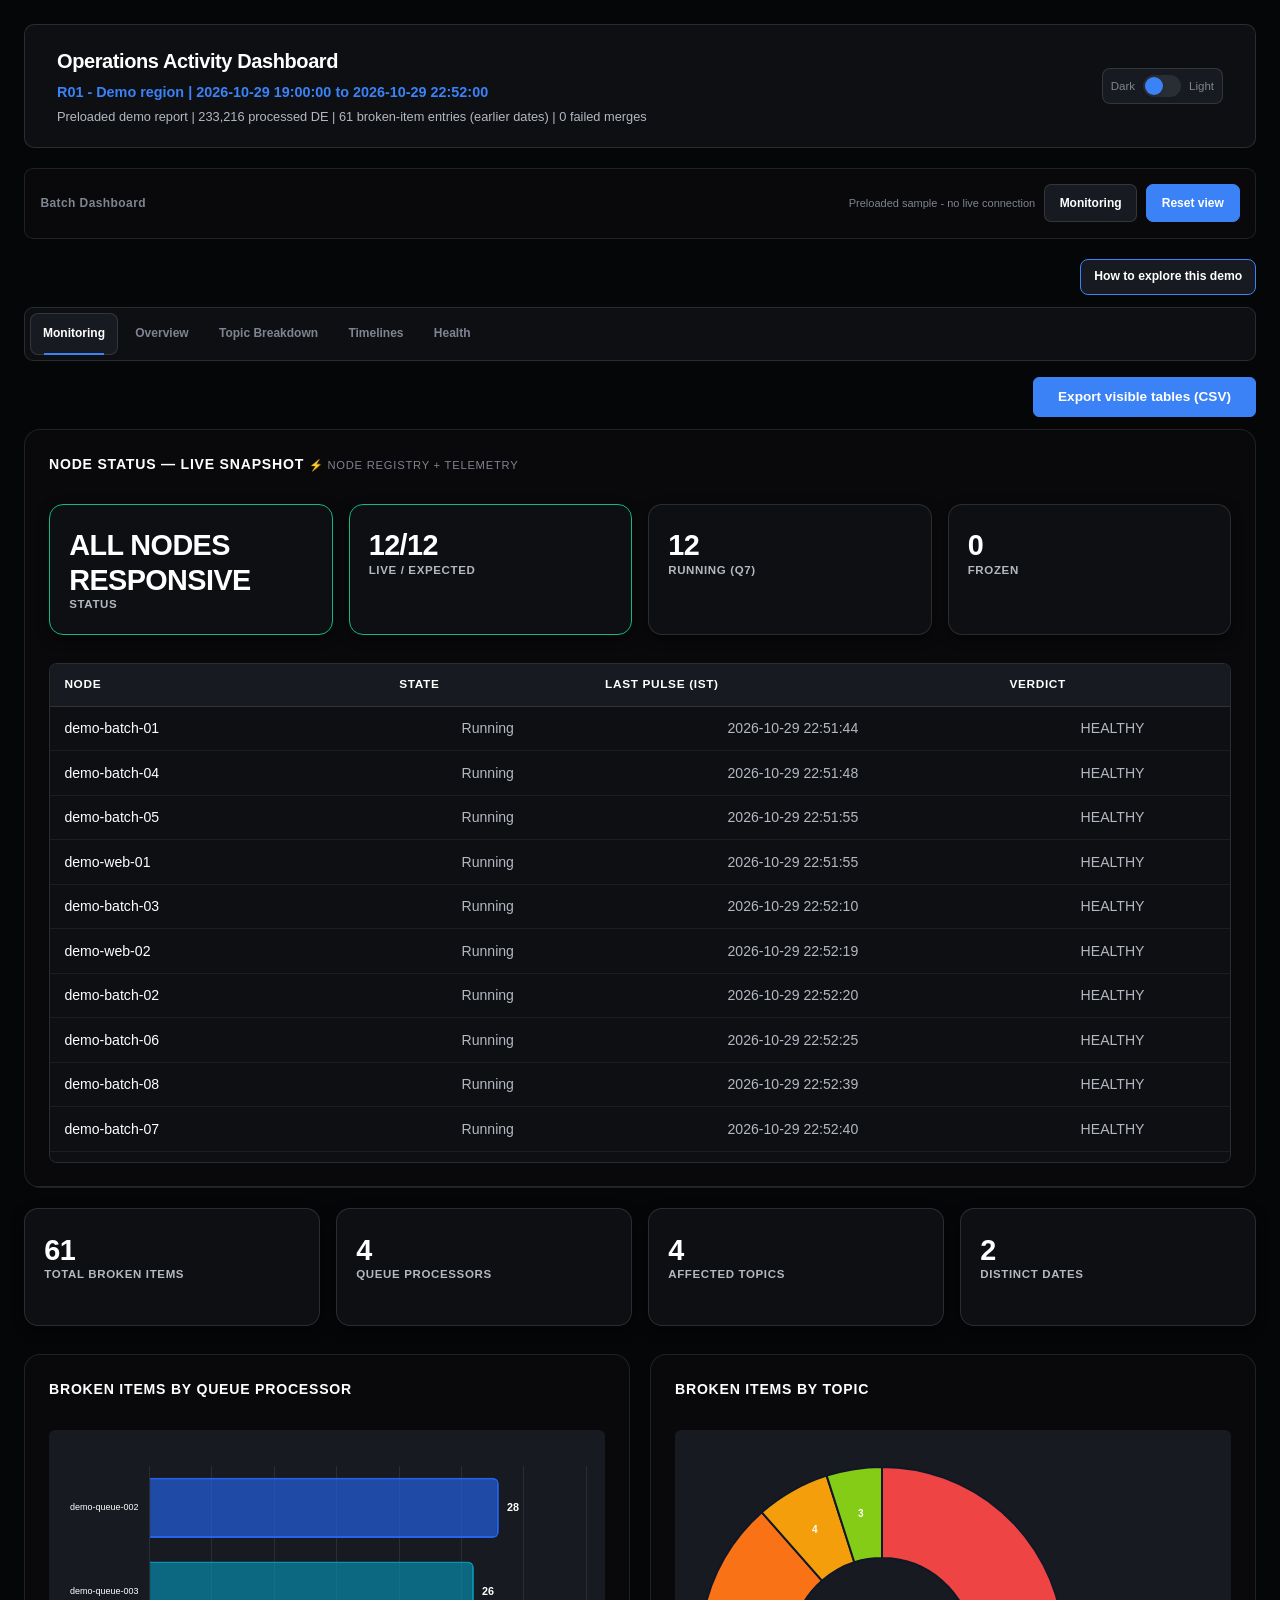
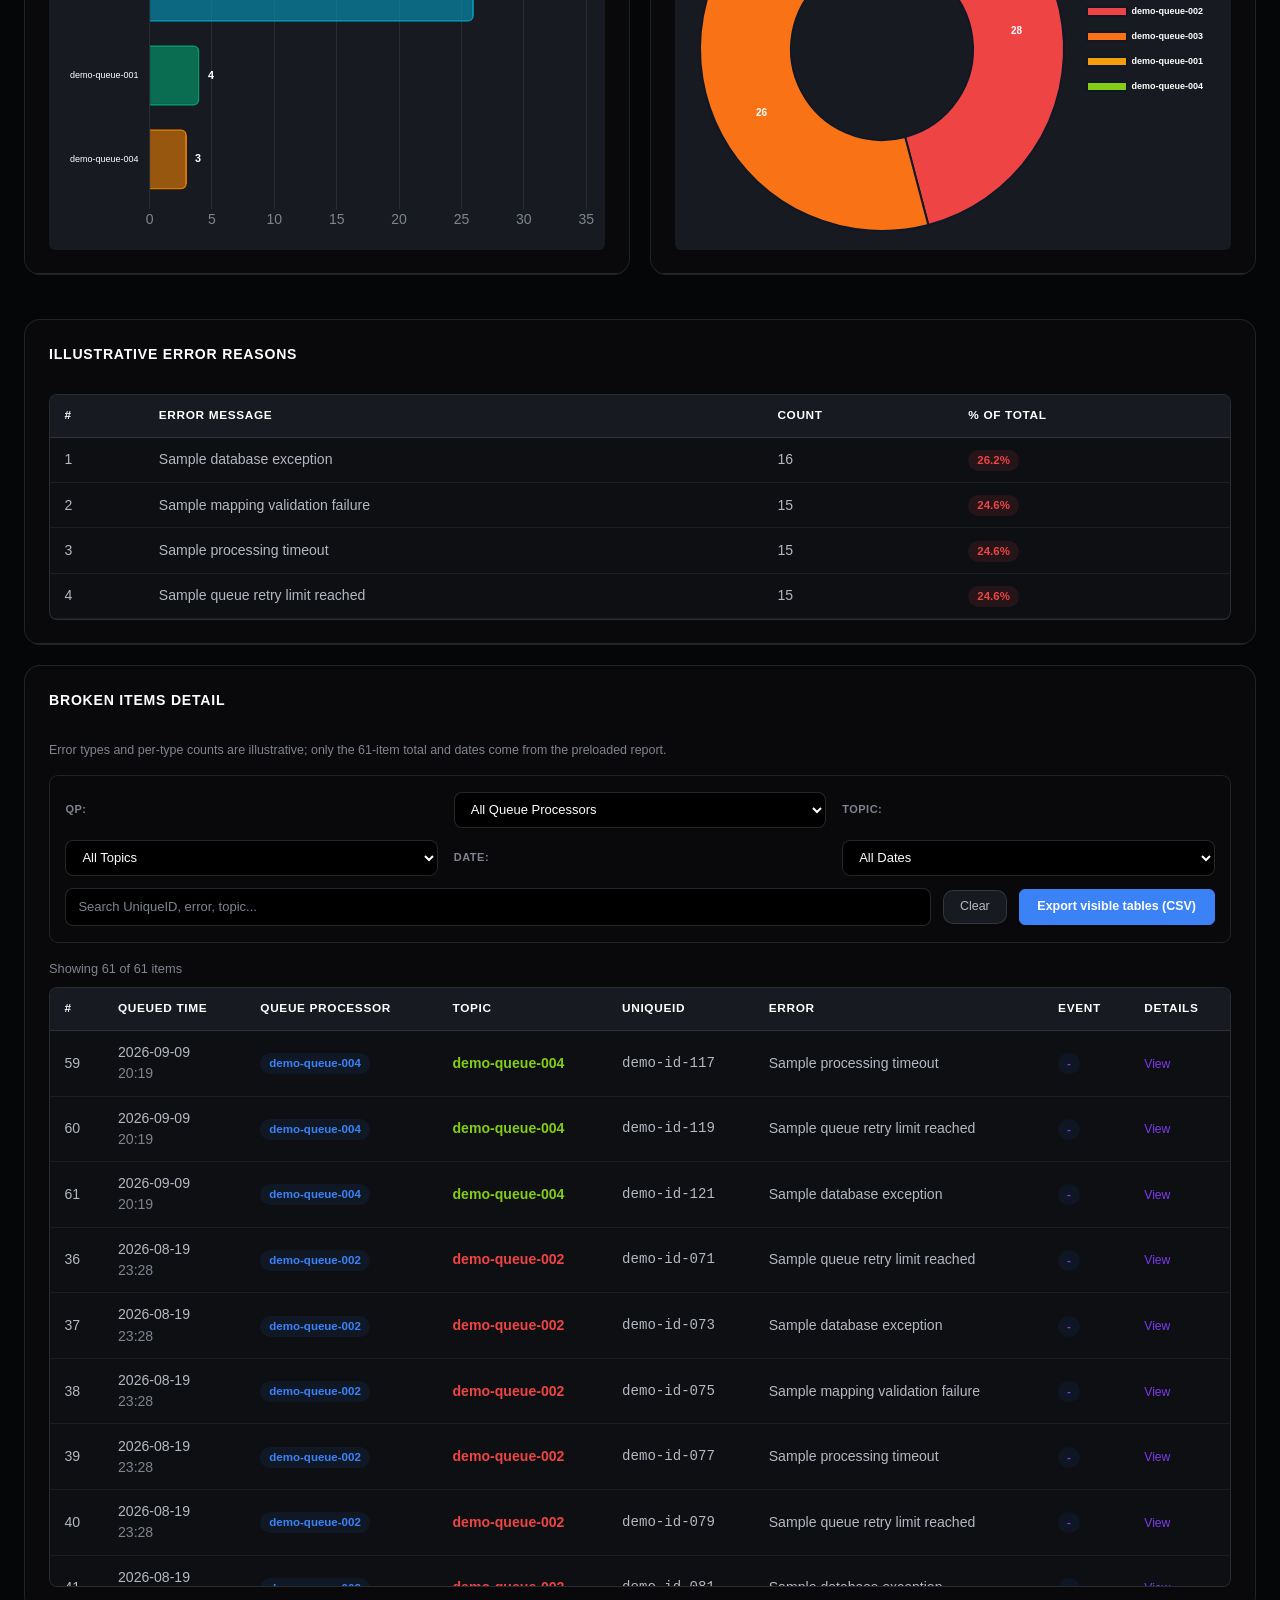
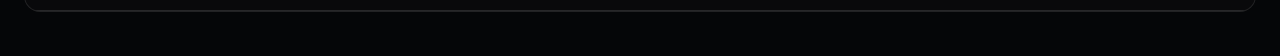
==== commit 5d32442c: "Restore dashboard light pie palette and sample queue errors" ====
--- a/dashboard-demo.html
+++ b/dashboard-demo.html
@@ -1001,7 +1001,7 @@
     #cms-dash-root #landing-screen.custom-mode .cal-from-to { grid-template-columns: 1fr !important; }
 }
 
-body{margin:0;background:#070b14}body:has(#cms-dash-root.light-mode){background:#e8e4dc}#cms-dash-root{min-height:100vh!important}#cms-dash-root tr[hidden]{display:none!important}#cms-dash-root .modal-json{white-space:pre-wrap;overflow-wrap:anywhere}#cms-dash-root .offset-badge{cursor:pointer}#cms-dash-root .data-table tr.chart-picked{background:var(--hover-tint)!important;box-shadow:inset 3px 0 0 var(--accent)}
+body{margin:0;background:#070b14}body:has(#cms-dash-root.light-mode){background:#e8e4dc}#cms-dash-root{min-height:100vh!important}#cms-dash-root tr[hidden]{display:none!important}#cms-dash-root .modal-json{white-space:pre-wrap;overflow-wrap:anywhere}#cms-dash-root .offset-badge{cursor:pointer}#cms-dash-root .data-table tr.chart-picked{background:var(--hover-tint)!important;box-shadow:inset 3px 0 0 var(--accent)}#cms-dash-root .demo-error-note{margin:.35rem 0 1rem;color:var(--text-dim);font-size:.78rem;line-height:1.5}
 @media(max-width:600px){#cms-dash-root #dashboard-main .kpi .value{font-size:1.25rem!important;line-height:1.22!important}#cms-dash-root #dashboard-main .kpi .value[data-long-status]{font-size:0.85rem!important;line-height:1.35!important}#cms-dash-root .tabs{flex-wrap:nowrap;overflow-x:auto;scrollbar-width:none}#cms-dash-root .tabs::-webkit-scrollbar{display:none}}#cms-dash-root.embed-mobile #dashboard-main .kpi .value{font-size:1.25rem!important}#cms-dash-root.embed-mobile #dashboard-main .kpi .value[data-long-status]{font-size:0.85rem!important}@container cms-dashboard (max-width:600px){#cms-dash-root #dashboard-main .kpi .value[data-long-status]{font-size:0.85rem!important;line-height:1.35!important}}</style></head><body><div id="cms-dash-root"><div id="dashboard-main" style="">
         <div class="header">
             <h1>Operations Activity Dashboard</h1>
@@ -1037,24 +1037,30 @@
 
         <div class="tab-content active" id="tab-monitoring" style=""><div id="monitoring-content"><div style="display:flex;justify-content:flex-end;margin-bottom:0.75rem">
             <button class="btn-export" style="padding:0.5rem 1.5rem;font-size:0.85rem">Export visible tables (CSV)</button>
-        </div><div class="card hero spotlight-surface" style="border-color:var(--green);margin-bottom:1rem" data-spotlight-bound="true"><h2 style="color:var(--green)">Node Status — Live Snapshot <span style="font-size:0.7rem;font-weight:400;color:var(--text-dim)">⚡ Node registry + Telemetry</span></h2><div class="kpi-row">
-                <div class="kpi spotlight-surface" style="border-color:var(--green)" data-spotlight-bound="true"><div class="value" style="color:var(--green)" data-final-value="ALL NODES RESPONSIVE" data-animation-token="2" data-long-status="">ALL NODES RESPONSIVE</div><div class="label">Status</div></div>
-                <div class="kpi spotlight-surface" style="border-color:var(--green)" data-spotlight-bound="true"><div class="value" style="color:var(--green)" data-final-value="12/12" data-animation-token="2" data-animated-value="12/12">12/12</div><div class="label">Live / Expected</div></div>
-                <div class="kpi spotlight-surface" data-spotlight-bound="true"><div class="value" data-final-value="12" data-animation-token="2" data-animated-value="12">12</div><div class="label">Running (Q7)</div></div>
-                
-                <div class="kpi spotlight-surface" data-spotlight-bound="true"><div class="value" data-final-value="0" data-animation-token="2" data-animated-value="0">0</div><div class="label">Frozen</div></div>
+        </div><div class="card hero" style="border-color:var(--green);margin-bottom:1rem"><h2 style="color:var(--green)">Node Status — Live Snapshot <span style="font-size:0.7rem;font-weight:400;color:var(--text-dim)">⚡ Node registry + Telemetry</span></h2><div class="kpi-row">
+                <div class="kpi" style="border-color:var(--green)"><div class="value" style="color:var(--green)" data-long-status="">ALL NODES RESPONSIVE</div><div class="label">Status</div></div>
+                <div class="kpi" style="border-color:var(--green)"><div class="value" style="color:var(--green)">12/12</div><div class="label">Live / Expected</div></div>
+                <div class="kpi"><div class="value">12</div><div class="label">Running (Q7)</div></div>
+                
+                <div class="kpi"><div class="value">0</div><div class="label">Frozen</div></div>
             </div><div class="table-scroll node-status-table-wrap" style="overflow-x:auto;margin-top:0.5rem"><table class="data-table node-status-table"><tbody><tr><th>Node</th><th>State</th><th>Last Pulse (IST)</th><th>Verdict</th></tr><tr><td style="font-weight:600;color:var(--text-bright)">demo-batch-01</td><td style="text-align:center;color:var(--green)">Running</td><td style="text-align:center;color:var(--text)">2026-10-29 22:51:44</td><td style="text-align:center;font-weight:700;color:var(--green)">HEALTHY</td></tr><tr><td style="font-weight:600;color:var(--text-bright)">demo-batch-04</td><td style="text-align:center;color:var(--green)">Running</td><td style="text-align:center;color:var(--text)">2026-10-29 22:51:48</td><td style="text-align:center;font-weight:700;color:var(--green)">HEALTHY</td></tr><tr><td style="font-weight:600;color:var(--text-bright)">demo-batch-05</td><td style="text-align:center;color:var(--green)">Running</td><td style="text-align:center;color:var(--text)">2026-10-29 22:51:55</td><td style="text-align:center;font-weight:700;color:var(--green)">HEALTHY</td></tr><tr><td style="font-weight:600;color:var(--text-bright)">demo-web-01</td><td style="text-align:center;color:var(--green)">Running</td><td style="text-align:center;color:var(--text)">2026-10-29 22:51:55</td><td style="text-align:center;font-weight:700;color:var(--green)">HEALTHY</td></tr><tr><td style="font-weight:600;color:var(--text-bright)">demo-batch-03</td><td style="text-align:center;color:var(--green)">Running</td><td style="text-align:center;color:var(--text)">2026-10-29 22:52:10</td><td style="text-align:center;font-weight:700;color:var(--green)">HEALTHY</td></tr><tr><td style="font-weight:600;color:var(--text-bright)">demo-web-02</td><td style="text-align:center;color:var(--green)">Running</td><td style="text-align:center;color:var(--text)">2026-10-29 22:52:19</td><td style="text-align:center;font-weight:700;color:var(--green)">HEALTHY</td></tr><tr><td style="font-weight:600;color:var(--text-bright)">demo-batch-02</td><td style="text-align:center;color:var(--green)">Running</td><td style="text-align:center;color:var(--text)">2026-10-29 22:52:20</td><td style="text-align:center;font-weight:700;color:var(--green)">HEALTHY</td></tr><tr><td style="font-weight:600;color:var(--text-bright)">demo-batch-06</td><td style="text-align:center;color:var(--green)">Running</td><td style="text-align:center;color:var(--text)">2026-10-29 22:52:25</td><td style="text-align:center;font-weight:700;color:var(--green)">HEALTHY</td></tr><tr><td style="font-weight:600;color:var(--text-bright)">demo-batch-08</td><td style="text-align:center;color:var(--green)">Running</td><td style="text-align:center;color:var(--text)">2026-10-29 22:52:39</td><td style="text-align:center;font-weight:700;color:var(--green)">HEALTHY</td></tr><tr><td style="font-weight:600;color:var(--text-bright)">demo-batch-07</td><td style="text-align:center;color:var(--green)">Running</td><td style="text-align:center;color:var(--text)">2026-10-29 22:52:40</td><td style="text-align:center;font-weight:700;color:var(--green)">HEALTHY</td></tr><tr><td style="font-weight:600;color:var(--text-bright)">demo-stream-01</td><td style="text-align:center;color:var(--green)">Running</td><td style="text-align:center;color:var(--text)">2026-10-29 13:52:41</td><td style="text-align:center;font-weight:700;color:var(--green)">HEALTHY</td></tr><tr><td style="font-weight:600;color:var(--text-bright)">demo-stream-02</td><td style="text-align:center;color:var(--green)">Running</td><td style="text-align:center;color:var(--text)">2026-10-29 13:52:42</td><td style="text-align:center;font-weight:700;color:var(--green)">HEALTHY</td></tr></tbody></table></div></div><div class="kpi-row">
-            <div class="kpi red spotlight-surface" data-spotlight-bound="true"><div class="value" data-final-value="61" data-animation-token="2" data-animated-value="61">61</div><div class="label">Total Broken Items</div></div>
-            <div class="kpi orange spotlight-surface" data-spotlight-bound="true"><div class="value" data-final-value="4" data-animation-token="2" data-animated-value="4">4</div><div class="label">Queue Processors</div></div>
-            <div class="kpi spotlight-surface" data-spotlight-bound="true"><div class="value" data-final-value="4" data-animation-token="2" data-animated-value="4">4</div><div class="label">Affected Topics</div></div>
-            <div class="kpi spotlight-surface" data-spotlight-bound="true"><div class="value" data-final-value="2" data-animation-token="2" data-animated-value="2">2</div><div class="label">Distinct Dates</div></div>
+            <div class="kpi red"><div class="value">61</div><div class="label">Total Broken Items</div></div>
+            <div class="kpi orange"><div class="value">4</div><div class="label">Queue Processors</div></div>
+            <div class="kpi"><div class="value">4</div><div class="label">Affected Topics</div></div>
+            <div class="kpi"><div class="value">2</div><div class="label">Distinct Dates</div></div>
         </div><div class="chart-row">
-            <div class="card spotlight-surface" data-spotlight-bound="true"><h2>Broken Items by Queue Processor</h2><div class="chart-container"><canvas id="c-broken-qp" data-chart-key="c-broken-qp" role="img" aria-label="Interactive c broken qp chart"></canvas></div></div>
-            <div class="card spotlight-surface" data-spotlight-bound="true"><h2>Broken Items by Topic</h2><div class="chart-container"><canvas id="c-broken-topic" data-chart-key="c-broken-topic" role="img" aria-label="Interactive c broken topic chart"></canvas></div></div>
-        </div><div class="card spotlight-surface" data-spotlight-bound="true"><h2>Top Error Reasons</h2><div class="table-scroll"><table class="data-table">
-            <thead><tr><th>#</th><th>Error Message</th><th>Count</th><th>% of Total</th></tr></thead><tbody><tr><td>1</td><td style="font-size:0.78rem;max-width:500px;word-break:break-all">Sample processing failure</td>
-                <td style="font-weight:700;color:var(--red)">61</td>
-                <td><span class="badge badge-red">100.0%</span></td></tr></tbody></table></div></div><div class="card spotlight-surface" data-spotlight-bound="true"><h2>Broken Items Detail</h2>
+            <div class="card"><h2>Broken Items by Queue Processor</h2><div class="chart-container"><canvas id="c-broken-qp" data-chart-key="c-broken-qp" role="img" aria-label="Interactive c broken qp chart"></canvas></div></div>
+            <div class="card"><h2>Broken Items by Topic</h2><div class="chart-container"><canvas id="c-broken-topic" data-chart-key="c-broken-topic" role="img" aria-label="Interactive c broken topic chart"></canvas></div></div>
+        </div><div class="card"><h2>Illustrative Error Reasons</h2><div class="table-scroll"><table class="data-table">
+            <thead><tr><th>#</th><th>Error Message</th><th>Count</th><th>% of Total</th></tr></thead><tbody><tr><td>1</td><td style="font-size:0.78rem;max-width:500px;word-break:break-all">Sample database exception</td>
+                <td style="font-weight:700;color:var(--red)">16</td>
+                <td><span class="badge badge-red">26.2%</span></td></tr><tr><td>2</td><td style="font-size:0.78rem;max-width:500px;word-break:break-all">Sample mapping validation failure</td>
+                <td style="font-weight:700;color:var(--red)">15</td>
+                <td><span class="badge badge-red">24.6%</span></td></tr><tr><td>3</td><td style="font-size:0.78rem;max-width:500px;word-break:break-all">Sample processing timeout</td>
+                <td style="font-weight:700;color:var(--red)">15</td>
+                <td><span class="badge badge-red">24.6%</span></td></tr><tr><td>4</td><td style="font-size:0.78rem;max-width:500px;word-break:break-all">Sample queue retry limit reached</td>
+                <td style="font-weight:700;color:var(--red)">15</td>
+                <td><span class="badge badge-red">24.6%</span></td></tr></tbody></table></div></div><div class="card"><h2>Broken Items Detail</h2><p class="demo-error-note">Error types and per-type counts are illustrative; only the 61-item total and dates come from the preloaded report.</p>
             <div class="filter-bar">
                 <label>QP:</label>
                 <select id="f-qp" style="width:100%"><option value="">All Queue Processors</option><option value="demo-queue-001">demo-queue-001</option><option value="demo-queue-002">demo-queue-002</option><option value="demo-queue-003">demo-queue-003</option><option value="demo-queue-004">demo-queue-004</option></select>
@@ -1087,7 +1093,7 @@
                 <td><span class="badge badge-orange">demo-queue-004</span></td>
                 <td><strong class="topic-colored" style="--topic-color:#84cc16;color:#84cc16">demo-queue-004</strong></td>
                 <td style="font-size:0.78rem;font-family:monospace;word-break:break-all;max-width:200px" class="clickable">demo-id-117</td>
-                <td style="font-size:0.75rem;max-width:250px;word-break:break-all" title="Sample processing failure">Sample processing failure</td>
+                <td style="font-size:0.75rem;max-width:250px;word-break:break-all" title="Sample processing timeout">Sample processing timeout</td>
                 <td><span class="badge badge-blue">-</span></td>
                 <td><span class="json-toggle">View</span></td>
             </tr><tr>
@@ -1096,7 +1102,7 @@
                 <td><span class="badge badge-orange">demo-queue-004</span></td>
                 <td><strong class="topic-colored" style="--topic-color:#84cc16;color:#84cc16">demo-queue-004</strong></td>
                 <td style="font-size:0.78rem;font-family:monospace;word-break:break-all;max-width:200px" class="clickable">demo-id-119</td>
-                <td style="font-size:0.75rem;max-width:250px;word-break:break-all" title="Sample processing failure">Sample processing failure</td>
+                <td style="font-size:0.75rem;max-width:250px;word-break:break-all" title="Sample queue retry limit reached">Sample queue retry limit reached</td>
                 <td><span class="badge badge-blue">-</span></td>
                 <td><span class="json-toggle">View</span></td>
             </tr><tr>
@@ -1105,7 +1111,7 @@
                 <td><span class="badge badge-orange">demo-queue-004</span></td>
                 <td><strong class="topic-colored" style="--topic-color:#84cc16;color:#84cc16">demo-queue-004</strong></td>
                 <td style="font-size:0.78rem;font-family:monospace;word-break:break-all;max-width:200px" class="clickable">demo-id-121</td>
-                <td style="font-size:0.75rem;max-width:250px;word-break:break-all" title="Sample processing failure">Sample processing failure</td>
+                <td style="font-size:0.75rem;max-width:250px;word-break:break-all" title="Sample database exception">Sample database exception</td>
                 <td><span class="badge badge-blue">-</span></td>
                 <td><span class="json-toggle">View</span></td>
             </tr><tr>
@@ -1114,7 +1120,7 @@
                 <td><span class="badge badge-orange">demo-queue-002</span></td>
                 <td><strong class="topic-colored" style="--topic-color:#ef4444;color:#ef4444">demo-queue-002</strong></td>
                 <td style="font-size:0.78rem;font-family:monospace;word-break:break-all;max-width:200px" class="clickable">demo-id-071</td>
-                <td style="font-size:0.75rem;max-width:250px;word-break:break-all" title="Sample processing failure">Sample processing failure</td>
+                <td style="font-size:0.75rem;max-width:250px;word-break:break-all" title="Sample queue retry limit reached">Sample queue retry limit reached</td>
                 <td><span class="badge badge-blue">-</span></td>
                 <td><span class="json-toggle">View</span></td>
             </tr><tr>
@@ -1123,7 +1129,7 @@
                 <td><span class="badge badge-orange">demo-queue-002</span></td>
                 <td><strong class="topic-colored" style="--topic-color:#ef4444;color:#ef4444">demo-queue-002</strong></td>
                 <td style="font-size:0.78rem;font-family:monospace;word-break:break-all;max-width:200px" class="clickable">demo-id-073</td>
-                <td style="font-size:0.75rem;max-width:250px;word-break:break-all" title="Sample processing failure">Sample processing failure</td>
+                <td style="font-size:0.75rem;max-width:250px;word-break:break-all" title="Sample database exception">Sample database exception</td>
                 <td><span class="badge badge-blue">-</span></td>
                 <td><span class="json-toggle">View</span></td>
             </tr><tr>
@@ -1132,7 +1138,7 @@
                 <td><span class="badge badge-orange">demo-queue-002</span></td>
                 <td><strong class="topic-colored" style="--topic-color:#ef4444;color:#ef4444">demo-queue-002</strong></td>
                 <td style="font-size:0.78rem;font-family:monospace;word-break:break-all;max-width:200px" class="clickable">demo-id-075</td>
-                <td style="font-size:0.75rem;max-width:250px;word-break:break-all" title="Sample processing failure">Sample processing failure</td>
+                <td style="font-size:0.75rem;max-width:250px;word-break:break-all" title="Sample mapping validation failure">Sample mapping validation failure</td>
                 <td><span class="badge badge-blue">-</span></td>
                 <td><span class="json-toggle">View</span></td>
             </tr><tr>
@@ -1141,7 +1147,7 @@
                 <td><span class="badge badge-orange">demo-queue-002</span></td>
                 <td><strong class="topic-colored" style="--topic-color:#ef4444;color:#ef4444">demo-queue-002</strong></td>
                 <td style="font-size:0.78rem;font-family:monospace;word-break:break-all;max-width:200px" class="clickable">demo-id-077</td>
-                <td style="font-size:0.75rem;max-width:250px;word-break:break-all" title="Sample processing failure">Sample processing failure</td>
+                <td style="font-size:0.75rem;max-width:250px;word-break:break-all" title="Sample processing timeout">Sample processing timeout</td>
                 <td><span class="badge badge-blue">-</span></td>
                 <td><span class="json-toggle">View</span></td>
             </tr><tr>
@@ -1150,7 +1156,7 @@
                 <td><span class="badge badge-orange">demo-queue-002</span></td>
                 <td><strong class="topic-colored" style="--topic-color:#ef4444;color:#ef4444">demo-queue-002</strong></td>
                 <td style="font-size:0.78rem;font-family:monospace;word-break:break-all;max-width:200px" class="clickable">demo-id-079</td>
-                <td style="font-size:0.75rem;max-width:250px;word-break:break-all" title="Sample processing failure">Sample processing failure</td>
+                <td style="font-size:0.75rem;max-width:250px;word-break:break-all" title="Sample queue retry limit reached">Sample queue retry limit reached</td>
                 <td><span class="badge badge-blue">-</span></td>
                 <td><span class="json-toggle">View</span></td>
             </tr><tr>
@@ -1159,7 +1165,7 @@
                 <td><span class="badge badge-orange">demo-queue-002</span></td>
                 <td><strong class="topic-colored" style="--topic-color:#ef4444;color:#ef4444">demo-queue-002</strong></td>
                 <td style="font-size:0.78rem;font-family:monospace;word-break:break-all;max-width:200px" class="clickable">demo-id-081</td>
-                <td style="font-size:0.75rem;max-width:250px;word-break:break-all" title="Sample processing failure">Sample processing failure</td>
+                <td style="font-size:0.75rem;max-width:250px;word-break:break-all" title="Sample database exception">Sample database exception</td>
                 <td><span class="badge badge-blue">-</span></td>
                 <td><span class="json-toggle">View</span></td>
             </tr><tr>
@@ -1168,7 +1174,7 @@
                 <td><span class="badge badge-orange">demo-queue-002</span></td>
                 <td><strong class="topic-colored" style="--topic-color:#ef4444;color:#ef4444">demo-queue-002</strong></td>
                 <td style="font-size:0.78rem;font-family:monospace;word-break:break-all;max-width:200px" class="clickable">demo-id-083</td>
-                <td style="font-size:0.75rem;max-width:250px;word-break:break-all" title="Sample processing failure">Sample processing failure</td>
+                <td style="font-size:0.75rem;max-width:250px;word-break:break-all" title="Sample mapping validation failure">Sample mapping validation failure</td>
                 <td><span class="badge badge-blue">-</span></td>
                 <td><span class="json-toggle">View</span></td>
             </tr><tr>
@@ -1177,7 +1183,7 @@
                 <td><span class="badge badge-orange">demo-queue-002</span></td>
                 <td><strong class="topic-colored" style="--topic-color:#ef4444;color:#ef4444">demo-queue-002</strong></td>
                 <td style="font-size:0.78rem;font-family:monospace;word-break:break-all;max-width:200px" class="clickable">demo-id-085</td>
-                <td style="font-size:0.75rem;max-width:250px;word-break:break-all" title="Sample processing failure">Sample processing failure</td>
+                <td style="font-size:0.75rem;max-width:250px;word-break:break-all" title="Sample processing timeout">Sample processing timeout</td>
                 <td><span class="badge badge-blue">-</span></td>
                 <td><span class="json-toggle">View</span></td>
             </tr><tr>
@@ -1186,7 +1192,7 @@
                 <td><span class="badge badge-orange">demo-queue-002</span></td>
                 <td><strong class="topic-colored" style="--topic-color:#ef4444;color:#ef4444">demo-queue-002</strong></td>
                 <td style="font-size:0.78rem;font-family:monospace;word-break:break-all;max-width:200px" class="clickable">demo-id-087</td>
-                <td style="font-size:0.75rem;max-width:250px;word-break:break-all" title="Sample processing failure">Sample processing failure</td>
+                <td style="font-size:0.75rem;max-width:250px;word-break:break-all" title="Sample queue retry limit reached">Sample queue retry limit reached</td>
                 <td><span class="badge badge-blue">-</span></td>
                 <td><span class="json-toggle">View</span></td>
             </tr><tr>
@@ -1195,7 +1201,7 @@
                 <td><span class="badge badge-orange">demo-queue-002</span></td>
                 <td><strong class="topic-colored" style="--topic-color:#ef4444;color:#ef4444">demo-queue-002</strong></td>
                 <td style="font-size:0.78rem;font-family:monospace;word-break:break-all;max-width:200px" class="clickable">demo-id-089</td>
-                <td style="font-size:0.75rem;max-width:250px;word-break:break-all" title="Sample processing failure">Sample processing failure</td>
+                <td style="font-size:0.75rem;max-width:250px;word-break:break-all" title="Sample database exception">Sample database exception</td>
                 <td><span class="badge badge-blue">-</span></td>
                 <td><span class="json-toggle">View</span></td>
             </tr><tr>
@@ -1204,7 +1210,7 @@
                 <td><span class="badge badge-orange">demo-queue-002</span></td>
                 <td><strong class="topic-colored" style="--topic-color:#ef4444;color:#ef4444">demo-queue-002</strong></td>
                 <td style="font-size:0.78rem;font-family:monospace;word-break:break-all;max-width:200px" class="clickable">demo-id-091</td>
-                <td style="font-size:0.75rem;max-width:250px;word-break:break-all" title="Sample processing failure">Sample processing failure</td>
+                <td style="font-size:0.75rem;max-width:250px;word-break:break-all" title="Sample mapping validation failure">Sample mapping validation failure</td>
                 <td><span class="badge badge-blue">-</span></td>
                 <td><span class="json-toggle">View</span></td>
             </tr><tr>
@@ -1213,7 +1219,7 @@
                 <td><span class="badge badge-orange">demo-queue-002</span></td>
                 <td><strong class="topic-colored" style="--topic-color:#ef4444;color:#ef4444">demo-queue-002</strong></td>
                 <td style="font-size:0.78rem;font-family:monospace;word-break:break-all;max-width:200px" class="clickable">demo-id-093</td>
-                <td style="font-size:0.75rem;max-width:250px;word-break:break-all" title="Sample processing failure">Sample processing failure</td>
+                <td style="font-size:0.75rem;max-width:250px;word-break:break-all" title="Sample processing timeout">Sample processing timeout</td>
                 <td><span class="badge badge-blue">-</span></td>
                 <td><span class="json-toggle">View</span></td>
             </tr><tr>
@@ -1222,7 +1228,7 @@
                 <td><span class="badge badge-orange">demo-queue-002</span></td>
                 <td><strong class="topic-colored" style="--topic-color:#ef4444;color:#ef4444">demo-queue-002</strong></td>
                 <td style="font-size:0.78rem;font-family:monospace;word-break:break-all;max-width:200px" class="clickable">demo-id-095</td>
-                <td style="font-size:0.75rem;max-width:250px;word-break:break-all" title="Sample processing failure">Sample processing failure</td>
+                <td style="font-size:0.75rem;max-width:250px;word-break:break-all" title="Sample queue retry limit reached">Sample queue retry limit reached</td>
                 <td><span class="badge badge-blue">-</span></td>
                 <td><span class="json-toggle">View</span></td>
             </tr><tr>
@@ -1231,7 +1237,7 @@
                 <td><span class="badge badge-orange">demo-queue-002</span></td>
                 <td><strong class="topic-colored" style="--topic-color:#ef4444;color:#ef4444">demo-queue-002</strong></td>
                 <td style="font-size:0.78rem;font-family:monospace;word-break:break-all;max-width:200px" class="clickable">demo-id-097</td>
-                <td style="font-size:0.75rem;max-width:250px;word-break:break-all" title="Sample processing failure">Sample processing failure</td>
+                <td style="font-size:0.75rem;max-width:250px;word-break:break-all" title="Sample database exception">Sample database exception</td>
                 <td><span class="badge badge-blue">-</span></td>
                 <td><span class="json-toggle">View</span></td>
             </tr><tr>
@@ -1240,7 +1246,7 @@
                 <td><span class="badge badge-orange">demo-queue-002</span></td>
                 <td><strong class="topic-colored" style="--topic-color:#ef4444;color:#ef4444">demo-queue-002</strong></td>
                 <td style="font-size:0.78rem;font-family:monospace;word-break:break-all;max-width:200px" class="clickable">demo-id-099</td>
-                <td style="font-size:0.75rem;max-width:250px;word-break:break-all" title="Sample processing failure">Sample processing failure</td>
+                <td style="font-size:0.75rem;max-width:250px;word-break:break-all" title="Sample mapping validation failure">Sample mapping validation failure</td>
                 <td><span class="badge badge-blue">-</span></td>
                 <td><span class="json-toggle">View</span></td>
             </tr><tr>
@@ -1249,7 +1255,7 @@
                 <td><span class="badge badge-orange">demo-queue-002</span></td>
                 <td><strong class="topic-colored" style="--topic-color:#ef4444;color:#ef4444">demo-queue-002</strong></td>
                 <td style="font-size:0.78rem;font-family:monospace;word-break:break-all;max-width:200px" class="clickable">demo-id-101</td>
-                <td style="font-size:0.75rem;max-width:250px;word-break:break-all" title="Sample processing failure">Sample processing failure</td>
+                <td style="font-size:0.75rem;max-width:250px;word-break:break-all" title="Sample processing timeout">Sample processing timeout</td>
                 <td><span class="badge badge-blue">-</span></td>
                 <td><span class="json-toggle">View</span></td>
             </tr><tr>
@@ -1258,7 +1264,7 @@
                 <td><span class="badge badge-orange">demo-queue-002</span></td>
                 <td><strong class="topic-colored" style="--topic-color:#ef4444;color:#ef4444">demo-queue-002</strong></td>
                 <td style="font-size:0.78rem;font-family:monospace;word-break:break-all;max-width:200px" class="clickable">demo-id-103</td>
-                <td style="font-size:0.75rem;max-width:250px;word-break:break-all" title="Sample processing failure">Sample processing failure</td>
+                <td style="font-size:0.75rem;max-width:250px;word-break:break-all" title="Sample queue retry limit reached">Sample queue retry limit reached</td>
                 <td><span class="badge badge-blue">-</span></td>
                 <td><span class="json-toggle">View</span></td>
             </tr><tr>
@@ -1267,7 +1273,7 @@
                 <td><span class="badge badge-orange">demo-queue-003</span></td>
                 <td><strong class="topic-colored" style="--topic-color:#f97316;color:#f97316">demo-queue-003</strong></td>
                 <td style="font-size:0.78rem;font-family:monospace;word-break:break-all;max-width:200px" class="clickable">demo-id-105</td>
-                <td style="font-size:0.75rem;max-width:250px;word-break:break-all" title="Sample processing failure">Sample processing failure</td>
+                <td style="font-size:0.75rem;max-width:250px;word-break:break-all" title="Sample database exception">Sample database exception</td>
                 <td><span class="badge badge-blue">-</span></td>
                 <td><span class="json-toggle">View</span></td>
             </tr><tr>
@@ -1276,7 +1282,7 @@
                 <td><span class="badge badge-orange">demo-queue-003</span></td>
                 <td><strong class="topic-colored" style="--topic-color:#f97316;color:#f97316">demo-queue-003</strong></td>
                 <td style="font-size:0.78rem;font-family:monospace;word-break:break-all;max-width:200px" class="clickable">demo-id-107</td>
-                <td style="font-size:0.75rem;max-width:250px;word-break:break-all" title="Sample processing failure">Sample processing failure</td>
+                <td style="font-size:0.75rem;max-width:250px;word-break:break-all" title="Sample mapping validation failure">Sample mapping validation failure</td>
                 <td><span class="badge badge-blue">-</span></td>
                 <td><span class="json-toggle">View</span></td>
             </tr><tr>
@@ -1285,7 +1291,7 @@
                 <td><span class="badge badge-orange">demo-queue-003</span></td>
                 <td><strong class="topic-colored" style="--topic-color:#f97316;color:#f97316">demo-queue-003</strong></td>
                 <td style="font-size:0.78rem;font-family:monospace;word-break:break-all;max-width:200px" class="clickable">demo-id-109</td>
-                <td style="font-size:0.75rem;max-width:250px;word-break:break-all" title="Sample processing failure">Sample processing failure</td>
+                <td style="font-size:0.75rem;max-width:250px;word-break:break-all" title="Sample processing timeout">Sample processing timeout</td>
                 <td><span class="badge badge-blue">-</span></td>
                 <td><span class="json-toggle">View</span></td>
             </tr><tr>
@@ -1294,7 +1300,7 @@
                 <td><span class="badge badge-orange">demo-queue-003</span></td>
                 <td><strong class="topic-colored" style="--topic-color:#f97316;color:#f97316">demo-queue-003</strong></td>
                 <td style="font-size:0.78rem;font-family:monospace;word-break:break-all;max-width:200px" class="clickable">demo-id-111</td>
-                <td style="font-size:0.75rem;max-width:250px;word-break:break-all" title="Sample processing failure">Sample processing failure</td>
+                <td style="font-size:0.75rem;max-width:250px;word-break:break-all" title="Sample queue retry limit reached">Sample queue retry limit reached</td>
                 <td><span class="badge badge-blue">-</span></td>
                 <td><span class="json-toggle">View</span></td>
             </tr><tr>
@@ -1303,7 +1309,7 @@
                 <td><span class="badge badge-orange">demo-queue-003</span></td>
                 <td><strong class="topic-colored" style="--topic-color:#f97316;color:#f97316">demo-queue-003</strong></td>
                 <td style="font-size:0.78rem;font-family:monospace;word-break:break-all;max-width:200px" class="clickable">demo-id-113</td>
-                <td style="font-size:0.75rem;max-width:250px;word-break:break-all" title="Sample processing failure">Sample processing failure</td>
+                <td style="font-size:0.75rem;max-width:250px;word-break:break-all" title="Sample database exception">Sample database exception</td>
                 <td><span class="badge badge-blue">-</span></td>
                 <td><span class="json-toggle">View</span></td>
             </tr><tr>
@@ -1312,7 +1318,7 @@
                 <td><span class="badge badge-orange">demo-queue-003</span></td>
                 <td><strong class="topic-colored" style="--topic-color:#f97316;color:#f97316">demo-queue-003</strong></td>
                 <td style="font-size:0.78rem;font-family:monospace;word-break:break-all;max-width:200px" class="clickable">demo-id-115</td>
-                <td style="font-size:0.75rem;max-width:250px;word-break:break-all" title="Sample processing failure">Sample processing failure</td>
+                <td style="font-size:0.75rem;max-width:250px;word-break:break-all" title="Sample mapping validation failure">Sample mapping validation failure</td>
                 <td><span class="badge badge-blue">-</span></td>
                 <td><span class="json-toggle">View</span></td>
             </tr><tr>
@@ -1321,7 +1327,7 @@
                 <td><span class="badge badge-orange">demo-queue-001</span></td>
                 <td><strong class="topic-colored" style="--topic-color:#f59e0b;color:#f59e0b">demo-queue-001</strong></td>
                 <td style="font-size:0.78rem;font-family:monospace;word-break:break-all;max-width:200px" class="clickable">demo-id-001</td>
-                <td style="font-size:0.75rem;max-width:250px;word-break:break-all" title="Sample processing failure">Sample processing failure</td>
+                <td style="font-size:0.75rem;max-width:250px;word-break:break-all" title="Sample database exception">Sample database exception</td>
                 <td><span class="badge badge-blue">-</span></td>
                 <td><span class="json-toggle">View</span></td>
             </tr><tr>
@@ -1330,7 +1336,7 @@
                 <td><span class="badge badge-orange">demo-queue-001</span></td>
                 <td><strong class="topic-colored" style="--topic-color:#f59e0b;color:#f59e0b">demo-queue-001</strong></td>
                 <td style="font-size:0.78rem;font-family:monospace;word-break:break-all;max-width:200px" class="clickable">demo-id-003</td>
-                <td style="font-size:0.75rem;max-width:250px;word-break:break-all" title="Sample processing failure">Sample processing failure</td>
+                <td style="font-size:0.75rem;max-width:250px;word-break:break-all" title="Sample mapping validation failure">Sample mapping validation failure</td>
                 <td><span class="badge badge-blue">-</span></td>
                 <td><span class="json-toggle">View</span></td>
             </tr><tr>
@@ -1339,7 +1345,7 @@
                 <td><span class="badge badge-orange">demo-queue-001</span></td>
                 <td><strong class="topic-colored" style="--topic-color:#f59e0b;color:#f59e0b">demo-queue-001</strong></td>
                 <td style="font-size:0.78rem;font-family:monospace;word-break:break-all;max-width:200px" class="clickable">demo-id-005</td>
-                <td style="font-size:0.75rem;max-width:250px;word-break:break-all" title="Sample processing failure">Sample processing failure</td>
+                <td style="font-size:0.75rem;max-width:250px;word-break:break-all" title="Sample processing timeout">Sample processing timeout</td>
                 <td><span class="badge badge-blue">-</span></td>
                 <td><span class="json-toggle">View</span></td>
             </tr><tr>
@@ -1348,7 +1354,7 @@
                 <td><span class="badge badge-orange">demo-queue-001</span></td>
                 <td><strong class="topic-colored" style="--topic-color:#f59e0b;color:#f59e0b">demo-queue-001</strong></td>
                 <td style="font-size:0.78rem;font-family:monospace;word-break:break-all;max-width:200px" class="clickable">demo-id-007</td>
-                <td style="font-size:0.75rem;max-width:250px;word-break:break-all" title="Sample processing failure">Sample processing failure</td>
+                <td style="font-size:0.75rem;max-width:250px;word-break:break-all" title="Sample queue retry limit reached">Sample queue retry limit reached</td>
                 <td><span class="badge badge-blue">-</span></td>
                 <td><span class="json-toggle">View</span></td>
             </tr><tr>
@@ -1357,7 +1363,7 @@
                 <td><span class="badge badge-orange">demo-queue-002</span></td>
                 <td><strong class="topic-colored" style="--topic-color:#ef4444;color:#ef4444">demo-queue-002</strong></td>
                 <td style="font-size:0.78rem;font-family:monospace;word-break:break-all;max-width:200px" class="clickable">demo-id-009</td>
-                <td style="font-size:0.75rem;max-width:250px;word-break:break-all" title="Sample processing failure">Sample processing failure</td>
+                <td style="font-size:0.75rem;max-width:250px;word-break:break-all" title="Sample database exception">Sample database exception</td>
                 <td><span class="badge badge-blue">-</span></td>
                 <td><span class="json-toggle">View</span></td>
             </tr><tr>
@@ -1366,7 +1372,7 @@
                 <td><span class="badge badge-orange">demo-queue-002</span></td>
                 <td><strong class="topic-colored" style="--topic-color:#ef4444;color:#ef4444">demo-queue-002</strong></td>
                 <td style="font-size:0.78rem;font-family:monospace;word-break:break-all;max-width:200px" class="clickable">demo-id-011</td>
-                <td style="font-size:0.75rem;max-width:250px;word-break:break-all" title="Sample processing failure">Sample processing failure</td>
+                <td style="font-size:0.75rem;max-width:250px;word-break:break-all" title="Sample mapping validation failure">Sample mapping validation failure</td>
                 <td><span class="badge badge-blue">-</span></td>
                 <td><span class="json-toggle">View</span></td>
             </tr><tr>
@@ -1375,7 +1381,7 @@
                 <td><span class="badge badge-orange">demo-queue-002</span></td>
                 <td><strong class="topic-colored" style="--topic-color:#ef4444;color:#ef4444">demo-queue-002</strong></td>
                 <td style="font-size:0.78rem;font-family:monospace;word-break:break-all;max-width:200px" class="clickable">demo-id-013</td>
-                <td style="font-size:0.75rem;max-width:250px;word-break:break-all" title="Sample processing failure">Sample processing failure</td>
+                <td style="font-size:0.75rem;max-width:250px;word-break:break-all" title="Sample processing timeout">Sample processing timeout</td>
                 <td><span class="badge badge-blue">-</span></td>
                 <td><span class="json-toggle">View</span></td>
             </tr><tr>
@@ -1384,7 +1390,7 @@
                 <td><span class="badge badge-orange">demo-queue-002</span></td>
                 <td><strong class="topic-colored" style="--topic-color:#ef4444;color:#ef4444">demo-queue-002</strong></td>
                 <td style="font-size:0.78rem;font-family:monospace;word-break:break-all;max-width:200px" class="clickable">demo-id-015</td>
-                <td style="font-size:0.75rem;max-width:250px;word-break:break-all" title="Sample processing failure">Sample processing failure</td>
+                <td style="font-size:0.75rem;max-width:250px;word-break:break-all" title="Sample queue retry limit reached">Sample queue retry limit reached</td>
                 <td><span class="badge badge-blue">-</span></td>
                 <td><span class="json-toggle">View</span></td>
             </tr><tr>
@@ -1393,7 +1399,7 @@
                 <td><span class="badge badge-orange">demo-queue-002</span></td>
                 <td><strong class="topic-colored" style="--topic-color:#ef4444;color:#ef4444">demo-queue-002</strong></td>
                 <td style="font-size:0.78rem;font-family:monospace;word-break:break-all;max-width:200px" class="clickable">demo-id-017</td>
-                <td style="font-size:0.75rem;max-width:250px;word-break:break-all" title="Sample processing failure">Sample processing failure</td>
+                <td style="font-size:0.75rem;max-width:250px;word-break:break-all" title="Sample database exception">Sample database exception</td>
                 <td><span class="badge badge-blue">-</span></td>
                 <td><span class="json-toggle">View</span></td>
             </tr><tr>
@@ -1402,7 +1408,7 @@
                 <td><span class="badge badge-orange">demo-queue-002</span></td>
                 <td><strong class="topic-colored" style="--topic-color:#ef4444;color:#ef4444">demo-queue-002</strong></td>
                 <td style="font-size:0.78rem;font-family:monospace;word-break:break-all;max-width:200px" class="clickable">demo-id-019</td>
-                <td style="font-size:0.75rem;max-width:250px;word-break:break-all" title="Sample processing failure">Sample processing failure</td>
+                <td style="font-size:0.75rem;max-width:250px;word-break:break-all" title="Sample mapping validation failure">Sample mapping validation failure</td>
                 <td><span class="badge badge-blue">-</span></td>
                 <td><span class="json-toggle">View</span></td>
             </tr><tr>
@@ -1411,7 +1417,7 @@
                 <td><span class="badge badge-orange">demo-queue-002</span></td>
                 <td><strong class="topic-colored" style="--topic-color:#ef4444;color:#ef4444">demo-queue-002</strong></td>
                 <td style="font-size:0.78rem;font-family:monospace;word-break:break-all;max-width:200px" class="clickable">demo-id-021</td>
-                <td style="font-size:0.75rem;max-width:250px;word-break:break-all" title="Sample processing failure">Sample processing failure</td>
+                <td style="font-size:0.75rem;max-width:250px;word-break:break-all" title="Sample processing timeout">Sample processing timeout</td>
                 <td><span class="badge badge-blue">-</span></td>
                 <td><span class="json-toggle">View</span></td>
             </tr><tr>
@@ -1420,7 +1426,7 @@
                 <td><span class="badge badge-orange">demo-queue-002</span></td>
                 <td><strong class="topic-colored" style="--topic-color:#ef4444;color:#ef4444">demo-queue-002</strong></td>
                 <td style="font-size:0.78rem;font-family:monospace;word-break:break-all;max-width:200px" class="clickable">demo-id-023</td>
-                <td style="font-size:0.75rem;max-width:250px;word-break:break-all" title="Sample processing failure">Sample processing failure</td>
+                <td style="font-size:0.75rem;max-width:250px;word-break:break-all" title="Sample queue retry limit reached">Sample queue retry limit reached</td>
                 <td><span class="badge badge-blue">-</span></td>
                 <td><span class="json-toggle">View</span></td>
             </tr><tr>
@@ -1429,7 +1435,7 @@
                 <td><span class="badge badge-orange">demo-queue-002</span></td>
                 <td><strong class="topic-colored" style="--topic-color:#ef4444;color:#ef4444">demo-queue-002</strong></td>
                 <td style="font-size:0.78rem;font-family:monospace;word-break:break-all;max-width:200px" class="clickable">demo-id-025</td>
-                <td style="font-size:0.75rem;max-width:250px;word-break:break-all" title="Sample processing failure">Sample processing failure</td>
+                <td style="font-size:0.75rem;max-width:250px;word-break:break-all" title="Sample database exception">Sample database exception</td>
                 <td><span class="badge badge-blue">-</span></td>
                 <td><span class="json-toggle">View</span></td>
             </tr><tr>
@@ -1438,7 +1444,7 @@
                 <td><span class="badge badge-orange">demo-queue-002</span></td>
                 <td><strong class="topic-colored" style="--topic-color:#ef4444;color:#ef4444">demo-queue-002</strong></td>
                 <td style="font-size:0.78rem;font-family:monospace;word-break:break-all;max-width:200px" class="clickable">demo-id-027</td>
-                <td style="font-size:0.75rem;max-width:250px;word-break:break-all" title="Sample processing failure">Sample processing failure</td>
+                <td style="font-size:0.75rem;max-width:250px;word-break:break-all" title="Sample mapping validation failure">Sample mapping validation failure</td>
                 <td><span class="badge badge-blue">-</span></td>
                 <td><span class="json-toggle">View</span></td>
             </tr><tr>
@@ -1447,7 +1453,7 @@
                 <td><span class="badge badge-orange">demo-queue-002</span></td>
                 <td><strong class="topic-colored" style="--topic-color:#ef4444;color:#ef4444">demo-queue-002</strong></td>
                 <td style="font-size:0.78rem;font-family:monospace;word-break:break-all;max-width:200px" class="clickable">demo-id-029</td>
-                <td style="font-size:0.75rem;max-width:250px;word-break:break-all" title="Sample processing failure">Sample processing failure</td>
+                <td style="font-size:0.75rem;max-width:250px;word-break:break-all" title="Sample processing timeout">Sample processing timeout</td>
                 <td><span class="badge badge-blue">-</span></td>
                 <td><span class="json-toggle">View</span></td>
             </tr><tr>
@@ -1456,7 +1462,7 @@
                 <td><span class="badge badge-orange">demo-queue-003</span></td>
                 <td><strong class="topic-colored" style="--topic-color:#f97316;color:#f97316">demo-queue-003</strong></td>
                 <td style="font-size:0.78rem;font-family:monospace;word-break:break-all;max-width:200px" class="clickable">demo-id-031</td>
-                <td style="font-size:0.75rem;max-width:250px;word-break:break-all" title="Sample processing failure">Sample processing failure</td>
+                <td style="font-size:0.75rem;max-width:250px;word-break:break-all" title="Sample queue retry limit reached">Sample queue retry limit reached</td>
                 <td><span class="badge badge-blue">-</span></td>
                 <td><span class="json-toggle">View</span></td>
             </tr><tr>
@@ -1465,7 +1471,7 @@
                 <td><span class="badge badge-orange">demo-queue-003</span></td>
                 <td><strong class="topic-colored" style="--topic-color:#f97316;color:#f97316">demo-queue-003</strong></td>
                 <td style="font-size:0.78rem;font-family:monospace;word-break:break-all;max-width:200px" class="clickable">demo-id-033</td>
-                <td style="font-size:0.75rem;max-width:250px;word-break:break-all" title="Sample processing failure">Sample processing failure</td>
+                <td style="font-size:0.75rem;max-width:250px;word-break:break-all" title="Sample database exception">Sample database exception</td>
                 <td><span class="badge badge-blue">-</span></td>
                 <td><span class="json-toggle">View</span></td>
             </tr><tr>
@@ -1474,7 +1480,7 @@
                 <td><span class="badge badge-orange">demo-queue-003</span></td>
                 <td><strong class="topic-colored" style="--topic-color:#f97316;color:#f97316">demo-queue-003</strong></td>
                 <td style="font-size:0.78rem;font-family:monospace;word-break:break-all;max-width:200px" class="clickable">demo-id-035</td>
-                <td style="font-size:0.75rem;max-width:250px;word-break:break-all" title="Sample processing failure">Sample processing failure</td>
+                <td style="font-size:0.75rem;max-width:250px;word-break:break-all" title="Sample mapping validation failure">Sample mapping validation failure</td>
                 <td><span class="badge badge-blue">-</span></td>
                 <td><span class="json-toggle">View</span></td>
             </tr><tr>
@@ -1483,7 +1489,7 @@
                 <td><span class="badge badge-orange">demo-queue-003</span></td>
                 <td><strong class="topic-colored" style="--topic-color:#f97316;color:#f97316">demo-queue-003</strong></td>
                 <td style="font-size:0.78rem;font-family:monospace;word-break:break-all;max-width:200px" class="clickable">demo-id-037</td>
-                <td style="font-size:0.75rem;max-width:250px;word-break:break-all" title="Sample processing failure">Sample processing failure</td>
+                <td style="font-size:0.75rem;max-width:250px;word-break:break-all" title="Sample processing timeout">Sample processing timeout</td>
                 <td><span class="badge badge-blue">-</span></td>
                 <td><span class="json-toggle">View</span></td>
             </tr><tr>
@@ -1492,7 +1498,7 @@
                 <td><span class="badge badge-orange">demo-queue-003</span></td>
                 <td><strong class="topic-colored" style="--topic-color:#f97316;color:#f97316">demo-queue-003</strong></td>
                 <td style="font-size:0.78rem;font-family:monospace;word-break:break-all;max-width:200px" class="clickable">demo-id-039</td>
-                <td style="font-size:0.75rem;max-width:250px;word-break:break-all" title="Sample processing failure">Sample processing failure</td>
+                <td style="font-size:0.75rem;max-width:250px;word-break:break-all" title="Sample queue retry limit reached">Sample queue retry limit reached</td>
                 <td><span class="badge badge-blue">-</span></td>
                 <td><span class="json-toggle">View</span></td>
             </tr><tr>
@@ -1501,7 +1507,7 @@
                 <td><span class="badge badge-orange">demo-queue-003</span></td>
                 <td><strong class="topic-colored" style="--topic-color:#f97316;color:#f97316">demo-queue-003</strong></td>
                 <td style="font-size:0.78rem;font-family:monospace;word-break:break-all;max-width:200px" class="clickable">demo-id-041</td>
-                <td style="font-size:0.75rem;max-width:250px;word-break:break-all" title="Sample processing failure">Sample processing failure</td>
+                <td style="font-size:0.75rem;max-width:250px;word-break:break-all" title="Sample database exception">Sample database exception</td>
                 <td><span class="badge badge-blue">-</span></td>
                 <td><span class="json-toggle">View</span></td>
             </tr><tr>
@@ -1510,7 +1516,7 @@
                 <td><span class="badge badge-orange">demo-queue-003</span></td>
                 <td><strong class="topic-colored" style="--topic-color:#f97316;color:#f97316">demo-queue-003</strong></td>
                 <td style="font-size:0.78rem;font-family:monospace;word-break:break-all;max-width:200px" class="clickable">demo-id-043</td>
-                <td style="font-size:0.75rem;max-width:250px;word-break:break-all" title="Sample processing failure">Sample processing failure</td>
+                <td style="font-size:0.75rem;max-width:250px;word-break:break-all" title="Sample mapping validation failure">Sample mapping validation failure</td>
                 <td><span class="badge badge-blue">-</span></td>
                 <td><span class="json-toggle">View</span></td>
             </tr><tr>
@@ -1519,7 +1525,7 @@
                 <td><span class="badge badge-orange">demo-queue-003</span></td>
                 <td><strong class="topic-colored" style="--topic-color:#f97316;color:#f97316">demo-queue-003</strong></td>
                 <td style="font-size:0.78rem;font-family:monospace;word-break:break-all;max-width:200px" class="clickable">demo-id-045</td>
-                <td style="font-size:0.75rem;max-width:250px;word-break:break-all" title="Sample processing failure">Sample processing failure</td>
+                <td style="font-size:0.75rem;max-width:250px;word-break:break-all" title="Sample processing timeout">Sample processing timeout</td>
                 <td><span class="badge badge-blue">-</span></td>
                 <td><span class="json-toggle">View</span></td>
             </tr><tr>
@@ -1528,7 +1534,7 @@
                 <td><span class="badge badge-orange">demo-queue-003</span></td>
                 <td><strong class="topic-colored" style="--topic-color:#f97316;color:#f97316">demo-queue-003</strong></td>
                 <td style="font-size:0.78rem;font-family:monospace;word-break:break-all;max-width:200px" class="clickable">demo-id-047</td>
-                <td style="font-size:0.75rem;max-width:250px;word-break:break-all" title="Sample processing failure">Sample processing failure</td>
+                <td style="font-size:0.75rem;max-width:250px;word-break:break-all" title="Sample queue retry limit reached">Sample queue retry limit reached</td>
                 <td><span class="badge badge-blue">-</span></td>
                 <td><span class="json-toggle">View</span></td>
             </tr><tr>
@@ -1537,7 +1543,7 @@
                 <td><span class="badge badge-orange">demo-queue-003</span></td>
                 <td><strong class="topic-colored" style="--topic-color:#f97316;color:#f97316">demo-queue-003</strong></td>
                 <td style="font-size:0.78rem;font-family:monospace;word-break:break-all;max-width:200px" class="clickable">demo-id-049</td>
-                <td style="font-size:0.75rem;max-width:250px;word-break:break-all" title="Sample processing failure">Sample processing failure</td>
+                <td style="font-size:0.75rem;max-width:250px;word-break:break-all" title="Sample database exception">Sample database exception</td>
                 <td><span class="badge badge-blue">-</span></td>
                 <td><span class="json-toggle">View</span></td>
             </tr><tr>
@@ -1546,7 +1552,7 @@
                 <td><span class="badge badge-orange">demo-queue-003</span></td>
                 <td><strong class="topic-colored" style="--topic-color:#f97316;color:#f97316">demo-queue-003</strong></td>
                 <td style="font-size:0.78rem;font-family:monospace;word-break:break-all;max-width:200px" class="clickable">demo-id-051</td>
-                <td style="font-size:0.75rem;max-width:250px;word-break:break-all" title="Sample processing failure">Sample processing failure</td>
+                <td style="font-size:0.75rem;max-width:250px;word-break:break-all" title="Sample mapping validation failure">Sample mapping validation failure</td>
                 <td><span class="badge badge-blue">-</span></td>
                 <td><span class="json-toggle">View</span></td>
             </tr><tr>
@@ -1555,7 +1561,7 @@
                 <td><span class="badge badge-orange">demo-queue-003</span></td>
                 <td><strong class="topic-colored" style="--topic-color:#f97316;color:#f97316">demo-queue-003</strong></td>
                 <td style="font-size:0.78rem;font-family:monospace;word-break:break-all;max-width:200px" class="clickable">demo-id-053</td>
-                <td style="font-size:0.75rem;max-width:250px;word-break:break-all" title="Sample processing failure">Sample processing failure</td>
+                <td style="font-size:0.75rem;max-width:250px;word-break:break-all" title="Sample processing timeout">Sample processing timeout</td>
                 <td><span class="badge badge-blue">-</span></td>
                 <td><span class="json-toggle">View</span></td>
             </tr><tr>
@@ -1564,7 +1570,7 @@
                 <td><span class="badge badge-orange">demo-queue-003</span></td>
                 <td><strong class="topic-colored" style="--topic-color:#f97316;color:#f97316">demo-queue-003</strong></td>
                 <td style="font-size:0.78rem;font-family:monospace;word-break:break-all;max-width:200px" class="clickable">demo-id-055</td>
-                <td style="font-size:0.75rem;max-width:250px;word-break:break-all" title="Sample processing failure">Sample processing failure</td>
+                <td style="font-size:0.75rem;max-width:250px;word-break:break-all" title="Sample queue retry limit reached">Sample queue retry limit reached</td>
                 <td><span class="badge badge-blue">-</span></td>
                 <td><span class="json-toggle">View</span></td>
             </tr><tr>
@@ -1573,7 +1579,7 @@
                 <td><span class="badge badge-orange">demo-queue-003</span></td>
                 <td><strong class="topic-colored" style="--topic-color:#f97316;color:#f97316">demo-queue-003</strong></td>
                 <td style="font-size:0.78rem;font-family:monospace;word-break:break-all;max-width:200px" class="clickable">demo-id-057</td>
-                <td style="font-size:0.75rem;max-width:250px;word-break:break-all" title="Sample processing failure">Sample processing failure</td>
+                <td style="font-size:0.75rem;max-width:250px;word-break:break-all" title="Sample database exception">Sample database exception</td>
                 <td><span class="badge badge-blue">-</span></td>
                 <td><span class="json-toggle">View</span></td>
             </tr><tr>
@@ -1582,7 +1588,7 @@
                 <td><span class="badge badge-orange">demo-queue-003</span></td>
                 <td><strong class="topic-colored" style="--topic-color:#f97316;color:#f97316">demo-queue-003</strong></td>
                 <td style="font-size:0.78rem;font-family:monospace;word-break:break-all;max-width:200px" class="clickable">demo-id-059</td>
-                <td style="font-size:0.75rem;max-width:250px;word-break:break-all" title="Sample processing failure">Sample processing failure</td>
+                <td style="font-size:0.75rem;max-width:250px;word-break:break-all" title="Sample mapping validation failure">Sample mapping validation failure</td>
                 <td><span class="badge badge-blue">-</span></td>
                 <td><span class="json-toggle">View</span></td>
             </tr><tr>
@@ -1591,7 +1597,7 @@
                 <td><span class="badge badge-orange">demo-queue-003</span></td>
                 <td><strong class="topic-colored" style="--topic-color:#f97316;color:#f97316">demo-queue-003</strong></td>
                 <td style="font-size:0.78rem;font-family:monospace;word-break:break-all;max-width:200px" class="clickable">demo-id-061</td>
-                <td style="font-size:0.75rem;max-width:250px;word-break:break-all" title="Sample processing failure">Sample processing failure</td>
+                <td style="font-size:0.75rem;max-width:250px;word-break:break-all" title="Sample processing timeout">Sample processing timeout</td>
                 <td><span class="badge badge-blue">-</span></td>
                 <td><span class="json-toggle">View</span></td>
             </tr><tr>
@@ -1600,7 +1606,7 @@
                 <td><span class="badge badge-orange">demo-queue-003</span></td>
                 <td><strong class="topic-colored" style="--topic-color:#f97316;color:#f97316">demo-queue-003</strong></td>
                 <td style="font-size:0.78rem;font-family:monospace;word-break:break-all;max-width:200px" class="clickable">demo-id-063</td>
-                <td style="font-size:0.75rem;max-width:250px;word-break:break-all" title="Sample processing failure">Sample processing failure</td>
+                <td style="font-size:0.75rem;max-width:250px;word-break:break-all" title="Sample queue retry limit reached">Sample queue retry limit reached</td>
                 <td><span class="badge badge-blue">-</span></td>
                 <td><span class="json-toggle">View</span></td>
             </tr><tr>
@@ -1609,7 +1615,7 @@
                 <td><span class="badge badge-orange">demo-queue-003</span></td>
                 <td><strong class="topic-colored" style="--topic-color:#f97316;color:#f97316">demo-queue-003</strong></td>
                 <td style="font-size:0.78rem;font-family:monospace;word-break:break-all;max-width:200px" class="clickable">demo-id-065</td>
-                <td style="font-size:0.75rem;max-width:250px;word-break:break-all" title="Sample processing failure">Sample processing failure</td>
+                <td style="font-size:0.75rem;max-width:250px;word-break:break-all" title="Sample database exception">Sample database exception</td>
                 <td><span class="badge badge-blue">-</span></td>
                 <td><span class="json-toggle">View</span></td>
             </tr><tr>
@@ -1618,7 +1624,7 @@
                 <td><span class="badge badge-orange">demo-queue-003</span></td>
                 <td><strong class="topic-colored" style="--topic-color:#f97316;color:#f97316">demo-queue-003</strong></td>
                 <td style="font-size:0.78rem;font-family:monospace;word-break:break-all;max-width:200px" class="clickable">demo-id-067</td>
-                <td style="font-size:0.75rem;max-width:250px;word-break:break-all" title="Sample processing failure">Sample processing failure</td>
+                <td style="font-size:0.75rem;max-width:250px;word-break:break-all" title="Sample mapping validation failure">Sample mapping validation failure</td>
                 <td><span class="badge badge-blue">-</span></td>
                 <td><span class="json-toggle">View</span></td>
             </tr><tr>
@@ -1627,7 +1633,7 @@
                 <td><span class="badge badge-orange">demo-queue-003</span></td>
                 <td><strong class="topic-colored" style="--topic-color:#f97316;color:#f97316">demo-queue-003</strong></td>
                 <td style="font-size:0.78rem;font-family:monospace;word-break:break-all;max-width:200px" class="clickable">demo-id-069</td>
-                <td style="font-size:0.75rem;max-width:250px;word-break:break-all" title="Sample processing failure">Sample processing failure</td>
+                <td style="font-size:0.75rem;max-width:250px;word-break:break-all" title="Sample processing timeout">Sample processing timeout</td>
                 <td><span class="badge badge-blue">-</span></td>
                 <td><span class="json-toggle">View</span></td>
             </tr></tbody>
@@ -1635,16 +1641,16 @@
             </div>
         </div></div></div>
         <div class="tab-content" id="tab-overview" style=""><div id="overview-content"><div class="callout" style="border-color:var(--green);background:rgba(34,197,94,0.08);margin-bottom:0.75rem"><strong style="color:var(--red)">61 Broken QP Item(s)</strong> — See <strong>Monitoring</strong> tab for details.</div><div class="callout" style="border-color:var(--accent)"><strong>Activity Window:</strong> 21:06 → 22:01 &nbsp;|&nbsp; Runtime: <strong>55 min</strong> &nbsp;|&nbsp; Speed: <strong>70.7 DE/s</strong> &nbsp;|&nbsp; Avg: <strong>4,165 DE/min</strong></div><div class="kpi-row">
-            <div class="kpi spotlight-surface" style="border-color:var(--accent)" data-spotlight-bound="true"><div class="value" style="color:var(--accent)">233,216</div><div class="label">Total DE</div></div>
-            <div class="kpi spotlight-surface" data-spotlight-bound="true"><div class="value">70.7 /s</div><div class="label">Throughput</div></div>
-            <div class="kpi spotlight-surface" data-spotlight-bound="true"><div class="value">55m</div><div class="label">Runtime</div></div>
-            <div class="kpi spotlight-surface" data-spotlight-bound="true"><div class="value">13</div><div class="label">Topics</div></div>
-            <div class="kpi spotlight-surface" data-spotlight-bound="true"><div class="value">1,736</div><div class="label">Kafka Messages</div></div>
-            <div class="kpi spotlight-surface" data-spotlight-bound="true"><div class="value">309,694</div><div class="label">Audit Records</div></div>
+            <div class="kpi" style="border-color:var(--accent)"><div class="value" style="color:var(--accent)">233,216</div><div class="label">Total DE</div></div>
+            <div class="kpi"><div class="value">70.7 /s</div><div class="label">Throughput</div></div>
+            <div class="kpi"><div class="value">55m</div><div class="label">Runtime</div></div>
+            <div class="kpi"><div class="value">13</div><div class="label">Topics</div></div>
+            <div class="kpi"><div class="value">1,736</div><div class="label">Kafka Messages</div></div>
+            <div class="kpi"><div class="value">309,694</div><div class="label">Audit Records</div></div>
             
-        </div><div class="card hero spotlight-surface" style="border-color:var(--accent)" data-spotlight-bound="true"><h2>Incoming vs Processing - Preloaded demo window Rate</h2><div class="chart-container tall"><canvas id="c-ov-rate" data-chart-key="c-ov-rate" role="img" aria-label="Interactive c ov rate chart"></canvas></div></div><div class="chart-row">
-            <div class="card spotlight-surface" data-spotlight-bound="true"><h2>DE by Topic</h2><div class="chart-container"><canvas id="c-donut" data-chart-key="c-donut" role="img" aria-label="Interactive c donut chart"></canvas></div></div>
-            <div class="card spotlight-surface" data-spotlight-bound="true"><h2>Kafka by Topic</h2><div class="chart-container"><canvas id="c-kafka-ov" data-chart-key="c-kafka-ov" role="img" aria-label="Interactive c kafka ov chart"></canvas></div></div></div><div class="card spotlight-surface" data-spotlight-bound="true"><h2>Topic Summary (Preloaded demo window)</h2><div class="table-scroll"><table class="data-table">
+        </div><div class="card hero" style="border-color:var(--accent)"><h2>Incoming vs Processing - Preloaded demo window Rate</h2><div class="chart-container tall"><canvas id="c-ov-rate" data-chart-key="c-ov-rate" role="img" aria-label="Interactive c ov rate chart"></canvas></div></div><div class="chart-row">
+            <div class="card"><h2>DE by Topic</h2><div class="chart-container"><canvas id="c-donut" data-chart-key="c-donut" role="img" aria-label="Interactive c donut chart"></canvas></div></div>
+            <div class="card"><h2>Kafka by Topic</h2><div class="chart-container"><canvas id="c-kafka-ov" data-chart-key="c-kafka-ov" role="img" aria-label="Interactive c kafka ov chart"></canvas></div></div></div><div class="card"><h2>Topic Summary (Preloaded demo window)</h2><div class="table-scroll"><table class="data-table">
             <thead><tr><th>Topic</th><th>Data Elements</th><th>% of Total</th><th>Kafka</th><th>Audit</th><th>Audit/DE</th><th>DE/Kafka</th><th>First IST</th><th>Last IST</th><th>First Offset</th><th>Last Offset</th></tr></thead><tbody><tr style="">
                 
                 <td><strong class="topic-colored" style="--topic-color:#22c55e;color:#22c55e">ACCOUNT-DAILY-SUMMARY</strong></td><td style="font-weight:700">144,514</td>
@@ -1762,22 +1768,22 @@
                 
                 <td>2</td><td style="font-weight:700;color:var(--accent)">25</td>
                 <td style="font-size:0.8rem;color:var(--text-dim)">21:09:22 IST</td><td style="font-size:0.8rem;color:var(--text-dim)">21:09:22 IST</td>
-                <td><span class="offset-badge" style="cursor:pointer;font-family:monospace;font-size:0.72rem;padding:2px 6px;background:var(--surface-1);border:1px solid var(--card-border);border-radius:4px;color:var(--accent)" title="Click to copy UniqueID: demo.R01.DEMO-TOPIC-13-0-1529">1529</span></td><td><span class="offset-badge" style="cursor:pointer;font-family:monospace;font-size:0.72rem;padding:2px 6px;background:var(--surface-1);border:1px solid var(--card-border);border-radius:4px;color:var(--accent)" title="Click to copy UniqueID: demo.R01.DEMO-TOPIC-13-0-1529">1529</span></td></tr></tbody></table></div></div><div class="card hero-green spotlight-surface" data-spotlight-bound="true"><h2 style="color:#22c55e">Incoming Kafka Timeline - 1,736 messages over 47 min</h2><div class="chart-toggle-bar"><button type="button" class="tgl-btn sel">Select All</button><button type="button" class="tgl-btn desel">Deselect All</button></div><div class="chart-container tall"><canvas id="c-ov-inc" data-chart-key="c-ov-inc" role="img" aria-label="Interactive c ov inc chart"></canvas></div></div><div class="card hero-purple spotlight-surface" data-spotlight-bound="true"><h2 style="color:#818cf8">Successful DE Timeline - 233,216 DE over 56 min</h2><div class="chart-toggle-bar"><button type="button" class="tgl-btn sel">Select All</button><button type="button" class="tgl-btn desel">Deselect All</button></div><div class="chart-container tall"><canvas id="c-ov-proc" data-chart-key="c-ov-proc" role="img" aria-label="Interactive c ov proc chart"></canvas></div></div><div class="card hero spotlight-surface" style="border-color:var(--orange)" data-spotlight-bound="true"><h2 style="color:var(--orange)">Message Journey - Kafka Publish vs Pega Processing</h2><div class="chart-container tall"><canvas id="c-journey" data-chart-key="c-journey" role="img" aria-label="Interactive c journey chart"></canvas></div></div></div></div>
+                <td><span class="offset-badge" style="cursor:pointer;font-family:monospace;font-size:0.72rem;padding:2px 6px;background:var(--surface-1);border:1px solid var(--card-border);border-radius:4px;color:var(--accent)" title="Click to copy UniqueID: demo.R01.DEMO-TOPIC-13-0-1529">1529</span></td><td><span class="offset-badge" style="cursor:pointer;font-family:monospace;font-size:0.72rem;padding:2px 6px;background:var(--surface-1);border:1px solid var(--card-border);border-radius:4px;color:var(--accent)" title="Click to copy UniqueID: demo.R01.DEMO-TOPIC-13-0-1529">1529</span></td></tr></tbody></table></div></div><div class="card hero-green"><h2 style="color:#22c55e">Incoming Kafka Timeline - 1,736 messages over 47 min</h2><div class="chart-toggle-bar"><button type="button" class="tgl-btn sel">Select All</button><button type="button" class="tgl-btn desel">Deselect All</button></div><div class="chart-container tall"><canvas id="c-ov-inc" data-chart-key="c-ov-inc" role="img" aria-label="Interactive c ov inc chart"></canvas></div></div><div class="card hero-purple"><h2 style="color:#818cf8">Successful DE Timeline - 233,216 DE over 56 min</h2><div class="chart-toggle-bar"><button type="button" class="tgl-btn sel">Select All</button><button type="button" class="tgl-btn desel">Deselect All</button></div><div class="chart-container tall"><canvas id="c-ov-proc" data-chart-key="c-ov-proc" role="img" aria-label="Interactive c ov proc chart"></canvas></div></div><div class="card hero" style="border-color:var(--orange)"><h2 style="color:var(--orange)">Message Journey - Kafka Publish vs Pega Processing</h2><div class="chart-container tall"><canvas id="c-journey" data-chart-key="c-journey" role="img" aria-label="Interactive c journey chart"></canvas></div></div></div></div>
         <div id="json-modal"></div>
         <div class="copy-toast" id="table-copy-toast" role="status" aria-live="polite">Table copied to clipboard</div>
         <div class="tab-content" id="tab-topics" style=""><div id="topics-content"><div class="kpi-row">
-            <div class="kpi spotlight-surface" style="border-color:var(--accent)" data-spotlight-bound="true"><div class="value" style="color:var(--accent)">233,216</div><div class="label">Total DE</div></div>
-            <div class="kpi spotlight-surface" data-spotlight-bound="true"><div class="value">13</div><div class="label">Topics</div></div>
-            <div class="kpi spotlight-surface" data-spotlight-bound="true"><div class="value">1,736</div><div class="label">Kafka Messages</div></div>
-            <div class="kpi spotlight-surface" data-spotlight-bound="true"><div class="value">309,694</div><div class="label">Audit Records</div></div>
-            <div class="kpi spotlight-surface" data-spotlight-bound="true"><div class="value">70.7 /s</div><div class="label">Throughput</div></div>
-            <div class="kpi spotlight-surface" data-spotlight-bound="true"><div class="value">55m</div><div class="label">Runtime</div></div>
+            <div class="kpi" style="border-color:var(--accent)"><div class="value" style="color:var(--accent)">233,216</div><div class="label">Total DE</div></div>
+            <div class="kpi"><div class="value">13</div><div class="label">Topics</div></div>
+            <div class="kpi"><div class="value">1,736</div><div class="label">Kafka Messages</div></div>
+            <div class="kpi"><div class="value">309,694</div><div class="label">Audit Records</div></div>
+            <div class="kpi"><div class="value">70.7 /s</div><div class="label">Throughput</div></div>
+            <div class="kpi"><div class="value">55m</div><div class="label">Runtime</div></div>
             
             
             
         </div><div class="chart-row">
-            <div class="card spotlight-surface" data-spotlight-bound="true"><h2>Data Elements by Topic</h2><div class="chart-container"><canvas id="ct-de-donut" data-chart-key="ct-de-donut" role="img" aria-label="Interactive ct de donut chart"></canvas></div></div>
-            <div class="card spotlight-surface" data-spotlight-bound="true"><h2>Kafka Messages by Topic</h2><div class="chart-container"><canvas id="ct-kafka-donut" data-chart-key="ct-kafka-donut" role="img" aria-label="Interactive ct kafka donut chart"></canvas></div></div></div><div class="card spotlight-surface" data-spotlight-bound="true"><h2>DE per Kafka Message (Fan-out)</h2><div class="chart-container tall"><canvas id="ct-fanout" data-chart-key="ct-fanout" role="img" aria-label="Interactive ct fanout chart"></canvas></div></div><div class="card hero spotlight-surface" style="border-color:var(--accent)" data-spotlight-bound="true"><h2>Topic Reconciliation</h2><div class="table-scroll" style="max-height:none"><table class="data-table">
+            <div class="card"><h2>Data Elements by Topic</h2><div class="chart-container"><canvas id="ct-de-donut" data-chart-key="ct-de-donut" role="img" aria-label="Interactive ct de donut chart"></canvas></div></div>
+            <div class="card"><h2>Kafka Messages by Topic</h2><div class="chart-container"><canvas id="ct-kafka-donut" data-chart-key="ct-kafka-donut" role="img" aria-label="Interactive ct kafka donut chart"></canvas></div></div></div><div class="card"><h2>DE per Kafka Message (Fan-out)</h2><div class="chart-container tall"><canvas id="ct-fanout" data-chart-key="ct-fanout" role="img" aria-label="Interactive ct fanout chart"></canvas></div></div><div class="card hero" style="border-color:var(--accent)"><h2>Topic Reconciliation</h2><div class="table-scroll" style="max-height:none"><table class="data-table">
             <thead><tr><th>Topic</th><th>Data Elements</th><th>Kafka Msgs</th><th>Audit Records</th><th>Audit/DE</th><th>DE/Kafka</th><th>% of Total DE</th><th>First IST</th><th>Last IST</th><th>First Offset</th><th>Last Offset</th></tr></thead><tbody><tr style="">
                 
                 <td><strong class="topic-colored" style="--topic-color:#22c55e;color:#22c55e">ACCOUNT-DAILY-SUMMARY</strong></td><td style="font-weight:700">144,514</td>
@@ -1896,29 +1902,29 @@
                 <td><span class="topic-colored" style="--topic-color:#fb7185;background:#fb718533;color:#fb7185;padding:2px 8px;border-radius:4px;font-size:0.75rem;font-weight:700">0.0%</span></td>
                 <td style="font-size:0.8rem;color:var(--text-dim)">21:09:22 IST</td><td style="font-size:0.8rem;color:var(--text-dim)">21:09:22 IST</td>
                 <td><span class="offset-badge" style="cursor:pointer;font-family:monospace;font-size:0.72rem;padding:2px 6px;background:var(--surface-1);border:1px solid var(--card-border);border-radius:4px;color:var(--accent)" title="Click to copy UniqueID: demo.R01.DEMO-TOPIC-13-0-1529">1529</span></td><td><span class="offset-badge" style="cursor:pointer;font-family:monospace;font-size:0.72rem;padding:2px 6px;background:var(--surface-1);border:1px solid var(--card-border);border-radius:4px;color:var(--accent)" title="Click to copy UniqueID: demo.R01.DEMO-TOPIC-13-0-1529">1529</span></td></tr></tbody></table></div></div></div></div>
-        <div class="tab-content" id="tab-timelines" style=""><div id="timelines-content"><div class="card hero-green spotlight-surface" data-spotlight-bound="true"><h2 style="color:#22c55e">Incoming Kafka - Per Topic Lines (1,736 msgs, 47 min)</h2><div class="chart-toggle-bar"><button type="button" class="tgl-btn sel">Select All</button><button type="button" class="tgl-btn desel">Deselect All</button></div><div class="chart-container xtall"><canvas id="c-inc-line" data-chart-key="c-inc-line" role="img" aria-label="Interactive c inc line chart"></canvas></div></div><div class="card hero-green spotlight-surface" data-spotlight-bound="true"><h2 style="color:#22c55e">Incoming Kafka - Stacked (1,736 msgs)</h2><div class="chart-toggle-bar"><button type="button" class="tgl-btn sel">Select All</button><button type="button" class="tgl-btn desel">Deselect All</button></div><div class="chart-container xtall"><canvas id="c-inc" data-chart-key="c-inc" role="img" aria-label="Interactive c inc chart"></canvas></div></div><div class="card hero-purple spotlight-surface" data-spotlight-bound="true"><h2 style="color:#818cf8">Successful DE - Per Topic Lines (233,216 DE, 56 min)</h2><div class="chart-toggle-bar"><button type="button" class="tgl-btn sel">Select All</button><button type="button" class="tgl-btn desel">Deselect All</button></div><div class="chart-container xtall"><canvas id="c-proc-line" data-chart-key="c-proc-line" role="img" aria-label="Interactive c proc line chart"></canvas></div></div><div class="card hero-purple spotlight-surface" data-spotlight-bound="true"><h2 style="color:#818cf8">Successful DE - Stacked (233,216 DE)</h2><div class="chart-toggle-bar"><button type="button" class="tgl-btn sel">Select All</button><button type="button" class="tgl-btn desel">Deselect All</button></div><div class="chart-container xtall"><canvas id="c-proc" data-chart-key="c-proc" role="img" aria-label="Interactive c proc chart"></canvas></div></div><div class="card hero spotlight-surface" data-spotlight-bound="true"><h2>Incoming vs Processing Rate</h2><div class="chart-container tall"><canvas id="c-rate" data-chart-key="c-rate" role="img" aria-label="Interactive c rate chart"></canvas></div></div><div class="card spotlight-surface" data-spotlight-bound="true"><h2>Topic Activity Window</h2><div class="table-scroll"><table class="data-table"><thead><tr><th>Topic</th><th>First</th><th>Last</th><th>Duration</th><th>DE</th><th>DE/min</th><th>First Offset</th><th>Last Offset</th></tr></thead><tbody><tr><td><strong class="topic-colored" style="--topic-color:#22c55e;color:#22c55e">ACCOUNT-DAILY-SUMMARY</strong></td><td>21:12:46 IST</td><td>21:52:44 IST</td><td style="font-weight:700">43 min</td><td>144,514</td><td style="font-weight:700;color:var(--accent)">3,361</td><td><span class="offset-badge" style="cursor:pointer;font-family:monospace;font-size:0.72rem;padding:2px 6px;background:var(--surface-1);border:1px solid var(--card-border);border-radius:4px;color:var(--accent)" title="Click to copy UniqueID: demo.R01.ACCOUNT-DAILY-SUMMARY-0-74613">74613</span></td><td><span class="offset-badge" style="cursor:pointer;font-family:monospace;font-size:0.72rem;padding:2px 6px;background:var(--surface-1);border:1px solid var(--card-border);border-radius:4px;color:var(--accent)" title="Click to copy UniqueID: demo.R01.ACCOUNT-DAILY-SUMMARY-0-75408">75408</span></td></tr><tr><td><strong class="topic-colored" style="--topic-color:#10b981;color:#10b981">ACCOUNT-LEDGER-ENTRY</strong></td><td>21:14:33 IST</td><td>21:37:28 IST</td><td style="font-weight:700">27 min</td><td>31,769</td><td style="font-weight:700;color:var(--accent)">1,177</td><td><span class="offset-badge" style="cursor:pointer;font-family:monospace;font-size:0.72rem;padding:2px 6px;background:var(--surface-1);border:1px solid var(--card-border);border-radius:4px;color:var(--accent)" title="Click to copy UniqueID: demo.R01.ACCOUNT-LEDGER-ENTRY-0-103359">103359</span></td><td><span class="offset-badge" style="cursor:pointer;font-family:monospace;font-size:0.72rem;padding:2px 6px;background:var(--surface-1);border:1px solid var(--card-border);border-radius:4px;color:var(--accent)" title="Click to copy UniqueID: demo.R01.ACCOUNT-LEDGER-ENTRY-0-103574">103574</span></td></tr><tr><td><strong class="topic-colored" style="--topic-color:#14b8a6;color:#14b8a6">PAYMENT-SCHEDULE</strong></td><td>21:06:09 IST</td><td>21:09:12 IST</td><td style="font-weight:700">26 min</td><td>10,571</td><td style="font-weight:700;color:var(--accent)">407</td><td><span class="offset-badge" style="cursor:pointer;font-family:monospace;font-size:0.72rem;padding:2px 6px;background:var(--surface-1);border:1px solid var(--card-border);border-radius:4px;color:var(--accent)" title="Click to copy UniqueID: demo.R01.PAYMENT-SCHEDULE-0-69144">69144</span></td><td><span class="offset-badge" style="cursor:pointer;font-family:monospace;font-size:0.72rem;padding:2px 6px;background:var(--surface-1);border:1px solid var(--card-border);border-radius:4px;color:var(--accent)" title="Click to copy UniqueID: demo.R01.PAYMENT-SCHEDULE-0-69284">69284</span></td></tr><tr><td><strong class="topic-colored" style="--topic-color:#06b6d4;color:#06b6d4">PAYMENT-RECEIPT</strong></td><td>21:07:09 IST</td><td>21:10:07 IST</td><td style="font-weight:700">30 min</td><td>10,571</td><td style="font-weight:700;color:var(--accent)">352</td><td><span class="offset-badge" style="cursor:pointer;font-family:monospace;font-size:0.72rem;padding:2px 6px;background:var(--surface-1);border:1px solid var(--card-border);border-radius:4px;color:var(--accent)" title="Click to copy UniqueID: demo.R01.PAYMENT-RECEIPT-0-72034">72034</span></td><td><span class="offset-badge" style="cursor:pointer;font-family:monospace;font-size:0.72rem;padding:2px 6px;background:var(--surface-1);border:1px solid var(--card-border);border-radius:4px;color:var(--accent)" title="Click to copy UniqueID: demo.R01.PAYMENT-RECEIPT-0-72174">72174</span></td></tr><tr><td><strong class="topic-colored" style="--topic-color:#0ea5e9;color:#0ea5e9">CASE-STATUS-UPDATE</strong></td><td>21:07:46 IST</td><td>21:09:43 IST</td><td style="font-weight:700">21 min</td><td>10,571</td><td style="font-weight:700;color:var(--accent)">503</td><td><span class="offset-badge" style="cursor:pointer;font-family:monospace;font-size:0.72rem;padding:2px 6px;background:var(--surface-1);border:1px solid var(--card-border);border-radius:4px;color:var(--accent)" title="Click to copy UniqueID: demo.R01.CASE-STATUS-UPDATE-0-71205">71205</span></td><td><span class="offset-badge" style="cursor:pointer;font-family:monospace;font-size:0.72rem;padding:2px 6px;background:var(--surface-1);border:1px solid var(--card-border);border-radius:4px;color:var(--accent)" title="Click to copy UniqueID: demo.R01.CASE-STATUS-UPDATE-0-71345">71345</span></td></tr><tr><td><strong class="topic-colored" style="--topic-color:#3b82f6;color:#3b82f6">CASE-AUDIT-EVENT</strong></td><td>21:10:21 IST</td><td>21:12:35 IST</td><td style="font-weight:700">11 min</td><td>10,538</td><td style="font-weight:700;color:var(--accent)">958</td><td><span class="offset-badge" style="cursor:pointer;font-family:monospace;font-size:0.72rem;padding:2px 6px;background:var(--surface-1);border:1px solid var(--card-border);border-radius:4px;color:var(--accent)" title="Click to copy UniqueID: demo.R01.CASE-AUDIT-EVENT-0-250137">250137</span></td><td><span class="offset-badge" style="cursor:pointer;font-family:monospace;font-size:0.72rem;padding:2px 6px;background:var(--surface-1);border:1px solid var(--card-border);border-radius:4px;color:var(--accent)" title="Click to copy UniqueID: demo.R01.CASE-AUDIT-EVENT-0-250277">250277</span></td></tr><tr><td><strong class="topic-colored" style="--topic-color:#6366f1;color:#6366f1">CUSTOMER-CONTACT-UPDATE</strong></td><td>21:13:59 IST</td><td>21:15:42 IST</td><td style="font-weight:700">12 min</td><td>10,527</td><td style="font-weight:700;color:var(--accent)">877</td><td><span class="offset-badge" style="cursor:pointer;font-family:monospace;font-size:0.72rem;padding:2px 6px;background:var(--surface-1);border:1px solid var(--card-border);border-radius:4px;color:var(--accent)" title="Click to copy UniqueID: demo.R01.CUSTOMER-CONTACT-UPDATE-0-58912">58912</span></td><td><span class="offset-badge" style="cursor:pointer;font-family:monospace;font-size:0.72rem;padding:2px 6px;background:var(--surface-1);border:1px solid var(--card-border);border-radius:4px;color:var(--accent)" title="Click to copy UniqueID: demo.R01.CUSTOMER-CONTACT-UPDATE-0-59052">59052</span></td></tr><tr><td><strong class="topic-colored" style="--topic-color:#8b5cf6;color:#8b5cf6">CUSTOMER-PREFERENCE</strong></td><td>21:10:02 IST</td><td>21:10:27 IST</td><td style="font-weight:700">3 min</td><td>1,094</td><td style="font-weight:700;color:var(--accent)">365</td><td><span class="offset-badge" style="cursor:pointer;font-family:monospace;font-size:0.72rem;padding:2px 6px;background:var(--surface-1);border:1px solid var(--card-border);border-radius:4px;color:var(--accent)" title="Click to copy UniqueID: demo.R01.CUSTOMER-PREFERENCE-0-5899">5899</span></td><td><span class="offset-badge" style="cursor:pointer;font-family:monospace;font-size:0.72rem;padding:2px 6px;background:var(--surface-1);border:1px solid var(--card-border);border-radius:4px;color:var(--accent)" title="Click to copy UniqueID: demo.R01.CUSTOMER-PREFERENCE-0-5904">5904</span></td></tr><tr><td><strong class="topic-colored" style="--topic-color:#a855f7;color:#a855f7">ALLOCATION-RESULT</strong></td><td>21:08:35 IST</td><td>21:08:44 IST</td><td style="font-weight:700">2 min</td><td>1,016</td><td style="font-weight:700;color:var(--accent)">508</td><td><span class="offset-badge" style="cursor:pointer;font-family:monospace;font-size:0.72rem;padding:2px 6px;background:var(--surface-1);border:1px solid var(--card-border);border-radius:4px;color:var(--accent)" title="Click to copy UniqueID: demo.R01.ALLOCATION-RESULT-0-4280">4280</span></td><td><span class="offset-badge" style="cursor:pointer;font-family:monospace;font-size:0.72rem;padding:2px 6px;background:var(--surface-1);border:1px solid var(--card-border);border-radius:4px;color:var(--accent)" title="Click to copy UniqueID: demo.R01.ALLOCATION-RESULT-0-4282">4282</span></td></tr><tr><td><strong class="topic-colored" style="--topic-color:#d946ef;color:#d946ef">SETTLEMENT-DETAIL</strong></td><td>21:09:06 IST</td><td>21:09:16 IST</td><td style="font-weight:700">2 min</td><td>1,008</td><td style="font-weight:700;color:var(--accent)">504</td><td><span class="offset-badge" style="cursor:pointer;font-family:monospace;font-size:0.72rem;padding:2px 6px;background:var(--surface-1);border:1px solid var(--card-border);border-radius:4px;color:var(--accent)" title="Click to copy UniqueID: demo.R01.SETTLEMENT-DETAIL-0-3911">3911</span></td><td><span class="offset-badge" style="cursor:pointer;font-family:monospace;font-size:0.72rem;padding:2px 6px;background:var(--surface-1);border:1px solid var(--card-border);border-radius:4px;color:var(--accent)" title="Click to copy UniqueID: demo.R01.SETTLEMENT-DETAIL-0-3913">3913</span></td></tr><tr><td><strong class="topic-colored" style="--topic-color:#ec4899;color:#ec4899">DEMO-TOPIC-11</strong></td><td>21:08:47 IST</td><td>21:08:58 IST</td><td style="font-weight:700">2 min</td><td>508</td><td style="font-weight:700;color:var(--accent)">254</td><td><span class="offset-badge" style="cursor:pointer;font-family:monospace;font-size:0.72rem;padding:2px 6px;background:var(--surface-1);border:1px solid var(--card-border);border-radius:4px;color:var(--accent)" title="Click to copy UniqueID: demo.R01.DEMO-TOPIC-11-0-4229">4229</span></td><td><span class="offset-badge" style="cursor:pointer;font-family:monospace;font-size:0.72rem;padding:2px 6px;background:var(--surface-1);border:1px solid var(--card-border);border-radius:4px;color:var(--accent)" title="Click to copy UniqueID: demo.R01.DEMO-TOPIC-11-0-4231">4231</span></td></tr><tr><td><strong class="topic-colored" style="--topic-color:#f43f5e;color:#f43f5e">DEMO-TOPIC-12</strong></td><td>21:08:23 IST</td><td>21:08:40 IST</td><td style="font-weight:700">2 min</td><td>504</td><td style="font-weight:700;color:var(--accent)">252</td><td><span class="offset-badge" style="cursor:pointer;font-family:monospace;font-size:0.72rem;padding:2px 6px;background:var(--surface-1);border:1px solid var(--card-border);border-radius:4px;color:var(--accent)" title="Click to copy UniqueID: demo.R01.DEMO-TOPIC-12-0-4068">4068</span></td><td><span class="offset-badge" style="cursor:pointer;font-family:monospace;font-size:0.72rem;padding:2px 6px;background:var(--surface-1);border:1px solid var(--card-border);border-radius:4px;color:var(--accent)" title="Click to copy UniqueID: demo.R01.DEMO-TOPIC-12-0-4070">4070</span></td></tr><tr><td><strong class="topic-colored" style="--topic-color:#fb7185;color:#fb7185">DEMO-TOPIC-13</strong></td><td>21:09:22 IST</td><td>21:09:22 IST</td><td style="font-weight:700">1 min</td><td>25</td><td style="font-weight:700;color:var(--accent)">25</td><td><span class="offset-badge" style="cursor:pointer;font-family:monospace;font-size:0.72rem;padding:2px 6px;background:var(--surface-1);border:1px solid var(--card-border);border-radius:4px;color:var(--accent)" title="Click to copy UniqueID: demo.R01.DEMO-TOPIC-13-0-1529">1529</span></td><td><span class="offset-badge" style="cursor:pointer;font-family:monospace;font-size:0.72rem;padding:2px 6px;background:var(--surface-1);border:1px solid var(--card-border);border-radius:4px;color:var(--accent)" title="Click to copy UniqueID: demo.R01.DEMO-TOPIC-13-0-1529">1529</span></td></tr></tbody></table></div></div><div class="card spotlight-surface" style="border-color:var(--orange)" data-spotlight-bound="true"><h2>Topic Activity Window (chart)</h2><div class="chart-container xtall"><canvas id="c-runtime" data-chart-key="c-runtime" role="img" aria-label="Interactive c runtime chart"></canvas></div></div></div></div>
+        <div class="tab-content" id="tab-timelines" style=""><div id="timelines-content"><div class="card hero-green"><h2 style="color:#22c55e">Incoming Kafka - Per Topic Lines (1,736 msgs, 47 min)</h2><div class="chart-toggle-bar"><button type="button" class="tgl-btn sel">Select All</button><button type="button" class="tgl-btn desel">Deselect All</button></div><div class="chart-container xtall"><canvas id="c-inc-line" data-chart-key="c-inc-line" role="img" aria-label="Interactive c inc line chart"></canvas></div></div><div class="card hero-green"><h2 style="color:#22c55e">Incoming Kafka - Stacked (1,736 msgs)</h2><div class="chart-toggle-bar"><button type="button" class="tgl-btn sel">Select All</button><button type="button" class="tgl-btn desel">Deselect All</button></div><div class="chart-container xtall"><canvas id="c-inc" data-chart-key="c-inc" role="img" aria-label="Interactive c inc chart"></canvas></div></div><div class="card hero-purple"><h2 style="color:#818cf8">Successful DE - Per Topic Lines (233,216 DE, 56 min)</h2><div class="chart-toggle-bar"><button type="button" class="tgl-btn sel">Select All</button><button type="button" class="tgl-btn desel">Deselect All</button></div><div class="chart-container xtall"><canvas id="c-proc-line" data-chart-key="c-proc-line" role="img" aria-label="Interactive c proc line chart"></canvas></div></div><div class="card hero-purple"><h2 style="color:#818cf8">Successful DE - Stacked (233,216 DE)</h2><div class="chart-toggle-bar"><button type="button" class="tgl-btn sel">Select All</button><button type="button" class="tgl-btn desel">Deselect All</button></div><div class="chart-container xtall"><canvas id="c-proc" data-chart-key="c-proc" role="img" aria-label="Interactive c proc chart"></canvas></div></div><div class="card hero"><h2>Incoming vs Processing Rate</h2><div class="chart-container tall"><canvas id="c-rate" data-chart-key="c-rate" role="img" aria-label="Interactive c rate chart"></canvas></div></div><div class="card"><h2>Topic Activity Window</h2><div class="table-scroll"><table class="data-table"><thead><tr><th>Topic</th><th>First</th><th>Last</th><th>Duration</th><th>DE</th><th>DE/min</th><th>First Offset</th><th>Last Offset</th></tr></thead><tbody><tr><td><strong class="topic-colored" style="--topic-color:#22c55e;color:#22c55e">ACCOUNT-DAILY-SUMMARY</strong></td><td>21:12:46 IST</td><td>21:52:44 IST</td><td style="font-weight:700">43 min</td><td>144,514</td><td style="font-weight:700;color:var(--accent)">3,361</td><td><span class="offset-badge" style="cursor:pointer;font-family:monospace;font-size:0.72rem;padding:2px 6px;background:var(--surface-1);border:1px solid var(--card-border);border-radius:4px;color:var(--accent)" title="Click to copy UniqueID: demo.R01.ACCOUNT-DAILY-SUMMARY-0-74613">74613</span></td><td><span class="offset-badge" style="cursor:pointer;font-family:monospace;font-size:0.72rem;padding:2px 6px;background:var(--surface-1);border:1px solid var(--card-border);border-radius:4px;color:var(--accent)" title="Click to copy UniqueID: demo.R01.ACCOUNT-DAILY-SUMMARY-0-75408">75408</span></td></tr><tr><td><strong class="topic-colored" style="--topic-color:#10b981;color:#10b981">ACCOUNT-LEDGER-ENTRY</strong></td><td>21:14:33 IST</td><td>21:37:28 IST</td><td style="font-weight:700">27 min</td><td>31,769</td><td style="font-weight:700;color:var(--accent)">1,177</td><td><span class="offset-badge" style="cursor:pointer;font-family:monospace;font-size:0.72rem;padding:2px 6px;background:var(--surface-1);border:1px solid var(--card-border);border-radius:4px;color:var(--accent)" title="Click to copy UniqueID: demo.R01.ACCOUNT-LEDGER-ENTRY-0-103359">103359</span></td><td><span class="offset-badge" style="cursor:pointer;font-family:monospace;font-size:0.72rem;padding:2px 6px;background:var(--surface-1);border:1px solid var(--card-border);border-radius:4px;color:var(--accent)" title="Click to copy UniqueID: demo.R01.ACCOUNT-LEDGER-ENTRY-0-103574">103574</span></td></tr><tr><td><strong class="topic-colored" style="--topic-color:#14b8a6;color:#14b8a6">PAYMENT-SCHEDULE</strong></td><td>21:06:09 IST</td><td>21:09:12 IST</td><td style="font-weight:700">26 min</td><td>10,571</td><td style="font-weight:700;color:var(--accent)">407</td><td><span class="offset-badge" style="cursor:pointer;font-family:monospace;font-size:0.72rem;padding:2px 6px;background:var(--surface-1);border:1px solid var(--card-border);border-radius:4px;color:var(--accent)" title="Click to copy UniqueID: demo.R01.PAYMENT-SCHEDULE-0-69144">69144</span></td><td><span class="offset-badge" style="cursor:pointer;font-family:monospace;font-size:0.72rem;padding:2px 6px;background:var(--surface-1);border:1px solid var(--card-border);border-radius:4px;color:var(--accent)" title="Click to copy UniqueID: demo.R01.PAYMENT-SCHEDULE-0-69284">69284</span></td></tr><tr><td><strong class="topic-colored" style="--topic-color:#06b6d4;color:#06b6d4">PAYMENT-RECEIPT</strong></td><td>21:07:09 IST</td><td>21:10:07 IST</td><td style="font-weight:700">30 min</td><td>10,571</td><td style="font-weight:700;color:var(--accent)">352</td><td><span class="offset-badge" style="cursor:pointer;font-family:monospace;font-size:0.72rem;padding:2px 6px;background:var(--surface-1);border:1px solid var(--card-border);border-radius:4px;color:var(--accent)" title="Click to copy UniqueID: demo.R01.PAYMENT-RECEIPT-0-72034">72034</span></td><td><span class="offset-badge" style="cursor:pointer;font-family:monospace;font-size:0.72rem;padding:2px 6px;background:var(--surface-1);border:1px solid var(--card-border);border-radius:4px;color:var(--accent)" title="Click to copy UniqueID: demo.R01.PAYMENT-RECEIPT-0-72174">72174</span></td></tr><tr><td><strong class="topic-colored" style="--topic-color:#0ea5e9;color:#0ea5e9">CASE-STATUS-UPDATE</strong></td><td>21:07:46 IST</td><td>21:09:43 IST</td><td style="font-weight:700">21 min</td><td>10,571</td><td style="font-weight:700;color:var(--accent)">503</td><td><span class="offset-badge" style="cursor:pointer;font-family:monospace;font-size:0.72rem;padding:2px 6px;background:var(--surface-1);border:1px solid var(--card-border);border-radius:4px;color:var(--accent)" title="Click to copy UniqueID: demo.R01.CASE-STATUS-UPDATE-0-71205">71205</span></td><td><span class="offset-badge" style="cursor:pointer;font-family:monospace;font-size:0.72rem;padding:2px 6px;background:var(--surface-1);border:1px solid var(--card-border);border-radius:4px;color:var(--accent)" title="Click to copy UniqueID: demo.R01.CASE-STATUS-UPDATE-0-71345">71345</span></td></tr><tr><td><strong class="topic-colored" style="--topic-color:#3b82f6;color:#3b82f6">CASE-AUDIT-EVENT</strong></td><td>21:10:21 IST</td><td>21:12:35 IST</td><td style="font-weight:700">11 min</td><td>10,538</td><td style="font-weight:700;color:var(--accent)">958</td><td><span class="offset-badge" style="cursor:pointer;font-family:monospace;font-size:0.72rem;padding:2px 6px;background:var(--surface-1);border:1px solid var(--card-border);border-radius:4px;color:var(--accent)" title="Click to copy UniqueID: demo.R01.CASE-AUDIT-EVENT-0-250137">250137</span></td><td><span class="offset-badge" style="cursor:pointer;font-family:monospace;font-size:0.72rem;padding:2px 6px;background:var(--surface-1);border:1px solid var(--card-border);border-radius:4px;color:var(--accent)" title="Click to copy UniqueID: demo.R01.CASE-AUDIT-EVENT-0-250277">250277</span></td></tr><tr><td><strong class="topic-colored" style="--topic-color:#6366f1;color:#6366f1">CUSTOMER-CONTACT-UPDATE</strong></td><td>21:13:59 IST</td><td>21:15:42 IST</td><td style="font-weight:700">12 min</td><td>10,527</td><td style="font-weight:700;color:var(--accent)">877</td><td><span class="offset-badge" style="cursor:pointer;font-family:monospace;font-size:0.72rem;padding:2px 6px;background:var(--surface-1);border:1px solid var(--card-border);border-radius:4px;color:var(--accent)" title="Click to copy UniqueID: demo.R01.CUSTOMER-CONTACT-UPDATE-0-58912">58912</span></td><td><span class="offset-badge" style="cursor:pointer;font-family:monospace;font-size:0.72rem;padding:2px 6px;background:var(--surface-1);border:1px solid var(--card-border);border-radius:4px;color:var(--accent)" title="Click to copy UniqueID: demo.R01.CUSTOMER-CONTACT-UPDATE-0-59052">59052</span></td></tr><tr><td><strong class="topic-colored" style="--topic-color:#8b5cf6;color:#8b5cf6">CUSTOMER-PREFERENCE</strong></td><td>21:10:02 IST</td><td>21:10:27 IST</td><td style="font-weight:700">3 min</td><td>1,094</td><td style="font-weight:700;color:var(--accent)">365</td><td><span class="offset-badge" style="cursor:pointer;font-family:monospace;font-size:0.72rem;padding:2px 6px;background:var(--surface-1);border:1px solid var(--card-border);border-radius:4px;color:var(--accent)" title="Click to copy UniqueID: demo.R01.CUSTOMER-PREFERENCE-0-5899">5899</span></td><td><span class="offset-badge" style="cursor:pointer;font-family:monospace;font-size:0.72rem;padding:2px 6px;background:var(--surface-1);border:1px solid var(--card-border);border-radius:4px;color:var(--accent)" title="Click to copy UniqueID: demo.R01.CUSTOMER-PREFERENCE-0-5904">5904</span></td></tr><tr><td><strong class="topic-colored" style="--topic-color:#a855f7;color:#a855f7">ALLOCATION-RESULT</strong></td><td>21:08:35 IST</td><td>21:08:44 IST</td><td style="font-weight:700">2 min</td><td>1,016</td><td style="font-weight:700;color:var(--accent)">508</td><td><span class="offset-badge" style="cursor:pointer;font-family:monospace;font-size:0.72rem;padding:2px 6px;background:var(--surface-1);border:1px solid var(--card-border);border-radius:4px;color:var(--accent)" title="Click to copy UniqueID: demo.R01.ALLOCATION-RESULT-0-4280">4280</span></td><td><span class="offset-badge" style="cursor:pointer;font-family:monospace;font-size:0.72rem;padding:2px 6px;background:var(--surface-1);border:1px solid var(--card-border);border-radius:4px;color:var(--accent)" title="Click to copy UniqueID: demo.R01.ALLOCATION-RESULT-0-4282">4282</span></td></tr><tr><td><strong class="topic-colored" style="--topic-color:#d946ef;color:#d946ef">SETTLEMENT-DETAIL</strong></td><td>21:09:06 IST</td><td>21:09:16 IST</td><td style="font-weight:700">2 min</td><td>1,008</td><td style="font-weight:700;color:var(--accent)">504</td><td><span class="offset-badge" style="cursor:pointer;font-family:monospace;font-size:0.72rem;padding:2px 6px;background:var(--surface-1);border:1px solid var(--card-border);border-radius:4px;color:var(--accent)" title="Click to copy UniqueID: demo.R01.SETTLEMENT-DETAIL-0-3911">3911</span></td><td><span class="offset-badge" style="cursor:pointer;font-family:monospace;font-size:0.72rem;padding:2px 6px;background:var(--surface-1);border:1px solid var(--card-border);border-radius:4px;color:var(--accent)" title="Click to copy UniqueID: demo.R01.SETTLEMENT-DETAIL-0-3913">3913</span></td></tr><tr><td><strong class="topic-colored" style="--topic-color:#ec4899;color:#ec4899">DEMO-TOPIC-11</strong></td><td>21:08:47 IST</td><td>21:08:58 IST</td><td style="font-weight:700">2 min</td><td>508</td><td style="font-weight:700;color:var(--accent)">254</td><td><span class="offset-badge" style="cursor:pointer;font-family:monospace;font-size:0.72rem;padding:2px 6px;background:var(--surface-1);border:1px solid var(--card-border);border-radius:4px;color:var(--accent)" title="Click to copy UniqueID: demo.R01.DEMO-TOPIC-11-0-4229">4229</span></td><td><span class="offset-badge" style="cursor:pointer;font-family:monospace;font-size:0.72rem;padding:2px 6px;background:var(--surface-1);border:1px solid var(--card-border);border-radius:4px;color:var(--accent)" title="Click to copy UniqueID: demo.R01.DEMO-TOPIC-11-0-4231">4231</span></td></tr><tr><td><strong class="topic-colored" style="--topic-color:#f43f5e;color:#f43f5e">DEMO-TOPIC-12</strong></td><td>21:08:23 IST</td><td>21:08:40 IST</td><td style="font-weight:700">2 min</td><td>504</td><td style="font-weight:700;color:var(--accent)">252</td><td><span class="offset-badge" style="cursor:pointer;font-family:monospace;font-size:0.72rem;padding:2px 6px;background:var(--surface-1);border:1px solid var(--card-border);border-radius:4px;color:var(--accent)" title="Click to copy UniqueID: demo.R01.DEMO-TOPIC-12-0-4068">4068</span></td><td><span class="offset-badge" style="cursor:pointer;font-family:monospace;font-size:0.72rem;padding:2px 6px;background:var(--surface-1);border:1px solid var(--card-border);border-radius:4px;color:var(--accent)" title="Click to copy UniqueID: demo.R01.DEMO-TOPIC-12-0-4070">4070</span></td></tr><tr><td><strong class="topic-colored" style="--topic-color:#fb7185;color:#fb7185">DEMO-TOPIC-13</strong></td><td>21:09:22 IST</td><td>21:09:22 IST</td><td style="font-weight:700">1 min</td><td>25</td><td style="font-weight:700;color:var(--accent)">25</td><td><span class="offset-badge" style="cursor:pointer;font-family:monospace;font-size:0.72rem;padding:2px 6px;background:var(--surface-1);border:1px solid var(--card-border);border-radius:4px;color:var(--accent)" title="Click to copy UniqueID: demo.R01.DEMO-TOPIC-13-0-1529">1529</span></td><td><span class="offset-badge" style="cursor:pointer;font-family:monospace;font-size:0.72rem;padding:2px 6px;background:var(--surface-1);border:1px solid var(--card-border);border-radius:4px;color:var(--accent)" title="Click to copy UniqueID: demo.R01.DEMO-TOPIC-13-0-1529">1529</span></td></tr></tbody></table></div></div><div class="card" style="border-color:var(--orange)"><h2>Topic Activity Window (chart)</h2><div class="chart-container xtall"><canvas id="c-runtime" data-chart-key="c-runtime" role="img" aria-label="Interactive c runtime chart"></canvas></div></div></div></div>
         <div class="tab-content" id="tab-health" style=""><div id="health-content"><div class="kpi-row">
-                <div class="kpi spotlight-surface" style="border-color:var(--orange)" data-spotlight-bound="true"><div class="value" style="color:var(--orange)">MINOR DIPS</div><div class="label">System Health</div></div>
-                <div class="kpi green spotlight-surface" data-spotlight-bound="true"><div class="value">4,165</div><div class="label">Avg DE/min</div></div>
-                <div class="kpi spotlight-surface" data-spotlight-bound="true"><div class="value">7,431</div><div class="label">Peak DE/min</div></div>
-                <div class="kpi spotlight-surface" data-spotlight-bound="true"><div class="value">827</div><div class="label">Min DE/min</div></div>
-                <div class="kpi orange spotlight-surface" data-spotlight-bound="true"><div class="value">2</div><div class="label">Outlier minute (&lt; 1,324)</div></div>
-                <div class="kpi spotlight-surface" data-spotlight-bound="true"><div class="value">56</div><div class="label">Total Minutes</div></div></div><div class="card spotlight-surface" data-spotlight-bound="true"><h2>Throughput per Minute</h2><div class="chart-container tall"><canvas id="c-health" data-chart-key="c-health" role="img" aria-label="Interactive c health chart"></canvas></div></div><div class="card spotlight-surface" data-spotlight-bound="true"><h2>Audit Records vs DE per Minute</h2><div class="chart-container tall"><canvas id="c-audit" data-chart-key="c-audit" role="img" aria-label="Interactive c audit chart"></canvas></div></div><div class="card hero spotlight-surface" style="border-color:var(--green)" data-spotlight-bound="true"><h2 style="color:var(--green)">Pega Node Health — Hourly Pulse (Telemetry)</h2><div style="margin-bottom:0.5rem;font-size:0.7rem;color:var(--text-dim)">🟢 Working (commits/rules &gt; 0 in hour) &nbsp; 🟡 Alive but Idle (heartbeat only, zero commits+rules) &nbsp; 🔴 Dead (no heartbeat) &nbsp; | &nbsp; Node count = peak seen in time window</div><div class="kpi-row">
-                <div class="kpi spotlight-surface" style="border-color:var(--green)" data-spotlight-bound="true"><div class="value" style="color:var(--green)">ALL OK</div><div class="label">Node Status</div></div>
-                <div class="kpi spotlight-surface" data-spotlight-bound="true"><div class="value">12</div><div class="label">Nodes Expected (Peak)</div></div>
-                <div class="kpi spotlight-surface" style="border-color:var(--green)" data-spotlight-bound="true"><div class="value" style="color:var(--green)">12/12</div><div class="label">Nodes Active (Latest)</div></div>
-                <div class="kpi spotlight-surface" data-spotlight-bound="true"><div class="value">2</div><div class="label">Hours Tracked</div></div><div class="kpi spotlight-surface" style="border-color:var(--green)" data-spotlight-bound="true"><div class="value" style="color:var(--green)">100%</div><div class="label">BG Functional<br><span style="font-size:0.55rem;color:var(--text-dim)">8/8 nodes · 2h work · 0h idle · 0h dead</span></div></div><div class="kpi spotlight-surface" style="border-color:var(--green)" data-spotlight-bound="true"><div class="value" style="color:var(--green)">100%</div><div class="label">Stream Functional<br><span style="font-size:0.55rem;color:var(--text-dim)">2/2 nodes · 2h work · 0h idle · 0h dead</span></div></div><div class="kpi spotlight-surface" style="border-color:var(--green)" data-spotlight-bound="true"><div class="value" style="color:var(--green)">100%</div><div class="label">Web Functional<br><span style="font-size:0.55rem;color:var(--text-dim)">2/2 nodes · 2h work · 0h idle · 0h dead</span></div></div></div><div style="overflow-x:auto;margin-top:0.8rem"><table style="border-collapse:separate;border-spacing:3px;width:100%;font-size:0.75rem"><tbody><tr><th style="text-align:left;color:var(--text-dim);padding:4px 8px;min-width:80px">Type</th><th style="color:var(--text-dim);padding:4px 4px;font-weight:500;min-width:36px">19:00</th><th style="color:var(--text-dim);padding:4px 4px;font-weight:500;min-width:36px">20:00</th><th style="color:var(--text-dim);padding:4px 4px;font-weight:500;min-width:36px">21:00</th><th style="color:var(--text-dim);padding:4px 4px;font-weight:500;min-width:36px">22:00</th><th style="color:var(--text-dim);padding:4px 8px">Functional</th></tr><tr><td style="padding:4px 8px;white-space:nowrap;font-weight:700;color:#22c55e">BG</td><td title="2026-10-29 19:00 — BG: IN PROGRESS (partial hour — excluded from stats) | Nodes: 8/8 | Commits: 0 | Rules: 0" style="background:repeating-linear-gradient(45deg,#eab308 0,#eab308 4px,#eab30855 4px,#eab30855 8px);border-radius:4px;min-width:36px;height:26px;opacity:0.8;position:relative"></td><td title="2026-10-29 20:00 — BG: WORKING | Nodes: 8/8 | Commits: 653 | Rules: 24,956" style="background:#22c55e;border-radius:4px;min-width:36px;height:26px;opacity:1;position:relative"></td><td title="2026-10-29 21:00 — BG: WORKING | Nodes: 8/8 | Commits: 290,930 | Rules: 3,097,595" style="background:#22c55e;border-radius:4px;min-width:36px;height:26px;opacity:1;position:relative"></td><td title="2026-10-29 22:00 — BG: WORKING (partial hour — excluded from stats) | Nodes: 8/8 | Commits: 362 | Rules: 7,470" style="background:#22c55e;border-radius:4px;min-width:36px;height:26px;opacity:1;position:relative"></td><td style="padding:4px 8px;font-weight:700;color:var(--green)">100%</td></tr><tr><td style="padding:4px 8px;white-space:nowrap;font-weight:700;color:#3b82f6">Stream</td><td title="2026-10-29 19:00 — Stream: N/A (partial hour — excluded from stats)" style="background:#374151;border-radius:4px;min-width:36px;height:26px;opacity:0.3;position:relative"></td><td title="2026-10-29 20:00 — Stream: WORKING | Nodes: 2/2 | Commits: 506 | Rules: 123" style="background:#3b82f6;border-radius:4px;min-width:36px;height:26px;opacity:1;position:relative"></td><td title="2026-10-29 21:00 — Stream: WORKING | Nodes: 2/2 | Commits: 506 | Rules: 121" style="background:#3b82f6;border-radius:4px;min-width:36px;height:26px;opacity:1;position:relative"></td><td title="2026-10-29 22:00 — Stream: WORKING (partial hour — excluded from stats) | Nodes: 2/2 | Commits: 506 | Rules: 121" style="background:#3b82f6;border-radius:4px;min-width:36px;height:26px;opacity:1;position:relative"></td><td style="padding:4px 8px;font-weight:700;color:var(--green)">100%</td></tr><tr><td style="padding:4px 8px;white-space:nowrap;font-weight:700;color:#f59e0b">Web</td><td title="2026-10-29 19:00 — Web: N/A (partial hour — excluded from stats)" style="background:#374151;border-radius:4px;min-width:36px;height:26px;opacity:0.3;position:relative"></td><td title="2026-10-29 20:00 — Web: WORKING | Nodes: 2/2 | Commits: 506 | Rules: 120" style="background:#f59e0b;border-radius:4px;min-width:36px;height:26px;opacity:1;position:relative"></td><td title="2026-10-29 21:00 — Web: WORKING | Nodes: 2/2 | Commits: 506 | Rules: 120" style="background:#f59e0b;border-radius:4px;min-width:36px;height:26px;opacity:1;position:relative"></td><td title="2026-10-29 22:00 — Web: WORKING (partial hour — excluded from stats) | Nodes: 2/2 | Commits: 506 | Rules: 120" style="background:#f59e0b;border-radius:4px;min-width:36px;height:26px;opacity:1;position:relative"></td><td style="padding:4px 8px;font-weight:700;color:var(--green)">100%</td></tr></tbody></table></div><h3 style="margin-top:0.5rem;color:var(--text-bright);font-size:0.9rem">Node Heartbeat Timeline — Per Node (Minute-Level)</h3><div style="margin-bottom:0.3rem;font-size:0.7rem;color:var(--text-dim)">🟢 Working &nbsp; 🟡 Alive/Idle &nbsp; 🔴 Suspect (gap &gt; node's max) or DOWN (Q7 confirmed) &nbsp; Each row = one node.</div><div id="node-heartbeat-grid" style="margin-top:0.5rem"><div style="position:relative;font-size:0.72rem"><div style="display:flex;align-items:flex-end;margin-bottom:2px"><div style="width:160px;flex-shrink:0"></div><div style="flex:1;height:18px;position:relative;overflow:hidden"><div style="position:absolute;left:0.00%;transform:translateX(-50%);color:var(--text-dim);font-size:0.6rem;white-space:nowrap">19:00</div><div style="position:absolute;left:4.52%;transform:translateX(-50%);color:var(--text-dim);font-size:0.6rem;white-space:nowrap">20:00</div><div style="position:absolute;left:38.42%;transform:translateX(-50%);color:var(--text-dim);font-size:0.6rem;white-space:nowrap">21:00</div><div style="position:absolute;left:72.32%;transform:translateX(-50%);color:var(--text-dim);font-size:0.6rem;white-space:nowrap">22:00</div></div><div style="width:60px;flex-shrink:0"></div></div><div style="display:flex;align-items:center;margin-bottom:2px"><div style="width:160px;flex-shrink:0;overflow:hidden;text-overflow:ellipsis;white-space:nowrap;padding-right:8px;text-align:right;font-weight:600;color:#22c55e" title="demo-batch-01"><span style="font-size:0.55rem;color:var(--text-dim)">BG</span> demo-batch-01</div><div style="flex:1;height:20px;position:relative;background:rgba(255,255,255,0.03);border-radius:3px;overflow:hidden"><div title="19:52–20:28: ALIVE (37min)" style="position:absolute;left:0.00%;width:20.90%;height:100%;background:#f59e0b;opacity:0.35"></div><div title="20:29–20:29: ACTIVE (1min)" style="position:absolute;left:20.90%;width:0.56%;height:100%;background:#22c55e;opacity:0.85"></div><div title="20:30–21:05: ALIVE (36min)" style="position:absolute;left:21.47%;width:20.34%;height:100%;background:#f59e0b;opacity:0.35"></div><div title="21:06–21:06: ACTIVE (1min)" style="position:absolute;left:41.81%;width:0.56%;height:100%;background:#22c55e;opacity:0.85"></div><div title="21:07–21:07: ALIVE (1min)" style="position:absolute;left:42.37%;width:0.56%;height:100%;background:#f59e0b;opacity:0.35"></div><div title="21:08–21:10: ACTIVE (3min)" style="position:absolute;left:42.94%;width:1.69%;height:100%;background:#22c55e;opacity:0.85"></div><div title="21:11–21:28: ALIVE (18min)" style="position:absolute;left:44.63%;width:10.17%;height:100%;background:#f59e0b;opacity:0.35"></div><div title="21:29–21:30: ACTIVE (2min)" style="position:absolute;left:54.80%;width:1.13%;height:100%;background:#22c55e;opacity:0.85"></div><div title="21:31–22:28: ALIVE (58min)" style="position:absolute;left:55.93%;width:32.77%;height:100%;background:#f59e0b;opacity:0.35"></div><div title="22:29–22:29: ACTIVE (1min)" style="position:absolute;left:88.70%;width:0.56%;height:100%;background:#22c55e;opacity:0.85"></div><div title="22:30–22:48: ALIVE (19min)" style="position:absolute;left:89.27%;width:10.73%;height:100%;background:#f59e0b;opacity:0.35"></div><div style="position:absolute;left:0.00%;top:0;height:100%;width:1px;background:rgba(255,255,255,0.08)"></div><div style="position:absolute;left:4.52%;top:0;height:100%;width:1px;background:rgba(255,255,255,0.08)"></div><div style="position:absolute;left:38.42%;top:0;height:100%;width:1px;background:rgba(255,255,255,0.08)"></div><div style="position:absolute;left:72.32%;top:0;height:100%;width:1px;background:rgba(255,255,255,0.08)"></div></div><div style="width:60px;flex-shrink:0;text-align:center;font-weight:600;color:var(--green);font-size:0.6rem">✓ OK</div></div><div style="display:flex;align-items:center;margin-bottom:2px"><div style="width:160px;flex-shrink:0;overflow:hidden;text-overflow:ellipsis;white-space:nowrap;padding-right:8px;text-align:right;font-weight:600;color:#22c55e" title="demo-batch-02"><span style="font-size:0.55rem;color:var(--text-dim)">BG</span> demo-batch-02</div><div style="flex:1;height:20px;position:relative;background:rgba(255,255,255,0.03);border-radius:3px;overflow:hidden"><div title="19:52–20:28: ALIVE (37min)" style="position:absolute;left:0.00%;width:20.90%;height:100%;background:#f59e0b;opacity:0.35"></div><div title="20:29–20:29: ACTIVE (1min)" style="position:absolute;left:20.90%;width:0.56%;height:100%;background:#22c55e;opacity:0.85"></div><div title="20:30–21:05: ALIVE (36min)" style="position:absolute;left:21.47%;width:20.34%;height:100%;background:#f59e0b;opacity:0.35"></div><div title="21:06–21:06: ACTIVE (1min)" style="position:absolute;left:41.81%;width:0.56%;height:100%;background:#22c55e;opacity:0.85"></div><div title="21:07–21:07: ALIVE (1min)" style="position:absolute;left:42.37%;width:0.56%;height:100%;background:#f59e0b;opacity:0.35"></div><div title="21:08–21:10: ACTIVE (3min)" style="position:absolute;left:42.94%;width:1.69%;height:100%;background:#22c55e;opacity:0.85"></div><div title="21:11–21:28: ALIVE (18min)" style="position:absolute;left:44.63%;width:10.17%;height:100%;background:#f59e0b;opacity:0.35"></div><div title="21:29–21:30: ACTIVE (2min)" style="position:absolute;left:54.80%;width:1.13%;height:100%;background:#22c55e;opacity:0.85"></div><div title="21:31–22:28: ALIVE (58min)" style="position:absolute;left:55.93%;width:32.77%;height:100%;background:#f59e0b;opacity:0.35"></div><div title="22:29–22:29: ACTIVE (1min)" style="position:absolute;left:88.70%;width:0.56%;height:100%;background:#22c55e;opacity:0.85"></div><div title="22:30–22:48: ALIVE (19min)" style="position:absolute;left:89.27%;width:10.73%;height:100%;background:#f59e0b;opacity:0.35"></div><div style="position:absolute;left:0.00%;top:0;height:100%;width:1px;background:rgba(255,255,255,0.08)"></div><div style="position:absolute;left:4.52%;top:0;height:100%;width:1px;background:rgba(255,255,255,0.08)"></div><div style="position:absolute;left:38.42%;top:0;height:100%;width:1px;background:rgba(255,255,255,0.08)"></div><div style="position:absolute;left:72.32%;top:0;height:100%;width:1px;background:rgba(255,255,255,0.08)"></div></div><div style="width:60px;flex-shrink:0;text-align:center;font-weight:600;color:var(--green);font-size:0.6rem">✓ OK</div></div><div style="display:flex;align-items:center;margin-bottom:2px"><div style="width:160px;flex-shrink:0;overflow:hidden;text-overflow:ellipsis;white-space:nowrap;padding-right:8px;text-align:right;font-weight:600;color:#22c55e" title="demo-batch-03"><span style="font-size:0.55rem;color:var(--text-dim)">BG</span> demo-batch-03</div><div style="flex:1;height:20px;position:relative;background:rgba(255,255,255,0.03);border-radius:3px;overflow:hidden"><div title="19:52–20:28: ALIVE (37min)" style="position:absolute;left:0.00%;width:20.90%;height:100%;background:#f59e0b;opacity:0.35"></div><div title="20:29–20:29: ACTIVE (1min)" style="position:absolute;left:20.90%;width:0.56%;height:100%;background:#22c55e;opacity:0.85"></div><div title="20:30–21:05: ALIVE (36min)" style="position:absolute;left:21.47%;width:20.34%;height:100%;background:#f59e0b;opacity:0.35"></div><div title="21:06–21:06: ACTIVE (1min)" style="position:absolute;left:41.81%;width:0.56%;height:100%;background:#22c55e;opacity:0.85"></div><div title="21:07–21:07: ALIVE (1min)" style="position:absolute;left:42.37%;width:0.56%;height:100%;background:#f59e0b;opacity:0.35"></div><div title="21:08–21:10: ACTIVE (3min)" style="position:absolute;left:42.94%;width:1.69%;height:100%;background:#22c55e;opacity:0.85"></div><div title="21:11–21:28: ALIVE (18min)" style="position:absolute;left:44.63%;width:10.17%;height:100%;background:#f59e0b;opacity:0.35"></div><div title="21:29–21:30: ACTIVE (2min)" style="position:absolute;left:54.80%;width:1.13%;height:100%;background:#22c55e;opacity:0.85"></div><div title="21:31–22:28: ALIVE (58min)" style="position:absolute;left:55.93%;width:32.77%;height:100%;background:#f59e0b;opacity:0.35"></div><div title="22:29–22:29: ACTIVE (1min)" style="position:absolute;left:88.70%;width:0.56%;height:100%;background:#22c55e;opacity:0.85"></div><div title="22:30–22:48: ALIVE (19min)" style="position:absolute;left:89.27%;width:10.73%;height:100%;background:#f59e0b;opacity:0.35"></div><div style="position:absolute;left:0.00%;top:0;height:100%;width:1px;background:rgba(255,255,255,0.08)"></div><div style="position:absolute;left:4.52%;top:0;height:100%;width:1px;background:rgba(255,255,255,0.08)"></div><div style="position:absolute;left:38.42%;top:0;height:100%;width:1px;background:rgba(255,255,255,0.08)"></div><div style="position:absolute;left:72.32%;top:0;height:100%;width:1px;background:rgba(255,255,255,0.08)"></div></div><div style="width:60px;flex-shrink:0;text-align:center;font-weight:600;color:var(--green);font-size:0.6rem">✓ OK</div></div><div style="display:flex;align-items:center;margin-bottom:2px"><div style="width:160px;flex-shrink:0;overflow:hidden;text-overflow:ellipsis;white-space:nowrap;padding-right:8px;text-align:right;font-weight:600;color:#22c55e" title="demo-batch-04"><span style="font-size:0.55rem;color:var(--text-dim)">BG</span> demo-batch-04</div><div style="flex:1;height:20px;position:relative;background:rgba(255,255,255,0.03);border-radius:3px;overflow:hidden"><div title="19:52–20:28: ALIVE (37min)" style="position:absolute;left:0.00%;width:20.90%;height:100%;background:#f59e0b;opacity:0.35"></div><div title="20:29–20:29: ACTIVE (1min)" style="position:absolute;left:20.90%;width:0.56%;height:100%;background:#22c55e;opacity:0.85"></div><div title="20:30–21:05: ALIVE (36min)" style="position:absolute;left:21.47%;width:20.34%;height:100%;background:#f59e0b;opacity:0.35"></div><div title="21:06–21:06: ACTIVE (1min)" style="position:absolute;left:41.81%;width:0.56%;height:100%;background:#22c55e;opacity:0.85"></div><div title="21:07–21:07: ALIVE (1min)" style="position:absolute;left:42.37%;width:0.56%;height:100%;background:#f59e0b;opacity:0.35"></div><div title="21:08–21:10: ACTIVE (3min)" style="position:absolute;left:42.94%;width:1.69%;height:100%;background:#22c55e;opacity:0.85"></div><div title="21:11–21:28: ALIVE (18min)" style="position:absolute;left:44.63%;width:10.17%;height:100%;background:#f59e0b;opacity:0.35"></div><div title="21:29–21:30: ACTIVE (2min)" style="position:absolute;left:54.80%;width:1.13%;height:100%;background:#22c55e;opacity:0.85"></div><div title="21:31–22:28: ALIVE (58min)" style="position:absolute;left:55.93%;width:32.77%;height:100%;background:#f59e0b;opacity:0.35"></div><div title="22:29–22:29: ACTIVE (1min)" style="position:absolute;left:88.70%;width:0.56%;height:100%;background:#22c55e;opacity:0.85"></div><div title="22:30–22:48: ALIVE (19min)" style="position:absolute;left:89.27%;width:10.73%;height:100%;background:#f59e0b;opacity:0.35"></div><div style="position:absolute;left:0.00%;top:0;height:100%;width:1px;background:rgba(255,255,255,0.08)"></div><div style="position:absolute;left:4.52%;top:0;height:100%;width:1px;background:rgba(255,255,255,0.08)"></div><div style="position:absolute;left:38.42%;top:0;height:100%;width:1px;background:rgba(255,255,255,0.08)"></div><div style="position:absolute;left:72.32%;top:0;height:100%;width:1px;background:rgba(255,255,255,0.08)"></div></div><div style="width:60px;flex-shrink:0;text-align:center;font-weight:600;color:var(--green);font-size:0.6rem">✓ OK</div></div><div style="display:flex;align-items:center;margin-bottom:2px"><div style="width:160px;flex-shrink:0;overflow:hidden;text-overflow:ellipsis;white-space:nowrap;padding-right:8px;text-align:right;font-weight:600;color:#22c55e" title="demo-batch-05"><span style="font-size:0.55rem;color:var(--text-dim)">BG</span> demo-batch-05</div><div style="flex:1;height:20px;position:relative;background:rgba(255,255,255,0.03);border-radius:3px;overflow:hidden"><div title="19:52–20:28: ALIVE (37min)" style="position:absolute;left:0.00%;width:20.90%;height:100%;background:#f59e0b;opacity:0.35"></div><div title="20:29–20:29: ACTIVE (1min)" style="position:absolute;left:20.90%;width:0.56%;height:100%;background:#22c55e;opacity:0.85"></div><div title="20:30–21:05: ALIVE (36min)" style="position:absolute;left:21.47%;width:20.34%;height:100%;background:#f59e0b;opacity:0.35"></div><div title="21:06–21:06: ACTIVE (1min)" style="position:absolute;left:41.81%;width:0.56%;height:100%;background:#22c55e;opacity:0.85"></div><div title="21:07–21:07: ALIVE (1min)" style="position:absolute;left:42.37%;width:0.56%;height:100%;background:#f59e0b;opacity:0.35"></div><div title="21:08–21:08: ACTIVE (1min)" style="position:absolute;left:42.94%;width:0.56%;height:100%;background:#22c55e;opacity:0.85"></div><div title="21:09–21:28: ALIVE (20min)" style="position:absolute;left:43.50%;width:11.30%;height:100%;background:#f59e0b;opacity:0.35"></div><div title="21:29–21:30: ACTIVE (2min)" style="position:absolute;left:54.80%;width:1.13%;height:100%;background:#22c55e;opacity:0.85"></div><div title="21:31–22:28: ALIVE (58min)" style="position:absolute;left:55.93%;width:32.77%;height:100%;background:#f59e0b;opacity:0.35"></div><div title="22:29–22:29: ACTIVE (1min)" style="position:absolute;left:88.70%;width:0.56%;height:100%;background:#22c55e;opacity:0.85"></div><div title="22:30–22:48: ALIVE (19min)" style="position:absolute;left:89.27%;width:10.73%;height:100%;background:#f59e0b;opacity:0.35"></div><div style="position:absolute;left:0.00%;top:0;height:100%;width:1px;background:rgba(255,255,255,0.08)"></div><div style="position:absolute;left:4.52%;top:0;height:100%;width:1px;background:rgba(255,255,255,0.08)"></div><div style="position:absolute;left:38.42%;top:0;height:100%;width:1px;background:rgba(255,255,255,0.08)"></div><div style="position:absolute;left:72.32%;top:0;height:100%;width:1px;background:rgba(255,255,255,0.08)"></div></div><div style="width:60px;flex-shrink:0;text-align:center;font-weight:600;color:var(--green);font-size:0.6rem">✓ OK</div></div><div style="display:flex;align-items:center;margin-bottom:2px"><div style="width:160px;flex-shrink:0;overflow:hidden;text-overflow:ellipsis;white-space:nowrap;padding-right:8px;text-align:right;font-weight:600;color:#22c55e" title="demo-batch-06"><span style="font-size:0.55rem;color:var(--text-dim)">BG</span> demo-batch-06</div><div style="flex:1;height:20px;position:relative;background:rgba(255,255,255,0.03);border-radius:3px;overflow:hidden"><div title="19:52–20:28: ALIVE (37min)" style="position:absolute;left:0.00%;width:20.90%;height:100%;background:#f59e0b;opacity:0.35"></div><div title="20:29–20:29: ACTIVE (1min)" style="position:absolute;left:20.90%;width:0.56%;height:100%;background:#22c55e;opacity:0.85"></div><div title="20:30–21:05: ALIVE (36min)" style="position:absolute;left:21.47%;width:20.34%;height:100%;background:#f59e0b;opacity:0.35"></div><div title="21:06–21:06: ACTIVE (1min)" style="position:absolute;left:41.81%;width:0.56%;height:100%;background:#22c55e;opacity:0.85"></div><div title="21:07–21:07: ALIVE (1min)" style="position:absolute;left:42.37%;width:0.56%;height:100%;background:#f59e0b;opacity:0.35"></div><div title="21:08–21:10: ACTIVE (3min)" style="position:absolute;left:42.94%;width:1.69%;height:100%;background:#22c55e;opacity:0.85"></div><div title="21:11–21:28: ALIVE (18min)" style="position:absolute;left:44.63%;width:10.17%;height:100%;background:#f59e0b;opacity:0.35"></div><div title="21:29–21:30: ACTIVE (2min)" style="position:absolute;left:54.80%;width:1.13%;height:100%;background:#22c55e;opacity:0.85"></div><div title="21:31–22:28: ALIVE (58min)" style="position:absolute;left:55.93%;width:32.77%;height:100%;background:#f59e0b;opacity:0.35"></div><div title="22:29–22:29: ACTIVE (1min)" style="position:absolute;left:88.70%;width:0.56%;height:100%;background:#22c55e;opacity:0.85"></div><div title="22:30–22:48: ALIVE (19min)" style="position:absolute;left:89.27%;width:10.73%;height:100%;background:#f59e0b;opacity:0.35"></div><div style="position:absolute;left:0.00%;top:0;height:100%;width:1px;background:rgba(255,255,255,0.08)"></div><div style="position:absolute;left:4.52%;top:0;height:100%;width:1px;background:rgba(255,255,255,0.08)"></div><div style="position:absolute;left:38.42%;top:0;height:100%;width:1px;background:rgba(255,255,255,0.08)"></div><div style="position:absolute;left:72.32%;top:0;height:100%;width:1px;background:rgba(255,255,255,0.08)"></div></div><div style="width:60px;flex-shrink:0;text-align:center;font-weight:600;color:var(--green);font-size:0.6rem">✓ OK</div></div><div style="display:flex;align-items:center;margin-bottom:2px"><div style="width:160px;flex-shrink:0;overflow:hidden;text-overflow:ellipsis;white-space:nowrap;padding-right:8px;text-align:right;font-weight:600;color:#22c55e" title="demo-batch-07"><span style="font-size:0.55rem;color:var(--text-dim)">BG</span> demo-batch-07</div><div style="flex:1;height:20px;position:relative;background:rgba(255,255,255,0.03);border-radius:3px;overflow:hidden"><div title="19:52–20:28: ALIVE (37min)" style="position:absolute;left:0.00%;width:20.90%;height:100%;background:#f59e0b;opacity:0.35"></div><div title="20:29–20:29: ACTIVE (1min)" style="position:absolute;left:20.90%;width:0.56%;height:100%;background:#22c55e;opacity:0.85"></div><div title="20:30–21:05: ALIVE (36min)" style="position:absolute;left:21.47%;width:20.34%;height:100%;background:#f59e0b;opacity:0.35"></div><div title="21:06–21:06: ACTIVE (1min)" style="position:absolute;left:41.81%;width:0.56%;height:100%;background:#22c55e;opacity:0.85"></div><div title="21:07–21:07: ALIVE (1min)" style="position:absolute;left:42.37%;width:0.56%;height:100%;background:#f59e0b;opacity:0.35"></div><div title="21:08–21:08: ACTIVE (1min)" style="position:absolute;left:42.94%;width:0.56%;height:100%;background:#22c55e;opacity:0.85"></div><div title="21:09–21:09: ALIVE (1min)" style="position:absolute;left:43.50%;width:0.56%;height:100%;background:#f59e0b;opacity:0.35"></div><div title="21:10–21:10: ACTIVE (1min)" style="position:absolute;left:44.07%;width:0.56%;height:100%;background:#22c55e;opacity:0.85"></div><div title="21:11–21:28: ALIVE (18min)" style="position:absolute;left:44.63%;width:10.17%;height:100%;background:#f59e0b;opacity:0.35"></div><div title="21:29–21:30: ACTIVE (2min)" style="position:absolute;left:54.80%;width:1.13%;height:100%;background:#22c55e;opacity:0.85"></div><div title="21:31–22:28: ALIVE (58min)" style="position:absolute;left:55.93%;width:32.77%;height:100%;background:#f59e0b;opacity:0.35"></div><div title="22:29–22:29: ACTIVE (1min)" style="position:absolute;left:88.70%;width:0.56%;height:100%;background:#22c55e;opacity:0.85"></div><div title="22:30–22:48: ALIVE (19min)" style="position:absolute;left:89.27%;width:10.73%;height:100%;background:#f59e0b;opacity:0.35"></div><div style="position:absolute;left:0.00%;top:0;height:100%;width:1px;background:rgba(255,255,255,0.08)"></div><div style="position:absolute;left:4.52%;top:0;height:100%;width:1px;background:rgba(255,255,255,0.08)"></div><div style="position:absolute;left:38.42%;top:0;height:100%;width:1px;background:rgba(255,255,255,0.08)"></div><div style="position:absolute;left:72.32%;top:0;height:100%;width:1px;background:rgba(255,255,255,0.08)"></div></div><div style="width:60px;flex-shrink:0;text-align:center;font-weight:600;color:var(--green);font-size:0.6rem">✓ OK</div></div><div style="display:flex;align-items:center;margin-bottom:2px"><div style="width:160px;flex-shrink:0;overflow:hidden;text-overflow:ellipsis;white-space:nowrap;padding-right:8px;text-align:right;font-weight:600;color:#22c55e" title="demo-batch-08"><span style="font-size:0.55rem;color:var(--text-dim)">BG</span> demo-batch-08</div><div style="flex:1;height:20px;position:relative;background:rgba(255,255,255,0.03);border-radius:3px;overflow:hidden"><div title="19:52–20:28: ALIVE (37min)" style="position:absolute;left:0.00%;width:20.90%;height:100%;background:#f59e0b;opacity:0.35"></div><div title="20:29–20:29: ACTIVE (1min)" style="position:absolute;left:20.90%;width:0.56%;height:100%;background:#22c55e;opacity:0.85"></div><div title="20:30–21:09: ALIVE (40min)" style="position:absolute;left:21.47%;width:22.60%;height:100%;background:#f59e0b;opacity:0.35"></div><div title="21:10–21:10: ACTIVE (1min)" style="position:absolute;left:44.07%;width:0.56%;height:100%;background:#22c55e;opacity:0.85"></div><div title="21:11–21:28: ALIVE (18min)" style="position:absolute;left:44.63%;width:10.17%;height:100%;background:#f59e0b;opacity:0.35"></div><div title="21:29–21:30: ACTIVE (2min)" style="position:absolute;left:54.80%;width:1.13%;height:100%;background:#22c55e;opacity:0.85"></div><div title="21:31–22:28: ALIVE (58min)" style="position:absolute;left:55.93%;width:32.77%;height:100%;background:#f59e0b;opacity:0.35"></div><div title="22:29–22:29: ACTIVE (1min)" style="position:absolute;left:88.70%;width:0.56%;height:100%;background:#22c55e;opacity:0.85"></div><div title="22:30–22:48: ALIVE (19min)" style="position:absolute;left:89.27%;width:10.73%;height:100%;background:#f59e0b;opacity:0.35"></div><div style="position:absolute;left:0.00%;top:0;height:100%;width:1px;background:rgba(255,255,255,0.08)"></div><div style="position:absolute;left:4.52%;top:0;height:100%;width:1px;background:rgba(255,255,255,0.08)"></div><div style="position:absolute;left:38.42%;top:0;height:100%;width:1px;background:rgba(255,255,255,0.08)"></div><div style="position:absolute;left:72.32%;top:0;height:100%;width:1px;background:rgba(255,255,255,0.08)"></div></div><div style="width:60px;flex-shrink:0;text-align:center;font-weight:600;color:var(--green);font-size:0.6rem">✓ OK</div></div><div style="display:flex;align-items:center;margin-bottom:2px"><div style="width:160px;flex-shrink:0;overflow:hidden;text-overflow:ellipsis;white-space:nowrap;padding-right:8px;text-align:right;font-weight:600;color:#38bdf8" title="demo-stream-01"><span style="font-size:0.55rem;color:var(--text-dim)">Stream</span> demo-stream-01</div><div style="flex:1;height:20px;position:relative;background:rgba(255,255,255,0.03);border-radius:3px;overflow:hidden"><div title="19:52–20:01: GAP (10min)" style="position:absolute;left:0.00%;width:5.65%;height:100%;background:#64748b;opacity:0.08"></div><div title="20:02–20:02: ALIVE (1min)" style="position:absolute;left:5.65%;width:0.56%;height:100%;background:#f59e0b;opacity:0.35"></div><div title="20:03–20:16: GAP (14min)" style="position:absolute;left:6.21%;width:7.91%;height:100%;background:#64748b;opacity:0.08"></div><div title="20:17–20:17: ALIVE (1min)" style="position:absolute;left:14.12%;width:0.56%;height:100%;background:#f59e0b;opacity:0.35"></div><div title="20:18–20:28: GAP (11min)" style="position:absolute;left:14.69%;width:6.21%;height:100%;background:#64748b;opacity:0.08"></div><div title="20:29–20:29: ACTIVE (1min)" style="position:absolute;left:20.90%;width:0.56%;height:100%;background:#38bdf8;opacity:0.85"></div><div title="20:30–20:31: GAP (2min)" style="position:absolute;left:21.47%;width:1.13%;height:100%;background:#64748b;opacity:0.08"></div><div title="20:32–20:32: ALIVE (1min)" style="position:absolute;left:22.60%;width:0.56%;height:100%;background:#f59e0b;opacity:0.35"></div><div title="20:33–20:46: GAP (14min)" style="position:absolute;left:23.16%;width:7.91%;height:100%;background:#64748b;opacity:0.08"></div><div title="20:47–20:47: ALIVE (1min)" style="position:absolute;left:31.07%;width:0.56%;height:100%;background:#f59e0b;opacity:0.35"></div><div title="20:48–21:01: GAP (14min)" style="position:absolute;left:31.64%;width:7.91%;height:100%;background:#64748b;opacity:0.08"></div><div title="21:02–21:02: ALIVE (1min)" style="position:absolute;left:39.55%;width:0.56%;height:100%;background:#f59e0b;opacity:0.35"></div><div title="21:03–21:16: GAP (14min)" style="position:absolute;left:40.11%;width:7.91%;height:100%;background:#64748b;opacity:0.08"></div><div title="21:17–21:17: ALIVE (1min)" style="position:absolute;left:48.02%;width:0.56%;height:100%;background:#f59e0b;opacity:0.35"></div><div title="21:18–21:28: GAP (11min)" style="position:absolute;left:48.59%;width:6.21%;height:100%;background:#64748b;opacity:0.08"></div><div title="21:29–21:29: ACTIVE (1min)" style="position:absolute;left:54.80%;width:0.56%;height:100%;background:#38bdf8;opacity:0.85"></div><div title="21:30–21:31: GAP (2min)" style="position:absolute;left:55.37%;width:1.13%;height:100%;background:#64748b;opacity:0.08"></div><div title="21:32–21:32: ALIVE (1min)" style="position:absolute;left:56.50%;width:0.56%;height:100%;background:#f59e0b;opacity:0.35"></div><div title="21:33–21:46: GAP (14min)" style="position:absolute;left:57.06%;width:7.91%;height:100%;background:#64748b;opacity:0.08"></div><div title="21:47–21:47: ALIVE (1min)" style="position:absolute;left:64.97%;width:0.56%;height:100%;background:#f59e0b;opacity:0.35"></div><div title="21:48–22:01: GAP (14min)" style="position:absolute;left:65.54%;width:7.91%;height:100%;background:#64748b;opacity:0.08"></div><div title="22:02–22:02: ALIVE (1min)" style="position:absolute;left:73.45%;width:0.56%;height:100%;background:#f59e0b;opacity:0.35"></div><div title="22:03–22:16: GAP (14min)" style="position:absolute;left:74.01%;width:7.91%;height:100%;background:#64748b;opacity:0.08"></div><div title="22:17–22:17: ALIVE (1min)" style="position:absolute;left:81.92%;width:0.56%;height:100%;background:#f59e0b;opacity:0.35"></div><div title="22:18–22:28: GAP (11min)" style="position:absolute;left:82.49%;width:6.21%;height:100%;background:#64748b;opacity:0.08"></div><div title="22:29–22:29: ACTIVE (1min)" style="position:absolute;left:88.70%;width:0.56%;height:100%;background:#38bdf8;opacity:0.85"></div><div title="22:30–22:31: GAP (2min)" style="position:absolute;left:89.27%;width:1.13%;height:100%;background:#64748b;opacity:0.08"></div><div title="22:32–22:32: ALIVE (1min)" style="position:absolute;left:90.40%;width:0.56%;height:100%;background:#f59e0b;opacity:0.35"></div><div title="22:33–22:46: GAP (14min)" style="position:absolute;left:90.96%;width:7.91%;height:100%;background:#64748b;opacity:0.08"></div><div title="22:47–22:47: ALIVE (1min)" style="position:absolute;left:98.87%;width:0.56%;height:100%;background:#f59e0b;opacity:0.35"></div><div title="22:48–22:48: GAP (1min)" style="position:absolute;left:99.44%;width:0.56%;height:100%;background:#64748b;opacity:0.08"></div><div style="position:absolute;left:0.00%;top:0;height:100%;width:1px;background:rgba(255,255,255,0.08)"></div><div style="position:absolute;left:4.52%;top:0;height:100%;width:1px;background:rgba(255,255,255,0.08)"></div><div style="position:absolute;left:38.42%;top:0;height:100%;width:1px;background:rgba(255,255,255,0.08)"></div><div style="position:absolute;left:72.32%;top:0;height:100%;width:1px;background:rgba(255,255,255,0.08)"></div></div><div style="width:60px;flex-shrink:0;text-align:center;font-weight:600;color:var(--green);font-size:0.6rem">✓ OK</div></div><div style="display:flex;align-items:center;margin-bottom:2px"><div style="width:160px;flex-shrink:0;overflow:hidden;text-overflow:ellipsis;white-space:nowrap;padding-right:8px;text-align:right;font-weight:600;color:#38bdf8" title="demo-stream-02"><span style="font-size:0.55rem;color:var(--text-dim)">Stream</span> demo-stream-02</div><div style="flex:1;height:20px;position:relative;background:rgba(255,255,255,0.03);border-radius:3px;overflow:hidden"><div title="19:52–20:01: GAP (10min)" style="position:absolute;left:0.00%;width:5.65%;height:100%;background:#64748b;opacity:0.08"></div><div title="20:02–20:02: ALIVE (1min)" style="position:absolute;left:5.65%;width:0.56%;height:100%;background:#f59e0b;opacity:0.35"></div><div title="20:03–20:16: GAP (14min)" style="position:absolute;left:6.21%;width:7.91%;height:100%;background:#64748b;opacity:0.08"></div><div title="20:17–20:17: ALIVE (1min)" style="position:absolute;left:14.12%;width:0.56%;height:100%;background:#f59e0b;opacity:0.35"></div><div title="20:18–20:28: GAP (11min)" style="position:absolute;left:14.69%;width:6.21%;height:100%;background:#64748b;opacity:0.08"></div><div title="20:29–20:29: ACTIVE (1min)" style="position:absolute;left:20.90%;width:0.56%;height:100%;background:#38bdf8;opacity:0.85"></div><div title="20:30–20:31: GAP (2min)" style="position:absolute;left:21.47%;width:1.13%;height:100%;background:#64748b;opacity:0.08"></div><div title="20:32–20:32: ALIVE (1min)" style="position:absolute;left:22.60%;width:0.56%;height:100%;background:#f59e0b;opacity:0.35"></div><div title="20:33–20:46: GAP (14min)" style="position:absolute;left:23.16%;width:7.91%;height:100%;background:#64748b;opacity:0.08"></div><div title="20:47–20:47: ALIVE (1min)" style="position:absolute;left:31.07%;width:0.56%;height:100%;background:#f59e0b;opacity:0.35"></div><div title="20:48–21:01: GAP (14min)" style="position:absolute;left:31.64%;width:7.91%;height:100%;background:#64748b;opacity:0.08"></div><div title="21:02–21:02: ALIVE (1min)" style="position:absolute;left:39.55%;width:0.56%;height:100%;background:#f59e0b;opacity:0.35"></div><div title="21:03–21:16: GAP (14min)" style="position:absolute;left:40.11%;width:7.91%;height:100%;background:#64748b;opacity:0.08"></div><div title="21:17–21:17: ALIVE (1min)" style="position:absolute;left:48.02%;width:0.56%;height:100%;background:#f59e0b;opacity:0.35"></div><div title="21:18–21:28: GAP (11min)" style="position:absolute;left:48.59%;width:6.21%;height:100%;background:#64748b;opacity:0.08"></div><div title="21:29–21:29: ACTIVE (1min)" style="position:absolute;left:54.80%;width:0.56%;height:100%;background:#38bdf8;opacity:0.85"></div><div title="21:30–21:31: GAP (2min)" style="position:absolute;left:55.37%;width:1.13%;height:100%;background:#64748b;opacity:0.08"></div><div title="21:32–21:32: ALIVE (1min)" style="position:absolute;left:56.50%;width:0.56%;height:100%;background:#f59e0b;opacity:0.35"></div><div title="21:33–21:46: GAP (14min)" style="position:absolute;left:57.06%;width:7.91%;height:100%;background:#64748b;opacity:0.08"></div><div title="21:47–21:47: ALIVE (1min)" style="position:absolute;left:64.97%;width:0.56%;height:100%;background:#f59e0b;opacity:0.35"></div><div title="21:48–22:01: GAP (14min)" style="position:absolute;left:65.54%;width:7.91%;height:100%;background:#64748b;opacity:0.08"></div><div title="22:02–22:02: ALIVE (1min)" style="position:absolute;left:73.45%;width:0.56%;height:100%;background:#f59e0b;opacity:0.35"></div><div title="22:03–22:16: GAP (14min)" style="position:absolute;left:74.01%;width:7.91%;height:100%;background:#64748b;opacity:0.08"></div><div title="22:17–22:17: ALIVE (1min)" style="position:absolute;left:81.92%;width:0.56%;height:100%;background:#f59e0b;opacity:0.35"></div><div title="22:18–22:28: GAP (11min)" style="position:absolute;left:82.49%;width:6.21%;height:100%;background:#64748b;opacity:0.08"></div><div title="22:29–22:29: ACTIVE (1min)" style="position:absolute;left:88.70%;width:0.56%;height:100%;background:#38bdf8;opacity:0.85"></div><div title="22:30–22:31: GAP (2min)" style="position:absolute;left:89.27%;width:1.13%;height:100%;background:#64748b;opacity:0.08"></div><div title="22:32–22:32: ALIVE (1min)" style="position:absolute;left:90.40%;width:0.56%;height:100%;background:#f59e0b;opacity:0.35"></div><div title="22:33–22:46: GAP (14min)" style="position:absolute;left:90.96%;width:7.91%;height:100%;background:#64748b;opacity:0.08"></div><div title="22:47–22:47: ALIVE (1min)" style="position:absolute;left:98.87%;width:0.56%;height:100%;background:#f59e0b;opacity:0.35"></div><div title="22:48–22:48: GAP (1min)" style="position:absolute;left:99.44%;width:0.56%;height:100%;background:#64748b;opacity:0.08"></div><div style="position:absolute;left:0.00%;top:0;height:100%;width:1px;background:rgba(255,255,255,0.08)"></div><div style="position:absolute;left:4.52%;top:0;height:100%;width:1px;background:rgba(255,255,255,0.08)"></div><div style="position:absolute;left:38.42%;top:0;height:100%;width:1px;background:rgba(255,255,255,0.08)"></div><div style="position:absolute;left:72.32%;top:0;height:100%;width:1px;background:rgba(255,255,255,0.08)"></div></div><div style="width:60px;flex-shrink:0;text-align:center;font-weight:600;color:var(--green);font-size:0.6rem">✓ OK</div></div><div style="display:flex;align-items:center;margin-bottom:2px"><div style="width:160px;flex-shrink:0;overflow:hidden;text-overflow:ellipsis;white-space:nowrap;padding-right:8px;text-align:right;font-weight:600;color:#f59e0b" title="demo-web-01"><span style="font-size:0.55rem;color:var(--text-dim)">Web</span> demo-web-01</div><div style="flex:1;height:20px;position:relative;background:rgba(255,255,255,0.03);border-radius:3px;overflow:hidden"><div title="19:52–20:01: GAP (10min)" style="position:absolute;left:0.00%;width:5.65%;height:100%;background:#64748b;opacity:0.08"></div><div title="20:02–20:02: ALIVE (1min)" style="position:absolute;left:5.65%;width:0.56%;height:100%;background:#f59e0b;opacity:0.35"></div><div title="20:03–20:16: GAP (14min)" style="position:absolute;left:6.21%;width:7.91%;height:100%;background:#64748b;opacity:0.08"></div><div title="20:17–20:17: ALIVE (1min)" style="position:absolute;left:14.12%;width:0.56%;height:100%;background:#f59e0b;opacity:0.35"></div><div title="20:18–20:28: GAP (11min)" style="position:absolute;left:14.69%;width:6.21%;height:100%;background:#64748b;opacity:0.08"></div><div title="20:29–20:29: ACTIVE (1min)" style="position:absolute;left:20.90%;width:0.56%;height:100%;background:#f59e0b;opacity:0.85"></div><div title="20:30–20:31: GAP (2min)" style="position:absolute;left:21.47%;width:1.13%;height:100%;background:#64748b;opacity:0.08"></div><div title="20:32–20:32: ALIVE (1min)" style="position:absolute;left:22.60%;width:0.56%;height:100%;background:#f59e0b;opacity:0.35"></div><div title="20:33–20:46: GAP (14min)" style="position:absolute;left:23.16%;width:7.91%;height:100%;background:#64748b;opacity:0.08"></div><div title="20:47–20:47: ALIVE (1min)" style="position:absolute;left:31.07%;width:0.56%;height:100%;background:#f59e0b;opacity:0.35"></div><div title="20:48–21:01: GAP (14min)" style="position:absolute;left:31.64%;width:7.91%;height:100%;background:#64748b;opacity:0.08"></div><div title="21:02–21:02: ALIVE (1min)" style="position:absolute;left:39.55%;width:0.56%;height:100%;background:#f59e0b;opacity:0.35"></div><div title="21:03–21:16: GAP (14min)" style="position:absolute;left:40.11%;width:7.91%;height:100%;background:#64748b;opacity:0.08"></div><div title="21:17–21:17: ALIVE (1min)" style="position:absolute;left:48.02%;width:0.56%;height:100%;background:#f59e0b;opacity:0.35"></div><div title="21:18–21:28: GAP (11min)" style="position:absolute;left:48.59%;width:6.21%;height:100%;background:#64748b;opacity:0.08"></div><div title="21:29–21:29: ACTIVE (1min)" style="position:absolute;left:54.80%;width:0.56%;height:100%;background:#f59e0b;opacity:0.85"></div><div title="21:30–21:31: GAP (2min)" style="position:absolute;left:55.37%;width:1.13%;height:100%;background:#64748b;opacity:0.08"></div><div title="21:32–21:32: ALIVE (1min)" style="position:absolute;left:56.50%;width:0.56%;height:100%;background:#f59e0b;opacity:0.35"></div><div title="21:33–21:46: GAP (14min)" style="position:absolute;left:57.06%;width:7.91%;height:100%;background:#64748b;opacity:0.08"></div><div title="21:47–21:47: ALIVE (1min)" style="position:absolute;left:64.97%;width:0.56%;height:100%;background:#f59e0b;opacity:0.35"></div><div title="21:48–22:01: GAP (14min)" style="position:absolute;left:65.54%;width:7.91%;height:100%;background:#64748b;opacity:0.08"></div><div title="22:02–22:02: ALIVE (1min)" style="position:absolute;left:73.45%;width:0.56%;height:100%;background:#f59e0b;opacity:0.35"></div><div title="22:03–22:16: GAP (14min)" style="position:absolute;left:74.01%;width:7.91%;height:100%;background:#64748b;opacity:0.08"></div><div title="22:17–22:17: ALIVE (1min)" style="position:absolute;left:81.92%;width:0.56%;height:100%;background:#f59e0b;opacity:0.35"></div><div title="22:18–22:28: GAP (11min)" style="position:absolute;left:82.49%;width:6.21%;height:100%;background:#64748b;opacity:0.08"></div><div title="22:29–22:29: ACTIVE (1min)" style="position:absolute;left:88.70%;width:0.56%;height:100%;background:#f59e0b;opacity:0.85"></div><div title="22:30–22:31: GAP (2min)" style="position:absolute;left:89.27%;width:1.13%;height:100%;background:#64748b;opacity:0.08"></div><div title="22:32–22:32: ALIVE (1min)" style="position:absolute;left:90.40%;width:0.56%;height:100%;background:#f59e0b;opacity:0.35"></div><div title="22:33–22:46: GAP (14min)" style="position:absolute;left:90.96%;width:7.91%;height:100%;background:#64748b;opacity:0.08"></div><div title="22:47–22:47: ALIVE (1min)" style="position:absolute;left:98.87%;width:0.56%;height:100%;background:#f59e0b;opacity:0.35"></div><div title="22:48–22:48: GAP (1min)" style="position:absolute;left:99.44%;width:0.56%;height:100%;background:#64748b;opacity:0.08"></div><div style="position:absolute;left:0.00%;top:0;height:100%;width:1px;background:rgba(255,255,255,0.08)"></div><div style="position:absolute;left:4.52%;top:0;height:100%;width:1px;background:rgba(255,255,255,0.08)"></div><div style="position:absolute;left:38.42%;top:0;height:100%;width:1px;background:rgba(255,255,255,0.08)"></div><div style="position:absolute;left:72.32%;top:0;height:100%;width:1px;background:rgba(255,255,255,0.08)"></div></div><div style="width:60px;flex-shrink:0;text-align:center;font-weight:600;color:var(--green);font-size:0.6rem">✓ OK</div></div><div style="display:flex;align-items:center;margin-bottom:2px"><div style="width:160px;flex-shrink:0;overflow:hidden;text-overflow:ellipsis;white-space:nowrap;padding-right:8px;text-align:right;font-weight:600;color:#f59e0b" title="demo-web-02"><span style="font-size:0.55rem;color:var(--text-dim)">Web</span> demo-web-02</div><div style="flex:1;height:20px;position:relative;background:rgba(255,255,255,0.03);border-radius:3px;overflow:hidden"><div title="19:52–20:01: GAP (10min)" style="position:absolute;left:0.00%;width:5.65%;height:100%;background:#64748b;opacity:0.08"></div><div title="20:02–20:02: ALIVE (1min)" style="position:absolute;left:5.65%;width:0.56%;height:100%;background:#f59e0b;opacity:0.35"></div><div title="20:03–20:16: GAP (14min)" style="position:absolute;left:6.21%;width:7.91%;height:100%;background:#64748b;opacity:0.08"></div><div title="20:17–20:17: ALIVE (1min)" style="position:absolute;left:14.12%;width:0.56%;height:100%;background:#f59e0b;opacity:0.35"></div><div title="20:18–20:28: GAP (11min)" style="position:absolute;left:14.69%;width:6.21%;height:100%;background:#64748b;opacity:0.08"></div><div title="20:29–20:29: ACTIVE (1min)" style="position:absolute;left:20.90%;width:0.56%;height:100%;background:#f59e0b;opacity:0.85"></div><div title="20:30–20:31: GAP (2min)" style="position:absolute;left:21.47%;width:1.13%;height:100%;background:#64748b;opacity:0.08"></div><div title="20:32–20:32: ALIVE (1min)" style="position:absolute;left:22.60%;width:0.56%;height:100%;background:#f59e0b;opacity:0.35"></div><div title="20:33–20:46: GAP (14min)" style="position:absolute;left:23.16%;width:7.91%;height:100%;background:#64748b;opacity:0.08"></div><div title="20:47–20:47: ALIVE (1min)" style="position:absolute;left:31.07%;width:0.56%;height:100%;background:#f59e0b;opacity:0.35"></div><div title="20:48–21:01: GAP (14min)" style="position:absolute;left:31.64%;width:7.91%;height:100%;background:#64748b;opacity:0.08"></div><div title="21:02–21:02: ALIVE (1min)" style="position:absolute;left:39.55%;width:0.56%;height:100%;background:#f59e0b;opacity:0.35"></div><div title="21:03–21:16: GAP (14min)" style="position:absolute;left:40.11%;width:7.91%;height:100%;background:#64748b;opacity:0.08"></div><div title="21:17–21:17: ALIVE (1min)" style="position:absolute;left:48.02%;width:0.56%;height:100%;background:#f59e0b;opacity:0.35"></div><div title="21:18–21:28: GAP (11min)" style="position:absolute;left:48.59%;width:6.21%;height:100%;background:#64748b;opacity:0.08"></div><div title="21:29–21:29: ACTIVE (1min)" style="position:absolute;left:54.80%;width:0.56%;height:100%;background:#f59e0b;opacity:0.85"></div><div title="21:30–21:31: GAP (2min)" style="position:absolute;left:55.37%;width:1.13%;height:100%;background:#64748b;opacity:0.08"></div><div title="21:32–21:32: ALIVE (1min)" style="position:absolute;left:56.50%;width:0.56%;height:100%;background:#f59e0b;opacity:0.35"></div><div title="21:33–21:46: GAP (14min)" style="position:absolute;left:57.06%;width:7.91%;height:100%;background:#64748b;opacity:0.08"></div><div title="21:47–21:47: ALIVE (1min)" style="position:absolute;left:64.97%;width:0.56%;height:100%;background:#f59e0b;opacity:0.35"></div><div title="21:48–22:01: GAP (14min)" style="position:absolute;left:65.54%;width:7.91%;height:100%;background:#64748b;opacity:0.08"></div><div title="22:02–22:02: ALIVE (1min)" style="position:absolute;left:73.45%;width:0.56%;height:100%;background:#f59e0b;opacity:0.35"></div><div title="22:03–22:16: GAP (14min)" style="position:absolute;left:74.01%;width:7.91%;height:100%;background:#64748b;opacity:0.08"></div><div title="22:17–22:17: ALIVE (1min)" style="position:absolute;left:81.92%;width:0.56%;height:100%;background:#f59e0b;opacity:0.35"></div><div title="22:18–22:28: GAP (11min)" style="position:absolute;left:82.49%;width:6.21%;height:100%;background:#64748b;opacity:0.08"></div><div title="22:29–22:29: ACTIVE (1min)" style="position:absolute;left:88.70%;width:0.56%;height:100%;background:#f59e0b;opacity:0.85"></div><div title="22:30–22:31: GAP (2min)" style="position:absolute;left:89.27%;width:1.13%;height:100%;background:#64748b;opacity:0.08"></div><div title="22:32–22:32: ALIVE (1min)" style="position:absolute;left:90.40%;width:0.56%;height:100%;background:#f59e0b;opacity:0.35"></div><div title="22:33–22:46: GAP (14min)" style="position:absolute;left:90.96%;width:7.91%;height:100%;background:#64748b;opacity:0.08"></div><div title="22:47–22:47: ALIVE (1min)" style="position:absolute;left:98.87%;width:0.56%;height:100%;background:#f59e0b;opacity:0.35"></div><div title="22:48–22:48: GAP (1min)" style="position:absolute;left:99.44%;width:0.56%;height:100%;background:#64748b;opacity:0.08"></div><div style="position:absolute;left:0.00%;top:0;height:100%;width:1px;background:rgba(255,255,255,0.08)"></div><div style="position:absolute;left:4.52%;top:0;height:100%;width:1px;background:rgba(255,255,255,0.08)"></div><div style="position:absolute;left:38.42%;top:0;height:100%;width:1px;background:rgba(255,255,255,0.08)"></div><div style="position:absolute;left:72.32%;top:0;height:100%;width:1px;background:rgba(255,255,255,0.08)"></div></div><div style="width:60px;flex-shrink:0;text-align:center;font-weight:600;color:var(--green);font-size:0.6rem">✓ OK</div></div><div style="display:flex;gap:1rem;margin-top:0.5rem;margin-left:160px;font-size:0.62rem;color:var(--text-dim)"><span><span style="display:inline-block;width:12px;height:8px;background:#22c55e;opacity:0.85;border-radius:2px;margin-right:3px"></span>Working (commits &gt; 0)</span><span><span style="display:inline-block;width:12px;height:8px;background:#f59e0b;opacity:0.35;border-radius:2px;margin-right:3px"></span>Alive / Idle (heartbeat, 0 commits)</span><span><span style="display:inline-block;width:12px;height:8px;background:#ef4444;opacity:0.35;border-radius:2px;margin-right:3px"></span>Suspect (gap exceeds node's P95 norm)</span><span><span style="display:inline-block;width:12px;height:8px;background:#ef4444;opacity:0.7;border-radius:2px;margin-right:3px"></span>DOWN (confirmed by live snapshot)</span></div></div></div></div><div class="card hero spotlight-surface" style="border-color:var(--green)" data-spotlight-bound="true"><h2 style="color:var(--green)">Current Node Status — Zombie Detection (Node registry) <span style="font-size:0.7rem;font-weight:400;color:var(--text-dim)">⚡ Live Snapshot</span></h2><div class="kpi-row">
-                <div class="kpi spotlight-surface" style="border-color:var(--green)" data-spotlight-bound="true"><div class="value" style="color:var(--green)">ALL NODES RESPONSIVE</div><div class="label">Pulse Status</div></div>
-                <div class="kpi spotlight-surface" style="border-color:var(--green)" data-spotlight-bound="true"><div class="value" style="color:var(--green)">12/12</div><div class="label">Live / Expected</div></div>
-                <div class="kpi spotlight-surface" data-spotlight-bound="true"><div class="value">12</div><div class="label">Running (Q7)</div></div>
-                <div class="kpi spotlight-surface" data-spotlight-bound="true"><div class="value">0</div><div class="label">Frozen (&gt;5min)</div></div>
+                <div class="kpi" style="border-color:var(--orange)"><div class="value" style="color:var(--orange)">MINOR DIPS</div><div class="label">System Health</div></div>
+                <div class="kpi green"><div class="value">4,165</div><div class="label">Avg DE/min</div></div>
+                <div class="kpi"><div class="value">7,431</div><div class="label">Peak DE/min</div></div>
+                <div class="kpi"><div class="value">827</div><div class="label">Min DE/min</div></div>
+                <div class="kpi orange"><div class="value">2</div><div class="label">Outlier minute (&lt; 1,324)</div></div>
+                <div class="kpi"><div class="value">56</div><div class="label">Total Minutes</div></div></div><div class="card"><h2>Throughput per Minute</h2><div class="chart-container tall"><canvas id="c-health" data-chart-key="c-health" role="img" aria-label="Interactive c health chart"></canvas></div></div><div class="card"><h2>Audit Records vs DE per Minute</h2><div class="chart-container tall"><canvas id="c-audit" data-chart-key="c-audit" role="img" aria-label="Interactive c audit chart"></canvas></div></div><div class="card hero" style="border-color:var(--green)"><h2 style="color:var(--green)">Pega Node Health — Hourly Pulse (Telemetry)</h2><div style="margin-bottom:0.5rem;font-size:0.7rem;color:var(--text-dim)">🟢 Working (commits/rules &gt; 0 in hour) &nbsp; 🟡 Alive but Idle (heartbeat only, zero commits+rules) &nbsp; 🔴 Dead (no heartbeat) &nbsp; | &nbsp; Node count = peak seen in time window</div><div class="kpi-row">
+                <div class="kpi" style="border-color:var(--green)"><div class="value" style="color:var(--green)">ALL OK</div><div class="label">Node Status</div></div>
+                <div class="kpi"><div class="value">12</div><div class="label">Nodes Expected (Peak)</div></div>
+                <div class="kpi" style="border-color:var(--green)"><div class="value" style="color:var(--green)">12/12</div><div class="label">Nodes Active (Latest)</div></div>
+                <div class="kpi"><div class="value">2</div><div class="label">Hours Tracked</div></div><div class="kpi" style="border-color:var(--green)"><div class="value" style="color:var(--green)">100%</div><div class="label">BG Functional<br><span style="font-size:0.55rem;color:var(--text-dim)">8/8 nodes · 2h work · 0h idle · 0h dead</span></div></div><div class="kpi" style="border-color:var(--green)"><div class="value" style="color:var(--green)">100%</div><div class="label">Stream Functional<br><span style="font-size:0.55rem;color:var(--text-dim)">2/2 nodes · 2h work · 0h idle · 0h dead</span></div></div><div class="kpi" style="border-color:var(--green)"><div class="value" style="color:var(--green)">100%</div><div class="label">Web Functional<br><span style="font-size:0.55rem;color:var(--text-dim)">2/2 nodes · 2h work · 0h idle · 0h dead</span></div></div></div><div style="overflow-x:auto;margin-top:0.8rem"><table style="border-collapse:separate;border-spacing:3px;width:100%;font-size:0.75rem"><tbody><tr><th style="text-align:left;color:var(--text-dim);padding:4px 8px;min-width:80px">Type</th><th style="color:var(--text-dim);padding:4px 4px;font-weight:500;min-width:36px">19:00</th><th style="color:var(--text-dim);padding:4px 4px;font-weight:500;min-width:36px">20:00</th><th style="color:var(--text-dim);padding:4px 4px;font-weight:500;min-width:36px">21:00</th><th style="color:var(--text-dim);padding:4px 4px;font-weight:500;min-width:36px">22:00</th><th style="color:var(--text-dim);padding:4px 8px">Functional</th></tr><tr><td style="padding:4px 8px;white-space:nowrap;font-weight:700;color:#22c55e">BG</td><td title="2026-10-29 19:00 — BG: IN PROGRESS (partial hour — excluded from stats) | Nodes: 8/8 | Commits: 0 | Rules: 0" style="background:repeating-linear-gradient(45deg,#eab308 0,#eab308 4px,#eab30855 4px,#eab30855 8px);border-radius:4px;min-width:36px;height:26px;opacity:0.8;position:relative"></td><td title="2026-10-29 20:00 — BG: WORKING | Nodes: 8/8 | Commits: 653 | Rules: 24,956" style="background:#22c55e;border-radius:4px;min-width:36px;height:26px;opacity:1;position:relative"></td><td title="2026-10-29 21:00 — BG: WORKING | Nodes: 8/8 | Commits: 290,930 | Rules: 3,097,595" style="background:#22c55e;border-radius:4px;min-width:36px;height:26px;opacity:1;position:relative"></td><td title="2026-10-29 22:00 — BG: WORKING (partial hour — excluded from stats) | Nodes: 8/8 | Commits: 362 | Rules: 7,470" style="background:#22c55e;border-radius:4px;min-width:36px;height:26px;opacity:1;position:relative"></td><td style="padding:4px 8px;font-weight:700;color:var(--green)">100%</td></tr><tr><td style="padding:4px 8px;white-space:nowrap;font-weight:700;color:#3b82f6">Stream</td><td title="2026-10-29 19:00 — Stream: N/A (partial hour — excluded from stats)" style="background:#374151;border-radius:4px;min-width:36px;height:26px;opacity:0.3;position:relative"></td><td title="2026-10-29 20:00 — Stream: WORKING | Nodes: 2/2 | Commits: 506 | Rules: 123" style="background:#3b82f6;border-radius:4px;min-width:36px;height:26px;opacity:1;position:relative"></td><td title="2026-10-29 21:00 — Stream: WORKING | Nodes: 2/2 | Commits: 506 | Rules: 121" style="background:#3b82f6;border-radius:4px;min-width:36px;height:26px;opacity:1;position:relative"></td><td title="2026-10-29 22:00 — Stream: WORKING (partial hour — excluded from stats) | Nodes: 2/2 | Commits: 506 | Rules: 121" style="background:#3b82f6;border-radius:4px;min-width:36px;height:26px;opacity:1;position:relative"></td><td style="padding:4px 8px;font-weight:700;color:var(--green)">100%</td></tr><tr><td style="padding:4px 8px;white-space:nowrap;font-weight:700;color:#f59e0b">Web</td><td title="2026-10-29 19:00 — Web: N/A (partial hour — excluded from stats)" style="background:#374151;border-radius:4px;min-width:36px;height:26px;opacity:0.3;position:relative"></td><td title="2026-10-29 20:00 — Web: WORKING | Nodes: 2/2 | Commits: 506 | Rules: 120" style="background:#f59e0b;border-radius:4px;min-width:36px;height:26px;opacity:1;position:relative"></td><td title="2026-10-29 21:00 — Web: WORKING | Nodes: 2/2 | Commits: 506 | Rules: 120" style="background:#f59e0b;border-radius:4px;min-width:36px;height:26px;opacity:1;position:relative"></td><td title="2026-10-29 22:00 — Web: WORKING (partial hour — excluded from stats) | Nodes: 2/2 | Commits: 506 | Rules: 120" style="background:#f59e0b;border-radius:4px;min-width:36px;height:26px;opacity:1;position:relative"></td><td style="padding:4px 8px;font-weight:700;color:var(--green)">100%</td></tr></tbody></table></div><h3 style="margin-top:0.5rem;color:var(--text-bright);font-size:0.9rem">Node Heartbeat Timeline — Per Node (Minute-Level)</h3><div style="margin-bottom:0.3rem;font-size:0.7rem;color:var(--text-dim)">🟢 Working &nbsp; 🟡 Alive/Idle &nbsp; 🔴 Suspect (gap &gt; node's max) or DOWN (Q7 confirmed) &nbsp; Each row = one node.</div><div id="node-heartbeat-grid" style="margin-top:0.5rem"><div style="position:relative;font-size:0.72rem"><div style="display:flex;align-items:flex-end;margin-bottom:2px"><div style="width:160px;flex-shrink:0"></div><div style="flex:1;height:18px;position:relative;overflow:hidden"><div style="position:absolute;left:0.00%;transform:translateX(-50%);color:var(--text-dim);font-size:0.6rem;white-space:nowrap">19:00</div><div style="position:absolute;left:4.52%;transform:translateX(-50%);color:var(--text-dim);font-size:0.6rem;white-space:nowrap">20:00</div><div style="position:absolute;left:38.42%;transform:translateX(-50%);color:var(--text-dim);font-size:0.6rem;white-space:nowrap">21:00</div><div style="position:absolute;left:72.32%;transform:translateX(-50%);color:var(--text-dim);font-size:0.6rem;white-space:nowrap">22:00</div></div><div style="width:60px;flex-shrink:0"></div></div><div style="display:flex;align-items:center;margin-bottom:2px"><div style="width:160px;flex-shrink:0;overflow:hidden;text-overflow:ellipsis;white-space:nowrap;padding-right:8px;text-align:right;font-weight:600;color:#22c55e" title="demo-batch-01"><span style="font-size:0.55rem;color:var(--text-dim)">BG</span> demo-batch-01</div><div style="flex:1;height:20px;position:relative;background:rgba(255,255,255,0.03);border-radius:3px;overflow:hidden"><div title="19:52–20:28: ALIVE (37min)" style="position:absolute;left:0.00%;width:20.90%;height:100%;background:#f59e0b;opacity:0.35"></div><div title="20:29–20:29: ACTIVE (1min)" style="position:absolute;left:20.90%;width:0.56%;height:100%;background:#22c55e;opacity:0.85"></div><div title="20:30–21:05: ALIVE (36min)" style="position:absolute;left:21.47%;width:20.34%;height:100%;background:#f59e0b;opacity:0.35"></div><div title="21:06–21:06: ACTIVE (1min)" style="position:absolute;left:41.81%;width:0.56%;height:100%;background:#22c55e;opacity:0.85"></div><div title="21:07–21:07: ALIVE (1min)" style="position:absolute;left:42.37%;width:0.56%;height:100%;background:#f59e0b;opacity:0.35"></div><div title="21:08–21:10: ACTIVE (3min)" style="position:absolute;left:42.94%;width:1.69%;height:100%;background:#22c55e;opacity:0.85"></div><div title="21:11–21:28: ALIVE (18min)" style="position:absolute;left:44.63%;width:10.17%;height:100%;background:#f59e0b;opacity:0.35"></div><div title="21:29–21:30: ACTIVE (2min)" style="position:absolute;left:54.80%;width:1.13%;height:100%;background:#22c55e;opacity:0.85"></div><div title="21:31–22:28: ALIVE (58min)" style="position:absolute;left:55.93%;width:32.77%;height:100%;background:#f59e0b;opacity:0.35"></div><div title="22:29–22:29: ACTIVE (1min)" style="position:absolute;left:88.70%;width:0.56%;height:100%;background:#22c55e;opacity:0.85"></div><div title="22:30–22:48: ALIVE (19min)" style="position:absolute;left:89.27%;width:10.73%;height:100%;background:#f59e0b;opacity:0.35"></div><div style="position:absolute;left:0.00%;top:0;height:100%;width:1px;background:rgba(255,255,255,0.08)"></div><div style="position:absolute;left:4.52%;top:0;height:100%;width:1px;background:rgba(255,255,255,0.08)"></div><div style="position:absolute;left:38.42%;top:0;height:100%;width:1px;background:rgba(255,255,255,0.08)"></div><div style="position:absolute;left:72.32%;top:0;height:100%;width:1px;background:rgba(255,255,255,0.08)"></div></div><div style="width:60px;flex-shrink:0;text-align:center;font-weight:600;color:var(--green);font-size:0.6rem">✓ OK</div></div><div style="display:flex;align-items:center;margin-bottom:2px"><div style="width:160px;flex-shrink:0;overflow:hidden;text-overflow:ellipsis;white-space:nowrap;padding-right:8px;text-align:right;font-weight:600;color:#22c55e" title="demo-batch-02"><span style="font-size:0.55rem;color:var(--text-dim)">BG</span> demo-batch-02</div><div style="flex:1;height:20px;position:relative;background:rgba(255,255,255,0.03);border-radius:3px;overflow:hidden"><div title="19:52–20:28: ALIVE (37min)" style="position:absolute;left:0.00%;width:20.90%;height:100%;background:#f59e0b;opacity:0.35"></div><div title="20:29–20:29: ACTIVE (1min)" style="position:absolute;left:20.90%;width:0.56%;height:100%;background:#22c55e;opacity:0.85"></div><div title="20:30–21:05: ALIVE (36min)" style="position:absolute;left:21.47%;width:20.34%;height:100%;background:#f59e0b;opacity:0.35"></div><div title="21:06–21:06: ACTIVE (1min)" style="position:absolute;left:41.81%;width:0.56%;height:100%;background:#22c55e;opacity:0.85"></div><div title="21:07–21:07: ALIVE (1min)" style="position:absolute;left:42.37%;width:0.56%;height:100%;background:#f59e0b;opacity:0.35"></div><div title="21:08–21:10: ACTIVE (3min)" style="position:absolute;left:42.94%;width:1.69%;height:100%;background:#22c55e;opacity:0.85"></div><div title="21:11–21:28: ALIVE (18min)" style="position:absolute;left:44.63%;width:10.17%;height:100%;background:#f59e0b;opacity:0.35"></div><div title="21:29–21:30: ACTIVE (2min)" style="position:absolute;left:54.80%;width:1.13%;height:100%;background:#22c55e;opacity:0.85"></div><div title="21:31–22:28: ALIVE (58min)" style="position:absolute;left:55.93%;width:32.77%;height:100%;background:#f59e0b;opacity:0.35"></div><div title="22:29–22:29: ACTIVE (1min)" style="position:absolute;left:88.70%;width:0.56%;height:100%;background:#22c55e;opacity:0.85"></div><div title="22:30–22:48: ALIVE (19min)" style="position:absolute;left:89.27%;width:10.73%;height:100%;background:#f59e0b;opacity:0.35"></div><div style="position:absolute;left:0.00%;top:0;height:100%;width:1px;background:rgba(255,255,255,0.08)"></div><div style="position:absolute;left:4.52%;top:0;height:100%;width:1px;background:rgba(255,255,255,0.08)"></div><div style="position:absolute;left:38.42%;top:0;height:100%;width:1px;background:rgba(255,255,255,0.08)"></div><div style="position:absolute;left:72.32%;top:0;height:100%;width:1px;background:rgba(255,255,255,0.08)"></div></div><div style="width:60px;flex-shrink:0;text-align:center;font-weight:600;color:var(--green);font-size:0.6rem">✓ OK</div></div><div style="display:flex;align-items:center;margin-bottom:2px"><div style="width:160px;flex-shrink:0;overflow:hidden;text-overflow:ellipsis;white-space:nowrap;padding-right:8px;text-align:right;font-weight:600;color:#22c55e" title="demo-batch-03"><span style="font-size:0.55rem;color:var(--text-dim)">BG</span> demo-batch-03</div><div style="flex:1;height:20px;position:relative;background:rgba(255,255,255,0.03);border-radius:3px;overflow:hidden"><div title="19:52–20:28: ALIVE (37min)" style="position:absolute;left:0.00%;width:20.90%;height:100%;background:#f59e0b;opacity:0.35"></div><div title="20:29–20:29: ACTIVE (1min)" style="position:absolute;left:20.90%;width:0.56%;height:100%;background:#22c55e;opacity:0.85"></div><div title="20:30–21:05: ALIVE (36min)" style="position:absolute;left:21.47%;width:20.34%;height:100%;background:#f59e0b;opacity:0.35"></div><div title="21:06–21:06: ACTIVE (1min)" style="position:absolute;left:41.81%;width:0.56%;height:100%;background:#22c55e;opacity:0.85"></div><div title="21:07–21:07: ALIVE (1min)" style="position:absolute;left:42.37%;width:0.56%;height:100%;background:#f59e0b;opacity:0.35"></div><div title="21:08–21:10: ACTIVE (3min)" style="position:absolute;left:42.94%;width:1.69%;height:100%;background:#22c55e;opacity:0.85"></div><div title="21:11–21:28: ALIVE (18min)" style="position:absolute;left:44.63%;width:10.17%;height:100%;background:#f59e0b;opacity:0.35"></div><div title="21:29–21:30: ACTIVE (2min)" style="position:absolute;left:54.80%;width:1.13%;height:100%;background:#22c55e;opacity:0.85"></div><div title="21:31–22:28: ALIVE (58min)" style="position:absolute;left:55.93%;width:32.77%;height:100%;background:#f59e0b;opacity:0.35"></div><div title="22:29–22:29: ACTIVE (1min)" style="position:absolute;left:88.70%;width:0.56%;height:100%;background:#22c55e;opacity:0.85"></div><div title="22:30–22:48: ALIVE (19min)" style="position:absolute;left:89.27%;width:10.73%;height:100%;background:#f59e0b;opacity:0.35"></div><div style="position:absolute;left:0.00%;top:0;height:100%;width:1px;background:rgba(255,255,255,0.08)"></div><div style="position:absolute;left:4.52%;top:0;height:100%;width:1px;background:rgba(255,255,255,0.08)"></div><div style="position:absolute;left:38.42%;top:0;height:100%;width:1px;background:rgba(255,255,255,0.08)"></div><div style="position:absolute;left:72.32%;top:0;height:100%;width:1px;background:rgba(255,255,255,0.08)"></div></div><div style="width:60px;flex-shrink:0;text-align:center;font-weight:600;color:var(--green);font-size:0.6rem">✓ OK</div></div><div style="display:flex;align-items:center;margin-bottom:2px"><div style="width:160px;flex-shrink:0;overflow:hidden;text-overflow:ellipsis;white-space:nowrap;padding-right:8px;text-align:right;font-weight:600;color:#22c55e" title="demo-batch-04"><span style="font-size:0.55rem;color:var(--text-dim)">BG</span> demo-batch-04</div><div style="flex:1;height:20px;position:relative;background:rgba(255,255,255,0.03);border-radius:3px;overflow:hidden"><div title="19:52–20:28: ALIVE (37min)" style="position:absolute;left:0.00%;width:20.90%;height:100%;background:#f59e0b;opacity:0.35"></div><div title="20:29–20:29: ACTIVE (1min)" style="position:absolute;left:20.90%;width:0.56%;height:100%;background:#22c55e;opacity:0.85"></div><div title="20:30–21:05: ALIVE (36min)" style="position:absolute;left:21.47%;width:20.34%;height:100%;background:#f59e0b;opacity:0.35"></div><div title="21:06–21:06: ACTIVE (1min)" style="position:absolute;left:41.81%;width:0.56%;height:100%;background:#22c55e;opacity:0.85"></div><div title="21:07–21:07: ALIVE (1min)" style="position:absolute;left:42.37%;width:0.56%;height:100%;background:#f59e0b;opacity:0.35"></div><div title="21:08–21:10: ACTIVE (3min)" style="position:absolute;left:42.94%;width:1.69%;height:100%;background:#22c55e;opacity:0.85"></div><div title="21:11–21:28: ALIVE (18min)" style="position:absolute;left:44.63%;width:10.17%;height:100%;background:#f59e0b;opacity:0.35"></div><div title="21:29–21:30: ACTIVE (2min)" style="position:absolute;left:54.80%;width:1.13%;height:100%;background:#22c55e;opacity:0.85"></div><div title="21:31–22:28: ALIVE (58min)" style="position:absolute;left:55.93%;width:32.77%;height:100%;background:#f59e0b;opacity:0.35"></div><div title="22:29–22:29: ACTIVE (1min)" style="position:absolute;left:88.70%;width:0.56%;height:100%;background:#22c55e;opacity:0.85"></div><div title="22:30–22:48: ALIVE (19min)" style="position:absolute;left:89.27%;width:10.73%;height:100%;background:#f59e0b;opacity:0.35"></div><div style="position:absolute;left:0.00%;top:0;height:100%;width:1px;background:rgba(255,255,255,0.08)"></div><div style="position:absolute;left:4.52%;top:0;height:100%;width:1px;background:rgba(255,255,255,0.08)"></div><div style="position:absolute;left:38.42%;top:0;height:100%;width:1px;background:rgba(255,255,255,0.08)"></div><div style="position:absolute;left:72.32%;top:0;height:100%;width:1px;background:rgba(255,255,255,0.08)"></div></div><div style="width:60px;flex-shrink:0;text-align:center;font-weight:600;color:var(--green);font-size:0.6rem">✓ OK</div></div><div style="display:flex;align-items:center;margin-bottom:2px"><div style="width:160px;flex-shrink:0;overflow:hidden;text-overflow:ellipsis;white-space:nowrap;padding-right:8px;text-align:right;font-weight:600;color:#22c55e" title="demo-batch-05"><span style="font-size:0.55rem;color:var(--text-dim)">BG</span> demo-batch-05</div><div style="flex:1;height:20px;position:relative;background:rgba(255,255,255,0.03);border-radius:3px;overflow:hidden"><div title="19:52–20:28: ALIVE (37min)" style="position:absolute;left:0.00%;width:20.90%;height:100%;background:#f59e0b;opacity:0.35"></div><div title="20:29–20:29: ACTIVE (1min)" style="position:absolute;left:20.90%;width:0.56%;height:100%;background:#22c55e;opacity:0.85"></div><div title="20:30–21:05: ALIVE (36min)" style="position:absolute;left:21.47%;width:20.34%;height:100%;background:#f59e0b;opacity:0.35"></div><div title="21:06–21:06: ACTIVE (1min)" style="position:absolute;left:41.81%;width:0.56%;height:100%;background:#22c55e;opacity:0.85"></div><div title="21:07–21:07: ALIVE (1min)" style="position:absolute;left:42.37%;width:0.56%;height:100%;background:#f59e0b;opacity:0.35"></div><div title="21:08–21:08: ACTIVE (1min)" style="position:absolute;left:42.94%;width:0.56%;height:100%;background:#22c55e;opacity:0.85"></div><div title="21:09–21:28: ALIVE (20min)" style="position:absolute;left:43.50%;width:11.30%;height:100%;background:#f59e0b;opacity:0.35"></div><div title="21:29–21:30: ACTIVE (2min)" style="position:absolute;left:54.80%;width:1.13%;height:100%;background:#22c55e;opacity:0.85"></div><div title="21:31–22:28: ALIVE (58min)" style="position:absolute;left:55.93%;width:32.77%;height:100%;background:#f59e0b;opacity:0.35"></div><div title="22:29–22:29: ACTIVE (1min)" style="position:absolute;left:88.70%;width:0.56%;height:100%;background:#22c55e;opacity:0.85"></div><div title="22:30–22:48: ALIVE (19min)" style="position:absolute;left:89.27%;width:10.73%;height:100%;background:#f59e0b;opacity:0.35"></div><div style="position:absolute;left:0.00%;top:0;height:100%;width:1px;background:rgba(255,255,255,0.08)"></div><div style="position:absolute;left:4.52%;top:0;height:100%;width:1px;background:rgba(255,255,255,0.08)"></div><div style="position:absolute;left:38.42%;top:0;height:100%;width:1px;background:rgba(255,255,255,0.08)"></div><div style="position:absolute;left:72.32%;top:0;height:100%;width:1px;background:rgba(255,255,255,0.08)"></div></div><div style="width:60px;flex-shrink:0;text-align:center;font-weight:600;color:var(--green);font-size:0.6rem">✓ OK</div></div><div style="display:flex;align-items:center;margin-bottom:2px"><div style="width:160px;flex-shrink:0;overflow:hidden;text-overflow:ellipsis;white-space:nowrap;padding-right:8px;text-align:right;font-weight:600;color:#22c55e" title="demo-batch-06"><span style="font-size:0.55rem;color:var(--text-dim)">BG</span> demo-batch-06</div><div style="flex:1;height:20px;position:relative;background:rgba(255,255,255,0.03);border-radius:3px;overflow:hidden"><div title="19:52–20:28: ALIVE (37min)" style="position:absolute;left:0.00%;width:20.90%;height:100%;background:#f59e0b;opacity:0.35"></div><div title="20:29–20:29: ACTIVE (1min)" style="position:absolute;left:20.90%;width:0.56%;height:100%;background:#22c55e;opacity:0.85"></div><div title="20:30–21:05: ALIVE (36min)" style="position:absolute;left:21.47%;width:20.34%;height:100%;background:#f59e0b;opacity:0.35"></div><div title="21:06–21:06: ACTIVE (1min)" style="position:absolute;left:41.81%;width:0.56%;height:100%;background:#22c55e;opacity:0.85"></div><div title="21:07–21:07: ALIVE (1min)" style="position:absolute;left:42.37%;width:0.56%;height:100%;background:#f59e0b;opacity:0.35"></div><div title="21:08–21:10: ACTIVE (3min)" style="position:absolute;left:42.94%;width:1.69%;height:100%;background:#22c55e;opacity:0.85"></div><div title="21:11–21:28: ALIVE (18min)" style="position:absolute;left:44.63%;width:10.17%;height:100%;background:#f59e0b;opacity:0.35"></div><div title="21:29–21:30: ACTIVE (2min)" style="position:absolute;left:54.80%;width:1.13%;height:100%;background:#22c55e;opacity:0.85"></div><div title="21:31–22:28: ALIVE (58min)" style="position:absolute;left:55.93%;width:32.77%;height:100%;background:#f59e0b;opacity:0.35"></div><div title="22:29–22:29: ACTIVE (1min)" style="position:absolute;left:88.70%;width:0.56%;height:100%;background:#22c55e;opacity:0.85"></div><div title="22:30–22:48: ALIVE (19min)" style="position:absolute;left:89.27%;width:10.73%;height:100%;background:#f59e0b;opacity:0.35"></div><div style="position:absolute;left:0.00%;top:0;height:100%;width:1px;background:rgba(255,255,255,0.08)"></div><div style="position:absolute;left:4.52%;top:0;height:100%;width:1px;background:rgba(255,255,255,0.08)"></div><div style="position:absolute;left:38.42%;top:0;height:100%;width:1px;background:rgba(255,255,255,0.08)"></div><div style="position:absolute;left:72.32%;top:0;height:100%;width:1px;background:rgba(255,255,255,0.08)"></div></div><div style="width:60px;flex-shrink:0;text-align:center;font-weight:600;color:var(--green);font-size:0.6rem">✓ OK</div></div><div style="display:flex;align-items:center;margin-bottom:2px"><div style="width:160px;flex-shrink:0;overflow:hidden;text-overflow:ellipsis;white-space:nowrap;padding-right:8px;text-align:right;font-weight:600;color:#22c55e" title="demo-batch-07"><span style="font-size:0.55rem;color:var(--text-dim)">BG</span> demo-batch-07</div><div style="flex:1;height:20px;position:relative;background:rgba(255,255,255,0.03);border-radius:3px;overflow:hidden"><div title="19:52–20:28: ALIVE (37min)" style="position:absolute;left:0.00%;width:20.90%;height:100%;background:#f59e0b;opacity:0.35"></div><div title="20:29–20:29: ACTIVE (1min)" style="position:absolute;left:20.90%;width:0.56%;height:100%;background:#22c55e;opacity:0.85"></div><div title="20:30–21:05: ALIVE (36min)" style="position:absolute;left:21.47%;width:20.34%;height:100%;background:#f59e0b;opacity:0.35"></div><div title="21:06–21:06: ACTIVE (1min)" style="position:absolute;left:41.81%;width:0.56%;height:100%;background:#22c55e;opacity:0.85"></div><div title="21:07–21:07: ALIVE (1min)" style="position:absolute;left:42.37%;width:0.56%;height:100%;background:#f59e0b;opacity:0.35"></div><div title="21:08–21:08: ACTIVE (1min)" style="position:absolute;left:42.94%;width:0.56%;height:100%;background:#22c55e;opacity:0.85"></div><div title="21:09–21:09: ALIVE (1min)" style="position:absolute;left:43.50%;width:0.56%;height:100%;background:#f59e0b;opacity:0.35"></div><div title="21:10–21:10: ACTIVE (1min)" style="position:absolute;left:44.07%;width:0.56%;height:100%;background:#22c55e;opacity:0.85"></div><div title="21:11–21:28: ALIVE (18min)" style="position:absolute;left:44.63%;width:10.17%;height:100%;background:#f59e0b;opacity:0.35"></div><div title="21:29–21:30: ACTIVE (2min)" style="position:absolute;left:54.80%;width:1.13%;height:100%;background:#22c55e;opacity:0.85"></div><div title="21:31–22:28: ALIVE (58min)" style="position:absolute;left:55.93%;width:32.77%;height:100%;background:#f59e0b;opacity:0.35"></div><div title="22:29–22:29: ACTIVE (1min)" style="position:absolute;left:88.70%;width:0.56%;height:100%;background:#22c55e;opacity:0.85"></div><div title="22:30–22:48: ALIVE (19min)" style="position:absolute;left:89.27%;width:10.73%;height:100%;background:#f59e0b;opacity:0.35"></div><div style="position:absolute;left:0.00%;top:0;height:100%;width:1px;background:rgba(255,255,255,0.08)"></div><div style="position:absolute;left:4.52%;top:0;height:100%;width:1px;background:rgba(255,255,255,0.08)"></div><div style="position:absolute;left:38.42%;top:0;height:100%;width:1px;background:rgba(255,255,255,0.08)"></div><div style="position:absolute;left:72.32%;top:0;height:100%;width:1px;background:rgba(255,255,255,0.08)"></div></div><div style="width:60px;flex-shrink:0;text-align:center;font-weight:600;color:var(--green);font-size:0.6rem">✓ OK</div></div><div style="display:flex;align-items:center;margin-bottom:2px"><div style="width:160px;flex-shrink:0;overflow:hidden;text-overflow:ellipsis;white-space:nowrap;padding-right:8px;text-align:right;font-weight:600;color:#22c55e" title="demo-batch-08"><span style="font-size:0.55rem;color:var(--text-dim)">BG</span> demo-batch-08</div><div style="flex:1;height:20px;position:relative;background:rgba(255,255,255,0.03);border-radius:3px;overflow:hidden"><div title="19:52–20:28: ALIVE (37min)" style="position:absolute;left:0.00%;width:20.90%;height:100%;background:#f59e0b;opacity:0.35"></div><div title="20:29–20:29: ACTIVE (1min)" style="position:absolute;left:20.90%;width:0.56%;height:100%;background:#22c55e;opacity:0.85"></div><div title="20:30–21:09: ALIVE (40min)" style="position:absolute;left:21.47%;width:22.60%;height:100%;background:#f59e0b;opacity:0.35"></div><div title="21:10–21:10: ACTIVE (1min)" style="position:absolute;left:44.07%;width:0.56%;height:100%;background:#22c55e;opacity:0.85"></div><div title="21:11–21:28: ALIVE (18min)" style="position:absolute;left:44.63%;width:10.17%;height:100%;background:#f59e0b;opacity:0.35"></div><div title="21:29–21:30: ACTIVE (2min)" style="position:absolute;left:54.80%;width:1.13%;height:100%;background:#22c55e;opacity:0.85"></div><div title="21:31–22:28: ALIVE (58min)" style="position:absolute;left:55.93%;width:32.77%;height:100%;background:#f59e0b;opacity:0.35"></div><div title="22:29–22:29: ACTIVE (1min)" style="position:absolute;left:88.70%;width:0.56%;height:100%;background:#22c55e;opacity:0.85"></div><div title="22:30–22:48: ALIVE (19min)" style="position:absolute;left:89.27%;width:10.73%;height:100%;background:#f59e0b;opacity:0.35"></div><div style="position:absolute;left:0.00%;top:0;height:100%;width:1px;background:rgba(255,255,255,0.08)"></div><div style="position:absolute;left:4.52%;top:0;height:100%;width:1px;background:rgba(255,255,255,0.08)"></div><div style="position:absolute;left:38.42%;top:0;height:100%;width:1px;background:rgba(255,255,255,0.08)"></div><div style="position:absolute;left:72.32%;top:0;height:100%;width:1px;background:rgba(255,255,255,0.08)"></div></div><div style="width:60px;flex-shrink:0;text-align:center;font-weight:600;color:var(--green);font-size:0.6rem">✓ OK</div></div><div style="display:flex;align-items:center;margin-bottom:2px"><div style="width:160px;flex-shrink:0;overflow:hidden;text-overflow:ellipsis;white-space:nowrap;padding-right:8px;text-align:right;font-weight:600;color:#38bdf8" title="demo-stream-01"><span style="font-size:0.55rem;color:var(--text-dim)">Stream</span> demo-stream-01</div><div style="flex:1;height:20px;position:relative;background:rgba(255,255,255,0.03);border-radius:3px;overflow:hidden"><div title="19:52–20:01: GAP (10min)" style="position:absolute;left:0.00%;width:5.65%;height:100%;background:#64748b;opacity:0.08"></div><div title="20:02–20:02: ALIVE (1min)" style="position:absolute;left:5.65%;width:0.56%;height:100%;background:#f59e0b;opacity:0.35"></div><div title="20:03–20:16: GAP (14min)" style="position:absolute;left:6.21%;width:7.91%;height:100%;background:#64748b;opacity:0.08"></div><div title="20:17–20:17: ALIVE (1min)" style="position:absolute;left:14.12%;width:0.56%;height:100%;background:#f59e0b;opacity:0.35"></div><div title="20:18–20:28: GAP (11min)" style="position:absolute;left:14.69%;width:6.21%;height:100%;background:#64748b;opacity:0.08"></div><div title="20:29–20:29: ACTIVE (1min)" style="position:absolute;left:20.90%;width:0.56%;height:100%;background:#38bdf8;opacity:0.85"></div><div title="20:30–20:31: GAP (2min)" style="position:absolute;left:21.47%;width:1.13%;height:100%;background:#64748b;opacity:0.08"></div><div title="20:32–20:32: ALIVE (1min)" style="position:absolute;left:22.60%;width:0.56%;height:100%;background:#f59e0b;opacity:0.35"></div><div title="20:33–20:46: GAP (14min)" style="position:absolute;left:23.16%;width:7.91%;height:100%;background:#64748b;opacity:0.08"></div><div title="20:47–20:47: ALIVE (1min)" style="position:absolute;left:31.07%;width:0.56%;height:100%;background:#f59e0b;opacity:0.35"></div><div title="20:48–21:01: GAP (14min)" style="position:absolute;left:31.64%;width:7.91%;height:100%;background:#64748b;opacity:0.08"></div><div title="21:02–21:02: ALIVE (1min)" style="position:absolute;left:39.55%;width:0.56%;height:100%;background:#f59e0b;opacity:0.35"></div><div title="21:03–21:16: GAP (14min)" style="position:absolute;left:40.11%;width:7.91%;height:100%;background:#64748b;opacity:0.08"></div><div title="21:17–21:17: ALIVE (1min)" style="position:absolute;left:48.02%;width:0.56%;height:100%;background:#f59e0b;opacity:0.35"></div><div title="21:18–21:28: GAP (11min)" style="position:absolute;left:48.59%;width:6.21%;height:100%;background:#64748b;opacity:0.08"></div><div title="21:29–21:29: ACTIVE (1min)" style="position:absolute;left:54.80%;width:0.56%;height:100%;background:#38bdf8;opacity:0.85"></div><div title="21:30–21:31: GAP (2min)" style="position:absolute;left:55.37%;width:1.13%;height:100%;background:#64748b;opacity:0.08"></div><div title="21:32–21:32: ALIVE (1min)" style="position:absolute;left:56.50%;width:0.56%;height:100%;background:#f59e0b;opacity:0.35"></div><div title="21:33–21:46: GAP (14min)" style="position:absolute;left:57.06%;width:7.91%;height:100%;background:#64748b;opacity:0.08"></div><div title="21:47–21:47: ALIVE (1min)" style="position:absolute;left:64.97%;width:0.56%;height:100%;background:#f59e0b;opacity:0.35"></div><div title="21:48–22:01: GAP (14min)" style="position:absolute;left:65.54%;width:7.91%;height:100%;background:#64748b;opacity:0.08"></div><div title="22:02–22:02: ALIVE (1min)" style="position:absolute;left:73.45%;width:0.56%;height:100%;background:#f59e0b;opacity:0.35"></div><div title="22:03–22:16: GAP (14min)" style="position:absolute;left:74.01%;width:7.91%;height:100%;background:#64748b;opacity:0.08"></div><div title="22:17–22:17: ALIVE (1min)" style="position:absolute;left:81.92%;width:0.56%;height:100%;background:#f59e0b;opacity:0.35"></div><div title="22:18–22:28: GAP (11min)" style="position:absolute;left:82.49%;width:6.21%;height:100%;background:#64748b;opacity:0.08"></div><div title="22:29–22:29: ACTIVE (1min)" style="position:absolute;left:88.70%;width:0.56%;height:100%;background:#38bdf8;opacity:0.85"></div><div title="22:30–22:31: GAP (2min)" style="position:absolute;left:89.27%;width:1.13%;height:100%;background:#64748b;opacity:0.08"></div><div title="22:32–22:32: ALIVE (1min)" style="position:absolute;left:90.40%;width:0.56%;height:100%;background:#f59e0b;opacity:0.35"></div><div title="22:33–22:46: GAP (14min)" style="position:absolute;left:90.96%;width:7.91%;height:100%;background:#64748b;opacity:0.08"></div><div title="22:47–22:47: ALIVE (1min)" style="position:absolute;left:98.87%;width:0.56%;height:100%;background:#f59e0b;opacity:0.35"></div><div title="22:48–22:48: GAP (1min)" style="position:absolute;left:99.44%;width:0.56%;height:100%;background:#64748b;opacity:0.08"></div><div style="position:absolute;left:0.00%;top:0;height:100%;width:1px;background:rgba(255,255,255,0.08)"></div><div style="position:absolute;left:4.52%;top:0;height:100%;width:1px;background:rgba(255,255,255,0.08)"></div><div style="position:absolute;left:38.42%;top:0;height:100%;width:1px;background:rgba(255,255,255,0.08)"></div><div style="position:absolute;left:72.32%;top:0;height:100%;width:1px;background:rgba(255,255,255,0.08)"></div></div><div style="width:60px;flex-shrink:0;text-align:center;font-weight:600;color:var(--green);font-size:0.6rem">✓ OK</div></div><div style="display:flex;align-items:center;margin-bottom:2px"><div style="width:160px;flex-shrink:0;overflow:hidden;text-overflow:ellipsis;white-space:nowrap;padding-right:8px;text-align:right;font-weight:600;color:#38bdf8" title="demo-stream-02"><span style="font-size:0.55rem;color:var(--text-dim)">Stream</span> demo-stream-02</div><div style="flex:1;height:20px;position:relative;background:rgba(255,255,255,0.03);border-radius:3px;overflow:hidden"><div title="19:52–20:01: GAP (10min)" style="position:absolute;left:0.00%;width:5.65%;height:100%;background:#64748b;opacity:0.08"></div><div title="20:02–20:02: ALIVE (1min)" style="position:absolute;left:5.65%;width:0.56%;height:100%;background:#f59e0b;opacity:0.35"></div><div title="20:03–20:16: GAP (14min)" style="position:absolute;left:6.21%;width:7.91%;height:100%;background:#64748b;opacity:0.08"></div><div title="20:17–20:17: ALIVE (1min)" style="position:absolute;left:14.12%;width:0.56%;height:100%;background:#f59e0b;opacity:0.35"></div><div title="20:18–20:28: GAP (11min)" style="position:absolute;left:14.69%;width:6.21%;height:100%;background:#64748b;opacity:0.08"></div><div title="20:29–20:29: ACTIVE (1min)" style="position:absolute;left:20.90%;width:0.56%;height:100%;background:#38bdf8;opacity:0.85"></div><div title="20:30–20:31: GAP (2min)" style="position:absolute;left:21.47%;width:1.13%;height:100%;background:#64748b;opacity:0.08"></div><div title="20:32–20:32: ALIVE (1min)" style="position:absolute;left:22.60%;width:0.56%;height:100%;background:#f59e0b;opacity:0.35"></div><div title="20:33–20:46: GAP (14min)" style="position:absolute;left:23.16%;width:7.91%;height:100%;background:#64748b;opacity:0.08"></div><div title="20:47–20:47: ALIVE (1min)" style="position:absolute;left:31.07%;width:0.56%;height:100%;background:#f59e0b;opacity:0.35"></div><div title="20:48–21:01: GAP (14min)" style="position:absolute;left:31.64%;width:7.91%;height:100%;background:#64748b;opacity:0.08"></div><div title="21:02–21:02: ALIVE (1min)" style="position:absolute;left:39.55%;width:0.56%;height:100%;background:#f59e0b;opacity:0.35"></div><div title="21:03–21:16: GAP (14min)" style="position:absolute;left:40.11%;width:7.91%;height:100%;background:#64748b;opacity:0.08"></div><div title="21:17–21:17: ALIVE (1min)" style="position:absolute;left:48.02%;width:0.56%;height:100%;background:#f59e0b;opacity:0.35"></div><div title="21:18–21:28: GAP (11min)" style="position:absolute;left:48.59%;width:6.21%;height:100%;background:#64748b;opacity:0.08"></div><div title="21:29–21:29: ACTIVE (1min)" style="position:absolute;left:54.80%;width:0.56%;height:100%;background:#38bdf8;opacity:0.85"></div><div title="21:30–21:31: GAP (2min)" style="position:absolute;left:55.37%;width:1.13%;height:100%;background:#64748b;opacity:0.08"></div><div title="21:32–21:32: ALIVE (1min)" style="position:absolute;left:56.50%;width:0.56%;height:100%;background:#f59e0b;opacity:0.35"></div><div title="21:33–21:46: GAP (14min)" style="position:absolute;left:57.06%;width:7.91%;height:100%;background:#64748b;opacity:0.08"></div><div title="21:47–21:47: ALIVE (1min)" style="position:absolute;left:64.97%;width:0.56%;height:100%;background:#f59e0b;opacity:0.35"></div><div title="21:48–22:01: GAP (14min)" style="position:absolute;left:65.54%;width:7.91%;height:100%;background:#64748b;opacity:0.08"></div><div title="22:02–22:02: ALIVE (1min)" style="position:absolute;left:73.45%;width:0.56%;height:100%;background:#f59e0b;opacity:0.35"></div><div title="22:03–22:16: GAP (14min)" style="position:absolute;left:74.01%;width:7.91%;height:100%;background:#64748b;opacity:0.08"></div><div title="22:17–22:17: ALIVE (1min)" style="position:absolute;left:81.92%;width:0.56%;height:100%;background:#f59e0b;opacity:0.35"></div><div title="22:18–22:28: GAP (11min)" style="position:absolute;left:82.49%;width:6.21%;height:100%;background:#64748b;opacity:0.08"></div><div title="22:29–22:29: ACTIVE (1min)" style="position:absolute;left:88.70%;width:0.56%;height:100%;background:#38bdf8;opacity:0.85"></div><div title="22:30–22:31: GAP (2min)" style="position:absolute;left:89.27%;width:1.13%;height:100%;background:#64748b;opacity:0.08"></div><div title="22:32–22:32: ALIVE (1min)" style="position:absolute;left:90.40%;width:0.56%;height:100%;background:#f59e0b;opacity:0.35"></div><div title="22:33–22:46: GAP (14min)" style="position:absolute;left:90.96%;width:7.91%;height:100%;background:#64748b;opacity:0.08"></div><div title="22:47–22:47: ALIVE (1min)" style="position:absolute;left:98.87%;width:0.56%;height:100%;background:#f59e0b;opacity:0.35"></div><div title="22:48–22:48: GAP (1min)" style="position:absolute;left:99.44%;width:0.56%;height:100%;background:#64748b;opacity:0.08"></div><div style="position:absolute;left:0.00%;top:0;height:100%;width:1px;background:rgba(255,255,255,0.08)"></div><div style="position:absolute;left:4.52%;top:0;height:100%;width:1px;background:rgba(255,255,255,0.08)"></div><div style="position:absolute;left:38.42%;top:0;height:100%;width:1px;background:rgba(255,255,255,0.08)"></div><div style="position:absolute;left:72.32%;top:0;height:100%;width:1px;background:rgba(255,255,255,0.08)"></div></div><div style="width:60px;flex-shrink:0;text-align:center;font-weight:600;color:var(--green);font-size:0.6rem">✓ OK</div></div><div style="display:flex;align-items:center;margin-bottom:2px"><div style="width:160px;flex-shrink:0;overflow:hidden;text-overflow:ellipsis;white-space:nowrap;padding-right:8px;text-align:right;font-weight:600;color:#f59e0b" title="demo-web-01"><span style="font-size:0.55rem;color:var(--text-dim)">Web</span> demo-web-01</div><div style="flex:1;height:20px;position:relative;background:rgba(255,255,255,0.03);border-radius:3px;overflow:hidden"><div title="19:52–20:01: GAP (10min)" style="position:absolute;left:0.00%;width:5.65%;height:100%;background:#64748b;opacity:0.08"></div><div title="20:02–20:02: ALIVE (1min)" style="position:absolute;left:5.65%;width:0.56%;height:100%;background:#f59e0b;opacity:0.35"></div><div title="20:03–20:16: GAP (14min)" style="position:absolute;left:6.21%;width:7.91%;height:100%;background:#64748b;opacity:0.08"></div><div title="20:17–20:17: ALIVE (1min)" style="position:absolute;left:14.12%;width:0.56%;height:100%;background:#f59e0b;opacity:0.35"></div><div title="20:18–20:28: GAP (11min)" style="position:absolute;left:14.69%;width:6.21%;height:100%;background:#64748b;opacity:0.08"></div><div title="20:29–20:29: ACTIVE (1min)" style="position:absolute;left:20.90%;width:0.56%;height:100%;background:#f59e0b;opacity:0.85"></div><div title="20:30–20:31: GAP (2min)" style="position:absolute;left:21.47%;width:1.13%;height:100%;background:#64748b;opacity:0.08"></div><div title="20:32–20:32: ALIVE (1min)" style="position:absolute;left:22.60%;width:0.56%;height:100%;background:#f59e0b;opacity:0.35"></div><div title="20:33–20:46: GAP (14min)" style="position:absolute;left:23.16%;width:7.91%;height:100%;background:#64748b;opacity:0.08"></div><div title="20:47–20:47: ALIVE (1min)" style="position:absolute;left:31.07%;width:0.56%;height:100%;background:#f59e0b;opacity:0.35"></div><div title="20:48–21:01: GAP (14min)" style="position:absolute;left:31.64%;width:7.91%;height:100%;background:#64748b;opacity:0.08"></div><div title="21:02–21:02: ALIVE (1min)" style="position:absolute;left:39.55%;width:0.56%;height:100%;background:#f59e0b;opacity:0.35"></div><div title="21:03–21:16: GAP (14min)" style="position:absolute;left:40.11%;width:7.91%;height:100%;background:#64748b;opacity:0.08"></div><div title="21:17–21:17: ALIVE (1min)" style="position:absolute;left:48.02%;width:0.56%;height:100%;background:#f59e0b;opacity:0.35"></div><div title="21:18–21:28: GAP (11min)" style="position:absolute;left:48.59%;width:6.21%;height:100%;background:#64748b;opacity:0.08"></div><div title="21:29–21:29: ACTIVE (1min)" style="position:absolute;left:54.80%;width:0.56%;height:100%;background:#f59e0b;opacity:0.85"></div><div title="21:30–21:31: GAP (2min)" style="position:absolute;left:55.37%;width:1.13%;height:100%;background:#64748b;opacity:0.08"></div><div title="21:32–21:32: ALIVE (1min)" style="position:absolute;left:56.50%;width:0.56%;height:100%;background:#f59e0b;opacity:0.35"></div><div title="21:33–21:46: GAP (14min)" style="position:absolute;left:57.06%;width:7.91%;height:100%;background:#64748b;opacity:0.08"></div><div title="21:47–21:47: ALIVE (1min)" style="position:absolute;left:64.97%;width:0.56%;height:100%;background:#f59e0b;opacity:0.35"></div><div title="21:48–22:01: GAP (14min)" style="position:absolute;left:65.54%;width:7.91%;height:100%;background:#64748b;opacity:0.08"></div><div title="22:02–22:02: ALIVE (1min)" style="position:absolute;left:73.45%;width:0.56%;height:100%;background:#f59e0b;opacity:0.35"></div><div title="22:03–22:16: GAP (14min)" style="position:absolute;left:74.01%;width:7.91%;height:100%;background:#64748b;opacity:0.08"></div><div title="22:17–22:17: ALIVE (1min)" style="position:absolute;left:81.92%;width:0.56%;height:100%;background:#f59e0b;opacity:0.35"></div><div title="22:18–22:28: GAP (11min)" style="position:absolute;left:82.49%;width:6.21%;height:100%;background:#64748b;opacity:0.08"></div><div title="22:29–22:29: ACTIVE (1min)" style="position:absolute;left:88.70%;width:0.56%;height:100%;background:#f59e0b;opacity:0.85"></div><div title="22:30–22:31: GAP (2min)" style="position:absolute;left:89.27%;width:1.13%;height:100%;background:#64748b;opacity:0.08"></div><div title="22:32–22:32: ALIVE (1min)" style="position:absolute;left:90.40%;width:0.56%;height:100%;background:#f59e0b;opacity:0.35"></div><div title="22:33–22:46: GAP (14min)" style="position:absolute;left:90.96%;width:7.91%;height:100%;background:#64748b;opacity:0.08"></div><div title="22:47–22:47: ALIVE (1min)" style="position:absolute;left:98.87%;width:0.56%;height:100%;background:#f59e0b;opacity:0.35"></div><div title="22:48–22:48: GAP (1min)" style="position:absolute;left:99.44%;width:0.56%;height:100%;background:#64748b;opacity:0.08"></div><div style="position:absolute;left:0.00%;top:0;height:100%;width:1px;background:rgba(255,255,255,0.08)"></div><div style="position:absolute;left:4.52%;top:0;height:100%;width:1px;background:rgba(255,255,255,0.08)"></div><div style="position:absolute;left:38.42%;top:0;height:100%;width:1px;background:rgba(255,255,255,0.08)"></div><div style="position:absolute;left:72.32%;top:0;height:100%;width:1px;background:rgba(255,255,255,0.08)"></div></div><div style="width:60px;flex-shrink:0;text-align:center;font-weight:600;color:var(--green);font-size:0.6rem">✓ OK</div></div><div style="display:flex;align-items:center;margin-bottom:2px"><div style="width:160px;flex-shrink:0;overflow:hidden;text-overflow:ellipsis;white-space:nowrap;padding-right:8px;text-align:right;font-weight:600;color:#f59e0b" title="demo-web-02"><span style="font-size:0.55rem;color:var(--text-dim)">Web</span> demo-web-02</div><div style="flex:1;height:20px;position:relative;background:rgba(255,255,255,0.03);border-radius:3px;overflow:hidden"><div title="19:52–20:01: GAP (10min)" style="position:absolute;left:0.00%;width:5.65%;height:100%;background:#64748b;opacity:0.08"></div><div title="20:02–20:02: ALIVE (1min)" style="position:absolute;left:5.65%;width:0.56%;height:100%;background:#f59e0b;opacity:0.35"></div><div title="20:03–20:16: GAP (14min)" style="position:absolute;left:6.21%;width:7.91%;height:100%;background:#64748b;opacity:0.08"></div><div title="20:17–20:17: ALIVE (1min)" style="position:absolute;left:14.12%;width:0.56%;height:100%;background:#f59e0b;opacity:0.35"></div><div title="20:18–20:28: GAP (11min)" style="position:absolute;left:14.69%;width:6.21%;height:100%;background:#64748b;opacity:0.08"></div><div title="20:29–20:29: ACTIVE (1min)" style="position:absolute;left:20.90%;width:0.56%;height:100%;background:#f59e0b;opacity:0.85"></div><div title="20:30–20:31: GAP (2min)" style="position:absolute;left:21.47%;width:1.13%;height:100%;background:#64748b;opacity:0.08"></div><div title="20:32–20:32: ALIVE (1min)" style="position:absolute;left:22.60%;width:0.56%;height:100%;background:#f59e0b;opacity:0.35"></div><div title="20:33–20:46: GAP (14min)" style="position:absolute;left:23.16%;width:7.91%;height:100%;background:#64748b;opacity:0.08"></div><div title="20:47–20:47: ALIVE (1min)" style="position:absolute;left:31.07%;width:0.56%;height:100%;background:#f59e0b;opacity:0.35"></div><div title="20:48–21:01: GAP (14min)" style="position:absolute;left:31.64%;width:7.91%;height:100%;background:#64748b;opacity:0.08"></div><div title="21:02–21:02: ALIVE (1min)" style="position:absolute;left:39.55%;width:0.56%;height:100%;background:#f59e0b;opacity:0.35"></div><div title="21:03–21:16: GAP (14min)" style="position:absolute;left:40.11%;width:7.91%;height:100%;background:#64748b;opacity:0.08"></div><div title="21:17–21:17: ALIVE (1min)" style="position:absolute;left:48.02%;width:0.56%;height:100%;background:#f59e0b;opacity:0.35"></div><div title="21:18–21:28: GAP (11min)" style="position:absolute;left:48.59%;width:6.21%;height:100%;background:#64748b;opacity:0.08"></div><div title="21:29–21:29: ACTIVE (1min)" style="position:absolute;left:54.80%;width:0.56%;height:100%;background:#f59e0b;opacity:0.85"></div><div title="21:30–21:31: GAP (2min)" style="position:absolute;left:55.37%;width:1.13%;height:100%;background:#64748b;opacity:0.08"></div><div title="21:32–21:32: ALIVE (1min)" style="position:absolute;left:56.50%;width:0.56%;height:100%;background:#f59e0b;opacity:0.35"></div><div title="21:33–21:46: GAP (14min)" style="position:absolute;left:57.06%;width:7.91%;height:100%;background:#64748b;opacity:0.08"></div><div title="21:47–21:47: ALIVE (1min)" style="position:absolute;left:64.97%;width:0.56%;height:100%;background:#f59e0b;opacity:0.35"></div><div title="21:48–22:01: GAP (14min)" style="position:absolute;left:65.54%;width:7.91%;height:100%;background:#64748b;opacity:0.08"></div><div title="22:02–22:02: ALIVE (1min)" style="position:absolute;left:73.45%;width:0.56%;height:100%;background:#f59e0b;opacity:0.35"></div><div title="22:03–22:16: GAP (14min)" style="position:absolute;left:74.01%;width:7.91%;height:100%;background:#64748b;opacity:0.08"></div><div title="22:17–22:17: ALIVE (1min)" style="position:absolute;left:81.92%;width:0.56%;height:100%;background:#f59e0b;opacity:0.35"></div><div title="22:18–22:28: GAP (11min)" style="position:absolute;left:82.49%;width:6.21%;height:100%;background:#64748b;opacity:0.08"></div><div title="22:29–22:29: ACTIVE (1min)" style="position:absolute;left:88.70%;width:0.56%;height:100%;background:#f59e0b;opacity:0.85"></div><div title="22:30–22:31: GAP (2min)" style="position:absolute;left:89.27%;width:1.13%;height:100%;background:#64748b;opacity:0.08"></div><div title="22:32–22:32: ALIVE (1min)" style="position:absolute;left:90.40%;width:0.56%;height:100%;background:#f59e0b;opacity:0.35"></div><div title="22:33–22:46: GAP (14min)" style="position:absolute;left:90.96%;width:7.91%;height:100%;background:#64748b;opacity:0.08"></div><div title="22:47–22:47: ALIVE (1min)" style="position:absolute;left:98.87%;width:0.56%;height:100%;background:#f59e0b;opacity:0.35"></div><div title="22:48–22:48: GAP (1min)" style="position:absolute;left:99.44%;width:0.56%;height:100%;background:#64748b;opacity:0.08"></div><div style="position:absolute;left:0.00%;top:0;height:100%;width:1px;background:rgba(255,255,255,0.08)"></div><div style="position:absolute;left:4.52%;top:0;height:100%;width:1px;background:rgba(255,255,255,0.08)"></div><div style="position:absolute;left:38.42%;top:0;height:100%;width:1px;background:rgba(255,255,255,0.08)"></div><div style="position:absolute;left:72.32%;top:0;height:100%;width:1px;background:rgba(255,255,255,0.08)"></div></div><div style="width:60px;flex-shrink:0;text-align:center;font-weight:600;color:var(--green);font-size:0.6rem">✓ OK</div></div><div style="display:flex;gap:1rem;margin-top:0.5rem;margin-left:160px;font-size:0.62rem;color:var(--text-dim)"><span><span style="display:inline-block;width:12px;height:8px;background:#22c55e;opacity:0.85;border-radius:2px;margin-right:3px"></span>Working (commits &gt; 0)</span><span><span style="display:inline-block;width:12px;height:8px;background:#f59e0b;opacity:0.35;border-radius:2px;margin-right:3px"></span>Alive / Idle (heartbeat, 0 commits)</span><span><span style="display:inline-block;width:12px;height:8px;background:#ef4444;opacity:0.35;border-radius:2px;margin-right:3px"></span>Suspect (gap exceeds node's P95 norm)</span><span><span style="display:inline-block;width:12px;height:8px;background:#ef4444;opacity:0.7;border-radius:2px;margin-right:3px"></span>DOWN (confirmed by live snapshot)</span></div></div></div></div><div class="card hero" style="border-color:var(--green)"><h2 style="color:var(--green)">Current Node Status — Zombie Detection (Node registry) <span style="font-size:0.7rem;font-weight:400;color:var(--text-dim)">⚡ Live Snapshot</span></h2><div class="kpi-row">
+                <div class="kpi" style="border-color:var(--green)"><div class="value" style="color:var(--green)">ALL NODES RESPONSIVE</div><div class="label">Pulse Status</div></div>
+                <div class="kpi" style="border-color:var(--green)"><div class="value" style="color:var(--green)">12/12</div><div class="label">Live / Expected</div></div>
+                <div class="kpi"><div class="value">12</div><div class="label">Running (Q7)</div></div>
+                <div class="kpi"><div class="value">0</div><div class="label">Frozen (&gt;5min)</div></div>
                 
                 
                 </div><div style="overflow-x:auto;margin-top:0.8rem"><table style="width:100%;border-collapse:collapse;font-size:0.75rem"><tbody><tr style="border-bottom:1px solid var(--border)"><th style="text-align:left;padding:6px;color:var(--text-dim)">Node</th><th style="padding:6px;color:var(--text-dim)">Type</th><th style="padding:6px;color:var(--text-dim)">State</th><th style="padding:6px;color:var(--text-dim)">Last Pulse (IST)</th><th style="padding:6px;color:var(--text-dim)">Stale</th><th style="padding:6px;color:var(--text-dim)">Verdict</th></tr><tr style="border-bottom:1px solid var(--border-dim)"><td style="padding:6px;font-weight:600;color:var(--text-bright)">demo-batch-01</td><td style="padding:6px;text-align:center;color:var(--text)">demo-batch-01</td><td style="padding:6px;text-align:center;color:var(--green)">Running</td><td style="padding:6px;text-align:center;color:var(--text)">2026-10-29 22:51:44</td><td style="padding:6px;text-align:center;color:var(--green)">1m</td><td style="padding:6px;text-align:center;font-weight:700;color:var(--green)">HEALTHY</td></tr><tr style="border-bottom:1px solid var(--border-dim)"><td style="padding:6px;font-weight:600;color:var(--text-bright)">demo-batch-04</td><td style="padding:6px;text-align:center;color:var(--text)">demo-batch-04</td><td style="padding:6px;text-align:center;color:var(--green)">Running</td><td style="padding:6px;text-align:center;color:var(--text)">2026-10-29 22:51:48</td><td style="padding:6px;text-align:center;color:var(--green)">1m</td><td style="padding:6px;text-align:center;font-weight:700;color:var(--green)">HEALTHY</td></tr><tr style="border-bottom:1px solid var(--border-dim)"><td style="padding:6px;font-weight:600;color:var(--text-bright)">demo-batch-05</td><td style="padding:6px;text-align:center;color:var(--text)">demo-batch-05</td><td style="padding:6px;text-align:center;color:var(--green)">Running</td><td style="padding:6px;text-align:center;color:var(--text)">2026-10-29 22:51:55</td><td style="padding:6px;text-align:center;color:var(--green)">1m</td><td style="padding:6px;text-align:center;font-weight:700;color:var(--green)">HEALTHY</td></tr><tr style="border-bottom:1px solid var(--border-dim)"><td style="padding:6px;font-weight:600;color:var(--text-bright)">demo-web-01</td><td style="padding:6px;text-align:center;color:var(--text)">demo-web-01</td><td style="padding:6px;text-align:center;color:var(--green)">Running</td><td style="padding:6px;text-align:center;color:var(--text)">2026-10-29 22:51:55</td><td style="padding:6px;text-align:center;color:var(--green)">1m</td><td style="padding:6px;text-align:center;font-weight:700;color:var(--green)">HEALTHY</td></tr><tr style="border-bottom:1px solid var(--border-dim)"><td style="padding:6px;font-weight:600;color:var(--text-bright)">demo-batch-03</td><td style="padding:6px;text-align:center;color:var(--text)">demo-batch-03</td><td style="padding:6px;text-align:center;color:var(--green)">Running</td><td style="padding:6px;text-align:center;color:var(--text)">2026-10-29 22:52:10</td><td style="padding:6px;text-align:center;color:var(--green)">1m</td><td style="padding:6px;text-align:center;font-weight:700;color:var(--green)">HEALTHY</td></tr><tr style="border-bottom:1px solid var(--border-dim)"><td style="padding:6px;font-weight:600;color:var(--text-bright)">demo-web-02</td><td style="padding:6px;text-align:center;color:var(--text)">demo-web-02</td><td style="padding:6px;text-align:center;color:var(--green)">Running</td><td style="padding:6px;text-align:center;color:var(--text)">2026-10-29 22:52:19</td><td style="padding:6px;text-align:center;color:var(--green)">25s</td><td style="padding:6px;text-align:center;font-weight:700;color:var(--green)">HEALTHY</td></tr><tr style="border-bottom:1px solid var(--border-dim)"><td style="padding:6px;font-weight:600;color:var(--text-bright)">demo-batch-02</td><td style="padding:6px;text-align:center;color:var(--text)">demo-batch-02</td><td style="padding:6px;text-align:center;color:var(--green)">Running</td><td style="padding:6px;text-align:center;color:var(--text)">2026-10-29 22:52:20</td><td style="padding:6px;text-align:center;color:var(--green)">24s</td><td style="padding:6px;text-align:center;font-weight:700;color:var(--green)">HEALTHY</td></tr><tr style="border-bottom:1px solid var(--border-dim)"><td style="padding:6px;font-weight:600;color:var(--text-bright)">demo-batch-06</td><td style="padding:6px;text-align:center;color:var(--text)">demo-batch-06</td><td style="padding:6px;text-align:center;color:var(--green)">Running</td><td style="padding:6px;text-align:center;color:var(--text)">2026-10-29 22:52:25</td><td style="padding:6px;text-align:center;color:var(--green)">19s</td><td style="padding:6px;text-align:center;font-weight:700;color:var(--green)">HEALTHY</td></tr><tr style="border-bottom:1px solid var(--border-dim)"><td style="padding:6px;font-weight:600;color:var(--text-bright)">demo-batch-08</td><td style="padding:6px;text-align:center;color:var(--text)">demo-batch-08</td><td style="padding:6px;text-align:center;color:var(--green)">Running</td><td style="padding:6px;text-align:center;color:var(--text)">2026-10-29 22:52:39</td><td style="padding:6px;text-align:center;color:var(--green)">5s</td><td style="padding:6px;text-align:center;font-weight:700;color:var(--green)">HEALTHY</td></tr><tr style="border-bottom:1px solid var(--border-dim)"><td style="padding:6px;font-weight:600;color:var(--text-bright)">demo-batch-07</td><td style="padding:6px;text-align:center;color:var(--text)">demo-batch-07</td><td style="padding:6px;text-align:center;color:var(--green)">Running</td><td style="padding:6px;text-align:center;color:var(--text)">2026-10-29 22:52:40</td><td style="padding:6px;text-align:center;color:var(--green)">4s</td><td style="padding:6px;text-align:center;font-weight:700;color:var(--green)">HEALTHY</td></tr><tr style="border-bottom:1px solid var(--border-dim)"><td style="padding:6px;font-weight:600;color:var(--text-bright)">demo-stream-01</td><td style="padding:6px;text-align:center;color:var(--text)">-</td><td style="padding:6px;text-align:center;color:var(--green)">Running</td><td style="padding:6px;text-align:center;color:var(--text)">2026-10-29 13:52:41</td><td style="padding:6px;text-align:center;color:var(--green)">3s</td><td style="padding:6px;text-align:center;font-weight:700;color:var(--green)">HEALTHY</td></tr><tr style="border-bottom:1px solid var(--border-dim)"><td style="padding:6px;font-weight:600;color:var(--text-bright)">demo-stream-02</td><td style="padding:6px;text-align:center;color:var(--text)">-</td><td style="padding:6px;text-align:center;color:var(--green)">Running</td><td style="padding:6px;text-align:center;color:var(--text)">2026-10-29 13:52:42</td><td style="padding:6px;text-align:center;color:var(--green)">2s</td><td style="padding:6px;text-align:center;font-weight:700;color:var(--green)">HEALTHY</td></tr></tbody></table></div></div></div></div>
         
         
         
-    </div></div><script id="demo-data" type="application/json">{"snapshotDate":"2026-10-29","broken":[{"idx":1,"qpName":"demo-queue-001","topicName":"demo-queue-001","errorMsg":"Sample processing failure","uniqueId":"demo-id-001","nodeId":"","jsonBody":""},{"idx":2,"qpName":"demo-queue-001","topicName":"demo-queue-001","errorMsg":"Sample processing failure","uniqueId":"demo-id-003","nodeId":"","jsonBody":""},{"idx":3,"qpName":"demo-queue-001","topicName":"demo-queue-001","errorMsg":"Sample processing failure","uniqueId":"demo-id-005","nodeId":"","jsonBody":""},{"idx":4,"qpName":"demo-queue-001","topicName":"demo-queue-001","errorMsg":"Sample processing failure","uniqueId":"demo-id-007","nodeId":"","jsonBody":""},{"idx":5,"qpName":"demo-queue-002","topicName":"demo-queue-002","errorMsg":"Sample processing failure","uniqueId":"demo-id-009","nodeId":"","jsonBody":""},{"idx":6,"qpName":"demo-queue-002","topicName":"demo-queue-002","errorMsg":"Sample processing failure","uniqueId":"demo-id-011","nodeId":"","jsonBody":""},{"idx":7,"qpName":"demo-queue-002","topicName":"demo-queue-002","errorMsg":"Sample processing failure","uniqueId":"demo-id-013","nodeId":"","jsonBody":""},{"idx":8,"qpName":"demo-queue-002","topicName":"demo-queue-002","errorMsg":"Sample processing failure","uniqueId":"demo-id-015","nodeId":"","jsonBody":""},{"idx":9,"qpName":"demo-queue-002","topicName":"demo-queue-002","errorMsg":"Sample processing failure","uniqueId":"demo-id-017","nodeId":"","jsonBody":""},{"idx":10,"qpName":"demo-queue-002","topicName":"demo-queue-002","errorMsg":"Sample processing failure","uniqueId":"demo-id-019","nodeId":"","jsonBody":""},{"idx":11,"qpName":"demo-queue-002","topicName":"demo-queue-002","errorMsg":"Sample processing failure","uniqueId":"demo-id-021","nodeId":"","jsonBody":""},{"idx":12,"qpName":"demo-queue-002","topicName":"demo-queue-002","errorMsg":"Sample processing failure","uniqueId":"demo-id-023","nodeId":"","jsonBody":""},{"idx":13,"qpName":"demo-queue-002","topicName":"demo-queue-002","errorMsg":"Sample processing failure","uniqueId":"demo-id-025","nodeId":"","jsonBody":""},{"idx":14,"qpName":"demo-queue-002","topicName":"demo-queue-002","errorMsg":"Sample processing failure","uniqueId":"demo-id-027","nodeId":"","jsonBody":""},{"idx":15,"qpName":"demo-queue-002","topicName":"demo-queue-002","errorMsg":"Sample processing failure","uniqueId":"demo-id-029","nodeId":"","jsonBody":""},{"idx":16,"qpName":"demo-queue-003","topicName":"demo-queue-003","errorMsg":"Sample processing failure","uniqueId":"demo-id-031","nodeId":"","jsonBody":""},{"idx":17,"qpName":"demo-queue-003","topicName":"demo-queue-003","errorMsg":"Sample processing failure","uniqueId":"demo-id-033","nodeId":"","jsonBody":""},{"idx":18,"qpName":"demo-queue-003","topicName":"demo-queue-003","errorMsg":"Sample processing failure","uniqueId":"demo-id-035","nodeId":"","jsonBody":""},{"idx":19,"qpName":"demo-queue-003","topicName":"demo-queue-003","errorMsg":"Sample processing failure","uniqueId":"demo-id-037","nodeId":"","jsonBody":""},{"idx":20,"qpName":"demo-queue-003","topicName":"demo-queue-003","errorMsg":"Sample processing failure","uniqueId":"demo-id-039","nodeId":"","jsonBody":""},{"idx":21,"qpName":"demo-queue-003","topicName":"demo-queue-003","errorMsg":"Sample processing failure","uniqueId":"demo-id-041","nodeId":"","jsonBody":""},{"idx":22,"qpName":"demo-queue-003","topicName":"demo-queue-003","errorMsg":"Sample processing failure","uniqueId":"demo-id-043","nodeId":"","jsonBody":""},{"idx":23,"qpName":"demo-queue-003","topicName":"demo-queue-003","errorMsg":"Sample processing failure","uniqueId":"demo-id-045","nodeId":"","jsonBody":""},{"idx":24,"qpName":"demo-queue-003","topicName":"demo-queue-003","errorMsg":"Sample processing failure","uniqueId":"demo-id-047","nodeId":"","jsonBody":""},{"idx":25,"qpName":"demo-queue-003","topicName":"demo-queue-003","errorMsg":"Sample processing failure","uniqueId":"demo-id-049","nodeId":"","jsonBody":""},{"idx":26,"qpName":"demo-queue-003","topicName":"demo-queue-003","errorMsg":"Sample processing failure","uniqueId":"demo-id-051","nodeId":"","jsonBody":""},{"idx":27,"qpName":"demo-queue-003","topicName":"demo-queue-003","errorMsg":"Sample processing failure","uniqueId":"demo-id-053","nodeId":"","jsonBody":""},{"idx":28,"qpName":"demo-queue-003","topicName":"demo-queue-003","errorMsg":"Sample processing failure","uniqueId":"demo-id-055","nodeId":"","jsonBody":""},{"idx":29,"qpName":"demo-queue-003","topicName":"demo-queue-003","errorMsg":"Sample processing failure","uniqueId":"demo-id-057","nodeId":"","jsonBody":""},{"idx":30,"qpName":"demo-queue-003","topicName":"demo-queue-003","errorMsg":"Sample processing failure","uniqueId":"demo-id-059","nodeId":"","jsonBody":""},{"idx":31,"qpName":"demo-queue-003","topicName":"demo-queue-003","errorMsg":"Sample processing failure","uniqueId":"demo-id-061","nodeId":"","jsonBody":""},{"idx":32,"qpName":"demo-queue-003","topicName":"demo-queue-003","errorMsg":"Sample processing failure","uniqueId":"demo-id-063","nodeId":"","jsonBody":""},{"idx":33,"qpName":"demo-queue-003","topicName":"demo-queue-003","errorMsg":"Sample processing failure","uniqueId":"demo-id-065","nodeId":"","jsonBody":""},{"idx":34,"qpName":"demo-queue-003","topicName":"demo-queue-003","errorMsg":"Sample processing failure","uniqueId":"demo-id-067","nodeId":"","jsonBody":""},{"idx":35,"qpName":"demo-queue-003","topicName":"demo-queue-003","errorMsg":"Sample processing failure","uniqueId":"demo-id-069","nodeId":"","jsonBody":""},{"idx":36,"qpName":"demo-queue-002","topicName":"demo-queue-002","errorMsg":"Sample processing failure","uniqueId":"demo-id-071","nodeId":"","jsonBody":""},{"idx":37,"qpName":"demo-queue-002","topicName":"demo-queue-002","errorMsg":"Sample processing failure","uniqueId":"demo-id-073","nodeId":"","jsonBody":""},{"idx":38,"qpName":"demo-queue-002","topicName":"demo-queue-002","errorMsg":"Sample processing failure","uniqueId":"demo-id-075","nodeId":"","jsonBody":""},{"idx":39,"qpName":"demo-queue-002","topicName":"demo-queue-002","errorMsg":"Sample processing failure","uniqueId":"demo-id-077","nodeId":"","jsonBody":""},{"idx":40,"qpName":"demo-queue-002","topicName":"demo-queue-002","errorMsg":"Sample processing failure","uniqueId":"demo-id-079","nodeId":"","jsonBody":""},{"idx":41,"qpName":"demo-queue-002","topicName":"demo-queue-002","errorMsg":"Sample processing failure","uniqueId":"demo-id-081","nodeId":"","jsonBody":""},{"idx":42,"qpName":"demo-queue-002","topicName":"demo-queue-002","errorMsg":"Sample processing failure","uniqueId":"demo-id-083","nodeId":"","jsonBody":""},{"idx":43,"qpName":"demo-queue-002","topicName":"demo-queue-002","errorMsg":"Sample processing failure","uniqueId":"demo-id-085","nodeId":"","jsonBody":""},{"idx":44,"qpName":"demo-queue-002","topicName":"demo-queue-002","errorMsg":"Sample processing failure","uniqueId":"demo-id-087","nodeId":"","jsonBody":""},{"idx":45,"qpName":"demo-queue-002","topicName":"demo-queue-002","errorMsg":"Sample processing failure","uniqueId":"demo-id-089","nodeId":"","jsonBody":""},{"idx":46,"qpName":"demo-queue-002","topicName":"demo-queue-002","errorMsg":"Sample processing failure","uniqueId":"demo-id-091","nodeId":"","jsonBody":""},{"idx":47,"qpName":"demo-queue-002","topicName":"demo-queue-002","errorMsg":"Sample processing failure","uniqueId":"demo-id-093","nodeId":"","jsonBody":""},{"idx":48,"qpName":"demo-queue-002","topicName":"demo-queue-002","errorMsg":"Sample processing failure","uniqueId":"demo-id-095","nodeId":"","jsonBody":""},{"idx":49,"qpName":"demo-queue-002","topicName":"demo-queue-002","errorMsg":"Sample processing failure","uniqueId":"demo-id-097","nodeId":"","jsonBody":""},{"idx":50,"qpName":"demo-queue-002","topicName":"demo-queue-002","errorMsg":"Sample processing failure","uniqueId":"demo-id-099","nodeId":"","jsonBody":""},{"idx":51,"qpName":"demo-queue-002","topicName":"demo-queue-002","errorMsg":"Sample processing failure","uniqueId":"demo-id-101","nodeId":"","jsonBody":""},{"idx":52,"qpName":"demo-queue-002","topicName":"demo-queue-002","errorMsg":"Sample processing failure","uniqueId":"demo-id-103","nodeId":"","jsonBody":""},{"idx":53,"qpName":"demo-queue-003","topicName":"demo-queue-003","errorMsg":"Sample processing failure","uniqueId":"demo-id-105","nodeId":"","jsonBody":""},{"idx":54,"qpName":"demo-queue-003","topicName":"demo-queue-003","errorMsg":"Sample processing failure","uniqueId":"demo-id-107","nodeId":"","jsonBody":""},{"idx":55,"qpName":"demo-queue-003","topicName":"demo-queue-003","errorMsg":"Sample processing failure","uniqueId":"demo-id-109","nodeId":"","jsonBody":""},{"idx":56,"qpName":"demo-queue-003","topicName":"demo-queue-003","errorMsg":"Sample processing failure","uniqueId":"demo-id-111","nodeId":"","jsonBody":""},{"idx":57,"qpName":"demo-queue-003","topicName":"demo-queue-003","errorMsg":"Sample processing failure","uniqueId":"demo-id-113","nodeId":"","jsonBody":""},{"idx":58,"qpName":"demo-queue-003","topicName":"demo-queue-003","errorMsg":"Sample processing failure","uniqueId":"demo-id-115","nodeId":"","jsonBody":""},{"idx":59,"qpName":"demo-queue-004","topicName":"demo-queue-004","errorMsg":"Sample processing failure","uniqueId":"demo-id-117","nodeId":"","jsonBody":""},{"idx":60,"qpName":"demo-queue-004","topicName":"demo-queue-004","errorMsg":"Sample processing failure","uniqueId":"demo-id-119","nodeId":"","jsonBody":""},{"idx":61,"qpName":"demo-queue-004","topicName":"demo-queue-004","errorMsg":"Sample processing failure","uniqueId":"demo-id-121","nodeId":"","jsonBody":""}],"merges":[]}</script><script id="chart-models" type="application/json">{"dark":{"c-broken-qp":{"type":"bar","data":{"labels":["demo-queue-002","demo-queue-003","demo-queue-001","demo-queue-004"],"datasets":[{"label":"Broken Items","data":[28,26,4,3],"backgroundColor":["#2563ebaa","#0891b2aa","#059669aa","#d97706aa"],"borderColor":["#2563eb","#0891b2","#059669","#d97706"],"borderWidth":2,"borderRadius":6}]},"options":{"indexAxis":"y","plugins":{"legend":{"display":false},"datalabels":{"anchor":"end","align":"right","color":"#ffffff","font":{"weight":"bold","size":11},"clamp":true}},"scales":{"x":{"axis":"x","ticks":{"color":"#7f8490","minRotation":0,"maxRotation":50,"mirror":false,"textStrokeWidth":0,"textStrokeColor":"","padding":3,"display":true,"autoSkip":true,"autoSkipPadding":3,"labelOffset":0,"minor":{},"major":{},"align":"center","crossAlign":"near","showLabelBackdrop":false,"backdropColor":"rgba(255, 255, 255, 0.75)","backdropPadding":2,"font":{"size":14}},"grid":{"color":"#292d35","display":true,"lineWidth":1,"drawOnChartArea":true,"drawTicks":true,"tickLength":8,"offset":false},"grace":"20%","type":"linear","beginAtZero":true,"display":true,"offset":false,"reverse":false,"bounds":"ticks","clip":true,"border":{"display":false,"dash":[],"dashOffset":0,"width":1,"color":"rgba(0,0,0,0.1)"},"title":{"display":false,"text":"","padding":{"top":4,"bottom":4},"color":"#666","font":{"size":15,"weight":"600"}},"id":"x","position":"bottom"},"y":{"axis":"y","ticks":{"color":"#ffffff","font":{"size":9},"minRotation":0,"maxRotation":50,"mirror":false,"textStrokeWidth":0,"textStrokeColor":"","padding":3,"display":true,"autoSkip":true,"autoSkipPadding":3,"labelOffset":0,"minor":{},"major":{},"align":"center","crossAlign":"near","showLabelBackdrop":false,"backdropColor":"rgba(255, 255, 255, 0.75)","backdropPadding":2},"grid":{"display":false,"offset":true,"lineWidth":1,"drawOnChartArea":true,"drawTicks":true,"tickLength":8,"color":"rgba(148,163,184,0.08)"},"type":"category","offset":true,"display":true,"reverse":false,"beginAtZero":false,"bounds":"ticks","clip":true,"grace":0,"border":{"display":false,"dash":[],"dashOffset":0,"width":1,"color":"rgba(0,0,0,0.1)"},"title":{"display":false,"text":"","padding":{"top":4,"bottom":4},"color":"#666","font":{"size":15,"weight":"600"}},"id":"y","position":"left"}}}},"c-broken-topic":{"type":"doughnut","data":{"labels":["demo-queue-002","demo-queue-003","demo-queue-001","demo-queue-004"],"datasets":[{"data":[28,26,4,3],"backgroundColor":["#ef4444","#f97316","#f59e0b","#84cc16"],"borderColor":"#101827","borderWidth":2}]},"options":{"plugins":{"legend":{"position":"right","labels":{"color":"#ffffff","font":{"size":9}}},"datalabels":{"color":"#ffffff","font":{"weight":"bold","size":10}}},"scales":{}}},"c-donut":{"type":"doughnut","data":{"labels":["ACCOUNT-DAILY-SUMMARY","ACCOUNT-LEDGER-ENTRY","PAYMENT-SCHEDULE","PAYMENT-RECEIPT","CASE-STATUS-UPDATE","CASE-AUDIT-EVENT","CUSTOMER-CONTACT-UPDATE","CUSTOMER-PREFERENCE","ALLOCATION-RESULT","SETTLEMENT-DETAIL","DEMO-TOPIC-11","DEMO-TOPIC-12","DEMO-TOPIC-13"],"datasets":[{"data":[144514,31769,10571,10571,10571,10538,10527,1094,1016,1008,508,504,25],"backgroundColor":["#22c55e","#10b981","#14b8a6","#06b6d4","#0ea5e9","#3b82f6","#6366f1","#8b5cf6","#a855f7","#d946ef","#ec4899","#f43f5e","#fb7185"],"borderColor":"#101827","borderWidth":2}]},"options":{"plugins":{"legend":{"position":"right","labels":{"color":"#ffffff","font":{"size":9}}},"datalabels":{"color":"#ffffff","font":{"weight":"bold","size":10}}},"scales":{}}},"c-kafka-ov":{"type":"doughnut","data":{"labels":["ACCOUNT-DAILY-SUMMARY","ACCOUNT-LEDGER-ENTRY","PAYMENT-SCHEDULE","PAYMENT-RECEIPT","CASE-STATUS-UPDATE","CASE-AUDIT-EVENT","CUSTOMER-CONTACT-UPDATE","CUSTOMER-PREFERENCE","ALLOCATION-RESULT","SETTLEMENT-DETAIL","DEMO-TOPIC-11","DEMO-TOPIC-12","DEMO-TOPIC-13"],"datasets":[{"data":[796,216,141,141,141,141,141,6,3,3,3,3,1],"backgroundColor":["#22c55e","#10b981","#14b8a6","#06b6d4","#0ea5e9","#3b82f6","#6366f1","#8b5cf6","#a855f7","#d946ef","#ec4899","#f43f5e","#fb7185"],"borderColor":"#101827","borderWidth":2}]},"options":{"plugins":{"legend":{"position":"right","labels":{"color":"#ffffff","font":{"size":9}}},"datalabels":{"color":"#ffffff","font":{"weight":"bold","size":10}}},"scales":{}}},"c-ov-rate":{"type":"line","data":{"labels":["29/10/2026 21:01","29/10/2026 21:02","29/10/2026 21:03","29/10/2026 21:04","29/10/2026 21:05","29/10/2026 21:06","29/10/2026 21:07","29/10/2026 21:08","29/10/2026 21:09","29/10/2026 21:10","29/10/2026 21:11","29/10/2026 21:12","29/10/2026 21:13","29/10/2026 21:14","29/10/2026 21:15","29/10/2026 21:16","29/10/2026 21:17","29/10/2026 21:18","29/10/2026 21:19","29/10/2026 21:20","29/10/2026 21:21","29/10/2026 21:22","29/10/2026 21:23","29/10/2026 21:24","29/10/2026 21:25","29/10/2026 21:26","29/10/2026 21:27","29/10/2026 21:28","29/10/2026 21:29","29/10/2026 21:30","29/10/2026 21:31","29/10/2026 21:32","29/10/2026 21:33","29/10/2026 21:34","29/10/2026 21:35","29/10/2026 21:36","29/10/2026 21:37","29/10/2026 21:38","29/10/2026 21:39","29/10/2026 21:40","29/10/2026 21:41","29/10/2026 21:42","29/10/2026 21:43","29/10/2026 21:44","29/10/2026 21:45","29/10/2026 21:46","29/10/2026 21:47","29/10/2026 21:48","29/10/2026 21:49","29/10/2026 21:50","29/10/2026 21:51","29/10/2026 21:52","29/10/2026 21:53","29/10/2026 21:54","29/10/2026 21:55","29/10/2026 21:56","29/10/2026 21:57","29/10/2026 21:58","29/10/2026 21:59","29/10/2026 22:00","29/10/2026 22:01","29/10/2026 22:02","29/10/2026 22:03","29/10/2026 22:04","29/10/2026 22:05","29/10/2026 22:06"],"datasets":[{"label":"Incoming/min","data":[0,0,0,0,0,34,89,187,121,46,67,40,12,102,84,25,21,25,28,26,25,26,22,23,31,26,28,29,28,25,25,24,25,23,28,36,34,25,24,24,23,24,28,25,25,24,25,25,26,25,26,22,0,0,0,0,0,0,0,0,0,0,0,0,0,0],"borderColor":"#22c55e","backgroundColor":"rgba(34,197,94,0.15)","fill":true,"borderWidth":3,"pointRadius":0,"tension":0.3},{"label":"Processing/min","data":[0,0,0,0,0,827,1220,1806,2444,2256,1930,1709,1756,1853,1881,2134,2146,2307,2241,3408,3058,2692,2473,3040,3061,3202,3215,3216,2867,2566,3822,4073,3927,3632,4408,5023,6365,6512,5040,5594,5969,6326,7431,6890,7186,5885,7219,6656,6303,6069,5892,5732,5683,5800,5345,5886,6043,6585,5910,4963,1739,0,0,0,0,0],"borderColor":"#818cf8","backgroundColor":"rgba(129,140,248,0.15)","fill":true,"borderWidth":3,"pointRadius":0,"tension":0.3}]},"options":{"interaction":{"mode":"index","intersect":false},"plugins":{"legend":{"labels":{"color":"#ffffff","font":{"size":11,"weight":"bold"}}},"datalabels":{"display":false},"tooltip":{"backgroundColor":"rgba(5,6,8,0.98)","titleColor":"#93c5fd","bodyColor":"#ffffff","borderColor":"#3b82f6","borderWidth":1}},"scales":{"x":{"axis":"x","ticks":{"color":"#7f8490","font":{"size":8},"maxRotation":45,"autoSkip":true,"maxTicksLimit":30,"minRotation":0,"mirror":false,"textStrokeWidth":0,"textStrokeColor":"","padding":3,"display":true,"autoSkipPadding":3,"labelOffset":0,"minor":{},"major":{},"align":"center","crossAlign":"near","showLabelBackdrop":false,"backdropColor":"rgba(255, 255, 255, 0.75)","backdropPadding":2},"grid":{"display":false,"lineWidth":1,"drawOnChartArea":true,"drawTicks":true,"tickLength":8,"offset":false,"color":"rgba(148,163,184,0.08)"},"title":{"display":true,"text":"Time (IST)","color":"#7f8490","font":{"size":10,"weight":"600"},"padding":{"top":4,"bottom":4}},"type":"category","display":true,"offset":false,"reverse":false,"beginAtZero":false,"bounds":"ticks","clip":true,"grace":0,"border":{"display":false,"dash":[],"dashOffset":0,"width":1,"color":"rgba(0,0,0,0.1)"},"id":"x","position":"bottom"},"y":{"axis":"y","ticks":{"color":"#7f8490","minRotation":0,"maxRotation":50,"mirror":false,"textStrokeWidth":0,"textStrokeColor":"","padding":3,"display":true,"autoSkip":true,"autoSkipPadding":3,"labelOffset":0,"minor":{},"major":{},"align":"center","crossAlign":"near","showLabelBackdrop":false,"backdropColor":"rgba(255, 255, 255, 0.75)","backdropPadding":2,"font":{"size":14}},"grid":{"color":"#292d3555","display":true,"lineWidth":1,"drawOnChartArea":true,"drawTicks":true,"tickLength":8,"offset":false},"min":0,"title":{"display":true,"text":"Messages / min","color":"#7f8490","font":{"size":10,"weight":"600"},"padding":{"top":4,"bottom":4}},"type":"linear","display":true,"offset":false,"reverse":false,"beginAtZero":false,"bounds":"ticks","clip":true,"grace":0,"border":{"display":false,"dash":[],"dashOffset":0,"width":1,"color":"rgba(0,0,0,0.1)"},"id":"y","position":"left"}}}},"c-journey":{"type":"line","data":{"labels":["29/10/2026 21:06","29/10/2026 21:07","29/10/2026 21:08","29/10/2026 21:09","29/10/2026 21:10","29/10/2026 21:11","29/10/2026 21:12","29/10/2026 21:13","29/10/2026 21:14","29/10/2026 21:15","29/10/2026 21:16","29/10/2026 21:17","29/10/2026 21:18","29/10/2026 21:19","29/10/2026 21:20","29/10/2026 21:21","29/10/2026 21:22","29/10/2026 21:23","29/10/2026 21:24","29/10/2026 21:25","29/10/2026 21:26","29/10/2026 21:27","29/10/2026 21:28","29/10/2026 21:29","29/10/2026 21:30","29/10/2026 21:31","29/10/2026 21:32","29/10/2026 21:33","29/10/2026 21:34","29/10/2026 21:35","29/10/2026 21:36","29/10/2026 21:37","29/10/2026 21:38","29/10/2026 21:39","29/10/2026 21:40","29/10/2026 21:41","29/10/2026 21:42","29/10/2026 21:43","29/10/2026 21:44","29/10/2026 21:45","29/10/2026 21:46","29/10/2026 21:47","29/10/2026 21:48","29/10/2026 21:49","29/10/2026 21:50","29/10/2026 21:51","29/10/2026 21:52"],"datasets":[{"label":"Kafka Publish (MessageTimestamp)","data":[141,270,21,10,40,66,329,516,201,133,9,0,0,0,0,0,0,0,0,0,0,0,0,0,0,0,0,0,0,0,0,0,0,0,0,0,0,0,0,0,0,0,0,0,0,0,0],"borderColor":"#f59e0b","backgroundColor":"rgba(245,158,11,0.12)","fill":true,"borderWidth":3,"pointRadius":0,"tension":0.3},{"label":"Pega Received (pxUpdateDatetime)","data":[34,89,187,121,46,67,40,12,102,84,25,21,25,28,26,25,26,22,23,31,26,28,29,28,25,25,24,25,23,28,36,34,25,24,24,23,24,28,25,25,24,25,25,26,25,26,22],"borderColor":"#22c55e","backgroundColor":"rgba(34,197,94,0.12)","fill":true,"borderWidth":3,"pointRadius":0,"tension":0.3}]},"options":{"interaction":{"mode":"index","intersect":false},"plugins":{"legend":{"labels":{"color":"#ffffff","font":{"size":11,"weight":"bold"}}},"datalabels":{"display":false},"tooltip":{"backgroundColor":"rgba(5,6,8,0.98)","titleColor":"#93c5fd","bodyColor":"#ffffff","borderColor":"#3b82f6","borderWidth":1,"callbacks":{}}},"scales":{"x":{"axis":"x","ticks":{"color":"#7f8490","font":{"size":8},"maxRotation":45,"autoSkip":true,"maxTicksLimit":30,"minRotation":0,"mirror":false,"textStrokeWidth":0,"textStrokeColor":"","padding":3,"display":true,"autoSkipPadding":3,"labelOffset":0,"minor":{},"major":{},"align":"center","crossAlign":"near","showLabelBackdrop":false,"backdropColor":"rgba(255, 255, 255, 0.75)","backdropPadding":2},"grid":{"display":false,"lineWidth":1,"drawOnChartArea":true,"drawTicks":true,"tickLength":8,"offset":false,"color":"rgba(148,163,184,0.08)"},"title":{"display":true,"text":"Time (IST)","color":"#7f8490","font":{"size":10,"weight":"600"},"padding":{"top":4,"bottom":4}},"type":"category","display":true,"offset":false,"reverse":false,"beginAtZero":false,"bounds":"ticks","clip":true,"grace":0,"border":{"display":false,"dash":[],"dashOffset":0,"width":1,"color":"rgba(0,0,0,0.1)"},"id":"x","position":"bottom"},"y":{"axis":"y","ticks":{"color":"#7f8490","minRotation":0,"maxRotation":50,"mirror":false,"textStrokeWidth":0,"textStrokeColor":"","padding":3,"display":true,"autoSkip":true,"autoSkipPadding":3,"labelOffset":0,"minor":{},"major":{},"align":"center","crossAlign":"near","showLabelBackdrop":false,"backdropColor":"rgba(255, 255, 255, 0.75)","backdropPadding":2,"font":{"size":14}},"grid":{"color":"#292d3555","display":true,"lineWidth":1,"drawOnChartArea":true,"drawTicks":true,"tickLength":8,"offset":false},"min":0,"title":{"display":true,"text":"Messages / min","color":"#7f8490","font":{"size":10,"weight":"600"},"padding":{"top":4,"bottom":4}},"type":"linear","display":true,"offset":false,"reverse":false,"beginAtZero":false,"bounds":"ticks","clip":true,"grace":0,"border":{"display":false,"dash":[],"dashOffset":0,"width":1,"color":"rgba(0,0,0,0.1)"},"id":"y","position":"left"}}}},"c-ov-inc":{"type":"line","data":{"labels":["29/10/2026 21:06","29/10/2026 21:07","29/10/2026 21:08","29/10/2026 21:09","29/10/2026 21:10","29/10/2026 21:11","29/10/2026 21:12","29/10/2026 21:13","29/10/2026 21:14","29/10/2026 21:15","29/10/2026 21:16","29/10/2026 21:17","29/10/2026 21:18","29/10/2026 21:19","29/10/2026 21:20","29/10/2026 21:21","29/10/2026 21:22","29/10/2026 21:23","29/10/2026 21:24","29/10/2026 21:25","29/10/2026 21:26","29/10/2026 21:27","29/10/2026 21:28","29/10/2026 21:29","29/10/2026 21:30","29/10/2026 21:31","29/10/2026 21:32","29/10/2026 21:33","29/10/2026 21:34","29/10/2026 21:35","29/10/2026 21:36","29/10/2026 21:37","29/10/2026 21:38","29/10/2026 21:39","29/10/2026 21:40","29/10/2026 21:41","29/10/2026 21:42","29/10/2026 21:43","29/10/2026 21:44","29/10/2026 21:45","29/10/2026 21:46","29/10/2026 21:47","29/10/2026 21:48","29/10/2026 21:49","29/10/2026 21:50","29/10/2026 21:51","29/10/2026 21:52"],"datasets":[{"label":"PAYMENT-SCHEDULE","data":[34,46,53,8,0,0,0,0,0,0,0,0,0,0,0,0,0,0,0,0,0,0,0,0,0,0,0,0,0,0,0,0,0,0,0,0,0,0,0,0,0,0,0,0,0,0,0],"borderColor":"#14b8a6","backgroundColor":"transparent","borderWidth":2.5,"pointRadius":0,"tension":0.3},{"label":"PAYMENT-RECEIPT","data":[0,38,48,50,5,0,0,0,0,0,0,0,0,0,0,0,0,0,0,0,0,0,0,0,0,0,0,0,0,0,0,0,0,0,0,0,0,0,0,0,0,0,0,0,0,0,0],"borderColor":"#06b6d4","backgroundColor":"transparent","borderWidth":2.5,"pointRadius":0,"tension":0.3},{"label":"CASE-STATUS-UPDATE","data":[0,5,77,59,0,0,0,0,0,0,0,0,0,0,0,0,0,0,0,0,0,0,0,0,0,0,0,0,0,0,0,0,0,0,0,0,0,0,0,0,0,0,0,0,0,0,0],"borderColor":"#0ea5e9","backgroundColor":"transparent","borderWidth":2.5,"pointRadius":0,"tension":0.3},{"label":"ALLOCATION-RESULT","data":[0,0,3,0,0,0,0,0,0,0,0,0,0,0,0,0,0,0,0,0,0,0,0,0,0,0,0,0,0,0,0,0,0,0,0,0,0,0,0,0,0,0,0,0,0,0,0],"borderColor":"#a855f7","backgroundColor":"transparent","borderWidth":2.5,"pointRadius":0,"tension":0.3},{"label":"DEMO-TOPIC-11","data":[0,0,3,0,0,0,0,0,0,0,0,0,0,0,0,0,0,0,0,0,0,0,0,0,0,0,0,0,0,0,0,0,0,0,0,0,0,0,0,0,0,0,0,0,0,0,0],"borderColor":"#ec4899","backgroundColor":"transparent","borderWidth":2.5,"pointRadius":0,"tension":0.3},{"label":"DEMO-TOPIC-12","data":[0,0,3,0,0,0,0,0,0,0,0,0,0,0,0,0,0,0,0,0,0,0,0,0,0,0,0,0,0,0,0,0,0,0,0,0,0,0,0,0,0,0,0,0,0,0,0],"borderColor":"#f43f5e","backgroundColor":"transparent","borderWidth":2.5,"pointRadius":0,"tension":0.3},{"label":"DEMO-TOPIC-13","data":[0,0,0,1,0,0,0,0,0,0,0,0,0,0,0,0,0,0,0,0,0,0,0,0,0,0,0,0,0,0,0,0,0,0,0,0,0,0,0,0,0,0,0,0,0,0,0],"borderColor":"#fb7185","backgroundColor":"transparent","borderWidth":2.5,"pointRadius":0,"tension":0.3},{"label":"CUSTOMER-PREFERENCE","data":[0,0,0,0,6,0,0,0,0,0,0,0,0,0,0,0,0,0,0,0,0,0,0,0,0,0,0,0,0,0,0,0,0,0,0,0,0,0,0,0,0,0,0,0,0,0,0],"borderColor":"#8b5cf6","backgroundColor":"transparent","borderWidth":2.5,"pointRadius":0,"tension":0.3},{"label":"SETTLEMENT-DETAIL","data":[0,0,0,3,0,0,0,0,0,0,0,0,0,0,0,0,0,0,0,0,0,0,0,0,0,0,0,0,0,0,0,0,0,0,0,0,0,0,0,0,0,0,0,0,0,0,0],"borderColor":"#d946ef","backgroundColor":"transparent","borderWidth":2.5,"pointRadius":0,"tension":0.3},{"label":"CASE-AUDIT-EVENT","data":[0,0,0,0,35,67,39,0,0,0,0,0,0,0,0,0,0,0,0,0,0,0,0,0,0,0,0,0,0,0,0,0,0,0,0,0,0,0,0,0,0,0,0,0,0,0,0],"borderColor":"#3b82f6","backgroundColor":"transparent","borderWidth":2.5,"pointRadius":0,"tension":0.3},{"label":"ACCOUNT-DAILY-SUMMARY","data":[0,0,0,0,0,0,1,11,17,17,17,14,16,19,17,15,17,13,14,20,17,19,18,19,18,16,15,16,15,18,22,24,25,24,24,23,24,28,25,25,24,25,25,26,25,26,22],"borderColor":"#22c55e","backgroundColor":"transparent","borderWidth":2.5,"pointRadius":0,"tension":0.3},{"label":"CUSTOMER-CONTACT-UPDATE","data":[0,0,0,0,0,0,0,1,81,59,0,0,0,0,0,0,0,0,0,0,0,0,0,0,0,0,0,0,0,0,0,0,0,0,0,0,0,0,0,0,0,0,0,0,0,0,0],"borderColor":"#6366f1","backgroundColor":"transparent","borderWidth":2.5,"pointRadius":0,"tension":0.3},{"label":"ACCOUNT-LEDGER-ENTRY","data":[0,0,0,0,0,0,0,0,4,8,8,7,9,9,9,10,9,9,9,11,9,9,11,9,7,9,9,9,8,10,14,10,0,0,0,0,0,0,0,0,0,0,0,0,0,0,0],"borderColor":"#10b981","backgroundColor":"transparent","borderWidth":2.5,"pointRadius":0,"tension":0.3}]},"options":{"interaction":{"mode":"index","intersect":false},"plugins":{"legend":{"labels":{"color":"#ffffff","font":{"size":10,"weight":"bold"}},"position":"top"},"datalabels":{"display":false},"tooltip":{"backgroundColor":"rgba(5,6,8,0.98)","titleColor":"#22c55e","bodyColor":"#ffffff","borderColor":"#22c55e","borderWidth":1,"callbacks":{}}},"scales":{"x":{"axis":"x","ticks":{"color":"#7f8490","font":{"size":8},"maxRotation":45,"autoSkip":true,"maxTicksLimit":30,"minRotation":0,"mirror":false,"textStrokeWidth":0,"textStrokeColor":"","padding":3,"display":true,"autoSkipPadding":3,"labelOffset":0,"minor":{},"major":{},"align":"center","crossAlign":"near","showLabelBackdrop":false,"backdropColor":"rgba(255, 255, 255, 0.75)","backdropPadding":2},"grid":{"display":false,"lineWidth":1,"drawOnChartArea":true,"drawTicks":true,"tickLength":8,"offset":false,"color":"rgba(148,163,184,0.08)"},"title":{"display":true,"text":"Time (IST)","color":"#7f8490","padding":{"top":4,"bottom":4},"font":{"size":15,"weight":"600"}},"type":"category","display":true,"offset":false,"reverse":false,"beginAtZero":false,"bounds":"ticks","clip":true,"grace":0,"border":{"display":false,"dash":[],"dashOffset":0,"width":1,"color":"rgba(0,0,0,0.1)"},"id":"x","position":"bottom"},"y":{"axis":"y","ticks":{"color":"#7f8490","minRotation":0,"maxRotation":50,"mirror":false,"textStrokeWidth":0,"textStrokeColor":"","padding":3,"display":true,"autoSkip":true,"autoSkipPadding":3,"labelOffset":0,"minor":{},"major":{},"align":"center","crossAlign":"near","showLabelBackdrop":false,"backdropColor":"rgba(255, 255, 255, 0.75)","backdropPadding":2,"font":{"size":14}},"grid":{"color":"#292d3555","display":true,"lineWidth":1,"drawOnChartArea":true,"drawTicks":true,"tickLength":8,"offset":false},"title":{"display":true,"text":"Kafka msgs / min","color":"#22c55e","font":{"weight":"bold","size":15},"padding":{"top":4,"bottom":4}},"type":"linear","display":true,"offset":false,"reverse":false,"beginAtZero":false,"bounds":"ticks","clip":true,"grace":0,"border":{"display":false,"dash":[],"dashOffset":0,"width":1,"color":"rgba(0,0,0,0.1)"},"id":"y","position":"left"}}}},"c-ov-proc":{"type":"line","data":{"labels":["29/10/2026 21:06","29/10/2026 21:07","29/10/2026 21:08","29/10/2026 21:09","29/10/2026 21:10","29/10/2026 21:11","29/10/2026 21:12","29/10/2026 21:13","29/10/2026 21:14","29/10/2026 21:15","29/10/2026 21:16","29/10/2026 21:17","29/10/2026 21:18","29/10/2026 21:19","29/10/2026 21:20","29/10/2026 21:21","29/10/2026 21:22","29/10/2026 21:23","29/10/2026 21:24","29/10/2026 21:25","29/10/2026 21:26","29/10/2026 21:27","29/10/2026 21:28","29/10/2026 21:29","29/10/2026 21:30","29/10/2026 21:31","29/10/2026 21:32","29/10/2026 21:33","29/10/2026 21:34","29/10/2026 21:35","29/10/2026 21:36","29/10/2026 21:37","29/10/2026 21:38","29/10/2026 21:39","29/10/2026 21:40","29/10/2026 21:41","29/10/2026 21:42","29/10/2026 21:43","29/10/2026 21:44","29/10/2026 21:45","29/10/2026 21:46","29/10/2026 21:47","29/10/2026 21:48","29/10/2026 21:49","29/10/2026 21:50","29/10/2026 21:51","29/10/2026 21:52","29/10/2026 21:53","29/10/2026 21:54","29/10/2026 21:55","29/10/2026 21:56","29/10/2026 21:57","29/10/2026 21:58","29/10/2026 21:59","29/10/2026 22:00","29/10/2026 22:01"],"datasets":[{"label":"PAYMENT-SCHEDULE","data":[827,1220,1164,587,134,218,336,361,362,517,217,297,303,300,309,334,479,167,357,347,401,426,396,256,218,38,0,0,0,0,0,0,0,0,0,0,0,0,0,0,0,0,0,0,0,0,0,0,0,0,0,0,0,0,0,0],"borderColor":"#14b8a6","backgroundColor":"transparent","borderWidth":2.5,"pointRadius":0,"tension":0.3},{"label":"PAYMENT-RECEIPT","data":[0,0,4,273,421,312,347,358,394,252,448,284,334,292,373,306,208,424,364,366,338,307,359,368,297,431,441,442,465,721,630,12,0,0,0,0,0,0,0,0,0,0,0,0,0,0,0,0,0,0,0,0,0,0,0,0],"borderColor":"#06b6d4","backgroundColor":"transparent","borderWidth":2.5,"pointRadius":0,"tension":0.3},{"label":"ALLOCATION-RESULT","data":[0,0,251,765,0,0,0,0,0,0,0,0,0,0,0,0,0,0,0,0,0,0,0,0,0,0,0,0,0,0,0,0,0,0,0,0,0,0,0,0,0,0,0,0,0,0,0,0,0,0,0,0,0,0,0,0],"borderColor":"#a855f7","backgroundColor":"transparent","borderWidth":2.5,"pointRadius":0,"tension":0.3},{"label":"DEMO-TOPIC-12","data":[0,0,387,117,0,0,0,0,0,0,0,0,0,0,0,0,0,0,0,0,0,0,0,0,0,0,0,0,0,0,0,0,0,0,0,0,0,0,0,0,0,0,0,0,0,0,0,0,0,0,0,0,0,0,0,0],"borderColor":"#f43f5e","backgroundColor":"transparent","borderWidth":2.5,"pointRadius":0,"tension":0.3},{"label":"DEMO-TOPIC-11","data":[0,0,0,506,2,0,0,0,0,0,0,0,0,0,0,0,0,0,0,0,0,0,0,0,0,0,0,0,0,0,0,0,0,0,0,0,0,0,0,0,0,0,0,0,0,0,0,0,0,0,0,0,0,0,0,0],"borderColor":"#ec4899","backgroundColor":"transparent","borderWidth":2.5,"pointRadius":0,"tension":0.3},{"label":"SETTLEMENT-DETAIL","data":[0,0,0,196,812,0,0,0,0,0,0,0,0,0,0,0,0,0,0,0,0,0,0,0,0,0,0,0,0,0,0,0,0,0,0,0,0,0,0,0,0,0,0,0,0,0,0,0,0,0,0,0,0,0,0,0],"borderColor":"#d946ef","backgroundColor":"transparent","borderWidth":2.5,"pointRadius":0,"tension":0.3},{"label":"DEMO-TOPIC-13","data":[0,0,0,0,25,0,0,0,0,0,0,0,0,0,0,0,0,0,0,0,0,0,0,0,0,0,0,0,0,0,0,0,0,0,0,0,0,0,0,0,0,0,0,0,0,0,0,0,0,0,0,0,0,0,0,0],"borderColor":"#fb7185","backgroundColor":"transparent","borderWidth":2.5,"pointRadius":0,"tension":0.3},{"label":"CUSTOMER-PREFERENCE","data":[0,0,0,0,451,613,30,0,0,0,0,0,0,0,0,0,0,0,0,0,0,0,0,0,0,0,0,0,0,0,0,0,0,0,0,0,0,0,0,0,0,0,0,0,0,0,0,0,0,0,0,0,0,0,0,0],"borderColor":"#8b5cf6","backgroundColor":"transparent","borderWidth":2.5,"pointRadius":0,"tension":0.3},{"label":"CASE-AUDIT-EVENT","data":[0,0,0,0,411,787,996,1037,1097,1065,1202,1108,1204,1122,509,0,0,0,0,0,0,0,0,0,0,0,0,0,0,0,0,0,0,0,0,0,0,0,0,0,0,0,0,0,0,0,0,0,0,0,0,0,0,0,0,0],"borderColor":"#3b82f6","backgroundColor":"transparent","borderWidth":2.5,"pointRadius":0,"tension":0.3},{"label":"CASE-STATUS-UPDATE","data":[0,0,0,0,0,0,0,0,0,47,267,457,466,479,544,526,493,424,578,571,582,601,539,606,521,728,767,685,492,198,0,0,0,0,0,0,0,0,0,0,0,0,0,0,0,0,0,0,0,0,0,0,0,0,0,0],"borderColor":"#0ea5e9","backgroundColor":"transparent","borderWidth":2.5,"pointRadius":0,"tension":0.3},{"label":"ACCOUNT-DAILY-SUMMARY","data":[0,0,0,0,0,0,0,0,0,0,0,0,0,48,1577,1108,443,405,449,419,561,696,669,326,572,1779,2104,1953,1901,2490,3172,4188,4532,3252,3760,4151,4267,5305,5029,4916,4080,4875,4624,5216,6069,5892,5732,5683,5800,5345,5886,6043,6585,5910,4963,1739],"borderColor":"#22c55e","backgroundColor":"transparent","borderWidth":2.5,"pointRadius":0,"tension":0.3},{"label":"CUSTOMER-CONTACT-UPDATE","data":[0,0,0,0,0,0,0,0,0,0,0,0,0,0,96,784,1069,1001,1185,1143,1082,1064,1053,1110,695,245,0,0,0,0,0,0,0,0,0,0,0,0,0,0,0,0,0,0,0,0,0,0,0,0,0,0,0,0,0,0],"borderColor":"#6366f1","backgroundColor":"transparent","borderWidth":2.5,"pointRadius":0,"tension":0.3},{"label":"ACCOUNT-LEDGER-ENTRY","data":[0,0,0,0,0,0,0,0,0,0,0,0,0,0,0,0,0,52,107,215,238,121,200,201,263,601,761,847,774,999,1221,2165,1980,1788,1834,1818,2059,2126,1861,2270,1805,2344,2032,1087,0,0,0,0,0,0,0,0,0,0,0,0],"borderColor":"#10b981","backgroundColor":"transparent","borderWidth":2.5,"pointRadius":0,"tension":0.3}]},"options":{"interaction":{"mode":"index","intersect":false},"plugins":{"legend":{"labels":{"color":"#ffffff","font":{"size":10,"weight":"bold"}},"position":"top"},"datalabels":{"display":false},"tooltip":{"backgroundColor":"rgba(5,6,8,0.98)","titleColor":"#818cf8","bodyColor":"#ffffff","borderColor":"#818cf8","borderWidth":1,"callbacks":{}}},"scales":{"x":{"axis":"x","ticks":{"color":"#7f8490","font":{"size":8},"maxRotation":45,"autoSkip":true,"maxTicksLimit":30,"minRotation":0,"mirror":false,"textStrokeWidth":0,"textStrokeColor":"","padding":3,"display":true,"autoSkipPadding":3,"labelOffset":0,"minor":{},"major":{},"align":"center","crossAlign":"near","showLabelBackdrop":false,"backdropColor":"rgba(255, 255, 255, 0.75)","backdropPadding":2},"grid":{"display":false,"lineWidth":1,"drawOnChartArea":true,"drawTicks":true,"tickLength":8,"offset":false,"color":"rgba(148,163,184,0.08)"},"title":{"display":true,"text":"Time (IST)","color":"#7f8490","padding":{"top":4,"bottom":4},"font":{"size":15,"weight":"600"}},"type":"category","display":true,"offset":false,"reverse":false,"beginAtZero":false,"bounds":"ticks","clip":true,"grace":0,"border":{"display":false,"dash":[],"dashOffset":0,"width":1,"color":"rgba(0,0,0,0.1)"},"id":"x","position":"bottom"},"y":{"axis":"y","ticks":{"color":"#7f8490","minRotation":0,"maxRotation":50,"mirror":false,"textStrokeWidth":0,"textStrokeColor":"","padding":3,"display":true,"autoSkip":true,"autoSkipPadding":3,"labelOffset":0,"minor":{},"major":{},"align":"center","crossAlign":"near","showLabelBackdrop":false,"backdropColor":"rgba(255, 255, 255, 0.75)","backdropPadding":2,"font":{"size":14}},"grid":{"color":"#292d3555","display":true,"lineWidth":1,"drawOnChartArea":true,"drawTicks":true,"tickLength":8,"offset":false},"title":{"display":true,"text":"DE / min","color":"#818cf8","font":{"weight":"bold","size":15},"padding":{"top":4,"bottom":4}},"type":"linear","display":true,"offset":false,"reverse":false,"beginAtZero":false,"bounds":"ticks","clip":true,"grace":0,"border":{"display":false,"dash":[],"dashOffset":0,"width":1,"color":"rgba(0,0,0,0.1)"},"id":"y","position":"left"}}}},"ct-de-donut":{"type":"doughnut","data":{"labels":["ACCOUNT-DAILY-SUMMARY","ACCOUNT-LEDGER-ENTRY","PAYMENT-SCHEDULE","PAYMENT-RECEIPT","CASE-STATUS-UPDATE","CASE-AUDIT-EVENT","CUSTOMER-CONTACT-UPDATE","CUSTOMER-PREFERENCE","ALLOCATION-RESULT","SETTLEMENT-DETAIL","DEMO-TOPIC-11","DEMO-TOPIC-12","DEMO-TOPIC-13"],"datasets":[{"data":[144514,31769,10571,10571,10571,10538,10527,1094,1016,1008,508,504,25],"backgroundColor":["#22c55e","#10b981","#14b8a6","#06b6d4","#0ea5e9","#3b82f6","#6366f1","#8b5cf6","#a855f7","#d946ef","#ec4899","#f43f5e","#fb7185"],"borderColor":"#101827","borderWidth":2}]},"options":{"plugins":{"legend":{"position":"right","labels":{"color":"#ffffff","font":{"size":9}}},"datalabels":{"color":"#ffffff","font":{"weight":"bold","size":10}}},"scales":{}}},"ct-kafka-donut":{"type":"doughnut","data":{"labels":["ACCOUNT-DAILY-SUMMARY","ACCOUNT-LEDGER-ENTRY","PAYMENT-SCHEDULE","PAYMENT-RECEIPT","CASE-STATUS-UPDATE","CASE-AUDIT-EVENT","CUSTOMER-CONTACT-UPDATE","CUSTOMER-PREFERENCE","ALLOCATION-RESULT","SETTLEMENT-DETAIL","DEMO-TOPIC-11","DEMO-TOPIC-12","DEMO-TOPIC-13"],"datasets":[{"data":[796,216,141,141,141,141,141,6,3,3,3,3,1],"backgroundColor":["#22c55e","#10b981","#14b8a6","#06b6d4","#0ea5e9","#3b82f6","#6366f1","#8b5cf6","#a855f7","#d946ef","#ec4899","#f43f5e","#fb7185"],"borderColor":"#101827","borderWidth":2}]},"options":{"plugins":{"legend":{"position":"right","labels":{"color":"#ffffff","font":{"size":9}}},"datalabels":{"color":"#ffffff","font":{"weight":"bold","size":10}}},"scales":{}}},"ct-fanout":{"type":"bar","data":{"labels":["ALLOCATION-RESULT","SETTLEMENT-DETAIL","ACCOUNT-DAILY-SUMMARY","CUSTOMER-PREFERENCE","DEMO-TOPIC-11","DEMO-TOPIC-12","ACCOUNT-LEDGER-ENTRY","PAYMENT-SCHEDULE","PAYMENT-RECEIPT","CASE-STATUS-UPDATE","CASE-AUDIT-EVENT","CUSTOMER-CONTACT-UPDATE","DEMO-TOPIC-13"],"datasets":[{"label":"DE/Kafka","data":[339,336,182,182,169,168,147,75,75,75,75,75,25],"backgroundColor":["#a855f7","#d946ef","#22c55e","#8b5cf6","#ec4899","#f43f5e","#10b981","#14b8a6","#06b6d4","#0ea5e9","#3b82f6","#6366f1","#fb7185"],"borderColor":["#a855f7","#d946ef","#22c55e","#8b5cf6","#ec4899","#f43f5e","#10b981","#14b8a6","#06b6d4","#0ea5e9","#3b82f6","#6366f1","#fb7185"],"borderWidth":2,"borderRadius":6}]},"options":{"indexAxis":"y","plugins":{"legend":{"display":false},"datalabels":{"anchor":"end","align":"right","color":"#ffffff","font":{"weight":"bold","size":11},"clamp":true}},"scales":{"x":{"axis":"x","ticks":{"color":"#7f8490","minRotation":0,"maxRotation":50,"mirror":false,"textStrokeWidth":0,"textStrokeColor":"","padding":3,"display":true,"autoSkip":true,"autoSkipPadding":3,"labelOffset":0,"minor":{},"major":{},"align":"center","crossAlign":"near","showLabelBackdrop":false,"backdropColor":"rgba(255, 255, 255, 0.75)","backdropPadding":2,"font":{"size":14}},"grid":{"color":"#292d35","display":true,"lineWidth":1,"drawOnChartArea":true,"drawTicks":true,"tickLength":8,"offset":false},"grace":"20%","title":{"display":true,"text":"DE per Kafka Message","color":"#7f8490","padding":{"top":4,"bottom":4},"font":{"size":15,"weight":"600"}},"type":"linear","beginAtZero":true,"display":true,"offset":false,"reverse":false,"bounds":"ticks","clip":true,"border":{"display":false,"dash":[],"dashOffset":0,"width":1,"color":"rgba(0,0,0,0.1)"},"id":"x","position":"bottom"},"y":{"axis":"y","ticks":{"color":"#ffffff","font":{"size":9},"minRotation":0,"maxRotation":50,"mirror":false,"textStrokeWidth":0,"textStrokeColor":"","padding":3,"display":true,"autoSkip":true,"autoSkipPadding":3,"labelOffset":0,"minor":{},"major":{},"align":"center","crossAlign":"near","showLabelBackdrop":false,"backdropColor":"rgba(255, 255, 255, 0.75)","backdropPadding":2},"grid":{"display":false,"offset":true,"lineWidth":1,"drawOnChartArea":true,"drawTicks":true,"tickLength":8,"color":"rgba(148,163,184,0.08)"},"type":"category","offset":true,"display":true,"reverse":false,"beginAtZero":false,"bounds":"ticks","clip":true,"grace":0,"border":{"display":false,"dash":[],"dashOffset":0,"width":1,"color":"rgba(0,0,0,0.1)"},"title":{"display":false,"text":"","padding":{"top":4,"bottom":4},"color":"#666","font":{"size":15,"weight":"600"}},"id":"y","position":"left"}}}},"c-inc-line":{"type":"line","data":{"labels":["29/10/2026 21:06","29/10/2026 21:07","29/10/2026 21:08","29/10/2026 21:09","29/10/2026 21:10","29/10/2026 21:11","29/10/2026 21:12","29/10/2026 21:13","29/10/2026 21:14","29/10/2026 21:15","29/10/2026 21:16","29/10/2026 21:17","29/10/2026 21:18","29/10/2026 21:19","29/10/2026 21:20","29/10/2026 21:21","29/10/2026 21:22","29/10/2026 21:23","29/10/2026 21:24","29/10/2026 21:25","29/10/2026 21:26","29/10/2026 21:27","29/10/2026 21:28","29/10/2026 21:29","29/10/2026 21:30","29/10/2026 21:31","29/10/2026 21:32","29/10/2026 21:33","29/10/2026 21:34","29/10/2026 21:35","29/10/2026 21:36","29/10/2026 21:37","29/10/2026 21:38","29/10/2026 21:39","29/10/2026 21:40","29/10/2026 21:41","29/10/2026 21:42","29/10/2026 21:43","29/10/2026 21:44","29/10/2026 21:45","29/10/2026 21:46","29/10/2026 21:47","29/10/2026 21:48","29/10/2026 21:49","29/10/2026 21:50","29/10/2026 21:51","29/10/2026 21:52"],"datasets":[{"label":"PAYMENT-SCHEDULE","data":[34,46,53,8,0,0,0,0,0,0,0,0,0,0,0,0,0,0,0,0,0,0,0,0,0,0,0,0,0,0,0,0,0,0,0,0,0,0,0,0,0,0,0,0,0,0,0],"borderColor":"#14b8a6","backgroundColor":"transparent","borderWidth":2.5,"pointRadius":0,"tension":0.3},{"label":"PAYMENT-RECEIPT","data":[0,38,48,50,5,0,0,0,0,0,0,0,0,0,0,0,0,0,0,0,0,0,0,0,0,0,0,0,0,0,0,0,0,0,0,0,0,0,0,0,0,0,0,0,0,0,0],"borderColor":"#06b6d4","backgroundColor":"transparent","borderWidth":2.5,"pointRadius":0,"tension":0.3},{"label":"CASE-STATUS-UPDATE","data":[0,5,77,59,0,0,0,0,0,0,0,0,0,0,0,0,0,0,0,0,0,0,0,0,0,0,0,0,0,0,0,0,0,0,0,0,0,0,0,0,0,0,0,0,0,0,0],"borderColor":"#0ea5e9","backgroundColor":"transparent","borderWidth":2.5,"pointRadius":0,"tension":0.3},{"label":"ALLOCATION-RESULT","data":[0,0,3,0,0,0,0,0,0,0,0,0,0,0,0,0,0,0,0,0,0,0,0,0,0,0,0,0,0,0,0,0,0,0,0,0,0,0,0,0,0,0,0,0,0,0,0],"borderColor":"#a855f7","backgroundColor":"transparent","borderWidth":2.5,"pointRadius":0,"tension":0.3},{"label":"DEMO-TOPIC-11","data":[0,0,3,0,0,0,0,0,0,0,0,0,0,0,0,0,0,0,0,0,0,0,0,0,0,0,0,0,0,0,0,0,0,0,0,0,0,0,0,0,0,0,0,0,0,0,0],"borderColor":"#ec4899","backgroundColor":"transparent","borderWidth":2.5,"pointRadius":0,"tension":0.3},{"label":"DEMO-TOPIC-12","data":[0,0,3,0,0,0,0,0,0,0,0,0,0,0,0,0,0,0,0,0,0,0,0,0,0,0,0,0,0,0,0,0,0,0,0,0,0,0,0,0,0,0,0,0,0,0,0],"borderColor":"#f43f5e","backgroundColor":"transparent","borderWidth":2.5,"pointRadius":0,"tension":0.3},{"label":"DEMO-TOPIC-13","data":[0,0,0,1,0,0,0,0,0,0,0,0,0,0,0,0,0,0,0,0,0,0,0,0,0,0,0,0,0,0,0,0,0,0,0,0,0,0,0,0,0,0,0,0,0,0,0],"borderColor":"#fb7185","backgroundColor":"transparent","borderWidth":2.5,"pointRadius":0,"tension":0.3},{"label":"CUSTOMER-PREFERENCE","data":[0,0,0,0,6,0,0,0,0,0,0,0,0,0,0,0,0,0,0,0,0,0,0,0,0,0,0,0,0,0,0,0,0,0,0,0,0,0,0,0,0,0,0,0,0,0,0],"borderColor":"#8b5cf6","backgroundColor":"transparent","borderWidth":2.5,"pointRadius":0,"tension":0.3},{"label":"SETTLEMENT-DETAIL","data":[0,0,0,3,0,0,0,0,0,0,0,0,0,0,0,0,0,0,0,0,0,0,0,0,0,0,0,0,0,0,0,0,0,0,0,0,0,0,0,0,0,0,0,0,0,0,0],"borderColor":"#d946ef","backgroundColor":"transparent","borderWidth":2.5,"pointRadius":0,"tension":0.3},{"label":"CASE-AUDIT-EVENT","data":[0,0,0,0,35,67,39,0,0,0,0,0,0,0,0,0,0,0,0,0,0,0,0,0,0,0,0,0,0,0,0,0,0,0,0,0,0,0,0,0,0,0,0,0,0,0,0],"borderColor":"#3b82f6","backgroundColor":"transparent","borderWidth":2.5,"pointRadius":0,"tension":0.3},{"label":"ACCOUNT-DAILY-SUMMARY","data":[0,0,0,0,0,0,1,11,17,17,17,14,16,19,17,15,17,13,14,20,17,19,18,19,18,16,15,16,15,18,22,24,25,24,24,23,24,28,25,25,24,25,25,26,25,26,22],"borderColor":"#22c55e","backgroundColor":"transparent","borderWidth":2.5,"pointRadius":0,"tension":0.3},{"label":"CUSTOMER-CONTACT-UPDATE","data":[0,0,0,0,0,0,0,1,81,59,0,0,0,0,0,0,0,0,0,0,0,0,0,0,0,0,0,0,0,0,0,0,0,0,0,0,0,0,0,0,0,0,0,0,0,0,0],"borderColor":"#6366f1","backgroundColor":"transparent","borderWidth":2.5,"pointRadius":0,"tension":0.3},{"label":"ACCOUNT-LEDGER-ENTRY","data":[0,0,0,0,0,0,0,0,4,8,8,7,9,9,9,10,9,9,9,11,9,9,11,9,7,9,9,9,8,10,14,10,0,0,0,0,0,0,0,0,0,0,0,0,0,0,0],"borderColor":"#10b981","backgroundColor":"transparent","borderWidth":2.5,"pointRadius":0,"tension":0.3}]},"options":{"interaction":{"mode":"index","intersect":false},"plugins":{"legend":{"labels":{"color":"#ffffff","font":{"size":10,"weight":"bold"}},"position":"top"},"datalabels":{"display":false},"tooltip":{"callbacks":{}}},"scales":{"x":{"axis":"x","ticks":{"color":"#7f8490","font":{"size":8},"maxRotation":45,"autoSkip":true,"maxTicksLimit":30,"minRotation":0,"mirror":false,"textStrokeWidth":0,"textStrokeColor":"","padding":3,"display":true,"autoSkipPadding":3,"labelOffset":0,"minor":{},"major":{},"align":"center","crossAlign":"near","showLabelBackdrop":false,"backdropColor":"rgba(255, 255, 255, 0.75)","backdropPadding":2},"grid":{"display":false,"lineWidth":1,"drawOnChartArea":true,"drawTicks":true,"tickLength":8,"offset":false,"color":"rgba(148,163,184,0.08)"},"title":{"display":true,"text":"Time (IST)","color":"#7f8490","padding":{"top":4,"bottom":4},"font":{"size":15,"weight":"600"}},"type":"category","display":true,"offset":false,"reverse":false,"beginAtZero":false,"bounds":"ticks","clip":true,"grace":0,"border":{"display":false,"dash":[],"dashOffset":0,"width":1,"color":"rgba(0,0,0,0.1)"},"id":"x","position":"bottom"},"y":{"axis":"y","ticks":{"color":"#7f8490","minRotation":0,"maxRotation":50,"mirror":false,"textStrokeWidth":0,"textStrokeColor":"","padding":3,"display":true,"autoSkip":true,"autoSkipPadding":3,"labelOffset":0,"minor":{},"major":{},"align":"center","crossAlign":"near","showLabelBackdrop":false,"backdropColor":"rgba(255, 255, 255, 0.75)","backdropPadding":2,"font":{"size":14}},"grid":{"color":"#292d3555","display":true,"lineWidth":1,"drawOnChartArea":true,"drawTicks":true,"tickLength":8,"offset":false},"title":{"display":true,"text":"Kafka/min","color":"#22c55e","font":{"weight":"bold","size":15},"padding":{"top":4,"bottom":4}},"type":"linear","display":true,"offset":false,"reverse":false,"beginAtZero":false,"bounds":"ticks","clip":true,"grace":0,"border":{"display":false,"dash":[],"dashOffset":0,"width":1,"color":"rgba(0,0,0,0.1)"},"id":"y","position":"left"}}}},"c-inc":{"type":"bar","data":{"labels":["29/10/2026 21:06","29/10/2026 21:07","29/10/2026 21:08","29/10/2026 21:09","29/10/2026 21:10","29/10/2026 21:11","29/10/2026 21:12","29/10/2026 21:13","29/10/2026 21:14","29/10/2026 21:15","29/10/2026 21:16","29/10/2026 21:17","29/10/2026 21:18","29/10/2026 21:19","29/10/2026 21:20","29/10/2026 21:21","29/10/2026 21:22","29/10/2026 21:23","29/10/2026 21:24","29/10/2026 21:25","29/10/2026 21:26","29/10/2026 21:27","29/10/2026 21:28","29/10/2026 21:29","29/10/2026 21:30","29/10/2026 21:31","29/10/2026 21:32","29/10/2026 21:33","29/10/2026 21:34","29/10/2026 21:35","29/10/2026 21:36","29/10/2026 21:37","29/10/2026 21:38","29/10/2026 21:39","29/10/2026 21:40","29/10/2026 21:41","29/10/2026 21:42","29/10/2026 21:43","29/10/2026 21:44","29/10/2026 21:45","29/10/2026 21:46","29/10/2026 21:47","29/10/2026 21:48","29/10/2026 21:49","29/10/2026 21:50","29/10/2026 21:51","29/10/2026 21:52"],"datasets":[{"label":"PAYMENT-SCHEDULE","data":[34,46,53,8,0,0,0,0,0,0,0,0,0,0,0,0,0,0,0,0,0,0,0,0,0,0,0,0,0,0,0,0,0,0,0,0,0,0,0,0,0,0,0,0,0,0,0],"backgroundColor":"#14b8a6","borderWidth":0},{"label":"PAYMENT-RECEIPT","data":[0,38,48,50,5,0,0,0,0,0,0,0,0,0,0,0,0,0,0,0,0,0,0,0,0,0,0,0,0,0,0,0,0,0,0,0,0,0,0,0,0,0,0,0,0,0,0],"backgroundColor":"#06b6d4","borderWidth":0},{"label":"CASE-STATUS-UPDATE","data":[0,5,77,59,0,0,0,0,0,0,0,0,0,0,0,0,0,0,0,0,0,0,0,0,0,0,0,0,0,0,0,0,0,0,0,0,0,0,0,0,0,0,0,0,0,0,0],"backgroundColor":"#0ea5e9","borderWidth":0},{"label":"ALLOCATION-RESULT","data":[0,0,3,0,0,0,0,0,0,0,0,0,0,0,0,0,0,0,0,0,0,0,0,0,0,0,0,0,0,0,0,0,0,0,0,0,0,0,0,0,0,0,0,0,0,0,0],"backgroundColor":"#a855f7","borderWidth":0},{"label":"DEMO-TOPIC-11","data":[0,0,3,0,0,0,0,0,0,0,0,0,0,0,0,0,0,0,0,0,0,0,0,0,0,0,0,0,0,0,0,0,0,0,0,0,0,0,0,0,0,0,0,0,0,0,0],"backgroundColor":"#ec4899","borderWidth":0},{"label":"DEMO-TOPIC-12","data":[0,0,3,0,0,0,0,0,0,0,0,0,0,0,0,0,0,0,0,0,0,0,0,0,0,0,0,0,0,0,0,0,0,0,0,0,0,0,0,0,0,0,0,0,0,0,0],"backgroundColor":"#f43f5e","borderWidth":0},{"label":"DEMO-TOPIC-13","data":[0,0,0,1,0,0,0,0,0,0,0,0,0,0,0,0,0,0,0,0,0,0,0,0,0,0,0,0,0,0,0,0,0,0,0,0,0,0,0,0,0,0,0,0,0,0,0],"backgroundColor":"#fb7185","borderWidth":0},{"label":"CUSTOMER-PREFERENCE","data":[0,0,0,0,6,0,0,0,0,0,0,0,0,0,0,0,0,0,0,0,0,0,0,0,0,0,0,0,0,0,0,0,0,0,0,0,0,0,0,0,0,0,0,0,0,0,0],"backgroundColor":"#8b5cf6","borderWidth":0},{"label":"SETTLEMENT-DETAIL","data":[0,0,0,3,0,0,0,0,0,0,0,0,0,0,0,0,0,0,0,0,0,0,0,0,0,0,0,0,0,0,0,0,0,0,0,0,0,0,0,0,0,0,0,0,0,0,0],"backgroundColor":"#d946ef","borderWidth":0},{"label":"CASE-AUDIT-EVENT","data":[0,0,0,0,35,67,39,0,0,0,0,0,0,0,0,0,0,0,0,0,0,0,0,0,0,0,0,0,0,0,0,0,0,0,0,0,0,0,0,0,0,0,0,0,0,0,0],"backgroundColor":"#3b82f6","borderWidth":0},{"label":"ACCOUNT-DAILY-SUMMARY","data":[0,0,0,0,0,0,1,11,17,17,17,14,16,19,17,15,17,13,14,20,17,19,18,19,18,16,15,16,15,18,22,24,25,24,24,23,24,28,25,25,24,25,25,26,25,26,22],"backgroundColor":"#22c55e","borderWidth":0},{"label":"CUSTOMER-CONTACT-UPDATE","data":[0,0,0,0,0,0,0,1,81,59,0,0,0,0,0,0,0,0,0,0,0,0,0,0,0,0,0,0,0,0,0,0,0,0,0,0,0,0,0,0,0,0,0,0,0,0,0],"backgroundColor":"#6366f1","borderWidth":0},{"label":"ACCOUNT-LEDGER-ENTRY","data":[0,0,0,0,0,0,0,0,4,8,8,7,9,9,9,10,9,9,9,11,9,9,11,9,7,9,9,9,8,10,14,10,0,0,0,0,0,0,0,0,0,0,0,0,0,0,0],"backgroundColor":"#10b981","borderWidth":0}]},"options":{"interaction":{"mode":"index","intersect":false},"plugins":{"legend":{"labels":{"color":"#ffffff","font":{"size":9}},"position":"top"},"datalabels":{"display":false},"tooltip":{"callbacks":{}}},"scales":{"x":{"axis":"x","stacked":true,"ticks":{"color":"#7f8490","font":{"size":7},"maxRotation":45,"autoSkip":true,"maxTicksLimit":25,"minRotation":0,"mirror":false,"textStrokeWidth":0,"textStrokeColor":"","padding":3,"display":true,"autoSkipPadding":3,"labelOffset":0,"minor":{},"major":{},"align":"center","crossAlign":"near","showLabelBackdrop":false,"backdropColor":"rgba(255, 255, 255, 0.75)","backdropPadding":2},"grid":{"display":false,"offset":true,"lineWidth":1,"drawOnChartArea":true,"drawTicks":true,"tickLength":8,"color":"rgba(148,163,184,0.08)"},"type":"category","offset":true,"display":true,"reverse":false,"beginAtZero":false,"bounds":"ticks","clip":true,"grace":0,"border":{"display":false,"dash":[],"dashOffset":0,"width":1,"color":"rgba(0,0,0,0.1)"},"title":{"display":false,"text":"","padding":{"top":4,"bottom":4},"color":"#666","font":{"size":15,"weight":"600"}},"id":"x","position":"bottom"},"y":{"axis":"y","stacked":true,"ticks":{"color":"#7f8490","minRotation":0,"maxRotation":50,"mirror":false,"textStrokeWidth":0,"textStrokeColor":"","padding":3,"display":true,"autoSkip":true,"autoSkipPadding":3,"labelOffset":0,"minor":{},"major":{},"align":"center","crossAlign":"near","showLabelBackdrop":false,"backdropColor":"rgba(255, 255, 255, 0.75)","backdropPadding":2,"font":{"size":14}},"grid":{"color":"#292d35","display":true,"lineWidth":1,"drawOnChartArea":true,"drawTicks":true,"tickLength":8,"offset":false},"min":0,"type":"linear","beginAtZero":true,"display":true,"offset":false,"reverse":false,"bounds":"ticks","clip":true,"grace":0,"border":{"display":false,"dash":[],"dashOffset":0,"width":1,"color":"rgba(0,0,0,0.1)"},"title":{"display":false,"text":"","padding":{"top":4,"bottom":4},"color":"#666","font":{"size":15,"weight":"600"}},"id":"y","position":"left"}}}},"c-proc-line":{"type":"line","data":{"labels":["29/10/2026 21:06","29/10/2026 21:07","29/10/2026 21:08","29/10/2026 21:09","29/10/2026 21:10","29/10/2026 21:11","29/10/2026 21:12","29/10/2026 21:13","29/10/2026 21:14","29/10/2026 21:15","29/10/2026 21:16","29/10/2026 21:17","29/10/2026 21:18","29/10/2026 21:19","29/10/2026 21:20","29/10/2026 21:21","29/10/2026 21:22","29/10/2026 21:23","29/10/2026 21:24","29/10/2026 21:25","29/10/2026 21:26","29/10/2026 21:27","29/10/2026 21:28","29/10/2026 21:29","29/10/2026 21:30","29/10/2026 21:31","29/10/2026 21:32","29/10/2026 21:33","29/10/2026 21:34","29/10/2026 21:35","29/10/2026 21:36","29/10/2026 21:37","29/10/2026 21:38","29/10/2026 21:39","29/10/2026 21:40","29/10/2026 21:41","29/10/2026 21:42","29/10/2026 21:43","29/10/2026 21:44","29/10/2026 21:45","29/10/2026 21:46","29/10/2026 21:47","29/10/2026 21:48","29/10/2026 21:49","29/10/2026 21:50","29/10/2026 21:51","29/10/2026 21:52","29/10/2026 21:53","29/10/2026 21:54","29/10/2026 21:55","29/10/2026 21:56","29/10/2026 21:57","29/10/2026 21:58","29/10/2026 21:59","29/10/2026 22:00","29/10/2026 22:01"],"datasets":[{"label":"PAYMENT-SCHEDULE","data":[827,1220,1164,587,134,218,336,361,362,517,217,297,303,300,309,334,479,167,357,347,401,426,396,256,218,38,0,0,0,0,0,0,0,0,0,0,0,0,0,0,0,0,0,0,0,0,0,0,0,0,0,0,0,0,0,0],"borderColor":"#14b8a6","backgroundColor":"transparent","borderWidth":2.5,"pointRadius":0,"tension":0.3},{"label":"PAYMENT-RECEIPT","data":[0,0,4,273,421,312,347,358,394,252,448,284,334,292,373,306,208,424,364,366,338,307,359,368,297,431,441,442,465,721,630,12,0,0,0,0,0,0,0,0,0,0,0,0,0,0,0,0,0,0,0,0,0,0,0,0],"borderColor":"#06b6d4","backgroundColor":"transparent","borderWidth":2.5,"pointRadius":0,"tension":0.3},{"label":"ALLOCATION-RESULT","data":[0,0,251,765,0,0,0,0,0,0,0,0,0,0,0,0,0,0,0,0,0,0,0,0,0,0,0,0,0,0,0,0,0,0,0,0,0,0,0,0,0,0,0,0,0,0,0,0,0,0,0,0,0,0,0,0],"borderColor":"#a855f7","backgroundColor":"transparent","borderWidth":2.5,"pointRadius":0,"tension":0.3},{"label":"DEMO-TOPIC-12","data":[0,0,387,117,0,0,0,0,0,0,0,0,0,0,0,0,0,0,0,0,0,0,0,0,0,0,0,0,0,0,0,0,0,0,0,0,0,0,0,0,0,0,0,0,0,0,0,0,0,0,0,0,0,0,0,0],"borderColor":"#f43f5e","backgroundColor":"transparent","borderWidth":2.5,"pointRadius":0,"tension":0.3},{"label":"DEMO-TOPIC-11","data":[0,0,0,506,2,0,0,0,0,0,0,0,0,0,0,0,0,0,0,0,0,0,0,0,0,0,0,0,0,0,0,0,0,0,0,0,0,0,0,0,0,0,0,0,0,0,0,0,0,0,0,0,0,0,0,0],"borderColor":"#ec4899","backgroundColor":"transparent","borderWidth":2.5,"pointRadius":0,"tension":0.3},{"label":"SETTLEMENT-DETAIL","data":[0,0,0,196,812,0,0,0,0,0,0,0,0,0,0,0,0,0,0,0,0,0,0,0,0,0,0,0,0,0,0,0,0,0,0,0,0,0,0,0,0,0,0,0,0,0,0,0,0,0,0,0,0,0,0,0],"borderColor":"#d946ef","backgroundColor":"transparent","borderWidth":2.5,"pointRadius":0,"tension":0.3},{"label":"DEMO-TOPIC-13","data":[0,0,0,0,25,0,0,0,0,0,0,0,0,0,0,0,0,0,0,0,0,0,0,0,0,0,0,0,0,0,0,0,0,0,0,0,0,0,0,0,0,0,0,0,0,0,0,0,0,0,0,0,0,0,0,0],"borderColor":"#fb7185","backgroundColor":"transparent","borderWidth":2.5,"pointRadius":0,"tension":0.3},{"label":"CUSTOMER-PREFERENCE","data":[0,0,0,0,451,613,30,0,0,0,0,0,0,0,0,0,0,0,0,0,0,0,0,0,0,0,0,0,0,0,0,0,0,0,0,0,0,0,0,0,0,0,0,0,0,0,0,0,0,0,0,0,0,0,0,0],"borderColor":"#8b5cf6","backgroundColor":"transparent","borderWidth":2.5,"pointRadius":0,"tension":0.3},{"label":"CASE-AUDIT-EVENT","data":[0,0,0,0,411,787,996,1037,1097,1065,1202,1108,1204,1122,509,0,0,0,0,0,0,0,0,0,0,0,0,0,0,0,0,0,0,0,0,0,0,0,0,0,0,0,0,0,0,0,0,0,0,0,0,0,0,0,0,0],"borderColor":"#3b82f6","backgroundColor":"transparent","borderWidth":2.5,"pointRadius":0,"tension":0.3},{"label":"CASE-STATUS-UPDATE","data":[0,0,0,0,0,0,0,0,0,47,267,457,466,479,544,526,493,424,578,571,582,601,539,606,521,728,767,685,492,198,0,0,0,0,0,0,0,0,0,0,0,0,0,0,0,0,0,0,0,0,0,0,0,0,0,0],"borderColor":"#0ea5e9","backgroundColor":"transparent","borderWidth":2.5,"pointRadius":0,"tension":0.3},{"label":"ACCOUNT-DAILY-SUMMARY","data":[0,0,0,0,0,0,0,0,0,0,0,0,0,48,1577,1108,443,405,449,419,561,696,669,326,572,1779,2104,1953,1901,2490,3172,4188,4532,3252,3760,4151,4267,5305,5029,4916,4080,4875,4624,5216,6069,5892,5732,5683,5800,5345,5886,6043,6585,5910,4963,1739],"borderColor":"#22c55e","backgroundColor":"transparent","borderWidth":2.5,"pointRadius":0,"tension":0.3},{"label":"CUSTOMER-CONTACT-UPDATE","data":[0,0,0,0,0,0,0,0,0,0,0,0,0,0,96,784,1069,1001,1185,1143,1082,1064,1053,1110,695,245,0,0,0,0,0,0,0,0,0,0,0,0,0,0,0,0,0,0,0,0,0,0,0,0,0,0,0,0,0,0],"borderColor":"#6366f1","backgroundColor":"transparent","borderWidth":2.5,"pointRadius":0,"tension":0.3},{"label":"ACCOUNT-LEDGER-ENTRY","data":[0,0,0,0,0,0,0,0,0,0,0,0,0,0,0,0,0,52,107,215,238,121,200,201,263,601,761,847,774,999,1221,2165,1980,1788,1834,1818,2059,2126,1861,2270,1805,2344,2032,1087,0,0,0,0,0,0,0,0,0,0,0,0],"borderColor":"#10b981","backgroundColor":"transparent","borderWidth":2.5,"pointRadius":0,"tension":0.3}]},"options":{"interaction":{"mode":"index","intersect":false},"plugins":{"legend":{"labels":{"color":"#ffffff","font":{"size":10,"weight":"bold"}},"position":"top"},"datalabels":{"display":false},"tooltip":{"callbacks":{}}},"scales":{"x":{"axis":"x","ticks":{"color":"#7f8490","font":{"size":8},"maxRotation":45,"autoSkip":true,"maxTicksLimit":30,"minRotation":0,"mirror":false,"textStrokeWidth":0,"textStrokeColor":"","padding":3,"display":true,"autoSkipPadding":3,"labelOffset":0,"minor":{},"major":{},"align":"center","crossAlign":"near","showLabelBackdrop":false,"backdropColor":"rgba(255, 255, 255, 0.75)","backdropPadding":2},"grid":{"display":false,"lineWidth":1,"drawOnChartArea":true,"drawTicks":true,"tickLength":8,"offset":false,"color":"rgba(148,163,184,0.08)"},"title":{"display":true,"text":"Time (IST)","color":"#7f8490","padding":{"top":4,"bottom":4},"font":{"size":15,"weight":"600"}},"type":"category","display":true,"offset":false,"reverse":false,"beginAtZero":false,"bounds":"ticks","clip":true,"grace":0,"border":{"display":false,"dash":[],"dashOffset":0,"width":1,"color":"rgba(0,0,0,0.1)"},"id":"x","position":"bottom"},"y":{"axis":"y","ticks":{"color":"#7f8490","minRotation":0,"maxRotation":50,"mirror":false,"textStrokeWidth":0,"textStrokeColor":"","padding":3,"display":true,"autoSkip":true,"autoSkipPadding":3,"labelOffset":0,"minor":{},"major":{},"align":"center","crossAlign":"near","showLabelBackdrop":false,"backdropColor":"rgba(255, 255, 255, 0.75)","backdropPadding":2,"font":{"size":14}},"grid":{"color":"#292d3555","display":true,"lineWidth":1,"drawOnChartArea":true,"drawTicks":true,"tickLength":8,"offset":false},"title":{"display":true,"text":"DE/min","color":"#818cf8","font":{"weight":"bold","size":15},"padding":{"top":4,"bottom":4}},"type":"linear","display":true,"offset":false,"reverse":false,"beginAtZero":false,"bounds":"ticks","clip":true,"grace":0,"border":{"display":false,"dash":[],"dashOffset":0,"width":1,"color":"rgba(0,0,0,0.1)"},"id":"y","position":"left"}}}},"c-proc":{"type":"bar","data":{"labels":["29/10/2026 21:06","29/10/2026 21:07","29/10/2026 21:08","29/10/2026 21:09","29/10/2026 21:10","29/10/2026 21:11","29/10/2026 21:12","29/10/2026 21:13","29/10/2026 21:14","29/10/2026 21:15","29/10/2026 21:16","29/10/2026 21:17","29/10/2026 21:18","29/10/2026 21:19","29/10/2026 21:20","29/10/2026 21:21","29/10/2026 21:22","29/10/2026 21:23","29/10/2026 21:24","29/10/2026 21:25","29/10/2026 21:26","29/10/2026 21:27","29/10/2026 21:28","29/10/2026 21:29","29/10/2026 21:30","29/10/2026 21:31","29/10/2026 21:32","29/10/2026 21:33","29/10/2026 21:34","29/10/2026 21:35","29/10/2026 21:36","29/10/2026 21:37","29/10/2026 21:38","29/10/2026 21:39","29/10/2026 21:40","29/10/2026 21:41","29/10/2026 21:42","29/10/2026 21:43","29/10/2026 21:44","29/10/2026 21:45","29/10/2026 21:46","29/10/2026 21:47","29/10/2026 21:48","29/10/2026 21:49","29/10/2026 21:50","29/10/2026 21:51","29/10/2026 21:52","29/10/2026 21:53","29/10/2026 21:54","29/10/2026 21:55","29/10/2026 21:56","29/10/2026 21:57","29/10/2026 21:58","29/10/2026 21:59","29/10/2026 22:00","29/10/2026 22:01"],"datasets":[{"label":"PAYMENT-SCHEDULE","data":[827,1220,1164,587,134,218,336,361,362,517,217,297,303,300,309,334,479,167,357,347,401,426,396,256,218,38,0,0,0,0,0,0,0,0,0,0,0,0,0,0,0,0,0,0,0,0,0,0,0,0,0,0,0,0,0,0],"backgroundColor":"#14b8a6","borderWidth":0},{"label":"PAYMENT-RECEIPT","data":[0,0,4,273,421,312,347,358,394,252,448,284,334,292,373,306,208,424,364,366,338,307,359,368,297,431,441,442,465,721,630,12,0,0,0,0,0,0,0,0,0,0,0,0,0,0,0,0,0,0,0,0,0,0,0,0],"backgroundColor":"#06b6d4","borderWidth":0},{"label":"ALLOCATION-RESULT","data":[0,0,251,765,0,0,0,0,0,0,0,0,0,0,0,0,0,0,0,0,0,0,0,0,0,0,0,0,0,0,0,0,0,0,0,0,0,0,0,0,0,0,0,0,0,0,0,0,0,0,0,0,0,0,0,0],"backgroundColor":"#a855f7","borderWidth":0},{"label":"DEMO-TOPIC-12","data":[0,0,387,117,0,0,0,0,0,0,0,0,0,0,0,0,0,0,0,0,0,0,0,0,0,0,0,0,0,0,0,0,0,0,0,0,0,0,0,0,0,0,0,0,0,0,0,0,0,0,0,0,0,0,0,0],"backgroundColor":"#f43f5e","borderWidth":0},{"label":"DEMO-TOPIC-11","data":[0,0,0,506,2,0,0,0,0,0,0,0,0,0,0,0,0,0,0,0,0,0,0,0,0,0,0,0,0,0,0,0,0,0,0,0,0,0,0,0,0,0,0,0,0,0,0,0,0,0,0,0,0,0,0,0],"backgroundColor":"#ec4899","borderWidth":0},{"label":"SETTLEMENT-DETAIL","data":[0,0,0,196,812,0,0,0,0,0,0,0,0,0,0,0,0,0,0,0,0,0,0,0,0,0,0,0,0,0,0,0,0,0,0,0,0,0,0,0,0,0,0,0,0,0,0,0,0,0,0,0,0,0,0,0],"backgroundColor":"#d946ef","borderWidth":0},{"label":"DEMO-TOPIC-13","data":[0,0,0,0,25,0,0,0,0,0,0,0,0,0,0,0,0,0,0,0,0,0,0,0,0,0,0,0,0,0,0,0,0,0,0,0,0,0,0,0,0,0,0,0,0,0,0,0,0,0,0,0,0,0,0,0],"backgroundColor":"#fb7185","borderWidth":0},{"label":"CUSTOMER-PREFERENCE","data":[0,0,0,0,451,613,30,0,0,0,0,0,0,0,0,0,0,0,0,0,0,0,0,0,0,0,0,0,0,0,0,0,0,0,0,0,0,0,0,0,0,0,0,0,0,0,0,0,0,0,0,0,0,0,0,0],"backgroundColor":"#8b5cf6","borderWidth":0},{"label":"CASE-AUDIT-EVENT","data":[0,0,0,0,411,787,996,1037,1097,1065,1202,1108,1204,1122,509,0,0,0,0,0,0,0,0,0,0,0,0,0,0,0,0,0,0,0,0,0,0,0,0,0,0,0,0,0,0,0,0,0,0,0,0,0,0,0,0,0],"backgroundColor":"#3b82f6","borderWidth":0},{"label":"CASE-STATUS-UPDATE","data":[0,0,0,0,0,0,0,0,0,47,267,457,466,479,544,526,493,424,578,571,582,601,539,606,521,728,767,685,492,198,0,0,0,0,0,0,0,0,0,0,0,0,0,0,0,0,0,0,0,0,0,0,0,0,0,0],"backgroundColor":"#0ea5e9","borderWidth":0},{"label":"ACCOUNT-DAILY-SUMMARY","data":[0,0,0,0,0,0,0,0,0,0,0,0,0,48,1577,1108,443,405,449,419,561,696,669,326,572,1779,2104,1953,1901,2490,3172,4188,4532,3252,3760,4151,4267,5305,5029,4916,4080,4875,4624,5216,6069,5892,5732,5683,5800,5345,5886,6043,6585,5910,4963,1739],"backgroundColor":"#22c55e","borderWidth":0},{"label":"CUSTOMER-CONTACT-UPDATE","data":[0,0,0,0,0,0,0,0,0,0,0,0,0,0,96,784,1069,1001,1185,1143,1082,1064,1053,1110,695,245,0,0,0,0,0,0,0,0,0,0,0,0,0,0,0,0,0,0,0,0,0,0,0,0,0,0,0,0,0,0],"backgroundColor":"#6366f1","borderWidth":0},{"label":"ACCOUNT-LEDGER-ENTRY","data":[0,0,0,0,0,0,0,0,0,0,0,0,0,0,0,0,0,52,107,215,238,121,200,201,263,601,761,847,774,999,1221,2165,1980,1788,1834,1818,2059,2126,1861,2270,1805,2344,2032,1087,0,0,0,0,0,0,0,0,0,0,0,0],"backgroundColor":"#10b981","borderWidth":0}]},"options":{"interaction":{"mode":"index","intersect":false},"plugins":{"legend":{"labels":{"color":"#ffffff","font":{"size":9}},"position":"top"},"datalabels":{"display":false},"tooltip":{"callbacks":{}}},"scales":{"x":{"axis":"x","stacked":true,"ticks":{"color":"#7f8490","font":{"size":7},"maxRotation":45,"autoSkip":true,"maxTicksLimit":25,"minRotation":0,"mirror":false,"textStrokeWidth":0,"textStrokeColor":"","padding":3,"display":true,"autoSkipPadding":3,"labelOffset":0,"minor":{},"major":{},"align":"center","crossAlign":"near","showLabelBackdrop":false,"backdropColor":"rgba(255, 255, 255, 0.75)","backdropPadding":2},"grid":{"display":false,"offset":true,"lineWidth":1,"drawOnChartArea":true,"drawTicks":true,"tickLength":8,"color":"rgba(148,163,184,0.08)"},"type":"category","offset":true,"display":true,"reverse":false,"beginAtZero":false,"bounds":"ticks","clip":true,"grace":0,"border":{"display":false,"dash":[],"dashOffset":0,"width":1,"color":"rgba(0,0,0,0.1)"},"title":{"display":false,"text":"","padding":{"top":4,"bottom":4},"color":"#666","font":{"size":15,"weight":"600"}},"id":"x","position":"bottom"},"y":{"axis":"y","stacked":true,"ticks":{"color":"#7f8490","minRotation":0,"maxRotation":50,"mirror":false,"textStrokeWidth":0,"textStrokeColor":"","padding":3,"display":true,"autoSkip":true,"autoSkipPadding":3,"labelOffset":0,"minor":{},"major":{},"align":"center","crossAlign":"near","showLabelBackdrop":false,"backdropColor":"rgba(255, 255, 255, 0.75)","backdropPadding":2,"font":{"size":14}},"grid":{"color":"#292d35","display":true,"lineWidth":1,"drawOnChartArea":true,"drawTicks":true,"tickLength":8,"offset":false},"min":0,"type":"linear","beginAtZero":true,"display":true,"offset":false,"reverse":false,"bounds":"ticks","clip":true,"grace":0,"border":{"display":false,"dash":[],"dashOffset":0,"width":1,"color":"rgba(0,0,0,0.1)"},"title":{"display":false,"text":"","padding":{"top":4,"bottom":4},"color":"#666","font":{"size":15,"weight":"600"}},"id":"y","position":"left"}}}},"c-rate":{"type":"line","data":{"labels":["29/10/2026 21:06","29/10/2026 21:07","29/10/2026 21:08","29/10/2026 21:09","29/10/2026 21:10","29/10/2026 21:11","29/10/2026 21:12","29/10/2026 21:13","29/10/2026 21:14","29/10/2026 21:15","29/10/2026 21:16","29/10/2026 21:17","29/10/2026 21:18","29/10/2026 21:19","29/10/2026 21:20","29/10/2026 21:21","29/10/2026 21:22","29/10/2026 21:23","29/10/2026 21:24","29/10/2026 21:25","29/10/2026 21:26","29/10/2026 21:27","29/10/2026 21:28","29/10/2026 21:29","29/10/2026 21:30","29/10/2026 21:31","29/10/2026 21:32","29/10/2026 21:33","29/10/2026 21:34","29/10/2026 21:35","29/10/2026 21:36","29/10/2026 21:37","29/10/2026 21:38","29/10/2026 21:39","29/10/2026 21:40","29/10/2026 21:41","29/10/2026 21:42","29/10/2026 21:43","29/10/2026 21:44","29/10/2026 21:45","29/10/2026 21:46","29/10/2026 21:47","29/10/2026 21:48","29/10/2026 21:49","29/10/2026 21:50","29/10/2026 21:51","29/10/2026 21:52","29/10/2026 21:53","29/10/2026 21:54","29/10/2026 21:55","29/10/2026 21:56","29/10/2026 21:57","29/10/2026 21:58","29/10/2026 21:59","29/10/2026 22:00","29/10/2026 22:01"],"datasets":[{"label":"Incoming/min","data":[34,89,187,121,46,67,40,12,102,84,25,21,25,28,26,25,26,22,23,31,26,28,29,28,25,25,24,25,23,28,36,34,25,24,24,23,24,28,25,25,24,25,25,26,25,26,22,0,0,0,0,0,0,0,0,0],"borderColor":"#22c55e","backgroundColor":"rgba(34,197,94,0.1)","fill":true,"borderWidth":2,"pointRadius":0,"tension":0.3},{"label":"Processing/min","data":[827,1220,1806,2444,2256,1930,1709,1756,1853,1881,2134,2146,2307,2241,3408,3058,2692,2473,3040,3061,3202,3215,3216,2867,2566,3822,4073,3927,3632,4408,5023,6365,6512,5040,5594,5969,6326,7431,6890,7186,5885,7219,6656,6303,6069,5892,5732,5683,5800,5345,5886,6043,6585,5910,4963,1739],"borderColor":"#818cf8","backgroundColor":"rgba(129,140,248,0.1)","fill":true,"borderWidth":2,"pointRadius":0,"tension":0.3}]},"options":{"interaction":{"mode":"index","intersect":false},"plugins":{"legend":{"labels":{"color":"#ffffff"}},"datalabels":{"display":false}},"scales":{"x":{"axis":"x","ticks":{"color":"#7f8490","font":{"size":7},"maxRotation":45,"autoSkip":true,"maxTicksLimit":25,"minRotation":0,"mirror":false,"textStrokeWidth":0,"textStrokeColor":"","padding":3,"display":true,"autoSkipPadding":3,"labelOffset":0,"minor":{},"major":{},"align":"center","crossAlign":"near","showLabelBackdrop":false,"backdropColor":"rgba(255, 255, 255, 0.75)","backdropPadding":2},"grid":{"display":false,"lineWidth":1,"drawOnChartArea":true,"drawTicks":true,"tickLength":8,"offset":false,"color":"rgba(148,163,184,0.08)"},"type":"category","display":true,"offset":false,"reverse":false,"beginAtZero":false,"bounds":"ticks","clip":true,"grace":0,"border":{"display":false,"dash":[],"dashOffset":0,"width":1,"color":"rgba(0,0,0,0.1)"},"title":{"display":false,"text":"","padding":{"top":4,"bottom":4},"color":"#666","font":{"size":15,"weight":"600"}},"id":"x","position":"bottom"},"y":{"axis":"y","ticks":{"color":"#7f8490","minRotation":0,"maxRotation":50,"mirror":false,"textStrokeWidth":0,"textStrokeColor":"","padding":3,"display":true,"autoSkip":true,"autoSkipPadding":3,"labelOffset":0,"minor":{},"major":{},"align":"center","crossAlign":"near","showLabelBackdrop":false,"backdropColor":"rgba(255, 255, 255, 0.75)","backdropPadding":2,"font":{"size":14}},"grid":{"color":"#292d35","display":true,"lineWidth":1,"drawOnChartArea":true,"drawTicks":true,"tickLength":8,"offset":false},"min":0,"type":"linear","display":true,"offset":false,"reverse":false,"beginAtZero":false,"bounds":"ticks","clip":true,"grace":0,"border":{"display":false,"dash":[],"dashOffset":0,"width":1,"color":"rgba(0,0,0,0.1)"},"title":{"display":false,"text":"","padding":{"top":4,"bottom":4},"color":"#666","font":{"size":15,"weight":"600"}},"id":"y","position":"left"}}}},"c-runtime":{"type":"bar","data":{"labels":["ACCOUNT-DAILY-SUMMARY","PAYMENT-RECEIPT","ACCOUNT-LEDGER-ENTRY","PAYMENT-SCHEDULE","CASE-STATUS-UPDATE","CUSTOMER-CONTACT-UPDATE","CASE-AUDIT-EVENT","CUSTOMER-PREFERENCE","ALLOCATION-RESULT","SETTLEMENT-DETAIL","DEMO-TOPIC-11","DEMO-TOPIC-12","DEMO-TOPIC-13"],"datasets":[{"label":"Runtime (min)","data":[43,30,27,26,21,12,11,3,2,2,2,2,1],"backgroundColor":["#22c55e","#06b6d4","#10b981","#14b8a6","#0ea5e9","#6366f1","#3b82f6","#8b5cf6","#a855f7","#d946ef","#ec4899","#f43f5e","#fb7185"],"borderColor":["#22c55e","#06b6d4","#10b981","#14b8a6","#0ea5e9","#6366f1","#3b82f6","#8b5cf6","#a855f7","#d946ef","#ec4899","#f43f5e","#fb7185"],"borderWidth":2,"borderRadius":6}]},"options":{"indexAxis":"y","plugins":{"legend":{"display":false},"datalabels":{"anchor":"end","align":"right","color":"#ffffff","font":{"weight":"bold","size":11},"clamp":true}},"scales":{"x":{"axis":"x","ticks":{"color":"#7f8490","minRotation":0,"maxRotation":50,"mirror":false,"textStrokeWidth":0,"textStrokeColor":"","padding":3,"display":true,"autoSkip":true,"autoSkipPadding":3,"labelOffset":0,"minor":{},"major":{},"align":"center","crossAlign":"near","showLabelBackdrop":false,"backdropColor":"rgba(255, 255, 255, 0.75)","backdropPadding":2,"font":{"size":14}},"grid":{"color":"#292d35","display":true,"lineWidth":1,"drawOnChartArea":true,"drawTicks":true,"tickLength":8,"offset":false},"grace":"20%","type":"linear","beginAtZero":true,"display":true,"offset":false,"reverse":false,"bounds":"ticks","clip":true,"border":{"display":false,"dash":[],"dashOffset":0,"width":1,"color":"rgba(0,0,0,0.1)"},"title":{"display":false,"text":"","padding":{"top":4,"bottom":4},"color":"#666","font":{"size":15,"weight":"600"}},"id":"x","position":"bottom"},"y":{"axis":"y","ticks":{"color":"#ffffff","font":{"size":9},"minRotation":0,"maxRotation":50,"mirror":false,"textStrokeWidth":0,"textStrokeColor":"","padding":3,"display":true,"autoSkip":true,"autoSkipPadding":3,"labelOffset":0,"minor":{},"major":{},"align":"center","crossAlign":"near","showLabelBackdrop":false,"backdropColor":"rgba(255, 255, 255, 0.75)","backdropPadding":2},"grid":{"display":false,"offset":true,"lineWidth":1,"drawOnChartArea":true,"drawTicks":true,"tickLength":8,"color":"rgba(148,163,184,0.08)"},"type":"category","offset":true,"display":true,"reverse":false,"beginAtZero":false,"bounds":"ticks","clip":true,"grace":0,"border":{"display":false,"dash":[],"dashOffset":0,"width":1,"color":"rgba(0,0,0,0.1)"},"title":{"display":false,"text":"","padding":{"top":4,"bottom":4},"color":"#666","font":{"size":15,"weight":"600"}},"id":"y","position":"left"}}}},"c-health":{"type":"bar","data":{"labels":["29/10/2026 21:06","29/10/2026 21:07","29/10/2026 21:08","29/10/2026 21:09","29/10/2026 21:10","29/10/2026 21:11","29/10/2026 21:12","29/10/2026 21:13","29/10/2026 21:14","29/10/2026 21:15","29/10/2026 21:16","29/10/2026 21:17","29/10/2026 21:18","29/10/2026 21:19","29/10/2026 21:20","29/10/2026 21:21","29/10/2026 21:22","29/10/2026 21:23","29/10/2026 21:24","29/10/2026 21:25","29/10/2026 21:26","29/10/2026 21:27","29/10/2026 21:28","29/10/2026 21:29","29/10/2026 21:30","29/10/2026 21:31","29/10/2026 21:32","29/10/2026 21:33","29/10/2026 21:34","29/10/2026 21:35","29/10/2026 21:36","29/10/2026 21:37","29/10/2026 21:38","29/10/2026 21:39","29/10/2026 21:40","29/10/2026 21:41","29/10/2026 21:42","29/10/2026 21:43","29/10/2026 21:44","29/10/2026 21:45","29/10/2026 21:46","29/10/2026 21:47","29/10/2026 21:48","29/10/2026 21:49","29/10/2026 21:50","29/10/2026 21:51","29/10/2026 21:52","29/10/2026 21:53","29/10/2026 21:54","29/10/2026 21:55","29/10/2026 21:56","29/10/2026 21:57","29/10/2026 21:58","29/10/2026 21:59","29/10/2026 22:00","29/10/2026 22:01"],"datasets":[{"label":"DE/min","data":[827,1220,1806,2444,2256,1930,1709,1756,1853,1881,2134,2146,2307,2241,3408,3058,2692,2473,3040,3061,3202,3215,3216,2867,2566,3822,4073,3927,3632,4408,5023,6365,6512,5040,5594,5969,6326,7431,6890,7186,5885,7219,6656,6303,6069,5892,5732,5683,5800,5345,5886,6043,6585,5910,4963,1739],"backgroundColor":["rgba(239,68,68,0.7)","rgba(239,68,68,0.7)","rgba(56,189,248,0.5)","rgba(56,189,248,0.5)","rgba(56,189,248,0.5)","rgba(56,189,248,0.5)","rgba(56,189,248,0.5)","rgba(56,189,248,0.5)","rgba(56,189,248,0.5)","rgba(56,189,248,0.5)","rgba(56,189,248,0.5)","rgba(56,189,248,0.5)","rgba(56,189,248,0.5)","rgba(56,189,248,0.5)","rgba(56,189,248,0.5)","rgba(56,189,248,0.5)","rgba(56,189,248,0.5)","rgba(56,189,248,0.5)","rgba(56,189,248,0.5)","rgba(56,189,248,0.5)","rgba(56,189,248,0.5)","rgba(56,189,248,0.5)","rgba(56,189,248,0.5)","rgba(56,189,248,0.5)","rgba(56,189,248,0.5)","rgba(56,189,248,0.5)","rgba(56,189,248,0.5)","rgba(56,189,248,0.5)","rgba(56,189,248,0.5)","rgba(56,189,248,0.5)","rgba(56,189,248,0.5)","rgba(56,189,248,0.5)","rgba(56,189,248,0.5)","rgba(56,189,248,0.5)","rgba(56,189,248,0.5)","rgba(56,189,248,0.5)","rgba(56,189,248,0.5)","rgba(56,189,248,0.5)","rgba(56,189,248,0.5)","rgba(56,189,248,0.5)","rgba(56,189,248,0.5)","rgba(56,189,248,0.5)","rgba(56,189,248,0.5)","rgba(56,189,248,0.5)","rgba(56,189,248,0.5)","rgba(56,189,248,0.5)","rgba(56,189,248,0.5)","rgba(56,189,248,0.5)","rgba(56,189,248,0.5)","rgba(56,189,248,0.5)","rgba(56,189,248,0.5)","rgba(56,189,248,0.5)","rgba(56,189,248,0.5)","rgba(56,189,248,0.5)","rgba(56,189,248,0.5)","rgba(56,189,248,0.5)"],"borderRadius":2},{"label":"Avg (4,165)","data":[4165,4165,4165,4165,4165,4165,4165,4165,4165,4165,4165,4165,4165,4165,4165,4165,4165,4165,4165,4165,4165,4165,4165,4165,4165,4165,4165,4165,4165,4165,4165,4165,4165,4165,4165,4165,4165,4165,4165,4165,4165,4165,4165,4165,4165,4165,4165,4165,4165,4165,4165,4165,4165,4165,4165,4165],"type":"line","borderColor":"#38bdf8","borderWidth":2,"borderDash":[6,3],"pointRadius":0,"fill":false},{"label":"Threshold (1,324)","data":[1324,1324,1324,1324,1324,1324,1324,1324,1324,1324,1324,1324,1324,1324,1324,1324,1324,1324,1324,1324,1324,1324,1324,1324,1324,1324,1324,1324,1324,1324,1324,1324,1324,1324,1324,1324,1324,1324,1324,1324,1324,1324,1324,1324,1324,1324,1324,1324,1324,1324,1324,1324,1324,1324,1324,1324],"type":"line","borderColor":"#ef4444","borderWidth":2,"borderDash":[4,4],"pointRadius":0,"fill":false}]},"options":{"interaction":{"mode":"index","intersect":false},"plugins":{"legend":{"labels":{"color":"#ffffff"}},"datalabels":{"display":false}},"scales":{"x":{"axis":"x","ticks":{"color":"#7f8490","font":{"size":7},"maxRotation":45,"autoSkip":true,"maxTicksLimit":25,"minRotation":0,"mirror":false,"textStrokeWidth":0,"textStrokeColor":"","padding":3,"display":true,"autoSkipPadding":3,"labelOffset":0,"minor":{},"major":{},"align":"center","crossAlign":"near","showLabelBackdrop":false,"backdropColor":"rgba(255, 255, 255, 0.75)","backdropPadding":2},"grid":{"display":false,"offset":true,"lineWidth":1,"drawOnChartArea":true,"drawTicks":true,"tickLength":8,"color":"rgba(148,163,184,0.08)"},"type":"category","offset":true,"display":true,"reverse":false,"beginAtZero":false,"bounds":"ticks","clip":true,"grace":0,"border":{"display":false,"dash":[],"dashOffset":0,"width":1,"color":"rgba(0,0,0,0.1)"},"title":{"display":false,"text":"","padding":{"top":4,"bottom":4},"color":"#666","font":{"size":15,"weight":"600"}},"id":"x","position":"bottom"},"y":{"axis":"y","ticks":{"color":"#7f8490","minRotation":0,"maxRotation":50,"mirror":false,"textStrokeWidth":0,"textStrokeColor":"","padding":3,"display":true,"autoSkip":true,"autoSkipPadding":3,"labelOffset":0,"minor":{},"major":{},"align":"center","crossAlign":"near","showLabelBackdrop":false,"backdropColor":"rgba(255, 255, 255, 0.75)","backdropPadding":2,"font":{"size":14}},"grid":{"color":"#292d35","display":true,"lineWidth":1,"drawOnChartArea":true,"drawTicks":true,"tickLength":8,"offset":false},"min":0,"type":"linear","beginAtZero":true,"display":true,"offset":false,"reverse":false,"bounds":"ticks","clip":true,"grace":0,"border":{"display":false,"dash":[],"dashOffset":0,"width":1,"color":"rgba(0,0,0,0.1)"},"title":{"display":false,"text":"","padding":{"top":4,"bottom":4},"color":"#666","font":{"size":15,"weight":"600"}},"id":"y","position":"left"}}}},"c-audit":{"type":"line","data":{"labels":["29/10/2026 21:06","29/10/2026 21:07","29/10/2026 21:08","29/10/2026 21:09","29/10/2026 21:10","29/10/2026 21:11","29/10/2026 21:12","29/10/2026 21:13","29/10/2026 21:14","29/10/2026 21:15","29/10/2026 21:16","29/10/2026 21:17","29/10/2026 21:18","29/10/2026 21:19","29/10/2026 21:20","29/10/2026 21:21","29/10/2026 21:22","29/10/2026 21:23","29/10/2026 21:24","29/10/2026 21:25","29/10/2026 21:26","29/10/2026 21:27","29/10/2026 21:28","29/10/2026 21:29","29/10/2026 21:30","29/10/2026 21:31","29/10/2026 21:32","29/10/2026 21:33","29/10/2026 21:34","29/10/2026 21:35","29/10/2026 21:36","29/10/2026 21:37","29/10/2026 21:38","29/10/2026 21:39","29/10/2026 21:40","29/10/2026 21:41","29/10/2026 21:42","29/10/2026 21:43","29/10/2026 21:44","29/10/2026 21:45","29/10/2026 21:46","29/10/2026 21:47","29/10/2026 21:48","29/10/2026 21:49","29/10/2026 21:50","29/10/2026 21:51","29/10/2026 21:52","29/10/2026 21:53","29/10/2026 21:54","29/10/2026 21:55","29/10/2026 21:56","29/10/2026 21:57","29/10/2026 21:58","29/10/2026 21:59","29/10/2026 22:00","29/10/2026 22:01"],"datasets":[{"label":"Audit Records","data":[1657,2442,3363,4305,4945,4959,4760,4909,5198,5027,5649,5229,5685,5372,5672,5574,5719,5487,6506,6418,6446,6383,6435,6079,4764,5203,4962,4813,4561,5846,6279,6389,6512,5040,5594,5969,6326,7431,6890,7186,5885,7219,6656,6303,6069,5892,5732,5683,5800,5345,5886,6043,6585,5910,4963,1739],"borderColor":"#fb923c","backgroundColor":"rgba(251,146,60,0.1)","fill":true,"borderWidth":2,"pointRadius":0,"tension":0.3},{"label":"Data Elements","data":[830,1225,1808,2451,2268,1943,1720,1767,1865,1892,2142,2157,2317,2250,3418,3067,2699,2479,3052,3067,3211,3224,3226,2876,2573,3822,4077,3933,3638,4410,5023,6365,6512,5040,5594,5969,6326,7431,6890,7186,5885,7219,6656,6303,6069,5892,5732,5683,5800,5345,5886,6043,6585,5910,4963,1739],"borderColor":"#22c55e","backgroundColor":"rgba(34,197,94,0.1)","fill":true,"borderWidth":2,"pointRadius":0,"tension":0.3}]},"options":{"interaction":{"mode":"index","intersect":false},"plugins":{"legend":{"labels":{"color":"#ffffff"}},"datalabels":{"display":false}},"scales":{"x":{"axis":"x","ticks":{"color":"#7f8490","font":{"size":7},"maxRotation":45,"autoSkip":true,"maxTicksLimit":25,"minRotation":0,"mirror":false,"textStrokeWidth":0,"textStrokeColor":"","padding":3,"display":true,"autoSkipPadding":3,"labelOffset":0,"minor":{},"major":{},"align":"center","crossAlign":"near","showLabelBackdrop":false,"backdropColor":"rgba(255, 255, 255, 0.75)","backdropPadding":2},"grid":{"display":false,"lineWidth":1,"drawOnChartArea":true,"drawTicks":true,"tickLength":8,"offset":false,"color":"rgba(148,163,184,0.08)"},"type":"category","display":true,"offset":false,"reverse":false,"beginAtZero":false,"bounds":"ticks","clip":true,"grace":0,"border":{"display":false,"dash":[],"dashOffset":0,"width":1,"color":"rgba(0,0,0,0.1)"},"title":{"display":false,"text":"","padding":{"top":4,"bottom":4},"color":"#666","font":{"size":15,"weight":"600"}},"id":"x","position":"bottom"},"y":{"axis":"y","ticks":{"color":"#7f8490","minRotation":0,"maxRotation":50,"mirror":false,"textStrokeWidth":0,"textStrokeColor":"","padding":3,"display":true,"autoSkip":true,"autoSkipPadding":3,"labelOffset":0,"minor":{},"major":{},"align":"center","crossAlign":"near","showLabelBackdrop":false,"backdropColor":"rgba(255, 255, 255, 0.75)","backdropPadding":2,"font":{"size":14}},"grid":{"color":"#292d35","display":true,"lineWidth":1,"drawOnChartArea":true,"drawTicks":true,"tickLength":8,"offset":false},"min":0,"type":"linear","display":true,"offset":false,"reverse":false,"beginAtZero":false,"bounds":"ticks","clip":true,"grace":0,"border":{"display":false,"dash":[],"dashOffset":0,"width":1,"color":"rgba(0,0,0,0.1)"},"title":{"display":false,"text":"","padding":{"top":4,"bottom":4},"color":"#666","font":{"size":15,"weight":"600"}},"id":"y","position":"left"}}}}},"light":{"c-broken-qp":{"type":"bar","data":{"labels":["demo-queue-002","demo-queue-003","demo-queue-001","demo-queue-004"],"datasets":[{"label":"Broken Items","data":[28,26,4,3],"backgroundColor":["#2563ebaa","#0891b2aa","#059669aa","#d97706aa"],"borderColor":["#2563eb","#0891b2","#059669","#d97706"],"borderWidth":2,"borderRadius":6}]},"options":{"indexAxis":"y","plugins":{"legend":{"display":false,"labels":{"color":"#151922"}},"datalabels":{"anchor":"end","align":"right","color":"#151922","font":{"weight":"bold","size":11},"clamp":true},"tooltip":{"backgroundColor":"rgba(245,242,236,0.98)","bodyColor":"#151922"}},"scales":{"x":{"axis":"x","ticks":{"color":"#686f7a","minRotation":0,"maxRotation":50,"mirror":false,"textStrokeWidth":0,"textStrokeColor":"","padding":3,"display":true,"autoSkip":true,"autoSkipPadding":3,"labelOffset":0,"minor":{},"major":{},"align":"center","crossAlign":"near","showLabelBackdrop":false,"backdropColor":"rgba(255, 255, 255, 0.75)","backdropPadding":2,"font":{"size":14}},"grid":{"color":"#c9c3b8","display":true,"lineWidth":1,"drawOnChartArea":true,"drawTicks":true,"tickLength":8,"offset":false},"grace":"20%","type":"linear","beginAtZero":true,"display":true,"offset":false,"reverse":false,"bounds":"ticks","clip":true,"border":{"display":false,"dash":[],"dashOffset":0,"width":1,"color":"rgba(0,0,0,0.1)"},"title":{"display":false,"text":"","padding":{"top":4,"bottom":4},"color":"#686f7a","font":{"size":15,"weight":"600"}},"id":"x","position":"bottom"},"y":{"axis":"y","ticks":{"color":"#686f7a","font":{"size":9},"minRotation":0,"maxRotation":50,"mirror":false,"textStrokeWidth":0,"textStrokeColor":"","padding":3,"display":true,"autoSkip":true,"autoSkipPadding":3,"labelOffset":0,"minor":{},"major":{},"align":"center","crossAlign":"near","showLabelBackdrop":false,"backdropColor":"rgba(255, 255, 255, 0.75)","backdropPadding":2},"grid":{"display":false,"offset":true,"lineWidth":1,"drawOnChartArea":true,"drawTicks":true,"tickLength":8,"color":"#c9c3b8"},"type":"category","offset":true,"display":true,"reverse":false,"beginAtZero":false,"bounds":"ticks","clip":true,"grace":0,"border":{"display":false,"dash":[],"dashOffset":0,"width":1,"color":"rgba(0,0,0,0.1)"},"title":{"display":false,"text":"","padding":{"top":4,"bottom":4},"color":"#686f7a","font":{"size":15,"weight":"600"}},"id":"y","position":"left"}}}},"c-broken-topic":{"type":"doughnut","data":{"labels":["demo-queue-002","demo-queue-003","demo-queue-001","demo-queue-004"],"datasets":[{"data":[28,26,4,3],"backgroundColor":["#ef4444","#f97316","#f59e0b","#84cc16"],"borderColor":"#101827","borderWidth":2}]},"options":{"plugins":{"legend":{"position":"right","labels":{"color":"#151922","font":{"size":9}}},"datalabels":{"color":"#151922","font":{"weight":"bold","size":10}},"tooltip":{"backgroundColor":"rgba(245,242,236,0.98)","bodyColor":"#151922"}},"scales":{}}},"c-donut":{"type":"doughnut","data":{"labels":["ACCOUNT-DAILY-SUMMARY","ACCOUNT-LEDGER-ENTRY","PAYMENT-SCHEDULE","PAYMENT-RECEIPT","CASE-STATUS-UPDATE","CASE-AUDIT-EVENT","CUSTOMER-CONTACT-UPDATE","CUSTOMER-PREFERENCE","ALLOCATION-RESULT","SETTLEMENT-DETAIL","DEMO-TOPIC-11","DEMO-TOPIC-12","DEMO-TOPIC-13"],"datasets":[{"data":[144514,31769,10571,10571,10571,10538,10527,1094,1016,1008,508,504,25],"backgroundColor":["#22c55e","#10b981","#14b8a6","#06b6d4","#0ea5e9","#3b82f6","#6366f1","#8b5cf6","#a855f7","#d946ef","#ec4899","#f43f5e","#fb7185"],"borderColor":"#101827","borderWidth":2}]},"options":{"plugins":{"legend":{"position":"right","labels":{"color":"#151922","font":{"size":9}}},"datalabels":{"color":"#151922","font":{"weight":"bold","size":10}},"tooltip":{"backgroundColor":"rgba(245,242,236,0.98)","bodyColor":"#151922"}},"scales":{}}},"c-kafka-ov":{"type":"doughnut","data":{"labels":["ACCOUNT-DAILY-SUMMARY","ACCOUNT-LEDGER-ENTRY","PAYMENT-SCHEDULE","PAYMENT-RECEIPT","CASE-STATUS-UPDATE","CASE-AUDIT-EVENT","CUSTOMER-CONTACT-UPDATE","CUSTOMER-PREFERENCE","ALLOCATION-RESULT","SETTLEMENT-DETAIL","DEMO-TOPIC-11","DEMO-TOPIC-12","DEMO-TOPIC-13"],"datasets":[{"data":[796,216,141,141,141,141,141,6,3,3,3,3,1],"backgroundColor":["#22c55e","#10b981","#14b8a6","#06b6d4","#0ea5e9","#3b82f6","#6366f1","#8b5cf6","#a855f7","#d946ef","#ec4899","#f43f5e","#fb7185"],"borderColor":"#101827","borderWidth":2}]},"options":{"plugins":{"legend":{"position":"right","labels":{"color":"#151922","font":{"size":9}}},"datalabels":{"color":"#151922","font":{"weight":"bold","size":10}},"tooltip":{"backgroundColor":"rgba(245,242,236,0.98)","bodyColor":"#15192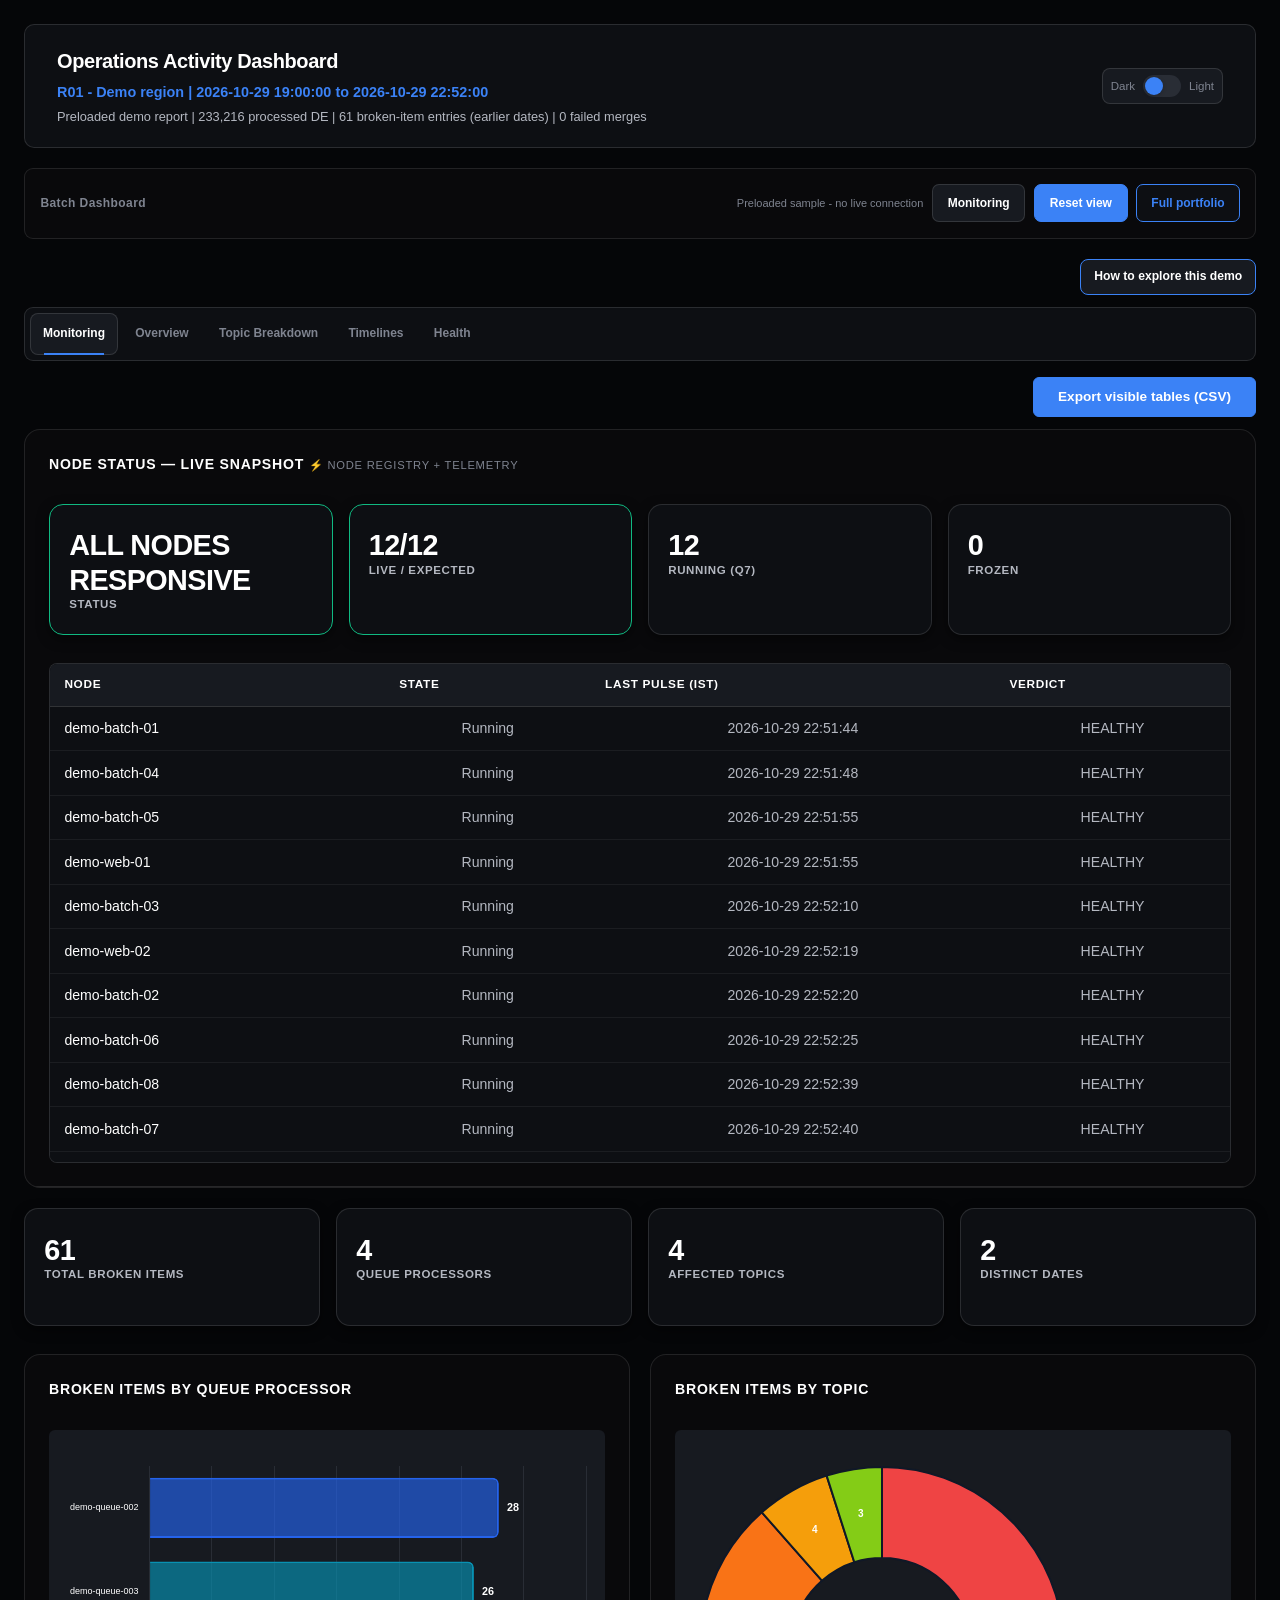
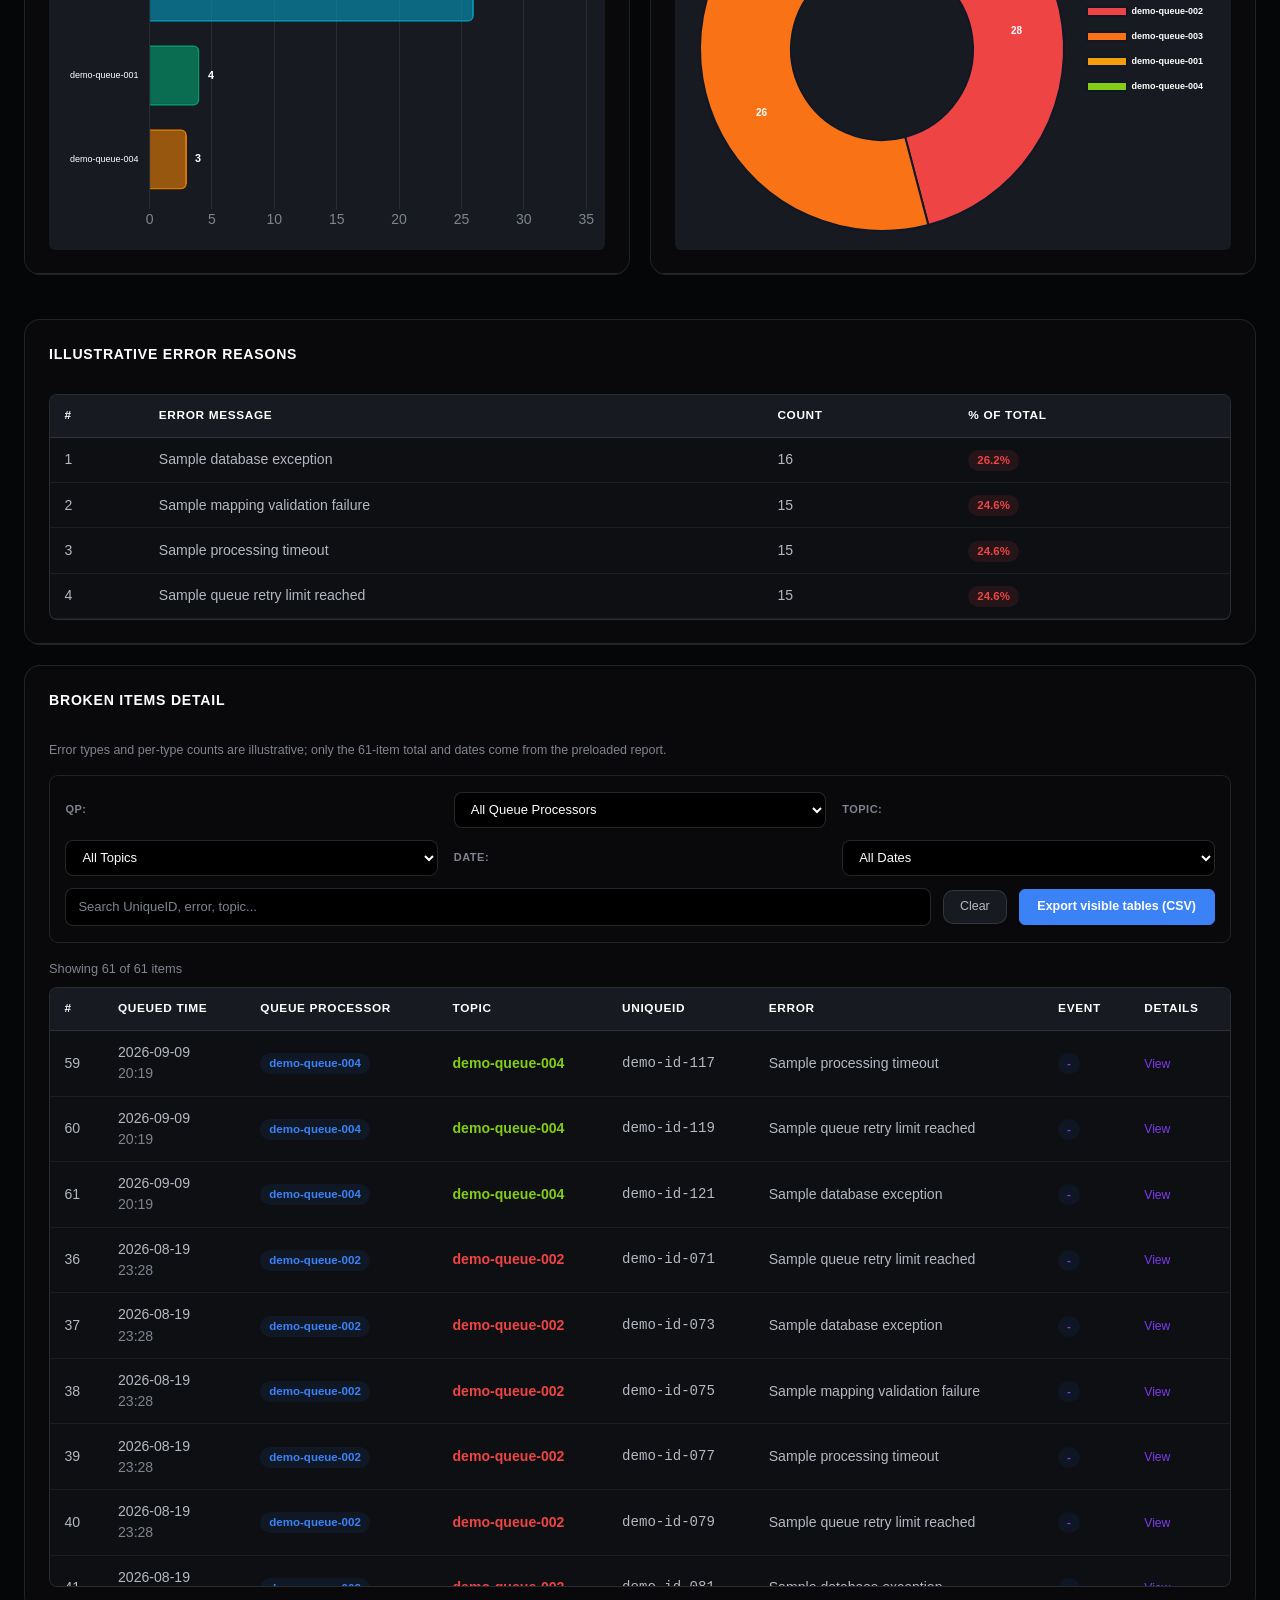
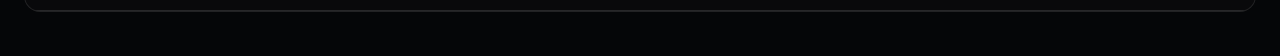
==== commit cca98b24: "Keep batch outcome and demo return links consistent" ====
--- a/dashboard-demo.html
+++ b/dashboard-demo.html
@@ -1002,7 +1002,12 @@
 }
 
 body{margin:0;background:#070b14}body:has(#cms-dash-root.light-mode){background:#e8e4dc}#cms-dash-root{min-height:100vh!important}#cms-dash-root tr[hidden]{display:none!important}#cms-dash-root .modal-json{white-space:pre-wrap;overflow-wrap:anywhere}#cms-dash-root .offset-badge{cursor:pointer}#cms-dash-root .data-table tr.chart-picked{background:var(--hover-tint)!important;box-shadow:inset 3px 0 0 var(--accent)}#cms-dash-root .demo-error-note{margin:.35rem 0 1rem;color:var(--text-dim);font-size:.78rem;line-height:1.5}
-@media(max-width:600px){#cms-dash-root #dashboard-main .kpi .value{font-size:1.25rem!important;line-height:1.22!important}#cms-dash-root #dashboard-main .kpi .value[data-long-status]{font-size:0.85rem!important;line-height:1.35!important}#cms-dash-root .tabs{flex-wrap:nowrap;overflow-x:auto;scrollbar-width:none}#cms-dash-root .tabs::-webkit-scrollbar{display:none}}#cms-dash-root.embed-mobile #dashboard-main .kpi .value{font-size:1.25rem!important}#cms-dash-root.embed-mobile #dashboard-main .kpi .value[data-long-status]{font-size:0.85rem!important}@container cms-dashboard (max-width:600px){#cms-dash-root #dashboard-main .kpi .value[data-long-status]{font-size:0.85rem!important;line-height:1.35!important}}</style></head><body><div id="cms-dash-root"><div id="dashboard-main" style="">
+@media(max-width:600px){#cms-dash-root #dashboard-main .kpi .value{font-size:1.25rem!important;line-height:1.22!important}#cms-dash-root #dashboard-main .kpi .value[data-long-status]{font-size:0.85rem!important;line-height:1.35!important}#cms-dash-root .tabs{flex-wrap:nowrap;overflow-x:auto;scrollbar-width:none}#cms-dash-root .tabs::-webkit-scrollbar{display:none}}#cms-dash-root.embed-mobile #dashboard-main .kpi .value{font-size:1.25rem!important}#cms-dash-root.embed-mobile #dashboard-main .kpi .value[data-long-status]{font-size:0.85rem!important}@container cms-dashboard (max-width:600px){#cms-dash-root #dashboard-main .kpi .value[data-long-status]{font-size:0.85rem!important;line-height:1.35!important}}</style><style>
+#cms-dash-root .portfolio-return{display:inline-flex;align-items:center;justify-content:center;flex:0 0 auto;min-height:clamp(38px,3cqw,52px);padding:0 14px;border:1px solid var(--accent);border-radius:7px;background:var(--surface-1);color:var(--accent);font-size:clamp(12px,.8cqw,16px);font-weight:700;line-height:1;text-decoration:none;white-space:nowrap}
+#cms-dash-root .portfolio-return:hover{background:var(--hover-tint)}
+#cms-dash-root .portfolio-return:focus-visible{outline:3px solid var(--accent);outline-offset:3px}
+@container cms-dashboard (max-width:520px){#cms-dash-root .action-group{flex-wrap:wrap}#cms-dash-root .action-group .status{flex:1 0 100%;max-width:none;margin-right:0}#cms-dash-root .portfolio-return{min-width:90px;min-height:38px;padding:0 9px}}
+</style></head><body><div id="cms-dash-root"><div id="dashboard-main" style="">
         <div class="header">
             <h1>Operations Activity Dashboard</h1>
             <div class="subtitle" id="header-subtitle">R01 - Demo region | 2026-10-29 19:00:00 to 2026-10-29 22:52:00</div>
@@ -1020,6 +1025,7 @@
                 <span class="status" id="fetch-status">Preloaded sample - no live connection</span>
                 <button type="button" id="btn-home">Monitoring</button>
                 <button type="button" id="btn-fetch">Reset view</button>
+                <a id="portfolio-return" class="portfolio-return" href="./" aria-label="Visit full portfolio">Full portfolio</a>
             </div>
         </div>
 
@@ -2381,6 +2387,12 @@
 
   dashboard.querySelectorAll('.btn-clear').forEach((button) => button.addEventListener('click', clearFilters))
   document.getElementById('btn-home')?.addEventListener('click', () => showTab('monitoring'))
+  document.getElementById('portfolio-return')?.addEventListener('click', (event) => {
+    if (window.self !== window.top) {
+      event.preventDefault()
+      window.parent.postMessage({ type: 'close-dashboard-demo' }, '*')
+    }
+  })
   document.getElementById('btn-fetch')?.addEventListener('click', () => {
     clearFilters()
     showTab('monitoring')
